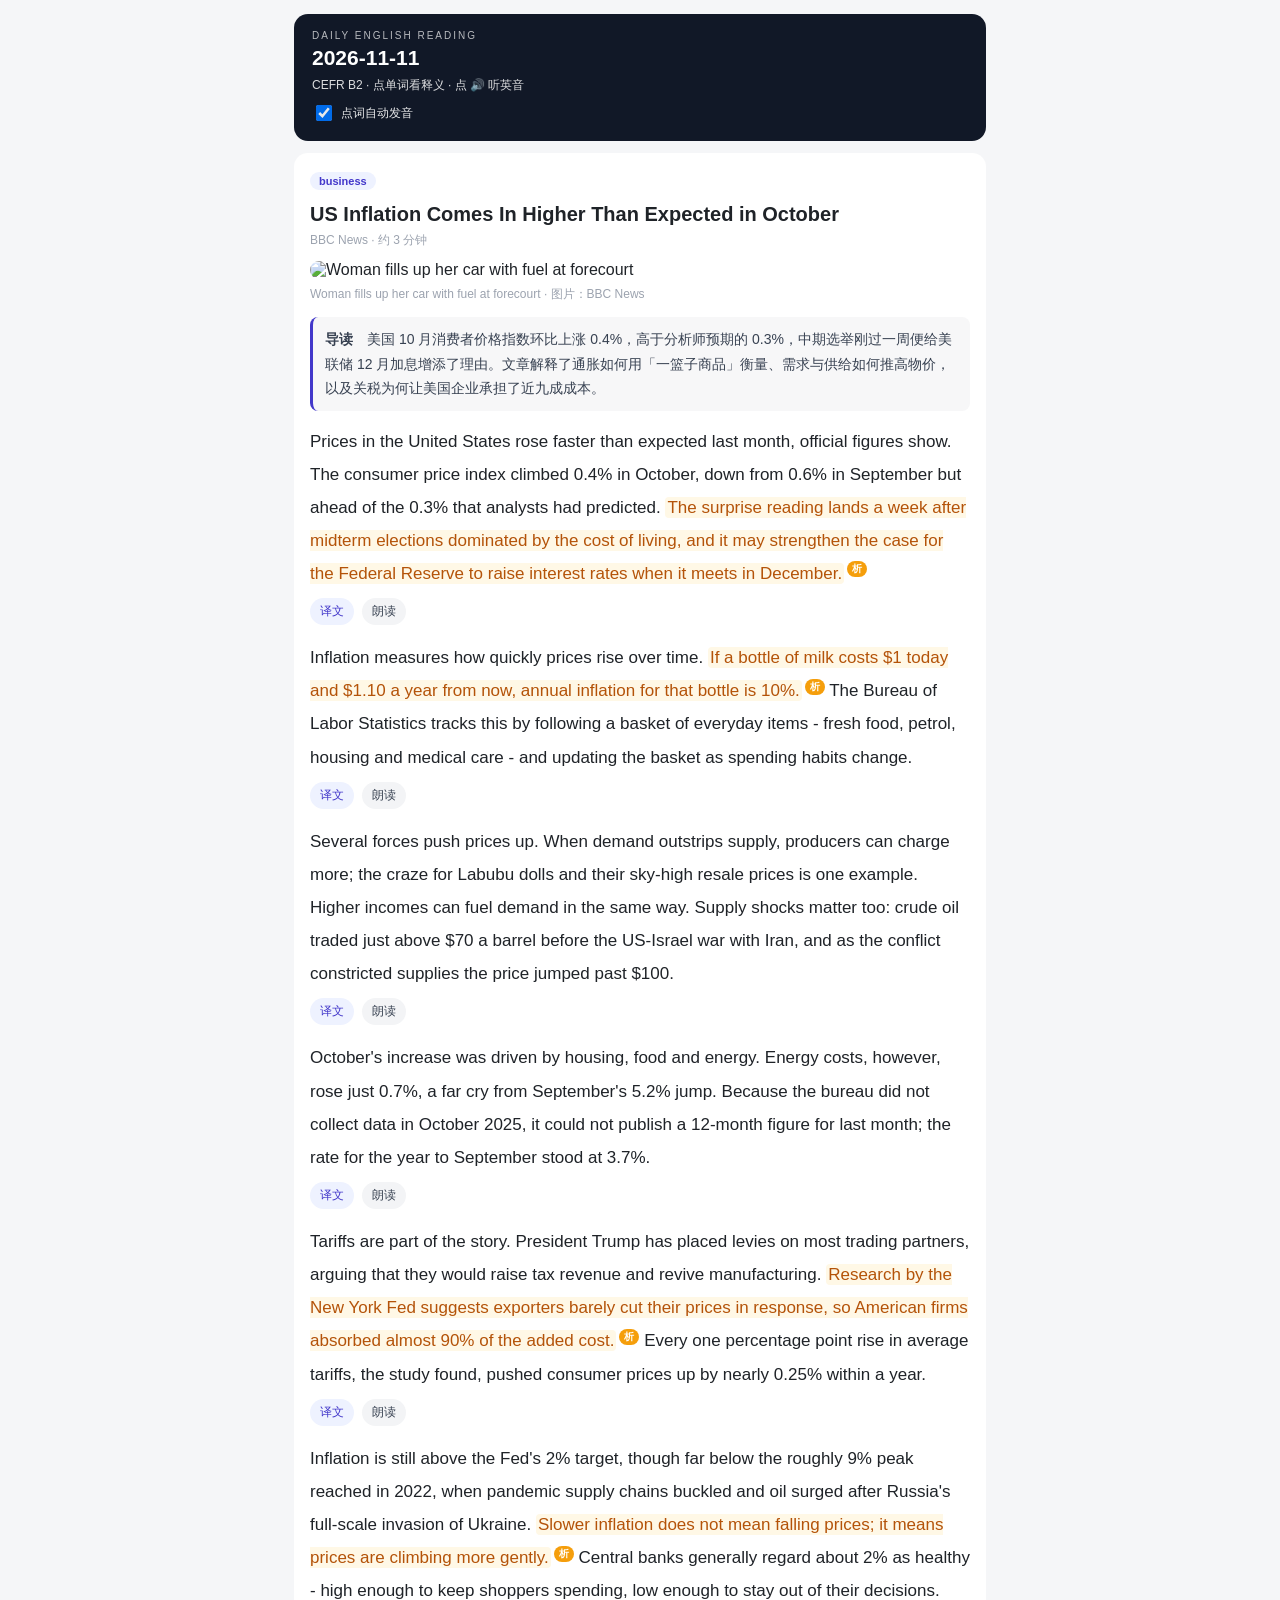
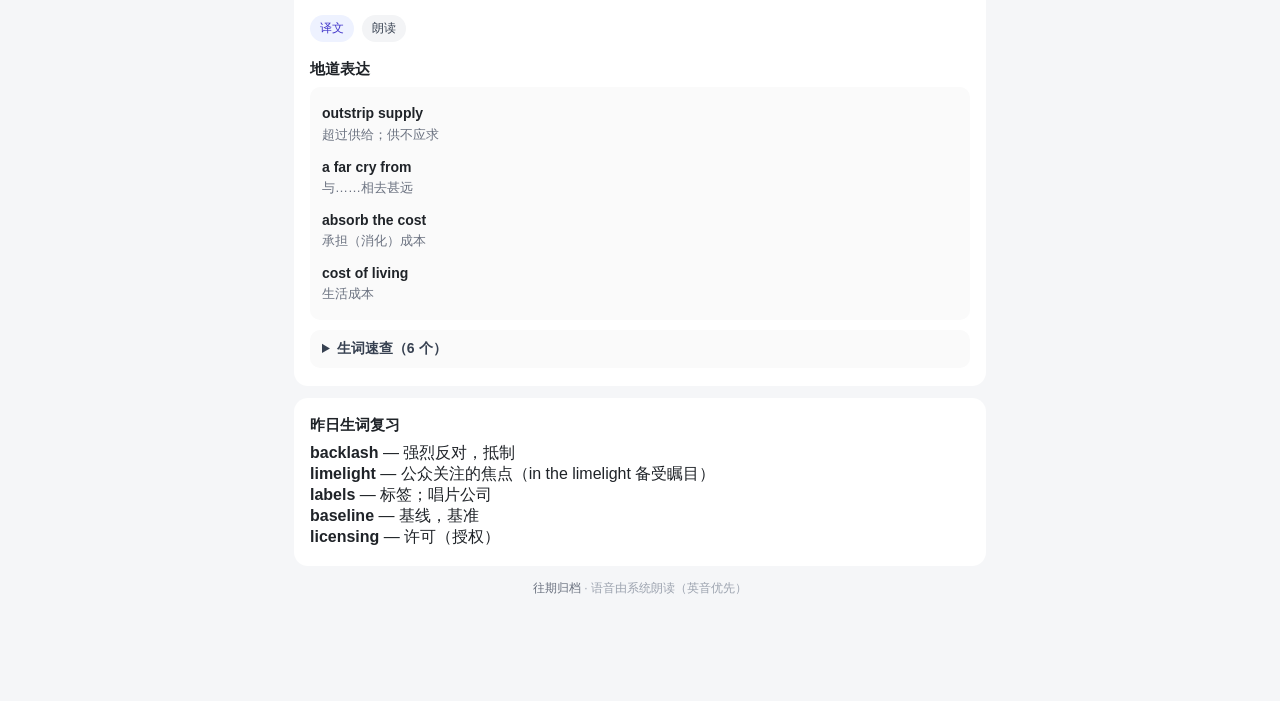
==== qub2qw6b/index.html @ 4f00673b "Daily English Reading 2026-11-11" ====
<!doctype html><html lang="en"><head><meta charset="utf-8">
<meta name="viewport" content="width=device-width,initial-scale=1,viewport-fit=cover">
<meta name="theme-color" content="#111827">
<title>2026-11-11 · Daily English Reading</title>
<style>
*{box-sizing:border-box}
html,body{margin:0;padding:0}
body{background:#f5f6f8;color:#1f2328;font-family:-apple-system,BlinkMacSystemFont,'PingFang SC','Helvetica Neue',Arial,sans-serif;-webkit-text-size-adjust:100%;padding-bottom:calc(90px + env(safe-area-inset-bottom))}
.wrap{max-width:720px;margin:0 auto;padding:14px 14px 8px}
.hero{background:#111827;color:#fff;border-radius:14px;padding:16px 18px}
.kicker{font-size:10px;letter-spacing:2px;opacity:.7}
.date{font-size:21px;font-weight:700;margin-top:5px}
.tip{font-size:12px;opacity:.85;margin-top:6px;line-height:1.5}
.card{background:#fff;border-radius:14px;padding:18px 16px;margin-top:12px}
.pill{display:inline-block;font-size:11px;font-weight:600;padding:3px 9px;border-radius:999px;background:#eef2ff;color:#4338ca}
h1{font-size:20px;line-height:1.4;margin:10px 0 4px}
.src{font-size:12px;color:#9ca3af;margin-bottom:12px}
.sum{border-left:3px solid #4338ca;background:#f7f7f8;border-radius:8px;padding:10px 12px;font-size:14px;line-height:1.75;color:#374151;margin-bottom:14px}
p{font-size:17px;line-height:1.95;margin:0 0 16px;overflow-wrap:break-word}
.w{cursor:pointer;border-radius:4px;-webkit-tap-highlight-color:transparent;touch-action:manipulation}
.w.on{background:#fff3c4}
.tr{margin:-8px 0 16px;display:flex;align-items:center;gap:8px;flex-wrap:wrap}
.trbtn{border:0;background:#eef2ff;color:#4338ca;font-size:12px;padding:5px 10px;border-radius:999px;font-family:inherit}
.spk{border:0;background:#f3f4f6;color:#374151;font-size:12px;padding:5px 10px;border-radius:999px;font-family:inherit}
.trbox{flex-basis:100%;margin-top:8px;background:#f7f8fa;border-left:3px solid #c7d2fe;border-radius:8px;padding:10px 12px;font-size:14px;line-height:1.8;color:#374151}
.trbox[hidden]{display:none}
.pa{display:none}
.hard{color:#b45309;background:#fff8e6;border-radius:4px;padding:1px 2px;cursor:pointer}
.hardmark{display:inline-block;margin-left:3px;font-size:10px;line-height:1;padding:3px 5px;border-radius:999px;background:#f59e0b;color:#fff;cursor:pointer;vertical-align:super;font-weight:600}
#pop .pc{white-space:pre-line}
#wy{display:none}
figure{margin:0 0 14px}
figure img{width:100%;display:block;border-radius:10px}
figcaption{font-size:12px;color:#9ca3af;margin-top:6px;line-height:1.5}
h3{font-size:15px;margin:18px 0 8px}
.col{background:#fafafa;border-radius:10px;padding:10px 12px}
.col .it{padding:5px 0;font-size:14px;line-height:1.6}
.col .cn{color:#6b7280;font-size:13px}
details{background:#fafafa;border-radius:10px;padding:10px 12px;margin-top:10px}
summary{cursor:pointer;font-size:14px;font-weight:600;color:#374151}
details .li{font-size:14px;line-height:1.9;padding:2px 0}
details .li b{font-weight:600}
.foot{font-size:12px;color:#9ca3af;text-align:center;padding:14px 0 6px}
#pop{position:fixed;display:none;z-index:99;background:#111827;color:#fff;border-radius:12px;padding:11px 13px;box-shadow:0 10px 30px rgba(0,0,0,.28);max-width:min(280px,calc(100vw - 24px));font-size:14px;line-height:1.55}
#pop.show{display:block}
#pop .pw{font-weight:700;font-size:16px}
#pop .pi{font-family:Georgia,'Times New Roman',serif;color:#c7d2fe;margin-top:2px}
#pop .pp{display:inline-block;font-size:12px;color:#9ca3af;margin-top:2px}
#pop .pc{margin-top:4px;color:#f3f4f6}
#pop .row{margin-top:8px;display:flex;gap:8px}
#pop button{border:0;border-radius:9px;padding:10px 14px;font-size:15px;min-height:42px;background:#374151;color:#fff}
.sw{display:inline-flex;align-items:center;gap:6px;margin-top:8px;font-size:12px;opacity:.9}
.sw input{width:16px;height:16px}
#pop button.say{background:#4f46e5}
</style>
</head><body><div class="wrap">
<div class="hero"><div class="kicker">DAILY ENGLISH READING</div><div class="date">2026-11-11</div><div class="tip">CEFR B2 · 点单词看释义 · 点 🔊 听英音</div><label class="sw"><input type="checkbox" id="auto" checked> 点词自动发音</label></div>
<div class="card">
<div class="pill">business</div>
<h1>US Inflation Comes In Higher Than Expected in October</h1>
<div class="src">BBC News · 约 3 分钟</div>
<figure><img src="/english-reading/qub2qw6b/images/2026-11-11/a1.jpg" alt="Woman fills up her car with fuel at forecourt"><figcaption>Woman fills up her car with fuel at forecourt · 图片：BBC News</figcaption></figure>
<div class="sum"><b>导读</b>　美国 10 月消费者价格指数环比上涨 0.4%，高于分析师预期的 0.3%，中期选举刚过一周便给美联储 12 月加息增添了理由。文章解释了通胀如何用「一篮子商品」衡量、需求与供给如何推高物价，以及关税为何让美国企业承担了近九成成本。</div>
<p><span class="w" data-i="prais" data-p="" data-c="n. 价格（price的复数）">Prices</span> <span class="w" data-i="in" data-p="" data-c="prep. 在...期间；在...之内；处于...之中；从事于 ｜ adv. 进入；朝里；在里面；在屋里 ｜ a. 在里面的；在朝的">in</span> <span class="w" data-i="ðә" data-p="" data-c="art. 那">the</span> <span class="w" data-i="ju:&#x27;naitid" data-p="" data-c="a. 联合的；团结的；一致的；和睦的 ｜ [法] 联合的；统一的；一致的">United</span> <span class="w" data-i="stæt" data-p="" data-c="n. 美国">States</span> <span class="w" data-i="rәuz" data-p="" data-c="n. 玫瑰；蔷薇；玫瑰色 ｜ a. 玫瑰色的；玫瑰花的 ｜ vt. 使成玫瑰色">rose</span> <span class="w" data-i="fɑ:st" data-p="" data-c="[计] 加快">faster</span> <span class="w" data-i="ðæn" data-p="" data-c="conj. 比；除...外 ｜ prep. 比">than</span> <span class="w" data-i="iks&#x27;pekt" data-p="" data-c="a. 预期的；预料的">expected</span> <span class="w" data-i="lɑ:st" data-p="" data-c="a. 最后的；末尾的；最近的 ｜ vi. 持续；支持；维持 ｜ vt. 使维持；够...用">last</span> <span class="w" data-i="mʌnθ" data-p="" data-c="n. 月 ｜ [经] 月">month</span>, <span class="w" data-i="ә&#x27;fiʃәl" data-p="" data-c="n. 官员；公务员；职员 ｜ a. 公务的；官方的；正式的">official</span> <span class="w" data-i="&#x27;figә" data-p="" data-c="n. 图形；图表；价格；金额">figures</span> <span class="w" data-i="ʃәu" data-p="" data-c="n. 显示；表现；展览；卖弄 ｜ vt. 表示；显示；展现；陈列 ｜ vi. 露面；显现；演出">show</span>. <span class="w" data-i="ðә" data-p="" data-c="art. 那">The</span> <span class="w" data-i="kәn&#x27;sju:mә" data-p="" data-c="n. 消费者 ｜ [经] 消费者；用户">consumer</span> <span class="w" data-i="prais" data-p="" data-c="n. 价格；代价；价值 ｜ vt. 定...的价格">price</span> <span class="w" data-i="&#x27;indeks" data-p="" data-c="n. 索引；指针；指数；指标 ｜ vt. 编入索引中；指出 ｜ vi. 做索引">index</span> <span class="w" data-i="klaɪmd" data-p="" data-c="v. 爬（ climb的过去式和过去分词 ）；攀登；（尤指吃力地向某处）爬；登山">climbed</span> 0.4% <span class="w" data-i="in" data-p="" data-c="prep. 在...期间；在...之内；处于...之中；从事于 ｜ adv. 进入；朝里；在里面；在屋里 ｜ a. 在里面的；在朝的">in</span> <span class="w" data-i="ɒk&#x27;tәubә" data-p="" data-c="n. 十月">October</span>, <span class="w" data-i="daun" data-p="" data-c="a. 向下的 ｜ adv. 下；下去；降下 ｜ prep. 往下；沿着">down</span> <span class="w" data-i="frɒm" data-p="" data-c="prep. 从；来自；根据">from</span> 0.6% <span class="w" data-i="in" data-p="" data-c="prep. 在...期间；在...之内；处于...之中；从事于 ｜ adv. 进入；朝里；在里面；在屋里 ｜ a. 在里面的；在朝的">in</span> <span class="w" data-i="sep&#x27;tembә" data-p="" data-c="n. 九月">September</span> <span class="w" data-i="bʌt" data-p="" data-c="prep. 除了 ｜ conj. 但是 ｜ adv. 仅仅">but</span> <span class="w" data-i="ә&#x27;hed" data-p="" data-c="a. 领先的；预先的；向前的 ｜ adv. 领先；预先；向前；胜于">ahead</span> <span class="w" data-i="ɒv" data-p="" data-c="prep. 的；属于">of</span> <span class="w" data-i="ðә" data-p="" data-c="art. 那">the</span> 0.3% <span class="w" data-i="ðæt" data-p="" data-c="a. 那；那个 ｜ conj. 以致；因为 ｜ pron. 那">that</span> <span class="w" data-i="&#x27;ænәlist" data-p="" data-c="n. 分析家；分析师；分析员（analyst的复数）">analysts</span> <span class="w" data-i="hæd" data-p="" data-c="have的过去式和过去分词">had</span> <span class="w" data-i="priˈdiktid" data-p="" data-c="v. 预言；预测；预示( predict的过去式和过去分词 )">predicted</span>. <span class="hard" data-cn="这一出人意料的读数发布于一场以生活成本为主导议题的期中选举之后一周，它可能强化美联储在 12 月会议上加息的理由。" data-an="主干是两个并列分句：The surprise reading lands ... / it may strengthen ...。a week after ... 为时间状语；dominated by the cost of living 是过去分词短语作后置定语，修饰 midterm elections；when it meets in December 是时间状语从句，it 指 the Fed。"><span class="w" data-i="ðә" data-p="" data-c="art. 那">The</span> <span class="w" data-i="sә&#x27;praiz" data-p="" data-c="n. 惊奇；奇袭；诧异 ｜ vt. 使惊奇；撞见；奇袭">surprise</span> <span class="w" data-i="&#x27;ri:diŋ" data-p="" data-c="n. 阅读；知识；读物 ｜ a. 阅读的">reading</span> <span class="w" data-i="lænd" data-p="" data-c="n. 平原；平面；土地（land的复数形式）">lands</span> <span class="w" data-i="ei" data-p="" data-c="第一个字母 A；一个；第一的\r ｜ art. [计] 累加器；加法器；地址；振幅">a</span> <span class="w" data-i="wi:k" data-p="" data-c="n. 星期；周">week</span> <span class="w" data-i="&#x27;ɑ:ftә" data-p="" data-c="prep. 在...之后；由于 ｜ conj. 在...之后 ｜ adv. 后来">after</span> <span class="w" data-i="&#x27;midtә:m" data-p="" data-c="a. 中期的 ｜ n. 期中考试">midterm</span> <span class="w" data-i="i&#x27;lekʃәn" data-p="" data-c="n. 选举；选举制；投票（election的复数形式）">elections</span> <span class="w" data-i="&#x27;dɒmineit" data-p="" data-c="a. 占统治地位的；占主导地位的；强势的；受控的">dominated</span> <span class="w" data-i="bai" data-p="" data-c="prep. 被；经；由；在...之旁 ｜ adv. 经过；在近处">by</span> <span class="w" data-i="ðә" data-p="" data-c="art. 那">the</span> <span class="w" data-i="kɒst" data-p="" data-c="n. 代价；价值；费用 ｜ vi. 花费 ｜ vt. 使失去；值；使花费">cost</span> <span class="w" data-i="ɒv" data-p="" data-c="prep. 的；属于">of</span> <span class="w" data-i="&#x27;liviŋ" data-p="" data-c="n. 生活；生计；生存 ｜ a. 活的；逼真的；现存的">living</span>, <span class="w" data-i="ænd" data-p="" data-c="conj. 和；与 ｜ [计] 与">and</span> <span class="w" data-i="it" data-p="" data-c="pron. 它 ｜ [计] 信息论；输入终端；智能终端；内捕获">it</span> <span class="w" data-i="mei" data-p="" data-c="n. 五月 ｜ aux. 愿能；可以；愿意">may</span> <span class="w" data-i="&#x27;streŋθәn" data-p="" data-c="vt. 加强；变坚固 ｜ vi. 变强；股票上涨">strengthen</span> <span class="w" data-i="ðә" data-p="" data-c="art. 那">the</span> <span class="w" data-i="keis" data-p="" data-c="n. 情形；情况；箱；容器 ｜ vt. 装箱；包盖">case</span> <span class="w" data-i="fɒ:" data-p="" data-c="prep. 为；因为；至于 ｜ conj. 因为 ｜ [计] DOS批处理命令:对一组参数重复执行指定的命令">for</span> <span class="w" data-i="ðә" data-p="" data-c="art. 那">the</span> <span class="w" data-i="&#x27;fedәrәl" data-p="" data-c="a. 联邦的；联合的；同盟的 ｜ [法] 联邦的；联邦制的；联盟的">Federal</span> <span class="w" data-i="ri&#x27;zә:v" data-p="" data-c="n. 储备品；贮量；后备军；自然保护区 ｜ vt. 保留；保存；预订；延期">Reserve</span> <span class="w" data-i="tu:" data-p="" data-c="prep. 到；向；趋于 ｜ adv. 向前">to</span> <span class="w" data-i="reiz" data-p="" data-c="n. 上升；高地；增高 ｜ vt. 升起；举起；唤起；提高">raise</span> <span class="w" data-i="&#x27;intrist" data-p="" data-c="n. 兴趣；嗜好；利息；利益 ｜ vt. 使感兴趣；与...有关系">interest</span> <span class="w" data-i="ræt" data-p="" data-c="n. 比率；价格；等级（rate的复数形式）">rates</span> <span class="w" data-i="hwen" data-p="" data-c="conj. 当...的时候 ｜ adv. 何时；什么时候 ｜ pron. 什么时侯">when</span> <span class="w" data-i="it" data-p="" data-c="pron. 它 ｜ [计] 信息论；输入终端；智能终端；内捕获">it</span> <span class="w" data-i="mi:ts" data-p="" data-c="v. 相遇( meet的第三人称单数 )；相识；开会；接触（某物）">meets</span> <span class="w" data-i="in" data-p="" data-c="prep. 在...期间；在...之内；处于...之中；从事于 ｜ adv. 进入；朝里；在里面；在屋里 ｜ a. 在里面的；在朝的">in</span> <span class="w" data-i="di&#x27;sembә" data-p="" data-c="n. 十二月">December</span>.</span><span class="hardmark">析</span></p>
<div class="tr"><button class="trbtn" type="button">译文</button><button class="spk" type="button">朗读</button><audio class="pa" preload="none" src="/english-reading/qub2qw6b/audio/2026-11-11/b1-1.mp3"></audio><div class="trbox" hidden>美国官方数据显示，上月物价上涨速度快于预期。10 月消费者价格指数上涨 0.4%，低于 9 月的 0.6%，但高于分析师预测的 0.3%。这个出人意料的读数出现在中期选举一周之后——那场选举的焦点正是生活成本——它可能增强美联储在 12 月会议上加息的论据。</div></div>
<p><span class="w" data-i="in&#x27;fleiʃәn" data-p="" data-c="n. 胀大；夸张；通货膨胀 ｜ [化] 充气吹胀；膨胀">Inflation</span> <span class="w" data-i="&#x27;meʒә" data-p="" data-c="n. 措施；层组（measure的复数）">measures</span> <span class="w" data-i="hau" data-p="" data-c="adv. 如何；怎样；多少；多么 ｜ n. 方式">how</span> <span class="w" data-i="&#x27;kwikli" data-p="" data-c="adv. 很快地">quickly</span> <span class="w" data-i="prais" data-p="" data-c="n. 价格（price的复数）">prices</span> <span class="w" data-i="raiz" data-p="" data-c="n. 上升；增加；上涨；高地 ｜ vi. 升起；起身；起立；上升 ｜ vt. 使飞起">rise</span> <span class="w" data-i="&#x27;әuvә" data-p="" data-c="adv. 结束；越过；从头到尾 ｜ prep. 在...之上；遍于...之上；越过 ｜ a. 上面的">over</span> <span class="w" data-i="taim" data-p="" data-c="n. 时间；时侯；时机；时期 ｜ vt. 测定...的时间；记录...的时间；计时；定时 ｜ a. 时间的；记时的；定时的；定期的">time</span>. <span class="hard" data-cn="如果一瓶牛奶今天卖 1 美元、一年后卖 1.10 美元，那么这瓶牛奶的年通胀率就是 10%。" data-an="if 引导条件状语从句；从句中 costs 后接并列宾语 $1 today and $1.10 a year from now；主句为主系表结构。a year from now 意为“一年之后”。"><span class="w" data-i="if" data-p="" data-c="conj. 如果；是否；无论何时；假设 ｜ n. 条件 ｜ [计] DOS批处理命令:根据所测试的条件决定是否执行另一条命令">If</span> <span class="w" data-i="ei" data-p="" data-c="第一个字母 A；一个；第一的\r ｜ art. [计] 累加器；加法器；地址；振幅">a</span> <span class="w" data-i="&#x27;bɒtl" data-p="" data-c="n. 瓶子；酒瓶 ｜ vt. 装瓶；抑制；围困">bottle</span> <span class="w" data-i="ɒv" data-p="" data-c="prep. 的；属于">of</span> <span class="w" data-i="milk" data-p="" data-c="n. 奶；乳状物 ｜ vt. 挤乳；榨取 ｜ vi. 产乳">milk</span> <span class="w" data-i="kɒst" data-p="" data-c="n. 费用；诉讼费；损失（cost的复数）">costs</span> $1 <span class="w" data-i="tә&#x27;dei" data-p="" data-c="n. 今天；当今；现在 ｜ adv. 今天；当今">today</span> <span class="w" data-i="ænd" data-p="" data-c="conj. 和；与 ｜ [计] 与">and</span> $1.10 <span class="w" data-i="ei" data-p="" data-c="第一个字母 A；一个；第一的\r ｜ art. [计] 累加器；加法器；地址；振幅">a</span> <span class="w" data-i="jiә" data-p="" data-c="n. 年；年度；年龄 ｜ [经] 年度">year</span> <span class="w" data-i="frɒm" data-p="" data-c="prep. 从；来自；根据">from</span> <span class="w" data-i="nau" data-p="" data-c="adv. 现在；刚才；目前 ｜ n. 现在 ｜ a. 现在的">now</span>, <span class="w" data-i="&#x27;ænjuәl" data-p="" data-c="n. 年刊；年报 ｜ a. 每年的；一年一次的；全年的；一年生的">annual</span> <span class="w" data-i="in&#x27;fleiʃәn" data-p="" data-c="n. 胀大；夸张；通货膨胀 ｜ [化] 充气吹胀；膨胀">inflation</span> <span class="w" data-i="fɒ:" data-p="" data-c="prep. 为；因为；至于 ｜ conj. 因为 ｜ [计] DOS批处理命令:对一组参数重复执行指定的命令">for</span> <span class="w" data-i="ðæt" data-p="" data-c="a. 那；那个 ｜ conj. 以致；因为 ｜ pron. 那">that</span> <span class="w" data-i="&#x27;bɒtl" data-p="" data-c="n. 瓶子；酒瓶 ｜ vt. 装瓶；抑制；围困">bottle</span> <span class="w" data-i="iz" data-p="" data-c="be的现在式第三人称 ｜ [计] 加下标次序；信息系统；国际标准；中间系统">is</span> 10%.</span><span class="hardmark">析</span> <span class="w" data-i="ðә" data-p="" data-c="art. 那">The</span> <span class="w" data-i="&#x27;bjuәrәu" data-p="" data-c="n. 局；办公处 ｜ [经] 局；司；处">Bureau</span> <span class="w" data-i="ɒv" data-p="" data-c="prep. 的；属于">of</span> <span class="w" data-i="&#x27;leibә" data-p="" data-c="n. 劳动；努力；工作；劳工 ｜ vi. 劳动；努力；苦干 ｜ vt. 详细分析；使厌烦">Labor</span> <span class="w" data-i="stә&#x27;tistiks" data-p="" data-c="n. 统计学；统计资料 ｜ [计] 统计信息">Statistics</span> <span class="w" data-i="træk" data-p="" data-c="n. 轮胎；磁道；轨道（track的复数）">tracks</span> <span class="w" data-i="θis" data-p="" data-c="pron. 这；本 ｜ a. 这；本 ｜ adv. 这么">this</span> <span class="w" data-i="bai" data-p="" data-c="prep. 被；经；由；在...之旁 ｜ adv. 经过；在近处">by</span> <span class="w" data-i="&#x27;fɒlәuiŋ" data-p="" data-c="n. 下列各项；部下；追随者 ｜ a. 下列的；其次的">following</span> <span class="w" data-i="ei" data-p="" data-c="第一个字母 A；一个；第一的\r ｜ art. [计] 累加器；加法器；地址；振幅">a</span> <span class="w" data-i="&#x27;bɑ:skit" data-p="" data-c="n. 篮；篮子 ｜ vt. 装入篮">basket</span> <span class="w" data-i="ɒv" data-p="" data-c="prep. 的；属于">of</span> <span class="w" data-i="&#x27;evri&#x27;dei" data-p="" data-c="a. 每天的；日常的；平常的">everyday</span> <span class="w" data-i="&#x27;aitәm" data-p="" data-c="n. 项目；名目；所有物品（item的复数形式）">items</span> - <span class="w" data-i="freʃ" data-p="" data-c="a. 新鲜的；新奇的；另外的；淡的 ｜ adv. 最新地；刚刚 ｜ n. 开始；泛滥">fresh</span> <span class="w" data-i="fu:d" data-p="" data-c="n. 食物；养料 ｜ [医] 食物；食品">food</span>, <span class="w" data-i="&#x27;petrәl" data-p="" data-c="n. 汽油 ｜ [经] 汽油；挥发油；石油">petrol</span>, <span class="w" data-i="&#x27;hausiŋ" data-p="" data-c="n. 遮盖；住房供给；居留(处)；房屋 ｜ [化] 外壳">housing</span> <span class="w" data-i="ænd" data-p="" data-c="conj. 和；与 ｜ [计] 与">and</span> <span class="w" data-i="&#x27;medikl" data-p="" data-c="n. 医生；体格检查 ｜ a. 医学的；内科的；药的">medical</span> <span class="w" data-i="kєә" data-p="" data-c="n. 小心；照料；忧虑 ｜ vi. 关心；介意 ｜ vt. 在意；喜欢">care</span> - <span class="w" data-i="ænd" data-p="" data-c="conj. 和；与 ｜ [计] 与">and</span> <span class="w" data-i="ʌp&#x27;deitiŋ" data-p="" data-c="[计] 校正；更新 ｜ [化] 使现代化">updating</span> <span class="w" data-i="ðә" data-p="" data-c="art. 那">the</span> <span class="w" data-i="&#x27;bɑ:skit" data-p="" data-c="n. 篮；篮子 ｜ vt. 装入篮">basket</span> <span class="w" data-i="æz" data-p="" data-c="adv. 同样地；例如 ｜ prep. 做为；当作 ｜ conj. 当...之时；以...的方式；像...一样；因为">as</span> <span class="w" data-i="&#x27;spendiŋ" data-p="" data-c="n. 经费；开销 ｜ [经] 开支；开销；经费">spending</span> <span class="w" data-i="&#x27;hæbit" data-p="" data-c="n. 习性；习惯（habit的复数）">habits</span> <span class="w" data-i="tʃeindʒ" data-p="" data-c="n. 变化；找回的零钱；找头；更换 ｜ vt. 改变；更换；兑换">change</span>.</p>
<div class="tr"><button class="trbtn" type="button">译文</button><button class="spk" type="button">朗读</button><audio class="pa" preload="none" src="/english-reading/qub2qw6b/audio/2026-11-11/b1-2.mp3"></audio><div class="trbox" hidden>通货膨胀衡量的是物价随时间的上涨速度。如果一瓶牛奶今天卖 1 美元，一年后涨到 1.10 美元，那么这瓶牛奶的年通胀率就是 10%。美国劳工统计局通过跟踪一篮子日常商品——新鲜食品、汽油、住房和医疗服务——并随着消费习惯的变化不断更新这个篮子，来衡量通胀。</div></div>
<p><span class="w" data-i="&#x27;sevәrәl" data-p="" data-c="a. 几个的；一些的；各自的 ｜ pron. 几个">Several</span> <span class="w" data-i="fɒ:s" data-p="" data-c="n. 势力；兵力；武装力量（force的复数形式）">forces</span> <span class="w" data-i="puʃ" data-p="" data-c="n. 推；推动；奋斗；攻击 ｜ vt. 推；推动；使伸出；推行 ｜ vi. 推；推进；增加；努力争取">push</span> <span class="w" data-i="prais" data-p="" data-c="n. 价格（price的复数）">prices</span> <span class="w" data-i="ʌp" data-p="" data-c="a. 向上的；起床的；涨的 ｜ adv. 向上；上涨 ｜ prep. 在...上面；向...的较高处">up</span>. <span class="w" data-i="hwen" data-p="" data-c="conj. 当...的时候 ｜ adv. 何时；什么时候 ｜ pron. 什么时侯">When</span> <span class="w" data-i="di&#x27;mɑ:nd" data-p="" data-c="n. 要求；需求；需要 ｜ v. 要求；查询">demand</span> <span class="w" data-i="aʊtˈstrɪps" data-p="" data-c="v. 做得比…更好；（在赛跑等中）超过( outstrip的第三人称单数 )">outstrips</span> <span class="w" data-i="sә&#x27;plai" data-p="" data-c="n. 补给；供给；供应品 ｜ vt. 补给；供给；提供；补充 ｜ vi. 替代">supply</span>, <span class="w" data-i="prəˈdu:səz" data-p="" data-c="n. 生产者；制造者( producer的复数形式 )；制片人">producers</span> <span class="w" data-i="kæn" data-p="" data-c="vt. 装罐 ｜ n. 罐头；容器 ｜ aux. 能；可以">can</span> <span class="w" data-i="tʃɑ:dʒ" data-p="" data-c="n. 指控；费用；冲锋；电荷 ｜ vt. 控诉；加罪于；使充满；使充电 ｜ vi. 冲锋；要价；收费">charge</span> <span class="w" data-i="mɒ:" data-p="" data-c="n. 更多 ｜ a. 多的；程度较大的；更大的 ｜ adv. 多；更多；进一步">more</span>; <span class="w" data-i="ðә" data-p="" data-c="art. 那">the</span> <span class="w" data-i="kreiz" data-p="" data-c="n. 狂热；大流行 ｜ v. (使)发狂；(使)开裂">craze</span> <span class="w" data-i="fɒ:" data-p="" data-c="prep. 为；因为；至于 ｜ conj. 因为 ｜ [计] DOS批处理命令:对一组参数重复执行指定的命令">for</span> <span class="w" data-i="" data-p="" data-c="暂无词典释义（可能是专有名词）">Labubu</span> <span class="w" data-i="dɒl" data-p="" data-c="n. 玩偶（doll的复数）">dolls</span> <span class="w" data-i="ænd" data-p="" data-c="conj. 和；与 ｜ [计] 与">and</span> <span class="w" data-i="ðєә" data-p="" data-c="pron. 他们的">their</span> <span class="w" data-i="" data-p="" data-c="adv. 极高；粉碎 ｜ a. 极高的；昂贵的">sky-high</span> <span class="w" data-i="ri:&#x27;seil" data-p="" data-c="n. 再贩卖；转售 ｜ [经] 再卖；转卖">resale</span> <span class="w" data-i="prais" data-p="" data-c="n. 价格（price的复数）">prices</span> <span class="w" data-i="iz" data-p="" data-c="be的现在式第三人称 ｜ [计] 加下标次序；信息系统；国际标准；中间系统">is</span> <span class="w" data-i="wʌn" data-p="" data-c="n. 一(个) ｜ pron. 一；任何人 ｜ num. 一；一个">one</span> <span class="w" data-i="ig&#x27;zæmpl" data-p="" data-c="n. 例子；样本；实例 ｜ [化] 实例">example</span>. <span class="w" data-i="&#x27;haiә" data-p="" data-c="[经] 上扬">Higher</span> <span class="w" data-i="&#x27;inkʌm" data-p="" data-c="n. 收入；收益（income的复数）">incomes</span> <span class="w" data-i="kæn" data-p="" data-c="vt. 装罐 ｜ n. 罐头；容器 ｜ aux. 能；可以">can</span> <span class="w" data-i="&#x27;fjuәl" data-p="" data-c="n. 燃料；木炭 ｜ vt. 加燃料；供燃料 ｜ vi. 得到燃料">fuel</span> <span class="w" data-i="di&#x27;mɑ:nd" data-p="" data-c="n. 要求；需求；需要 ｜ v. 要求；查询">demand</span> <span class="w" data-i="in" data-p="" data-c="prep. 在...期间；在...之内；处于...之中；从事于 ｜ adv. 进入；朝里；在里面；在屋里 ｜ a. 在里面的；在朝的">in</span> <span class="w" data-i="ðә" data-p="" data-c="art. 那">the</span> <span class="w" data-i="seim" data-p="" data-c="a. 相同的；同样的 ｜ pron. 相同的人(或事物) ｜ adv. 同样地">same</span> <span class="w" data-i="wei" data-p="" data-c="n. 路；路线；路途；方法 ｜ adv. 远远地；非常">way</span>. <span class="w" data-i="sә&#x27;plai" data-p="" data-c="n. 补给；供给；供应品 ｜ vt. 补给；供给；提供；补充 ｜ vi. 替代">Supply</span> <span class="w" data-i="ʃɒk" data-p="" data-c="n. 缓冲装置；冲击；震动；蓬乱的一堆">shocks</span> <span class="w" data-i="&#x27;mætә" data-p="" data-c="n. 事件；物质；原因；素材 ｜ vi. 有关系">matter</span> <span class="w" data-i="tu:" data-p="" data-c="adv. 也；非常；太">too</span>: <span class="w" data-i="kru:d" data-p="" data-c="a. 天然的；未成熟的；粗糙的；粗鲁的 ｜ n. 天然的物质">crude</span> <span class="w" data-i="ɒil" data-p="" data-c="n. 油；石油；油画颜料 ｜ vt. 涂油于；使融化成油状；加油于 ｜ vi. 加燃油；融化">oil</span> <span class="w" data-i="treid" data-p="" data-c="v. 交易；贸易（trade的过去分词形式）">traded</span> <span class="w" data-i="dʒʌst" data-p="" data-c="a. 正直的；合理的；正确的；应得的 ｜ adv. 刚刚；正好；仅仅">just</span> <span class="w" data-i="ә&#x27;bʌv" data-p="" data-c="prep. 在上方；超出 ｜ adv. 在上面 ｜ a. 上述的；上面的">above</span> $70 <span class="w" data-i="ei" data-p="" data-c="第一个字母 A；一个；第一的\r ｜ art. [计] 累加器；加法器；地址；振幅">a</span> <span class="w" data-i="&#x27;bærәl" data-p="" data-c="n. 桶 ｜ vt. 装入桶内">barrel</span> <span class="w" data-i="bi&#x27;fɒ:" data-p="" data-c="prep. 在...之前 ｜ conj. 在...之前 ｜ adv. 在前">before</span> <span class="w" data-i="ðә" data-p="" data-c="art. 那">the</span> <span class="w" data-i="" data-p="" data-c="暂无词典释义（可能是专有名词）">US-Israel</span> <span class="w" data-i="wɒ:" data-p="" data-c="n. 战争；战争状态；战术；军事 ｜ vi. 进行战争；作战；打仗；战斗 ｜ a. 战争的；战时用的">war</span> <span class="w" data-i="wið" data-p="" data-c="prep. 和...在一起；以；由于">with</span> <span class="w" data-i="i&#x27;rɑ:n" data-p="" data-c="n. 伊朗">Iran</span>, <span class="w" data-i="ænd" data-p="" data-c="conj. 和；与 ｜ [计] 与">and</span> <span class="w" data-i="æz" data-p="" data-c="adv. 同样地；例如 ｜ prep. 做为；当作 ｜ conj. 当...之时；以...的方式；像...一样；因为">as</span> <span class="w" data-i="ðә" data-p="" data-c="art. 那">the</span> <span class="w" data-i="&#x27;kɒnflikt" data-p="" data-c="n. 战斗；冲突；矛盾；争执 ｜ vi. 争执；战斗；冲突；抵触 ｜ [计] 冲突">conflict</span> <span class="w" data-i="&#x27;kənstriktid" data-p="" data-c="v. 压缩；压紧；使收缩( constrict的过去式和过去分词)">constricted</span> <span class="w" data-i="&#x27;sʌpl" data-p="" data-c="n. 供应品；日用必需品；生活用品；(储备)物质 ｜ [化] 辅助材料">supplies</span> <span class="w" data-i="ðә" data-p="" data-c="art. 那">the</span> <span class="w" data-i="prais" data-p="" data-c="n. 价格；代价；价值 ｜ vt. 定...的价格">price</span> <span class="w" data-i="dʒʌmp" data-p="" data-c="v. 跳跃（jump的过去分词）">jumped</span> <span class="w" data-i="pɑ:st" data-p="" data-c="n. 过去；昔时；往事；早年经历 ｜ a. 过去的；结束的；卸任的；过去时的 ｜ prep. 越过；晚于；超越；超出...的可能性(能力、范围等)">past</span> $100.</p>
<div class="tr"><button class="trbtn" type="button">译文</button><button class="spk" type="button">朗读</button><audio class="pa" preload="none" src="/english-reading/qub2qw6b/audio/2026-11-11/b1-3.mp3"></audio><div class="trbox" hidden>推高物价的因素有好几个。当需求超过供给时，生产商就可以提高价格；近年来拉布布娃娃的热潮及其高得离谱的转售价格就是一个例子。收入提高同样会刺激需求，进而推高价格。供给冲击也很重要：在与伊朗开战之前，原油价格略高于每桶 70 美元，而随着冲突收紧了供应，油价迅速突破 100 美元。</div></div>
<p><span class="w" data-i="ɒk&#x27;tәubә" data-p="" data-c="n. 十月">October&#x27;s</span> <span class="w" data-i="in&#x27;kri:s" data-p="" data-c="n. 增加；增进；利益 ｜ vt. 增加；加大 ｜ vi. 增加；繁殖">increase</span> <span class="w" data-i="wɒz" data-p="" data-c="be的过去式">was</span> <span class="w" data-i="&#x27;drivn" data-p="" data-c="a. 有紧迫感的 ｜ drive的过去分词">driven</span> <span class="w" data-i="bai" data-p="" data-c="prep. 被；经；由；在...之旁 ｜ adv. 经过；在近处">by</span> <span class="w" data-i="&#x27;hausiŋ" data-p="" data-c="n. 遮盖；住房供给；居留(处)；房屋 ｜ [化] 外壳">housing</span>, <span class="w" data-i="fu:d" data-p="" data-c="n. 食物；养料 ｜ [医] 食物；食品">food</span> <span class="w" data-i="ænd" data-p="" data-c="conj. 和；与 ｜ [计] 与">and</span> <span class="w" data-i="&#x27;enәdʒi" data-p="" data-c="n. 精力；精神；活力；能量 ｜ [化] 能；能量">energy</span>. <span class="w" data-i="&#x27;enәdʒi" data-p="" data-c="n. 精力；精神；活力；能量 ｜ [化] 能；能量">Energy</span> <span class="w" data-i="kɒst" data-p="" data-c="n. 费用；诉讼费；损失（cost的复数）">costs</span>, <span class="w" data-i="hau&#x27;evә" data-p="" data-c="adv. 然而；无论如何；究竟怎样 ｜ conj. 然而；可是">however</span>, <span class="w" data-i="rәuz" data-p="" data-c="n. 玫瑰；蔷薇；玫瑰色 ｜ a. 玫瑰色的；玫瑰花的 ｜ vt. 使成玫瑰色">rose</span> <span class="w" data-i="dʒʌst" data-p="" data-c="a. 正直的；合理的；正确的；应得的 ｜ adv. 刚刚；正好；仅仅">just</span> 0.7%, <span class="w" data-i="ei" data-p="" data-c="第一个字母 A；一个；第一的\r ｜ art. [计] 累加器；加法器；地址；振幅">a</span> <span class="w" data-i="fɑ:" data-p="" data-c="a. 远的；久远的；遥远的 ｜ adv. 甚远地；很；到很深的程度；到很远的距离">far</span> <span class="w" data-i="krai" data-p="" data-c="n. 叫声；哭声；大叫 ｜ vi. 哭；叫；喊 ｜ vt. 叫喊；大声说；哭出">cry</span> <span class="w" data-i="frɒm" data-p="" data-c="prep. 从；来自；根据">from</span> <span class="w" data-i="sep&#x27;tembә" data-p="" data-c="n. 九月">September&#x27;s</span> 5.2% <span class="w" data-i="dʒʌmp" data-p="" data-c="n. 跳跃；跳动；暴涨；惊跳 ｜ vt. 跳跃；跃过；突升；使跳跃 ｜ vi. 跳跃；跳；跳动；暴涨">jump</span>. <span class="w" data-i="bi&#x27;kɒ:z" data-p="" data-c="conj. 因为">Because</span> <span class="w" data-i="ðә" data-p="" data-c="art. 那">the</span> <span class="w" data-i="&#x27;bjuәrәu" data-p="" data-c="n. 局；办公处 ｜ [经] 局；司；处">bureau</span> <span class="w" data-i="did" data-p="" data-c="do的过去式">did</span> <span class="w" data-i="nɒt" data-p="" data-c="adv. 不；非；未 ｜ [计] 非">not</span> <span class="w" data-i="kә&#x27;lekt" data-p="" data-c="v. 收集；聚集；集中；搜集 ｜ a. 由收到者付款的 ｜ adv. 由收到者付款地">collect</span> <span class="w" data-i="&#x27;deitә" data-p="" data-c="pl. 资料；数据 ｜ [计] 数据；DOS内部命令:用于显示或设定系统的日期">data</span> <span class="w" data-i="in" data-p="" data-c="prep. 在...期间；在...之内；处于...之中；从事于 ｜ adv. 进入；朝里；在里面；在屋里 ｜ a. 在里面的；在朝的">in</span> <span class="w" data-i="ɒk&#x27;tәubә" data-p="" data-c="n. 十月">October</span> 2025, <span class="w" data-i="it" data-p="" data-c="pron. 它 ｜ [计] 信息论；输入终端；智能终端；内捕获">it</span> <span class="w" data-i="kud" data-p="" data-c="aux. 可以；能">could</span> <span class="w" data-i="nɒt" data-p="" data-c="adv. 不；非；未 ｜ [计] 非">not</span> <span class="w" data-i="&#x27;pʌbliʃ" data-p="" data-c="vt. 出版；发行；公开；发表 ｜ vi. 出版；发行">publish</span> <span class="w" data-i="ei" data-p="" data-c="第一个字母 A；一个；第一的\r ｜ art. [计] 累加器；加法器；地址；振幅">a</span> 12-<span class="w" data-i="mʌnθ" data-p="" data-c="n. 月 ｜ [经] 月">month</span> <span class="w" data-i="&#x27;figә" data-p="" data-c="n. 数字；价格；图形；形状 ｜ vt. 描绘；表示；演算；认为 ｜ vi. 计算；出现；估计">figure</span> <span class="w" data-i="fɒ:" data-p="" data-c="prep. 为；因为；至于 ｜ conj. 因为 ｜ [计] DOS批处理命令:对一组参数重复执行指定的命令">for</span> <span class="w" data-i="lɑ:st" data-p="" data-c="a. 最后的；末尾的；最近的 ｜ vi. 持续；支持；维持 ｜ vt. 使维持；够...用">last</span> <span class="w" data-i="mʌnθ" data-p="" data-c="n. 月 ｜ [经] 月">month</span>; <span class="w" data-i="ðә" data-p="" data-c="art. 那">the</span> <span class="w" data-i="reit" data-p="" data-c="n. 比率；率；速度；价格 ｜ vt. 估价；认为；鉴定等级；责骂 ｜ vi. 被评价；责骂">rate</span> <span class="w" data-i="fɒ:" data-p="" data-c="prep. 为；因为；至于 ｜ conj. 因为 ｜ [计] DOS批处理命令:对一组参数重复执行指定的命令">for</span> <span class="w" data-i="ðә" data-p="" data-c="art. 那">the</span> <span class="w" data-i="jiә" data-p="" data-c="n. 年；年度；年龄 ｜ [经] 年度">year</span> <span class="w" data-i="tu:" data-p="" data-c="prep. 到；向；趋于 ｜ adv. 向前">to</span> <span class="w" data-i="sep&#x27;tembә" data-p="" data-c="n. 九月">September</span> <span class="w" data-i="stud" data-p="" data-c="stand的过去式和过去分词">stood</span> <span class="w" data-i="æt" data-p="" data-c="prep. 在；向；对 ｜ [计] 地址转换器；异常传输；自动订票">at</span> 3.7%.</p>
<div class="tr"><button class="trbtn" type="button">译文</button><button class="spk" type="button">朗读</button><audio class="pa" preload="none" src="/english-reading/qub2qw6b/audio/2026-11-11/b1-4.mp3"></audio><div class="trbox" hidden>10 月的涨幅主要由住房、食品和能源成本推动。不过能源价格仅上涨 0.7%，远低于 9 月 5.2% 的涨幅。由于劳工统计局没有收集 2025 年 10 月的数据，因此无法给出上月的 12 个月同比数据；截至 9 月的年度通胀率为 3.7%。</div></div>
<p><span class="w" data-i="&#x27;tærɪf" data-p="" data-c="n. 关税制度；关税( tariff的名词复数 )；关税表；（旅馆或饭店等的）收费表">Tariffs</span> <span class="w" data-i="ɑ:" data-p="" data-c="be的现在时复数或第二人称单数">are</span> <span class="w" data-i="pɑ:t" data-p="" data-c="n. 部分；局部；零件；要素 ｜ vt. 分开；分离；断绝；区别 ｜ vi. 分开；断裂；分手">part</span> <span class="w" data-i="ɒv" data-p="" data-c="prep. 的；属于">of</span> <span class="w" data-i="ðә" data-p="" data-c="art. 那">the</span> <span class="w" data-i="&#x27;stɒ:ri" data-p="" data-c="n. 故事；小说；传奇；描述">story</span>. <span class="w" data-i="&#x27;prezidәnt" data-p="" data-c="n. 总统；总裁；董事长；(学院)院长 ｜ [经] 总经理；董事长；总裁">President</span> <span class="w" data-i="trʌmp" data-p="" data-c="n. 王牌；法宝；喇叭 ｜ vt. 打出王牌赢；胜过 ｜ vi. 出王牌；吹喇叭">Trump</span> <span class="w" data-i="hæz" data-p="" data-c="have的第三人称单数现在式">has</span> <span class="w" data-i="&#x27;pleist" data-p="" data-c="v. 放置（place的过去分词形式）">placed</span> <span class="w" data-i="ˈli:viz" data-p="" data-c="n. （部队）征兵( levy的名词复数 )；募捐；被征募的军队 ｜ v. 征（兵）( levy的第三人称单数 )；索取；发动（战争）；征税">levies</span> <span class="w" data-i="ɒn" data-p="" data-c="prep. 在...之上 ｜ adv. ...上去 ｜ a. 正起作用的">on</span> <span class="w" data-i="mәust" data-p="" data-c="n. 最多；最大 ｜ a. 大多数的；几乎全部的；最多的 ｜ adv. 最；最多；极其">most</span> <span class="w" data-i="&#x27;treidiŋ" data-p="" data-c="[经] 交易">trading</span> <span class="w" data-i="&#x27;pɑ:tnә" data-p="" data-c="n. 合作伙伴；合伙人；伙伴（partner的复数形式）">partners</span>, <span class="w" data-i="&#x27;ɑ:gju" data-p="" data-c="v. 争辩；争吵（argue的ing形式）">arguing</span> <span class="w" data-i="ðæt" data-p="" data-c="a. 那；那个 ｜ conj. 以致；因为 ｜ pron. 那">that</span> <span class="w" data-i="ðei" data-p="" data-c="pron. 他们；它们">they</span> <span class="w" data-i="wud" data-p="" data-c="aux. 将；愿意">would</span> <span class="w" data-i="reiz" data-p="" data-c="n. 上升；高地；增高 ｜ vt. 升起；举起；唤起；提高">raise</span> <span class="w" data-i="tæks" data-p="" data-c="n. 税；税款；重负；会费 ｜ vt. 课以税；使负重荷；斥责">tax</span> <span class="w" data-i="&#x27;revinju:" data-p="" data-c="n. 收入；岁入；税收；税务局 ｜ [经] 岁入；税收；税务局">revenue</span> <span class="w" data-i="ænd" data-p="" data-c="conj. 和；与 ｜ [计] 与">and</span> <span class="w" data-i="ri&#x27;vaiv" data-p="" data-c="vt. 使苏醒；使复兴；使振奋；回想起 ｜ vi. 苏醒；复活；复兴；恢复精神">revive</span> <span class="w" data-i=".mænju&#x27;fæktʃәriŋ" data-p="" data-c="n. 制造业 ｜ a. 制造业的">manufacturing</span>. <span class="hard" data-cn="纽约联储的研究表明，出口商几乎没有因此降价，因此美国企业承担了约 90% 的额外成本。" data-an="主干：Research suggests (that) ...。suggests 后为省略 that 的宾语从句；so 连接结果分句；in response 意为“作为回应”，added cost 指关税带来的额外成本。"><span class="w" data-i="ri&#x27;sә:tʃ" data-p="" data-c="n. 研究；调查；考察 ｜ vi. 研究；调查">Research</span> <span class="w" data-i="bai" data-p="" data-c="prep. 被；经；由；在...之旁 ｜ adv. 经过；在近处">by</span> <span class="w" data-i="ðә" data-p="" data-c="art. 那">the</span> <span class="w" data-i="nju:" data-p="" data-c="a. 新的；陌生的；最近的；不熟悉的 ｜ [法] 新发现的；新的；重新开始的">New</span> <span class="w" data-i="jɔ:k" data-p="" data-c="n. 约克郡；约克王朝">York</span> <span class="w" data-i="fed" data-p="" data-c="feed的过去式和过去分词 ｜ [经] 联邦储备局">Fed</span> <span class="w" data-i="sәg&#x27;dʒest" data-p="" data-c="v. 暗示；建议（suggest的单数）">suggests</span> <span class="w" data-i="ɪks&#x27;pɔ:təz" data-p="" data-c="n. 出口商；输出国( exporter的复数形式 )">exporters</span> <span class="w" data-i="&#x27;bєәli" data-p="" data-c="adv. 几乎不">barely</span> <span class="w" data-i="kʌt" data-p="" data-c="n. 切口；割伤；降低；切 ｜ a. 经切割的；缩减的 ｜ vt. 切；割；减少；刺痛">cut</span> <span class="w" data-i="ðєә" data-p="" data-c="pron. 他们的">their</span> <span class="w" data-i="prais" data-p="" data-c="n. 价格（price的复数）">prices</span> <span class="w" data-i="in" data-p="" data-c="prep. 在...期间；在...之内；处于...之中；从事于 ｜ adv. 进入；朝里；在里面；在屋里 ｜ a. 在里面的；在朝的">in</span> <span class="w" data-i="ri&#x27;spɒns" data-p="" data-c="n. 反应；回答；响应 ｜ [计] 应答">response</span>, <span class="w" data-i="sәu" data-p="" data-c="adv. 如此；如是；如...那样 ｜ conj. 所以；因此 ｜ pron. 这样">so</span> <span class="w" data-i="ә&#x27;merikәn" data-p="" data-c="n. 美国人 ｜ a. 美国的；美洲的">American</span> <span class="w" data-i="fә:m" data-p="" data-c="n. 公司；厂商（firm的复数）">firms</span> <span class="w" data-i="әb&#x27;sɒ:bd" data-p="" data-c="a. 全神贯注的；一心一意的 ｜ [机] 被吸收的">absorbed</span> <span class="w" data-i="&#x27;ɒ:lmәust" data-p="" data-c="adv. 几乎；差不多">almost</span> 90% <span class="w" data-i="ɒv" data-p="" data-c="prep. 的；属于">of</span> <span class="w" data-i="ðә" data-p="" data-c="art. 那">the</span> <span class="w" data-i="&#x27;ædid" data-p="" data-c="a. 额外的；更多的">added</span> <span class="w" data-i="kɒst" data-p="" data-c="n. 代价；价值；费用 ｜ vi. 花费 ｜ vt. 使失去；值；使花费">cost</span>.</span><span class="hardmark">析</span> <span class="w" data-i="&#x27;evri" data-p="" data-c="a. 每一；所有的">Every</span> <span class="w" data-i="wʌn" data-p="" data-c="n. 一(个) ｜ pron. 一；任何人 ｜ num. 一；一个">one</span> <span class="w" data-i="pә&#x27;sentidʒ" data-p="" data-c="n. 百分比；比率；部分；可能性 ｜ [计] 百分比">percentage</span> <span class="w" data-i="pɒint" data-p="" data-c="n. 点；小数点；标点；地点 ｜ vt. 弄尖；强调；指出；加标点于 ｜ vi. 指；指向；表明">point</span> <span class="w" data-i="raiz" data-p="" data-c="n. 上升；增加；上涨；高地 ｜ vi. 升起；起身；起立；上升 ｜ vt. 使飞起">rise</span> <span class="w" data-i="in" data-p="" data-c="prep. 在...期间；在...之内；处于...之中；从事于 ｜ adv. 进入；朝里；在里面；在屋里 ｜ a. 在里面的；在朝的">in</span> <span class="w" data-i="&#x27;ævәridʒ" data-p="" data-c="n. 平均；平均数；一般水平；海损 ｜ a. 平均的；中等的；平常的 ｜ vt. 算出...平均数；平均做；均分；使平衡">average</span> <span class="w" data-i="&#x27;tærɪf" data-p="" data-c="n. 关税制度；关税( tariff的名词复数 )；关税表；（旅馆或饭店等的）收费表">tariffs</span>, <span class="w" data-i="ðә" data-p="" data-c="art. 那">the</span> <span class="w" data-i="&#x27;stʌdi" data-p="" data-c="n. 学习；研究；学科；论文 ｜ vt. 学习；读书；研究；考虑 ｜ vi. 学习；思索">study</span> <span class="w" data-i="faund" data-p="" data-c="vt. 建立；创立；铸造 ｜ find的过去式和过去分词">found</span>, <span class="w" data-i="puʃ" data-p="" data-c="a. 拮据的；紧张的；没空的；忙">pushed</span> <span class="w" data-i="kәn&#x27;sju:mә" data-p="" data-c="n. 消费者 ｜ [经] 消费者；用户">consumer</span> <span class="w" data-i="prais" data-p="" data-c="n. 价格（price的复数）">prices</span> <span class="w" data-i="ʌp" data-p="" data-c="a. 向上的；起床的；涨的 ｜ adv. 向上；上涨 ｜ prep. 在...上面；向...的较高处">up</span> <span class="w" data-i="bai" data-p="" data-c="prep. 被；经；由；在...之旁 ｜ adv. 经过；在近处">by</span> <span class="w" data-i="&#x27;niәli" data-p="" data-c="adv. 几乎；密切地">nearly</span> 0.25% <span class="w" data-i="wi&#x27;ðin" data-p="" data-c="n. 内部；里头 ｜ adv. 在内部；在内心里 ｜ prep. 在...之内">within</span> <span class="w" data-i="ei" data-p="" data-c="第一个字母 A；一个；第一的\r ｜ art. [计] 累加器；加法器；地址；振幅">a</span> <span class="w" data-i="jiә" data-p="" data-c="n. 年；年度；年龄 ｜ [经] 年度">year</span>.</p>
<div class="tr"><button class="trbtn" type="button">译文</button><button class="spk" type="button">朗读</button><audio class="pa" preload="none" src="/english-reading/qub2qw6b/audio/2026-11-11/b1-5.mp3"></audio><div class="trbox" hidden>关税也是其中一环。特朗普总统对大多数贸易伙伴加征了关税，称这将增加税收、重振制造业。纽约联储的研究显示，出口商几乎没有因此降价，因此美国企业承担了近 90% 的额外成本。研究发现，平均关税每提高 1 个百分点，一年内就会把消费品价格推高近 0.25%。</div></div>
<p><span class="w" data-i="in&#x27;fleiʃәn" data-p="" data-c="n. 胀大；夸张；通货膨胀 ｜ [化] 充气吹胀；膨胀">Inflation</span> <span class="w" data-i="iz" data-p="" data-c="be的现在式第三人称 ｜ [计] 加下标次序；信息系统；国际标准；中间系统">is</span> <span class="w" data-i="stil" data-p="" data-c="n. 蒸馏室；寂静；剧照 ｜ v. 蒸馏；(使)平静；(使)静止 ｜ a. 静止的；不动的；静寂的；不起泡的">still</span> <span class="w" data-i="ә&#x27;bʌv" data-p="" data-c="prep. 在上方；超出 ｜ adv. 在上面 ｜ a. 上述的；上面的">above</span> <span class="w" data-i="ðә" data-p="" data-c="art. 那">the</span> <span class="w" data-i="fed" data-p="" data-c="feed的过去式和过去分词 ｜ [经] 联邦储备局">Fed&#x27;s</span> 2% <span class="w" data-i="&#x27;tɑ:git" data-p="" data-c="n. 目标；靶子；指标 ｜ vt. 对准；订指标">target</span>, <span class="w" data-i="ðәu" data-p="" data-c="adv. 然而；可是 ｜ conj. 虽然；纵然">though</span> <span class="w" data-i="fɑ:" data-p="" data-c="a. 远的；久远的；遥远的 ｜ adv. 甚远地；很；到很深的程度；到很远的距离">far</span> <span class="w" data-i="bi&#x27;lәu" data-p="" data-c="prep. 在下面 ｜ adv. 在下面">below</span> <span class="w" data-i="ðә" data-p="" data-c="art. 那">the</span> <span class="w" data-i="&#x27;rʌfli" data-p="" data-c="adv. 概略地；粗糙地；粗暴地">roughly</span> 9% <span class="w" data-i="pi:k" data-p="" data-c="n. 山峰；巅；山顶；顶点 ｜ a. 最高的；最大值的 ｜ vi. 到达最高点；消瘦；变憔悴；逐渐缩小">peak</span> <span class="w" data-i="ri:tʃt" data-p="" data-c="v. 到达( reach的过去式和过去分词 )；联络；伸出手臂；延伸">reached</span> <span class="w" data-i="in" data-p="" data-c="prep. 在...期间；在...之内；处于...之中；从事于 ｜ adv. 进入；朝里；在里面；在屋里 ｜ a. 在里面的；在朝的">in</span> 2022, <span class="w" data-i="hwen" data-p="" data-c="conj. 当...的时候 ｜ adv. 何时；什么时候 ｜ pron. 什么时侯">when</span> <span class="w" data-i="pæn&#x27;demik" data-p="" data-c="a. 大流行的；普遍的；全世界的 ｜ [医] 大流行的；大流行病">pandemic</span> <span class="w" data-i="sә&#x27;plai" data-p="" data-c="n. 补给；供给；供应品 ｜ vt. 补给；供给；提供；补充 ｜ vi. 替代">supply</span> <span class="w" data-i="tʃein" data-p="" data-c="n. 枷锁；联营企业；缝条；链条（chain的复数）">chains</span> <span class="w" data-i="&#x27;bʌkld" data-p="" data-c="a. 有扣的">buckled</span> <span class="w" data-i="ænd" data-p="" data-c="conj. 和；与 ｜ [计] 与">and</span> <span class="w" data-i="ɒil" data-p="" data-c="n. 油；石油；油画颜料 ｜ vt. 涂油于；使融化成油状；加油于 ｜ vi. 加燃油；融化">oil</span> <span class="w" data-i="sә:dʒ" data-p="" data-c="v. （波涛等）汹涌( surge的过去式和过去分词 )；（人群等）蜂拥而出；使强烈地感到">surged</span> <span class="w" data-i="&#x27;ɑ:ftә" data-p="" data-c="prep. 在...之后；由于 ｜ conj. 在...之后 ｜ adv. 后来">after</span> <span class="w" data-i="&#x27;rʌʃә" data-p="" data-c="n. 俄国；俄罗斯 ｜ [法] 俄罗斯；苏联">Russia&#x27;s</span> <span class="w" data-i="" data-p="" data-c="a. 原尺寸的；全面的；完全的">full-scale</span> <span class="w" data-i="in&#x27;veiʒәn" data-p="" data-c="n. 侵犯；侵入；侵害 ｜ [医] 侵袭；侵入；发病">invasion</span> <span class="w" data-i="ɒv" data-p="" data-c="prep. 的；属于">of</span> <span class="w" data-i="ju(:)&#x27;krein" data-p="" data-c="n. 乌克兰（原苏联一加盟共和国；现已独立）">Ukraine</span>. <span class="hard" data-cn="通胀放缓并不意味着物价下跌；它意味着物价上涨得更温和。" data-an="分号连接两个并列分句。mean 后可接名词（falling prices）或宾语从句（prices are climbing ...），用对比强调“放缓 ≠ 降价”。"><span class="w" data-i="slәu" data-p="" data-c="[计] 减慢">Slower</span> <span class="w" data-i="in&#x27;fleiʃәn" data-p="" data-c="n. 胀大；夸张；通货膨胀 ｜ [化] 充气吹胀；膨胀">inflation</span> <span class="w" data-i="dʌz; dәz" data-p="" data-c="v. 做；工作；有用（do的第三人称单数形式）">does</span> <span class="w" data-i="nɒt" data-p="" data-c="adv. 不；非；未 ｜ [计] 非">not</span> <span class="w" data-i="mi:n" data-p="" data-c="a. 低劣的；卑贱的；简陋的；吝啬的 ｜ vt. 意谓；想要；意欲；预定 ｜ vi. 用意；有意义">mean</span> <span class="w" data-i="&#x27;fɒ:liŋ" data-p="" data-c="a. 落下的；坠落的；下降的 ｜ [化] 消胀">falling</span> <span class="w" data-i="prais" data-p="" data-c="n. 价格（price的复数）">prices</span>; <span class="w" data-i="it" data-p="" data-c="pron. 它 ｜ [计] 信息论；输入终端；智能终端；内捕获">it</span> <span class="w" data-i="mi:nz" data-p="" data-c="n. 方法；手段；工具；财产 ｜ [经] 方法；手段；工具；意谓">means</span> <span class="w" data-i="prais" data-p="" data-c="n. 价格（price的复数）">prices</span> <span class="w" data-i="ɑ:" data-p="" data-c="be的现在时复数或第二人称单数">are</span> <span class="w" data-i="&#x27;klaimiŋ" data-p="" data-c="a. 攀缘而登的；上升的 ｜ n. 攀登">climbing</span> <span class="w" data-i="mɒ:" data-p="" data-c="n. 更多 ｜ a. 多的；程度较大的；更大的 ｜ adv. 多；更多；进一步">more</span> <span class="w" data-i="&#x27;dʒentli" data-p="" data-c="adv. 温和地；温柔地；轻轻地；逐渐地">gently</span>.</span><span class="hardmark">析</span> <span class="w" data-i="&#x27;sentrәl" data-p="" data-c="a. 中央的；重要的 ｜ [医] 中央的；中心的；中枢的">Central</span> <span class="w" data-i="bæŋks" data-p="" data-c="n. 银行；斜床；岸；堤（bank的复数形式）">banks</span> <span class="w" data-i="&#x27;dʒenәrәli" data-p="" data-c="adv. 通常；逐渐地；普遍地">generally</span> <span class="w" data-i="ri&#x27;gɑ:d" data-p="" data-c="n. 关心；注意；尊敬；关系 ｜ vt. 视为；注意；考虑；和...有关 ｜ vi. 注视；注意">regard</span> <span class="w" data-i="ә&#x27;baut" data-p="" data-c="prep. 在...周围；大约；有关；关于 ｜ adv. 大约；四处；在附近；周围">about</span> 2% <span class="w" data-i="æz" data-p="" data-c="adv. 同样地；例如 ｜ prep. 做为；当作 ｜ conj. 当...之时；以...的方式；像...一样；因为">as</span> <span class="w" data-i="&#x27;helθi" data-p="" data-c="a. 健康的；有益健康的；卫生的 ｜ [医] 健康的">healthy</span> - <span class="w" data-i="hai" data-p="" data-c="n. 高度；高处 ｜ a. 高的；高级的；主要的；高尚的 ｜ adv. 高度地；奢侈地">high</span> <span class="w" data-i="i&#x27;nʌf" data-p="" data-c="n. 充足；够；很多 ｜ a. 充足的；足够 ｜ adv. 足够">enough</span> <span class="w" data-i="tu:" data-p="" data-c="prep. 到；向；趋于 ｜ adv. 向前">to</span> <span class="w" data-i="ki:p" data-p="" data-c="n. 生计；维持；保持 ｜ vt. 保持；保存；遵守；看守 ｜ vi. 保持；继续不断">keep</span> <span class="w" data-i="&#x27;ʃɒpә" data-p="" data-c="n. 购物者（shopper复数）">shoppers</span> <span class="w" data-i="&#x27;spendiŋ" data-p="" data-c="n. 经费；开销 ｜ [经] 开支；开销；经费">spending</span>, <span class="w" data-i="lәu" data-p="" data-c="n. 低点；低价；低；牛叫声 ｜ a. 低的；消沉的；低等的；浅的 ｜ adv. 低下地；谦卑地；低">low</span> <span class="w" data-i="i&#x27;nʌf" data-p="" data-c="n. 充足；够；很多 ｜ a. 充足的；足够 ｜ adv. 足够">enough</span> <span class="w" data-i="tu:" data-p="" data-c="prep. 到；向；趋于 ｜ adv. 向前">to</span> <span class="w" data-i="stei" data-p="" data-c="n. 停留；逗留；制止；延缓 ｜ vt. 制止；延缓；坚持；支持 ｜ vi. 停留；逗留；暂停；坚持">stay</span> <span class="w" data-i="aut" data-p="" data-c="a. 外面的；熄灭的；结束的 ｜ adv. 在外；熄灭；出现 ｜ prep. 出自；离去；向">out</span> <span class="w" data-i="ɒv" data-p="" data-c="prep. 的；属于">of</span> <span class="w" data-i="ðєә" data-p="" data-c="pron. 他们的">their</span> <span class="w" data-i="di&#x27;siʒәn" data-p="" data-c="n. 决断；决策；決定（decision的复数）">decisions</span>.</p>
<div class="tr"><button class="trbtn" type="button">译文</button><button class="spk" type="button">朗读</button><audio class="pa" preload="none" src="/english-reading/qub2qw6b/audio/2026-11-11/b1-6.mp3"></audio><div class="trbox" hidden>通胀仍高于美联储 2% 的目标，但远低于 2022 年约 9% 的峰值——当时疫情扰乱了供应链，俄罗斯全面入侵乌克兰又令油价飙升。通胀放缓并不意味着物价下跌，而是意味着物价上涨得更温和。各国央行通常认为 2% 左右是健康的：足以让人们继续消费，又低到不会左右他们的决定。</div></div>
<h3>地道表达</h3><div class="col">
<div class="it"><b>outstrip supply</b><div class="cn">超过供给；供不应求</div></div>
<div class="it"><b>a far cry from</b><div class="cn">与……相去甚远</div></div>
<div class="it"><b>absorb the cost</b><div class="cn">承担（消化）成本</div></div>
<div class="it"><b>cost of living</b><div class="cn">生活成本</div></div>
</div>
<details><summary>生词速查（6 个）</summary>
<div class="li"><b>Fed</b> — 美联储（美国联邦储备系统）</div>
<div class="li"><b>basket of goods</b> — 一篮子商品（计算通胀所用的代表性商品组合）</div>
<div class="li"><b>crude</b> — 未加工的；（crude oil）原油</div>
<div class="li"><b>crude oil</b> — 原油</div>
<div class="li"><b>levies</b> — 征收的税款（此处指进口关税）</div>
<div class="li"><b>outstrips</b> — 超过；胜过</div>
</details>
</div>
<div class="card"><h3 style="margin-top:0">昨日生词复习</h3>
<div class="li"><b>backlash</b> — 强烈反对，抵制</div>
<div class="li"><b>limelight</b> — 公众关注的焦点（in the limelight 备受瞩目）</div>
<div class="li"><b>labels</b> — 标签；唱片公司</div>
<div class="li"><b>baseline</b> — 基线，基准</div>
<div class="li"><b>licensing</b> — 许可（授权）</div>
</div>
<div class="foot"><a href="./archive/" style="color:#6b7280;text-decoration:none">往期归档</a> · 语音由系统朗读（英音优先）</div>
</div>
<audio id="wy" preload="none"></audio>
<div id="pop"><div class="pw"></div><div class="pi"></div><span class="pp"></span><div class="pc"></div>
<div class="row"><button class="say" id="say">🔊 英音</button><button id="close">收起</button></div></div>
<script>
(function(){
  var pop=document.getElementById('pop');
  var pw=pop.querySelector('.pw'), pi=pop.querySelector('.pi'), pp=pop.querySelector('.pp'), pc=pop.querySelector('.pc');
  var say=document.getElementById('say'), closeBtn=document.getElementById('close');
  var active=null, cur='', voice=null, spkBtn=null;
  function ttsWord(word){
    if(!window.speechSynthesis || !word){ return; }
    try{
      speechSynthesis.cancel();
      var u=new SpeechSynthesisUtterance(word);
      u.lang='en-GB'; u.rate=0.88; u.pitch=1;
      if(voice){ u.voice=voice; }
      speechSynthesis.speak(u);
    }catch(err){}
  }

  function playWord(word){
    if(!word){ return false; }
    var a=document.getElementById('wy');
    if(!a){ return false; }
    stopAudio(a);
    try{ if(window.speechSynthesis){ speechSynthesis.cancel(); } }catch(e){}
    try{
      a.src='https://dict.youdao.com/dictvoice?audio='+encodeURIComponent(word)+'&type=1';
      var pr=a.play();
      if(pr && pr.catch){ pr.catch(function(){ ttsWord(word); }); }
      return true;
    }catch(err){ return false; }
  }

  function pickVoice(){
    try{
      var vs=window.speechSynthesis?speechSynthesis.getVoices():[];
      if(!vs||!vs.length) return;
      var gb=vs.filter(function(v){return (v.lang||'').toLowerCase().indexOf('en-gb')===0;});
      voice=gb[0]||vs.filter(function(v){return (v.lang||'').toLowerCase().indexOf('en')===0;})[0]||null;
    }catch(e){}
  }
  if(window.speechSynthesis){
    pickVoice();
    speechSynthesis.onvoiceschanged=pickVoice;
  }

  function resetSpk(){ if(spkBtn){ spkBtn.textContent='朗读'; spkBtn=null; } }

  function speakNow(){
    if(!cur){ return; }
    if(!playWord(cur)){ ttsWord(cur); }
  }

  function hide(){
    pop.classList.remove('show');
    if(active){active.classList.remove('on');}
    active=null;
    resetSpk();
    try{ if(window.speechSynthesis){ speechSynthesis.cancel(); } }catch(e){}
    try{ var wy=document.getElementById('wy'); if(wy){ wy.pause(); } }catch(e){}
  }

  function place(el){
    var r=el.getBoundingClientRect();
    var vw=window.innerWidth, vh=window.innerHeight;
    pop.classList.add('show');
    var w=pop.offsetWidth, h=pop.offsetHeight;
    var left=Math.min(Math.max(8, r.left), vw-w-8);
    var top=r.bottom+8;
    if(top+h>vh-8){ top=Math.max(8, r.top-h-8); }
    pop.style.left=left+'px';
    pop.style.top=top+'px';
  }

  document.addEventListener('click', function(e){
    var w=e.target.closest ? e.target.closest('.w') : null;
    if(w){
      e.preventDefault();
      if(active===w){ hide(); return; }
      hide();
      active=w;
      w.classList.add('on');
      cur=(w.textContent||'').trim();
      pw.textContent=cur;
      say.style.display='';
      var i=w.getAttribute('data-i')||'', p=w.getAttribute('data-p')||'', c=w.getAttribute('data-c')||'';
      var line=(i?('/'+i+'/'):'')+(p?('  '+p):'');
      pi.textContent=line; pi.style.display=line?'block':'none';
      pp.textContent=''; pp.style.display='none';
      pc.textContent=c;
      place(w);
      var au=document.getElementById('auto');
      if(au && au.checked){ speakNow(); }
      return;
    }
    if(pop.contains(e.target)) return;
    hide();
  });

  say.addEventListener('click', function(e){
    e.stopPropagation();
    speakNow();
  });

  var autoBox=document.getElementById('auto');
  if(autoBox){
    try{ var v=localStorage.getItem('autoSpeak'); if(v==='0'){ autoBox.checked=false; } }catch(e){}
    autoBox.addEventListener('change', function(){
      try{ localStorage.setItem('autoSpeak', autoBox.checked?'1':'0'); }catch(e){}
    });
  }

  closeBtn.addEventListener('click', function(e){ e.stopPropagation(); hide(); });
  document.addEventListener('click', function(e){
    var b=e.target.closest?e.target.closest('.trbtn'):null;
    if(!b){ return; }
    e.preventDefault(); e.stopPropagation();
    var box=b.parentNode.querySelector('.trbox');
    if(!box){ return; }
    if(box.hasAttribute('hidden')){ box.removeAttribute('hidden'); b.textContent='收起'; }
    else { box.setAttribute('hidden',''); b.textContent='译文'; }
  });

  function stopAudio(except){
    var as=document.querySelectorAll('audio.pa, #wy');
    for(var i=0;i<as.length;i++){ if(as[i]!==except){ try{as[i].pause(); as[i].currentTime=0;}catch(e){} } }
  }

  function speakText(text){
    if(!window.speechSynthesis){ return null; }
    try{
      speechSynthesis.cancel();
      var u=new SpeechSynthesisUtterance(text);
      u.lang='en-GB'; u.rate=0.95; u.pitch=1;
      if(voice){ u.voice=voice; }
      speechSynthesis.speak(u);
      return u;
    }catch(err){ return null; }
  }

  document.addEventListener('click', function(e){
    var b=e.target.closest?e.target.closest('.spk'):null;
    if(!b){ return; }
    e.preventDefault(); e.stopPropagation();
    var wrap=b.closest('.tr');
    var p=wrap?wrap.previousElementSibling:null;
    if(!p){ return; }
    var text=(p.textContent||'').trim();
    if(!text){ return; }
    var au=wrap.querySelector('audio.pa');
    var hasAudio=!!(au && au.getAttribute('src'));

    if(spkBtn===b){
      if(hasAudio){ try{au.pause(); au.currentTime=0;}catch(e){} }
      if(window.speechSynthesis){ try{speechSynthesis.cancel();}catch(e){} }
      resetSpk(); return;
    }

    resetSpk();
    stopAudio(null);
    if(window.speechSynthesis){ try{speechSynthesis.cancel();}catch(e){} }

    spkBtn=b; b.textContent='停止';
    if(hasAudio){
      au.onended=function(){ if(spkBtn===b){ b.textContent='朗读'; spkBtn=null; } };
      au.onerror=function(){
        if(spkBtn!==b){ return; }
        var u=speakText(text);
        if(!u){ b.textContent='朗读'; spkBtn=null; return; }
        u.onend=function(){ if(spkBtn===b){ b.textContent='朗读'; spkBtn=null; } };
        u.onerror=function(){ if(spkBtn===b){ b.textContent='朗读'; spkBtn=null; } };
      };
      var pr=au.play();
      if(pr && pr.catch){ pr.catch(function(){ au.onerror(); }); }
      return;
    }

    var u2=speakText(text);
    if(!u2){ b.textContent='朗读'; spkBtn=null; return; }
    u2.onend=function(){ if(spkBtn===b){ b.textContent='朗读'; spkBtn=null; } };
    u2.onerror=function(){ if(spkBtn===b){ b.textContent='朗读'; spkBtn=null; } };
  });

  function openAnalysis(el){
    if(!el){ return; }
    hide();
    pw.textContent='长难句解析';
    say.style.display='none';
    pi.textContent=''; pi.style.display='none';
    pp.textContent=''; pp.style.display='none';
    pc.textContent=(el.getAttribute('data-cn')||'')+'\n\n'+(el.getAttribute('data-an')||'');
    pop.classList.add('show');
    var r=el.getBoundingClientRect();
    var vw=window.innerWidth, vh=window.innerHeight;
    var w=pop.offsetWidth, h=pop.offsetHeight;
    var left=Math.min(Math.max(8, r.left), vw-w-8);
    var top=r.bottom+8;
    if(top+h>vh-8){ top=Math.max(8, r.top-h-8); }
    pop.style.left=left+'px';
    pop.style.top=top+'px';
  }

  document.addEventListener('click', function(e){
    var mark=e.target.closest?e.target.closest('.hardmark'):null;
    if(mark){
      e.preventDefault(); e.stopPropagation();
      openAnalysis(mark.previousElementSibling);
      return;
    }
    if(e.target && e.target.classList && e.target.classList.contains('hard')){
      e.preventDefault(); e.stopPropagation();
      openAnalysis(e.target);
      return;
    }
  });

  window.addEventListener('scroll', function(){ if(pop.classList.contains('show') && active){ place(active); } }, {passive:true});
})();
</script>
</body></html>
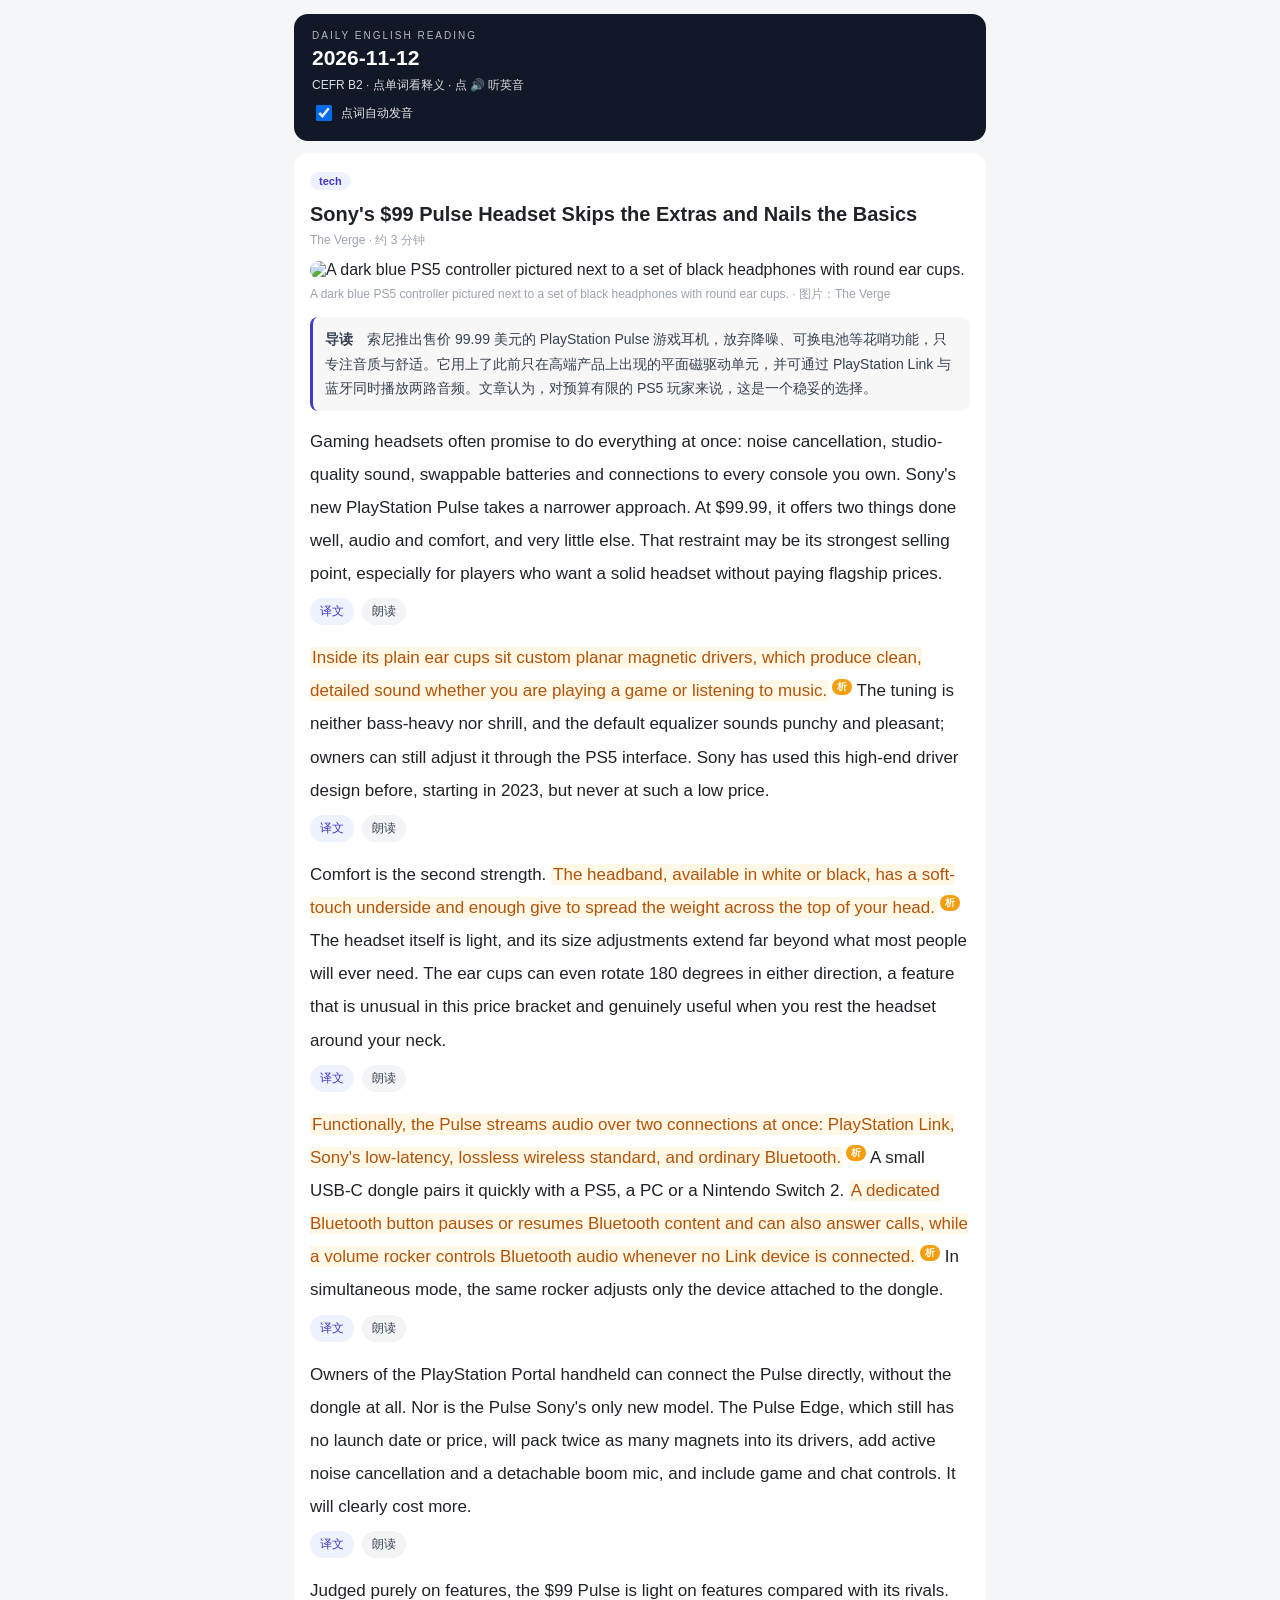
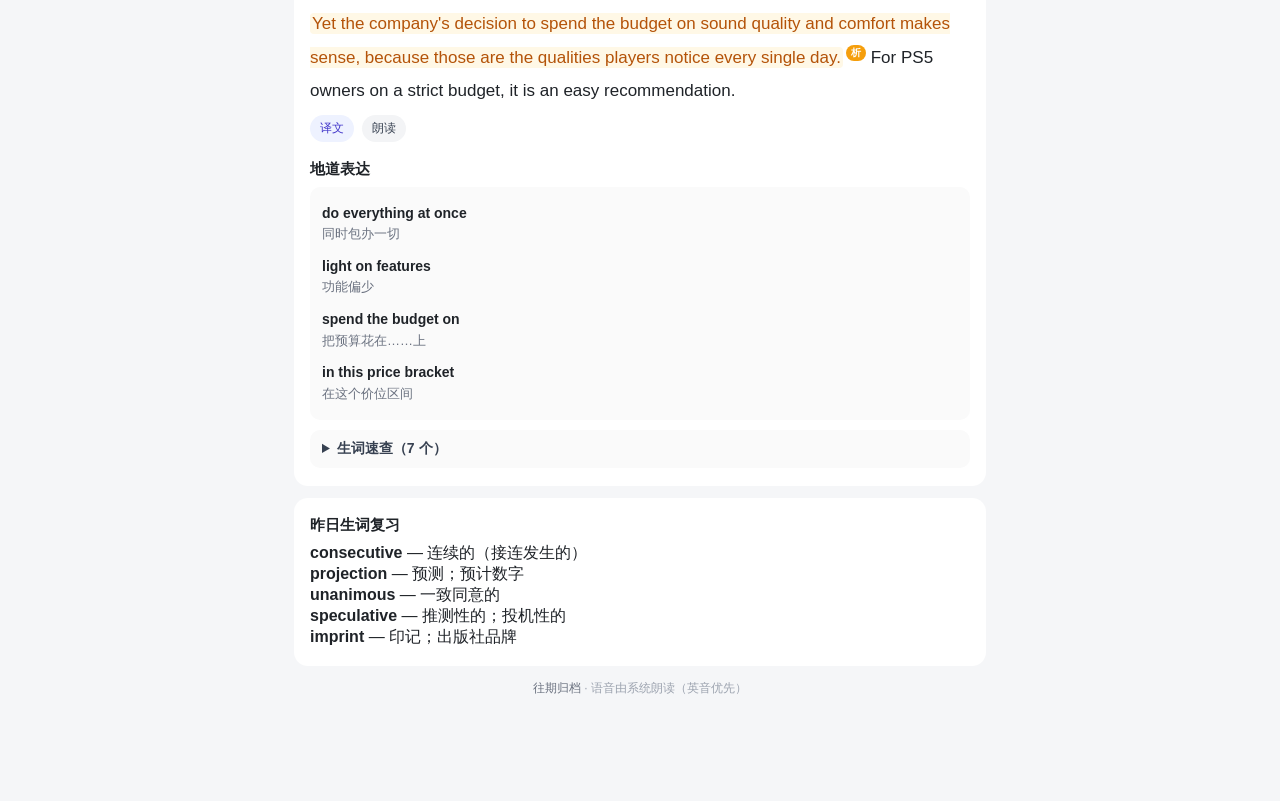
==== commit 1c05358c: "Daily English Reading 2026-11-12" ====
--- a/qub2qw6b/index.html
+++ b/qub2qw6b/index.html
@@ -1,7 +1,7 @@
 <!doctype html><html lang="en"><head><meta charset="utf-8">
 <meta name="viewport" content="width=device-width,initial-scale=1,viewport-fit=cover">
 <meta name="theme-color" content="#111827">
-<title>2026-11-11 · Daily English Reading</title>
+<title>2026-11-12 · Daily English Reading</title>
 <style>
 *{box-sizing:border-box}
 html,body{margin:0;padding:0}
@@ -54,46 +54,47 @@
 #pop button.say{background:#4f46e5}
 </style>
 </head><body><div class="wrap">
-<div class="hero"><div class="kicker">DAILY ENGLISH READING</div><div class="date">2026-11-11</div><div class="tip">CEFR B2 · 点单词看释义 · 点 🔊 听英音</div><label class="sw"><input type="checkbox" id="auto" checked> 点词自动发音</label></div>
+<div class="hero"><div class="kicker">DAILY ENGLISH READING</div><div class="date">2026-11-12</div><div class="tip">CEFR B2 · 点单词看释义 · 点 🔊 听英音</div><label class="sw"><input type="checkbox" id="auto" checked> 点词自动发音</label></div>
 <div class="card">
-<div class="pill">business</div>
-<h1>US Inflation Comes In Higher Than Expected in October</h1>
-<div class="src">BBC News · 约 3 分钟</div>
-<figure><img src="/english-reading/qub2qw6b/images/2026-11-11/a1.jpg" alt="Woman fills up her car with fuel at forecourt"><figcaption>Woman fills up her car with fuel at forecourt · 图片：BBC News</figcaption></figure>
-<div class="sum"><b>导读</b>　美国 10 月消费者价格指数环比上涨 0.4%，高于分析师预期的 0.3%，中期选举刚过一周便给美联储 12 月加息增添了理由。文章解释了通胀如何用「一篮子商品」衡量、需求与供给如何推高物价，以及关税为何让美国企业承担了近九成成本。</div>
-<p><span class="w" data-i="prais" data-p="" data-c="n. 价格（price的复数）">Prices</span> <span class="w" data-i="in" data-p="" data-c="prep. 在...期间；在...之内；处于...之中；从事于 ｜ adv. 进入；朝里；在里面；在屋里 ｜ a. 在里面的；在朝的">in</span> <span class="w" data-i="ðә" data-p="" data-c="art. 那">the</span> <span class="w" data-i="ju:&#x27;naitid" data-p="" data-c="a. 联合的；团结的；一致的；和睦的 ｜ [法] 联合的；统一的；一致的">United</span> <span class="w" data-i="stæt" data-p="" data-c="n. 美国">States</span> <span class="w" data-i="rәuz" data-p="" data-c="n. 玫瑰；蔷薇；玫瑰色 ｜ a. 玫瑰色的；玫瑰花的 ｜ vt. 使成玫瑰色">rose</span> <span class="w" data-i="fɑ:st" data-p="" data-c="[计] 加快">faster</span> <span class="w" data-i="ðæn" data-p="" data-c="conj. 比；除...外 ｜ prep. 比">than</span> <span class="w" data-i="iks&#x27;pekt" data-p="" data-c="a. 预期的；预料的">expected</span> <span class="w" data-i="lɑ:st" data-p="" data-c="a. 最后的；末尾的；最近的 ｜ vi. 持续；支持；维持 ｜ vt. 使维持；够...用">last</span> <span class="w" data-i="mʌnθ" data-p="" data-c="n. 月 ｜ [经] 月">month</span>, <span class="w" data-i="ә&#x27;fiʃәl" data-p="" data-c="n. 官员；公务员；职员 ｜ a. 公务的；官方的；正式的">official</span> <span class="w" data-i="&#x27;figә" data-p="" data-c="n. 图形；图表；价格；金额">figures</span> <span class="w" data-i="ʃәu" data-p="" data-c="n. 显示；表现；展览；卖弄 ｜ vt. 表示；显示；展现；陈列 ｜ vi. 露面；显现；演出">show</span>. <span class="w" data-i="ðә" data-p="" data-c="art. 那">The</span> <span class="w" data-i="kәn&#x27;sju:mә" data-p="" data-c="n. 消费者 ｜ [经] 消费者；用户">consumer</span> <span class="w" data-i="prais" data-p="" data-c="n. 价格；代价；价值 ｜ vt. 定...的价格">price</span> <span class="w" data-i="&#x27;indeks" data-p="" data-c="n. 索引；指针；指数；指标 ｜ vt. 编入索引中；指出 ｜ vi. 做索引">index</span> <span class="w" data-i="klaɪmd" data-p="" data-c="v. 爬（ climb的过去式和过去分词 ）；攀登；（尤指吃力地向某处）爬；登山">climbed</span> 0.4% <span class="w" data-i="in" data-p="" data-c="prep. 在...期间；在...之内；处于...之中；从事于 ｜ adv. 进入；朝里；在里面；在屋里 ｜ a. 在里面的；在朝的">in</span> <span class="w" data-i="ɒk&#x27;tәubә" data-p="" data-c="n. 十月">October</span>, <span class="w" data-i="daun" data-p="" data-c="a. 向下的 ｜ adv. 下；下去；降下 ｜ prep. 往下；沿着">down</span> <span class="w" data-i="frɒm" data-p="" data-c="prep. 从；来自；根据">from</span> 0.6% <span class="w" data-i="in" data-p="" data-c="prep. 在...期间；在...之内；处于...之中；从事于 ｜ adv. 进入；朝里；在里面；在屋里 ｜ a. 在里面的；在朝的">in</span> <span class="w" data-i="sep&#x27;tembә" data-p="" data-c="n. 九月">September</span> <span class="w" data-i="bʌt" data-p="" data-c="prep. 除了 ｜ conj. 但是 ｜ adv. 仅仅">but</span> <span class="w" data-i="ә&#x27;hed" data-p="" data-c="a. 领先的；预先的；向前的 ｜ adv. 领先；预先；向前；胜于">ahead</span> <span class="w" data-i="ɒv" data-p="" data-c="prep. 的；属于">of</span> <span class="w" data-i="ðә" data-p="" data-c="art. 那">the</span> 0.3% <span class="w" data-i="ðæt" data-p="" data-c="a. 那；那个 ｜ conj. 以致；因为 ｜ pron. 那">that</span> <span class="w" data-i="&#x27;ænәlist" data-p="" data-c="n. 分析家；分析师；分析员（analyst的复数）">analysts</span> <span class="w" data-i="hæd" data-p="" data-c="have的过去式和过去分词">had</span> <span class="w" data-i="priˈdiktid" data-p="" data-c="v. 预言；预测；预示( predict的过去式和过去分词 )">predicted</span>. <span class="hard" data-cn="这一出人意料的读数发布于一场以生活成本为主导议题的期中选举之后一周，它可能强化美联储在 12 月会议上加息的理由。" data-an="主干是两个并列分句：The surprise reading lands ... / it may strengthen ...。a week after ... 为时间状语；dominated by the cost of living 是过去分词短语作后置定语，修饰 midterm elections；when it meets in December 是时间状语从句，it 指 the Fed。"><span class="w" data-i="ðә" data-p="" data-c="art. 那">The</span> <span class="w" data-i="sә&#x27;praiz" data-p="" data-c="n. 惊奇；奇袭；诧异 ｜ vt. 使惊奇；撞见；奇袭">surprise</span> <span class="w" data-i="&#x27;ri:diŋ" data-p="" data-c="n. 阅读；知识；读物 ｜ a. 阅读的">reading</span> <span class="w" data-i="lænd" data-p="" data-c="n. 平原；平面；土地（land的复数形式）">lands</span> <span class="w" data-i="ei" data-p="" data-c="第一个字母 A；一个；第一的\r ｜ art. [计] 累加器；加法器；地址；振幅">a</span> <span class="w" data-i="wi:k" data-p="" data-c="n. 星期；周">week</span> <span class="w" data-i="&#x27;ɑ:ftә" data-p="" data-c="prep. 在...之后；由于 ｜ conj. 在...之后 ｜ adv. 后来">after</span> <span class="w" data-i="&#x27;midtә:m" data-p="" data-c="a. 中期的 ｜ n. 期中考试">midterm</span> <span class="w" data-i="i&#x27;lekʃәn" data-p="" data-c="n. 选举；选举制；投票（election的复数形式）">elections</span> <span class="w" data-i="&#x27;dɒmineit" data-p="" data-c="a. 占统治地位的；占主导地位的；强势的；受控的">dominated</span> <span class="w" data-i="bai" data-p="" data-c="prep. 被；经；由；在...之旁 ｜ adv. 经过；在近处">by</span> <span class="w" data-i="ðә" data-p="" data-c="art. 那">the</span> <span class="w" data-i="kɒst" data-p="" data-c="n. 代价；价值；费用 ｜ vi. 花费 ｜ vt. 使失去；值；使花费">cost</span> <span class="w" data-i="ɒv" data-p="" data-c="prep. 的；属于">of</span> <span class="w" data-i="&#x27;liviŋ" data-p="" data-c="n. 生活；生计；生存 ｜ a. 活的；逼真的；现存的">living</span>, <span class="w" data-i="ænd" data-p="" data-c="conj. 和；与 ｜ [计] 与">and</span> <span class="w" data-i="it" data-p="" data-c="pron. 它 ｜ [计] 信息论；输入终端；智能终端；内捕获">it</span> <span class="w" data-i="mei" data-p="" data-c="n. 五月 ｜ aux. 愿能；可以；愿意">may</span> <span class="w" data-i="&#x27;streŋθәn" data-p="" data-c="vt. 加强；变坚固 ｜ vi. 变强；股票上涨">strengthen</span> <span class="w" data-i="ðә" data-p="" data-c="art. 那">the</span> <span class="w" data-i="keis" data-p="" data-c="n. 情形；情况；箱；容器 ｜ vt. 装箱；包盖">case</span> <span class="w" data-i="fɒ:" data-p="" data-c="prep. 为；因为；至于 ｜ conj. 因为 ｜ [计] DOS批处理命令:对一组参数重复执行指定的命令">for</span> <span class="w" data-i="ðә" data-p="" data-c="art. 那">the</span> <span class="w" data-i="&#x27;fedәrәl" data-p="" data-c="a. 联邦的；联合的；同盟的 ｜ [法] 联邦的；联邦制的；联盟的">Federal</span> <span class="w" data-i="ri&#x27;zә:v" data-p="" data-c="n. 储备品；贮量；后备军；自然保护区 ｜ vt. 保留；保存；预订；延期">Reserve</span> <span class="w" data-i="tu:" data-p="" data-c="prep. 到；向；趋于 ｜ adv. 向前">to</span> <span class="w" data-i="reiz" data-p="" data-c="n. 上升；高地；增高 ｜ vt. 升起；举起；唤起；提高">raise</span> <span class="w" data-i="&#x27;intrist" data-p="" data-c="n. 兴趣；嗜好；利息；利益 ｜ vt. 使感兴趣；与...有关系">interest</span> <span class="w" data-i="ræt" data-p="" data-c="n. 比率；价格；等级（rate的复数形式）">rates</span> <span class="w" data-i="hwen" data-p="" data-c="conj. 当...的时候 ｜ adv. 何时；什么时候 ｜ pron. 什么时侯">when</span> <span class="w" data-i="it" data-p="" data-c="pron. 它 ｜ [计] 信息论；输入终端；智能终端；内捕获">it</span> <span class="w" data-i="mi:ts" data-p="" data-c="v. 相遇( meet的第三人称单数 )；相识；开会；接触（某物）">meets</span> <span class="w" data-i="in" data-p="" data-c="prep. 在...期间；在...之内；处于...之中；从事于 ｜ adv. 进入；朝里；在里面；在屋里 ｜ a. 在里面的；在朝的">in</span> <span class="w" data-i="di&#x27;sembә" data-p="" data-c="n. 十二月">December</span>.</span><span class="hardmark">析</span></p>
-<div class="tr"><button class="trbtn" type="button">译文</button><button class="spk" type="button">朗读</button><audio class="pa" preload="none" src="/english-reading/qub2qw6b/audio/2026-11-11/b1-1.mp3"></audio><div class="trbox" hidden>美国官方数据显示，上月物价上涨速度快于预期。10 月消费者价格指数上涨 0.4%，低于 9 月的 0.6%，但高于分析师预测的 0.3%。这个出人意料的读数出现在中期选举一周之后——那场选举的焦点正是生活成本——它可能增强美联储在 12 月会议上加息的论据。</div></div>
-<p><span class="w" data-i="in&#x27;fleiʃәn" data-p="" data-c="n. 胀大；夸张；通货膨胀 ｜ [化] 充气吹胀；膨胀">Inflation</span> <span class="w" data-i="&#x27;meʒә" data-p="" data-c="n. 措施；层组（measure的复数）">measures</span> <span class="w" data-i="hau" data-p="" data-c="adv. 如何；怎样；多少；多么 ｜ n. 方式">how</span> <span class="w" data-i="&#x27;kwikli" data-p="" data-c="adv. 很快地">quickly</span> <span class="w" data-i="prais" data-p="" data-c="n. 价格（price的复数）">prices</span> <span class="w" data-i="raiz" data-p="" data-c="n. 上升；增加；上涨；高地 ｜ vi. 升起；起身；起立；上升 ｜ vt. 使飞起">rise</span> <span class="w" data-i="&#x27;әuvә" data-p="" data-c="adv. 结束；越过；从头到尾 ｜ prep. 在...之上；遍于...之上；越过 ｜ a. 上面的">over</span> <span class="w" data-i="taim" data-p="" data-c="n. 时间；时侯；时机；时期 ｜ vt. 测定...的时间；记录...的时间；计时；定时 ｜ a. 时间的；记时的；定时的；定期的">time</span>. <span class="hard" data-cn="如果一瓶牛奶今天卖 1 美元、一年后卖 1.10 美元，那么这瓶牛奶的年通胀率就是 10%。" data-an="if 引导条件状语从句；从句中 costs 后接并列宾语 $1 today and $1.10 a year from now；主句为主系表结构。a year from now 意为“一年之后”。"><span class="w" data-i="if" data-p="" data-c="conj. 如果；是否；无论何时；假设 ｜ n. 条件 ｜ [计] DOS批处理命令:根据所测试的条件决定是否执行另一条命令">If</span> <span class="w" data-i="ei" data-p="" data-c="第一个字母 A；一个；第一的\r ｜ art. [计] 累加器；加法器；地址；振幅">a</span> <span class="w" data-i="&#x27;bɒtl" data-p="" data-c="n. 瓶子；酒瓶 ｜ vt. 装瓶；抑制；围困">bottle</span> <span class="w" data-i="ɒv" data-p="" data-c="prep. 的；属于">of</span> <span class="w" data-i="milk" data-p="" data-c="n. 奶；乳状物 ｜ vt. 挤乳；榨取 ｜ vi. 产乳">milk</span> <span class="w" data-i="kɒst" data-p="" data-c="n. 费用；诉讼费；损失（cost的复数）">costs</span> $1 <span class="w" data-i="tә&#x27;dei" data-p="" data-c="n. 今天；当今；现在 ｜ adv. 今天；当今">today</span> <span class="w" data-i="ænd" data-p="" data-c="conj. 和；与 ｜ [计] 与">and</span> $1.10 <span class="w" data-i="ei" data-p="" data-c="第一个字母 A；一个；第一的\r ｜ art. [计] 累加器；加法器；地址；振幅">a</span> <span class="w" data-i="jiә" data-p="" data-c="n. 年；年度；年龄 ｜ [经] 年度">year</span> <span class="w" data-i="frɒm" data-p="" data-c="prep. 从；来自；根据">from</span> <span class="w" data-i="nau" data-p="" data-c="adv. 现在；刚才；目前 ｜ n. 现在 ｜ a. 现在的">now</span>, <span class="w" data-i="&#x27;ænjuәl" data-p="" data-c="n. 年刊；年报 ｜ a. 每年的；一年一次的；全年的；一年生的">annual</span> <span class="w" data-i="in&#x27;fleiʃәn" data-p="" data-c="n. 胀大；夸张；通货膨胀 ｜ [化] 充气吹胀；膨胀">inflation</span> <span class="w" data-i="fɒ:" data-p="" data-c="prep. 为；因为；至于 ｜ conj. 因为 ｜ [计] DOS批处理命令:对一组参数重复执行指定的命令">for</span> <span class="w" data-i="ðæt" data-p="" data-c="a. 那；那个 ｜ conj. 以致；因为 ｜ pron. 那">that</span> <span class="w" data-i="&#x27;bɒtl" data-p="" data-c="n. 瓶子；酒瓶 ｜ vt. 装瓶；抑制；围困">bottle</span> <span class="w" data-i="iz" data-p="" data-c="be的现在式第三人称 ｜ [计] 加下标次序；信息系统；国际标准；中间系统">is</span> 10%.</span><span class="hardmark">析</span> <span class="w" data-i="ðә" data-p="" data-c="art. 那">The</span> <span class="w" data-i="&#x27;bjuәrәu" data-p="" data-c="n. 局；办公处 ｜ [经] 局；司；处">Bureau</span> <span class="w" data-i="ɒv" data-p="" data-c="prep. 的；属于">of</span> <span class="w" data-i="&#x27;leibә" data-p="" data-c="n. 劳动；努力；工作；劳工 ｜ vi. 劳动；努力；苦干 ｜ vt. 详细分析；使厌烦">Labor</span> <span class="w" data-i="stә&#x27;tistiks" data-p="" data-c="n. 统计学；统计资料 ｜ [计] 统计信息">Statistics</span> <span class="w" data-i="træk" data-p="" data-c="n. 轮胎；磁道；轨道（track的复数）">tracks</span> <span class="w" data-i="θis" data-p="" data-c="pron. 这；本 ｜ a. 这；本 ｜ adv. 这么">this</span> <span class="w" data-i="bai" data-p="" data-c="prep. 被；经；由；在...之旁 ｜ adv. 经过；在近处">by</span> <span class="w" data-i="&#x27;fɒlәuiŋ" data-p="" data-c="n. 下列各项；部下；追随者 ｜ a. 下列的；其次的">following</span> <span class="w" data-i="ei" data-p="" data-c="第一个字母 A；一个；第一的\r ｜ art. [计] 累加器；加法器；地址；振幅">a</span> <span class="w" data-i="&#x27;bɑ:skit" data-p="" data-c="n. 篮；篮子 ｜ vt. 装入篮">basket</span> <span class="w" data-i="ɒv" data-p="" data-c="prep. 的；属于">of</span> <span class="w" data-i="&#x27;evri&#x27;dei" data-p="" data-c="a. 每天的；日常的；平常的">everyday</span> <span class="w" data-i="&#x27;aitәm" data-p="" data-c="n. 项目；名目；所有物品（item的复数形式）">items</span> - <span class="w" data-i="freʃ" data-p="" data-c="a. 新鲜的；新奇的；另外的；淡的 ｜ adv. 最新地；刚刚 ｜ n. 开始；泛滥">fresh</span> <span class="w" data-i="fu:d" data-p="" data-c="n. 食物；养料 ｜ [医] 食物；食品">food</span>, <span class="w" data-i="&#x27;petrәl" data-p="" data-c="n. 汽油 ｜ [经] 汽油；挥发油；石油">petrol</span>, <span class="w" data-i="&#x27;hausiŋ" data-p="" data-c="n. 遮盖；住房供给；居留(处)；房屋 ｜ [化] 外壳">housing</span> <span class="w" data-i="ænd" data-p="" data-c="conj. 和；与 ｜ [计] 与">and</span> <span class="w" data-i="&#x27;medikl" data-p="" data-c="n. 医生；体格检查 ｜ a. 医学的；内科的；药的">medical</span> <span class="w" data-i="kєә" data-p="" data-c="n. 小心；照料；忧虑 ｜ vi. 关心；介意 ｜ vt. 在意；喜欢">care</span> - <span class="w" data-i="ænd" data-p="" data-c="conj. 和；与 ｜ [计] 与">and</span> <span class="w" data-i="ʌp&#x27;deitiŋ" data-p="" data-c="[计] 校正；更新 ｜ [化] 使现代化">updating</span> <span class="w" data-i="ðә" data-p="" data-c="art. 那">the</span> <span class="w" data-i="&#x27;bɑ:skit" data-p="" data-c="n. 篮；篮子 ｜ vt. 装入篮">basket</span> <span class="w" data-i="æz" data-p="" data-c="adv. 同样地；例如 ｜ prep. 做为；当作 ｜ conj. 当...之时；以...的方式；像...一样；因为">as</span> <span class="w" data-i="&#x27;spendiŋ" data-p="" data-c="n. 经费；开销 ｜ [经] 开支；开销；经费">spending</span> <span class="w" data-i="&#x27;hæbit" data-p="" data-c="n. 习性；习惯（habit的复数）">habits</span> <span class="w" data-i="tʃeindʒ" data-p="" data-c="n. 变化；找回的零钱；找头；更换 ｜ vt. 改变；更换；兑换">change</span>.</p>
-<div class="tr"><button class="trbtn" type="button">译文</button><button class="spk" type="button">朗读</button><audio class="pa" preload="none" src="/english-reading/qub2qw6b/audio/2026-11-11/b1-2.mp3"></audio><div class="trbox" hidden>通货膨胀衡量的是物价随时间的上涨速度。如果一瓶牛奶今天卖 1 美元，一年后涨到 1.10 美元，那么这瓶牛奶的年通胀率就是 10%。美国劳工统计局通过跟踪一篮子日常商品——新鲜食品、汽油、住房和医疗服务——并随着消费习惯的变化不断更新这个篮子，来衡量通胀。</div></div>
-<p><span class="w" data-i="&#x27;sevәrәl" data-p="" data-c="a. 几个的；一些的；各自的 ｜ pron. 几个">Several</span> <span class="w" data-i="fɒ:s" data-p="" data-c="n. 势力；兵力；武装力量（force的复数形式）">forces</span> <span class="w" data-i="puʃ" data-p="" data-c="n. 推；推动；奋斗；攻击 ｜ vt. 推；推动；使伸出；推行 ｜ vi. 推；推进；增加；努力争取">push</span> <span class="w" data-i="prais" data-p="" data-c="n. 价格（price的复数）">prices</span> <span class="w" data-i="ʌp" data-p="" data-c="a. 向上的；起床的；涨的 ｜ adv. 向上；上涨 ｜ prep. 在...上面；向...的较高处">up</span>. <span class="w" data-i="hwen" data-p="" data-c="conj. 当...的时候 ｜ adv. 何时；什么时候 ｜ pron. 什么时侯">When</span> <span class="w" data-i="di&#x27;mɑ:nd" data-p="" data-c="n. 要求；需求；需要 ｜ v. 要求；查询">demand</span> <span class="w" data-i="aʊtˈstrɪps" data-p="" data-c="v. 做得比…更好；（在赛跑等中）超过( outstrip的第三人称单数 )">outstrips</span> <span class="w" data-i="sә&#x27;plai" data-p="" data-c="n. 补给；供给；供应品 ｜ vt. 补给；供给；提供；补充 ｜ vi. 替代">supply</span>, <span class="w" data-i="prəˈdu:səz" data-p="" data-c="n. 生产者；制造者( producer的复数形式 )；制片人">producers</span> <span class="w" data-i="kæn" data-p="" data-c="vt. 装罐 ｜ n. 罐头；容器 ｜ aux. 能；可以">can</span> <span class="w" data-i="tʃɑ:dʒ" data-p="" data-c="n. 指控；费用；冲锋；电荷 ｜ vt. 控诉；加罪于；使充满；使充电 ｜ vi. 冲锋；要价；收费">charge</span> <span class="w" data-i="mɒ:" data-p="" data-c="n. 更多 ｜ a. 多的；程度较大的；更大的 ｜ adv. 多；更多；进一步">more</span>; <span class="w" data-i="ðә" data-p="" data-c="art. 那">the</span> <span class="w" data-i="kreiz" data-p="" data-c="n. 狂热；大流行 ｜ v. (使)发狂；(使)开裂">craze</span> <span class="w" data-i="fɒ:" data-p="" data-c="prep. 为；因为；至于 ｜ conj. 因为 ｜ [计] DOS批处理命令:对一组参数重复执行指定的命令">for</span> <span class="w" data-i="" data-p="" data-c="暂无词典释义（可能是专有名词）">Labubu</span> <span class="w" data-i="dɒl" data-p="" data-c="n. 玩偶（doll的复数）">dolls</span> <span class="w" data-i="ænd" data-p="" data-c="conj. 和；与 ｜ [计] 与">and</span> <span class="w" data-i="ðєә" data-p="" data-c="pron. 他们的">their</span> <span class="w" data-i="" data-p="" data-c="adv. 极高；粉碎 ｜ a. 极高的；昂贵的">sky-high</span> <span class="w" data-i="ri:&#x27;seil" data-p="" data-c="n. 再贩卖；转售 ｜ [经] 再卖；转卖">resale</span> <span class="w" data-i="prais" data-p="" data-c="n. 价格（price的复数）">prices</span> <span class="w" data-i="iz" data-p="" data-c="be的现在式第三人称 ｜ [计] 加下标次序；信息系统；国际标准；中间系统">is</span> <span class="w" data-i="wʌn" data-p="" data-c="n. 一(个) ｜ pron. 一；任何人 ｜ num. 一；一个">one</span> <span class="w" data-i="ig&#x27;zæmpl" data-p="" data-c="n. 例子；样本；实例 ｜ [化] 实例">example</span>. <span class="w" data-i="&#x27;haiә" data-p="" data-c="[经] 上扬">Higher</span> <span class="w" data-i="&#x27;inkʌm" data-p="" data-c="n. 收入；收益（income的复数）">incomes</span> <span class="w" data-i="kæn" data-p="" data-c="vt. 装罐 ｜ n. 罐头；容器 ｜ aux. 能；可以">can</span> <span class="w" data-i="&#x27;fjuәl" data-p="" data-c="n. 燃料；木炭 ｜ vt. 加燃料；供燃料 ｜ vi. 得到燃料">fuel</span> <span class="w" data-i="di&#x27;mɑ:nd" data-p="" data-c="n. 要求；需求；需要 ｜ v. 要求；查询">demand</span> <span class="w" data-i="in" data-p="" data-c="prep. 在...期间；在...之内；处于...之中；从事于 ｜ adv. 进入；朝里；在里面；在屋里 ｜ a. 在里面的；在朝的">in</span> <span class="w" data-i="ðә" data-p="" data-c="art. 那">the</span> <span class="w" data-i="seim" data-p="" data-c="a. 相同的；同样的 ｜ pron. 相同的人(或事物) ｜ adv. 同样地">same</span> <span class="w" data-i="wei" data-p="" data-c="n. 路；路线；路途；方法 ｜ adv. 远远地；非常">way</span>. <span class="w" data-i="sә&#x27;plai" data-p="" data-c="n. 补给；供给；供应品 ｜ vt. 补给；供给；提供；补充 ｜ vi. 替代">Supply</span> <span class="w" data-i="ʃɒk" data-p="" data-c="n. 缓冲装置；冲击；震动；蓬乱的一堆">shocks</span> <span class="w" data-i="&#x27;mætә" data-p="" data-c="n. 事件；物质；原因；素材 ｜ vi. 有关系">matter</span> <span class="w" data-i="tu:" data-p="" data-c="adv. 也；非常；太">too</span>: <span class="w" data-i="kru:d" data-p="" data-c="a. 天然的；未成熟的；粗糙的；粗鲁的 ｜ n. 天然的物质">crude</span> <span class="w" data-i="ɒil" data-p="" data-c="n. 油；石油；油画颜料 ｜ vt. 涂油于；使融化成油状；加油于 ｜ vi. 加燃油；融化">oil</span> <span class="w" data-i="treid" data-p="" data-c="v. 交易；贸易（trade的过去分词形式）">traded</span> <span class="w" data-i="dʒʌst" data-p="" data-c="a. 正直的；合理的；正确的；应得的 ｜ adv. 刚刚；正好；仅仅">just</span> <span class="w" data-i="ә&#x27;bʌv" data-p="" data-c="prep. 在上方；超出 ｜ adv. 在上面 ｜ a. 上述的；上面的">above</span> $70 <span class="w" data-i="ei" data-p="" data-c="第一个字母 A；一个；第一的\r ｜ art. [计] 累加器；加法器；地址；振幅">a</span> <span class="w" data-i="&#x27;bærәl" data-p="" data-c="n. 桶 ｜ vt. 装入桶内">barrel</span> <span class="w" data-i="bi&#x27;fɒ:" data-p="" data-c="prep. 在...之前 ｜ conj. 在...之前 ｜ adv. 在前">before</span> <span class="w" data-i="ðә" data-p="" data-c="art. 那">the</span> <span class="w" data-i="" data-p="" data-c="暂无词典释义（可能是专有名词）">US-Israel</span> <span class="w" data-i="wɒ:" data-p="" data-c="n. 战争；战争状态；战术；军事 ｜ vi. 进行战争；作战；打仗；战斗 ｜ a. 战争的；战时用的">war</span> <span class="w" data-i="wið" data-p="" data-c="prep. 和...在一起；以；由于">with</span> <span class="w" data-i="i&#x27;rɑ:n" data-p="" data-c="n. 伊朗">Iran</span>, <span class="w" data-i="ænd" data-p="" data-c="conj. 和；与 ｜ [计] 与">and</span> <span class="w" data-i="æz" data-p="" data-c="adv. 同样地；例如 ｜ prep. 做为；当作 ｜ conj. 当...之时；以...的方式；像...一样；因为">as</span> <span class="w" data-i="ðә" data-p="" data-c="art. 那">the</span> <span class="w" data-i="&#x27;kɒnflikt" data-p="" data-c="n. 战斗；冲突；矛盾；争执 ｜ vi. 争执；战斗；冲突；抵触 ｜ [计] 冲突">conflict</span> <span class="w" data-i="&#x27;kənstriktid" data-p="" data-c="v. 压缩；压紧；使收缩( constrict的过去式和过去分词)">constricted</span> <span class="w" data-i="&#x27;sʌpl" data-p="" data-c="n. 供应品；日用必需品；生活用品；(储备)物质 ｜ [化] 辅助材料">supplies</span> <span class="w" data-i="ðә" data-p="" data-c="art. 那">the</span> <span class="w" data-i="prais" data-p="" data-c="n. 价格；代价；价值 ｜ vt. 定...的价格">price</span> <span class="w" data-i="dʒʌmp" data-p="" data-c="v. 跳跃（jump的过去分词）">jumped</span> <span class="w" data-i="pɑ:st" data-p="" data-c="n. 过去；昔时；往事；早年经历 ｜ a. 过去的；结束的；卸任的；过去时的 ｜ prep. 越过；晚于；超越；超出...的可能性(能力、范围等)">past</span> $100.</p>
-<div class="tr"><button class="trbtn" type="button">译文</button><button class="spk" type="button">朗读</button><audio class="pa" preload="none" src="/english-reading/qub2qw6b/audio/2026-11-11/b1-3.mp3"></audio><div class="trbox" hidden>推高物价的因素有好几个。当需求超过供给时，生产商就可以提高价格；近年来拉布布娃娃的热潮及其高得离谱的转售价格就是一个例子。收入提高同样会刺激需求，进而推高价格。供给冲击也很重要：在与伊朗开战之前，原油价格略高于每桶 70 美元，而随着冲突收紧了供应，油价迅速突破 100 美元。</div></div>
-<p><span class="w" data-i="ɒk&#x27;tәubә" data-p="" data-c="n. 十月">October&#x27;s</span> <span class="w" data-i="in&#x27;kri:s" data-p="" data-c="n. 增加；增进；利益 ｜ vt. 增加；加大 ｜ vi. 增加；繁殖">increase</span> <span class="w" data-i="wɒz" data-p="" data-c="be的过去式">was</span> <span class="w" data-i="&#x27;drivn" data-p="" data-c="a. 有紧迫感的 ｜ drive的过去分词">driven</span> <span class="w" data-i="bai" data-p="" data-c="prep. 被；经；由；在...之旁 ｜ adv. 经过；在近处">by</span> <span class="w" data-i="&#x27;hausiŋ" data-p="" data-c="n. 遮盖；住房供给；居留(处)；房屋 ｜ [化] 外壳">housing</span>, <span class="w" data-i="fu:d" data-p="" data-c="n. 食物；养料 ｜ [医] 食物；食品">food</span> <span class="w" data-i="ænd" data-p="" data-c="conj. 和；与 ｜ [计] 与">and</span> <span class="w" data-i="&#x27;enәdʒi" data-p="" data-c="n. 精力；精神；活力；能量 ｜ [化] 能；能量">energy</span>. <span class="w" data-i="&#x27;enәdʒi" data-p="" data-c="n. 精力；精神；活力；能量 ｜ [化] 能；能量">Energy</span> <span class="w" data-i="kɒst" data-p="" data-c="n. 费用；诉讼费；损失（cost的复数）">costs</span>, <span class="w" data-i="hau&#x27;evә" data-p="" data-c="adv. 然而；无论如何；究竟怎样 ｜ conj. 然而；可是">however</span>, <span class="w" data-i="rәuz" data-p="" data-c="n. 玫瑰；蔷薇；玫瑰色 ｜ a. 玫瑰色的；玫瑰花的 ｜ vt. 使成玫瑰色">rose</span> <span class="w" data-i="dʒʌst" data-p="" data-c="a. 正直的；合理的；正确的；应得的 ｜ adv. 刚刚；正好；仅仅">just</span> 0.7%, <span class="w" data-i="ei" data-p="" data-c="第一个字母 A；一个；第一的\r ｜ art. [计] 累加器；加法器；地址；振幅">a</span> <span class="w" data-i="fɑ:" data-p="" data-c="a. 远的；久远的；遥远的 ｜ adv. 甚远地；很；到很深的程度；到很远的距离">far</span> <span class="w" data-i="krai" data-p="" data-c="n. 叫声；哭声；大叫 ｜ vi. 哭；叫；喊 ｜ vt. 叫喊；大声说；哭出">cry</span> <span class="w" data-i="frɒm" data-p="" data-c="prep. 从；来自；根据">from</span> <span class="w" data-i="sep&#x27;tembә" data-p="" data-c="n. 九月">September&#x27;s</span> 5.2% <span class="w" data-i="dʒʌmp" data-p="" data-c="n. 跳跃；跳动；暴涨；惊跳 ｜ vt. 跳跃；跃过；突升；使跳跃 ｜ vi. 跳跃；跳；跳动；暴涨">jump</span>. <span class="w" data-i="bi&#x27;kɒ:z" data-p="" data-c="conj. 因为">Because</span> <span class="w" data-i="ðә" data-p="" data-c="art. 那">the</span> <span class="w" data-i="&#x27;bjuәrәu" data-p="" data-c="n. 局；办公处 ｜ [经] 局；司；处">bureau</span> <span class="w" data-i="did" data-p="" data-c="do的过去式">did</span> <span class="w" data-i="nɒt" data-p="" data-c="adv. 不；非；未 ｜ [计] 非">not</span> <span class="w" data-i="kә&#x27;lekt" data-p="" data-c="v. 收集；聚集；集中；搜集 ｜ a. 由收到者付款的 ｜ adv. 由收到者付款地">collect</span> <span class="w" data-i="&#x27;deitә" data-p="" data-c="pl. 资料；数据 ｜ [计] 数据；DOS内部命令:用于显示或设定系统的日期">data</span> <span class="w" data-i="in" data-p="" data-c="prep. 在...期间；在...之内；处于...之中；从事于 ｜ adv. 进入；朝里；在里面；在屋里 ｜ a. 在里面的；在朝的">in</span> <span class="w" data-i="ɒk&#x27;tәubә" data-p="" data-c="n. 十月">October</span> 2025, <span class="w" data-i="it" data-p="" data-c="pron. 它 ｜ [计] 信息论；输入终端；智能终端；内捕获">it</span> <span class="w" data-i="kud" data-p="" data-c="aux. 可以；能">could</span> <span class="w" data-i="nɒt" data-p="" data-c="adv. 不；非；未 ｜ [计] 非">not</span> <span class="w" data-i="&#x27;pʌbliʃ" data-p="" data-c="vt. 出版；发行；公开；发表 ｜ vi. 出版；发行">publish</span> <span class="w" data-i="ei" data-p="" data-c="第一个字母 A；一个；第一的\r ｜ art. [计] 累加器；加法器；地址；振幅">a</span> 12-<span class="w" data-i="mʌnθ" data-p="" data-c="n. 月 ｜ [经] 月">month</span> <span class="w" data-i="&#x27;figә" data-p="" data-c="n. 数字；价格；图形；形状 ｜ vt. 描绘；表示；演算；认为 ｜ vi. 计算；出现；估计">figure</span> <span class="w" data-i="fɒ:" data-p="" data-c="prep. 为；因为；至于 ｜ conj. 因为 ｜ [计] DOS批处理命令:对一组参数重复执行指定的命令">for</span> <span class="w" data-i="lɑ:st" data-p="" data-c="a. 最后的；末尾的；最近的 ｜ vi. 持续；支持；维持 ｜ vt. 使维持；够...用">last</span> <span class="w" data-i="mʌnθ" data-p="" data-c="n. 月 ｜ [经] 月">month</span>; <span class="w" data-i="ðә" data-p="" data-c="art. 那">the</span> <span class="w" data-i="reit" data-p="" data-c="n. 比率；率；速度；价格 ｜ vt. 估价；认为；鉴定等级；责骂 ｜ vi. 被评价；责骂">rate</span> <span class="w" data-i="fɒ:" data-p="" data-c="prep. 为；因为；至于 ｜ conj. 因为 ｜ [计] DOS批处理命令:对一组参数重复执行指定的命令">for</span> <span class="w" data-i="ðә" data-p="" data-c="art. 那">the</span> <span class="w" data-i="jiә" data-p="" data-c="n. 年；年度；年龄 ｜ [经] 年度">year</span> <span class="w" data-i="tu:" data-p="" data-c="prep. 到；向；趋于 ｜ adv. 向前">to</span> <span class="w" data-i="sep&#x27;tembә" data-p="" data-c="n. 九月">September</span> <span class="w" data-i="stud" data-p="" data-c="stand的过去式和过去分词">stood</span> <span class="w" data-i="æt" data-p="" data-c="prep. 在；向；对 ｜ [计] 地址转换器；异常传输；自动订票">at</span> 3.7%.</p>
-<div class="tr"><button class="trbtn" type="button">译文</button><button class="spk" type="button">朗读</button><audio class="pa" preload="none" src="/english-reading/qub2qw6b/audio/2026-11-11/b1-4.mp3"></audio><div class="trbox" hidden>10 月的涨幅主要由住房、食品和能源成本推动。不过能源价格仅上涨 0.7%，远低于 9 月 5.2% 的涨幅。由于劳工统计局没有收集 2025 年 10 月的数据，因此无法给出上月的 12 个月同比数据；截至 9 月的年度通胀率为 3.7%。</div></div>
-<p><span class="w" data-i="&#x27;tærɪf" data-p="" data-c="n. 关税制度；关税( tariff的名词复数 )；关税表；（旅馆或饭店等的）收费表">Tariffs</span> <span class="w" data-i="ɑ:" data-p="" data-c="be的现在时复数或第二人称单数">are</span> <span class="w" data-i="pɑ:t" data-p="" data-c="n. 部分；局部；零件；要素 ｜ vt. 分开；分离；断绝；区别 ｜ vi. 分开；断裂；分手">part</span> <span class="w" data-i="ɒv" data-p="" data-c="prep. 的；属于">of</span> <span class="w" data-i="ðә" data-p="" data-c="art. 那">the</span> <span class="w" data-i="&#x27;stɒ:ri" data-p="" data-c="n. 故事；小说；传奇；描述">story</span>. <span class="w" data-i="&#x27;prezidәnt" data-p="" data-c="n. 总统；总裁；董事长；(学院)院长 ｜ [经] 总经理；董事长；总裁">President</span> <span class="w" data-i="trʌmp" data-p="" data-c="n. 王牌；法宝；喇叭 ｜ vt. 打出王牌赢；胜过 ｜ vi. 出王牌；吹喇叭">Trump</span> <span class="w" data-i="hæz" data-p="" data-c="have的第三人称单数现在式">has</span> <span class="w" data-i="&#x27;pleist" data-p="" data-c="v. 放置（place的过去分词形式）">placed</span> <span class="w" data-i="ˈli:viz" data-p="" data-c="n. （部队）征兵( levy的名词复数 )；募捐；被征募的军队 ｜ v. 征（兵）( levy的第三人称单数 )；索取；发动（战争）；征税">levies</span> <span class="w" data-i="ɒn" data-p="" data-c="prep. 在...之上 ｜ adv. ...上去 ｜ a. 正起作用的">on</span> <span class="w" data-i="mәust" data-p="" data-c="n. 最多；最大 ｜ a. 大多数的；几乎全部的；最多的 ｜ adv. 最；最多；极其">most</span> <span class="w" data-i="&#x27;treidiŋ" data-p="" data-c="[经] 交易">trading</span> <span class="w" data-i="&#x27;pɑ:tnә" data-p="" data-c="n. 合作伙伴；合伙人；伙伴（partner的复数形式）">partners</span>, <span class="w" data-i="&#x27;ɑ:gju" data-p="" data-c="v. 争辩；争吵（argue的ing形式）">arguing</span> <span class="w" data-i="ðæt" data-p="" data-c="a. 那；那个 ｜ conj. 以致；因为 ｜ pron. 那">that</span> <span class="w" data-i="ðei" data-p="" data-c="pron. 他们；它们">they</span> <span class="w" data-i="wud" data-p="" data-c="aux. 将；愿意">would</span> <span class="w" data-i="reiz" data-p="" data-c="n. 上升；高地；增高 ｜ vt. 升起；举起；唤起；提高">raise</span> <span class="w" data-i="tæks" data-p="" data-c="n. 税；税款；重负；会费 ｜ vt. 课以税；使负重荷；斥责">tax</span> <span class="w" data-i="&#x27;revinju:" data-p="" data-c="n. 收入；岁入；税收；税务局 ｜ [经] 岁入；税收；税务局">revenue</span> <span class="w" data-i="ænd" data-p="" data-c="conj. 和；与 ｜ [计] 与">and</span> <span class="w" data-i="ri&#x27;vaiv" data-p="" data-c="vt. 使苏醒；使复兴；使振奋；回想起 ｜ vi. 苏醒；复活；复兴；恢复精神">revive</span> <span class="w" data-i=".mænju&#x27;fæktʃәriŋ" data-p="" data-c="n. 制造业 ｜ a. 制造业的">manufacturing</span>. <span class="hard" data-cn="纽约联储的研究表明，出口商几乎没有因此降价，因此美国企业承担了约 90% 的额外成本。" data-an="主干：Research suggests (that) ...。suggests 后为省略 that 的宾语从句；so 连接结果分句；in response 意为“作为回应”，added cost 指关税带来的额外成本。"><span class="w" data-i="ri&#x27;sә:tʃ" data-p="" data-c="n. 研究；调查；考察 ｜ vi. 研究；调查">Research</span> <span class="w" data-i="bai" data-p="" data-c="prep. 被；经；由；在...之旁 ｜ adv. 经过；在近处">by</span> <span class="w" data-i="ðә" data-p="" data-c="art. 那">the</span> <span class="w" data-i="nju:" data-p="" data-c="a. 新的；陌生的；最近的；不熟悉的 ｜ [法] 新发现的；新的；重新开始的">New</span> <span class="w" data-i="jɔ:k" data-p="" data-c="n. 约克郡；约克王朝">York</span> <span class="w" data-i="fed" data-p="" data-c="feed的过去式和过去分词 ｜ [经] 联邦储备局">Fed</span> <span class="w" data-i="sәg&#x27;dʒest" data-p="" data-c="v. 暗示；建议（suggest的单数）">suggests</span> <span class="w" data-i="ɪks&#x27;pɔ:təz" data-p="" data-c="n. 出口商；输出国( exporter的复数形式 )">exporters</span> <span class="w" data-i="&#x27;bєәli" data-p="" data-c="adv. 几乎不">barely</span> <span class="w" data-i="kʌt" data-p="" data-c="n. 切口；割伤；降低；切 ｜ a. 经切割的；缩减的 ｜ vt. 切；割；减少；刺痛">cut</span> <span class="w" data-i="ðєә" data-p="" data-c="pron. 他们的">their</span> <span class="w" data-i="prais" data-p="" data-c="n. 价格（price的复数）">prices</span> <span class="w" data-i="in" data-p="" data-c="prep. 在...期间；在...之内；处于...之中；从事于 ｜ adv. 进入；朝里；在里面；在屋里 ｜ a. 在里面的；在朝的">in</span> <span class="w" data-i="ri&#x27;spɒns" data-p="" data-c="n. 反应；回答；响应 ｜ [计] 应答">response</span>, <span class="w" data-i="sәu" data-p="" data-c="adv. 如此；如是；如...那样 ｜ conj. 所以；因此 ｜ pron. 这样">so</span> <span class="w" data-i="ә&#x27;merikәn" data-p="" data-c="n. 美国人 ｜ a. 美国的；美洲的">American</span> <span class="w" data-i="fә:m" data-p="" data-c="n. 公司；厂商（firm的复数）">firms</span> <span class="w" data-i="әb&#x27;sɒ:bd" data-p="" data-c="a. 全神贯注的；一心一意的 ｜ [机] 被吸收的">absorbed</span> <span class="w" data-i="&#x27;ɒ:lmәust" data-p="" data-c="adv. 几乎；差不多">almost</span> 90% <span class="w" data-i="ɒv" data-p="" data-c="prep. 的；属于">of</span> <span class="w" data-i="ðә" data-p="" data-c="art. 那">the</span> <span class="w" data-i="&#x27;ædid" data-p="" data-c="a. 额外的；更多的">added</span> <span class="w" data-i="kɒst" data-p="" data-c="n. 代价；价值；费用 ｜ vi. 花费 ｜ vt. 使失去；值；使花费">cost</span>.</span><span class="hardmark">析</span> <span class="w" data-i="&#x27;evri" data-p="" data-c="a. 每一；所有的">Every</span> <span class="w" data-i="wʌn" data-p="" data-c="n. 一(个) ｜ pron. 一；任何人 ｜ num. 一；一个">one</span> <span class="w" data-i="pә&#x27;sentidʒ" data-p="" data-c="n. 百分比；比率；部分；可能性 ｜ [计] 百分比">percentage</span> <span class="w" data-i="pɒint" data-p="" data-c="n. 点；小数点；标点；地点 ｜ vt. 弄尖；强调；指出；加标点于 ｜ vi. 指；指向；表明">point</span> <span class="w" data-i="raiz" data-p="" data-c="n. 上升；增加；上涨；高地 ｜ vi. 升起；起身；起立；上升 ｜ vt. 使飞起">rise</span> <span class="w" data-i="in" data-p="" data-c="prep. 在...期间；在...之内；处于...之中；从事于 ｜ adv. 进入；朝里；在里面；在屋里 ｜ a. 在里面的；在朝的">in</span> <span class="w" data-i="&#x27;ævәridʒ" data-p="" data-c="n. 平均；平均数；一般水平；海损 ｜ a. 平均的；中等的；平常的 ｜ vt. 算出...平均数；平均做；均分；使平衡">average</span> <span class="w" data-i="&#x27;tærɪf" data-p="" data-c="n. 关税制度；关税( tariff的名词复数 )；关税表；（旅馆或饭店等的）收费表">tariffs</span>, <span class="w" data-i="ðә" data-p="" data-c="art. 那">the</span> <span class="w" data-i="&#x27;stʌdi" data-p="" data-c="n. 学习；研究；学科；论文 ｜ vt. 学习；读书；研究；考虑 ｜ vi. 学习；思索">study</span> <span class="w" data-i="faund" data-p="" data-c="vt. 建立；创立；铸造 ｜ find的过去式和过去分词">found</span>, <span class="w" data-i="puʃ" data-p="" data-c="a. 拮据的；紧张的；没空的；忙">pushed</span> <span class="w" data-i="kәn&#x27;sju:mә" data-p="" data-c="n. 消费者 ｜ [经] 消费者；用户">consumer</span> <span class="w" data-i="prais" data-p="" data-c="n. 价格（price的复数）">prices</span> <span class="w" data-i="ʌp" data-p="" data-c="a. 向上的；起床的；涨的 ｜ adv. 向上；上涨 ｜ prep. 在...上面；向...的较高处">up</span> <span class="w" data-i="bai" data-p="" data-c="prep. 被；经；由；在...之旁 ｜ adv. 经过；在近处">by</span> <span class="w" data-i="&#x27;niәli" data-p="" data-c="adv. 几乎；密切地">nearly</span> 0.25% <span class="w" data-i="wi&#x27;ðin" data-p="" data-c="n. 内部；里头 ｜ adv. 在内部；在内心里 ｜ prep. 在...之内">within</span> <span class="w" data-i="ei" data-p="" data-c="第一个字母 A；一个；第一的\r ｜ art. [计] 累加器；加法器；地址；振幅">a</span> <span class="w" data-i="jiә" data-p="" data-c="n. 年；年度；年龄 ｜ [经] 年度">year</span>.</p>
-<div class="tr"><button class="trbtn" type="button">译文</button><button class="spk" type="button">朗读</button><audio class="pa" preload="none" src="/english-reading/qub2qw6b/audio/2026-11-11/b1-5.mp3"></audio><div class="trbox" hidden>关税也是其中一环。特朗普总统对大多数贸易伙伴加征了关税，称这将增加税收、重振制造业。纽约联储的研究显示，出口商几乎没有因此降价，因此美国企业承担了近 90% 的额外成本。研究发现，平均关税每提高 1 个百分点，一年内就会把消费品价格推高近 0.25%。</div></div>
-<p><span class="w" data-i="in&#x27;fleiʃәn" data-p="" data-c="n. 胀大；夸张；通货膨胀 ｜ [化] 充气吹胀；膨胀">Inflation</span> <span class="w" data-i="iz" data-p="" data-c="be的现在式第三人称 ｜ [计] 加下标次序；信息系统；国际标准；中间系统">is</span> <span class="w" data-i="stil" data-p="" data-c="n. 蒸馏室；寂静；剧照 ｜ v. 蒸馏；(使)平静；(使)静止 ｜ a. 静止的；不动的；静寂的；不起泡的">still</span> <span class="w" data-i="ә&#x27;bʌv" data-p="" data-c="prep. 在上方；超出 ｜ adv. 在上面 ｜ a. 上述的；上面的">above</span> <span class="w" data-i="ðә" data-p="" data-c="art. 那">the</span> <span class="w" data-i="fed" data-p="" data-c="feed的过去式和过去分词 ｜ [经] 联邦储备局">Fed&#x27;s</span> 2% <span class="w" data-i="&#x27;tɑ:git" data-p="" data-c="n. 目标；靶子；指标 ｜ vt. 对准；订指标">target</span>, <span class="w" data-i="ðәu" data-p="" data-c="adv. 然而；可是 ｜ conj. 虽然；纵然">though</span> <span class="w" data-i="fɑ:" data-p="" data-c="a. 远的；久远的；遥远的 ｜ adv. 甚远地；很；到很深的程度；到很远的距离">far</span> <span class="w" data-i="bi&#x27;lәu" data-p="" data-c="prep. 在下面 ｜ adv. 在下面">below</span> <span class="w" data-i="ðә" data-p="" data-c="art. 那">the</span> <span class="w" data-i="&#x27;rʌfli" data-p="" data-c="adv. 概略地；粗糙地；粗暴地">roughly</span> 9% <span class="w" data-i="pi:k" data-p="" data-c="n. 山峰；巅；山顶；顶点 ｜ a. 最高的；最大值的 ｜ vi. 到达最高点；消瘦；变憔悴；逐渐缩小">peak</span> <span class="w" data-i="ri:tʃt" data-p="" data-c="v. 到达( reach的过去式和过去分词 )；联络；伸出手臂；延伸">reached</span> <span class="w" data-i="in" data-p="" data-c="prep. 在...期间；在...之内；处于...之中；从事于 ｜ adv. 进入；朝里；在里面；在屋里 ｜ a. 在里面的；在朝的">in</span> 2022, <span class="w" data-i="hwen" data-p="" data-c="conj. 当...的时候 ｜ adv. 何时；什么时候 ｜ pron. 什么时侯">when</span> <span class="w" data-i="pæn&#x27;demik" data-p="" data-c="a. 大流行的；普遍的；全世界的 ｜ [医] 大流行的；大流行病">pandemic</span> <span class="w" data-i="sә&#x27;plai" data-p="" data-c="n. 补给；供给；供应品 ｜ vt. 补给；供给；提供；补充 ｜ vi. 替代">supply</span> <span class="w" data-i="tʃein" data-p="" data-c="n. 枷锁；联营企业；缝条；链条（chain的复数）">chains</span> <span class="w" data-i="&#x27;bʌkld" data-p="" data-c="a. 有扣的">buckled</span> <span class="w" data-i="ænd" data-p="" data-c="conj. 和；与 ｜ [计] 与">and</span> <span class="w" data-i="ɒil" data-p="" data-c="n. 油；石油；油画颜料 ｜ vt. 涂油于；使融化成油状；加油于 ｜ vi. 加燃油；融化">oil</span> <span class="w" data-i="sә:dʒ" data-p="" data-c="v. （波涛等）汹涌( surge的过去式和过去分词 )；（人群等）蜂拥而出；使强烈地感到">surged</span> <span class="w" data-i="&#x27;ɑ:ftә" data-p="" data-c="prep. 在...之后；由于 ｜ conj. 在...之后 ｜ adv. 后来">after</span> <span class="w" data-i="&#x27;rʌʃә" data-p="" data-c="n. 俄国；俄罗斯 ｜ [法] 俄罗斯；苏联">Russia&#x27;s</span> <span class="w" data-i="" data-p="" data-c="a. 原尺寸的；全面的；完全的">full-scale</span> <span class="w" data-i="in&#x27;veiʒәn" data-p="" data-c="n. 侵犯；侵入；侵害 ｜ [医] 侵袭；侵入；发病">invasion</span> <span class="w" data-i="ɒv" data-p="" data-c="prep. 的；属于">of</span> <span class="w" data-i="ju(:)&#x27;krein" data-p="" data-c="n. 乌克兰（原苏联一加盟共和国；现已独立）">Ukraine</span>. <span class="hard" data-cn="通胀放缓并不意味着物价下跌；它意味着物价上涨得更温和。" data-an="分号连接两个并列分句。mean 后可接名词（falling prices）或宾语从句（prices are climbing ...），用对比强调“放缓 ≠ 降价”。"><span class="w" data-i="slәu" data-p="" data-c="[计] 减慢">Slower</span> <span class="w" data-i="in&#x27;fleiʃәn" data-p="" data-c="n. 胀大；夸张；通货膨胀 ｜ [化] 充气吹胀；膨胀">inflation</span> <span class="w" data-i="dʌz; dәz" data-p="" data-c="v. 做；工作；有用（do的第三人称单数形式）">does</span> <span class="w" data-i="nɒt" data-p="" data-c="adv. 不；非；未 ｜ [计] 非">not</span> <span class="w" data-i="mi:n" data-p="" data-c="a. 低劣的；卑贱的；简陋的；吝啬的 ｜ vt. 意谓；想要；意欲；预定 ｜ vi. 用意；有意义">mean</span> <span class="w" data-i="&#x27;fɒ:liŋ" data-p="" data-c="a. 落下的；坠落的；下降的 ｜ [化] 消胀">falling</span> <span class="w" data-i="prais" data-p="" data-c="n. 价格（price的复数）">prices</span>; <span class="w" data-i="it" data-p="" data-c="pron. 它 ｜ [计] 信息论；输入终端；智能终端；内捕获">it</span> <span class="w" data-i="mi:nz" data-p="" data-c="n. 方法；手段；工具；财产 ｜ [经] 方法；手段；工具；意谓">means</span> <span class="w" data-i="prais" data-p="" data-c="n. 价格（price的复数）">prices</span> <span class="w" data-i="ɑ:" data-p="" data-c="be的现在时复数或第二人称单数">are</span> <span class="w" data-i="&#x27;klaimiŋ" data-p="" data-c="a. 攀缘而登的；上升的 ｜ n. 攀登">climbing</span> <span class="w" data-i="mɒ:" data-p="" data-c="n. 更多 ｜ a. 多的；程度较大的；更大的 ｜ adv. 多；更多；进一步">more</span> <span class="w" data-i="&#x27;dʒentli" data-p="" data-c="adv. 温和地；温柔地；轻轻地；逐渐地">gently</span>.</span><span class="hardmark">析</span> <span class="w" data-i="&#x27;sentrәl" data-p="" data-c="a. 中央的；重要的 ｜ [医] 中央的；中心的；中枢的">Central</span> <span class="w" data-i="bæŋks" data-p="" data-c="n. 银行；斜床；岸；堤（bank的复数形式）">banks</span> <span class="w" data-i="&#x27;dʒenәrәli" data-p="" data-c="adv. 通常；逐渐地；普遍地">generally</span> <span class="w" data-i="ri&#x27;gɑ:d" data-p="" data-c="n. 关心；注意；尊敬；关系 ｜ vt. 视为；注意；考虑；和...有关 ｜ vi. 注视；注意">regard</span> <span class="w" data-i="ә&#x27;baut" data-p="" data-c="prep. 在...周围；大约；有关；关于 ｜ adv. 大约；四处；在附近；周围">about</span> 2% <span class="w" data-i="æz" data-p="" data-c="adv. 同样地；例如 ｜ prep. 做为；当作 ｜ conj. 当...之时；以...的方式；像...一样；因为">as</span> <span class="w" data-i="&#x27;helθi" data-p="" data-c="a. 健康的；有益健康的；卫生的 ｜ [医] 健康的">healthy</span> - <span class="w" data-i="hai" data-p="" data-c="n. 高度；高处 ｜ a. 高的；高级的；主要的；高尚的 ｜ adv. 高度地；奢侈地">high</span> <span class="w" data-i="i&#x27;nʌf" data-p="" data-c="n. 充足；够；很多 ｜ a. 充足的；足够 ｜ adv. 足够">enough</span> <span class="w" data-i="tu:" data-p="" data-c="prep. 到；向；趋于 ｜ adv. 向前">to</span> <span class="w" data-i="ki:p" data-p="" data-c="n. 生计；维持；保持 ｜ vt. 保持；保存；遵守；看守 ｜ vi. 保持；继续不断">keep</span> <span class="w" data-i="&#x27;ʃɒpә" data-p="" data-c="n. 购物者（shopper复数）">shoppers</span> <span class="w" data-i="&#x27;spendiŋ" data-p="" data-c="n. 经费；开销 ｜ [经] 开支；开销；经费">spending</span>, <span class="w" data-i="lәu" data-p="" data-c="n. 低点；低价；低；牛叫声 ｜ a. 低的；消沉的；低等的；浅的 ｜ adv. 低下地；谦卑地；低">low</span> <span class="w" data-i="i&#x27;nʌf" data-p="" data-c="n. 充足；够；很多 ｜ a. 充足的；足够 ｜ adv. 足够">enough</span> <span class="w" data-i="tu:" data-p="" data-c="prep. 到；向；趋于 ｜ adv. 向前">to</span> <span class="w" data-i="stei" data-p="" data-c="n. 停留；逗留；制止；延缓 ｜ vt. 制止；延缓；坚持；支持 ｜ vi. 停留；逗留；暂停；坚持">stay</span> <span class="w" data-i="aut" data-p="" data-c="a. 外面的；熄灭的；结束的 ｜ adv. 在外；熄灭；出现 ｜ prep. 出自；离去；向">out</span> <span class="w" data-i="ɒv" data-p="" data-c="prep. 的；属于">of</span> <span class="w" data-i="ðєә" data-p="" data-c="pron. 他们的">their</span> <span class="w" data-i="di&#x27;siʒәn" data-p="" data-c="n. 决断；决策；決定（decision的复数）">decisions</span>.</p>
-<div class="tr"><button class="trbtn" type="button">译文</button><button class="spk" type="button">朗读</button><audio class="pa" preload="none" src="/english-reading/qub2qw6b/audio/2026-11-11/b1-6.mp3"></audio><div class="trbox" hidden>通胀仍高于美联储 2% 的目标，但远低于 2022 年约 9% 的峰值——当时疫情扰乱了供应链，俄罗斯全面入侵乌克兰又令油价飙升。通胀放缓并不意味着物价下跌，而是意味着物价上涨得更温和。各国央行通常认为 2% 左右是健康的：足以让人们继续消费，又低到不会左右他们的决定。</div></div>
+<div class="pill">tech</div>
+<h1>Sony&#x27;s $99 Pulse Headset Skips the Extras and Nails the Basics</h1>
+<div class="src">The Verge · 约 3 分钟</div>
+<figure><img src="/english-reading/qub2qw6b/images/2026-11-12/a1.jpg" alt="A dark blue PS5 controller pictured next to a set of black headphones with round ear cups."><figcaption>A dark blue PS5 controller pictured next to a set of black headphones with round ear cups. · 图片：The Verge</figcaption></figure>
+<div class="sum"><b>导读</b>　索尼推出售价 99.99 美元的 PlayStation Pulse 游戏耳机，放弃降噪、可换电池等花哨功能，只专注音质与舒适。它用上了此前只在高端产品上出现的平面磁驱动单元，并可通过 PlayStation Link 与蓝牙同时播放两路音频。文章认为，对预算有限的 PS5 玩家来说，这是一个稳妥的选择。</div>
+<p><span class="w" data-i="&#x27;geimiŋ" data-p="" data-c="n. 赌博；赌胜负 ｜ [法] 赌博；赌赛">Gaming</span> <span class="w" data-i="ˈhedsets" data-p="" data-c="n. 戴在头上的耳机或听筒( headset的复数形式 )">headsets</span> <span class="w" data-i="&#x27;ɒ:fn" data-p="" data-c="adv. 时常；常常">often</span> <span class="w" data-i="&#x27;prɒmis" data-p="" data-c="n. 诺言；约定的事情；有指望 ｜ vt. 允诺；约定；预示 ｜ vi. 允诺；有前途；有指望">promise</span> <span class="w" data-i="tu:" data-p="" data-c="prep. 到；向；趋于 ｜ adv. 向前">to</span> <span class="w" data-i="du:" data-p="" data-c="v. 做；进行；完成">do</span> <span class="w" data-i="&#x27;evriθiŋ" data-p="" data-c="pron. 每件事物；所有事物">everything</span> <span class="w" data-i="æt" data-p="" data-c="prep. 在；向；对 ｜ [计] 地址转换器；异常传输；自动订票">at</span> <span class="w" data-i="wʌns" data-p="" data-c="adv. 一次；曾经；一旦 ｜ conj. 一旦；一经 ｜ n. 一次">once</span>: <span class="w" data-i="nɒiz" data-p="" data-c="n. 噪音；杂音；响声；喧闹 ｜ vt. 谣传 ｜ vi. 喧闹">noise</span> <span class="w" data-i="kænsә&#x27;leiʃәn" data-p="" data-c="n. 取消；作废；注销戳 ｜ [经] 注销；取消；保险单的注销">cancellation</span>, <span class="w" data-i="" data-p="" data-c="暂无词典释义（可能是专有名词）">studio-quality</span> <span class="w" data-i="saund" data-p="" data-c="n. 声音；语音；吵闹；声调 ｜ a. 健全的；可靠的；合理的；健康的 ｜ adv. 彻底地；充分地">sound</span>, <span class="w" data-i="" data-p="" data-c="[计] 可交换的">swappable</span> <span class="w" data-i="&#x27;bætә" data-p="" data-c="n. 电池（battery的复数形式）">batteries</span> <span class="w" data-i="ænd" data-p="" data-c="conj. 和；与 ｜ [计] 与">and</span> <span class="w" data-i="kә&#x27;nekʃәn" data-p="" data-c="n. 连接；关系（connection的复数形式）；关系学">connections</span> <span class="w" data-i="tu:" data-p="" data-c="prep. 到；向；趋于 ｜ adv. 向前">to</span> <span class="w" data-i="&#x27;evri" data-p="" data-c="a. 每一；所有的">every</span> <span class="w" data-i="kәn&#x27;sәul" data-p="" data-c="vt. 安慰；藉慰 ｜ n. 控制台 ｜ [计] 控制台">console</span> <span class="w" data-i="ju:" data-p="" data-c="pron. 你；你们">you</span> <span class="w" data-i="әun" data-p="" data-c="n. 自己的 ｜ a. 自己的；嫡亲的；同胞的 ｜ vt. 拥有；支配；自认；承认">own</span>. <span class="w" data-i="" data-p="" data-c="n. 索尼（日本电子娱乐公司）">Sony&#x27;s</span> <span class="w" data-i="nju:" data-p="" data-c="a. 新的；陌生的；最近的；不熟悉的 ｜ [法] 新发现的；新的；重新开始的">new</span> <span class="w" data-i="" data-p="" data-c="n. 游戏机">PlayStation</span> <span class="w" data-i="pʌls" data-p="" data-c="n. 脉冲；脉搏；情绪；意向 ｜ vi. 跳动；脉跳 ｜ vt. 使跳动；用脉冲调制">Pulse</span> <span class="w" data-i="teik" data-p="" data-c="vt. 取走；预备动作（take第三人称单数）">takes</span> <span class="w" data-i="ei" data-p="" data-c="第一个字母 A；一个；第一的\r ｜ art. [计] 累加器；加法器；地址；振幅">a</span> <span class="w" data-i="&#x27;nærәu" data-p="" data-c="a. 比较狭窄的（narrow的比较级）">narrower</span> <span class="w" data-i="ә&#x27;prәutʃ" data-p="" data-c="n. 接近；入门 ｜ vt. 接近；近似；找...商量 ｜ vi. 靠近">approach</span>. <span class="w" data-i="æt" data-p="" data-c="prep. 在；向；对 ｜ [计] 地址转换器；异常传输；自动订票">At</span> $99.99, <span class="w" data-i="it" data-p="" data-c="pron. 它 ｜ [计] 信息论；输入终端；智能终端；内捕获">it</span> <span class="w" data-i="&#x27;ɒfә" data-p="" data-c="n. 提议；出价；求婚；试图（offer的复数）">offers</span> <span class="w" data-i="tu:" data-p="" data-c="num. 二；二个">two</span> <span class="w" data-i="θiŋ" data-p="" data-c="n. 所有物；财产；用具；用品 ｜ [法] 物">things</span> <span class="w" data-i="dʌn" data-p="" data-c="a. 完成了的；好了的 ｜ do的过去分词">done</span> <span class="w" data-i="wel" data-p="" data-c="n. 井；泉水；源泉；好 ｜ v. 涌出 ｜ a. 健康的；良好的；适宜的；恰当的">well</span>, <span class="w" data-i="&#x27;ɒ:diou" data-p="" data-c="a. 音频的；声音的 ｜ [电] 声频">audio</span> <span class="w" data-i="ænd" data-p="" data-c="conj. 和；与 ｜ [计] 与">and</span> <span class="w" data-i="&#x27;kʌmfәt" data-p="" data-c="n. 舒适；安慰；安慰者 ｜ vt. 安慰">comfort</span>, <span class="w" data-i="ænd" data-p="" data-c="conj. 和；与 ｜ [计] 与">and</span> <span class="w" data-i="&#x27;veri" data-p="" data-c="a. 真正的；恰好的；十足的；特有的 ｜ adv. 非常；完全">very</span> <span class="w" data-i="&#x27;litl" data-p="" data-c="n. 一点点；少许；一会儿；短时间 ｜ a. 小的；很少的；幼小的；琐碎的 ｜ adv. 很少；稍微；完全不">little</span> <span class="w" data-i="els" data-p="" data-c="a. 别的；其他的 ｜ adv. 另外；否则；不然">else</span>. <span class="w" data-i="ðæt" data-p="" data-c="a. 那；那个 ｜ conj. 以致；因为 ｜ pron. 那">That</span> <span class="w" data-i="ri&#x27;streint" data-p="" data-c="n. 抑制；克制；束缚 ｜ [医] 约束；拘束">restraint</span> <span class="w" data-i="mei" data-p="" data-c="n. 五月 ｜ aux. 愿能；可以；愿意">may</span> <span class="w" data-i="bi:" data-p="" data-c="v. 是；表示；在 ｜ [计] 后端；总线允许">be</span> <span class="w" data-i="its" data-p="" data-c="pron. 它的">its</span> <span class="w" data-i="strɒŋ" data-p="" data-c="a. 最强壮的（为strong的最高级）">strongest</span> <span class="w" data-i="&#x27;seliŋ" data-p="" data-c="a. 卖的；销路好的；出售的 ｜ [经] 卖盘；出售；销路好">selling</span> <span class="w" data-i="pɒint" data-p="" data-c="n. 点；小数点；标点；地点 ｜ vt. 弄尖；强调；指出；加标点于 ｜ vi. 指；指向；表明">point</span>, <span class="w" data-i="i&#x27;speʃәli" data-p="" data-c="adv. 尤其；特别；格外">especially</span> <span class="w" data-i="fɒ:" data-p="" data-c="prep. 为；因为；至于 ｜ conj. 因为 ｜ [计] DOS批处理命令:对一组参数重复执行指定的命令">for</span> <span class="w" data-i="&#x27;pleiә" data-p="" data-c="n. 队员；参与者；迷你音碟机；雷射唱盘（player的复数形式）">players</span> <span class="w" data-i="hu:" data-p="" data-c="pron. 谁">who</span> <span class="w" data-i="wɒnt" data-p="" data-c="n. 需要的东西；缺乏；贫困；需要 ｜ vt. 要；希望；应该；缺少 ｜ vi. 生活困苦；需要；缺少">want</span> <span class="w" data-i="ei" data-p="" data-c="第一个字母 A；一个；第一的\r ｜ art. [计] 累加器；加法器；地址；振幅">a</span> <span class="w" data-i="&#x27;sɒlid" data-p="" data-c="n. 固体 ｜ a. 坚硬的；稳固的；固体的；实心的 ｜ [计] 原色">solid</span> <span class="w" data-i="&#x27;hedset" data-p="" data-c="n. (一副)耳机 ｜ [电] 头载机组">headset</span> <span class="w" data-i="wi&#x27;ðaut" data-p="" data-c="prep. 没有；不；在...之外 ｜ adv. 在外面；户外 ｜ n. 外面；外部">without</span> <span class="w" data-i="&#x27;peiiŋ" data-p="" data-c="a. 支付的；付款的；有利的；赢利的 ｜ [经] 支付">paying</span> <span class="w" data-i="&#x27;flægʃip" data-p="" data-c="n. 旗舰">flagship</span> <span class="w" data-i="prais" data-p="" data-c="n. 价格（price的复数）">prices</span>.</p>
+<div class="tr"><button class="trbtn" type="button">译文</button><button class="spk" type="button">朗读</button><audio class="pa" preload="none" src="/english-reading/qub2qw6b/audio/2026-11-12/b1-1.mp3"></audio><div class="trbox" hidden>游戏耳机常常承诺样样全能：主动降噪、录音室级音质、可更换电池，还能连上你拥有的每一台游戏机。索尼新推出的 PlayStation Pulse 走的是更窄的路线：99.99 美元的价格，只把音质和佩戴舒适这两件事做好，其他几乎一概不加。这种克制或许正是它最大的卖点，尤其对那些想要一副靠谱耳机、又不想付旗舰价钱的玩家来说。</div></div>
+<p><span class="hard" data-cn="在它毫不起眼的耳罩里，装着定制的平面磁驱动单元，无论你是在打游戏还是听音乐，都能提供干净、细腻的声音。" data-an="全句为完全倒装：地点状语 Inside its plain ear cups 前置，谓语 sit 提到主语 custom planar magnetic drivers 之前。which 引导非限制性定语从句修饰 drivers；whether ... or ... 引导让步/选择状语从句，说明两种情况都成立。关键词搭配 produce clean, detailed sound。"><span class="w" data-i="&#x27;in&#x27;said" data-p="" data-c="n. 内部；内脏；内幕 ｜ a. 内部的；秘密的；户内的 ｜ adv. 在里面">Inside</span> <span class="w" data-i="its" data-p="" data-c="pron. 它的">its</span> <span class="w" data-i="plein" data-p="" data-c="n. 平原；草原；朴实无华的东西；无格式 ｜ a. 简单的；明白的；平常的；不好看的 ｜ adv. 清楚地；显然地">plain</span> <span class="w" data-i="iә" data-p="" data-c="n. 耳朵；倾听；听觉；穗 ｜ vi. 抽穗">ear</span> <span class="w" data-i="kʌp" data-p="" data-c="n. 拨火罐（器具）；杯子（cup的复数形式）">cups</span> <span class="w" data-i="sit" data-p="" data-c="vi. 坐；就座；坐落 ｜ vt. 使就座；骑 ｜ n. 坐；衣服合身">sit</span> <span class="w" data-i="&#x27;kʌstәm" data-p="" data-c="n. 习惯；风俗；海关；自定义 ｜ a. 定制的 ｜ [计] 定制；自定义">custom</span> <span class="w" data-i="&#x27;pleinә" data-p="" data-c="a. 平面的；在同一平面上的；二维的 ｜ [电] 平面">planar</span> <span class="w" data-i="mæg&#x27;netik" data-p="" data-c="a. 有磁性的；有吸引力的；催眠术的 ｜ [医] 磁[性]的">magnetic</span> <span class="w" data-i="&#x27;draivә" data-p="" data-c="[计] 驱动程序">drivers</span>, <span class="w" data-i="hwitʃ" data-p="" data-c="pron. 哪一个；那一个">which</span> <span class="w" data-i="prә&#x27;dju:s" data-p="" data-c="n. 生产品；物产；后代 ｜ vt. 产生；生产；提出；出示 ｜ vi. 生产；制造">produce</span> <span class="w" data-i="kli:n" data-p="" data-c="a. 干净的；清白的；简洁的 ｜ adv. 清洁地；完全地 ｜ vt. 清理；使干净；出空">clean</span>, <span class="w" data-i="&#x27;di:teild" data-p="" data-c="a. 详细的；复杂的 ｜ [法] 详细的；详尽的">detailed</span> <span class="w" data-i="saund" data-p="" data-c="n. 声音；语音；吵闹；声调 ｜ a. 健全的；可靠的；合理的；健康的 ｜ adv. 彻底地；充分地">sound</span> <span class="w" data-i="&#x27;hweðә" data-p="" data-c="conj. 是否；不论 ｜ pron. 两个中的哪一个">whether</span> <span class="w" data-i="ju:" data-p="" data-c="pron. 你；你们">you</span> <span class="w" data-i="ɑ:" data-p="" data-c="be的现在时复数或第二人称单数">are</span> <span class="w" data-i="p&#x27;leɪ" data-p="" data-c="n. 游戏；玩耍；竞技；比赛">playing</span> <span class="w" data-i="ei" data-p="" data-c="第一个字母 A；一个；第一的\r ｜ art. [计] 累加器；加法器；地址；振幅">a</span> <span class="w" data-i="geim" data-p="" data-c="n. 比赛；玩耍；比分；得胜 ｜ vi. 赌博 ｜ a. 勇敢的；有胆量的；关于野味的；跛的">game</span> <span class="w" data-i="ɒ:" data-p="" data-c="conj. 或；或者 ｜ [计] 或">or</span> <span class="w" data-i="&#x27;lisniŋ" data-p="" data-c="n. 听；监听 ｜ a. 助听用的">listening</span> <span class="w" data-i="tu:" data-p="" data-c="prep. 到；向；趋于 ｜ adv. 向前">to</span> <span class="w" data-i="&#x27;mju:zik" data-p="" data-c="n. 音乐；乐曲">music</span>.</span><span class="hardmark">析</span> <span class="w" data-i="ðә" data-p="" data-c="art. 那">The</span> <span class="w" data-i="&#x27;tju:niŋ" data-p="" data-c="n. 调音；调谐；协调 ｜ [计] 调整">tuning</span> <span class="w" data-i="iz" data-p="" data-c="be的现在式第三人称 ｜ [计] 加下标次序；信息系统；国际标准；中间系统">is</span> <span class="w" data-i="&#x27;naiðә" data-p="" data-c="adv. 皆不；两个都不 ｜ a. (两者)都不的 ｜ pron. 两者都不">neither</span> <span class="w" data-i="" data-p="" data-c="暂无词典释义（可能是专有名词）">bass-heavy</span> <span class="w" data-i="nɒ:" data-p="" data-c="conj. 也不；也没有 ｜ [计] 或非">nor</span> <span class="w" data-i="ʃril" data-p="" data-c="n. 尖声 ｜ a. 尖锐的；刺耳的 ｜ vt. 尖声说出">shrill</span>, <span class="w" data-i="ænd" data-p="" data-c="conj. 和；与 ｜ [计] 与">and</span> <span class="w" data-i="ðә" data-p="" data-c="art. 那">the</span> <span class="w" data-i="di&#x27;fɒ:lt" data-p="" data-c="n. 违约；不履行责任；缺席；默认值 ｜ v. 疏怠职责；缺席；拖欠；默认 ｜ [计] 默认；默认值；缺省值">default</span> <span class="w" data-i="&#x27;i:kwәlaizә" data-p="" data-c="n. 使相等的东西；平衡装置；均压器 ｜ [化] 平衡器；均衡器；均压管；均压平衡管">equalizer</span> <span class="w" data-i="saund" data-p="" data-c="n. 音效；声音（sound的复数）">sounds</span> <span class="w" data-i="" data-p="" data-c="a. 有力的；生气勃勃的">punchy</span> <span class="w" data-i="ænd" data-p="" data-c="conj. 和；与 ｜ [计] 与">and</span> <span class="w" data-i="&#x27;pleznt" data-p="" data-c="a. 愉快的；可爱的；活泼的；亲切的">pleasant</span>; <span class="w" data-i="&#x27;әunә" data-p="" data-c="n. 所有者；业主（owner的复数）">owners</span> <span class="w" data-i="kæn" data-p="" data-c="vt. 装罐 ｜ n. 罐头；容器 ｜ aux. 能；可以">can</span> <span class="w" data-i="stil" data-p="" data-c="n. 蒸馏室；寂静；剧照 ｜ v. 蒸馏；(使)平静；(使)静止 ｜ a. 静止的；不动的；静寂的；不起泡的">still</span> <span class="w" data-i="ә&#x27;dʒʌst" data-p="" data-c="vt. 调整；使适应于；校准 ｜ vi. 适应于；被调节；相互熟悉而适应">adjust</span> <span class="w" data-i="it" data-p="" data-c="pron. 它 ｜ [计] 信息论；输入终端；智能终端；内捕获">it</span> <span class="w" data-i="θru:" data-p="" data-c="adv. 穿越；从头至尾；到底；因为 ｜ prep. 经过；穿过 ｜ a. 对穿的；直达的；完结的">through</span> <span class="w" data-i="ðә" data-p="" data-c="art. 那">the</span> <span class="w" data-i="" data-p="" data-c="[计] 实际顺序；图象系统；电源；保护状态 ｜ [化] 磷脂酰丝氨酸">PS</span>5 <span class="w" data-i="&#x27;intәfeis" data-p="" data-c="n. 分界面；接触面；界面 ｜ [计] 接口；界面">interface</span>. <span class="w" data-i="" data-p="" data-c="n. 索尼（日本电子娱乐公司）">Sony</span> <span class="w" data-i="hæz" data-p="" data-c="have的第三人称单数现在式">has</span> <span class="w" data-i="&#x27;ju:st" data-p="" data-c="a. 使用过的；二手的；习惯的">used</span> <span class="w" data-i="θis" data-p="" data-c="pron. 这；本 ｜ a. 这；本 ｜ adv. 这么">this</span> <span class="w" data-i="" data-p="" data-c="[计] 高端">high-end</span> <span class="w" data-i="&#x27;draivә" data-p="" data-c="n. 驾驶员；驱动器；驱动程序 ｜ [化] 驱动器">driver</span> <span class="w" data-i="di&#x27;zain" data-p="" data-c="n. 设计；图样；方案；企图 ｜ v. 设计；计划">design</span> <span class="w" data-i="bi&#x27;fɒ:" data-p="" data-c="prep. 在...之前 ｜ conj. 在...之前 ｜ adv. 在前">before</span>, <span class="w" data-i="&#x27;stɑ:tiŋ" data-p="" data-c="n. 开端；开始；出发；起动 ｜ [机] 开动；起动">starting</span> <span class="w" data-i="in" data-p="" data-c="prep. 在...期间；在...之内；处于...之中；从事于 ｜ adv. 进入；朝里；在里面；在屋里 ｜ a. 在里面的；在朝的">in</span> 2023, <span class="w" data-i="bʌt" data-p="" data-c="prep. 除了 ｜ conj. 但是 ｜ adv. 仅仅">but</span> <span class="w" data-i="&#x27;nevә" data-p="" data-c="adv. 从不；决不；不曾 ｜ [法] 永不；决不；从来没有">never</span> <span class="w" data-i="æt" data-p="" data-c="prep. 在；向；对 ｜ [计] 地址转换器；异常传输；自动订票">at</span> <span class="w" data-i="sʌtʃ" data-p="" data-c="a. 如此的；这样的">such</span> <span class="w" data-i="ei" data-p="" data-c="第一个字母 A；一个；第一的\r ｜ art. [计] 累加器；加法器；地址；振幅">a</span> <span class="w" data-i="lәu" data-p="" data-c="n. 低点；低价；低；牛叫声 ｜ a. 低的；消沉的；低等的；浅的 ｜ adv. 低下地；谦卑地；低">low</span> <span class="w" data-i="prais" data-p="" data-c="n. 价格；代价；价值 ｜ vt. 定...的价格">price</span>.</p>
+<div class="tr"><button class="trbtn" type="button">译文</button><button class="spk" type="button">朗读</button><audio class="pa" preload="none" src="/english-reading/qub2qw6b/audio/2026-11-12/b1-2.mp3"></audio><div class="trbox" hidden>在它毫不起眼的耳罩里，装着定制的平面磁驱动单元，无论你是在打游戏还是听音乐，都能提供干净、细腻的声音。它的调音既不过分强调低频，也不尖利刺耳，默认的均衡器听起来饱满悦耳；用户仍可在 PS5 界面里自行调整。索尼早在 2023 年就用过这种高端驱动设计，但从没有做到这么低的价位。</div></div>
+<p><span class="w" data-i="&#x27;kʌmfәt" data-p="" data-c="n. 舒适；安慰；安慰者 ｜ vt. 安慰">Comfort</span> <span class="w" data-i="iz" data-p="" data-c="be的现在式第三人称 ｜ [计] 加下标次序；信息系统；国际标准；中间系统">is</span> <span class="w" data-i="ðә" data-p="" data-c="art. 那">the</span> <span class="w" data-i="&#x27;sekәnd" data-p="" data-c="n. 秒；瞬间；第二名；支持者 ｜ a. 第二的；其次的；次要的；附加的 ｜ num. 第二">second</span> <span class="w" data-i="streŋθ" data-p="" data-c="n. 力量；实力；强度；浓度 ｜ [化] 强度">strength</span>. <span class="hard" data-cn="头梁有白色和黑色两种，内侧为柔软的触感材质，头顶承重处留有足够弹性，能把重量分散开。" data-an="主干为 The headband has a soft-touch underside and enough give。available in white or black 是形容词短语作插入语，补充说明头梁的颜色选项。enough give to spread ... 为 enough + 名词 + 不定式结构，give 在这里是名词，意为「弹性」。"><span class="w" data-i="ðә" data-p="" data-c="art. 那">The</span> <span class="w" data-i="&#x27;hedbænd" data-p="" data-c="n. 头巾；头饰带 ｜ [医] 额镜带">headband</span>, <span class="w" data-i="ә&#x27;veilәbl" data-p="" data-c="a. 可利用的；可获得的；有效的 ｜ [医] 有效的；可得的">available</span> <span class="w" data-i="in" data-p="" data-c="prep. 在...期间；在...之内；处于...之中；从事于 ｜ adv. 进入；朝里；在里面；在屋里 ｜ a. 在里面的；在朝的">in</span> <span class="w" data-i="hwait" data-p="" data-c="n. 白色；洁白；眼白；白种人 ｜ a. 白色的；纯洁的；白种的；苍白的">white</span> <span class="w" data-i="ɒ:" data-p="" data-c="conj. 或；或者 ｜ [计] 或">or</span> <span class="w" data-i="blæk" data-p="" data-c="n. 黑色；黑颜料 ｜ a. 黑色的">black</span>, <span class="w" data-i="hæz" data-p="" data-c="have的第三人称单数现在式">has</span> <span class="w" data-i="ei" data-p="" data-c="第一个字母 A；一个；第一的\r ｜ art. [计] 累加器；加法器；地址；振幅">a</span> <span class="w" data-i="" data-p="" data-c="暂无词典释义（可能是专有名词）">soft-touch</span> <span class="w" data-i="&#x27;ʌndәsaid" data-p="" data-c="n. 下面；下侧；底面">underside</span> <span class="w" data-i="ænd" data-p="" data-c="conj. 和；与 ｜ [计] 与">and</span> <span class="w" data-i="i&#x27;nʌf" data-p="" data-c="n. 充足；够；很多 ｜ a. 充足的；足够 ｜ adv. 足够">enough</span> <span class="w" data-i="giv" data-p="" data-c="n. 弹性；适应性 ｜ vt. 给；授予；供给；产生 ｜ vi. 捐赠；支持不住；让步">give</span> <span class="w" data-i="tu:" data-p="" data-c="prep. 到；向；趋于 ｜ adv. 向前">to</span> <span class="w" data-i="spred" data-p="" data-c="n. 传播；散布；伸展 ｜ a. 双唇展开的；伸展的 ｜ vt. 展开；铺开；传播；推广">spread</span> <span class="w" data-i="ðә" data-p="" data-c="art. 那">the</span> <span class="w" data-i="weit" data-p="" data-c="n. 重；重量；体重；砝码 ｜ vt. 加重量于；压迫；使加权；称重量 ｜ [计] 粗细">weight</span> <span class="w" data-i="ә&#x27;krɒs" data-p="" data-c="prep. 越过；穿过；与...相交叉；在...的对面 ｜ adv. 交叉；到另一边；在对面；成十字">across</span> <span class="w" data-i="ðә" data-p="" data-c="art. 那">the</span> <span class="w" data-i="tɒp" data-p="" data-c="n. 顶部；顶端；极点；上面 ｜ a. 最高的；顶上的；头等的 ｜ vt. 盖；加以顶；高达；超越">top</span> <span class="w" data-i="ɒv" data-p="" data-c="prep. 的；属于">of</span> <span class="w" data-i="juә" data-p="" data-c="pron. 你的；你们的">your</span> <span class="w" data-i="hed" data-p="" data-c="n. 头；头脑；领袖；脑袋 ｜ vt. 为首；朝向；前进；用头顶 ｜ vi. 朝特定方向行进；(作物)结穗">head</span>.</span><span class="hardmark">析</span> <span class="w" data-i="ðә" data-p="" data-c="art. 那">The</span> <span class="w" data-i="&#x27;hedset" data-p="" data-c="n. (一副)耳机 ｜ [电] 头载机组">headset</span> <span class="w" data-i="it&#x27;self" data-p="" data-c="pron. 它本身；它自己">itself</span> <span class="w" data-i="iz" data-p="" data-c="be的现在式第三人称 ｜ [计] 加下标次序；信息系统；国际标准；中间系统">is</span> <span class="w" data-i="lait" data-p="" data-c="n. 光；光亮；灯；日光 ｜ a. 轻的；少量的；轻微的；轻快的 ｜ vt. 点燃；照亮">light</span>, <span class="w" data-i="ænd" data-p="" data-c="conj. 和；与 ｜ [计] 与">and</span> <span class="w" data-i="its" data-p="" data-c="pron. 它的">its</span> <span class="w" data-i="saiz" data-p="" data-c="n. 大小；尺寸；规模；尺码 ｜ vt. 上浆；依大小排列 ｜ vi. 可比拟">size</span> <span class="w" data-i="əˈdʒʌstmənts" data-p="" data-c="n. 调解( adjustment的复数形式 )；&lt;心&gt;调节；调整；调节器">adjustments</span> <span class="w" data-i="ik&#x27;stend" data-p="" data-c="v. 扩充；延伸；伸展；扩大 ｜ [计] 扩展">extend</span> <span class="w" data-i="fɑ:" data-p="" data-c="a. 远的；久远的；遥远的 ｜ adv. 甚远地；很；到很深的程度；到很远的距离">far</span> <span class="w" data-i="bi&#x27;jɒnd" data-p="" data-c="prep. 超过；在那一边；迟于 ｜ adv. 在远处 ｜ n. 更远处">beyond</span> <span class="w" data-i="hwɒt" data-p="" data-c="pron. 什么 ｜ interj. 怎么；多么 ｜ a. 什么的">what</span> <span class="w" data-i="mәust" data-p="" data-c="n. 最多；最大 ｜ a. 大多数的；几乎全部的；最多的 ｜ adv. 最；最多；极其">most</span> <span class="w" data-i="&#x27;pi:pl" data-p="" data-c="n. 人；人民；民族；平民 ｜ vt. 使住满人；居住于">people</span> <span class="w" data-i="wil" data-p="" data-c="n. 意志；决心；意愿；意向 ｜ vt. 用意志的力量驱使；决意；愿意；立遗嘱 ｜ vi. 下决心；愿意">will</span> <span class="w" data-i="&#x27;evә" data-p="" data-c="adv. 曾经；究竟；永远">ever</span> <span class="w" data-i="ni:d" data-p="" data-c="n. 需要；必须；缺乏 ｜ vt. 需要；必需 ｜ vi. 贫困；有必要">need</span>. <span class="w" data-i="ðә" data-p="" data-c="art. 那">The</span> <span class="w" data-i="iә" data-p="" data-c="n. 耳朵；倾听；听觉；穗 ｜ vi. 抽穗">ear</span> <span class="w" data-i="kʌp" data-p="" data-c="n. 拨火罐（器具）；杯子（cup的复数形式）">cups</span> <span class="w" data-i="kæn" data-p="" data-c="vt. 装罐 ｜ n. 罐头；容器 ｜ aux. 能；可以">can</span> <span class="w" data-i="&#x27;i:vәn" data-p="" data-c="a. 平坦的；相等的；连贯的；均等的 ｜ vt. 使平坦；使相等 ｜ vi. 变平；成为相等">even</span> <span class="w" data-i="&#x27;rәuteit" data-p="" data-c="a. 辐状的 ｜ vt. 使旋转；使转动；使轮流 ｜ vi. 旋转；循环">rotate</span> 180 <span class="w" data-i="di&#x27;gri:" data-p="" data-c="n. 角度；学历；度数（degree的复数）">degrees</span> <span class="w" data-i="in" data-p="" data-c="prep. 在...期间；在...之内；处于...之中；从事于 ｜ adv. 进入；朝里；在里面；在屋里 ｜ a. 在里面的；在朝的">in</span> <span class="w" data-i="&#x27;i:ðә" data-p="" data-c="a. (两者之中)任一的；(两者之中)各一的 ｜ pron. (两者之中)任一 ｜ conj. 或；要么">either</span> <span class="w" data-i="di&#x27;rekʃәn" data-p="" data-c="n. 方向；指导；趋势 ｜ [计] 方向；流向">direction</span>, <span class="w" data-i="ei" data-p="" data-c="第一个字母 A；一个；第一的\r ｜ art. [计] 累加器；加法器；地址；振幅">a</span> <span class="w" data-i="&#x27;fi:tʃә" data-p="" data-c="n. 面孔的一部分(如眼、口等)；特征；容貌；特色 ｜ vt. 是...的特色；特写；放映 ｜ vi. 起重要作用">feature</span> <span class="w" data-i="ðæt" data-p="" data-c="a. 那；那个 ｜ conj. 以致；因为 ｜ pron. 那">that</span> <span class="w" data-i="iz" data-p="" data-c="be的现在式第三人称 ｜ [计] 加下标次序；信息系统；国际标准；中间系统">is</span> <span class="w" data-i=".ʌn&#x27;ju:ʒu:l" data-p="" data-c="a. 不寻常的；罕见的；与众不同的">unusual</span> <span class="w" data-i="in" data-p="" data-c="prep. 在...期间；在...之内；处于...之中；从事于 ｜ adv. 进入；朝里；在里面；在屋里 ｜ a. 在里面的；在朝的">in</span> <span class="w" data-i="θis" data-p="" data-c="pron. 这；本 ｜ a. 这；本 ｜ adv. 这么">this</span> <span class="w" data-i="prais" data-p="" data-c="n. 价格；代价；价值 ｜ vt. 定...的价格">price</span> <span class="w" data-i="&#x27;brækit" data-p="" data-c="n. 支架；括弧；托架 ｜ vt. 装托架；括入括弧 ｜ [计] 方括号；括号">bracket</span> <span class="w" data-i="ænd" data-p="" data-c="conj. 和；与 ｜ [计] 与">and</span> <span class="w" data-i="&#x27;dʒenjuin" data-p="" data-c="adv. 真诚地；诚实地">genuinely</span> <span class="w" data-i="&#x27;ju:sful" data-p="" data-c="a. 有用的；有益的 ｜ [机] 有用的；有效的">useful</span> <span class="w" data-i="hwen" data-p="" data-c="conj. 当...的时候 ｜ adv. 何时；什么时候 ｜ pron. 什么时侯">when</span> <span class="w" data-i="ju:" data-p="" data-c="pron. 你；你们">you</span> <span class="w" data-i="rest" data-p="" data-c="n. 休息；睡眠；安息；稍息 ｜ vi. 休息；睡；长眠；安心 ｜ vt. 使休息；使支撑；把...寄托于">rest</span> <span class="w" data-i="ðә" data-p="" data-c="art. 那">the</span> <span class="w" data-i="&#x27;hedset" data-p="" data-c="n. (一副)耳机 ｜ [电] 头载机组">headset</span> <span class="w" data-i="ә&#x27;raund" data-p="" data-c="prep. 包围；在...周围；四处 ｜ adv. 兜着圈子；在附近；到处">around</span> <span class="w" data-i="juә" data-p="" data-c="pron. 你的；你们的">your</span> <span class="w" data-i="nek" data-p="" data-c="n. 脖子；衣领；颈 ｜ vi. 拥抱；拥吻；收缩 ｜ vt. 割颈">neck</span>.</p>
+<div class="tr"><button class="trbtn" type="button">译文</button><button class="spk" type="button">朗读</button><audio class="pa" preload="none" src="/english-reading/qub2qw6b/audio/2026-11-12/b1-3.mp3"></audio><div class="trbox" hidden>舒适是它的第二个强项。头梁有白色和黑色两种，内侧为柔软的触感材质，头顶承重处留有足够弹性，能把重量分散开。耳机本身很轻，尺寸调节范围也远超大多数人的需要。耳罩甚至可以向任意方向旋转 180 度——在这个价位区间并不常见，而当你把耳机挂在脖子上时，这个设计确实好用。</div></div>
+<p><span class="hard" data-cn="在功能上，Pulse 可以同时通过两条连接串流音频：一条是 PlayStation Link（索尼的低延迟无损无线标准），另一条是普通蓝牙。" data-an="主干是 the Pulse streams audio over two connections。冒号后并列两个名词短语作解释：PlayStation Link 与 ordinary Bluetooth，中间夹着同位语 Sony&#x27;s low-latency, lossless wireless standard 说明前者的性质。at once 意为「同时」。"><span class="w" data-i="&#x27;fʌŋkʃәnәl" data-p="" data-c="adv. 官能；有功能；职务；机能 ｜ [计] 功能地">Functionally</span>, <span class="w" data-i="ðә" data-p="" data-c="art. 那">the</span> <span class="w" data-i="pʌls" data-p="" data-c="n. 脉冲；脉搏；情绪；意向 ｜ vi. 跳动；脉跳 ｜ vt. 使跳动；用脉冲调制">Pulse</span> <span class="w" data-i="stri:m" data-p="" data-c="n. 数据流；流控制（stream复数形式）">streams</span> <span class="w" data-i="&#x27;ɒ:diou" data-p="" data-c="a. 音频的；声音的 ｜ [电] 声频">audio</span> <span class="w" data-i="&#x27;әuvә" data-p="" data-c="adv. 结束；越过；从头到尾 ｜ prep. 在...之上；遍于...之上；越过 ｜ a. 上面的">over</span> <span class="w" data-i="tu:" data-p="" data-c="num. 二；二个">two</span> <span class="w" data-i="kә&#x27;nekʃәn" data-p="" data-c="n. 连接；关系（connection的复数形式）；关系学">connections</span> <span class="w" data-i="æt" data-p="" data-c="prep. 在；向；对 ｜ [计] 地址转换器；异常传输；自动订票">at</span> <span class="w" data-i="wʌns" data-p="" data-c="adv. 一次；曾经；一旦 ｜ conj. 一旦；一经 ｜ n. 一次">once</span>: <span class="w" data-i="" data-p="" data-c="n. 游戏机">PlayStation</span> <span class="w" data-i="liŋk" data-p="" data-c="n. 环；连结物；链接；火把 ｜ vt. 连结；联合；挽住 ｜ vi. 连接起来">Link</span>, <span class="w" data-i="" data-p="" data-c="n. 索尼（日本电子娱乐公司）">Sony&#x27;s</span> <span class="w" data-i="" data-p="" data-c="暂无词典释义（可能是专有名词）">low-latency</span>, <span class="w" data-i="ˈlɒsləs" data-p="" data-c="a. 无损的；无损耗；无耗">lossless</span> <span class="w" data-i="&#x27;waiәlis" data-p="" data-c="n. 无线电 ｜ a. 无线的；无线电的">wireless</span> <span class="w" data-i="&#x27;stændәd" data-p="" data-c="n. 标准；规格；旗；军旗 ｜ a. 标准的；合规格的 ｜ [计] 标准">standard</span>, <span class="w" data-i="ænd" data-p="" data-c="conj. 和；与 ｜ [计] 与">and</span> <span class="w" data-i="&#x27;ɒ:dinәri" data-p="" data-c="a. 平常的；普通的；平凡的 ｜ n. 平常的人(或事)">ordinary</span> <span class="w" data-i="" data-p="" data-c="n. 蓝牙技术（一种无线通信的标准）">Bluetooth</span>.</span><span class="hardmark">析</span> <span class="w" data-i="ei" data-p="" data-c="第一个字母 A；一个；第一的\r ｜ art. [计] 累加器；加法器；地址；振幅">A</span> <span class="w" data-i="smɒ:l" data-p="" data-c="a. 小的；少的；小型的；低微的 ｜ adv. 些微地 ｜ n. 狭小部分">small</span> <span class="w" data-i="" data-p="" data-c="暂无词典释义（可能是专有名词）">USB-C</span> <span class="w" data-i="ˈdɒŋgl" data-p="" data-c="n. 电子狗；软件狗">dongle</span> <span class="w" data-i="pεәz" data-p="" data-c="n. 夫妇；一副（pair的复数）">pairs</span> <span class="w" data-i="it" data-p="" data-c="pron. 它 ｜ [计] 信息论；输入终端；智能终端；内捕获">it</span> <span class="w" data-i="&#x27;kwikli" data-p="" data-c="adv. 很快地">quickly</span> <span class="w" data-i="wið" data-p="" data-c="prep. 和...在一起；以；由于">with</span> <span class="w" data-i="ei" data-p="" data-c="第一个字母 A；一个；第一的\r ｜ art. [计] 累加器；加法器；地址；振幅">a</span> <span class="w" data-i="" data-p="" data-c="[计] 实际顺序；图象系统；电源；保护状态 ｜ [化] 磷脂酰丝氨酸">PS</span>5, <span class="w" data-i="ei" data-p="" data-c="第一个字母 A；一个；第一的\r ｜ art. [计] 累加器；加法器；地址；振幅">a</span> <span class="w" data-i="" data-p="" data-c="个人计算机 ｜ [计] 外部控制；个人计算机；光电导体；伪码">PC</span> <span class="w" data-i="ɒ:" data-p="" data-c="conj. 或；或者 ｜ [计] 或">or</span> <span class="w" data-i="ei" data-p="" data-c="第一个字母 A；一个；第一的\r ｜ art. [计] 累加器；加法器；地址；振幅">a</span> <span class="w" data-i="nin&#x27;tendәj" data-p="" data-c="任天堂">Nintendo</span> <span class="w" data-i="switʃ" data-p="" data-c="n. 开关；电闸；转换；软枝 ｜ vt. 转变；切换；摆动；转换 ｜ vi. 转换；变换；摆动">Switch</span> 2. <span class="hard" data-cn="专用蓝牙按键除了配对，还能暂停或继续蓝牙音源（也可以接听、挂断电话）；而音量拨轮只在没有 Link 设备连接时才控制蓝牙音量。" data-an="两个并列分句由 while 连接，表示对比：前一分句主语 A dedicated Bluetooth button 带两个谓语（pauses or resumes ... and can also answer）。whenever no Link device is connected 是时间状语从句。注意 while 在此不是「当……时」，而是对比连词。"><span class="w" data-i="ei" data-p="" data-c="第一个字母 A；一个；第一的\r ｜ art. [计] 累加器；加法器；地址；振幅">A</span> <span class="w" data-i="&#x27;dedikeitid" data-p="" data-c="a. 专注的；献身的">dedicated</span> <span class="w" data-i="" data-p="" data-c="n. 蓝牙技术（一种无线通信的标准）">Bluetooth</span> <span class="w" data-i="&#x27;bʌtәn" data-p="" data-c="n. 钮扣；按钮 ｜ vi. 扣住 ｜ vt. 钉钮扣于；扣紧">button</span> <span class="w" data-i="pɔ:ziz" data-p="" data-c="n. 停顿( pause的名词复数 )；暂停；延长记号；暂停键 ｜ v. 停顿( pause的第三人称单数 )；暂停；（按暂停键）暂停放音；暂停放像">pauses</span> <span class="w" data-i="ɒ:" data-p="" data-c="conj. 或；或者 ｜ [计] 或">or</span> <span class="w" data-i="ri&#x27;zju:m" data-p="" data-c="n. 简历；个人履历（resume的复数）">resumes</span> <span class="w" data-i="" data-p="" data-c="n. 蓝牙技术（一种无线通信的标准）">Bluetooth</span> <span class="w" data-i="kәn&#x27;tent" data-p="" data-c="n. 内容；满足；意义；要旨 ｜ a. 满足的；满意的 ｜ vt. 使...满足；使...安心">content</span> <span class="w" data-i="ænd" data-p="" data-c="conj. 和；与 ｜ [计] 与">and</span> <span class="w" data-i="kæn" data-p="" data-c="vt. 装罐 ｜ n. 罐头；容器 ｜ aux. 能；可以">can</span> <span class="w" data-i="&#x27;ɒ:lsәu" data-p="" data-c="adv. 也；并且；同样地">also</span> <span class="w" data-i="&#x27;ɑ:nsә" data-p="" data-c="n. 答案；回答；回报；答辩 ｜ vt. 回答；反驳；适应；响应 ｜ vi. 回答；答应；负责；符合">answer</span> <span class="w" data-i="kɒ:l" data-p="" data-c="n. 调用；呼吁；电话（call的复数）">calls</span>, <span class="w" data-i="hwail" data-p="" data-c="n. 一会儿；(一段)时间 ｜ conj. 当...的时候；虽然 ｜ vt. 消磨">while</span> <span class="w" data-i="ei" data-p="" data-c="第一个字母 A；一个；第一的\r ｜ art. [计] 累加器；加法器；地址；振幅">a</span> <span class="w" data-i="&#x27;vɒljum" data-p="" data-c="n. 册；卷；体积；容量 ｜ vi. 成团卷起 ｜ vt. 把...收集成卷">volume</span> <span class="w" data-i="&#x27;rɒkә" data-p="" data-c="n. 摇的人；摇杆 ｜ [电] 摇杆">rocker</span> <span class="w" data-i="kәn&#x27;trәul" data-p="" data-c="n. 控制；控制元件；控制装置（control的复数）">controls</span> <span class="w" data-i="" data-p="" data-c="n. 蓝牙技术（一种无线通信的标准）">Bluetooth</span> <span class="w" data-i="&#x27;ɒ:diou" data-p="" data-c="a. 音频的；声音的 ｜ [电] 声频">audio</span> <span class="w" data-i="hwen&#x27;evә" data-p="" data-c="conj. 每当 ｜ adv. 不论何时；每逢">whenever</span> <span class="w" data-i="nәu" data-p="" data-c="n. 不；拒绝；否决票 ｜ a. 没有；不是；绝非 ｜ adv. 不">no</span> <span class="w" data-i="liŋk" data-p="" data-c="n. 环；连结物；链接；火把 ｜ vt. 连结；联合；挽住 ｜ vi. 连接起来">Link</span> <span class="w" data-i="di&#x27;vais" data-p="" data-c="n. 装置；设计；策略；发明物 ｜ [计] 设备；DOS内部命令:该命令要求DOS安装一个设备驱动程序">device</span> <span class="w" data-i="iz" data-p="" data-c="be的现在式第三人称 ｜ [计] 加下标次序；信息系统；国际标准；中间系统">is</span> <span class="w" data-i="kә&#x27;nektid" data-p="" data-c="a. 连接的；连贯的；有联系的；关联的 ｜ [计] 连接的">connected</span>.</span><span class="hardmark">析</span> <span class="w" data-i="in" data-p="" data-c="prep. 在...期间；在...之内；处于...之中；从事于 ｜ adv. 进入；朝里；在里面；在屋里 ｜ a. 在里面的；在朝的">In</span> <span class="w" data-i=".simәl&#x27;teinjәs" data-p="" data-c="a. 同时的；同时发生的 ｜ [计] 同时的">simultaneous</span> <span class="w" data-i="mәud" data-p="" data-c="n. 模态；调式；样式；文体 ｜ [计] 方式；DOS外部命令:设定各种设备命令">mode</span>, <span class="w" data-i="ðә" data-p="" data-c="art. 那">the</span> <span class="w" data-i="seim" data-p="" data-c="a. 相同的；同样的 ｜ pron. 相同的人(或事物) ｜ adv. 同样地">same</span> <span class="w" data-i="&#x27;rɒkә" data-p="" data-c="n. 摇的人；摇杆 ｜ [电] 摇杆">rocker</span> <span class="w" data-i="əˈdʒʌsts" data-p="" data-c="v. （改变…以）适应；调整；校正( adjust的第三人称单数 )">adjusts</span> <span class="w" data-i="&#x27;әunli" data-p="" data-c="a. 唯一的；仅有的；最佳的 ｜ adv. 只有；仅仅；只能 ｜ conj. 但是；不过">only</span> <span class="w" data-i="ðә" data-p="" data-c="art. 那">the</span> <span class="w" data-i="di&#x27;vais" data-p="" data-c="n. 装置；设计；策略；发明物 ｜ [计] 设备；DOS内部命令:该命令要求DOS安装一个设备驱动程序">device</span> <span class="w" data-i="ә&#x27;tætʃt" data-p="" data-c="a. 附加的；依恋的；充满爱心的">attached</span> <span class="w" data-i="tu:" data-p="" data-c="prep. 到；向；趋于 ｜ adv. 向前">to</span> <span class="w" data-i="ðә" data-p="" data-c="art. 那">the</span> <span class="w" data-i="ˈdɒŋgl" data-p="" data-c="n. 电子狗；软件狗">dongle</span>.</p>
+<div class="tr"><button class="trbtn" type="button">译文</button><button class="spk" type="button">朗读</button><audio class="pa" preload="none" src="/english-reading/qub2qw6b/audio/2026-11-12/b1-4.mp3"></audio><div class="trbox" hidden>在功能上，Pulse 可以同时通过两条连接串流音频：一条是 PlayStation Link（索尼的低延迟无损无线标准），另一条是普通蓝牙。它附带一个小巧的 USB-C 适配器，插上 PS5、个人电脑或任天堂 Switch 2 就能快速配对。专用蓝牙按键除了配对，还能暂停或继续蓝牙音源（也可以接听、挂断电话）；而音量拨轮只在没有 Link 设备连接时才控制蓝牙音量。在同时播放模式下，同一拨轮只调节接在适配器上的设备。</div></div>
+<p><span class="w" data-i="&#x27;әunә" data-p="" data-c="n. 所有者；业主（owner的复数）">Owners</span> <span class="w" data-i="ɒv" data-p="" data-c="prep. 的；属于">of</span> <span class="w" data-i="ðә" data-p="" data-c="art. 那">the</span> <span class="w" data-i="" data-p="" data-c="n. 游戏机">PlayStation</span> <span class="w" data-i="&#x27;pɒ:tl" data-p="" data-c="n. 入口；大门 ｜ a. 肝门的">Portal</span> <span class="w" data-i="hændheld" data-p="" data-c="a. 掌上型；手持型">handheld</span> <span class="w" data-i="kæn" data-p="" data-c="vt. 装罐 ｜ n. 罐头；容器 ｜ aux. 能；可以">can</span> <span class="w" data-i="kә&#x27;nekt" data-p="" data-c="v. 连接；联合；联系">connect</span> <span class="w" data-i="ðә" data-p="" data-c="art. 那">the</span> <span class="w" data-i="pʌls" data-p="" data-c="n. 脉冲；脉搏；情绪；意向 ｜ vi. 跳动；脉跳 ｜ vt. 使跳动；用脉冲调制">Pulse</span> <span class="w" data-i="di&#x27;rektli, dai&#x27;rektli" data-p="" data-c="adv. 径直地；直接地；直率地；正好地 ｜ conj. 一...(就...)；一当...就... ｜ [计] 直接的">directly</span>, <span class="w" data-i="wi&#x27;ðaut" data-p="" data-c="prep. 没有；不；在...之外 ｜ adv. 在外面；户外 ｜ n. 外面；外部">without</span> <span class="w" data-i="ðә" data-p="" data-c="art. 那">the</span> <span class="w" data-i="ˈdɒŋgl" data-p="" data-c="n. 电子狗；软件狗">dongle</span> <span class="w" data-i="æt" data-p="" data-c="prep. 在；向；对 ｜ [计] 地址转换器；异常传输；自动订票">at</span> <span class="w" data-i="ɒ:l" data-p="" data-c="a. 所有的；全部的；一切的 ｜ adv. 全部；全然 ｜ pron. 全部">all</span>. <span class="w" data-i="nɒ:" data-p="" data-c="conj. 也不；也没有 ｜ [计] 或非">Nor</span> <span class="w" data-i="iz" data-p="" data-c="be的现在式第三人称 ｜ [计] 加下标次序；信息系统；国际标准；中间系统">is</span> <span class="w" data-i="ðә" data-p="" data-c="art. 那">the</span> <span class="w" data-i="pʌls" data-p="" data-c="n. 脉冲；脉搏；情绪；意向 ｜ vi. 跳动；脉跳 ｜ vt. 使跳动；用脉冲调制">Pulse</span> <span class="w" data-i="" data-p="" data-c="n. 索尼（日本电子娱乐公司）">Sony&#x27;s</span> <span class="w" data-i="&#x27;әunli" data-p="" data-c="a. 唯一的；仅有的；最佳的 ｜ adv. 只有；仅仅；只能 ｜ conj. 但是；不过">only</span> <span class="w" data-i="nju:" data-p="" data-c="a. 新的；陌生的；最近的；不熟悉的 ｜ [法] 新发现的；新的；重新开始的">new</span> <span class="w" data-i="&#x27;mɒdәl" data-p="" data-c="n. 模型；模范；模特儿 ｜ a. 模范的；作模型用的 ｜ vi. 做模型；做模特儿">model</span>. <span class="w" data-i="ðә" data-p="" data-c="art. 那">The</span> <span class="w" data-i="pʌls" data-p="" data-c="n. 脉冲；脉搏；情绪；意向 ｜ vi. 跳动；脉跳 ｜ vt. 使跳动；用脉冲调制">Pulse</span> <span class="w" data-i="edʒ" data-p="" data-c="n. 边缘；尖锐；刀刃；优势 ｜ vt. 使锐利；挤进；镶边 ｜ vi. 缓缓移动">Edge</span>, <span class="w" data-i="hwitʃ" data-p="" data-c="pron. 哪一个；那一个">which</span> <span class="w" data-i="stil" data-p="" data-c="n. 蒸馏室；寂静；剧照 ｜ v. 蒸馏；(使)平静；(使)静止 ｜ a. 静止的；不动的；静寂的；不起泡的">still</span> <span class="w" data-i="hæz" data-p="" data-c="have的第三人称单数现在式">has</span> <span class="w" data-i="nәu" data-p="" data-c="n. 不；拒绝；否决票 ｜ a. 没有；不是；绝非 ｜ adv. 不">no</span> <span class="w" data-i="lɒ:ntʃ" data-p="" data-c="n. 下水；汽艇；发射 ｜ vt. 使下水；发射；发动 ｜ vi. 起飞；下水；投入；开始">launch</span> <span class="w" data-i="deit" data-p="" data-c="n. 日期；约会；枣椰树 ｜ vt. 约会；定日期 ｜ vi. 注明日期；过时">date</span> <span class="w" data-i="ɒ:" data-p="" data-c="conj. 或；或者 ｜ [计] 或">or</span> <span class="w" data-i="prais" data-p="" data-c="n. 价格；代价；价值 ｜ vt. 定...的价格">price</span>, <span class="w" data-i="wil" data-p="" data-c="n. 意志；决心；意愿；意向 ｜ vt. 用意志的力量驱使；决意；愿意；立遗嘱 ｜ vi. 下决心；愿意">will</span> <span class="w" data-i="pæk" data-p="" data-c="n. 包裹；一伙；一副；背包 ｜ vt. 包装；捆扎；塞满；压紧 ｜ vi. 包装货物；挤；群集；被包装">pack</span> <span class="w" data-i="twais" data-p="" data-c="adv. 两次；两倍">twice</span> <span class="w" data-i="æz" data-p="" data-c="adv. 同样地；例如 ｜ prep. 做为；当作 ｜ conj. 当...之时；以...的方式；像...一样；因为">as</span> <span class="w" data-i="&#x27;meni" data-p="" data-c="n. 多数；多数人 ｜ a. 许多的 ｜ pron. 许多">many</span> <span class="w" data-i="&#x27;mæɡnɪts" data-p="" data-c="n. 磁铁；磁体( magnet的复数形式 )；有吸引力的人[物]；磁石">magnets</span> <span class="w" data-i="&#x27;intu:" data-p="" data-c="prep. 进入...之内；朝...；深入...之中；成为...状况">into</span> <span class="w" data-i="its" data-p="" data-c="pron. 它的">its</span> <span class="w" data-i="&#x27;draivә" data-p="" data-c="[计] 驱动程序">drivers</span>, <span class="w" data-i="æd" data-p="" data-c="vt. 增加；添加；附带说明；计算...总和 ｜ vi. 做加法；积累而成；增添 ｜ [计] 加法">add</span> <span class="w" data-i="&#x27;æktiv" data-p="" data-c="a. 活跃的；起作用的；积极的；有效的 ｜ n. 主动语态；积极分子">active</span> <span class="w" data-i="nɒiz" data-p="" data-c="n. 噪音；杂音；响声；喧闹 ｜ vt. 谣传 ｜ vi. 喧闹">noise</span> <span class="w" data-i="kænsә&#x27;leiʃәn" data-p="" data-c="n. 取消；作废；注销戳 ｜ [经] 注销；取消；保险单的注销">cancellation</span> <span class="w" data-i="ænd" data-p="" data-c="conj. 和；与 ｜ [计] 与">and</span> <span class="w" data-i="ei" data-p="" data-c="第一个字母 A；一个；第一的\r ｜ art. [计] 累加器；加法器；地址；振幅">a</span> <span class="w" data-i="di&#x27;tætʃәbl" data-p="" data-c="a. 可分离的">detachable</span> <span class="w" data-i="bu:m" data-p="" data-c="n. 繁荣；隆隆声 ｜ vi. 急速发展；发隆隆声 ｜ vt. 使兴旺；发隆隆声">boom</span> <span class="w" data-i="" data-p="" data-c="[计] 介质接口；连接器">mic</span>, <span class="w" data-i="ænd" data-p="" data-c="conj. 和；与 ｜ [计] 与">and</span> <span class="w" data-i="in&#x27;klu:d" data-p="" data-c="vt. 包括；把...算入；包住 ｜ [计] DOS内部命令:在CONFIG.SYS文件的一个配置块中包含另一配置块的内容">include</span> <span class="w" data-i="geim" data-p="" data-c="n. 比赛；玩耍；比分；得胜 ｜ vi. 赌博 ｜ a. 勇敢的；有胆量的；关于野味的；跛的">game</span> <span class="w" data-i="ænd" data-p="" data-c="conj. 和；与 ｜ [计] 与">and</span> <span class="w" data-i="tʃæt" data-p="" data-c="n. 闲谈 ｜ vi. 闲谈；聊天">chat</span> <span class="w" data-i="kәn&#x27;trәul" data-p="" data-c="n. 控制；控制元件；控制装置（control的复数）">controls</span>. <span class="w" data-i="it" data-p="" data-c="pron. 它 ｜ [计] 信息论；输入终端；智能终端；内捕获">It</span> <span class="w" data-i="wil" data-p="" data-c="n. 意志；决心；意愿；意向 ｜ vt. 用意志的力量驱使；决意；愿意；立遗嘱 ｜ vi. 下决心；愿意">will</span> <span class="w" data-i="&#x27;kliәli" data-p="" data-c="adv. 清楚地">clearly</span> <span class="w" data-i="kɒst" data-p="" data-c="n. 代价；价值；费用 ｜ vi. 花费 ｜ vt. 使失去；值；使花费">cost</span> <span class="w" data-i="mɒ:" data-p="" data-c="n. 更多 ｜ a. 多的；程度较大的；更大的 ｜ adv. 多；更多；进一步">more</span>.</p>
+<div class="tr"><button class="trbtn" type="button">译文</button><button class="spk" type="button">朗读</button><audio class="pa" preload="none" src="/english-reading/qub2qw6b/audio/2026-11-12/b1-5.mp3"></audio><div class="trbox" hidden>拥有 PlayStation Portal 掌机的用户可以直接连接 Pulse，完全不需要适配器。Pulse 也不是索尼唯一的新型号。Pulse Edge 至今没有公布上市日期和价格，但它会把驱动单元里的磁体数量翻倍，加入主动降噪和可拆卸悬臂麦克风，并提供游戏与语音聊天音量控制。它显然会更贵。</div></div>
+<p><span class="w" data-i="dʒʌdʒd" data-p="" data-c="判断正确的">Judged</span> <span class="w" data-i="&#x27;pjuәli" data-p="" data-c="adv. 纯粹地；清白地；贞洁地">purely</span> <span class="w" data-i="ɒn" data-p="" data-c="prep. 在...之上 ｜ adv. ...上去 ｜ a. 正起作用的">on</span> <span class="w" data-i="&#x27;fi:tʃә" data-p="" data-c="n. 容貌；产品特点；特征；嘴脸（feature的复数）">features</span>, <span class="w" data-i="ðә" data-p="" data-c="art. 那">the</span> $99 <span class="w" data-i="pʌls" data-p="" data-c="n. 脉冲；脉搏；情绪；意向 ｜ vi. 跳动；脉跳 ｜ vt. 使跳动；用脉冲调制">Pulse</span> <span class="w" data-i="iz" data-p="" data-c="be的现在式第三人称 ｜ [计] 加下标次序；信息系统；国际标准；中间系统">is</span> <span class="w" data-i="lait" data-p="" data-c="n. 光；光亮；灯；日光 ｜ a. 轻的；少量的；轻微的；轻快的 ｜ vt. 点燃；照亮">light</span> <span class="w" data-i="ɒn" data-p="" data-c="prep. 在...之上 ｜ adv. ...上去 ｜ a. 正起作用的">on</span> <span class="w" data-i="&#x27;fi:tʃә" data-p="" data-c="n. 容貌；产品特点；特征；嘴脸（feature的复数）">features</span> <span class="w" data-i="kәm&#x27;pєә" data-p="" data-c="a. 比较的；对照的（compare的过去式和过去分词）">compared</span> <span class="w" data-i="wið" data-p="" data-c="prep. 和...在一起；以；由于">with</span> <span class="w" data-i="its" data-p="" data-c="pron. 它的">its</span> <span class="w" data-i="&#x27;raivəlz" data-p="" data-c="n. 竞争对手( rival的名词复数 )">rivals</span>. <span class="hard" data-cn="但索尼把预算花在音质和舒适度上的决定是合理的，因为这两点正是玩家每天都能感受到的东西。" data-an="主干是 the company&#x27;s decision makes sense。to spend the budget on ... 是不定式短语作 decision 的同位语（说明决定的内容）。because 引导原因状语从句，其中 players notice every single day 是省略关系词的定语从句修饰 the qualities。"><span class="w" data-i="jet" data-p="" data-c="adv. 还；尚；仍然；已经 ｜ conj. 然而">Yet</span> <span class="w" data-i="ðә" data-p="" data-c="art. 那">the</span> <span class="w" data-i="&#x27;kʌmpәni" data-p="" data-c="n. 公司；友伴；交往；连队 ｜ vt. 陪伴 ｜ vi. 交往">company&#x27;s</span> <span class="w" data-i="di&#x27;siʒәn" data-p="" data-c="n. 决定；决心；决断 ｜ [计] 判定">decision</span> <span class="w" data-i="tu:" data-p="" data-c="prep. 到；向；趋于 ｜ adv. 向前">to</span> <span class="w" data-i="spend" data-p="" data-c="vt. 花费；浪费；度过；消耗 ｜ vi. 花费；用尽">spend</span> <span class="w" data-i="ðә" data-p="" data-c="art. 那">the</span> <span class="w" data-i="&#x27;bʌdʒit" data-p="" data-c="n. 预算 ｜ vi. 编预算 ｜ vt. 编入预算；安排">budget</span> <span class="w" data-i="ɒn" data-p="" data-c="prep. 在...之上 ｜ adv. ...上去 ｜ a. 正起作用的">on</span> <span class="w" data-i="saund" data-p="" data-c="n. 声音；语音；吵闹；声调 ｜ a. 健全的；可靠的；合理的；健康的 ｜ adv. 彻底地；充分地">sound</span> <span class="w" data-i="&#x27;kwɒlәti" data-p="" data-c="n. 品质；特性；才能；质量 ｜ a. 优质的 ｜ [计] 品质">quality</span> <span class="w" data-i="ænd" data-p="" data-c="conj. 和；与 ｜ [计] 与">and</span> <span class="w" data-i="&#x27;kʌmfәt" data-p="" data-c="n. 舒适；安慰；安慰者 ｜ vt. 安慰">comfort</span> <span class="w" data-i="meik" data-p="" data-c="v. 做；制作（make的第三人称单数）">makes</span> <span class="w" data-i="sens" data-p="" data-c="n. 感应；感觉；感官；意识 ｜ vt. 感觉；觉察；检测 ｜ [计] 阅读；检测">sense</span>, <span class="w" data-i="bi&#x27;kɒ:z" data-p="" data-c="conj. 因为">because</span> <span class="w" data-i="ðәuz" data-p="" data-c="pron. 那些">those</span> <span class="w" data-i="ɑ:" data-p="" data-c="be的现在时复数或第二人称单数">are</span> <span class="w" data-i="ðә" data-p="" data-c="art. 那">the</span> <span class="w" data-i="ˈkwɔlitiz" data-p="" data-c="n. 质( quality的名词复数 )；特点；品质；优点">qualities</span> <span class="w" data-i="&#x27;pleiә" data-p="" data-c="n. 队员；参与者；迷你音碟机；雷射唱盘（player的复数形式）">players</span> <span class="w" data-i="&#x27;nәutis" data-p="" data-c="n. 注意；布告；通知；预告 ｜ vt. 注意；通知；评论；提及 ｜ vi. 注意">notice</span> <span class="w" data-i="&#x27;evri" data-p="" data-c="a. 每一；所有的">every</span> <span class="w" data-i="&#x27;siŋgl" data-p="" data-c="a. 单身的；单程的；单一的；个别的 ｜ n. 一个；单打；单程票 ｜ vt. 选出">single</span> <span class="w" data-i="dei" data-p="" data-c="n. 天；日子；白天；工作日 ｜ [医] 日(一昼夜)；昼；白天">day</span>.</span><span class="hardmark">析</span> <span class="w" data-i="fɒ:" data-p="" data-c="prep. 为；因为；至于 ｜ conj. 因为 ｜ [计] DOS批处理命令:对一组参数重复执行指定的命令">For</span> <span class="w" data-i="" data-p="" data-c="[计] 实际顺序；图象系统；电源；保护状态 ｜ [化] 磷脂酰丝氨酸">PS</span>5 <span class="w" data-i="&#x27;әunә" data-p="" data-c="n. 所有者；业主（owner的复数）">owners</span> <span class="w" data-i="ɒn" data-p="" data-c="prep. 在...之上 ｜ adv. ...上去 ｜ a. 正起作用的">on</span> <span class="w" data-i="ei" data-p="" data-c="第一个字母 A；一个；第一的\r ｜ art. [计] 累加器；加法器；地址；振幅">a</span> <span class="w" data-i="strikt" data-p="" data-c="a. 严厉的；绝对的；详尽的；严格的 ｜ [法] 严格的；精确的；绝对的">strict</span> <span class="w" data-i="&#x27;bʌdʒit" data-p="" data-c="n. 预算 ｜ vi. 编预算 ｜ vt. 编入预算；安排">budget</span>, <span class="w" data-i="it" data-p="" data-c="pron. 它 ｜ [计] 信息论；输入终端；智能终端；内捕获">it</span> <span class="w" data-i="iz" data-p="" data-c="be的现在式第三人称 ｜ [计] 加下标次序；信息系统；国际标准；中间系统">is</span> <span class="w" data-i="æn" data-p="" data-c="art. 一">an</span> <span class="w" data-i="&#x27;i:zi" data-p="" data-c="a. 容易的；缓缓的；舒适的；从容的 ｜ adv. 容易地；慢慢地">easy</span> <span class="w" data-i=".rekәmen&#x27;deiʃәn" data-p="" data-c="n. 推荐；介绍；推荐信；劝告 ｜ [经] 建议书">recommendation</span>.</p>
+<div class="tr"><button class="trbtn" type="button">译文</button><button class="spk" type="button">朗读</button><audio class="pa" preload="none" src="/english-reading/qub2qw6b/audio/2026-11-12/b1-6.mp3"></audio><div class="trbox" hidden>如果只看功能清单，99 美元的 Pulse 相比同价位对手确实功能偏少。但索尼把预算花在音质和舒适度上的决定是合理的，因为这两点正是玩家每天都能感受到的东西。对于预算紧张的 PS5 用户来说，它是个很容易做出的推荐。</div></div>
 <h3>地道表达</h3><div class="col">
-<div class="it"><b>outstrip supply</b><div class="cn">超过供给；供不应求</div></div>
-<div class="it"><b>a far cry from</b><div class="cn">与……相去甚远</div></div>
-<div class="it"><b>absorb the cost</b><div class="cn">承担（消化）成本</div></div>
-<div class="it"><b>cost of living</b><div class="cn">生活成本</div></div>
+<div class="it"><b>do everything at once</b><div class="cn">同时包办一切</div></div>
+<div class="it"><b>light on features</b><div class="cn">功能偏少</div></div>
+<div class="it"><b>spend the budget on</b><div class="cn">把预算花在……上</div></div>
+<div class="it"><b>in this price bracket</b><div class="cn">在这个价位区间</div></div>
 </div>
-<details><summary>生词速查（6 个）</summary>
-<div class="li"><b>Fed</b> — 美联储（美国联邦储备系统）</div>
-<div class="li"><b>basket of goods</b> — 一篮子商品（计算通胀所用的代表性商品组合）</div>
-<div class="li"><b>crude</b> — 未加工的；（crude oil）原油</div>
-<div class="li"><b>crude oil</b> — 原油</div>
-<div class="li"><b>levies</b> — 征收的税款（此处指进口关税）</div>
-<div class="li"><b>outstrips</b> — 超过；胜过</div>
+<details><summary>生词速查（7 个）</summary>
+<div class="li"><b>boom mic</b> — 悬臂麦克风（可伸到嘴边的麦克风）</div>
+<div class="li"><b>dongle</b> — 无线适配器（插在设备上的小接收器）</div>
+<div class="li"><b>equalizer</b> — 均衡器（调节各频段音量的设置）</div>
+<div class="li"><b>give</b> — 弹性；回弹余地（此处为名词）</div>
+<div class="li"><b>lossless</b> — 无损的（压缩后不损失音质）</div>
+<div class="li"><b>planar magnetic drivers</b> — 平面磁驱动单元（高端耳机常用的一种发声单元）</div>
+<div class="li"><b>shrill</b> — 尖厉刺耳的</div>
 </details>
 </div>
 <div class="card"><h3 style="margin-top:0">昨日生词复习</h3>
-<div class="li"><b>backlash</b> — 强烈反对，抵制</div>
-<div class="li"><b>limelight</b> — 公众关注的焦点（in the limelight 备受瞩目）</div>
-<div class="li"><b>labels</b> — 标签；唱片公司</div>
-<div class="li"><b>baseline</b> — 基线，基准</div>
-<div class="li"><b>licensing</b> — 许可（授权）</div>
+<div class="li"><b>consecutive</b> — 连续的（接连发生的）</div>
+<div class="li"><b>projection</b> — 预测；预计数字</div>
+<div class="li"><b>unanimous</b> — 一致同意的</div>
+<div class="li"><b>speculative</b> — 推测性的；投机性的</div>
+<div class="li"><b>imprint</b> — 印记；出版社品牌</div>
 </div>
 <div class="foot"><a href="./archive/" style="color:#6b7280;text-decoration:none">往期归档</a> · 语音由系统朗读（英音优先）</div>
 </div>
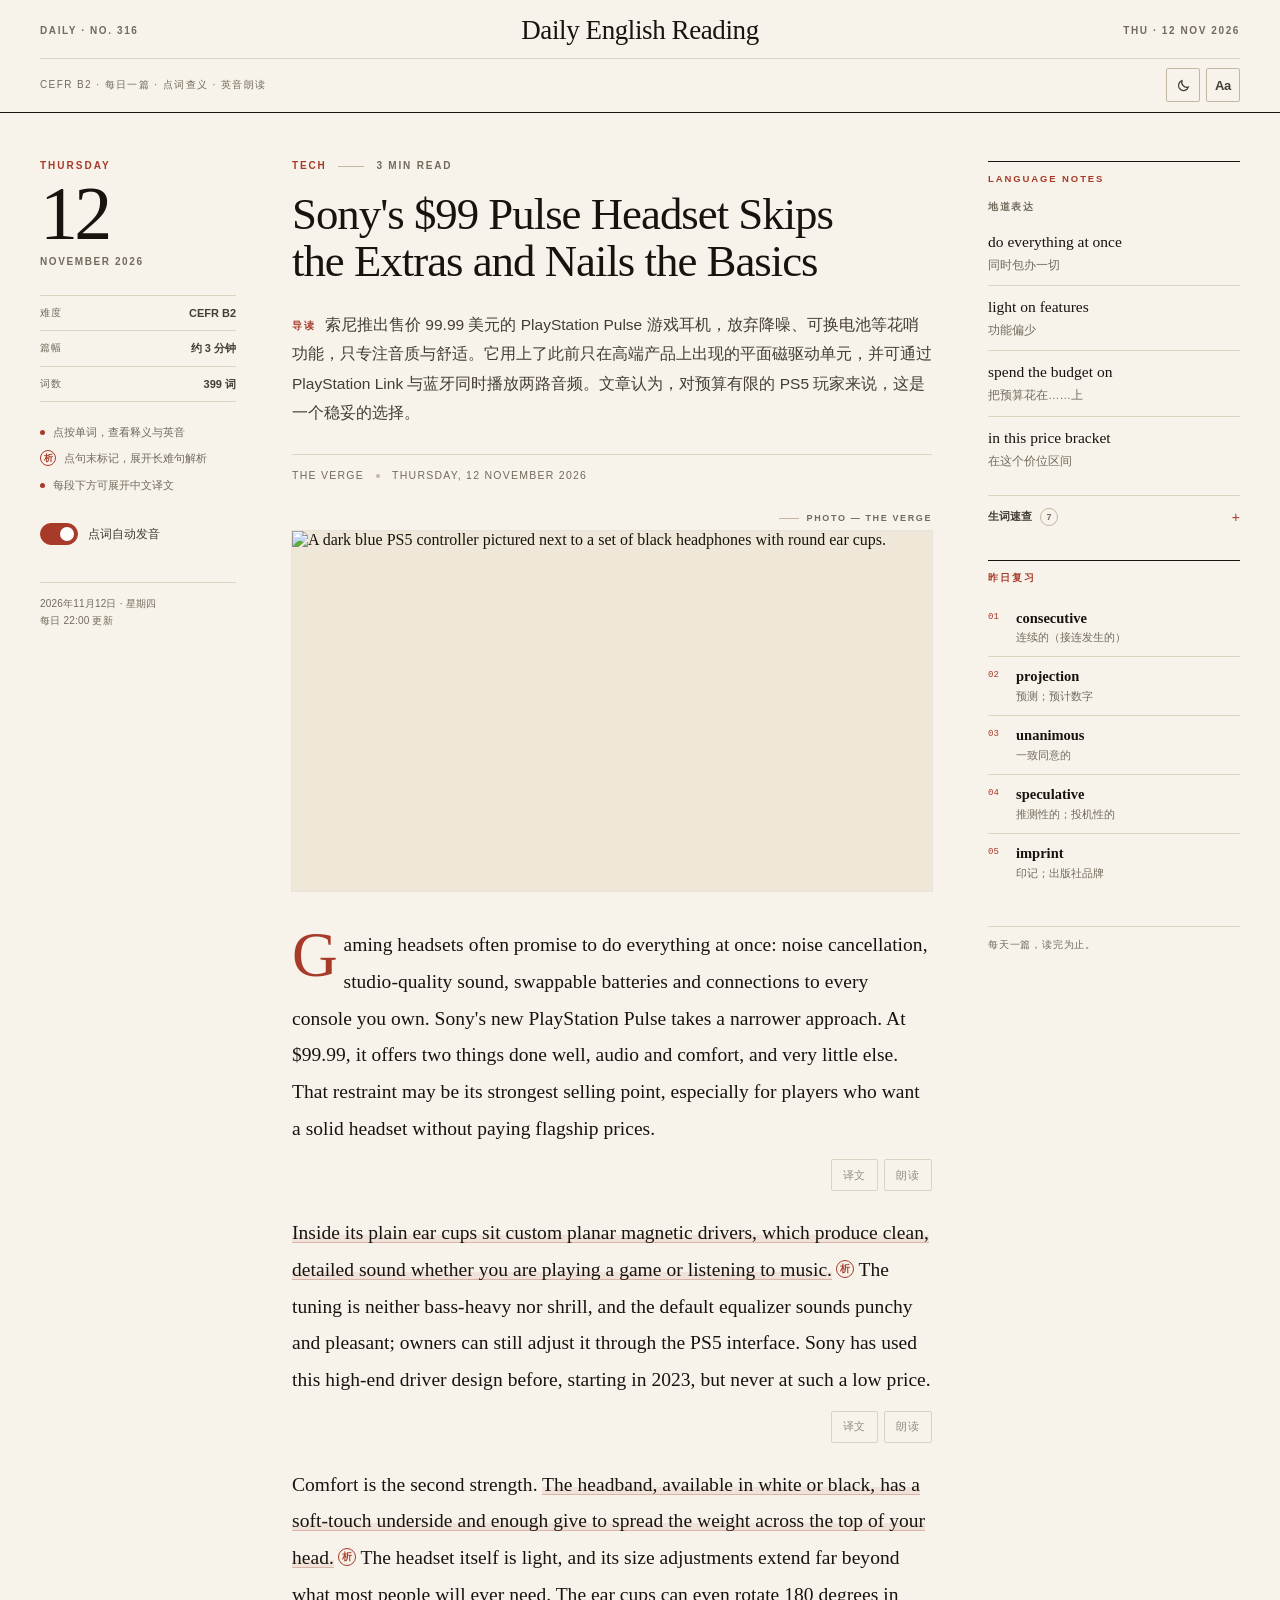
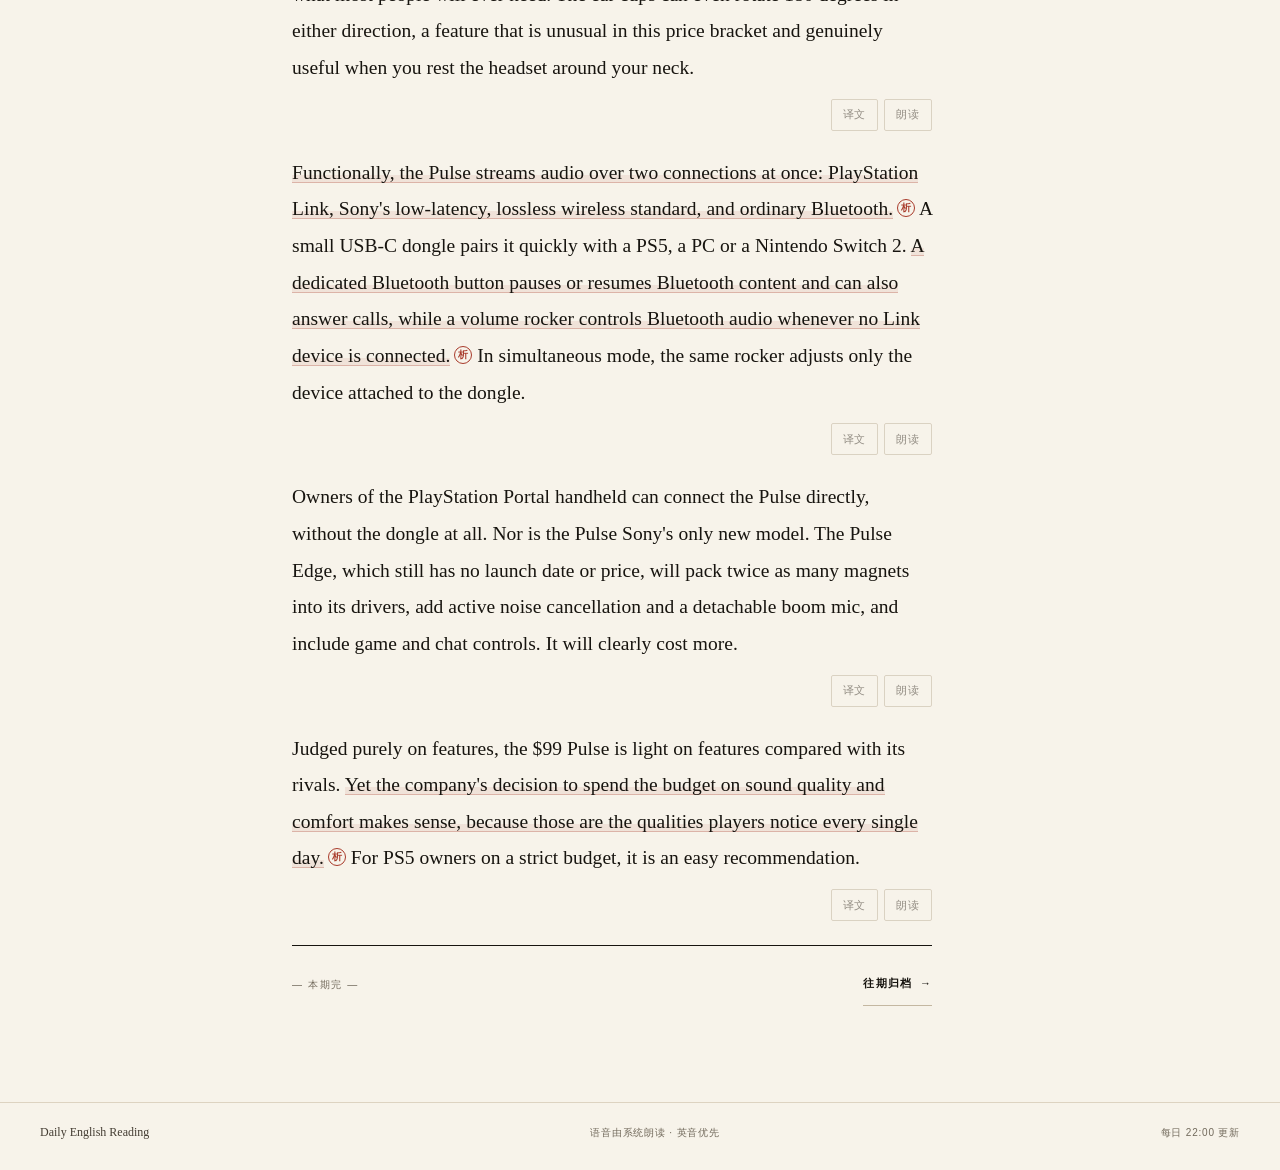
==== commit f2f57542: "Daily English Reading 2026-11-12" ====
--- a/qub2qw6b/index.html
+++ b/qub2qw6b/index.html
@@ -1,106 +1,363 @@
-<!doctype html><html lang="en"><head><meta charset="utf-8">
+<!doctype html><html lang="zh-CN" data-theme="light"><head><meta charset="utf-8">
 <meta name="viewport" content="width=device-width,initial-scale=1,viewport-fit=cover">
-<meta name="theme-color" content="#111827">
-<title>2026-11-12 · Daily English Reading</title>
+<meta name="theme-color" content="#F7F3EA">
+<meta name="page-type" content="editorial"><meta name="site-kind" content="media">
+<meta name="description" content="索尼推出售价 99.99 美元的 PlayStation Pulse 游戏耳机，放弃降噪、可换电池等花哨功能，只专注音质与舒适。它用上了此前只在高端产品上出现的平面磁驱动单元…">
+<title>2026-11-12 · Sony&#x27;s $99 Pulse Headset Skips the Extras and Nails the Basics · Daily English Reading</title>
+<script>try{var t=localStorage.getItem("theme");document.documentElement.setAttribute("data-theme",t||(window.matchMedia&&matchMedia("(prefers-color-scheme: dark)").matches?"dark":"light"));}catch(e){}</script>
 <style>
-*{box-sizing:border-box}
+*,*::before,*::after{box-sizing:border-box}
+html{-webkit-text-size-adjust:100%;scroll-behavior:auto}
+:root{
+  --paper:#F7F3EA;--paper-2:#EFE8D9;--ink:#17140F;--ink-2:#443D33;
+  --rule:#DDD3C1;--rule-strong:#C4B7A1;--accent:#A83A2A;--accent-ink:#7C2A1E;--muted:#726A5C;
+  --accent-soft:rgba(168,58,42,.09);--card:#FCF9F2;--pop-bg:#191510;--pop-ink:#F7F3EA;
+  --pop-border:rgba(255,255,255,.24);
+  --serif:"Charter","Iowan Old Style","Palatino Linotype",Palatino,Georgia,"Songti SC","Noto Serif CJK SC",serif;
+  --sans:-apple-system,BlinkMacSystemFont,"Segoe UI","PingFang SC","Hiragino Sans GB","Microsoft YaHei",sans-serif;
+  --mono:"SFMono-Regular",Consolas,"Liberation Mono",monospace;
+  --read:19.5px;--gutter:40px;
+  color-scheme:light;
+}
+[data-theme="dark"]{
+  --paper:#131210;--paper-2:#191713;--ink:#EFE9DD;--ink-2:#CFC6B6;--muted:#9A9081;
+  --rule:#2D2922;--rule-strong:#443D32;--accent:#E0785F;--accent-ink:#F2A28D;
+  --accent-soft:rgba(224,120,95,.13);--card:#1B1916;--pop-bg:#F2EBDF;--pop-ink:#17140F;
+  --pop-border:rgba(0,0,0,.2);
+  color-scheme:dark;
+}
 html,body{margin:0;padding:0}
-body{background:#f5f6f8;color:#1f2328;font-family:-apple-system,BlinkMacSystemFont,'PingFang SC','Helvetica Neue',Arial,sans-serif;-webkit-text-size-adjust:100%;padding-bottom:calc(90px + env(safe-area-inset-bottom))}
-.wrap{max-width:720px;margin:0 auto;padding:14px 14px 8px}
-.hero{background:#111827;color:#fff;border-radius:14px;padding:16px 18px}
-.kicker{font-size:10px;letter-spacing:2px;opacity:.7}
-.date{font-size:21px;font-weight:700;margin-top:5px}
-.tip{font-size:12px;opacity:.85;margin-top:6px;line-height:1.5}
-.card{background:#fff;border-radius:14px;padding:18px 16px;margin-top:12px}
-.pill{display:inline-block;font-size:11px;font-weight:600;padding:3px 9px;border-radius:999px;background:#eef2ff;color:#4338ca}
-h1{font-size:20px;line-height:1.4;margin:10px 0 4px}
-.src{font-size:12px;color:#9ca3af;margin-bottom:12px}
-.sum{border-left:3px solid #4338ca;background:#f7f7f8;border-radius:8px;padding:10px 12px;font-size:14px;line-height:1.75;color:#374151;margin-bottom:14px}
-p{font-size:17px;line-height:1.95;margin:0 0 16px;overflow-wrap:break-word}
-.w{cursor:pointer;border-radius:4px;-webkit-tap-highlight-color:transparent;touch-action:manipulation}
-.w.on{background:#fff3c4}
-.tr{margin:-8px 0 16px;display:flex;align-items:center;gap:8px;flex-wrap:wrap}
-.trbtn{border:0;background:#eef2ff;color:#4338ca;font-size:12px;padding:5px 10px;border-radius:999px;font-family:inherit}
-.spk{border:0;background:#f3f4f6;color:#374151;font-size:12px;padding:5px 10px;border-radius:999px;font-family:inherit}
-.trbox{flex-basis:100%;margin-top:8px;background:#f7f8fa;border-left:3px solid #c7d2fe;border-radius:8px;padding:10px 12px;font-size:14px;line-height:1.8;color:#374151}
+body{background:var(--paper);color:var(--ink);font-family:var(--serif);-webkit-font-smoothing:antialiased;text-rendering:optimizeLegibility}
+a{color:inherit}
+img{max-width:100%}
+button{font-family:inherit}
+::selection{background:var(--accent);color:#fff}
+:focus-visible{outline:2px solid var(--accent);outline-offset:3px}
+.skip{position:absolute;left:16px;top:-80px;z-index:220;background:var(--ink);color:var(--paper);padding:12px 16px;font:600 13px/1 var(--sans);text-decoration:none;border-radius:2px;transition:top .15s}
+.skip:focus{top:12px}
+.progress{position:fixed;top:0;left:0;right:0;height:2px;z-index:150;pointer-events:none}
+.progress span{display:block;height:100%;background:var(--accent);transform:scaleX(0);transform-origin:0 50%;transition:transform .1s linear}
+/* masthead */
+.masthead{border-bottom:1px solid var(--ink)}
+.mast-inner{max-width:1320px;margin:0 auto;padding:0 var(--gutter)}
+.mast-main{display:grid;grid-template-columns:1fr auto 1fr;align-items:center;gap:20px;padding:17px 0 14px}
+.mast-meta{font:600 10px/1.4 var(--sans);letter-spacing:.16em;text-transform:uppercase;color:var(--muted)}
+.mast-date{text-align:right}
+.wordmark{font-family:var(--serif);font-size:27px;line-height:1;letter-spacing:-.015em;text-decoration:none;text-align:center;white-space:nowrap}
+.mast-sub{display:flex;align-items:center;justify-content:space-between;gap:16px;padding:9px 0 10px;border-top:1px solid var(--rule)}
+.mast-hint{font:500 10px/1.4 var(--sans);letter-spacing:.14em;text-transform:uppercase;color:var(--muted)}
+.tools{display:flex;gap:6px;align-items:center}
+.tool{width:34px;height:34px;display:inline-flex;align-items:center;justify-content:center;border:1px solid var(--rule-strong);border-radius:2px;background:transparent;color:var(--ink-2);cursor:pointer;transition:background .18s,color .18s,border-color .18s}
+.tool:hover{background:var(--ink);color:var(--paper);border-color:var(--ink)}
+.tool:active{transform:translateY(1px)}
+.tool svg{width:15px;height:15px;display:block}
+.tool.aa{font:600 13px/1 var(--sans);letter-spacing:-.02em}
+[data-theme="light"] .i-sun{display:none}
+[data-theme="dark"] .i-moon{display:none}
+/* page frame */
+.page{max-width:1320px;margin:0 auto;padding:48px var(--gutter) 40px;display:grid;grid-template-columns:196px minmax(0,1fr) 252px;column-gap:56px;align-items:start}
+/* left rail */
+.rail-left{position:sticky;top:28px}
+.dateline{display:flex;flex-direction:column;line-height:1}
+.dow{font:600 10px/1 var(--sans);letter-spacing:.2em;color:var(--accent)}
+.dnum{font-family:var(--serif);font-size:76px;line-height:.92;letter-spacing:-.05em;margin:8px 0 6px;font-weight:400}
+.dmy{font:600 10px/1.4 var(--sans);letter-spacing:.16em;color:var(--muted)}
+.factlist{margin:26px 0 0;padding:0;border-top:1px solid var(--rule)}
+.factlist > div{display:flex;justify-content:space-between;gap:12px;padding:9px 0;border-bottom:1px solid var(--rule)}
+.factlist dt{font:500 10px/1.5 var(--sans);letter-spacing:.1em;color:var(--muted)}
+.factlist dd{margin:0;font:600 11px/1.5 var(--sans);color:var(--ink-2);text-align:right}
+.howto{margin-top:22px}
+.howto p{display:flex;gap:8px;align-items:flex-start;margin:0 0 9px;font:400 11px/1.55 var(--sans);color:var(--muted)}
+.hdot{flex:none;width:5px;height:5px;border-radius:50%;background:var(--accent);margin-top:6px}
+.hmark{flex:none;width:16px;height:16px;border:1px solid var(--accent);color:var(--accent);border-radius:50%;font:600 9px/14px var(--sans);text-align:center;margin-top:0}
+.switch{display:flex;align-items:center;gap:10px;min-height:44px;margin-top:18px;font:500 11.5px/1.4 var(--sans);color:var(--ink-2);cursor:pointer;user-select:none}
+.switch input{position:absolute;opacity:0;width:1px;height:1px}
+.track{position:relative;flex:none;width:38px;height:22px;border:1px solid var(--rule-strong);border-radius:999px;transition:background .18s,border-color .18s}
+.track::after{content:"";position:absolute;left:3px;top:3px;width:14px;height:14px;border-radius:50%;background:var(--muted);transition:transform .18s,background .18s}
+.switch input:checked + .track{background:var(--accent);border-color:var(--accent)}
+.switch input:checked + .track::after{transform:translateX(16px);background:#fff}
+.switch input:focus-visible + .track{outline:2px solid var(--accent);outline-offset:3px}
+.rail-foot{margin-top:26px;padding-top:12px;border-top:1px solid var(--rule);font:400 10px/1.7 var(--sans);color:var(--muted);letter-spacing:.02em}
+/* story */
+.stories{min-width:0;max-width:700px}
+.eyebrow{display:flex;align-items:center;gap:12px;font:600 10px/1 var(--sans);letter-spacing:.18em;text-transform:uppercase;color:var(--muted)}
+.cat{color:var(--accent)}
+.eyebrow .sep{display:block;width:26px;height:1px;background:var(--rule-strong)}
+h1{font-family:var(--serif);font-weight:400;font-size:clamp(36px,3.5vw,52px);line-height:1.06;letter-spacing:-.022em;margin:20px 0 0;text-wrap:balance;color:var(--ink)}
+.standfirst{margin:24px 0 0;font-family:var(--sans);font-size:15.5px;line-height:1.9;color:var(--ink-2);text-wrap:pretty}
+.sf-label{display:inline-block;margin-right:10px;font:600 9.5px/1 var(--sans);letter-spacing:.16em;color:var(--accent);vertical-align:1px}
+.byline{margin-top:26px;padding-top:13px;border-top:1px solid var(--rule);display:flex;flex-wrap:wrap;align-items:center;gap:8px 12px;font:500 10.5px/1.5 var(--sans);letter-spacing:.12em;text-transform:uppercase;color:var(--muted)}
+.byline a{text-decoration:none;border-bottom:1px solid transparent;transition:border-color .18s,color .18s}
+.byline a:hover{color:var(--ink);border-color:var(--ink)}
+.byline .sep{width:4px;height:4px;border-radius:50%;background:var(--rule-strong)}
+.lead{margin:30px 0 36px}
+.fig-credit{display:flex;justify-content:flex-end;align-items:center;gap:8px;padding:0 0 8px;font:600 9px/1 var(--sans);letter-spacing:.18em;text-transform:uppercase;color:var(--muted)}
+.fig-credit::before{content:"";width:20px;height:1px;background:var(--rule-strong)}
+.frame{overflow:hidden;background:var(--paper-2);outline:1px solid rgba(0,0,0,.06)}
+.frame img{display:block;width:100%;height:auto;aspect-ratio:16/9;object-fit:cover;transition:transform .7s cubic-bezier(.2,.7,.2,1)}
+.frame:hover img{transform:scale(1.012)}
+[data-theme="dark"] .frame img{filter:brightness(.92) saturate(.95)}
+.typeplate{aspect-ratio:16/9;background:var(--ink);color:var(--paper);display:flex;flex-direction:column;justify-content:space-between;padding:26px 28px;margin:30px 0 36px}
+.tp-kicker{font:600 9px/1 var(--sans);letter-spacing:.2em;color:var(--accent)}
+.tp-word{font:400 clamp(54px,10vw,96px)/.9 var(--serif);letter-spacing:-.04em}
+.tp-line{height:1px;background:currentColor;opacity:.3}
+/* prose */
+.prose{margin-top:8px}
+.prose p{font-family:var(--serif);font-size:var(--read);line-height:1.88;letter-spacing:.002em;margin:0 0 16px;overflow-wrap:break-word;text-wrap:pretty}
+.prose p.first::first-letter{float:left;font-size:3.25em;line-height:.78;padding:.06em .09em 0 0;color:var(--accent);font-weight:400}
+.w{cursor:pointer;border-radius:2px;transition:background-color .16s,box-shadow .16s,color .16s;-webkit-tap-highlight-color:transparent;touch-action:manipulation}
+.w:hover{background:var(--accent-soft);box-shadow:inset 0 -1px 0 var(--rule-strong)}
+.w.on{background:var(--accent-soft);box-shadow:inset 0 -1px 0 var(--accent);color:var(--accent-ink)}
+.hard{background:linear-gradient(180deg,transparent 62%,var(--accent-soft) 62%);box-shadow:inset 0 -1px 0 rgba(168,58,42,.28);cursor:pointer}
+[data-theme="dark"] .hard{box-shadow:inset 0 -1px 0 rgba(224,120,95,.32)}
+.hard:hover{background:var(--accent-soft)}
+.hardmark{display:inline-flex;align-items:center;justify-content:center;width:18px;height:18px;margin-left:4px;border:1px solid var(--accent);border-radius:50%;color:var(--accent);font:600 9.5px/1 var(--sans);vertical-align:4px;cursor:pointer;transition:background .16s,color .16s}
+.hardmark:hover{background:var(--accent);color:var(--paper)}
+.para-tools{display:flex;align-items:center;justify-content:flex-end;gap:6px;margin:-4px 0 24px;opacity:.55;transition:opacity .18s}
+.prose p:hover + .para-tools,.para-tools:hover,.para-tools:focus-within{opacity:1}
+.trbtn,.spk{display:inline-flex;align-items:center;gap:6px;height:32px;padding:0 11px;border:1px solid var(--rule-strong);border-radius:2px;background:transparent;color:var(--ink-2);font:500 10.5px/1 var(--sans);letter-spacing:.08em;cursor:pointer;transition:background .18s,color .18s,border-color .18s}
+.trbtn:hover,.spk:hover{background:var(--ink);border-color:var(--ink);color:var(--paper)}
+.trbtn:active,.spk:active{transform:translateY(1px)}
+.pa{display:none}
+.trbox{margin:-14px 0 28px;padding:16px 18px;background:var(--card);border-left:2px solid var(--accent);font-family:var(--sans);font-size:14.5px;line-height:1.9;color:var(--ink-2);text-wrap:pretty}
+.trbox::before{content:"参考译文";display:block;margin-bottom:6px;font:600 9px/1 var(--sans);letter-spacing:.16em;color:var(--accent)}
 .trbox[hidden]{display:none}
-.pa{display:none}
-.hard{color:#b45309;background:#fff8e6;border-radius:4px;padding:1px 2px;cursor:pointer}
-.hardmark{display:inline-block;margin-left:3px;font-size:10px;line-height:1;padding:3px 5px;border-radius:999px;background:#f59e0b;color:#fff;cursor:pointer;vertical-align:super;font-weight:600}
-#pop .pc{white-space:pre-line}
-#wy{display:none}
-figure{margin:0 0 14px}
-figure img{width:100%;display:block;border-radius:10px}
-figcaption{font-size:12px;color:#9ca3af;margin-top:6px;line-height:1.5}
-h3{font-size:15px;margin:18px 0 8px}
-.col{background:#fafafa;border-radius:10px;padding:10px 12px}
-.col .it{padding:5px 0;font-size:14px;line-height:1.6}
-.col .cn{color:#6b7280;font-size:13px}
-details{background:#fafafa;border-radius:10px;padding:10px 12px;margin-top:10px}
-summary{cursor:pointer;font-size:14px;font-weight:600;color:#374151}
-details .li{font-size:14px;line-height:1.9;padding:2px 0}
-details .li b{font-weight:600}
-.foot{font-size:12px;color:#9ca3af;text-align:center;padding:14px 0 6px}
-#pop{position:fixed;display:none;z-index:99;background:#111827;color:#fff;border-radius:12px;padding:11px 13px;box-shadow:0 10px 30px rgba(0,0,0,.28);max-width:min(280px,calc(100vw - 24px));font-size:14px;line-height:1.55}
-#pop.show{display:block}
-#pop .pw{font-weight:700;font-size:16px}
-#pop .pi{font-family:Georgia,'Times New Roman',serif;color:#c7d2fe;margin-top:2px}
-#pop .pp{display:inline-block;font-size:12px;color:#9ca3af;margin-top:2px}
-#pop .pc{margin-top:4px;color:#f3f4f6}
-#pop .row{margin-top:8px;display:flex;gap:8px}
-#pop button{border:0;border-radius:9px;padding:10px 14px;font-size:15px;min-height:42px;background:#374151;color:#fff}
-.sw{display:inline-flex;align-items:center;gap:6px;margin-top:8px;font-size:12px;opacity:.9}
-.sw input{width:16px;height:16px}
-#pop button.say{background:#4f46e5}
+/* right rail */
+.rail-right{display:flex;flex-direction:column;gap:34px}
+.panel{border-top:1px solid var(--ink);padding-top:12px}
+.panel-title{margin:0 0 16px;font:600 9.5px/1 var(--sans);letter-spacing:.2em;text-transform:uppercase;color:var(--accent)}
+.panel h3{margin:0 0 8px;font:600 9.5px/1.4 var(--sans);letter-spacing:.16em;text-transform:uppercase;color:var(--muted)}
+.colloc{list-style:none;margin:0;padding:0}
+.colloc li{display:block;padding:11px 0;border-bottom:1px solid var(--rule)}
+.colloc li:last-child{border-bottom:0}
+.colloc .en{display:block;font-family:var(--serif);font-size:15.5px;line-height:1.35;color:var(--ink)}
+.colloc .cn{display:block;margin-top:3px;font:400 11.5px/1.6 var(--sans);color:var(--muted)}
+.gloss{margin-top:14px;padding-top:12px;border-top:1px solid var(--rule)}
+.gloss summary{display:flex;align-items:center;gap:8px;cursor:pointer;font:600 11px/1.4 var(--sans);color:var(--ink-2);list-style:none}
+.gloss summary::-webkit-details-marker{display:none}
+.gloss summary span{display:inline-flex;align-items:center;justify-content:center;min-width:18px;height:18px;padding:0 5px;border:1px solid var(--rule-strong);border-radius:50%;font:600 9px/1 var(--sans);color:var(--muted)}
+.gloss summary::after{content:"+";font:400 14px/1 var(--sans);color:var(--accent);margin-left:auto}
+.gloss[open] summary::after{content:"−"}
+.gloss dl{margin:10px 0 0;padding:0}
+.gloss dl > div{padding:7px 0;border-bottom:1px solid var(--rule)}
+.gloss dl > div:last-child{border-bottom:0}
+.gloss dt{font-family:var(--serif);font-size:13.5px;line-height:1.4;color:var(--ink)}
+.gloss dd{margin:2px 0 0;font:400 11.5px/1.6 var(--sans);color:var(--muted)}
+.review-list{list-style:none;margin:0;padding:0}
+.review-list li{display:grid;grid-template-columns:22px 1fr;grid-template-rows:auto auto;column-gap:6px;padding:10px 0;border-bottom:1px solid var(--rule)}
+.review-list li:last-child{border-bottom:0}
+.review-list .idx{grid-row:1 / span 2;font:500 9px/1 var(--mono);color:var(--accent);padding-top:4px}
+.review-list b{font-family:var(--serif);font-size:14.5px;font-weight:600;line-height:1.3}
+.review-list .meaning{grid-column:2;font:400 11px/1.55 var(--sans);color:var(--muted);margin-top:2px}
+.rail-end{margin:0;padding-top:10px;border-top:1px solid var(--rule);font:400 10px/1.6 var(--sans);letter-spacing:.08em;color:var(--muted)}
+.notes-inline{margin-top:44px}
+/* foot */
+.story-foot{display:flex;flex-wrap:wrap;align-items:center;justify-content:space-between;gap:12px;margin-top:22px;padding-top:16px;border-top:1px solid var(--ink);font:500 10px/1.5 var(--sans);letter-spacing:.12em;text-transform:uppercase;color:var(--muted)}
+.end-mark{font:400 10px/1.5 var(--sans);letter-spacing:.16em;text-transform:uppercase}
+.archive-link{display:inline-flex;align-items:center;gap:8px;min-height:44px;font:600 11px/1 var(--sans);letter-spacing:.1em;text-transform:uppercase;text-decoration:none;color:var(--ink);border-bottom:1px solid var(--rule-strong);transition:border-color .18s}
+.archive-link:hover{border-color:var(--accent)}
+.archive-link span{transition:transform .18s}
+.archive-link:hover span{transform:translateX(3px)}
+.bottom{margin-top:56px;border-top:1px solid var(--rule)}
+.bottom-in{display:flex;align-items:center;justify-content:space-between;gap:16px;max-width:1320px;margin:0 auto;padding:20px var(--gutter) 28px;font:400 10px/1.6 var(--sans);letter-spacing:.08em;color:var(--muted)}
+.bottom-in .brand{font-family:var(--serif);font-size:12px;letter-spacing:0;color:var(--ink-2)}
+/* dictionary popover */
+#pop{position:fixed;display:none;z-index:180;width:300px;max-width:calc(100vw - 24px);background:var(--pop-bg);color:var(--pop-ink);padding:18px 18px 14px;border-radius:2px;box-shadow:0 20px 60px rgba(0,0,0,.3),0 2px 8px rgba(0,0,0,.18);font-family:var(--sans);max-height:70vh;overflow:auto}
+#pop.show{display:block;animation:popIn .18s ease-out both}
+@keyframes popIn{from{opacity:0;transform:translateY(4px)}to{opacity:1;transform:none}}
+#pop .pw{font-family:var(--serif);font-size:24px;line-height:1.1;letter-spacing:-.01em}
+#pop .pi{font-family:var(--serif);font-size:12.5px;font-style:italic;opacity:.72;margin-top:4px}
+#pop .pp{display:inline-block;font-size:11px;opacity:.7;margin-top:3px}
+#pop .pc{margin-top:10px;font-size:13px;line-height:1.7;white-space:pre-line}
+#pop .row{display:flex;gap:8px;margin-top:14px}
+#pop button{flex:1;height:40px;border:1px solid var(--pop-border);background:transparent;color:inherit;font:500 12px/1 var(--sans);border-radius:2px;cursor:pointer;transition:background .18s,color .18s,border-color .18s}
+#pop button:hover{background:rgba(127,127,127,.16)}
+#pop button svg{width:13px;height:13px;vertical-align:-2px;margin-right:4px}
+#pop button.say{background:var(--accent);border-color:var(--accent);color:#fff}
+#pop button.say:hover{filter:brightness(1.08)}
+/* entrance */
+@media (prefers-reduced-motion:no-preference){
+  .story-head{animation:rise .65s cubic-bezier(.2,.7,.2,1) both}
+  .lead,.typeplate{animation:rise .8s .08s cubic-bezier(.2,.7,.2,1) both}
+}
+@keyframes rise{from{opacity:0;transform:translateY(12px)}to{opacity:1;transform:none}}
+@media (prefers-reduced-motion:reduce){
+  *,*::before,*::after{animation-duration:.001ms !important;animation-iteration-count:1 !important;transition-duration:.001ms !important}
+  .frame:hover img{transform:none}
+}
+@media (hover:none){.para-tools{opacity:1}
+  .tool:hover{background:transparent;color:var(--ink-2);border-color:var(--rule-strong)}
+  .trbtn:hover,.spk:hover{background:transparent;color:var(--ink-2);border-color:var(--rule-strong)}
+  .frame:hover img{transform:none}}
+/* tablet */
+@media (max-width:1180px){
+  .page{grid-template-columns:170px minmax(0,1fr);grid-template-areas:"left stories" "left notes";column-gap:44px}
+  .rail-left{grid-area:left}
+  .stories{grid-area:stories}
+  .rail-right{grid-area:notes;display:grid;grid-template-columns:1fr 1fr;gap:34px;align-items:start;margin-top:48px}
+  h1{font-size:clamp(38px,4.2vw,44px)}
+  .rail-end{display:none}
+}
+@media (max-width:900px){
+  :root{--gutter:24px}
+  .wordmark{font-size:22px}
+  .page{display:block;padding-top:28px}
+  .rail-left{position:static;display:grid;grid-template-columns:auto 1fr auto;align-items:center;gap:20px;padding:18px 0 20px;border-top:1px solid var(--ink);border-bottom:1px solid var(--rule);margin-bottom:34px}
+  .dateline{flex-direction:row;align-items:baseline;gap:10px}
+  .dnum{font-size:46px;margin:0}
+  .dow,.dmy{font-size:9px;letter-spacing:.14em}
+  .factlist{display:flex;gap:18px;margin:0;border:0}
+  .factlist>div{display:block;border:0;padding:0}
+  .factlist dt{font-size:9px}
+  .factlist dd{text-align:left;font-size:10px}
+  .howto,.rail-foot{display:none}
+  .switch{margin:0;justify-self:end}
+  .stories{max-width:720px;margin:0 auto}
+  .rail-right{margin-top:44px}
+  h1{font-size:clamp(34px,6vw,46px)}
+}
+/* phone */
+@media (max-width:640px){
+  :root{--gutter:20px;--read:18.5px}
+  .mast-inner{position:relative}
+  .mast-main{display:flex;flex-wrap:wrap;align-items:center;padding:11px 0 10px;gap:0}
+  .mast-meta{font-size:9px;letter-spacing:.1em}
+  .mast-date{display:none}
+  .wordmark{order:3;flex:1 1 100%;text-align:left;font-size:21px;white-space:normal;margin-top:7px}
+  .mast-sub{position:absolute;top:7px;right:20px;border:0;padding:0}
+  .mast-hint{display:none}
+  .tool{width:44px;height:44px}
+  .tools{gap:4px}
+  .mast-sub .tools{margin-left:auto}
+  .page{padding-top:22px}
+  .rail-left{display:flex;flex-wrap:wrap;gap:12px 16px;padding:14px 0 16px;margin-bottom:26px}
+  .dateline{flex:1 1 100%;justify-content:space-between;align-items:baseline}
+  .dnum{font-size:40px}
+  .factlist{flex:1 1 auto;gap:14px;order:2}
+  .switch{order:3;margin:0 0 0 auto;min-height:44px;font-size:10.5px}
+  h1{font-size:clamp(30px,8.6vw,38px);line-height:1.1;margin-top:16px}
+  .standfirst{font-size:14.5px;margin-top:20px;line-height:1.85}
+  .byline{margin-top:20px}
+  .lead,.typeplate{margin:24px 0 28px}
+  .prose p{line-height:1.84;margin-bottom:14px}
+  .prose p.first::first-letter{font-size:2.9em}
+  .para-tools{opacity:1;margin:-2px 0 20px;gap:8px}
+  .trbtn,.spk{height:44px;padding:0 15px;font-size:11px}
+  .trbox{font-size:14px;padding:15px 16px;margin:-10px 0 26px}
+  .gloss summary{min-height:44px;padding:4px 0}
+  .rail-right{grid-template-columns:1fr;gap:30px}
+  .bottom-in{flex-direction:column;align-items:flex-start;gap:8px;padding-top:18px}
+}
+@media (max-width:420px){
+  .mast-hint{display:none}
+  .factlist{gap:12px}
+  h1{font-size:31px}
+}
+/* popover as bottom sheet on phones */
+@media (max-width:640px){
+  #pop.sheet{left:0 !important;right:0 !important;top:auto !important;bottom:0;width:100%;max-width:none;max-height:72vh;border-radius:0;padding:18px 20px calc(18px + env(safe-area-inset-bottom));box-shadow:0 -18px 50px rgba(0,0,0,.25);animation:sheetIn .2s ease-out both}
+  #pop.sheet::before{content:"";display:block;width:34px;height:3px;background:currentColor;opacity:.22;margin:-6px auto 14px}
+  #pop.sheet button{height:44px}
+  @keyframes sheetIn{from{opacity:.4;transform:translateY(24px)}to{opacity:1;transform:none}}
+}
 </style>
-</head><body><div class="wrap">
-<div class="hero"><div class="kicker">DAILY ENGLISH READING</div><div class="date">2026-11-12</div><div class="tip">CEFR B2 · 点单词看释义 · 点 🔊 听英音</div><label class="sw"><input type="checkbox" id="auto" checked> 点词自动发音</label></div>
-<div class="card">
-<div class="pill">tech</div>
-<h1>Sony&#x27;s $99 Pulse Headset Skips the Extras and Nails the Basics</h1>
-<div class="src">The Verge · 约 3 分钟</div>
-<figure><img src="/english-reading/qub2qw6b/images/2026-11-12/a1.jpg" alt="A dark blue PS5 controller pictured next to a set of black headphones with round ear cups."><figcaption>A dark blue PS5 controller pictured next to a set of black headphones with round ear cups. · 图片：The Verge</figcaption></figure>
-<div class="sum"><b>导读</b>　索尼推出售价 99.99 美元的 PlayStation Pulse 游戏耳机，放弃降噪、可换电池等花哨功能，只专注音质与舒适。它用上了此前只在高端产品上出现的平面磁驱动单元，并可通过 PlayStation Link 与蓝牙同时播放两路音频。文章认为，对预算有限的 PS5 玩家来说，这是一个稳妥的选择。</div>
-<p><span class="w" data-i="&#x27;geimiŋ" data-p="" data-c="n. 赌博；赌胜负 ｜ [法] 赌博；赌赛">Gaming</span> <span class="w" data-i="ˈhedsets" data-p="" data-c="n. 戴在头上的耳机或听筒( headset的复数形式 )">headsets</span> <span class="w" data-i="&#x27;ɒ:fn" data-p="" data-c="adv. 时常；常常">often</span> <span class="w" data-i="&#x27;prɒmis" data-p="" data-c="n. 诺言；约定的事情；有指望 ｜ vt. 允诺；约定；预示 ｜ vi. 允诺；有前途；有指望">promise</span> <span class="w" data-i="tu:" data-p="" data-c="prep. 到；向；趋于 ｜ adv. 向前">to</span> <span class="w" data-i="du:" data-p="" data-c="v. 做；进行；完成">do</span> <span class="w" data-i="&#x27;evriθiŋ" data-p="" data-c="pron. 每件事物；所有事物">everything</span> <span class="w" data-i="æt" data-p="" data-c="prep. 在；向；对 ｜ [计] 地址转换器；异常传输；自动订票">at</span> <span class="w" data-i="wʌns" data-p="" data-c="adv. 一次；曾经；一旦 ｜ conj. 一旦；一经 ｜ n. 一次">once</span>: <span class="w" data-i="nɒiz" data-p="" data-c="n. 噪音；杂音；响声；喧闹 ｜ vt. 谣传 ｜ vi. 喧闹">noise</span> <span class="w" data-i="kænsә&#x27;leiʃәn" data-p="" data-c="n. 取消；作废；注销戳 ｜ [经] 注销；取消；保险单的注销">cancellation</span>, <span class="w" data-i="" data-p="" data-c="暂无词典释义（可能是专有名词）">studio-quality</span> <span class="w" data-i="saund" data-p="" data-c="n. 声音；语音；吵闹；声调 ｜ a. 健全的；可靠的；合理的；健康的 ｜ adv. 彻底地；充分地">sound</span>, <span class="w" data-i="" data-p="" data-c="[计] 可交换的">swappable</span> <span class="w" data-i="&#x27;bætә" data-p="" data-c="n. 电池（battery的复数形式）">batteries</span> <span class="w" data-i="ænd" data-p="" data-c="conj. 和；与 ｜ [计] 与">and</span> <span class="w" data-i="kә&#x27;nekʃәn" data-p="" data-c="n. 连接；关系（connection的复数形式）；关系学">connections</span> <span class="w" data-i="tu:" data-p="" data-c="prep. 到；向；趋于 ｜ adv. 向前">to</span> <span class="w" data-i="&#x27;evri" data-p="" data-c="a. 每一；所有的">every</span> <span class="w" data-i="kәn&#x27;sәul" data-p="" data-c="vt. 安慰；藉慰 ｜ n. 控制台 ｜ [计] 控制台">console</span> <span class="w" data-i="ju:" data-p="" data-c="pron. 你；你们">you</span> <span class="w" data-i="әun" data-p="" data-c="n. 自己的 ｜ a. 自己的；嫡亲的；同胞的 ｜ vt. 拥有；支配；自认；承认">own</span>. <span class="w" data-i="" data-p="" data-c="n. 索尼（日本电子娱乐公司）">Sony&#x27;s</span> <span class="w" data-i="nju:" data-p="" data-c="a. 新的；陌生的；最近的；不熟悉的 ｜ [法] 新发现的；新的；重新开始的">new</span> <span class="w" data-i="" data-p="" data-c="n. 游戏机">PlayStation</span> <span class="w" data-i="pʌls" data-p="" data-c="n. 脉冲；脉搏；情绪；意向 ｜ vi. 跳动；脉跳 ｜ vt. 使跳动；用脉冲调制">Pulse</span> <span class="w" data-i="teik" data-p="" data-c="vt. 取走；预备动作（take第三人称单数）">takes</span> <span class="w" data-i="ei" data-p="" data-c="第一个字母 A；一个；第一的\r ｜ art. [计] 累加器；加法器；地址；振幅">a</span> <span class="w" data-i="&#x27;nærәu" data-p="" data-c="a. 比较狭窄的（narrow的比较级）">narrower</span> <span class="w" data-i="ә&#x27;prәutʃ" data-p="" data-c="n. 接近；入门 ｜ vt. 接近；近似；找...商量 ｜ vi. 靠近">approach</span>. <span class="w" data-i="æt" data-p="" data-c="prep. 在；向；对 ｜ [计] 地址转换器；异常传输；自动订票">At</span> $99.99, <span class="w" data-i="it" data-p="" data-c="pron. 它 ｜ [计] 信息论；输入终端；智能终端；内捕获">it</span> <span class="w" data-i="&#x27;ɒfә" data-p="" data-c="n. 提议；出价；求婚；试图（offer的复数）">offers</span> <span class="w" data-i="tu:" data-p="" data-c="num. 二；二个">two</span> <span class="w" data-i="θiŋ" data-p="" data-c="n. 所有物；财产；用具；用品 ｜ [法] 物">things</span> <span class="w" data-i="dʌn" data-p="" data-c="a. 完成了的；好了的 ｜ do的过去分词">done</span> <span class="w" data-i="wel" data-p="" data-c="n. 井；泉水；源泉；好 ｜ v. 涌出 ｜ a. 健康的；良好的；适宜的；恰当的">well</span>, <span class="w" data-i="&#x27;ɒ:diou" data-p="" data-c="a. 音频的；声音的 ｜ [电] 声频">audio</span> <span class="w" data-i="ænd" data-p="" data-c="conj. 和；与 ｜ [计] 与">and</span> <span class="w" data-i="&#x27;kʌmfәt" data-p="" data-c="n. 舒适；安慰；安慰者 ｜ vt. 安慰">comfort</span>, <span class="w" data-i="ænd" data-p="" data-c="conj. 和；与 ｜ [计] 与">and</span> <span class="w" data-i="&#x27;veri" data-p="" data-c="a. 真正的；恰好的；十足的；特有的 ｜ adv. 非常；完全">very</span> <span class="w" data-i="&#x27;litl" data-p="" data-c="n. 一点点；少许；一会儿；短时间 ｜ a. 小的；很少的；幼小的；琐碎的 ｜ adv. 很少；稍微；完全不">little</span> <span class="w" data-i="els" data-p="" data-c="a. 别的；其他的 ｜ adv. 另外；否则；不然">else</span>. <span class="w" data-i="ðæt" data-p="" data-c="a. 那；那个 ｜ conj. 以致；因为 ｜ pron. 那">That</span> <span class="w" data-i="ri&#x27;streint" data-p="" data-c="n. 抑制；克制；束缚 ｜ [医] 约束；拘束">restraint</span> <span class="w" data-i="mei" data-p="" data-c="n. 五月 ｜ aux. 愿能；可以；愿意">may</span> <span class="w" data-i="bi:" data-p="" data-c="v. 是；表示；在 ｜ [计] 后端；总线允许">be</span> <span class="w" data-i="its" data-p="" data-c="pron. 它的">its</span> <span class="w" data-i="strɒŋ" data-p="" data-c="a. 最强壮的（为strong的最高级）">strongest</span> <span class="w" data-i="&#x27;seliŋ" data-p="" data-c="a. 卖的；销路好的；出售的 ｜ [经] 卖盘；出售；销路好">selling</span> <span class="w" data-i="pɒint" data-p="" data-c="n. 点；小数点；标点；地点 ｜ vt. 弄尖；强调；指出；加标点于 ｜ vi. 指；指向；表明">point</span>, <span class="w" data-i="i&#x27;speʃәli" data-p="" data-c="adv. 尤其；特别；格外">especially</span> <span class="w" data-i="fɒ:" data-p="" data-c="prep. 为；因为；至于 ｜ conj. 因为 ｜ [计] DOS批处理命令:对一组参数重复执行指定的命令">for</span> <span class="w" data-i="&#x27;pleiә" data-p="" data-c="n. 队员；参与者；迷你音碟机；雷射唱盘（player的复数形式）">players</span> <span class="w" data-i="hu:" data-p="" data-c="pron. 谁">who</span> <span class="w" data-i="wɒnt" data-p="" data-c="n. 需要的东西；缺乏；贫困；需要 ｜ vt. 要；希望；应该；缺少 ｜ vi. 生活困苦；需要；缺少">want</span> <span class="w" data-i="ei" data-p="" data-c="第一个字母 A；一个；第一的\r ｜ art. [计] 累加器；加法器；地址；振幅">a</span> <span class="w" data-i="&#x27;sɒlid" data-p="" data-c="n. 固体 ｜ a. 坚硬的；稳固的；固体的；实心的 ｜ [计] 原色">solid</span> <span class="w" data-i="&#x27;hedset" data-p="" data-c="n. (一副)耳机 ｜ [电] 头载机组">headset</span> <span class="w" data-i="wi&#x27;ðaut" data-p="" data-c="prep. 没有；不；在...之外 ｜ adv. 在外面；户外 ｜ n. 外面；外部">without</span> <span class="w" data-i="&#x27;peiiŋ" data-p="" data-c="a. 支付的；付款的；有利的；赢利的 ｜ [经] 支付">paying</span> <span class="w" data-i="&#x27;flægʃip" data-p="" data-c="n. 旗舰">flagship</span> <span class="w" data-i="prais" data-p="" data-c="n. 价格（price的复数）">prices</span>.</p>
-<div class="tr"><button class="trbtn" type="button">译文</button><button class="spk" type="button">朗读</button><audio class="pa" preload="none" src="/english-reading/qub2qw6b/audio/2026-11-12/b1-1.mp3"></audio><div class="trbox" hidden>游戏耳机常常承诺样样全能：主动降噪、录音室级音质、可更换电池，还能连上你拥有的每一台游戏机。索尼新推出的 PlayStation Pulse 走的是更窄的路线：99.99 美元的价格，只把音质和佩戴舒适这两件事做好，其他几乎一概不加。这种克制或许正是它最大的卖点，尤其对那些想要一副靠谱耳机、又不想付旗舰价钱的玩家来说。</div></div>
+
+</head><body>
+<a class="skip" href="#story">跳到正文</a>
+<div class="progress" aria-hidden="true"><span id="progbar"></span></div>
+<header class="masthead"><div class="mast-inner">
+<div class="mast-main"><span class="mast-meta">DAILY · NO. 316</span>
+<a class="wordmark" href="./">Daily English Reading</a>
+<span class="mast-meta mast-date">THU · 12 NOV 2026</span></div>
+<div class="mast-sub"><span class="mast-hint">CEFR B2 · 每日一篇 · 点词查义 · 英音朗读</span>
+<div class="tools">
+<button class="tool" id="themeBtn" type="button" aria-label="切换夜间模式"><svg class="i-moon" viewBox="0 0 16 16" fill="none" stroke="currentColor" stroke-width="1.3" aria-hidden="true"><path d="M13.2 9.6A5.4 5.4 0 0 1 6.4 2.8 5.4 5.4 0 1 0 13.2 9.6Z"/></svg><svg class="i-sun" viewBox="0 0 16 16" fill="none" stroke="currentColor" stroke-width="1.3" aria-hidden="true"><circle cx="8" cy="8" r="3"/><path d="M8 1.6v1.2M8 13.2v1.2M1.6 8h1.2M13.2 8h1.2M3.5 3.5l.85.85M11.65 11.65l.85.85M12.5 3.5l-.85.85M4.35 11.65l-.85.85"/></svg></button>
+<button class="tool aa" id="sizeBtn" type="button" aria-label="字号：标准，点击切换">Aa</button>
+</div></div></div></header>
+<main class="page" id="main">
+<aside class="rail-left" aria-label="本期信息">
+<div class="dateline"><span class="dow">THURSDAY</span><span class="dnum">12</span><span class="dmy">NOVEMBER 2026</span></div>
+<dl class="factlist">
+<div><dt>难度</dt><dd>CEFR B2</dd></div>
+<div><dt>篇幅</dt><dd>约 3 分钟</dd></div>
+<div><dt>词数</dt><dd>399 词</dd></div>
+</dl>
+<div class="howto"><p><span class="hdot" aria-hidden="true"></span>点按单词，查看释义与英音</p><p><span class="hmark" aria-hidden="true">析</span>点句末标记，展开长难句解析</p><p><span class="hdot" aria-hidden="true"></span>每段下方可展开中文译文</p></div>
+<label class="switch"><input type="checkbox" id="auto" checked><span class="track" aria-hidden="true"></span><span>点词自动发音</span></label>
+<div class="rail-foot">2026年11月12日 · 星期四<br>每日 22:00 更新</div>
+</aside>
+<div class="stories">
+<article class="story" id="story">
+<header class="story-head" data-enter>
+<div class="eyebrow"><span class="cat">TECH</span><span class="sep" aria-hidden="true"></span><span>3 MIN READ</span></div>
+<h1 lang="en">Sony&#x27;s $99 Pulse Headset Skips the Extras and Nails the Basics</h1>
+<p class="standfirst" lang="zh-CN"><span class="sf-label">导读</span>索尼推出售价 99.99 美元的 PlayStation Pulse 游戏耳机，放弃降噪、可换电池等花哨功能，只专注音质与舒适。它用上了此前只在高端产品上出现的平面磁驱动单元，并可通过 PlayStation Link 与蓝牙同时播放两路音频。文章认为，对预算有限的 PS5 玩家来说，这是一个稳妥的选择。</p>
+<div class="byline"><a href="https://www.theverge.com/games/1031291/sony-playstation-pulse-wireless-gaming-headset-hands-on" target="_blank" rel="noopener">The Verge</a><span class="sep" aria-hidden="true"></span><time datetime="2026-11-12">Thursday, 12 November 2026</time></div>
+</header>
+<figure class="lead"><div class="fig-credit">PHOTO — The Verge</div><div class="frame"><img src="/english-reading/qub2qw6b/images/2026-11-12/a1.jpg" alt="A dark blue PS5 controller pictured next to a set of black headphones with round ear cups." loading="eager" decoding="async"></div></figure>
+<div class="prose" lang="en">
+<p class="first"><span class="w" data-i="&#x27;geimiŋ" data-p="" data-c="n. 赌博；赌胜负 ｜ [法] 赌博；赌赛">Gaming</span> <span class="w" data-i="ˈhedsets" data-p="" data-c="n. 戴在头上的耳机或听筒( headset的复数形式 )">headsets</span> <span class="w" data-i="&#x27;ɒ:fn" data-p="" data-c="adv. 时常；常常">often</span> <span class="w" data-i="&#x27;prɒmis" data-p="" data-c="n. 诺言；约定的事情；有指望 ｜ vt. 允诺；约定；预示 ｜ vi. 允诺；有前途；有指望">promise</span> <span class="w" data-i="tu:" data-p="" data-c="prep. 到；向；趋于 ｜ adv. 向前">to</span> <span class="w" data-i="du:" data-p="" data-c="v. 做；进行；完成">do</span> <span class="w" data-i="&#x27;evriθiŋ" data-p="" data-c="pron. 每件事物；所有事物">everything</span> <span class="w" data-i="æt" data-p="" data-c="prep. 在；向；对 ｜ [计] 地址转换器；异常传输；自动订票">at</span> <span class="w" data-i="wʌns" data-p="" data-c="adv. 一次；曾经；一旦 ｜ conj. 一旦；一经 ｜ n. 一次">once</span>: <span class="w" data-i="nɒiz" data-p="" data-c="n. 噪音；杂音；响声；喧闹 ｜ vt. 谣传 ｜ vi. 喧闹">noise</span> <span class="w" data-i="kænsә&#x27;leiʃәn" data-p="" data-c="n. 取消；作废；注销戳 ｜ [经] 注销；取消；保险单的注销">cancellation</span>, <span class="w" data-i="" data-p="" data-c="暂无词典释义（可能是专有名词）">studio-quality</span> <span class="w" data-i="saund" data-p="" data-c="n. 声音；语音；吵闹；声调 ｜ a. 健全的；可靠的；合理的；健康的 ｜ adv. 彻底地；充分地">sound</span>, <span class="w" data-i="" data-p="" data-c="[计] 可交换的">swappable</span> <span class="w" data-i="&#x27;bætә" data-p="" data-c="n. 电池（battery的复数形式）">batteries</span> <span class="w" data-i="ænd" data-p="" data-c="conj. 和；与 ｜ [计] 与">and</span> <span class="w" data-i="kә&#x27;nekʃәn" data-p="" data-c="n. 连接；关系（connection的复数形式）；关系学">connections</span> <span class="w" data-i="tu:" data-p="" data-c="prep. 到；向；趋于 ｜ adv. 向前">to</span> <span class="w" data-i="&#x27;evri" data-p="" data-c="a. 每一；所有的">every</span> <span class="w" data-i="kәn&#x27;sәul" data-p="" data-c="vt. 安慰；藉慰 ｜ n. 控制台 ｜ [计] 控制台">console</span> <span class="w" data-i="ju:" data-p="" data-c="pron. 你；你们">you</span> <span class="w" data-i="әun" data-p="" data-c="n. 自己的 ｜ a. 自己的；嫡亲的；同胞的 ｜ vt. 拥有；支配；自认；承认">own</span>. <span class="w" data-i="" data-p="" data-c="n. 索尼（日本电子娱乐公司）">Sony&#x27;s</span> <span class="w" data-i="nju:" data-p="" data-c="a. 新的；陌生的；最近的；不熟悉的 ｜ [法] 新发现的；新的；重新开始的">new</span> <span class="w" data-i="" data-p="" data-c="n. 游戏机">PlayStation</span> <span class="w" data-i="pʌls" data-p="" data-c="n. 脉冲；脉搏；情绪；意向 ｜ vi. 跳动；脉跳 ｜ vt. 使跳动；用脉冲调制">Pulse</span> <span class="w" data-i="teik" data-p="" data-c="vt. 取走；预备动作（take第三人称单数）">takes</span> <span class="w" data-i="ei" data-p="" data-c="第一个字母 A；一个；第一的\r ｜ art. [计] 累加器；加法器；地址；振幅">a</span> <span class="w" data-i="&#x27;nærәu" data-p="" data-c="a. 比较狭窄的（narrow的比较级）">narrower</span> <span class="w" data-i="ә&#x27;prәutʃ" data-p="" data-c="n. 接近；入门 ｜ vt. 接近；近似；找...商量 ｜ vi. 靠近">approach</span>. <span class="w" data-i="æt" data-p="" data-c="prep. 在；向；对 ｜ [计] 地址转换器；异常传输；自动订票">At</span> $99.99, <span class="w" data-i="it" data-p="" data-c="pron. 它 ｜ [计] 信息论；输入终端；智能终端；内捕获">it</span> <span class="w" data-i="&#x27;ɒfә" data-p="" data-c="n. 提议；出价；求婚；试图（offer的复数）">offers</span> <span class="w" data-i="tu:" data-p="" data-c="num. 二；二个">two</span> <span class="w" data-i="θiŋ" data-p="" data-c="n. 所有物；财产；用具；用品 ｜ [法] 物">things</span> <span class="w" data-i="dʌn" data-p="" data-c="a. 完成了的；好了的 ｜ do的过去分词">done</span> <span class="w" data-i="wel" data-p="" data-c="n. 井；泉水；源泉；好 ｜ v. 涌出 ｜ a. 健康的；良好的；适宜的；恰当的">well</span>, <span class="w" data-i="&#x27;ɒ:diou" data-p="" data-c="a. 音频的；声音的 ｜ [电] 声频">audio</span> <span class="w" data-i="ænd" data-p="" data-c="conj. 和；与 ｜ [计] 与">and</span> <span class="w" data-i="&#x27;kʌmfәt" data-p="" data-c="n. 舒适；安慰；安慰者 ｜ vt. 安慰">comfort</span>, <span class="w" data-i="ænd" data-p="" data-c="conj. 和；与 ｜ [计] 与">and</span> <span class="w" data-i="&#x27;veri" data-p="" data-c="a. 真正的；恰好的；十足的；特有的 ｜ adv. 非常；完全">very</span> <span class="w" data-i="&#x27;litl" data-p="" data-c="n. 一点点；少许；一会儿；短时间 ｜ a. 小的；很少的；幼小的；琐碎的 ｜ adv. 很少；稍微；完全不">little</span> <span class="w" data-i="els" data-p="" data-c="a. 别的；其他的 ｜ adv. 另外；否则；不然">else</span>. <span class="w" data-i="ðæt" data-p="" data-c="a. 那；那个 ｜ conj. 以致；因为 ｜ pron. 那">That</span> <span class="w" data-i="ri&#x27;streint" data-p="" data-c="n. 抑制；克制；束缚 ｜ [医] 约束；拘束">restraint</span> <span class="w" data-i="mei" data-p="" data-c="n. 五月 ｜ aux. 愿能；可以；愿意">may</span> <span class="w" data-i="bi:" data-p="" data-c="v. 是；表示；在 ｜ [计] 后端；总线允许">be</span> <span class="w" data-i="its" data-p="" data-c="pron. 它的">its</span> <span class="w" data-i="strɒŋ" data-p="" data-c="a. 最强壮的（为strong的最高级）">strongest</span> <span class="w" data-i="&#x27;seliŋ" data-p="" data-c="a. 卖的；销路好的；出售的 ｜ [经] 卖盘；出售；销路好">selling</span> <span class="w" data-i="pɒint" data-p="" data-c="n. 点；小数点；标点；地点 ｜ vt. 弄尖；强调；指出；加标点于 ｜ vi. 指；指向；表明">point</span>, <span class="w" data-i="i&#x27;speʃәli" data-p="" data-c="adv. 尤其；特别；格外">especially</span> <span class="w" data-i="fɒ:" data-p="" data-c="prep. 为；因为；至于 ｜ conj. 因为 ｜ [计] DOS批处理命令:对一组参数重复执行指定的命令">for</span> <span class="w" data-i="&#x27;pleiә" data-p="" data-c="n. 队员；参与者；迷你音碟机；雷射唱盘（player的复数形式）">players</span> <span class="w" data-i="hu:" data-p="" data-c="pron. 谁">who</span> <span class="w" data-i="wɒnt" data-p="" data-c="n. 需要的东西；缺乏；贫困；需要 ｜ vt. 要；希望；应该；缺少 ｜ vi. 生活困苦；需要；缺少">want</span> <span class="w" data-i="ei" data-p="" data-c="第一个字母 A；一个；第一的\r ｜ art. [计] 累加器；加法器；地址；振幅">a</span> <span class="w" data-i="&#x27;sɒlid" data-p="" data-c="n. 固体 ｜ a. 坚硬的；稳固的；固体的；实心的 ｜ [计] 原色">solid</span> <span class="w" data-i="&#x27;hedset" data-p="" data-c="n. (一副)耳机 ｜ [电] 头载机组">headset</span> <span class="w" data-i="wi&#x27;ðaut" data-p="" data-c="prep. 没有；不；在...之外 ｜ adv. 在外面；户外 ｜ n. 外面；外部">without</span> <span class="w" data-i="&#x27;peiiŋ" data-p="" data-c="a. 支付的；付款的；有利的；赢利的 ｜ [经] 支付">paying</span> <span class="w" data-i="&#x27;flægʃip" data-p="" data-c="n. 旗舰">flagship</span> <span class="w" data-i="prais" data-p="" data-c="n. 价格（price的复数）">prices</span>.</p>
+<div class="para-tools">
+<button class="trbtn" type="button" aria-expanded="false">译文</button>
+<button class="spk" type="button">朗读</button>
+<audio class="pa" preload="none" src="/english-reading/qub2qw6b/audio/2026-11-12/b1-1.mp3"></audio>
+</div>
+<div class="trbox" hidden>游戏耳机常常承诺样样全能：主动降噪、录音室级音质、可更换电池，还能连上你拥有的每一台游戏机。索尼新推出的 PlayStation Pulse 走的是更窄的路线：99.99 美元的价格，只把音质和佩戴舒适这两件事做好，其他几乎一概不加。这种克制或许正是它最大的卖点，尤其对那些想要一副靠谱耳机、又不想付旗舰价钱的玩家来说。</div>
 <p><span class="hard" data-cn="在它毫不起眼的耳罩里，装着定制的平面磁驱动单元，无论你是在打游戏还是听音乐，都能提供干净、细腻的声音。" data-an="全句为完全倒装：地点状语 Inside its plain ear cups 前置，谓语 sit 提到主语 custom planar magnetic drivers 之前。which 引导非限制性定语从句修饰 drivers；whether ... or ... 引导让步/选择状语从句，说明两种情况都成立。关键词搭配 produce clean, detailed sound。"><span class="w" data-i="&#x27;in&#x27;said" data-p="" data-c="n. 内部；内脏；内幕 ｜ a. 内部的；秘密的；户内的 ｜ adv. 在里面">Inside</span> <span class="w" data-i="its" data-p="" data-c="pron. 它的">its</span> <span class="w" data-i="plein" data-p="" data-c="n. 平原；草原；朴实无华的东西；无格式 ｜ a. 简单的；明白的；平常的；不好看的 ｜ adv. 清楚地；显然地">plain</span> <span class="w" data-i="iә" data-p="" data-c="n. 耳朵；倾听；听觉；穗 ｜ vi. 抽穗">ear</span> <span class="w" data-i="kʌp" data-p="" data-c="n. 拨火罐（器具）；杯子（cup的复数形式）">cups</span> <span class="w" data-i="sit" data-p="" data-c="vi. 坐；就座；坐落 ｜ vt. 使就座；骑 ｜ n. 坐；衣服合身">sit</span> <span class="w" data-i="&#x27;kʌstәm" data-p="" data-c="n. 习惯；风俗；海关；自定义 ｜ a. 定制的 ｜ [计] 定制；自定义">custom</span> <span class="w" data-i="&#x27;pleinә" data-p="" data-c="a. 平面的；在同一平面上的；二维的 ｜ [电] 平面">planar</span> <span class="w" data-i="mæg&#x27;netik" data-p="" data-c="a. 有磁性的；有吸引力的；催眠术的 ｜ [医] 磁[性]的">magnetic</span> <span class="w" data-i="&#x27;draivә" data-p="" data-c="[计] 驱动程序">drivers</span>, <span class="w" data-i="hwitʃ" data-p="" data-c="pron. 哪一个；那一个">which</span> <span class="w" data-i="prә&#x27;dju:s" data-p="" data-c="n. 生产品；物产；后代 ｜ vt. 产生；生产；提出；出示 ｜ vi. 生产；制造">produce</span> <span class="w" data-i="kli:n" data-p="" data-c="a. 干净的；清白的；简洁的 ｜ adv. 清洁地；完全地 ｜ vt. 清理；使干净；出空">clean</span>, <span class="w" data-i="&#x27;di:teild" data-p="" data-c="a. 详细的；复杂的 ｜ [法] 详细的；详尽的">detailed</span> <span class="w" data-i="saund" data-p="" data-c="n. 声音；语音；吵闹；声调 ｜ a. 健全的；可靠的；合理的；健康的 ｜ adv. 彻底地；充分地">sound</span> <span class="w" data-i="&#x27;hweðә" data-p="" data-c="conj. 是否；不论 ｜ pron. 两个中的哪一个">whether</span> <span class="w" data-i="ju:" data-p="" data-c="pron. 你；你们">you</span> <span class="w" data-i="ɑ:" data-p="" data-c="be的现在时复数或第二人称单数">are</span> <span class="w" data-i="p&#x27;leɪ" data-p="" data-c="n. 游戏；玩耍；竞技；比赛">playing</span> <span class="w" data-i="ei" data-p="" data-c="第一个字母 A；一个；第一的\r ｜ art. [计] 累加器；加法器；地址；振幅">a</span> <span class="w" data-i="geim" data-p="" data-c="n. 比赛；玩耍；比分；得胜 ｜ vi. 赌博 ｜ a. 勇敢的；有胆量的；关于野味的；跛的">game</span> <span class="w" data-i="ɒ:" data-p="" data-c="conj. 或；或者 ｜ [计] 或">or</span> <span class="w" data-i="&#x27;lisniŋ" data-p="" data-c="n. 听；监听 ｜ a. 助听用的">listening</span> <span class="w" data-i="tu:" data-p="" data-c="prep. 到；向；趋于 ｜ adv. 向前">to</span> <span class="w" data-i="&#x27;mju:zik" data-p="" data-c="n. 音乐；乐曲">music</span>.</span><span class="hardmark">析</span> <span class="w" data-i="ðә" data-p="" data-c="art. 那">The</span> <span class="w" data-i="&#x27;tju:niŋ" data-p="" data-c="n. 调音；调谐；协调 ｜ [计] 调整">tuning</span> <span class="w" data-i="iz" data-p="" data-c="be的现在式第三人称 ｜ [计] 加下标次序；信息系统；国际标准；中间系统">is</span> <span class="w" data-i="&#x27;naiðә" data-p="" data-c="adv. 皆不；两个都不 ｜ a. (两者)都不的 ｜ pron. 两者都不">neither</span> <span class="w" data-i="" data-p="" data-c="暂无词典释义（可能是专有名词）">bass-heavy</span> <span class="w" data-i="nɒ:" data-p="" data-c="conj. 也不；也没有 ｜ [计] 或非">nor</span> <span class="w" data-i="ʃril" data-p="" data-c="n. 尖声 ｜ a. 尖锐的；刺耳的 ｜ vt. 尖声说出">shrill</span>, <span class="w" data-i="ænd" data-p="" data-c="conj. 和；与 ｜ [计] 与">and</span> <span class="w" data-i="ðә" data-p="" data-c="art. 那">the</span> <span class="w" data-i="di&#x27;fɒ:lt" data-p="" data-c="n. 违约；不履行责任；缺席；默认值 ｜ v. 疏怠职责；缺席；拖欠；默认 ｜ [计] 默认；默认值；缺省值">default</span> <span class="w" data-i="&#x27;i:kwәlaizә" data-p="" data-c="n. 使相等的东西；平衡装置；均压器 ｜ [化] 平衡器；均衡器；均压管；均压平衡管">equalizer</span> <span class="w" data-i="saund" data-p="" data-c="n. 音效；声音（sound的复数）">sounds</span> <span class="w" data-i="" data-p="" data-c="a. 有力的；生气勃勃的">punchy</span> <span class="w" data-i="ænd" data-p="" data-c="conj. 和；与 ｜ [计] 与">and</span> <span class="w" data-i="&#x27;pleznt" data-p="" data-c="a. 愉快的；可爱的；活泼的；亲切的">pleasant</span>; <span class="w" data-i="&#x27;әunә" data-p="" data-c="n. 所有者；业主（owner的复数）">owners</span> <span class="w" data-i="kæn" data-p="" data-c="vt. 装罐 ｜ n. 罐头；容器 ｜ aux. 能；可以">can</span> <span class="w" data-i="stil" data-p="" data-c="n. 蒸馏室；寂静；剧照 ｜ v. 蒸馏；(使)平静；(使)静止 ｜ a. 静止的；不动的；静寂的；不起泡的">still</span> <span class="w" data-i="ә&#x27;dʒʌst" data-p="" data-c="vt. 调整；使适应于；校准 ｜ vi. 适应于；被调节；相互熟悉而适应">adjust</span> <span class="w" data-i="it" data-p="" data-c="pron. 它 ｜ [计] 信息论；输入终端；智能终端；内捕获">it</span> <span class="w" data-i="θru:" data-p="" data-c="adv. 穿越；从头至尾；到底；因为 ｜ prep. 经过；穿过 ｜ a. 对穿的；直达的；完结的">through</span> <span class="w" data-i="ðә" data-p="" data-c="art. 那">the</span> <span class="w" data-i="" data-p="" data-c="[计] 实际顺序；图象系统；电源；保护状态 ｜ [化] 磷脂酰丝氨酸">PS</span>5 <span class="w" data-i="&#x27;intәfeis" data-p="" data-c="n. 分界面；接触面；界面 ｜ [计] 接口；界面">interface</span>. <span class="w" data-i="" data-p="" data-c="n. 索尼（日本电子娱乐公司）">Sony</span> <span class="w" data-i="hæz" data-p="" data-c="have的第三人称单数现在式">has</span> <span class="w" data-i="&#x27;ju:st" data-p="" data-c="a. 使用过的；二手的；习惯的">used</span> <span class="w" data-i="θis" data-p="" data-c="pron. 这；本 ｜ a. 这；本 ｜ adv. 这么">this</span> <span class="w" data-i="" data-p="" data-c="[计] 高端">high-end</span> <span class="w" data-i="&#x27;draivә" data-p="" data-c="n. 驾驶员；驱动器；驱动程序 ｜ [化] 驱动器">driver</span> <span class="w" data-i="di&#x27;zain" data-p="" data-c="n. 设计；图样；方案；企图 ｜ v. 设计；计划">design</span> <span class="w" data-i="bi&#x27;fɒ:" data-p="" data-c="prep. 在...之前 ｜ conj. 在...之前 ｜ adv. 在前">before</span>, <span class="w" data-i="&#x27;stɑ:tiŋ" data-p="" data-c="n. 开端；开始；出发；起动 ｜ [机] 开动；起动">starting</span> <span class="w" data-i="in" data-p="" data-c="prep. 在...期间；在...之内；处于...之中；从事于 ｜ adv. 进入；朝里；在里面；在屋里 ｜ a. 在里面的；在朝的">in</span> 2023, <span class="w" data-i="bʌt" data-p="" data-c="prep. 除了 ｜ conj. 但是 ｜ adv. 仅仅">but</span> <span class="w" data-i="&#x27;nevә" data-p="" data-c="adv. 从不；决不；不曾 ｜ [法] 永不；决不；从来没有">never</span> <span class="w" data-i="æt" data-p="" data-c="prep. 在；向；对 ｜ [计] 地址转换器；异常传输；自动订票">at</span> <span class="w" data-i="sʌtʃ" data-p="" data-c="a. 如此的；这样的">such</span> <span class="w" data-i="ei" data-p="" data-c="第一个字母 A；一个；第一的\r ｜ art. [计] 累加器；加法器；地址；振幅">a</span> <span class="w" data-i="lәu" data-p="" data-c="n. 低点；低价；低；牛叫声 ｜ a. 低的；消沉的；低等的；浅的 ｜ adv. 低下地；谦卑地；低">low</span> <span class="w" data-i="prais" data-p="" data-c="n. 价格；代价；价值 ｜ vt. 定...的价格">price</span>.</p>
-<div class="tr"><button class="trbtn" type="button">译文</button><button class="spk" type="button">朗读</button><audio class="pa" preload="none" src="/english-reading/qub2qw6b/audio/2026-11-12/b1-2.mp3"></audio><div class="trbox" hidden>在它毫不起眼的耳罩里，装着定制的平面磁驱动单元，无论你是在打游戏还是听音乐，都能提供干净、细腻的声音。它的调音既不过分强调低频，也不尖利刺耳，默认的均衡器听起来饱满悦耳；用户仍可在 PS5 界面里自行调整。索尼早在 2023 年就用过这种高端驱动设计，但从没有做到这么低的价位。</div></div>
+<div class="para-tools">
+<button class="trbtn" type="button" aria-expanded="false">译文</button>
+<button class="spk" type="button">朗读</button>
+<audio class="pa" preload="none" src="/english-reading/qub2qw6b/audio/2026-11-12/b1-2.mp3"></audio>
+</div>
+<div class="trbox" hidden>在它毫不起眼的耳罩里，装着定制的平面磁驱动单元，无论你是在打游戏还是听音乐，都能提供干净、细腻的声音。它的调音既不过分强调低频，也不尖利刺耳，默认的均衡器听起来饱满悦耳；用户仍可在 PS5 界面里自行调整。索尼早在 2023 年就用过这种高端驱动设计，但从没有做到这么低的价位。</div>
 <p><span class="w" data-i="&#x27;kʌmfәt" data-p="" data-c="n. 舒适；安慰；安慰者 ｜ vt. 安慰">Comfort</span> <span class="w" data-i="iz" data-p="" data-c="be的现在式第三人称 ｜ [计] 加下标次序；信息系统；国际标准；中间系统">is</span> <span class="w" data-i="ðә" data-p="" data-c="art. 那">the</span> <span class="w" data-i="&#x27;sekәnd" data-p="" data-c="n. 秒；瞬间；第二名；支持者 ｜ a. 第二的；其次的；次要的；附加的 ｜ num. 第二">second</span> <span class="w" data-i="streŋθ" data-p="" data-c="n. 力量；实力；强度；浓度 ｜ [化] 强度">strength</span>. <span class="hard" data-cn="头梁有白色和黑色两种，内侧为柔软的触感材质，头顶承重处留有足够弹性，能把重量分散开。" data-an="主干为 The headband has a soft-touch underside and enough give。available in white or black 是形容词短语作插入语，补充说明头梁的颜色选项。enough give to spread ... 为 enough + 名词 + 不定式结构，give 在这里是名词，意为「弹性」。"><span class="w" data-i="ðә" data-p="" data-c="art. 那">The</span> <span class="w" data-i="&#x27;hedbænd" data-p="" data-c="n. 头巾；头饰带 ｜ [医] 额镜带">headband</span>, <span class="w" data-i="ә&#x27;veilәbl" data-p="" data-c="a. 可利用的；可获得的；有效的 ｜ [医] 有效的；可得的">available</span> <span class="w" data-i="in" data-p="" data-c="prep. 在...期间；在...之内；处于...之中；从事于 ｜ adv. 进入；朝里；在里面；在屋里 ｜ a. 在里面的；在朝的">in</span> <span class="w" data-i="hwait" data-p="" data-c="n. 白色；洁白；眼白；白种人 ｜ a. 白色的；纯洁的；白种的；苍白的">white</span> <span class="w" data-i="ɒ:" data-p="" data-c="conj. 或；或者 ｜ [计] 或">or</span> <span class="w" data-i="blæk" data-p="" data-c="n. 黑色；黑颜料 ｜ a. 黑色的">black</span>, <span class="w" data-i="hæz" data-p="" data-c="have的第三人称单数现在式">has</span> <span class="w" data-i="ei" data-p="" data-c="第一个字母 A；一个；第一的\r ｜ art. [计] 累加器；加法器；地址；振幅">a</span> <span class="w" data-i="" data-p="" data-c="暂无词典释义（可能是专有名词）">soft-touch</span> <span class="w" data-i="&#x27;ʌndәsaid" data-p="" data-c="n. 下面；下侧；底面">underside</span> <span class="w" data-i="ænd" data-p="" data-c="conj. 和；与 ｜ [计] 与">and</span> <span class="w" data-i="i&#x27;nʌf" data-p="" data-c="n. 充足；够；很多 ｜ a. 充足的；足够 ｜ adv. 足够">enough</span> <span class="w" data-i="giv" data-p="" data-c="n. 弹性；适应性 ｜ vt. 给；授予；供给；产生 ｜ vi. 捐赠；支持不住；让步">give</span> <span class="w" data-i="tu:" data-p="" data-c="prep. 到；向；趋于 ｜ adv. 向前">to</span> <span class="w" data-i="spred" data-p="" data-c="n. 传播；散布；伸展 ｜ a. 双唇展开的；伸展的 ｜ vt. 展开；铺开；传播；推广">spread</span> <span class="w" data-i="ðә" data-p="" data-c="art. 那">the</span> <span class="w" data-i="weit" data-p="" data-c="n. 重；重量；体重；砝码 ｜ vt. 加重量于；压迫；使加权；称重量 ｜ [计] 粗细">weight</span> <span class="w" data-i="ә&#x27;krɒs" data-p="" data-c="prep. 越过；穿过；与...相交叉；在...的对面 ｜ adv. 交叉；到另一边；在对面；成十字">across</span> <span class="w" data-i="ðә" data-p="" data-c="art. 那">the</span> <span class="w" data-i="tɒp" data-p="" data-c="n. 顶部；顶端；极点；上面 ｜ a. 最高的；顶上的；头等的 ｜ vt. 盖；加以顶；高达；超越">top</span> <span class="w" data-i="ɒv" data-p="" data-c="prep. 的；属于">of</span> <span class="w" data-i="juә" data-p="" data-c="pron. 你的；你们的">your</span> <span class="w" data-i="hed" data-p="" data-c="n. 头；头脑；领袖；脑袋 ｜ vt. 为首；朝向；前进；用头顶 ｜ vi. 朝特定方向行进；(作物)结穗">head</span>.</span><span class="hardmark">析</span> <span class="w" data-i="ðә" data-p="" data-c="art. 那">The</span> <span class="w" data-i="&#x27;hedset" data-p="" data-c="n. (一副)耳机 ｜ [电] 头载机组">headset</span> <span class="w" data-i="it&#x27;self" data-p="" data-c="pron. 它本身；它自己">itself</span> <span class="w" data-i="iz" data-p="" data-c="be的现在式第三人称 ｜ [计] 加下标次序；信息系统；国际标准；中间系统">is</span> <span class="w" data-i="lait" data-p="" data-c="n. 光；光亮；灯；日光 ｜ a. 轻的；少量的；轻微的；轻快的 ｜ vt. 点燃；照亮">light</span>, <span class="w" data-i="ænd" data-p="" data-c="conj. 和；与 ｜ [计] 与">and</span> <span class="w" data-i="its" data-p="" data-c="pron. 它的">its</span> <span class="w" data-i="saiz" data-p="" data-c="n. 大小；尺寸；规模；尺码 ｜ vt. 上浆；依大小排列 ｜ vi. 可比拟">size</span> <span class="w" data-i="əˈdʒʌstmənts" data-p="" data-c="n. 调解( adjustment的复数形式 )；&lt;心&gt;调节；调整；调节器">adjustments</span> <span class="w" data-i="ik&#x27;stend" data-p="" data-c="v. 扩充；延伸；伸展；扩大 ｜ [计] 扩展">extend</span> <span class="w" data-i="fɑ:" data-p="" data-c="a. 远的；久远的；遥远的 ｜ adv. 甚远地；很；到很深的程度；到很远的距离">far</span> <span class="w" data-i="bi&#x27;jɒnd" data-p="" data-c="prep. 超过；在那一边；迟于 ｜ adv. 在远处 ｜ n. 更远处">beyond</span> <span class="w" data-i="hwɒt" data-p="" data-c="pron. 什么 ｜ interj. 怎么；多么 ｜ a. 什么的">what</span> <span class="w" data-i="mәust" data-p="" data-c="n. 最多；最大 ｜ a. 大多数的；几乎全部的；最多的 ｜ adv. 最；最多；极其">most</span> <span class="w" data-i="&#x27;pi:pl" data-p="" data-c="n. 人；人民；民族；平民 ｜ vt. 使住满人；居住于">people</span> <span class="w" data-i="wil" data-p="" data-c="n. 意志；决心；意愿；意向 ｜ vt. 用意志的力量驱使；决意；愿意；立遗嘱 ｜ vi. 下决心；愿意">will</span> <span class="w" data-i="&#x27;evә" data-p="" data-c="adv. 曾经；究竟；永远">ever</span> <span class="w" data-i="ni:d" data-p="" data-c="n. 需要；必须；缺乏 ｜ vt. 需要；必需 ｜ vi. 贫困；有必要">need</span>. <span class="w" data-i="ðә" data-p="" data-c="art. 那">The</span> <span class="w" data-i="iә" data-p="" data-c="n. 耳朵；倾听；听觉；穗 ｜ vi. 抽穗">ear</span> <span class="w" data-i="kʌp" data-p="" data-c="n. 拨火罐（器具）；杯子（cup的复数形式）">cups</span> <span class="w" data-i="kæn" data-p="" data-c="vt. 装罐 ｜ n. 罐头；容器 ｜ aux. 能；可以">can</span> <span class="w" data-i="&#x27;i:vәn" data-p="" data-c="a. 平坦的；相等的；连贯的；均等的 ｜ vt. 使平坦；使相等 ｜ vi. 变平；成为相等">even</span> <span class="w" data-i="&#x27;rәuteit" data-p="" data-c="a. 辐状的 ｜ vt. 使旋转；使转动；使轮流 ｜ vi. 旋转；循环">rotate</span> 180 <span class="w" data-i="di&#x27;gri:" data-p="" data-c="n. 角度；学历；度数（degree的复数）">degrees</span> <span class="w" data-i="in" data-p="" data-c="prep. 在...期间；在...之内；处于...之中；从事于 ｜ adv. 进入；朝里；在里面；在屋里 ｜ a. 在里面的；在朝的">in</span> <span class="w" data-i="&#x27;i:ðә" data-p="" data-c="a. (两者之中)任一的；(两者之中)各一的 ｜ pron. (两者之中)任一 ｜ conj. 或；要么">either</span> <span class="w" data-i="di&#x27;rekʃәn" data-p="" data-c="n. 方向；指导；趋势 ｜ [计] 方向；流向">direction</span>, <span class="w" data-i="ei" data-p="" data-c="第一个字母 A；一个；第一的\r ｜ art. [计] 累加器；加法器；地址；振幅">a</span> <span class="w" data-i="&#x27;fi:tʃә" data-p="" data-c="n. 面孔的一部分(如眼、口等)；特征；容貌；特色 ｜ vt. 是...的特色；特写；放映 ｜ vi. 起重要作用">feature</span> <span class="w" data-i="ðæt" data-p="" data-c="a. 那；那个 ｜ conj. 以致；因为 ｜ pron. 那">that</span> <span class="w" data-i="iz" data-p="" data-c="be的现在式第三人称 ｜ [计] 加下标次序；信息系统；国际标准；中间系统">is</span> <span class="w" data-i=".ʌn&#x27;ju:ʒu:l" data-p="" data-c="a. 不寻常的；罕见的；与众不同的">unusual</span> <span class="w" data-i="in" data-p="" data-c="prep. 在...期间；在...之内；处于...之中；从事于 ｜ adv. 进入；朝里；在里面；在屋里 ｜ a. 在里面的；在朝的">in</span> <span class="w" data-i="θis" data-p="" data-c="pron. 这；本 ｜ a. 这；本 ｜ adv. 这么">this</span> <span class="w" data-i="prais" data-p="" data-c="n. 价格；代价；价值 ｜ vt. 定...的价格">price</span> <span class="w" data-i="&#x27;brækit" data-p="" data-c="n. 支架；括弧；托架 ｜ vt. 装托架；括入括弧 ｜ [计] 方括号；括号">bracket</span> <span class="w" data-i="ænd" data-p="" data-c="conj. 和；与 ｜ [计] 与">and</span> <span class="w" data-i="&#x27;dʒenjuin" data-p="" data-c="adv. 真诚地；诚实地">genuinely</span> <span class="w" data-i="&#x27;ju:sful" data-p="" data-c="a. 有用的；有益的 ｜ [机] 有用的；有效的">useful</span> <span class="w" data-i="hwen" data-p="" data-c="conj. 当...的时候 ｜ adv. 何时；什么时候 ｜ pron. 什么时侯">when</span> <span class="w" data-i="ju:" data-p="" data-c="pron. 你；你们">you</span> <span class="w" data-i="rest" data-p="" data-c="n. 休息；睡眠；安息；稍息 ｜ vi. 休息；睡；长眠；安心 ｜ vt. 使休息；使支撑；把...寄托于">rest</span> <span class="w" data-i="ðә" data-p="" data-c="art. 那">the</span> <span class="w" data-i="&#x27;hedset" data-p="" data-c="n. (一副)耳机 ｜ [电] 头载机组">headset</span> <span class="w" data-i="ә&#x27;raund" data-p="" data-c="prep. 包围；在...周围；四处 ｜ adv. 兜着圈子；在附近；到处">around</span> <span class="w" data-i="juә" data-p="" data-c="pron. 你的；你们的">your</span> <span class="w" data-i="nek" data-p="" data-c="n. 脖子；衣领；颈 ｜ vi. 拥抱；拥吻；收缩 ｜ vt. 割颈">neck</span>.</p>
-<div class="tr"><button class="trbtn" type="button">译文</button><button class="spk" type="button">朗读</button><audio class="pa" preload="none" src="/english-reading/qub2qw6b/audio/2026-11-12/b1-3.mp3"></audio><div class="trbox" hidden>舒适是它的第二个强项。头梁有白色和黑色两种，内侧为柔软的触感材质，头顶承重处留有足够弹性，能把重量分散开。耳机本身很轻，尺寸调节范围也远超大多数人的需要。耳罩甚至可以向任意方向旋转 180 度——在这个价位区间并不常见，而当你把耳机挂在脖子上时，这个设计确实好用。</div></div>
+<div class="para-tools">
+<button class="trbtn" type="button" aria-expanded="false">译文</button>
+<button class="spk" type="button">朗读</button>
+<audio class="pa" preload="none" src="/english-reading/qub2qw6b/audio/2026-11-12/b1-3.mp3"></audio>
+</div>
+<div class="trbox" hidden>舒适是它的第二个强项。头梁有白色和黑色两种，内侧为柔软的触感材质，头顶承重处留有足够弹性，能把重量分散开。耳机本身很轻，尺寸调节范围也远超大多数人的需要。耳罩甚至可以向任意方向旋转 180 度——在这个价位区间并不常见，而当你把耳机挂在脖子上时，这个设计确实好用。</div>
 <p><span class="hard" data-cn="在功能上，Pulse 可以同时通过两条连接串流音频：一条是 PlayStation Link（索尼的低延迟无损无线标准），另一条是普通蓝牙。" data-an="主干是 the Pulse streams audio over two connections。冒号后并列两个名词短语作解释：PlayStation Link 与 ordinary Bluetooth，中间夹着同位语 Sony&#x27;s low-latency, lossless wireless standard 说明前者的性质。at once 意为「同时」。"><span class="w" data-i="&#x27;fʌŋkʃәnәl" data-p="" data-c="adv. 官能；有功能；职务；机能 ｜ [计] 功能地">Functionally</span>, <span class="w" data-i="ðә" data-p="" data-c="art. 那">the</span> <span class="w" data-i="pʌls" data-p="" data-c="n. 脉冲；脉搏；情绪；意向 ｜ vi. 跳动；脉跳 ｜ vt. 使跳动；用脉冲调制">Pulse</span> <span class="w" data-i="stri:m" data-p="" data-c="n. 数据流；流控制（stream复数形式）">streams</span> <span class="w" data-i="&#x27;ɒ:diou" data-p="" data-c="a. 音频的；声音的 ｜ [电] 声频">audio</span> <span class="w" data-i="&#x27;әuvә" data-p="" data-c="adv. 结束；越过；从头到尾 ｜ prep. 在...之上；遍于...之上；越过 ｜ a. 上面的">over</span> <span class="w" data-i="tu:" data-p="" data-c="num. 二；二个">two</span> <span class="w" data-i="kә&#x27;nekʃәn" data-p="" data-c="n. 连接；关系（connection的复数形式）；关系学">connections</span> <span class="w" data-i="æt" data-p="" data-c="prep. 在；向；对 ｜ [计] 地址转换器；异常传输；自动订票">at</span> <span class="w" data-i="wʌns" data-p="" data-c="adv. 一次；曾经；一旦 ｜ conj. 一旦；一经 ｜ n. 一次">once</span>: <span class="w" data-i="" data-p="" data-c="n. 游戏机">PlayStation</span> <span class="w" data-i="liŋk" data-p="" data-c="n. 环；连结物；链接；火把 ｜ vt. 连结；联合；挽住 ｜ vi. 连接起来">Link</span>, <span class="w" data-i="" data-p="" data-c="n. 索尼（日本电子娱乐公司）">Sony&#x27;s</span> <span class="w" data-i="" data-p="" data-c="暂无词典释义（可能是专有名词）">low-latency</span>, <span class="w" data-i="ˈlɒsləs" data-p="" data-c="a. 无损的；无损耗；无耗">lossless</span> <span class="w" data-i="&#x27;waiәlis" data-p="" data-c="n. 无线电 ｜ a. 无线的；无线电的">wireless</span> <span class="w" data-i="&#x27;stændәd" data-p="" data-c="n. 标准；规格；旗；军旗 ｜ a. 标准的；合规格的 ｜ [计] 标准">standard</span>, <span class="w" data-i="ænd" data-p="" data-c="conj. 和；与 ｜ [计] 与">and</span> <span class="w" data-i="&#x27;ɒ:dinәri" data-p="" data-c="a. 平常的；普通的；平凡的 ｜ n. 平常的人(或事)">ordinary</span> <span class="w" data-i="" data-p="" data-c="n. 蓝牙技术（一种无线通信的标准）">Bluetooth</span>.</span><span class="hardmark">析</span> <span class="w" data-i="ei" data-p="" data-c="第一个字母 A；一个；第一的\r ｜ art. [计] 累加器；加法器；地址；振幅">A</span> <span class="w" data-i="smɒ:l" data-p="" data-c="a. 小的；少的；小型的；低微的 ｜ adv. 些微地 ｜ n. 狭小部分">small</span> <span class="w" data-i="" data-p="" data-c="暂无词典释义（可能是专有名词）">USB-C</span> <span class="w" data-i="ˈdɒŋgl" data-p="" data-c="n. 电子狗；软件狗">dongle</span> <span class="w" data-i="pεәz" data-p="" data-c="n. 夫妇；一副（pair的复数）">pairs</span> <span class="w" data-i="it" data-p="" data-c="pron. 它 ｜ [计] 信息论；输入终端；智能终端；内捕获">it</span> <span class="w" data-i="&#x27;kwikli" data-p="" data-c="adv. 很快地">quickly</span> <span class="w" data-i="wið" data-p="" data-c="prep. 和...在一起；以；由于">with</span> <span class="w" data-i="ei" data-p="" data-c="第一个字母 A；一个；第一的\r ｜ art. [计] 累加器；加法器；地址；振幅">a</span> <span class="w" data-i="" data-p="" data-c="[计] 实际顺序；图象系统；电源；保护状态 ｜ [化] 磷脂酰丝氨酸">PS</span>5, <span class="w" data-i="ei" data-p="" data-c="第一个字母 A；一个；第一的\r ｜ art. [计] 累加器；加法器；地址；振幅">a</span> <span class="w" data-i="" data-p="" data-c="个人计算机 ｜ [计] 外部控制；个人计算机；光电导体；伪码">PC</span> <span class="w" data-i="ɒ:" data-p="" data-c="conj. 或；或者 ｜ [计] 或">or</span> <span class="w" data-i="ei" data-p="" data-c="第一个字母 A；一个；第一的\r ｜ art. [计] 累加器；加法器；地址；振幅">a</span> <span class="w" data-i="nin&#x27;tendәj" data-p="" data-c="任天堂">Nintendo</span> <span class="w" data-i="switʃ" data-p="" data-c="n. 开关；电闸；转换；软枝 ｜ vt. 转变；切换；摆动；转换 ｜ vi. 转换；变换；摆动">Switch</span> 2. <span class="hard" data-cn="专用蓝牙按键除了配对，还能暂停或继续蓝牙音源（也可以接听、挂断电话）；而音量拨轮只在没有 Link 设备连接时才控制蓝牙音量。" data-an="两个并列分句由 while 连接，表示对比：前一分句主语 A dedicated Bluetooth button 带两个谓语（pauses or resumes ... and can also answer）。whenever no Link device is connected 是时间状语从句。注意 while 在此不是「当……时」，而是对比连词。"><span class="w" data-i="ei" data-p="" data-c="第一个字母 A；一个；第一的\r ｜ art. [计] 累加器；加法器；地址；振幅">A</span> <span class="w" data-i="&#x27;dedikeitid" data-p="" data-c="a. 专注的；献身的">dedicated</span> <span class="w" data-i="" data-p="" data-c="n. 蓝牙技术（一种无线通信的标准）">Bluetooth</span> <span class="w" data-i="&#x27;bʌtәn" data-p="" data-c="n. 钮扣；按钮 ｜ vi. 扣住 ｜ vt. 钉钮扣于；扣紧">button</span> <span class="w" data-i="pɔ:ziz" data-p="" data-c="n. 停顿( pause的名词复数 )；暂停；延长记号；暂停键 ｜ v. 停顿( pause的第三人称单数 )；暂停；（按暂停键）暂停放音；暂停放像">pauses</span> <span class="w" data-i="ɒ:" data-p="" data-c="conj. 或；或者 ｜ [计] 或">or</span> <span class="w" data-i="ri&#x27;zju:m" data-p="" data-c="n. 简历；个人履历（resume的复数）">resumes</span> <span class="w" data-i="" data-p="" data-c="n. 蓝牙技术（一种无线通信的标准）">Bluetooth</span> <span class="w" data-i="kәn&#x27;tent" data-p="" data-c="n. 内容；满足；意义；要旨 ｜ a. 满足的；满意的 ｜ vt. 使...满足；使...安心">content</span> <span class="w" data-i="ænd" data-p="" data-c="conj. 和；与 ｜ [计] 与">and</span> <span class="w" data-i="kæn" data-p="" data-c="vt. 装罐 ｜ n. 罐头；容器 ｜ aux. 能；可以">can</span> <span class="w" data-i="&#x27;ɒ:lsәu" data-p="" data-c="adv. 也；并且；同样地">also</span> <span class="w" data-i="&#x27;ɑ:nsә" data-p="" data-c="n. 答案；回答；回报；答辩 ｜ vt. 回答；反驳；适应；响应 ｜ vi. 回答；答应；负责；符合">answer</span> <span class="w" data-i="kɒ:l" data-p="" data-c="n. 调用；呼吁；电话（call的复数）">calls</span>, <span class="w" data-i="hwail" data-p="" data-c="n. 一会儿；(一段)时间 ｜ conj. 当...的时候；虽然 ｜ vt. 消磨">while</span> <span class="w" data-i="ei" data-p="" data-c="第一个字母 A；一个；第一的\r ｜ art. [计] 累加器；加法器；地址；振幅">a</span> <span class="w" data-i="&#x27;vɒljum" data-p="" data-c="n. 册；卷；体积；容量 ｜ vi. 成团卷起 ｜ vt. 把...收集成卷">volume</span> <span class="w" data-i="&#x27;rɒkә" data-p="" data-c="n. 摇的人；摇杆 ｜ [电] 摇杆">rocker</span> <span class="w" data-i="kәn&#x27;trәul" data-p="" data-c="n. 控制；控制元件；控制装置（control的复数）">controls</span> <span class="w" data-i="" data-p="" data-c="n. 蓝牙技术（一种无线通信的标准）">Bluetooth</span> <span class="w" data-i="&#x27;ɒ:diou" data-p="" data-c="a. 音频的；声音的 ｜ [电] 声频">audio</span> <span class="w" data-i="hwen&#x27;evә" data-p="" data-c="conj. 每当 ｜ adv. 不论何时；每逢">whenever</span> <span class="w" data-i="nәu" data-p="" data-c="n. 不；拒绝；否决票 ｜ a. 没有；不是；绝非 ｜ adv. 不">no</span> <span class="w" data-i="liŋk" data-p="" data-c="n. 环；连结物；链接；火把 ｜ vt. 连结；联合；挽住 ｜ vi. 连接起来">Link</span> <span class="w" data-i="di&#x27;vais" data-p="" data-c="n. 装置；设计；策略；发明物 ｜ [计] 设备；DOS内部命令:该命令要求DOS安装一个设备驱动程序">device</span> <span class="w" data-i="iz" data-p="" data-c="be的现在式第三人称 ｜ [计] 加下标次序；信息系统；国际标准；中间系统">is</span> <span class="w" data-i="kә&#x27;nektid" data-p="" data-c="a. 连接的；连贯的；有联系的；关联的 ｜ [计] 连接的">connected</span>.</span><span class="hardmark">析</span> <span class="w" data-i="in" data-p="" data-c="prep. 在...期间；在...之内；处于...之中；从事于 ｜ adv. 进入；朝里；在里面；在屋里 ｜ a. 在里面的；在朝的">In</span> <span class="w" data-i=".simәl&#x27;teinjәs" data-p="" data-c="a. 同时的；同时发生的 ｜ [计] 同时的">simultaneous</span> <span class="w" data-i="mәud" data-p="" data-c="n. 模态；调式；样式；文体 ｜ [计] 方式；DOS外部命令:设定各种设备命令">mode</span>, <span class="w" data-i="ðә" data-p="" data-c="art. 那">the</span> <span class="w" data-i="seim" data-p="" data-c="a. 相同的；同样的 ｜ pron. 相同的人(或事物) ｜ adv. 同样地">same</span> <span class="w" data-i="&#x27;rɒkә" data-p="" data-c="n. 摇的人；摇杆 ｜ [电] 摇杆">rocker</span> <span class="w" data-i="əˈdʒʌsts" data-p="" data-c="v. （改变…以）适应；调整；校正( adjust的第三人称单数 )">adjusts</span> <span class="w" data-i="&#x27;әunli" data-p="" data-c="a. 唯一的；仅有的；最佳的 ｜ adv. 只有；仅仅；只能 ｜ conj. 但是；不过">only</span> <span class="w" data-i="ðә" data-p="" data-c="art. 那">the</span> <span class="w" data-i="di&#x27;vais" data-p="" data-c="n. 装置；设计；策略；发明物 ｜ [计] 设备；DOS内部命令:该命令要求DOS安装一个设备驱动程序">device</span> <span class="w" data-i="ә&#x27;tætʃt" data-p="" data-c="a. 附加的；依恋的；充满爱心的">attached</span> <span class="w" data-i="tu:" data-p="" data-c="prep. 到；向；趋于 ｜ adv. 向前">to</span> <span class="w" data-i="ðә" data-p="" data-c="art. 那">the</span> <span class="w" data-i="ˈdɒŋgl" data-p="" data-c="n. 电子狗；软件狗">dongle</span>.</p>
-<div class="tr"><button class="trbtn" type="button">译文</button><button class="spk" type="button">朗读</button><audio class="pa" preload="none" src="/english-reading/qub2qw6b/audio/2026-11-12/b1-4.mp3"></audio><div class="trbox" hidden>在功能上，Pulse 可以同时通过两条连接串流音频：一条是 PlayStation Link（索尼的低延迟无损无线标准），另一条是普通蓝牙。它附带一个小巧的 USB-C 适配器，插上 PS5、个人电脑或任天堂 Switch 2 就能快速配对。专用蓝牙按键除了配对，还能暂停或继续蓝牙音源（也可以接听、挂断电话）；而音量拨轮只在没有 Link 设备连接时才控制蓝牙音量。在同时播放模式下，同一拨轮只调节接在适配器上的设备。</div></div>
+<div class="para-tools">
+<button class="trbtn" type="button" aria-expanded="false">译文</button>
+<button class="spk" type="button">朗读</button>
+<audio class="pa" preload="none" src="/english-reading/qub2qw6b/audio/2026-11-12/b1-4.mp3"></audio>
+</div>
+<div class="trbox" hidden>在功能上，Pulse 可以同时通过两条连接串流音频：一条是 PlayStation Link（索尼的低延迟无损无线标准），另一条是普通蓝牙。它附带一个小巧的 USB-C 适配器，插上 PS5、个人电脑或任天堂 Switch 2 就能快速配对。专用蓝牙按键除了配对，还能暂停或继续蓝牙音源（也可以接听、挂断电话）；而音量拨轮只在没有 Link 设备连接时才控制蓝牙音量。在同时播放模式下，同一拨轮只调节接在适配器上的设备。</div>
 <p><span class="w" data-i="&#x27;әunә" data-p="" data-c="n. 所有者；业主（owner的复数）">Owners</span> <span class="w" data-i="ɒv" data-p="" data-c="prep. 的；属于">of</span> <span class="w" data-i="ðә" data-p="" data-c="art. 那">the</span> <span class="w" data-i="" data-p="" data-c="n. 游戏机">PlayStation</span> <span class="w" data-i="&#x27;pɒ:tl" data-p="" data-c="n. 入口；大门 ｜ a. 肝门的">Portal</span> <span class="w" data-i="hændheld" data-p="" data-c="a. 掌上型；手持型">handheld</span> <span class="w" data-i="kæn" data-p="" data-c="vt. 装罐 ｜ n. 罐头；容器 ｜ aux. 能；可以">can</span> <span class="w" data-i="kә&#x27;nekt" data-p="" data-c="v. 连接；联合；联系">connect</span> <span class="w" data-i="ðә" data-p="" data-c="art. 那">the</span> <span class="w" data-i="pʌls" data-p="" data-c="n. 脉冲；脉搏；情绪；意向 ｜ vi. 跳动；脉跳 ｜ vt. 使跳动；用脉冲调制">Pulse</span> <span class="w" data-i="di&#x27;rektli, dai&#x27;rektli" data-p="" data-c="adv. 径直地；直接地；直率地；正好地 ｜ conj. 一...(就...)；一当...就... ｜ [计] 直接的">directly</span>, <span class="w" data-i="wi&#x27;ðaut" data-p="" data-c="prep. 没有；不；在...之外 ｜ adv. 在外面；户外 ｜ n. 外面；外部">without</span> <span class="w" data-i="ðә" data-p="" data-c="art. 那">the</span> <span class="w" data-i="ˈdɒŋgl" data-p="" data-c="n. 电子狗；软件狗">dongle</span> <span class="w" data-i="æt" data-p="" data-c="prep. 在；向；对 ｜ [计] 地址转换器；异常传输；自动订票">at</span> <span class="w" data-i="ɒ:l" data-p="" data-c="a. 所有的；全部的；一切的 ｜ adv. 全部；全然 ｜ pron. 全部">all</span>. <span class="w" data-i="nɒ:" data-p="" data-c="conj. 也不；也没有 ｜ [计] 或非">Nor</span> <span class="w" data-i="iz" data-p="" data-c="be的现在式第三人称 ｜ [计] 加下标次序；信息系统；国际标准；中间系统">is</span> <span class="w" data-i="ðә" data-p="" data-c="art. 那">the</span> <span class="w" data-i="pʌls" data-p="" data-c="n. 脉冲；脉搏；情绪；意向 ｜ vi. 跳动；脉跳 ｜ vt. 使跳动；用脉冲调制">Pulse</span> <span class="w" data-i="" data-p="" data-c="n. 索尼（日本电子娱乐公司）">Sony&#x27;s</span> <span class="w" data-i="&#x27;әunli" data-p="" data-c="a. 唯一的；仅有的；最佳的 ｜ adv. 只有；仅仅；只能 ｜ conj. 但是；不过">only</span> <span class="w" data-i="nju:" data-p="" data-c="a. 新的；陌生的；最近的；不熟悉的 ｜ [法] 新发现的；新的；重新开始的">new</span> <span class="w" data-i="&#x27;mɒdәl" data-p="" data-c="n. 模型；模范；模特儿 ｜ a. 模范的；作模型用的 ｜ vi. 做模型；做模特儿">model</span>. <span class="w" data-i="ðә" data-p="" data-c="art. 那">The</span> <span class="w" data-i="pʌls" data-p="" data-c="n. 脉冲；脉搏；情绪；意向 ｜ vi. 跳动；脉跳 ｜ vt. 使跳动；用脉冲调制">Pulse</span> <span class="w" data-i="edʒ" data-p="" data-c="n. 边缘；尖锐；刀刃；优势 ｜ vt. 使锐利；挤进；镶边 ｜ vi. 缓缓移动">Edge</span>, <span class="w" data-i="hwitʃ" data-p="" data-c="pron. 哪一个；那一个">which</span> <span class="w" data-i="stil" data-p="" data-c="n. 蒸馏室；寂静；剧照 ｜ v. 蒸馏；(使)平静；(使)静止 ｜ a. 静止的；不动的；静寂的；不起泡的">still</span> <span class="w" data-i="hæz" data-p="" data-c="have的第三人称单数现在式">has</span> <span class="w" data-i="nәu" data-p="" data-c="n. 不；拒绝；否决票 ｜ a. 没有；不是；绝非 ｜ adv. 不">no</span> <span class="w" data-i="lɒ:ntʃ" data-p="" data-c="n. 下水；汽艇；发射 ｜ vt. 使下水；发射；发动 ｜ vi. 起飞；下水；投入；开始">launch</span> <span class="w" data-i="deit" data-p="" data-c="n. 日期；约会；枣椰树 ｜ vt. 约会；定日期 ｜ vi. 注明日期；过时">date</span> <span class="w" data-i="ɒ:" data-p="" data-c="conj. 或；或者 ｜ [计] 或">or</span> <span class="w" data-i="prais" data-p="" data-c="n. 价格；代价；价值 ｜ vt. 定...的价格">price</span>, <span class="w" data-i="wil" data-p="" data-c="n. 意志；决心；意愿；意向 ｜ vt. 用意志的力量驱使；决意；愿意；立遗嘱 ｜ vi. 下决心；愿意">will</span> <span class="w" data-i="pæk" data-p="" data-c="n. 包裹；一伙；一副；背包 ｜ vt. 包装；捆扎；塞满；压紧 ｜ vi. 包装货物；挤；群集；被包装">pack</span> <span class="w" data-i="twais" data-p="" data-c="adv. 两次；两倍">twice</span> <span class="w" data-i="æz" data-p="" data-c="adv. 同样地；例如 ｜ prep. 做为；当作 ｜ conj. 当...之时；以...的方式；像...一样；因为">as</span> <span class="w" data-i="&#x27;meni" data-p="" data-c="n. 多数；多数人 ｜ a. 许多的 ｜ pron. 许多">many</span> <span class="w" data-i="&#x27;mæɡnɪts" data-p="" data-c="n. 磁铁；磁体( magnet的复数形式 )；有吸引力的人[物]；磁石">magnets</span> <span class="w" data-i="&#x27;intu:" data-p="" data-c="prep. 进入...之内；朝...；深入...之中；成为...状况">into</span> <span class="w" data-i="its" data-p="" data-c="pron. 它的">its</span> <span class="w" data-i="&#x27;draivә" data-p="" data-c="[计] 驱动程序">drivers</span>, <span class="w" data-i="æd" data-p="" data-c="vt. 增加；添加；附带说明；计算...总和 ｜ vi. 做加法；积累而成；增添 ｜ [计] 加法">add</span> <span class="w" data-i="&#x27;æktiv" data-p="" data-c="a. 活跃的；起作用的；积极的；有效的 ｜ n. 主动语态；积极分子">active</span> <span class="w" data-i="nɒiz" data-p="" data-c="n. 噪音；杂音；响声；喧闹 ｜ vt. 谣传 ｜ vi. 喧闹">noise</span> <span class="w" data-i="kænsә&#x27;leiʃәn" data-p="" data-c="n. 取消；作废；注销戳 ｜ [经] 注销；取消；保险单的注销">cancellation</span> <span class="w" data-i="ænd" data-p="" data-c="conj. 和；与 ｜ [计] 与">and</span> <span class="w" data-i="ei" data-p="" data-c="第一个字母 A；一个；第一的\r ｜ art. [计] 累加器；加法器；地址；振幅">a</span> <span class="w" data-i="di&#x27;tætʃәbl" data-p="" data-c="a. 可分离的">detachable</span> <span class="w" data-i="bu:m" data-p="" data-c="n. 繁荣；隆隆声 ｜ vi. 急速发展；发隆隆声 ｜ vt. 使兴旺；发隆隆声">boom</span> <span class="w" data-i="" data-p="" data-c="[计] 介质接口；连接器">mic</span>, <span class="w" data-i="ænd" data-p="" data-c="conj. 和；与 ｜ [计] 与">and</span> <span class="w" data-i="in&#x27;klu:d" data-p="" data-c="vt. 包括；把...算入；包住 ｜ [计] DOS内部命令:在CONFIG.SYS文件的一个配置块中包含另一配置块的内容">include</span> <span class="w" data-i="geim" data-p="" data-c="n. 比赛；玩耍；比分；得胜 ｜ vi. 赌博 ｜ a. 勇敢的；有胆量的；关于野味的；跛的">game</span> <span class="w" data-i="ænd" data-p="" data-c="conj. 和；与 ｜ [计] 与">and</span> <span class="w" data-i="tʃæt" data-p="" data-c="n. 闲谈 ｜ vi. 闲谈；聊天">chat</span> <span class="w" data-i="kәn&#x27;trәul" data-p="" data-c="n. 控制；控制元件；控制装置（control的复数）">controls</span>. <span class="w" data-i="it" data-p="" data-c="pron. 它 ｜ [计] 信息论；输入终端；智能终端；内捕获">It</span> <span class="w" data-i="wil" data-p="" data-c="n. 意志；决心；意愿；意向 ｜ vt. 用意志的力量驱使；决意；愿意；立遗嘱 ｜ vi. 下决心；愿意">will</span> <span class="w" data-i="&#x27;kliәli" data-p="" data-c="adv. 清楚地">clearly</span> <span class="w" data-i="kɒst" data-p="" data-c="n. 代价；价值；费用 ｜ vi. 花费 ｜ vt. 使失去；值；使花费">cost</span> <span class="w" data-i="mɒ:" data-p="" data-c="n. 更多 ｜ a. 多的；程度较大的；更大的 ｜ adv. 多；更多；进一步">more</span>.</p>
-<div class="tr"><button class="trbtn" type="button">译文</button><button class="spk" type="button">朗读</button><audio class="pa" preload="none" src="/english-reading/qub2qw6b/audio/2026-11-12/b1-5.mp3"></audio><div class="trbox" hidden>拥有 PlayStation Portal 掌机的用户可以直接连接 Pulse，完全不需要适配器。Pulse 也不是索尼唯一的新型号。Pulse Edge 至今没有公布上市日期和价格，但它会把驱动单元里的磁体数量翻倍，加入主动降噪和可拆卸悬臂麦克风，并提供游戏与语音聊天音量控制。它显然会更贵。</div></div>
+<div class="para-tools">
+<button class="trbtn" type="button" aria-expanded="false">译文</button>
+<button class="spk" type="button">朗读</button>
+<audio class="pa" preload="none" src="/english-reading/qub2qw6b/audio/2026-11-12/b1-5.mp3"></audio>
+</div>
+<div class="trbox" hidden>拥有 PlayStation Portal 掌机的用户可以直接连接 Pulse，完全不需要适配器。Pulse 也不是索尼唯一的新型号。Pulse Edge 至今没有公布上市日期和价格，但它会把驱动单元里的磁体数量翻倍，加入主动降噪和可拆卸悬臂麦克风，并提供游戏与语音聊天音量控制。它显然会更贵。</div>
 <p><span class="w" data-i="dʒʌdʒd" data-p="" data-c="判断正确的">Judged</span> <span class="w" data-i="&#x27;pjuәli" data-p="" data-c="adv. 纯粹地；清白地；贞洁地">purely</span> <span class="w" data-i="ɒn" data-p="" data-c="prep. 在...之上 ｜ adv. ...上去 ｜ a. 正起作用的">on</span> <span class="w" data-i="&#x27;fi:tʃә" data-p="" data-c="n. 容貌；产品特点；特征；嘴脸（feature的复数）">features</span>, <span class="w" data-i="ðә" data-p="" data-c="art. 那">the</span> $99 <span class="w" data-i="pʌls" data-p="" data-c="n. 脉冲；脉搏；情绪；意向 ｜ vi. 跳动；脉跳 ｜ vt. 使跳动；用脉冲调制">Pulse</span> <span class="w" data-i="iz" data-p="" data-c="be的现在式第三人称 ｜ [计] 加下标次序；信息系统；国际标准；中间系统">is</span> <span class="w" data-i="lait" data-p="" data-c="n. 光；光亮；灯；日光 ｜ a. 轻的；少量的；轻微的；轻快的 ｜ vt. 点燃；照亮">light</span> <span class="w" data-i="ɒn" data-p="" data-c="prep. 在...之上 ｜ adv. ...上去 ｜ a. 正起作用的">on</span> <span class="w" data-i="&#x27;fi:tʃә" data-p="" data-c="n. 容貌；产品特点；特征；嘴脸（feature的复数）">features</span> <span class="w" data-i="kәm&#x27;pєә" data-p="" data-c="a. 比较的；对照的（compare的过去式和过去分词）">compared</span> <span class="w" data-i="wið" data-p="" data-c="prep. 和...在一起；以；由于">with</span> <span class="w" data-i="its" data-p="" data-c="pron. 它的">its</span> <span class="w" data-i="&#x27;raivəlz" data-p="" data-c="n. 竞争对手( rival的名词复数 )">rivals</span>. <span class="hard" data-cn="但索尼把预算花在音质和舒适度上的决定是合理的，因为这两点正是玩家每天都能感受到的东西。" data-an="主干是 the company&#x27;s decision makes sense。to spend the budget on ... 是不定式短语作 decision 的同位语（说明决定的内容）。because 引导原因状语从句，其中 players notice every single day 是省略关系词的定语从句修饰 the qualities。"><span class="w" data-i="jet" data-p="" data-c="adv. 还；尚；仍然；已经 ｜ conj. 然而">Yet</span> <span class="w" data-i="ðә" data-p="" data-c="art. 那">the</span> <span class="w" data-i="&#x27;kʌmpәni" data-p="" data-c="n. 公司；友伴；交往；连队 ｜ vt. 陪伴 ｜ vi. 交往">company&#x27;s</span> <span class="w" data-i="di&#x27;siʒәn" data-p="" data-c="n. 决定；决心；决断 ｜ [计] 判定">decision</span> <span class="w" data-i="tu:" data-p="" data-c="prep. 到；向；趋于 ｜ adv. 向前">to</span> <span class="w" data-i="spend" data-p="" data-c="vt. 花费；浪费；度过；消耗 ｜ vi. 花费；用尽">spend</span> <span class="w" data-i="ðә" data-p="" data-c="art. 那">the</span> <span class="w" data-i="&#x27;bʌdʒit" data-p="" data-c="n. 预算 ｜ vi. 编预算 ｜ vt. 编入预算；安排">budget</span> <span class="w" data-i="ɒn" data-p="" data-c="prep. 在...之上 ｜ adv. ...上去 ｜ a. 正起作用的">on</span> <span class="w" data-i="saund" data-p="" data-c="n. 声音；语音；吵闹；声调 ｜ a. 健全的；可靠的；合理的；健康的 ｜ adv. 彻底地；充分地">sound</span> <span class="w" data-i="&#x27;kwɒlәti" data-p="" data-c="n. 品质；特性；才能；质量 ｜ a. 优质的 ｜ [计] 品质">quality</span> <span class="w" data-i="ænd" data-p="" data-c="conj. 和；与 ｜ [计] 与">and</span> <span class="w" data-i="&#x27;kʌmfәt" data-p="" data-c="n. 舒适；安慰；安慰者 ｜ vt. 安慰">comfort</span> <span class="w" data-i="meik" data-p="" data-c="v. 做；制作（make的第三人称单数）">makes</span> <span class="w" data-i="sens" data-p="" data-c="n. 感应；感觉；感官；意识 ｜ vt. 感觉；觉察；检测 ｜ [计] 阅读；检测">sense</span>, <span class="w" data-i="bi&#x27;kɒ:z" data-p="" data-c="conj. 因为">because</span> <span class="w" data-i="ðәuz" data-p="" data-c="pron. 那些">those</span> <span class="w" data-i="ɑ:" data-p="" data-c="be的现在时复数或第二人称单数">are</span> <span class="w" data-i="ðә" data-p="" data-c="art. 那">the</span> <span class="w" data-i="ˈkwɔlitiz" data-p="" data-c="n. 质( quality的名词复数 )；特点；品质；优点">qualities</span> <span class="w" data-i="&#x27;pleiә" data-p="" data-c="n. 队员；参与者；迷你音碟机；雷射唱盘（player的复数形式）">players</span> <span class="w" data-i="&#x27;nәutis" data-p="" data-c="n. 注意；布告；通知；预告 ｜ vt. 注意；通知；评论；提及 ｜ vi. 注意">notice</span> <span class="w" data-i="&#x27;evri" data-p="" data-c="a. 每一；所有的">every</span> <span class="w" data-i="&#x27;siŋgl" data-p="" data-c="a. 单身的；单程的；单一的；个别的 ｜ n. 一个；单打；单程票 ｜ vt. 选出">single</span> <span class="w" data-i="dei" data-p="" data-c="n. 天；日子；白天；工作日 ｜ [医] 日(一昼夜)；昼；白天">day</span>.</span><span class="hardmark">析</span> <span class="w" data-i="fɒ:" data-p="" data-c="prep. 为；因为；至于 ｜ conj. 因为 ｜ [计] DOS批处理命令:对一组参数重复执行指定的命令">For</span> <span class="w" data-i="" data-p="" data-c="[计] 实际顺序；图象系统；电源；保护状态 ｜ [化] 磷脂酰丝氨酸">PS</span>5 <span class="w" data-i="&#x27;әunә" data-p="" data-c="n. 所有者；业主（owner的复数）">owners</span> <span class="w" data-i="ɒn" data-p="" data-c="prep. 在...之上 ｜ adv. ...上去 ｜ a. 正起作用的">on</span> <span class="w" data-i="ei" data-p="" data-c="第一个字母 A；一个；第一的\r ｜ art. [计] 累加器；加法器；地址；振幅">a</span> <span class="w" data-i="strikt" data-p="" data-c="a. 严厉的；绝对的；详尽的；严格的 ｜ [法] 严格的；精确的；绝对的">strict</span> <span class="w" data-i="&#x27;bʌdʒit" data-p="" data-c="n. 预算 ｜ vi. 编预算 ｜ vt. 编入预算；安排">budget</span>, <span class="w" data-i="it" data-p="" data-c="pron. 它 ｜ [计] 信息论；输入终端；智能终端；内捕获">it</span> <span class="w" data-i="iz" data-p="" data-c="be的现在式第三人称 ｜ [计] 加下标次序；信息系统；国际标准；中间系统">is</span> <span class="w" data-i="æn" data-p="" data-c="art. 一">an</span> <span class="w" data-i="&#x27;i:zi" data-p="" data-c="a. 容易的；缓缓的；舒适的；从容的 ｜ adv. 容易地；慢慢地">easy</span> <span class="w" data-i=".rekәmen&#x27;deiʃәn" data-p="" data-c="n. 推荐；介绍；推荐信；劝告 ｜ [经] 建议书">recommendation</span>.</p>
-<div class="tr"><button class="trbtn" type="button">译文</button><button class="spk" type="button">朗读</button><audio class="pa" preload="none" src="/english-reading/qub2qw6b/audio/2026-11-12/b1-6.mp3"></audio><div class="trbox" hidden>如果只看功能清单，99 美元的 Pulse 相比同价位对手确实功能偏少。但索尼把预算花在音质和舒适度上的决定是合理的，因为这两点正是玩家每天都能感受到的东西。对于预算紧张的 PS5 用户来说，它是个很容易做出的推荐。</div></div>
-<h3>地道表达</h3><div class="col">
-<div class="it"><b>do everything at once</b><div class="cn">同时包办一切</div></div>
-<div class="it"><b>light on features</b><div class="cn">功能偏少</div></div>
-<div class="it"><b>spend the budget on</b><div class="cn">把预算花在……上</div></div>
-<div class="it"><b>in this price bracket</b><div class="cn">在这个价位区间</div></div>
-</div>
-<details><summary>生词速查（7 个）</summary>
-<div class="li"><b>boom mic</b> — 悬臂麦克风（可伸到嘴边的麦克风）</div>
-<div class="li"><b>dongle</b> — 无线适配器（插在设备上的小接收器）</div>
-<div class="li"><b>equalizer</b> — 均衡器（调节各频段音量的设置）</div>
-<div class="li"><b>give</b> — 弹性；回弹余地（此处为名词）</div>
-<div class="li"><b>lossless</b> — 无损的（压缩后不损失音质）</div>
-<div class="li"><b>planar magnetic drivers</b> — 平面磁驱动单元（高端耳机常用的一种发声单元）</div>
-<div class="li"><b>shrill</b> — 尖厉刺耳的</div>
-</details>
-</div>
-<div class="card"><h3 style="margin-top:0">昨日生词复习</h3>
-<div class="li"><b>consecutive</b> — 连续的（接连发生的）</div>
-<div class="li"><b>projection</b> — 预测；预计数字</div>
-<div class="li"><b>unanimous</b> — 一致同意的</div>
-<div class="li"><b>speculative</b> — 推测性的；投机性的</div>
-<div class="li"><b>imprint</b> — 印记；出版社品牌</div>
-</div>
-<div class="foot"><a href="./archive/" style="color:#6b7280;text-decoration:none">往期归档</a> · 语音由系统朗读（英音优先）</div>
-</div>
+<div class="para-tools">
+<button class="trbtn" type="button" aria-expanded="false">译文</button>
+<button class="spk" type="button">朗读</button>
+<audio class="pa" preload="none" src="/english-reading/qub2qw6b/audio/2026-11-12/b1-6.mp3"></audio>
+</div>
+<div class="trbox" hidden>如果只看功能清单，99 美元的 Pulse 相比同价位对手确实功能偏少。但索尼把预算花在音质和舒适度上的决定是合理的，因为这两点正是玩家每天都能感受到的东西。对于预算紧张的 PS5 用户来说，它是个很容易做出的推荐。</div>
+</div>
+</article>
+<footer class="story-foot"><span class="end-mark">— 本期完 —</span><a class="archive-link" href="./archive/">往期归档 <span aria-hidden="true">→</span></a></footer>
+</div>
+<aside class="rail-right" aria-label="语言笔记">
+<section class="panel notes"><h2 class="panel-title">Language notes</h2><h3>地道表达</h3><ol class="colloc"><li><span class="en">do everything at once</span><span class="cn">同时包办一切</span></li><li><span class="en">light on features</span><span class="cn">功能偏少</span></li><li><span class="en">spend the budget on</span><span class="cn">把预算花在……上</span></li><li><span class="en">in this price bracket</span><span class="cn">在这个价位区间</span></li></ol><details class="gloss"><summary>生词速查 <span>7</span></summary><dl><div><dt>boom mic</dt><dd>悬臂麦克风（可伸到嘴边的麦克风）</dd></div><div><dt>dongle</dt><dd>无线适配器（插在设备上的小接收器）</dd></div><div><dt>equalizer</dt><dd>均衡器（调节各频段音量的设置）</dd></div><div><dt>give</dt><dd>弹性；回弹余地（此处为名词）</dd></div><div><dt>lossless</dt><dd>无损的（压缩后不损失音质）</dd></div><div><dt>planar magnetic drivers</dt><dd>平面磁驱动单元（高端耳机常用的一种发声单元）</dd></div><div><dt>shrill</dt><dd>尖厉刺耳的</dd></div></dl></details></section>
+<section class="panel review"><h2 class="panel-title">昨日复习</h2><ol class="review-list">
+<li><span class="idx">01</span><b>consecutive</b><span class="meaning">连续的（接连发生的）</span></li>
+<li><span class="idx">02</span><b>projection</b><span class="meaning">预测；预计数字</span></li>
+<li><span class="idx">03</span><b>unanimous</b><span class="meaning">一致同意的</span></li>
+<li><span class="idx">04</span><b>speculative</b><span class="meaning">推测性的；投机性的</span></li>
+<li><span class="idx">05</span><b>imprint</b><span class="meaning">印记；出版社品牌</span></li>
+</ol></section>
+<p class="rail-end">每天一篇，读完为止。</p>
+</aside>
+</main>
+<footer class="bottom"><div class="bottom-in"><span class="brand">Daily English Reading</span><span>语音由系统朗读 · 英音优先</span><span>每日 22:00 更新</span></div></footer>
 <audio id="wy" preload="none"></audio>
-<div id="pop"><div class="pw"></div><div class="pi"></div><span class="pp"></span><div class="pc"></div>
-<div class="row"><button class="say" id="say">🔊 英音</button><button id="close">收起</button></div></div>
+<div id="pop" role="dialog" aria-label="单词与句子解析"><div class="pw"></div><div class="pi"></div><span class="pp"></span><div class="pc"></div>
+<div class="row"><button class="say" id="say" type="button"><svg viewBox="0 0 16 16" fill="none" stroke="currentColor" stroke-width="1.4" aria-hidden="true"><path d="M3 6h2l3-2.5v9L5 10H3z"/><path d="M11 6.2c.8.8.8 2.8 0 3.6"/></svg>英音</button><button id="close" type="button">收起</button></div></div>
 <script>
 (function(){
   var pop=document.getElementById('pop');
@@ -162,9 +419,14 @@
   }
 
   function place(el){
+    pop.classList.add('show');
+    if(window.innerWidth<=640){
+      pop.classList.add('sheet');
+      return;
+    }
+    pop.classList.remove('sheet');
     var r=el.getBoundingClientRect();
     var vw=window.innerWidth, vh=window.innerHeight;
-    pop.classList.add('show');
     var w=pop.offsetWidth, h=pop.offsetHeight;
     var left=Math.min(Math.max(8, r.left), vw-w-8);
     var top=r.bottom+8;
@@ -216,10 +478,10 @@
     var b=e.target.closest?e.target.closest('.trbtn'):null;
     if(!b){ return; }
     e.preventDefault(); e.stopPropagation();
-    var box=b.parentNode.querySelector('.trbox');
+    var box=b.closest('.para-tools')?b.closest('.para-tools').nextElementSibling:null;
     if(!box){ return; }
-    if(box.hasAttribute('hidden')){ box.removeAttribute('hidden'); b.textContent='收起'; }
-    else { box.setAttribute('hidden',''); b.textContent='译文'; }
+    if(box.hasAttribute('hidden')){ box.removeAttribute('hidden'); b.textContent='收起'; b.setAttribute('aria-expanded','true'); }
+    else { box.setAttribute('hidden',''); b.textContent='译文'; b.setAttribute('aria-expanded','false'); }
   });
 
   function stopAudio(except){
@@ -243,10 +505,13 @@
     var b=e.target.closest?e.target.closest('.spk'):null;
     if(!b){ return; }
     e.preventDefault(); e.stopPropagation();
-    var wrap=b.closest('.tr');
+    var wrap=b.closest('.para-tools');
     var p=wrap?wrap.previousElementSibling:null;
     if(!p){ return; }
-    var text=(p.textContent||'').trim();
+    var clone=p.cloneNode(true);
+    var marks=clone.querySelectorAll('.hardmark');
+    for(var mi=0;mi<marks.length;mi++){ marks[mi].parentNode.removeChild(marks[mi]); }
+    var text=(clone.textContent||'').trim();
     if(!text){ return; }
     var au=wrap.querySelector('audio.pa');
     var hasAudio=!!(au && au.getAttribute('src'));
@@ -290,15 +555,7 @@
     pi.textContent=''; pi.style.display='none';
     pp.textContent=''; pp.style.display='none';
     pc.textContent=(el.getAttribute('data-cn')||'')+'\n\n'+(el.getAttribute('data-an')||'');
-    pop.classList.add('show');
-    var r=el.getBoundingClientRect();
-    var vw=window.innerWidth, vh=window.innerHeight;
-    var w=pop.offsetWidth, h=pop.offsetHeight;
-    var left=Math.min(Math.max(8, r.left), vw-w-8);
-    var top=r.bottom+8;
-    if(top+h>vh-8){ top=Math.max(8, r.top-h-8); }
-    pop.style.left=left+'px';
-    pop.style.top=top+'px';
+    place(el);
   }
 
   document.addEventListener('click', function(e){
@@ -316,6 +573,55 @@
   });
 
   window.addEventListener('scroll', function(){ if(pop.classList.contains('show') && active){ place(active); } }, {passive:true});
+  window.addEventListener('keydown',function(e){ if(e.key==='Escape'){ hide(); } });
+
+  var root=document.documentElement;
+  var themeBtn=document.getElementById('themeBtn');
+  var sizeBtn=document.getElementById('sizeBtn');
+  var prog=document.getElementById('progbar');
+  var metaTheme=document.querySelector('meta[name="theme-color"]');
+  var sizeSteps=['18px','19.5px','21px'];
+  var sizeNames=['小','标准','大'];
+  var sizeIdx=1;
+  try{
+    var sv=localStorage.getItem('readSize');
+    if(sv!==null){ var n=parseInt(sv,10); if(!isNaN(n)&&n>=0&&n<=2){ sizeIdx=n; root.style.setProperty('--read',sizeSteps[sizeIdx]); } }
+  }catch(e){}
+  function syncSize(){ if(sizeBtn){ sizeBtn.setAttribute('aria-label','字号：'+sizeNames[sizeIdx]+'，点击切换'); } }
+  if(sizeBtn){
+    syncSize();
+    sizeBtn.addEventListener('click',function(){
+      sizeIdx=(sizeIdx+1)%3;
+      root.style.setProperty('--read',sizeSteps[sizeIdx]);
+      syncSize();
+      try{ localStorage.setItem('readSize',String(sizeIdx)); }catch(e){}
+    });
+  }
+  function syncTheme(){
+    var dark=root.getAttribute('data-theme')==='dark';
+    if(themeBtn){ themeBtn.setAttribute('aria-label',dark?'切换到日间模式':'切换到夜间模式'); }
+    if(metaTheme){ metaTheme.setAttribute('content',dark?'#131210':'#F7F3EA'); }
+  }
+  if(themeBtn){
+    themeBtn.addEventListener('click',function(){
+      var dark=root.getAttribute('data-theme')==='dark';
+      root.setAttribute('data-theme',dark?'light':'dark');
+      try{ localStorage.setItem('theme',dark?'light':'dark'); }catch(e){}
+      syncTheme();
+    });
+  }
+  syncTheme();
+  function onScroll(){
+    if(!prog){ return; }
+    var d=document.documentElement;
+    var max=d.scrollHeight-window.innerHeight;
+    var p=max>0?Math.min(1,Math.max(0,window.scrollY/max)):0;
+    prog.style.transform='scaleX('+p+')';
+  }
+  window.addEventListener('scroll',onScroll,{passive:true});
+  window.addEventListener('resize',onScroll);
+  onScroll();
+
 })();
 </script>
 </body></html>
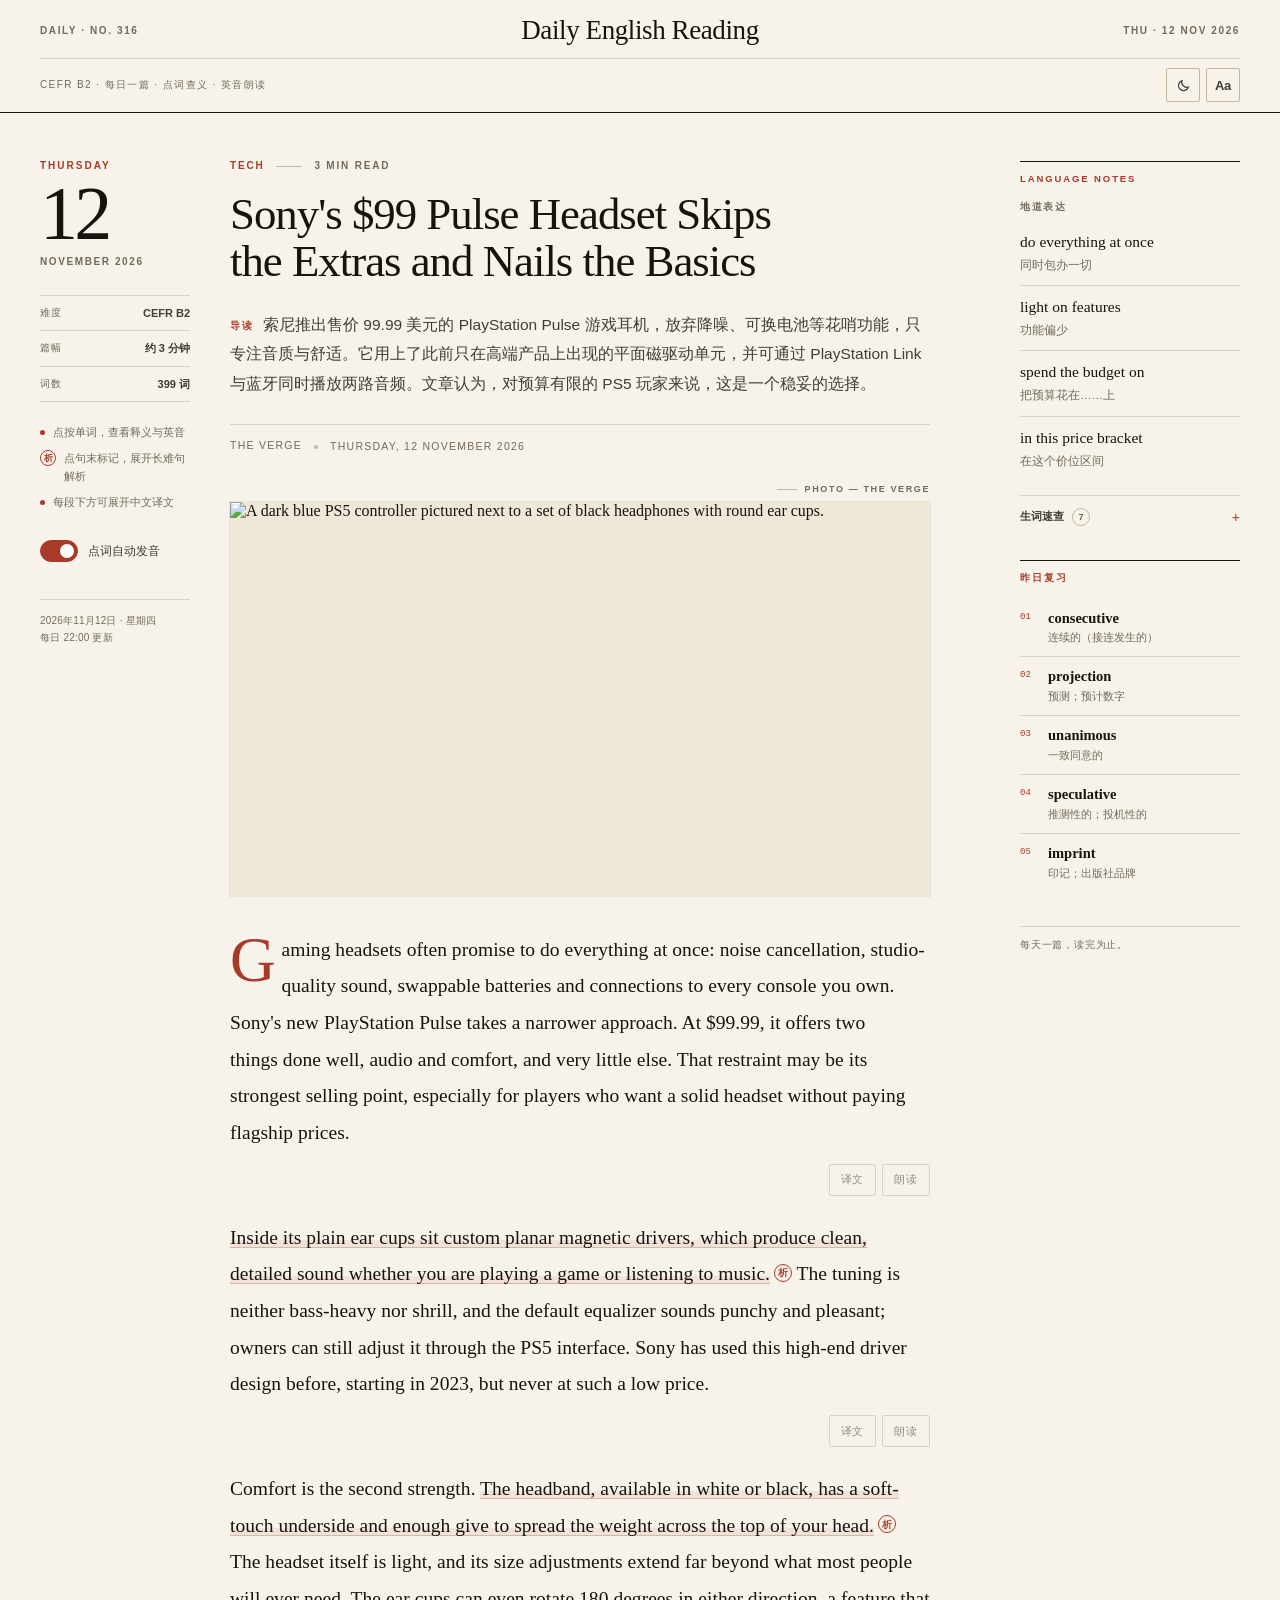
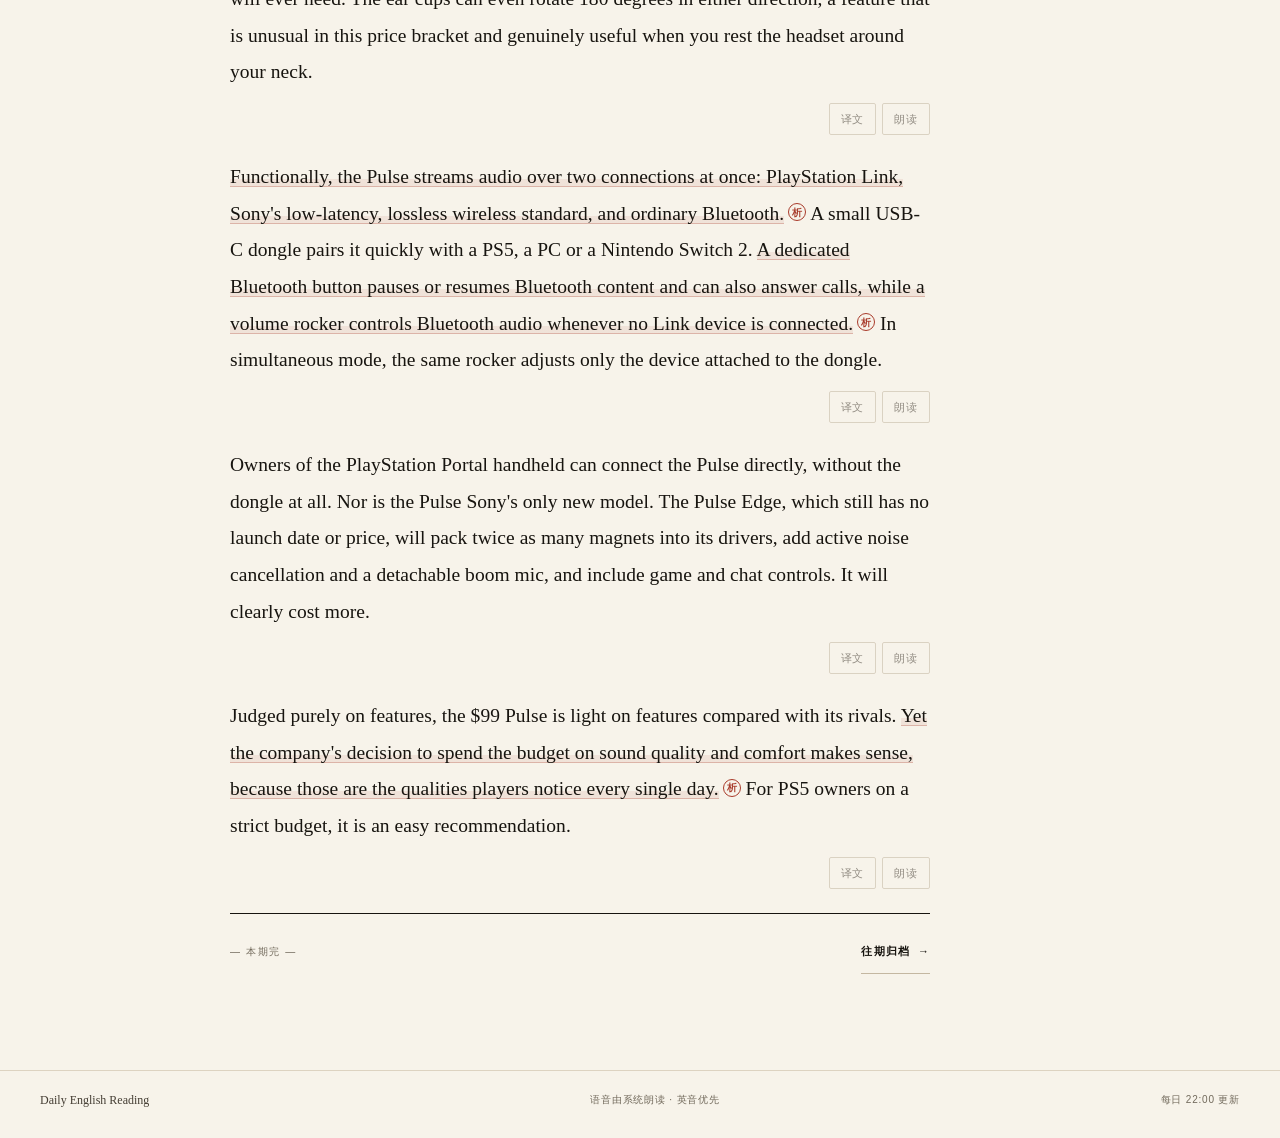
==== commit 729d4e2a: "Daily English Reading 2026-11-12" ====
--- a/qub2qw6b/index.html
+++ b/qub2qw6b/index.html
@@ -111,7 +111,8 @@
 .hard{background:linear-gradient(180deg,transparent 62%,var(--accent-soft) 62%);box-shadow:inset 0 -1px 0 rgba(168,58,42,.28);cursor:pointer}
 [data-theme="dark"] .hard{box-shadow:inset 0 -1px 0 rgba(224,120,95,.32)}
 .hard:hover{background:var(--accent-soft)}
-.hardmark{display:inline-flex;align-items:center;justify-content:center;width:18px;height:18px;margin-left:4px;border:1px solid var(--accent);border-radius:50%;color:var(--accent);font:600 9.5px/1 var(--sans);vertical-align:4px;cursor:pointer;transition:background .16s,color .16s}
+.hardmark{position:relative;display:inline-flex;align-items:center;justify-content:center;width:18px;height:18px;margin-left:4px;padding:0;border:1px solid var(--accent);border-radius:50%;background:transparent;color:var(--accent);font:600 9.5px/1 var(--sans);vertical-align:4px;cursor:pointer;transition:background .16s,color .16s}
+.hardmark::after{content:"";position:absolute;inset:-11px -9px}
 .hardmark:hover{background:var(--accent);color:var(--paper)}
 .para-tools{display:flex;align-items:center;justify-content:flex-end;gap:6px;margin:-4px 0 24px;opacity:.55;transition:opacity .18s}
 .prose p:hover + .para-tools,.para-tools:hover,.para-tools:focus-within{opacity:1}
@@ -190,6 +191,9 @@
   .trbtn:hover,.spk:hover{background:transparent;color:var(--ink-2);border-color:var(--rule-strong)}
   .frame:hover img{transform:none}}
 /* tablet */
+@media (min-width:1181px) and (max-width:1319px){
+  .page{grid-template-columns:150px minmax(0,1fr) 220px;column-gap:40px}
+}
 @media (max-width:1180px){
   .page{grid-template-columns:170px minmax(0,1fr);grid-template-areas:"left stories" "left notes";column-gap:44px}
   .rail-left{grid-area:left}
@@ -253,6 +257,7 @@
   .factlist{gap:12px}
   h1{font-size:31px}
 }
+@media (max-width:360px){.wordmark{font-size:19px}}
 /* popover as bottom sheet on phones */
 @media (max-width:640px){
   #pop.sheet{left:0 !important;right:0 !important;top:auto !important;bottom:0;width:100%;max-width:none;max-height:72vh;border-radius:0;padding:18px 20px calc(18px + env(safe-area-inset-bottom));box-shadow:0 -18px 50px rgba(0,0,0,.25);animation:sheetIn .2s ease-out both}
@@ -303,21 +308,21 @@
 <audio class="pa" preload="none" src="/english-reading/qub2qw6b/audio/2026-11-12/b1-1.mp3"></audio>
 </div>
 <div class="trbox" hidden>游戏耳机常常承诺样样全能：主动降噪、录音室级音质、可更换电池，还能连上你拥有的每一台游戏机。索尼新推出的 PlayStation Pulse 走的是更窄的路线：99.99 美元的价格，只把音质和佩戴舒适这两件事做好，其他几乎一概不加。这种克制或许正是它最大的卖点，尤其对那些想要一副靠谱耳机、又不想付旗舰价钱的玩家来说。</div>
-<p><span class="hard" data-cn="在它毫不起眼的耳罩里，装着定制的平面磁驱动单元，无论你是在打游戏还是听音乐，都能提供干净、细腻的声音。" data-an="全句为完全倒装：地点状语 Inside its plain ear cups 前置，谓语 sit 提到主语 custom planar magnetic drivers 之前。which 引导非限制性定语从句修饰 drivers；whether ... or ... 引导让步/选择状语从句，说明两种情况都成立。关键词搭配 produce clean, detailed sound。"><span class="w" data-i="&#x27;in&#x27;said" data-p="" data-c="n. 内部；内脏；内幕 ｜ a. 内部的；秘密的；户内的 ｜ adv. 在里面">Inside</span> <span class="w" data-i="its" data-p="" data-c="pron. 它的">its</span> <span class="w" data-i="plein" data-p="" data-c="n. 平原；草原；朴实无华的东西；无格式 ｜ a. 简单的；明白的；平常的；不好看的 ｜ adv. 清楚地；显然地">plain</span> <span class="w" data-i="iә" data-p="" data-c="n. 耳朵；倾听；听觉；穗 ｜ vi. 抽穗">ear</span> <span class="w" data-i="kʌp" data-p="" data-c="n. 拨火罐（器具）；杯子（cup的复数形式）">cups</span> <span class="w" data-i="sit" data-p="" data-c="vi. 坐；就座；坐落 ｜ vt. 使就座；骑 ｜ n. 坐；衣服合身">sit</span> <span class="w" data-i="&#x27;kʌstәm" data-p="" data-c="n. 习惯；风俗；海关；自定义 ｜ a. 定制的 ｜ [计] 定制；自定义">custom</span> <span class="w" data-i="&#x27;pleinә" data-p="" data-c="a. 平面的；在同一平面上的；二维的 ｜ [电] 平面">planar</span> <span class="w" data-i="mæg&#x27;netik" data-p="" data-c="a. 有磁性的；有吸引力的；催眠术的 ｜ [医] 磁[性]的">magnetic</span> <span class="w" data-i="&#x27;draivә" data-p="" data-c="[计] 驱动程序">drivers</span>, <span class="w" data-i="hwitʃ" data-p="" data-c="pron. 哪一个；那一个">which</span> <span class="w" data-i="prә&#x27;dju:s" data-p="" data-c="n. 生产品；物产；后代 ｜ vt. 产生；生产；提出；出示 ｜ vi. 生产；制造">produce</span> <span class="w" data-i="kli:n" data-p="" data-c="a. 干净的；清白的；简洁的 ｜ adv. 清洁地；完全地 ｜ vt. 清理；使干净；出空">clean</span>, <span class="w" data-i="&#x27;di:teild" data-p="" data-c="a. 详细的；复杂的 ｜ [法] 详细的；详尽的">detailed</span> <span class="w" data-i="saund" data-p="" data-c="n. 声音；语音；吵闹；声调 ｜ a. 健全的；可靠的；合理的；健康的 ｜ adv. 彻底地；充分地">sound</span> <span class="w" data-i="&#x27;hweðә" data-p="" data-c="conj. 是否；不论 ｜ pron. 两个中的哪一个">whether</span> <span class="w" data-i="ju:" data-p="" data-c="pron. 你；你们">you</span> <span class="w" data-i="ɑ:" data-p="" data-c="be的现在时复数或第二人称单数">are</span> <span class="w" data-i="p&#x27;leɪ" data-p="" data-c="n. 游戏；玩耍；竞技；比赛">playing</span> <span class="w" data-i="ei" data-p="" data-c="第一个字母 A；一个；第一的\r ｜ art. [计] 累加器；加法器；地址；振幅">a</span> <span class="w" data-i="geim" data-p="" data-c="n. 比赛；玩耍；比分；得胜 ｜ vi. 赌博 ｜ a. 勇敢的；有胆量的；关于野味的；跛的">game</span> <span class="w" data-i="ɒ:" data-p="" data-c="conj. 或；或者 ｜ [计] 或">or</span> <span class="w" data-i="&#x27;lisniŋ" data-p="" data-c="n. 听；监听 ｜ a. 助听用的">listening</span> <span class="w" data-i="tu:" data-p="" data-c="prep. 到；向；趋于 ｜ adv. 向前">to</span> <span class="w" data-i="&#x27;mju:zik" data-p="" data-c="n. 音乐；乐曲">music</span>.</span><span class="hardmark">析</span> <span class="w" data-i="ðә" data-p="" data-c="art. 那">The</span> <span class="w" data-i="&#x27;tju:niŋ" data-p="" data-c="n. 调音；调谐；协调 ｜ [计] 调整">tuning</span> <span class="w" data-i="iz" data-p="" data-c="be的现在式第三人称 ｜ [计] 加下标次序；信息系统；国际标准；中间系统">is</span> <span class="w" data-i="&#x27;naiðә" data-p="" data-c="adv. 皆不；两个都不 ｜ a. (两者)都不的 ｜ pron. 两者都不">neither</span> <span class="w" data-i="" data-p="" data-c="暂无词典释义（可能是专有名词）">bass-heavy</span> <span class="w" data-i="nɒ:" data-p="" data-c="conj. 也不；也没有 ｜ [计] 或非">nor</span> <span class="w" data-i="ʃril" data-p="" data-c="n. 尖声 ｜ a. 尖锐的；刺耳的 ｜ vt. 尖声说出">shrill</span>, <span class="w" data-i="ænd" data-p="" data-c="conj. 和；与 ｜ [计] 与">and</span> <span class="w" data-i="ðә" data-p="" data-c="art. 那">the</span> <span class="w" data-i="di&#x27;fɒ:lt" data-p="" data-c="n. 违约；不履行责任；缺席；默认值 ｜ v. 疏怠职责；缺席；拖欠；默认 ｜ [计] 默认；默认值；缺省值">default</span> <span class="w" data-i="&#x27;i:kwәlaizә" data-p="" data-c="n. 使相等的东西；平衡装置；均压器 ｜ [化] 平衡器；均衡器；均压管；均压平衡管">equalizer</span> <span class="w" data-i="saund" data-p="" data-c="n. 音效；声音（sound的复数）">sounds</span> <span class="w" data-i="" data-p="" data-c="a. 有力的；生气勃勃的">punchy</span> <span class="w" data-i="ænd" data-p="" data-c="conj. 和；与 ｜ [计] 与">and</span> <span class="w" data-i="&#x27;pleznt" data-p="" data-c="a. 愉快的；可爱的；活泼的；亲切的">pleasant</span>; <span class="w" data-i="&#x27;әunә" data-p="" data-c="n. 所有者；业主（owner的复数）">owners</span> <span class="w" data-i="kæn" data-p="" data-c="vt. 装罐 ｜ n. 罐头；容器 ｜ aux. 能；可以">can</span> <span class="w" data-i="stil" data-p="" data-c="n. 蒸馏室；寂静；剧照 ｜ v. 蒸馏；(使)平静；(使)静止 ｜ a. 静止的；不动的；静寂的；不起泡的">still</span> <span class="w" data-i="ә&#x27;dʒʌst" data-p="" data-c="vt. 调整；使适应于；校准 ｜ vi. 适应于；被调节；相互熟悉而适应">adjust</span> <span class="w" data-i="it" data-p="" data-c="pron. 它 ｜ [计] 信息论；输入终端；智能终端；内捕获">it</span> <span class="w" data-i="θru:" data-p="" data-c="adv. 穿越；从头至尾；到底；因为 ｜ prep. 经过；穿过 ｜ a. 对穿的；直达的；完结的">through</span> <span class="w" data-i="ðә" data-p="" data-c="art. 那">the</span> <span class="w" data-i="" data-p="" data-c="[计] 实际顺序；图象系统；电源；保护状态 ｜ [化] 磷脂酰丝氨酸">PS</span>5 <span class="w" data-i="&#x27;intәfeis" data-p="" data-c="n. 分界面；接触面；界面 ｜ [计] 接口；界面">interface</span>. <span class="w" data-i="" data-p="" data-c="n. 索尼（日本电子娱乐公司）">Sony</span> <span class="w" data-i="hæz" data-p="" data-c="have的第三人称单数现在式">has</span> <span class="w" data-i="&#x27;ju:st" data-p="" data-c="a. 使用过的；二手的；习惯的">used</span> <span class="w" data-i="θis" data-p="" data-c="pron. 这；本 ｜ a. 这；本 ｜ adv. 这么">this</span> <span class="w" data-i="" data-p="" data-c="[计] 高端">high-end</span> <span class="w" data-i="&#x27;draivә" data-p="" data-c="n. 驾驶员；驱动器；驱动程序 ｜ [化] 驱动器">driver</span> <span class="w" data-i="di&#x27;zain" data-p="" data-c="n. 设计；图样；方案；企图 ｜ v. 设计；计划">design</span> <span class="w" data-i="bi&#x27;fɒ:" data-p="" data-c="prep. 在...之前 ｜ conj. 在...之前 ｜ adv. 在前">before</span>, <span class="w" data-i="&#x27;stɑ:tiŋ" data-p="" data-c="n. 开端；开始；出发；起动 ｜ [机] 开动；起动">starting</span> <span class="w" data-i="in" data-p="" data-c="prep. 在...期间；在...之内；处于...之中；从事于 ｜ adv. 进入；朝里；在里面；在屋里 ｜ a. 在里面的；在朝的">in</span> 2023, <span class="w" data-i="bʌt" data-p="" data-c="prep. 除了 ｜ conj. 但是 ｜ adv. 仅仅">but</span> <span class="w" data-i="&#x27;nevә" data-p="" data-c="adv. 从不；决不；不曾 ｜ [法] 永不；决不；从来没有">never</span> <span class="w" data-i="æt" data-p="" data-c="prep. 在；向；对 ｜ [计] 地址转换器；异常传输；自动订票">at</span> <span class="w" data-i="sʌtʃ" data-p="" data-c="a. 如此的；这样的">such</span> <span class="w" data-i="ei" data-p="" data-c="第一个字母 A；一个；第一的\r ｜ art. [计] 累加器；加法器；地址；振幅">a</span> <span class="w" data-i="lәu" data-p="" data-c="n. 低点；低价；低；牛叫声 ｜ a. 低的；消沉的；低等的；浅的 ｜ adv. 低下地；谦卑地；低">low</span> <span class="w" data-i="prais" data-p="" data-c="n. 价格；代价；价值 ｜ vt. 定...的价格">price</span>.</p>
+<p><span class="hard" data-cn="在它毫不起眼的耳罩里，装着定制的平面磁驱动单元，无论你是在打游戏还是听音乐，都能提供干净、细腻的声音。" data-an="全句为完全倒装：地点状语 Inside its plain ear cups 前置，谓语 sit 提到主语 custom planar magnetic drivers 之前。which 引导非限制性定语从句修饰 drivers；whether ... or ... 引导让步/选择状语从句，说明两种情况都成立。关键词搭配 produce clean, detailed sound。"><span class="w" data-i="&#x27;in&#x27;said" data-p="" data-c="n. 内部；内脏；内幕 ｜ a. 内部的；秘密的；户内的 ｜ adv. 在里面">Inside</span> <span class="w" data-i="its" data-p="" data-c="pron. 它的">its</span> <span class="w" data-i="plein" data-p="" data-c="n. 平原；草原；朴实无华的东西；无格式 ｜ a. 简单的；明白的；平常的；不好看的 ｜ adv. 清楚地；显然地">plain</span> <span class="w" data-i="iә" data-p="" data-c="n. 耳朵；倾听；听觉；穗 ｜ vi. 抽穗">ear</span> <span class="w" data-i="kʌp" data-p="" data-c="n. 拨火罐（器具）；杯子（cup的复数形式）">cups</span> <span class="w" data-i="sit" data-p="" data-c="vi. 坐；就座；坐落 ｜ vt. 使就座；骑 ｜ n. 坐；衣服合身">sit</span> <span class="w" data-i="&#x27;kʌstәm" data-p="" data-c="n. 习惯；风俗；海关；自定义 ｜ a. 定制的 ｜ [计] 定制；自定义">custom</span> <span class="w" data-i="&#x27;pleinә" data-p="" data-c="a. 平面的；在同一平面上的；二维的 ｜ [电] 平面">planar</span> <span class="w" data-i="mæg&#x27;netik" data-p="" data-c="a. 有磁性的；有吸引力的；催眠术的 ｜ [医] 磁[性]的">magnetic</span> <span class="w" data-i="&#x27;draivә" data-p="" data-c="[计] 驱动程序">drivers</span>, <span class="w" data-i="hwitʃ" data-p="" data-c="pron. 哪一个；那一个">which</span> <span class="w" data-i="prә&#x27;dju:s" data-p="" data-c="n. 生产品；物产；后代 ｜ vt. 产生；生产；提出；出示 ｜ vi. 生产；制造">produce</span> <span class="w" data-i="kli:n" data-p="" data-c="a. 干净的；清白的；简洁的 ｜ adv. 清洁地；完全地 ｜ vt. 清理；使干净；出空">clean</span>, <span class="w" data-i="&#x27;di:teild" data-p="" data-c="a. 详细的；复杂的 ｜ [法] 详细的；详尽的">detailed</span> <span class="w" data-i="saund" data-p="" data-c="n. 声音；语音；吵闹；声调 ｜ a. 健全的；可靠的；合理的；健康的 ｜ adv. 彻底地；充分地">sound</span> <span class="w" data-i="&#x27;hweðә" data-p="" data-c="conj. 是否；不论 ｜ pron. 两个中的哪一个">whether</span> <span class="w" data-i="ju:" data-p="" data-c="pron. 你；你们">you</span> <span class="w" data-i="ɑ:" data-p="" data-c="be的现在时复数或第二人称单数">are</span> <span class="w" data-i="p&#x27;leɪ" data-p="" data-c="n. 游戏；玩耍；竞技；比赛">playing</span> <span class="w" data-i="ei" data-p="" data-c="第一个字母 A；一个；第一的\r ｜ art. [计] 累加器；加法器；地址；振幅">a</span> <span class="w" data-i="geim" data-p="" data-c="n. 比赛；玩耍；比分；得胜 ｜ vi. 赌博 ｜ a. 勇敢的；有胆量的；关于野味的；跛的">game</span> <span class="w" data-i="ɒ:" data-p="" data-c="conj. 或；或者 ｜ [计] 或">or</span> <span class="w" data-i="&#x27;lisniŋ" data-p="" data-c="n. 听；监听 ｜ a. 助听用的">listening</span> <span class="w" data-i="tu:" data-p="" data-c="prep. 到；向；趋于 ｜ adv. 向前">to</span> <span class="w" data-i="&#x27;mju:zik" data-p="" data-c="n. 音乐；乐曲">music</span>.</span><button class="hardmark" type="button" aria-label="查看长难句解析">析</button> <span class="w" data-i="ðә" data-p="" data-c="art. 那">The</span> <span class="w" data-i="&#x27;tju:niŋ" data-p="" data-c="n. 调音；调谐；协调 ｜ [计] 调整">tuning</span> <span class="w" data-i="iz" data-p="" data-c="be的现在式第三人称 ｜ [计] 加下标次序；信息系统；国际标准；中间系统">is</span> <span class="w" data-i="&#x27;naiðә" data-p="" data-c="adv. 皆不；两个都不 ｜ a. (两者)都不的 ｜ pron. 两者都不">neither</span> <span class="w" data-i="" data-p="" data-c="暂无词典释义（可能是专有名词）">bass-heavy</span> <span class="w" data-i="nɒ:" data-p="" data-c="conj. 也不；也没有 ｜ [计] 或非">nor</span> <span class="w" data-i="ʃril" data-p="" data-c="n. 尖声 ｜ a. 尖锐的；刺耳的 ｜ vt. 尖声说出">shrill</span>, <span class="w" data-i="ænd" data-p="" data-c="conj. 和；与 ｜ [计] 与">and</span> <span class="w" data-i="ðә" data-p="" data-c="art. 那">the</span> <span class="w" data-i="di&#x27;fɒ:lt" data-p="" data-c="n. 违约；不履行责任；缺席；默认值 ｜ v. 疏怠职责；缺席；拖欠；默认 ｜ [计] 默认；默认值；缺省值">default</span> <span class="w" data-i="&#x27;i:kwәlaizә" data-p="" data-c="n. 使相等的东西；平衡装置；均压器 ｜ [化] 平衡器；均衡器；均压管；均压平衡管">equalizer</span> <span class="w" data-i="saund" data-p="" data-c="n. 音效；声音（sound的复数）">sounds</span> <span class="w" data-i="" data-p="" data-c="a. 有力的；生气勃勃的">punchy</span> <span class="w" data-i="ænd" data-p="" data-c="conj. 和；与 ｜ [计] 与">and</span> <span class="w" data-i="&#x27;pleznt" data-p="" data-c="a. 愉快的；可爱的；活泼的；亲切的">pleasant</span>; <span class="w" data-i="&#x27;әunә" data-p="" data-c="n. 所有者；业主（owner的复数）">owners</span> <span class="w" data-i="kæn" data-p="" data-c="vt. 装罐 ｜ n. 罐头；容器 ｜ aux. 能；可以">can</span> <span class="w" data-i="stil" data-p="" data-c="n. 蒸馏室；寂静；剧照 ｜ v. 蒸馏；(使)平静；(使)静止 ｜ a. 静止的；不动的；静寂的；不起泡的">still</span> <span class="w" data-i="ә&#x27;dʒʌst" data-p="" data-c="vt. 调整；使适应于；校准 ｜ vi. 适应于；被调节；相互熟悉而适应">adjust</span> <span class="w" data-i="it" data-p="" data-c="pron. 它 ｜ [计] 信息论；输入终端；智能终端；内捕获">it</span> <span class="w" data-i="θru:" data-p="" data-c="adv. 穿越；从头至尾；到底；因为 ｜ prep. 经过；穿过 ｜ a. 对穿的；直达的；完结的">through</span> <span class="w" data-i="ðә" data-p="" data-c="art. 那">the</span> <span class="w" data-i="" data-p="" data-c="[计] 实际顺序；图象系统；电源；保护状态 ｜ [化] 磷脂酰丝氨酸">PS</span>5 <span class="w" data-i="&#x27;intәfeis" data-p="" data-c="n. 分界面；接触面；界面 ｜ [计] 接口；界面">interface</span>. <span class="w" data-i="" data-p="" data-c="n. 索尼（日本电子娱乐公司）">Sony</span> <span class="w" data-i="hæz" data-p="" data-c="have的第三人称单数现在式">has</span> <span class="w" data-i="&#x27;ju:st" data-p="" data-c="a. 使用过的；二手的；习惯的">used</span> <span class="w" data-i="θis" data-p="" data-c="pron. 这；本 ｜ a. 这；本 ｜ adv. 这么">this</span> <span class="w" data-i="" data-p="" data-c="[计] 高端">high-end</span> <span class="w" data-i="&#x27;draivә" data-p="" data-c="n. 驾驶员；驱动器；驱动程序 ｜ [化] 驱动器">driver</span> <span class="w" data-i="di&#x27;zain" data-p="" data-c="n. 设计；图样；方案；企图 ｜ v. 设计；计划">design</span> <span class="w" data-i="bi&#x27;fɒ:" data-p="" data-c="prep. 在...之前 ｜ conj. 在...之前 ｜ adv. 在前">before</span>, <span class="w" data-i="&#x27;stɑ:tiŋ" data-p="" data-c="n. 开端；开始；出发；起动 ｜ [机] 开动；起动">starting</span> <span class="w" data-i="in" data-p="" data-c="prep. 在...期间；在...之内；处于...之中；从事于 ｜ adv. 进入；朝里；在里面；在屋里 ｜ a. 在里面的；在朝的">in</span> 2023, <span class="w" data-i="bʌt" data-p="" data-c="prep. 除了 ｜ conj. 但是 ｜ adv. 仅仅">but</span> <span class="w" data-i="&#x27;nevә" data-p="" data-c="adv. 从不；决不；不曾 ｜ [法] 永不；决不；从来没有">never</span> <span class="w" data-i="æt" data-p="" data-c="prep. 在；向；对 ｜ [计] 地址转换器；异常传输；自动订票">at</span> <span class="w" data-i="sʌtʃ" data-p="" data-c="a. 如此的；这样的">such</span> <span class="w" data-i="ei" data-p="" data-c="第一个字母 A；一个；第一的\r ｜ art. [计] 累加器；加法器；地址；振幅">a</span> <span class="w" data-i="lәu" data-p="" data-c="n. 低点；低价；低；牛叫声 ｜ a. 低的；消沉的；低等的；浅的 ｜ adv. 低下地；谦卑地；低">low</span> <span class="w" data-i="prais" data-p="" data-c="n. 价格；代价；价值 ｜ vt. 定...的价格">price</span>.</p>
 <div class="para-tools">
 <button class="trbtn" type="button" aria-expanded="false">译文</button>
 <button class="spk" type="button">朗读</button>
 <audio class="pa" preload="none" src="/english-reading/qub2qw6b/audio/2026-11-12/b1-2.mp3"></audio>
 </div>
 <div class="trbox" hidden>在它毫不起眼的耳罩里，装着定制的平面磁驱动单元，无论你是在打游戏还是听音乐，都能提供干净、细腻的声音。它的调音既不过分强调低频，也不尖利刺耳，默认的均衡器听起来饱满悦耳；用户仍可在 PS5 界面里自行调整。索尼早在 2023 年就用过这种高端驱动设计，但从没有做到这么低的价位。</div>
-<p><span class="w" data-i="&#x27;kʌmfәt" data-p="" data-c="n. 舒适；安慰；安慰者 ｜ vt. 安慰">Comfort</span> <span class="w" data-i="iz" data-p="" data-c="be的现在式第三人称 ｜ [计] 加下标次序；信息系统；国际标准；中间系统">is</span> <span class="w" data-i="ðә" data-p="" data-c="art. 那">the</span> <span class="w" data-i="&#x27;sekәnd" data-p="" data-c="n. 秒；瞬间；第二名；支持者 ｜ a. 第二的；其次的；次要的；附加的 ｜ num. 第二">second</span> <span class="w" data-i="streŋθ" data-p="" data-c="n. 力量；实力；强度；浓度 ｜ [化] 强度">strength</span>. <span class="hard" data-cn="头梁有白色和黑色两种，内侧为柔软的触感材质，头顶承重处留有足够弹性，能把重量分散开。" data-an="主干为 The headband has a soft-touch underside and enough give。available in white or black 是形容词短语作插入语，补充说明头梁的颜色选项。enough give to spread ... 为 enough + 名词 + 不定式结构，give 在这里是名词，意为「弹性」。"><span class="w" data-i="ðә" data-p="" data-c="art. 那">The</span> <span class="w" data-i="&#x27;hedbænd" data-p="" data-c="n. 头巾；头饰带 ｜ [医] 额镜带">headband</span>, <span class="w" data-i="ә&#x27;veilәbl" data-p="" data-c="a. 可利用的；可获得的；有效的 ｜ [医] 有效的；可得的">available</span> <span class="w" data-i="in" data-p="" data-c="prep. 在...期间；在...之内；处于...之中；从事于 ｜ adv. 进入；朝里；在里面；在屋里 ｜ a. 在里面的；在朝的">in</span> <span class="w" data-i="hwait" data-p="" data-c="n. 白色；洁白；眼白；白种人 ｜ a. 白色的；纯洁的；白种的；苍白的">white</span> <span class="w" data-i="ɒ:" data-p="" data-c="conj. 或；或者 ｜ [计] 或">or</span> <span class="w" data-i="blæk" data-p="" data-c="n. 黑色；黑颜料 ｜ a. 黑色的">black</span>, <span class="w" data-i="hæz" data-p="" data-c="have的第三人称单数现在式">has</span> <span class="w" data-i="ei" data-p="" data-c="第一个字母 A；一个；第一的\r ｜ art. [计] 累加器；加法器；地址；振幅">a</span> <span class="w" data-i="" data-p="" data-c="暂无词典释义（可能是专有名词）">soft-touch</span> <span class="w" data-i="&#x27;ʌndәsaid" data-p="" data-c="n. 下面；下侧；底面">underside</span> <span class="w" data-i="ænd" data-p="" data-c="conj. 和；与 ｜ [计] 与">and</span> <span class="w" data-i="i&#x27;nʌf" data-p="" data-c="n. 充足；够；很多 ｜ a. 充足的；足够 ｜ adv. 足够">enough</span> <span class="w" data-i="giv" data-p="" data-c="n. 弹性；适应性 ｜ vt. 给；授予；供给；产生 ｜ vi. 捐赠；支持不住；让步">give</span> <span class="w" data-i="tu:" data-p="" data-c="prep. 到；向；趋于 ｜ adv. 向前">to</span> <span class="w" data-i="spred" data-p="" data-c="n. 传播；散布；伸展 ｜ a. 双唇展开的；伸展的 ｜ vt. 展开；铺开；传播；推广">spread</span> <span class="w" data-i="ðә" data-p="" data-c="art. 那">the</span> <span class="w" data-i="weit" data-p="" data-c="n. 重；重量；体重；砝码 ｜ vt. 加重量于；压迫；使加权；称重量 ｜ [计] 粗细">weight</span> <span class="w" data-i="ә&#x27;krɒs" data-p="" data-c="prep. 越过；穿过；与...相交叉；在...的对面 ｜ adv. 交叉；到另一边；在对面；成十字">across</span> <span class="w" data-i="ðә" data-p="" data-c="art. 那">the</span> <span class="w" data-i="tɒp" data-p="" data-c="n. 顶部；顶端；极点；上面 ｜ a. 最高的；顶上的；头等的 ｜ vt. 盖；加以顶；高达；超越">top</span> <span class="w" data-i="ɒv" data-p="" data-c="prep. 的；属于">of</span> <span class="w" data-i="juә" data-p="" data-c="pron. 你的；你们的">your</span> <span class="w" data-i="hed" data-p="" data-c="n. 头；头脑；领袖；脑袋 ｜ vt. 为首；朝向；前进；用头顶 ｜ vi. 朝特定方向行进；(作物)结穗">head</span>.</span><span class="hardmark">析</span> <span class="w" data-i="ðә" data-p="" data-c="art. 那">The</span> <span class="w" data-i="&#x27;hedset" data-p="" data-c="n. (一副)耳机 ｜ [电] 头载机组">headset</span> <span class="w" data-i="it&#x27;self" data-p="" data-c="pron. 它本身；它自己">itself</span> <span class="w" data-i="iz" data-p="" data-c="be的现在式第三人称 ｜ [计] 加下标次序；信息系统；国际标准；中间系统">is</span> <span class="w" data-i="lait" data-p="" data-c="n. 光；光亮；灯；日光 ｜ a. 轻的；少量的；轻微的；轻快的 ｜ vt. 点燃；照亮">light</span>, <span class="w" data-i="ænd" data-p="" data-c="conj. 和；与 ｜ [计] 与">and</span> <span class="w" data-i="its" data-p="" data-c="pron. 它的">its</span> <span class="w" data-i="saiz" data-p="" data-c="n. 大小；尺寸；规模；尺码 ｜ vt. 上浆；依大小排列 ｜ vi. 可比拟">size</span> <span class="w" data-i="əˈdʒʌstmənts" data-p="" data-c="n. 调解( adjustment的复数形式 )；&lt;心&gt;调节；调整；调节器">adjustments</span> <span class="w" data-i="ik&#x27;stend" data-p="" data-c="v. 扩充；延伸；伸展；扩大 ｜ [计] 扩展">extend</span> <span class="w" data-i="fɑ:" data-p="" data-c="a. 远的；久远的；遥远的 ｜ adv. 甚远地；很；到很深的程度；到很远的距离">far</span> <span class="w" data-i="bi&#x27;jɒnd" data-p="" data-c="prep. 超过；在那一边；迟于 ｜ adv. 在远处 ｜ n. 更远处">beyond</span> <span class="w" data-i="hwɒt" data-p="" data-c="pron. 什么 ｜ interj. 怎么；多么 ｜ a. 什么的">what</span> <span class="w" data-i="mәust" data-p="" data-c="n. 最多；最大 ｜ a. 大多数的；几乎全部的；最多的 ｜ adv. 最；最多；极其">most</span> <span class="w" data-i="&#x27;pi:pl" data-p="" data-c="n. 人；人民；民族；平民 ｜ vt. 使住满人；居住于">people</span> <span class="w" data-i="wil" data-p="" data-c="n. 意志；决心；意愿；意向 ｜ vt. 用意志的力量驱使；决意；愿意；立遗嘱 ｜ vi. 下决心；愿意">will</span> <span class="w" data-i="&#x27;evә" data-p="" data-c="adv. 曾经；究竟；永远">ever</span> <span class="w" data-i="ni:d" data-p="" data-c="n. 需要；必须；缺乏 ｜ vt. 需要；必需 ｜ vi. 贫困；有必要">need</span>. <span class="w" data-i="ðә" data-p="" data-c="art. 那">The</span> <span class="w" data-i="iә" data-p="" data-c="n. 耳朵；倾听；听觉；穗 ｜ vi. 抽穗">ear</span> <span class="w" data-i="kʌp" data-p="" data-c="n. 拨火罐（器具）；杯子（cup的复数形式）">cups</span> <span class="w" data-i="kæn" data-p="" data-c="vt. 装罐 ｜ n. 罐头；容器 ｜ aux. 能；可以">can</span> <span class="w" data-i="&#x27;i:vәn" data-p="" data-c="a. 平坦的；相等的；连贯的；均等的 ｜ vt. 使平坦；使相等 ｜ vi. 变平；成为相等">even</span> <span class="w" data-i="&#x27;rәuteit" data-p="" data-c="a. 辐状的 ｜ vt. 使旋转；使转动；使轮流 ｜ vi. 旋转；循环">rotate</span> 180 <span class="w" data-i="di&#x27;gri:" data-p="" data-c="n. 角度；学历；度数（degree的复数）">degrees</span> <span class="w" data-i="in" data-p="" data-c="prep. 在...期间；在...之内；处于...之中；从事于 ｜ adv. 进入；朝里；在里面；在屋里 ｜ a. 在里面的；在朝的">in</span> <span class="w" data-i="&#x27;i:ðә" data-p="" data-c="a. (两者之中)任一的；(两者之中)各一的 ｜ pron. (两者之中)任一 ｜ conj. 或；要么">either</span> <span class="w" data-i="di&#x27;rekʃәn" data-p="" data-c="n. 方向；指导；趋势 ｜ [计] 方向；流向">direction</span>, <span class="w" data-i="ei" data-p="" data-c="第一个字母 A；一个；第一的\r ｜ art. [计] 累加器；加法器；地址；振幅">a</span> <span class="w" data-i="&#x27;fi:tʃә" data-p="" data-c="n. 面孔的一部分(如眼、口等)；特征；容貌；特色 ｜ vt. 是...的特色；特写；放映 ｜ vi. 起重要作用">feature</span> <span class="w" data-i="ðæt" data-p="" data-c="a. 那；那个 ｜ conj. 以致；因为 ｜ pron. 那">that</span> <span class="w" data-i="iz" data-p="" data-c="be的现在式第三人称 ｜ [计] 加下标次序；信息系统；国际标准；中间系统">is</span> <span class="w" data-i=".ʌn&#x27;ju:ʒu:l" data-p="" data-c="a. 不寻常的；罕见的；与众不同的">unusual</span> <span class="w" data-i="in" data-p="" data-c="prep. 在...期间；在...之内；处于...之中；从事于 ｜ adv. 进入；朝里；在里面；在屋里 ｜ a. 在里面的；在朝的">in</span> <span class="w" data-i="θis" data-p="" data-c="pron. 这；本 ｜ a. 这；本 ｜ adv. 这么">this</span> <span class="w" data-i="prais" data-p="" data-c="n. 价格；代价；价值 ｜ vt. 定...的价格">price</span> <span class="w" data-i="&#x27;brækit" data-p="" data-c="n. 支架；括弧；托架 ｜ vt. 装托架；括入括弧 ｜ [计] 方括号；括号">bracket</span> <span class="w" data-i="ænd" data-p="" data-c="conj. 和；与 ｜ [计] 与">and</span> <span class="w" data-i="&#x27;dʒenjuin" data-p="" data-c="adv. 真诚地；诚实地">genuinely</span> <span class="w" data-i="&#x27;ju:sful" data-p="" data-c="a. 有用的；有益的 ｜ [机] 有用的；有效的">useful</span> <span class="w" data-i="hwen" data-p="" data-c="conj. 当...的时候 ｜ adv. 何时；什么时候 ｜ pron. 什么时侯">when</span> <span class="w" data-i="ju:" data-p="" data-c="pron. 你；你们">you</span> <span class="w" data-i="rest" data-p="" data-c="n. 休息；睡眠；安息；稍息 ｜ vi. 休息；睡；长眠；安心 ｜ vt. 使休息；使支撑；把...寄托于">rest</span> <span class="w" data-i="ðә" data-p="" data-c="art. 那">the</span> <span class="w" data-i="&#x27;hedset" data-p="" data-c="n. (一副)耳机 ｜ [电] 头载机组">headset</span> <span class="w" data-i="ә&#x27;raund" data-p="" data-c="prep. 包围；在...周围；四处 ｜ adv. 兜着圈子；在附近；到处">around</span> <span class="w" data-i="juә" data-p="" data-c="pron. 你的；你们的">your</span> <span class="w" data-i="nek" data-p="" data-c="n. 脖子；衣领；颈 ｜ vi. 拥抱；拥吻；收缩 ｜ vt. 割颈">neck</span>.</p>
+<p><span class="w" data-i="&#x27;kʌmfәt" data-p="" data-c="n. 舒适；安慰；安慰者 ｜ vt. 安慰">Comfort</span> <span class="w" data-i="iz" data-p="" data-c="be的现在式第三人称 ｜ [计] 加下标次序；信息系统；国际标准；中间系统">is</span> <span class="w" data-i="ðә" data-p="" data-c="art. 那">the</span> <span class="w" data-i="&#x27;sekәnd" data-p="" data-c="n. 秒；瞬间；第二名；支持者 ｜ a. 第二的；其次的；次要的；附加的 ｜ num. 第二">second</span> <span class="w" data-i="streŋθ" data-p="" data-c="n. 力量；实力；强度；浓度 ｜ [化] 强度">strength</span>. <span class="hard" data-cn="头梁有白色和黑色两种，内侧为柔软的触感材质，头顶承重处留有足够弹性，能把重量分散开。" data-an="主干为 The headband has a soft-touch underside and enough give。available in white or black 是形容词短语作插入语，补充说明头梁的颜色选项。enough give to spread ... 为 enough + 名词 + 不定式结构，give 在这里是名词，意为「弹性」。"><span class="w" data-i="ðә" data-p="" data-c="art. 那">The</span> <span class="w" data-i="&#x27;hedbænd" data-p="" data-c="n. 头巾；头饰带 ｜ [医] 额镜带">headband</span>, <span class="w" data-i="ә&#x27;veilәbl" data-p="" data-c="a. 可利用的；可获得的；有效的 ｜ [医] 有效的；可得的">available</span> <span class="w" data-i="in" data-p="" data-c="prep. 在...期间；在...之内；处于...之中；从事于 ｜ adv. 进入；朝里；在里面；在屋里 ｜ a. 在里面的；在朝的">in</span> <span class="w" data-i="hwait" data-p="" data-c="n. 白色；洁白；眼白；白种人 ｜ a. 白色的；纯洁的；白种的；苍白的">white</span> <span class="w" data-i="ɒ:" data-p="" data-c="conj. 或；或者 ｜ [计] 或">or</span> <span class="w" data-i="blæk" data-p="" data-c="n. 黑色；黑颜料 ｜ a. 黑色的">black</span>, <span class="w" data-i="hæz" data-p="" data-c="have的第三人称单数现在式">has</span> <span class="w" data-i="ei" data-p="" data-c="第一个字母 A；一个；第一的\r ｜ art. [计] 累加器；加法器；地址；振幅">a</span> <span class="w" data-i="" data-p="" data-c="暂无词典释义（可能是专有名词）">soft-touch</span> <span class="w" data-i="&#x27;ʌndәsaid" data-p="" data-c="n. 下面；下侧；底面">underside</span> <span class="w" data-i="ænd" data-p="" data-c="conj. 和；与 ｜ [计] 与">and</span> <span class="w" data-i="i&#x27;nʌf" data-p="" data-c="n. 充足；够；很多 ｜ a. 充足的；足够 ｜ adv. 足够">enough</span> <span class="w" data-i="giv" data-p="" data-c="n. 弹性；适应性 ｜ vt. 给；授予；供给；产生 ｜ vi. 捐赠；支持不住；让步">give</span> <span class="w" data-i="tu:" data-p="" data-c="prep. 到；向；趋于 ｜ adv. 向前">to</span> <span class="w" data-i="spred" data-p="" data-c="n. 传播；散布；伸展 ｜ a. 双唇展开的；伸展的 ｜ vt. 展开；铺开；传播；推广">spread</span> <span class="w" data-i="ðә" data-p="" data-c="art. 那">the</span> <span class="w" data-i="weit" data-p="" data-c="n. 重；重量；体重；砝码 ｜ vt. 加重量于；压迫；使加权；称重量 ｜ [计] 粗细">weight</span> <span class="w" data-i="ә&#x27;krɒs" data-p="" data-c="prep. 越过；穿过；与...相交叉；在...的对面 ｜ adv. 交叉；到另一边；在对面；成十字">across</span> <span class="w" data-i="ðә" data-p="" data-c="art. 那">the</span> <span class="w" data-i="tɒp" data-p="" data-c="n. 顶部；顶端；极点；上面 ｜ a. 最高的；顶上的；头等的 ｜ vt. 盖；加以顶；高达；超越">top</span> <span class="w" data-i="ɒv" data-p="" data-c="prep. 的；属于">of</span> <span class="w" data-i="juә" data-p="" data-c="pron. 你的；你们的">your</span> <span class="w" data-i="hed" data-p="" data-c="n. 头；头脑；领袖；脑袋 ｜ vt. 为首；朝向；前进；用头顶 ｜ vi. 朝特定方向行进；(作物)结穗">head</span>.</span><button class="hardmark" type="button" aria-label="查看长难句解析">析</button> <span class="w" data-i="ðә" data-p="" data-c="art. 那">The</span> <span class="w" data-i="&#x27;hedset" data-p="" data-c="n. (一副)耳机 ｜ [电] 头载机组">headset</span> <span class="w" data-i="it&#x27;self" data-p="" data-c="pron. 它本身；它自己">itself</span> <span class="w" data-i="iz" data-p="" data-c="be的现在式第三人称 ｜ [计] 加下标次序；信息系统；国际标准；中间系统">is</span> <span class="w" data-i="lait" data-p="" data-c="n. 光；光亮；灯；日光 ｜ a. 轻的；少量的；轻微的；轻快的 ｜ vt. 点燃；照亮">light</span>, <span class="w" data-i="ænd" data-p="" data-c="conj. 和；与 ｜ [计] 与">and</span> <span class="w" data-i="its" data-p="" data-c="pron. 它的">its</span> <span class="w" data-i="saiz" data-p="" data-c="n. 大小；尺寸；规模；尺码 ｜ vt. 上浆；依大小排列 ｜ vi. 可比拟">size</span> <span class="w" data-i="əˈdʒʌstmənts" data-p="" data-c="n. 调解( adjustment的复数形式 )；&lt;心&gt;调节；调整；调节器">adjustments</span> <span class="w" data-i="ik&#x27;stend" data-p="" data-c="v. 扩充；延伸；伸展；扩大 ｜ [计] 扩展">extend</span> <span class="w" data-i="fɑ:" data-p="" data-c="a. 远的；久远的；遥远的 ｜ adv. 甚远地；很；到很深的程度；到很远的距离">far</span> <span class="w" data-i="bi&#x27;jɒnd" data-p="" data-c="prep. 超过；在那一边；迟于 ｜ adv. 在远处 ｜ n. 更远处">beyond</span> <span class="w" data-i="hwɒt" data-p="" data-c="pron. 什么 ｜ interj. 怎么；多么 ｜ a. 什么的">what</span> <span class="w" data-i="mәust" data-p="" data-c="n. 最多；最大 ｜ a. 大多数的；几乎全部的；最多的 ｜ adv. 最；最多；极其">most</span> <span class="w" data-i="&#x27;pi:pl" data-p="" data-c="n. 人；人民；民族；平民 ｜ vt. 使住满人；居住于">people</span> <span class="w" data-i="wil" data-p="" data-c="n. 意志；决心；意愿；意向 ｜ vt. 用意志的力量驱使；决意；愿意；立遗嘱 ｜ vi. 下决心；愿意">will</span> <span class="w" data-i="&#x27;evә" data-p="" data-c="adv. 曾经；究竟；永远">ever</span> <span class="w" data-i="ni:d" data-p="" data-c="n. 需要；必须；缺乏 ｜ vt. 需要；必需 ｜ vi. 贫困；有必要">need</span>. <span class="w" data-i="ðә" data-p="" data-c="art. 那">The</span> <span class="w" data-i="iә" data-p="" data-c="n. 耳朵；倾听；听觉；穗 ｜ vi. 抽穗">ear</span> <span class="w" data-i="kʌp" data-p="" data-c="n. 拨火罐（器具）；杯子（cup的复数形式）">cups</span> <span class="w" data-i="kæn" data-p="" data-c="vt. 装罐 ｜ n. 罐头；容器 ｜ aux. 能；可以">can</span> <span class="w" data-i="&#x27;i:vәn" data-p="" data-c="a. 平坦的；相等的；连贯的；均等的 ｜ vt. 使平坦；使相等 ｜ vi. 变平；成为相等">even</span> <span class="w" data-i="&#x27;rәuteit" data-p="" data-c="a. 辐状的 ｜ vt. 使旋转；使转动；使轮流 ｜ vi. 旋转；循环">rotate</span> 180 <span class="w" data-i="di&#x27;gri:" data-p="" data-c="n. 角度；学历；度数（degree的复数）">degrees</span> <span class="w" data-i="in" data-p="" data-c="prep. 在...期间；在...之内；处于...之中；从事于 ｜ adv. 进入；朝里；在里面；在屋里 ｜ a. 在里面的；在朝的">in</span> <span class="w" data-i="&#x27;i:ðә" data-p="" data-c="a. (两者之中)任一的；(两者之中)各一的 ｜ pron. (两者之中)任一 ｜ conj. 或；要么">either</span> <span class="w" data-i="di&#x27;rekʃәn" data-p="" data-c="n. 方向；指导；趋势 ｜ [计] 方向；流向">direction</span>, <span class="w" data-i="ei" data-p="" data-c="第一个字母 A；一个；第一的\r ｜ art. [计] 累加器；加法器；地址；振幅">a</span> <span class="w" data-i="&#x27;fi:tʃә" data-p="" data-c="n. 面孔的一部分(如眼、口等)；特征；容貌；特色 ｜ vt. 是...的特色；特写；放映 ｜ vi. 起重要作用">feature</span> <span class="w" data-i="ðæt" data-p="" data-c="a. 那；那个 ｜ conj. 以致；因为 ｜ pron. 那">that</span> <span class="w" data-i="iz" data-p="" data-c="be的现在式第三人称 ｜ [计] 加下标次序；信息系统；国际标准；中间系统">is</span> <span class="w" data-i=".ʌn&#x27;ju:ʒu:l" data-p="" data-c="a. 不寻常的；罕见的；与众不同的">unusual</span> <span class="w" data-i="in" data-p="" data-c="prep. 在...期间；在...之内；处于...之中；从事于 ｜ adv. 进入；朝里；在里面；在屋里 ｜ a. 在里面的；在朝的">in</span> <span class="w" data-i="θis" data-p="" data-c="pron. 这；本 ｜ a. 这；本 ｜ adv. 这么">this</span> <span class="w" data-i="prais" data-p="" data-c="n. 价格；代价；价值 ｜ vt. 定...的价格">price</span> <span class="w" data-i="&#x27;brækit" data-p="" data-c="n. 支架；括弧；托架 ｜ vt. 装托架；括入括弧 ｜ [计] 方括号；括号">bracket</span> <span class="w" data-i="ænd" data-p="" data-c="conj. 和；与 ｜ [计] 与">and</span> <span class="w" data-i="&#x27;dʒenjuin" data-p="" data-c="adv. 真诚地；诚实地">genuinely</span> <span class="w" data-i="&#x27;ju:sful" data-p="" data-c="a. 有用的；有益的 ｜ [机] 有用的；有效的">useful</span> <span class="w" data-i="hwen" data-p="" data-c="conj. 当...的时候 ｜ adv. 何时；什么时候 ｜ pron. 什么时侯">when</span> <span class="w" data-i="ju:" data-p="" data-c="pron. 你；你们">you</span> <span class="w" data-i="rest" data-p="" data-c="n. 休息；睡眠；安息；稍息 ｜ vi. 休息；睡；长眠；安心 ｜ vt. 使休息；使支撑；把...寄托于">rest</span> <span class="w" data-i="ðә" data-p="" data-c="art. 那">the</span> <span class="w" data-i="&#x27;hedset" data-p="" data-c="n. (一副)耳机 ｜ [电] 头载机组">headset</span> <span class="w" data-i="ә&#x27;raund" data-p="" data-c="prep. 包围；在...周围；四处 ｜ adv. 兜着圈子；在附近；到处">around</span> <span class="w" data-i="juә" data-p="" data-c="pron. 你的；你们的">your</span> <span class="w" data-i="nek" data-p="" data-c="n. 脖子；衣领；颈 ｜ vi. 拥抱；拥吻；收缩 ｜ vt. 割颈">neck</span>.</p>
 <div class="para-tools">
 <button class="trbtn" type="button" aria-expanded="false">译文</button>
 <button class="spk" type="button">朗读</button>
 <audio class="pa" preload="none" src="/english-reading/qub2qw6b/audio/2026-11-12/b1-3.mp3"></audio>
 </div>
 <div class="trbox" hidden>舒适是它的第二个强项。头梁有白色和黑色两种，内侧为柔软的触感材质，头顶承重处留有足够弹性，能把重量分散开。耳机本身很轻，尺寸调节范围也远超大多数人的需要。耳罩甚至可以向任意方向旋转 180 度——在这个价位区间并不常见，而当你把耳机挂在脖子上时，这个设计确实好用。</div>
-<p><span class="hard" data-cn="在功能上，Pulse 可以同时通过两条连接串流音频：一条是 PlayStation Link（索尼的低延迟无损无线标准），另一条是普通蓝牙。" data-an="主干是 the Pulse streams audio over two connections。冒号后并列两个名词短语作解释：PlayStation Link 与 ordinary Bluetooth，中间夹着同位语 Sony&#x27;s low-latency, lossless wireless standard 说明前者的性质。at once 意为「同时」。"><span class="w" data-i="&#x27;fʌŋkʃәnәl" data-p="" data-c="adv. 官能；有功能；职务；机能 ｜ [计] 功能地">Functionally</span>, <span class="w" data-i="ðә" data-p="" data-c="art. 那">the</span> <span class="w" data-i="pʌls" data-p="" data-c="n. 脉冲；脉搏；情绪；意向 ｜ vi. 跳动；脉跳 ｜ vt. 使跳动；用脉冲调制">Pulse</span> <span class="w" data-i="stri:m" data-p="" data-c="n. 数据流；流控制（stream复数形式）">streams</span> <span class="w" data-i="&#x27;ɒ:diou" data-p="" data-c="a. 音频的；声音的 ｜ [电] 声频">audio</span> <span class="w" data-i="&#x27;әuvә" data-p="" data-c="adv. 结束；越过；从头到尾 ｜ prep. 在...之上；遍于...之上；越过 ｜ a. 上面的">over</span> <span class="w" data-i="tu:" data-p="" data-c="num. 二；二个">two</span> <span class="w" data-i="kә&#x27;nekʃәn" data-p="" data-c="n. 连接；关系（connection的复数形式）；关系学">connections</span> <span class="w" data-i="æt" data-p="" data-c="prep. 在；向；对 ｜ [计] 地址转换器；异常传输；自动订票">at</span> <span class="w" data-i="wʌns" data-p="" data-c="adv. 一次；曾经；一旦 ｜ conj. 一旦；一经 ｜ n. 一次">once</span>: <span class="w" data-i="" data-p="" data-c="n. 游戏机">PlayStation</span> <span class="w" data-i="liŋk" data-p="" data-c="n. 环；连结物；链接；火把 ｜ vt. 连结；联合；挽住 ｜ vi. 连接起来">Link</span>, <span class="w" data-i="" data-p="" data-c="n. 索尼（日本电子娱乐公司）">Sony&#x27;s</span> <span class="w" data-i="" data-p="" data-c="暂无词典释义（可能是专有名词）">low-latency</span>, <span class="w" data-i="ˈlɒsləs" data-p="" data-c="a. 无损的；无损耗；无耗">lossless</span> <span class="w" data-i="&#x27;waiәlis" data-p="" data-c="n. 无线电 ｜ a. 无线的；无线电的">wireless</span> <span class="w" data-i="&#x27;stændәd" data-p="" data-c="n. 标准；规格；旗；军旗 ｜ a. 标准的；合规格的 ｜ [计] 标准">standard</span>, <span class="w" data-i="ænd" data-p="" data-c="conj. 和；与 ｜ [计] 与">and</span> <span class="w" data-i="&#x27;ɒ:dinәri" data-p="" data-c="a. 平常的；普通的；平凡的 ｜ n. 平常的人(或事)">ordinary</span> <span class="w" data-i="" data-p="" data-c="n. 蓝牙技术（一种无线通信的标准）">Bluetooth</span>.</span><span class="hardmark">析</span> <span class="w" data-i="ei" data-p="" data-c="第一个字母 A；一个；第一的\r ｜ art. [计] 累加器；加法器；地址；振幅">A</span> <span class="w" data-i="smɒ:l" data-p="" data-c="a. 小的；少的；小型的；低微的 ｜ adv. 些微地 ｜ n. 狭小部分">small</span> <span class="w" data-i="" data-p="" data-c="暂无词典释义（可能是专有名词）">USB-C</span> <span class="w" data-i="ˈdɒŋgl" data-p="" data-c="n. 电子狗；软件狗">dongle</span> <span class="w" data-i="pεәz" data-p="" data-c="n. 夫妇；一副（pair的复数）">pairs</span> <span class="w" data-i="it" data-p="" data-c="pron. 它 ｜ [计] 信息论；输入终端；智能终端；内捕获">it</span> <span class="w" data-i="&#x27;kwikli" data-p="" data-c="adv. 很快地">quickly</span> <span class="w" data-i="wið" data-p="" data-c="prep. 和...在一起；以；由于">with</span> <span class="w" data-i="ei" data-p="" data-c="第一个字母 A；一个；第一的\r ｜ art. [计] 累加器；加法器；地址；振幅">a</span> <span class="w" data-i="" data-p="" data-c="[计] 实际顺序；图象系统；电源；保护状态 ｜ [化] 磷脂酰丝氨酸">PS</span>5, <span class="w" data-i="ei" data-p="" data-c="第一个字母 A；一个；第一的\r ｜ art. [计] 累加器；加法器；地址；振幅">a</span> <span class="w" data-i="" data-p="" data-c="个人计算机 ｜ [计] 外部控制；个人计算机；光电导体；伪码">PC</span> <span class="w" data-i="ɒ:" data-p="" data-c="conj. 或；或者 ｜ [计] 或">or</span> <span class="w" data-i="ei" data-p="" data-c="第一个字母 A；一个；第一的\r ｜ art. [计] 累加器；加法器；地址；振幅">a</span> <span class="w" data-i="nin&#x27;tendәj" data-p="" data-c="任天堂">Nintendo</span> <span class="w" data-i="switʃ" data-p="" data-c="n. 开关；电闸；转换；软枝 ｜ vt. 转变；切换；摆动；转换 ｜ vi. 转换；变换；摆动">Switch</span> 2. <span class="hard" data-cn="专用蓝牙按键除了配对，还能暂停或继续蓝牙音源（也可以接听、挂断电话）；而音量拨轮只在没有 Link 设备连接时才控制蓝牙音量。" data-an="两个并列分句由 while 连接，表示对比：前一分句主语 A dedicated Bluetooth button 带两个谓语（pauses or resumes ... and can also answer）。whenever no Link device is connected 是时间状语从句。注意 while 在此不是「当……时」，而是对比连词。"><span class="w" data-i="ei" data-p="" data-c="第一个字母 A；一个；第一的\r ｜ art. [计] 累加器；加法器；地址；振幅">A</span> <span class="w" data-i="&#x27;dedikeitid" data-p="" data-c="a. 专注的；献身的">dedicated</span> <span class="w" data-i="" data-p="" data-c="n. 蓝牙技术（一种无线通信的标准）">Bluetooth</span> <span class="w" data-i="&#x27;bʌtәn" data-p="" data-c="n. 钮扣；按钮 ｜ vi. 扣住 ｜ vt. 钉钮扣于；扣紧">button</span> <span class="w" data-i="pɔ:ziz" data-p="" data-c="n. 停顿( pause的名词复数 )；暂停；延长记号；暂停键 ｜ v. 停顿( pause的第三人称单数 )；暂停；（按暂停键）暂停放音；暂停放像">pauses</span> <span class="w" data-i="ɒ:" data-p="" data-c="conj. 或；或者 ｜ [计] 或">or</span> <span class="w" data-i="ri&#x27;zju:m" data-p="" data-c="n. 简历；个人履历（resume的复数）">resumes</span> <span class="w" data-i="" data-p="" data-c="n. 蓝牙技术（一种无线通信的标准）">Bluetooth</span> <span class="w" data-i="kәn&#x27;tent" data-p="" data-c="n. 内容；满足；意义；要旨 ｜ a. 满足的；满意的 ｜ vt. 使...满足；使...安心">content</span> <span class="w" data-i="ænd" data-p="" data-c="conj. 和；与 ｜ [计] 与">and</span> <span class="w" data-i="kæn" data-p="" data-c="vt. 装罐 ｜ n. 罐头；容器 ｜ aux. 能；可以">can</span> <span class="w" data-i="&#x27;ɒ:lsәu" data-p="" data-c="adv. 也；并且；同样地">also</span> <span class="w" data-i="&#x27;ɑ:nsә" data-p="" data-c="n. 答案；回答；回报；答辩 ｜ vt. 回答；反驳；适应；响应 ｜ vi. 回答；答应；负责；符合">answer</span> <span class="w" data-i="kɒ:l" data-p="" data-c="n. 调用；呼吁；电话（call的复数）">calls</span>, <span class="w" data-i="hwail" data-p="" data-c="n. 一会儿；(一段)时间 ｜ conj. 当...的时候；虽然 ｜ vt. 消磨">while</span> <span class="w" data-i="ei" data-p="" data-c="第一个字母 A；一个；第一的\r ｜ art. [计] 累加器；加法器；地址；振幅">a</span> <span class="w" data-i="&#x27;vɒljum" data-p="" data-c="n. 册；卷；体积；容量 ｜ vi. 成团卷起 ｜ vt. 把...收集成卷">volume</span> <span class="w" data-i="&#x27;rɒkә" data-p="" data-c="n. 摇的人；摇杆 ｜ [电] 摇杆">rocker</span> <span class="w" data-i="kәn&#x27;trәul" data-p="" data-c="n. 控制；控制元件；控制装置（control的复数）">controls</span> <span class="w" data-i="" data-p="" data-c="n. 蓝牙技术（一种无线通信的标准）">Bluetooth</span> <span class="w" data-i="&#x27;ɒ:diou" data-p="" data-c="a. 音频的；声音的 ｜ [电] 声频">audio</span> <span class="w" data-i="hwen&#x27;evә" data-p="" data-c="conj. 每当 ｜ adv. 不论何时；每逢">whenever</span> <span class="w" data-i="nәu" data-p="" data-c="n. 不；拒绝；否决票 ｜ a. 没有；不是；绝非 ｜ adv. 不">no</span> <span class="w" data-i="liŋk" data-p="" data-c="n. 环；连结物；链接；火把 ｜ vt. 连结；联合；挽住 ｜ vi. 连接起来">Link</span> <span class="w" data-i="di&#x27;vais" data-p="" data-c="n. 装置；设计；策略；发明物 ｜ [计] 设备；DOS内部命令:该命令要求DOS安装一个设备驱动程序">device</span> <span class="w" data-i="iz" data-p="" data-c="be的现在式第三人称 ｜ [计] 加下标次序；信息系统；国际标准；中间系统">is</span> <span class="w" data-i="kә&#x27;nektid" data-p="" data-c="a. 连接的；连贯的；有联系的；关联的 ｜ [计] 连接的">connected</span>.</span><span class="hardmark">析</span> <span class="w" data-i="in" data-p="" data-c="prep. 在...期间；在...之内；处于...之中；从事于 ｜ adv. 进入；朝里；在里面；在屋里 ｜ a. 在里面的；在朝的">In</span> <span class="w" data-i=".simәl&#x27;teinjәs" data-p="" data-c="a. 同时的；同时发生的 ｜ [计] 同时的">simultaneous</span> <span class="w" data-i="mәud" data-p="" data-c="n. 模态；调式；样式；文体 ｜ [计] 方式；DOS外部命令:设定各种设备命令">mode</span>, <span class="w" data-i="ðә" data-p="" data-c="art. 那">the</span> <span class="w" data-i="seim" data-p="" data-c="a. 相同的；同样的 ｜ pron. 相同的人(或事物) ｜ adv. 同样地">same</span> <span class="w" data-i="&#x27;rɒkә" data-p="" data-c="n. 摇的人；摇杆 ｜ [电] 摇杆">rocker</span> <span class="w" data-i="əˈdʒʌsts" data-p="" data-c="v. （改变…以）适应；调整；校正( adjust的第三人称单数 )">adjusts</span> <span class="w" data-i="&#x27;әunli" data-p="" data-c="a. 唯一的；仅有的；最佳的 ｜ adv. 只有；仅仅；只能 ｜ conj. 但是；不过">only</span> <span class="w" data-i="ðә" data-p="" data-c="art. 那">the</span> <span class="w" data-i="di&#x27;vais" data-p="" data-c="n. 装置；设计；策略；发明物 ｜ [计] 设备；DOS内部命令:该命令要求DOS安装一个设备驱动程序">device</span> <span class="w" data-i="ә&#x27;tætʃt" data-p="" data-c="a. 附加的；依恋的；充满爱心的">attached</span> <span class="w" data-i="tu:" data-p="" data-c="prep. 到；向；趋于 ｜ adv. 向前">to</span> <span class="w" data-i="ðә" data-p="" data-c="art. 那">the</span> <span class="w" data-i="ˈdɒŋgl" data-p="" data-c="n. 电子狗；软件狗">dongle</span>.</p>
+<p><span class="hard" data-cn="在功能上，Pulse 可以同时通过两条连接串流音频：一条是 PlayStation Link（索尼的低延迟无损无线标准），另一条是普通蓝牙。" data-an="主干是 the Pulse streams audio over two connections。冒号后并列两个名词短语作解释：PlayStation Link 与 ordinary Bluetooth，中间夹着同位语 Sony&#x27;s low-latency, lossless wireless standard 说明前者的性质。at once 意为「同时」。"><span class="w" data-i="&#x27;fʌŋkʃәnәl" data-p="" data-c="adv. 官能；有功能；职务；机能 ｜ [计] 功能地">Functionally</span>, <span class="w" data-i="ðә" data-p="" data-c="art. 那">the</span> <span class="w" data-i="pʌls" data-p="" data-c="n. 脉冲；脉搏；情绪；意向 ｜ vi. 跳动；脉跳 ｜ vt. 使跳动；用脉冲调制">Pulse</span> <span class="w" data-i="stri:m" data-p="" data-c="n. 数据流；流控制（stream复数形式）">streams</span> <span class="w" data-i="&#x27;ɒ:diou" data-p="" data-c="a. 音频的；声音的 ｜ [电] 声频">audio</span> <span class="w" data-i="&#x27;әuvә" data-p="" data-c="adv. 结束；越过；从头到尾 ｜ prep. 在...之上；遍于...之上；越过 ｜ a. 上面的">over</span> <span class="w" data-i="tu:" data-p="" data-c="num. 二；二个">two</span> <span class="w" data-i="kә&#x27;nekʃәn" data-p="" data-c="n. 连接；关系（connection的复数形式）；关系学">connections</span> <span class="w" data-i="æt" data-p="" data-c="prep. 在；向；对 ｜ [计] 地址转换器；异常传输；自动订票">at</span> <span class="w" data-i="wʌns" data-p="" data-c="adv. 一次；曾经；一旦 ｜ conj. 一旦；一经 ｜ n. 一次">once</span>: <span class="w" data-i="" data-p="" data-c="n. 游戏机">PlayStation</span> <span class="w" data-i="liŋk" data-p="" data-c="n. 环；连结物；链接；火把 ｜ vt. 连结；联合；挽住 ｜ vi. 连接起来">Link</span>, <span class="w" data-i="" data-p="" data-c="n. 索尼（日本电子娱乐公司）">Sony&#x27;s</span> <span class="w" data-i="" data-p="" data-c="暂无词典释义（可能是专有名词）">low-latency</span>, <span class="w" data-i="ˈlɒsləs" data-p="" data-c="a. 无损的；无损耗；无耗">lossless</span> <span class="w" data-i="&#x27;waiәlis" data-p="" data-c="n. 无线电 ｜ a. 无线的；无线电的">wireless</span> <span class="w" data-i="&#x27;stændәd" data-p="" data-c="n. 标准；规格；旗；军旗 ｜ a. 标准的；合规格的 ｜ [计] 标准">standard</span>, <span class="w" data-i="ænd" data-p="" data-c="conj. 和；与 ｜ [计] 与">and</span> <span class="w" data-i="&#x27;ɒ:dinәri" data-p="" data-c="a. 平常的；普通的；平凡的 ｜ n. 平常的人(或事)">ordinary</span> <span class="w" data-i="" data-p="" data-c="n. 蓝牙技术（一种无线通信的标准）">Bluetooth</span>.</span><button class="hardmark" type="button" aria-label="查看长难句解析">析</button> <span class="w" data-i="ei" data-p="" data-c="第一个字母 A；一个；第一的\r ｜ art. [计] 累加器；加法器；地址；振幅">A</span> <span class="w" data-i="smɒ:l" data-p="" data-c="a. 小的；少的；小型的；低微的 ｜ adv. 些微地 ｜ n. 狭小部分">small</span> <span class="w" data-i="" data-p="" data-c="暂无词典释义（可能是专有名词）">USB-C</span> <span class="w" data-i="ˈdɒŋgl" data-p="" data-c="n. 电子狗；软件狗">dongle</span> <span class="w" data-i="pεәz" data-p="" data-c="n. 夫妇；一副（pair的复数）">pairs</span> <span class="w" data-i="it" data-p="" data-c="pron. 它 ｜ [计] 信息论；输入终端；智能终端；内捕获">it</span> <span class="w" data-i="&#x27;kwikli" data-p="" data-c="adv. 很快地">quickly</span> <span class="w" data-i="wið" data-p="" data-c="prep. 和...在一起；以；由于">with</span> <span class="w" data-i="ei" data-p="" data-c="第一个字母 A；一个；第一的\r ｜ art. [计] 累加器；加法器；地址；振幅">a</span> <span class="w" data-i="" data-p="" data-c="[计] 实际顺序；图象系统；电源；保护状态 ｜ [化] 磷脂酰丝氨酸">PS</span>5, <span class="w" data-i="ei" data-p="" data-c="第一个字母 A；一个；第一的\r ｜ art. [计] 累加器；加法器；地址；振幅">a</span> <span class="w" data-i="" data-p="" data-c="个人计算机 ｜ [计] 外部控制；个人计算机；光电导体；伪码">PC</span> <span class="w" data-i="ɒ:" data-p="" data-c="conj. 或；或者 ｜ [计] 或">or</span> <span class="w" data-i="ei" data-p="" data-c="第一个字母 A；一个；第一的\r ｜ art. [计] 累加器；加法器；地址；振幅">a</span> <span class="w" data-i="nin&#x27;tendәj" data-p="" data-c="任天堂">Nintendo</span> <span class="w" data-i="switʃ" data-p="" data-c="n. 开关；电闸；转换；软枝 ｜ vt. 转变；切换；摆动；转换 ｜ vi. 转换；变换；摆动">Switch</span> 2. <span class="hard" data-cn="专用蓝牙按键除了配对，还能暂停或继续蓝牙音源（也可以接听、挂断电话）；而音量拨轮只在没有 Link 设备连接时才控制蓝牙音量。" data-an="两个并列分句由 while 连接，表示对比：前一分句主语 A dedicated Bluetooth button 带两个谓语（pauses or resumes ... and can also answer）。whenever no Link device is connected 是时间状语从句。注意 while 在此不是「当……时」，而是对比连词。"><span class="w" data-i="ei" data-p="" data-c="第一个字母 A；一个；第一的\r ｜ art. [计] 累加器；加法器；地址；振幅">A</span> <span class="w" data-i="&#x27;dedikeitid" data-p="" data-c="a. 专注的；献身的">dedicated</span> <span class="w" data-i="" data-p="" data-c="n. 蓝牙技术（一种无线通信的标准）">Bluetooth</span> <span class="w" data-i="&#x27;bʌtәn" data-p="" data-c="n. 钮扣；按钮 ｜ vi. 扣住 ｜ vt. 钉钮扣于；扣紧">button</span> <span class="w" data-i="pɔ:ziz" data-p="" data-c="n. 停顿( pause的名词复数 )；暂停；延长记号；暂停键 ｜ v. 停顿( pause的第三人称单数 )；暂停；（按暂停键）暂停放音；暂停放像">pauses</span> <span class="w" data-i="ɒ:" data-p="" data-c="conj. 或；或者 ｜ [计] 或">or</span> <span class="w" data-i="ri&#x27;zju:m" data-p="" data-c="n. 简历；个人履历（resume的复数）">resumes</span> <span class="w" data-i="" data-p="" data-c="n. 蓝牙技术（一种无线通信的标准）">Bluetooth</span> <span class="w" data-i="kәn&#x27;tent" data-p="" data-c="n. 内容；满足；意义；要旨 ｜ a. 满足的；满意的 ｜ vt. 使...满足；使...安心">content</span> <span class="w" data-i="ænd" data-p="" data-c="conj. 和；与 ｜ [计] 与">and</span> <span class="w" data-i="kæn" data-p="" data-c="vt. 装罐 ｜ n. 罐头；容器 ｜ aux. 能；可以">can</span> <span class="w" data-i="&#x27;ɒ:lsәu" data-p="" data-c="adv. 也；并且；同样地">also</span> <span class="w" data-i="&#x27;ɑ:nsә" data-p="" data-c="n. 答案；回答；回报；答辩 ｜ vt. 回答；反驳；适应；响应 ｜ vi. 回答；答应；负责；符合">answer</span> <span class="w" data-i="kɒ:l" data-p="" data-c="n. 调用；呼吁；电话（call的复数）">calls</span>, <span class="w" data-i="hwail" data-p="" data-c="n. 一会儿；(一段)时间 ｜ conj. 当...的时候；虽然 ｜ vt. 消磨">while</span> <span class="w" data-i="ei" data-p="" data-c="第一个字母 A；一个；第一的\r ｜ art. [计] 累加器；加法器；地址；振幅">a</span> <span class="w" data-i="&#x27;vɒljum" data-p="" data-c="n. 册；卷；体积；容量 ｜ vi. 成团卷起 ｜ vt. 把...收集成卷">volume</span> <span class="w" data-i="&#x27;rɒkә" data-p="" data-c="n. 摇的人；摇杆 ｜ [电] 摇杆">rocker</span> <span class="w" data-i="kәn&#x27;trәul" data-p="" data-c="n. 控制；控制元件；控制装置（control的复数）">controls</span> <span class="w" data-i="" data-p="" data-c="n. 蓝牙技术（一种无线通信的标准）">Bluetooth</span> <span class="w" data-i="&#x27;ɒ:diou" data-p="" data-c="a. 音频的；声音的 ｜ [电] 声频">audio</span> <span class="w" data-i="hwen&#x27;evә" data-p="" data-c="conj. 每当 ｜ adv. 不论何时；每逢">whenever</span> <span class="w" data-i="nәu" data-p="" data-c="n. 不；拒绝；否决票 ｜ a. 没有；不是；绝非 ｜ adv. 不">no</span> <span class="w" data-i="liŋk" data-p="" data-c="n. 环；连结物；链接；火把 ｜ vt. 连结；联合；挽住 ｜ vi. 连接起来">Link</span> <span class="w" data-i="di&#x27;vais" data-p="" data-c="n. 装置；设计；策略；发明物 ｜ [计] 设备；DOS内部命令:该命令要求DOS安装一个设备驱动程序">device</span> <span class="w" data-i="iz" data-p="" data-c="be的现在式第三人称 ｜ [计] 加下标次序；信息系统；国际标准；中间系统">is</span> <span class="w" data-i="kә&#x27;nektid" data-p="" data-c="a. 连接的；连贯的；有联系的；关联的 ｜ [计] 连接的">connected</span>.</span><button class="hardmark" type="button" aria-label="查看长难句解析">析</button> <span class="w" data-i="in" data-p="" data-c="prep. 在...期间；在...之内；处于...之中；从事于 ｜ adv. 进入；朝里；在里面；在屋里 ｜ a. 在里面的；在朝的">In</span> <span class="w" data-i=".simәl&#x27;teinjәs" data-p="" data-c="a. 同时的；同时发生的 ｜ [计] 同时的">simultaneous</span> <span class="w" data-i="mәud" data-p="" data-c="n. 模态；调式；样式；文体 ｜ [计] 方式；DOS外部命令:设定各种设备命令">mode</span>, <span class="w" data-i="ðә" data-p="" data-c="art. 那">the</span> <span class="w" data-i="seim" data-p="" data-c="a. 相同的；同样的 ｜ pron. 相同的人(或事物) ｜ adv. 同样地">same</span> <span class="w" data-i="&#x27;rɒkә" data-p="" data-c="n. 摇的人；摇杆 ｜ [电] 摇杆">rocker</span> <span class="w" data-i="əˈdʒʌsts" data-p="" data-c="v. （改变…以）适应；调整；校正( adjust的第三人称单数 )">adjusts</span> <span class="w" data-i="&#x27;әunli" data-p="" data-c="a. 唯一的；仅有的；最佳的 ｜ adv. 只有；仅仅；只能 ｜ conj. 但是；不过">only</span> <span class="w" data-i="ðә" data-p="" data-c="art. 那">the</span> <span class="w" data-i="di&#x27;vais" data-p="" data-c="n. 装置；设计；策略；发明物 ｜ [计] 设备；DOS内部命令:该命令要求DOS安装一个设备驱动程序">device</span> <span class="w" data-i="ә&#x27;tætʃt" data-p="" data-c="a. 附加的；依恋的；充满爱心的">attached</span> <span class="w" data-i="tu:" data-p="" data-c="prep. 到；向；趋于 ｜ adv. 向前">to</span> <span class="w" data-i="ðә" data-p="" data-c="art. 那">the</span> <span class="w" data-i="ˈdɒŋgl" data-p="" data-c="n. 电子狗；软件狗">dongle</span>.</p>
 <div class="para-tools">
 <button class="trbtn" type="button" aria-expanded="false">译文</button>
 <button class="spk" type="button">朗读</button>
@@ -331,7 +336,7 @@
 <audio class="pa" preload="none" src="/english-reading/qub2qw6b/audio/2026-11-12/b1-5.mp3"></audio>
 </div>
 <div class="trbox" hidden>拥有 PlayStation Portal 掌机的用户可以直接连接 Pulse，完全不需要适配器。Pulse 也不是索尼唯一的新型号。Pulse Edge 至今没有公布上市日期和价格，但它会把驱动单元里的磁体数量翻倍，加入主动降噪和可拆卸悬臂麦克风，并提供游戏与语音聊天音量控制。它显然会更贵。</div>
-<p><span class="w" data-i="dʒʌdʒd" data-p="" data-c="判断正确的">Judged</span> <span class="w" data-i="&#x27;pjuәli" data-p="" data-c="adv. 纯粹地；清白地；贞洁地">purely</span> <span class="w" data-i="ɒn" data-p="" data-c="prep. 在...之上 ｜ adv. ...上去 ｜ a. 正起作用的">on</span> <span class="w" data-i="&#x27;fi:tʃә" data-p="" data-c="n. 容貌；产品特点；特征；嘴脸（feature的复数）">features</span>, <span class="w" data-i="ðә" data-p="" data-c="art. 那">the</span> $99 <span class="w" data-i="pʌls" data-p="" data-c="n. 脉冲；脉搏；情绪；意向 ｜ vi. 跳动；脉跳 ｜ vt. 使跳动；用脉冲调制">Pulse</span> <span class="w" data-i="iz" data-p="" data-c="be的现在式第三人称 ｜ [计] 加下标次序；信息系统；国际标准；中间系统">is</span> <span class="w" data-i="lait" data-p="" data-c="n. 光；光亮；灯；日光 ｜ a. 轻的；少量的；轻微的；轻快的 ｜ vt. 点燃；照亮">light</span> <span class="w" data-i="ɒn" data-p="" data-c="prep. 在...之上 ｜ adv. ...上去 ｜ a. 正起作用的">on</span> <span class="w" data-i="&#x27;fi:tʃә" data-p="" data-c="n. 容貌；产品特点；特征；嘴脸（feature的复数）">features</span> <span class="w" data-i="kәm&#x27;pєә" data-p="" data-c="a. 比较的；对照的（compare的过去式和过去分词）">compared</span> <span class="w" data-i="wið" data-p="" data-c="prep. 和...在一起；以；由于">with</span> <span class="w" data-i="its" data-p="" data-c="pron. 它的">its</span> <span class="w" data-i="&#x27;raivəlz" data-p="" data-c="n. 竞争对手( rival的名词复数 )">rivals</span>. <span class="hard" data-cn="但索尼把预算花在音质和舒适度上的决定是合理的，因为这两点正是玩家每天都能感受到的东西。" data-an="主干是 the company&#x27;s decision makes sense。to spend the budget on ... 是不定式短语作 decision 的同位语（说明决定的内容）。because 引导原因状语从句，其中 players notice every single day 是省略关系词的定语从句修饰 the qualities。"><span class="w" data-i="jet" data-p="" data-c="adv. 还；尚；仍然；已经 ｜ conj. 然而">Yet</span> <span class="w" data-i="ðә" data-p="" data-c="art. 那">the</span> <span class="w" data-i="&#x27;kʌmpәni" data-p="" data-c="n. 公司；友伴；交往；连队 ｜ vt. 陪伴 ｜ vi. 交往">company&#x27;s</span> <span class="w" data-i="di&#x27;siʒәn" data-p="" data-c="n. 决定；决心；决断 ｜ [计] 判定">decision</span> <span class="w" data-i="tu:" data-p="" data-c="prep. 到；向；趋于 ｜ adv. 向前">to</span> <span class="w" data-i="spend" data-p="" data-c="vt. 花费；浪费；度过；消耗 ｜ vi. 花费；用尽">spend</span> <span class="w" data-i="ðә" data-p="" data-c="art. 那">the</span> <span class="w" data-i="&#x27;bʌdʒit" data-p="" data-c="n. 预算 ｜ vi. 编预算 ｜ vt. 编入预算；安排">budget</span> <span class="w" data-i="ɒn" data-p="" data-c="prep. 在...之上 ｜ adv. ...上去 ｜ a. 正起作用的">on</span> <span class="w" data-i="saund" data-p="" data-c="n. 声音；语音；吵闹；声调 ｜ a. 健全的；可靠的；合理的；健康的 ｜ adv. 彻底地；充分地">sound</span> <span class="w" data-i="&#x27;kwɒlәti" data-p="" data-c="n. 品质；特性；才能；质量 ｜ a. 优质的 ｜ [计] 品质">quality</span> <span class="w" data-i="ænd" data-p="" data-c="conj. 和；与 ｜ [计] 与">and</span> <span class="w" data-i="&#x27;kʌmfәt" data-p="" data-c="n. 舒适；安慰；安慰者 ｜ vt. 安慰">comfort</span> <span class="w" data-i="meik" data-p="" data-c="v. 做；制作（make的第三人称单数）">makes</span> <span class="w" data-i="sens" data-p="" data-c="n. 感应；感觉；感官；意识 ｜ vt. 感觉；觉察；检测 ｜ [计] 阅读；检测">sense</span>, <span class="w" data-i="bi&#x27;kɒ:z" data-p="" data-c="conj. 因为">because</span> <span class="w" data-i="ðәuz" data-p="" data-c="pron. 那些">those</span> <span class="w" data-i="ɑ:" data-p="" data-c="be的现在时复数或第二人称单数">are</span> <span class="w" data-i="ðә" data-p="" data-c="art. 那">the</span> <span class="w" data-i="ˈkwɔlitiz" data-p="" data-c="n. 质( quality的名词复数 )；特点；品质；优点">qualities</span> <span class="w" data-i="&#x27;pleiә" data-p="" data-c="n. 队员；参与者；迷你音碟机；雷射唱盘（player的复数形式）">players</span> <span class="w" data-i="&#x27;nәutis" data-p="" data-c="n. 注意；布告；通知；预告 ｜ vt. 注意；通知；评论；提及 ｜ vi. 注意">notice</span> <span class="w" data-i="&#x27;evri" data-p="" data-c="a. 每一；所有的">every</span> <span class="w" data-i="&#x27;siŋgl" data-p="" data-c="a. 单身的；单程的；单一的；个别的 ｜ n. 一个；单打；单程票 ｜ vt. 选出">single</span> <span class="w" data-i="dei" data-p="" data-c="n. 天；日子；白天；工作日 ｜ [医] 日(一昼夜)；昼；白天">day</span>.</span><span class="hardmark">析</span> <span class="w" data-i="fɒ:" data-p="" data-c="prep. 为；因为；至于 ｜ conj. 因为 ｜ [计] DOS批处理命令:对一组参数重复执行指定的命令">For</span> <span class="w" data-i="" data-p="" data-c="[计] 实际顺序；图象系统；电源；保护状态 ｜ [化] 磷脂酰丝氨酸">PS</span>5 <span class="w" data-i="&#x27;әunә" data-p="" data-c="n. 所有者；业主（owner的复数）">owners</span> <span class="w" data-i="ɒn" data-p="" data-c="prep. 在...之上 ｜ adv. ...上去 ｜ a. 正起作用的">on</span> <span class="w" data-i="ei" data-p="" data-c="第一个字母 A；一个；第一的\r ｜ art. [计] 累加器；加法器；地址；振幅">a</span> <span class="w" data-i="strikt" data-p="" data-c="a. 严厉的；绝对的；详尽的；严格的 ｜ [法] 严格的；精确的；绝对的">strict</span> <span class="w" data-i="&#x27;bʌdʒit" data-p="" data-c="n. 预算 ｜ vi. 编预算 ｜ vt. 编入预算；安排">budget</span>, <span class="w" data-i="it" data-p="" data-c="pron. 它 ｜ [计] 信息论；输入终端；智能终端；内捕获">it</span> <span class="w" data-i="iz" data-p="" data-c="be的现在式第三人称 ｜ [计] 加下标次序；信息系统；国际标准；中间系统">is</span> <span class="w" data-i="æn" data-p="" data-c="art. 一">an</span> <span class="w" data-i="&#x27;i:zi" data-p="" data-c="a. 容易的；缓缓的；舒适的；从容的 ｜ adv. 容易地；慢慢地">easy</span> <span class="w" data-i=".rekәmen&#x27;deiʃәn" data-p="" data-c="n. 推荐；介绍；推荐信；劝告 ｜ [经] 建议书">recommendation</span>.</p>
+<p><span class="w" data-i="dʒʌdʒd" data-p="" data-c="判断正确的">Judged</span> <span class="w" data-i="&#x27;pjuәli" data-p="" data-c="adv. 纯粹地；清白地；贞洁地">purely</span> <span class="w" data-i="ɒn" data-p="" data-c="prep. 在...之上 ｜ adv. ...上去 ｜ a. 正起作用的">on</span> <span class="w" data-i="&#x27;fi:tʃә" data-p="" data-c="n. 容貌；产品特点；特征；嘴脸（feature的复数）">features</span>, <span class="w" data-i="ðә" data-p="" data-c="art. 那">the</span> $99 <span class="w" data-i="pʌls" data-p="" data-c="n. 脉冲；脉搏；情绪；意向 ｜ vi. 跳动；脉跳 ｜ vt. 使跳动；用脉冲调制">Pulse</span> <span class="w" data-i="iz" data-p="" data-c="be的现在式第三人称 ｜ [计] 加下标次序；信息系统；国际标准；中间系统">is</span> <span class="w" data-i="lait" data-p="" data-c="n. 光；光亮；灯；日光 ｜ a. 轻的；少量的；轻微的；轻快的 ｜ vt. 点燃；照亮">light</span> <span class="w" data-i="ɒn" data-p="" data-c="prep. 在...之上 ｜ adv. ...上去 ｜ a. 正起作用的">on</span> <span class="w" data-i="&#x27;fi:tʃә" data-p="" data-c="n. 容貌；产品特点；特征；嘴脸（feature的复数）">features</span> <span class="w" data-i="kәm&#x27;pєә" data-p="" data-c="a. 比较的；对照的（compare的过去式和过去分词）">compared</span> <span class="w" data-i="wið" data-p="" data-c="prep. 和...在一起；以；由于">with</span> <span class="w" data-i="its" data-p="" data-c="pron. 它的">its</span> <span class="w" data-i="&#x27;raivəlz" data-p="" data-c="n. 竞争对手( rival的名词复数 )">rivals</span>. <span class="hard" data-cn="但索尼把预算花在音质和舒适度上的决定是合理的，因为这两点正是玩家每天都能感受到的东西。" data-an="主干是 the company&#x27;s decision makes sense。to spend the budget on ... 是不定式短语作 decision 的同位语（说明决定的内容）。because 引导原因状语从句，其中 players notice every single day 是省略关系词的定语从句修饰 the qualities。"><span class="w" data-i="jet" data-p="" data-c="adv. 还；尚；仍然；已经 ｜ conj. 然而">Yet</span> <span class="w" data-i="ðә" data-p="" data-c="art. 那">the</span> <span class="w" data-i="&#x27;kʌmpәni" data-p="" data-c="n. 公司；友伴；交往；连队 ｜ vt. 陪伴 ｜ vi. 交往">company&#x27;s</span> <span class="w" data-i="di&#x27;siʒәn" data-p="" data-c="n. 决定；决心；决断 ｜ [计] 判定">decision</span> <span class="w" data-i="tu:" data-p="" data-c="prep. 到；向；趋于 ｜ adv. 向前">to</span> <span class="w" data-i="spend" data-p="" data-c="vt. 花费；浪费；度过；消耗 ｜ vi. 花费；用尽">spend</span> <span class="w" data-i="ðә" data-p="" data-c="art. 那">the</span> <span class="w" data-i="&#x27;bʌdʒit" data-p="" data-c="n. 预算 ｜ vi. 编预算 ｜ vt. 编入预算；安排">budget</span> <span class="w" data-i="ɒn" data-p="" data-c="prep. 在...之上 ｜ adv. ...上去 ｜ a. 正起作用的">on</span> <span class="w" data-i="saund" data-p="" data-c="n. 声音；语音；吵闹；声调 ｜ a. 健全的；可靠的；合理的；健康的 ｜ adv. 彻底地；充分地">sound</span> <span class="w" data-i="&#x27;kwɒlәti" data-p="" data-c="n. 品质；特性；才能；质量 ｜ a. 优质的 ｜ [计] 品质">quality</span> <span class="w" data-i="ænd" data-p="" data-c="conj. 和；与 ｜ [计] 与">and</span> <span class="w" data-i="&#x27;kʌmfәt" data-p="" data-c="n. 舒适；安慰；安慰者 ｜ vt. 安慰">comfort</span> <span class="w" data-i="meik" data-p="" data-c="v. 做；制作（make的第三人称单数）">makes</span> <span class="w" data-i="sens" data-p="" data-c="n. 感应；感觉；感官；意识 ｜ vt. 感觉；觉察；检测 ｜ [计] 阅读；检测">sense</span>, <span class="w" data-i="bi&#x27;kɒ:z" data-p="" data-c="conj. 因为">because</span> <span class="w" data-i="ðәuz" data-p="" data-c="pron. 那些">those</span> <span class="w" data-i="ɑ:" data-p="" data-c="be的现在时复数或第二人称单数">are</span> <span class="w" data-i="ðә" data-p="" data-c="art. 那">the</span> <span class="w" data-i="ˈkwɔlitiz" data-p="" data-c="n. 质( quality的名词复数 )；特点；品质；优点">qualities</span> <span class="w" data-i="&#x27;pleiә" data-p="" data-c="n. 队员；参与者；迷你音碟机；雷射唱盘（player的复数形式）">players</span> <span class="w" data-i="&#x27;nәutis" data-p="" data-c="n. 注意；布告；通知；预告 ｜ vt. 注意；通知；评论；提及 ｜ vi. 注意">notice</span> <span class="w" data-i="&#x27;evri" data-p="" data-c="a. 每一；所有的">every</span> <span class="w" data-i="&#x27;siŋgl" data-p="" data-c="a. 单身的；单程的；单一的；个别的 ｜ n. 一个；单打；单程票 ｜ vt. 选出">single</span> <span class="w" data-i="dei" data-p="" data-c="n. 天；日子；白天；工作日 ｜ [医] 日(一昼夜)；昼；白天">day</span>.</span><button class="hardmark" type="button" aria-label="查看长难句解析">析</button> <span class="w" data-i="fɒ:" data-p="" data-c="prep. 为；因为；至于 ｜ conj. 因为 ｜ [计] DOS批处理命令:对一组参数重复执行指定的命令">For</span> <span class="w" data-i="" data-p="" data-c="[计] 实际顺序；图象系统；电源；保护状态 ｜ [化] 磷脂酰丝氨酸">PS</span>5 <span class="w" data-i="&#x27;әunә" data-p="" data-c="n. 所有者；业主（owner的复数）">owners</span> <span class="w" data-i="ɒn" data-p="" data-c="prep. 在...之上 ｜ adv. ...上去 ｜ a. 正起作用的">on</span> <span class="w" data-i="ei" data-p="" data-c="第一个字母 A；一个；第一的\r ｜ art. [计] 累加器；加法器；地址；振幅">a</span> <span class="w" data-i="strikt" data-p="" data-c="a. 严厉的；绝对的；详尽的；严格的 ｜ [法] 严格的；精确的；绝对的">strict</span> <span class="w" data-i="&#x27;bʌdʒit" data-p="" data-c="n. 预算 ｜ vi. 编预算 ｜ vt. 编入预算；安排">budget</span>, <span class="w" data-i="it" data-p="" data-c="pron. 它 ｜ [计] 信息论；输入终端；智能终端；内捕获">it</span> <span class="w" data-i="iz" data-p="" data-c="be的现在式第三人称 ｜ [计] 加下标次序；信息系统；国际标准；中间系统">is</span> <span class="w" data-i="æn" data-p="" data-c="art. 一">an</span> <span class="w" data-i="&#x27;i:zi" data-p="" data-c="a. 容易的；缓缓的；舒适的；从容的 ｜ adv. 容易地；慢慢地">easy</span> <span class="w" data-i=".rekәmen&#x27;deiʃәn" data-p="" data-c="n. 推荐；介绍；推荐信；劝告 ｜ [经] 建议书">recommendation</span>.</p>
 <div class="para-tools">
 <button class="trbtn" type="button" aria-expanded="false">译文</button>
 <button class="spk" type="button">朗读</button>
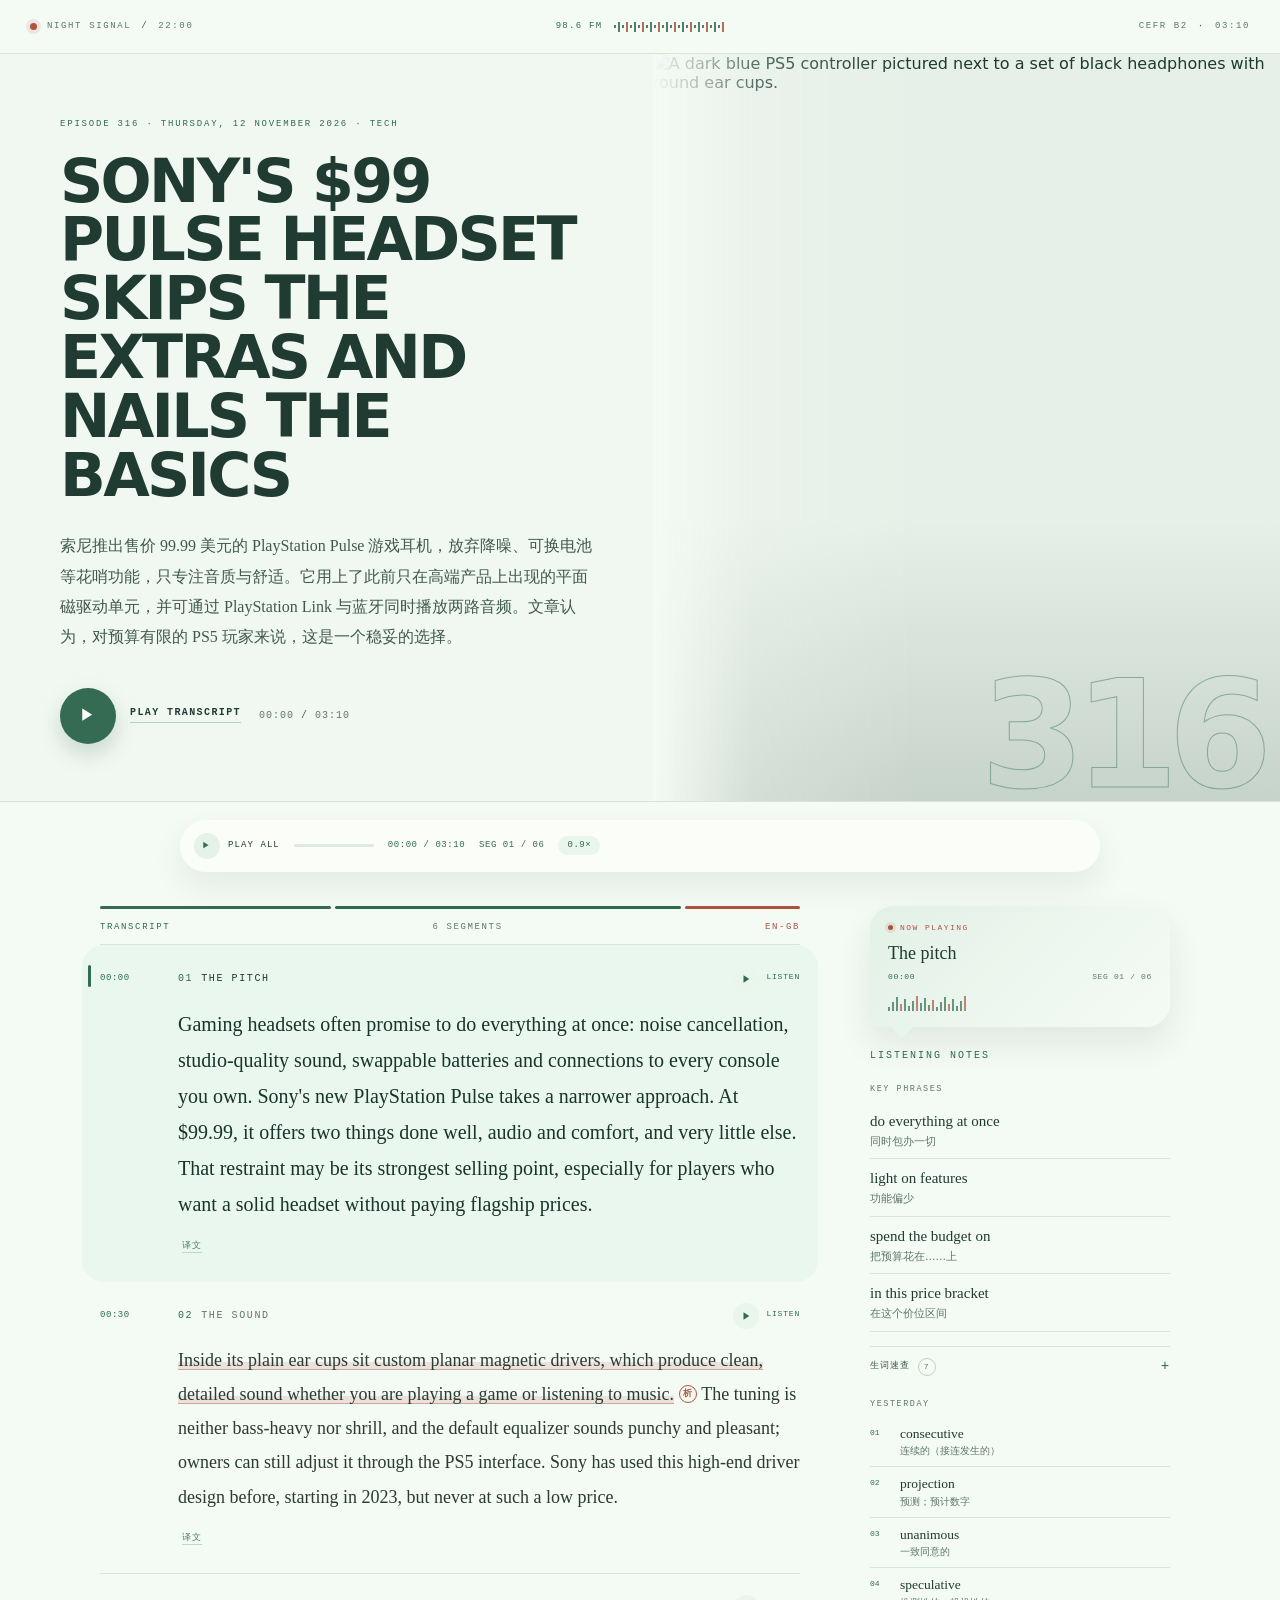
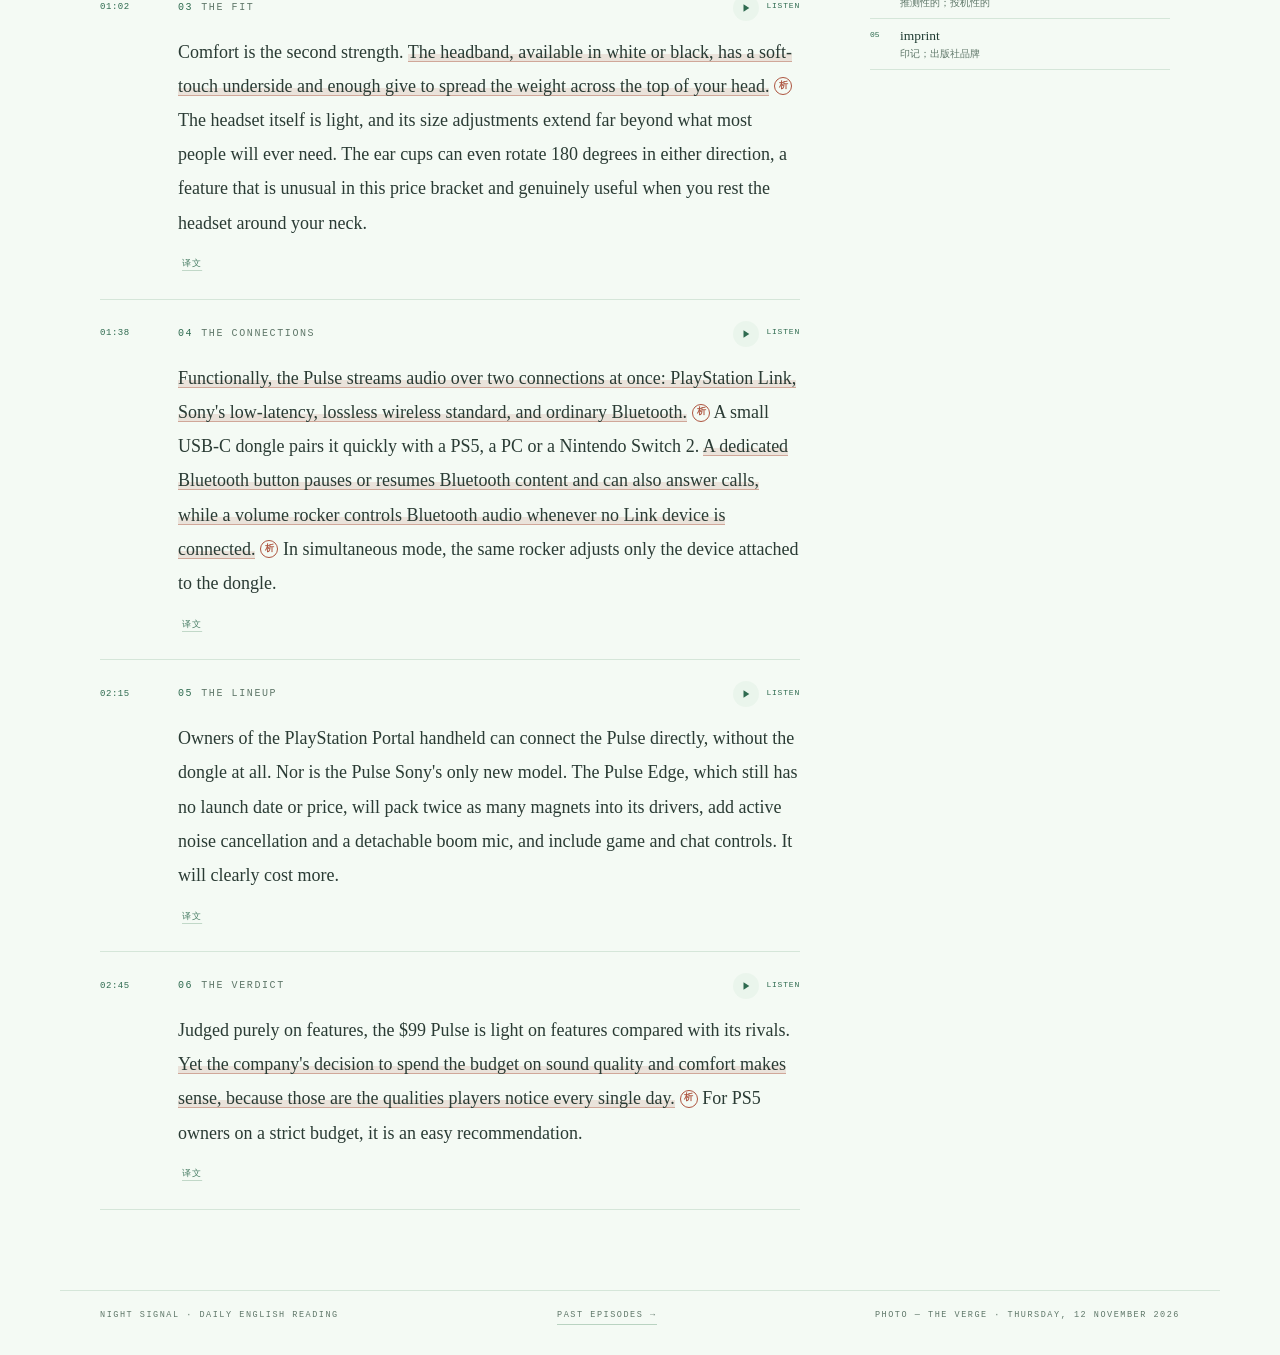
==== commit 3ef074bc: "Daily English Reading 2026-11-12" ====
--- a/qub2qw6b/index.html
+++ b/qub2qw6b/index.html
@@ -1,368 +1,432 @@
-<!doctype html><html lang="zh-CN" data-theme="light"><head><meta charset="utf-8">
+<!doctype html><html lang="zh-CN"><head><meta charset="utf-8">
 <meta name="viewport" content="width=device-width,initial-scale=1,viewport-fit=cover">
-<meta name="theme-color" content="#F7F3EA">
+<meta name="theme-color" content="#F4FAF4">
 <meta name="page-type" content="editorial"><meta name="site-kind" content="media">
 <meta name="description" content="索尼推出售价 99.99 美元的 PlayStation Pulse 游戏耳机，放弃降噪、可换电池等花哨功能，只专注音质与舒适。它用上了此前只在高端产品上出现的平面磁驱动单元…">
 <title>2026-11-12 · Sony&#x27;s $99 Pulse Headset Skips the Extras and Nails the Basics · Daily English Reading</title>
-<script>try{var t=localStorage.getItem("theme");document.documentElement.setAttribute("data-theme",t||(window.matchMedia&&matchMedia("(prefers-color-scheme: dark)").matches?"dark":"light"));}catch(e){}</script>
+<link rel="stylesheet" href="/english-reading/qub2qw6b/fonts/fonts.css">
 <style>
-*,*::before,*::after{box-sizing:border-box}
-html{-webkit-text-size-adjust:100%;scroll-behavior:auto}
 :root{
-  --paper:#F7F3EA;--paper-2:#EFE8D9;--ink:#17140F;--ink-2:#443D33;
-  --rule:#DDD3C1;--rule-strong:#C4B7A1;--accent:#A83A2A;--accent-ink:#7C2A1E;--muted:#726A5C;
-  --accent-soft:rgba(168,58,42,.09);--card:#FCF9F2;--pop-bg:#191510;--pop-ink:#F7F3EA;
-  --pop-border:rgba(255,255,255,.24);
-  --serif:"Charter","Iowan Old Style","Palatino Linotype",Palatino,Georgia,"Songti SC","Noto Serif CJK SC",serif;
-  --sans:-apple-system,BlinkMacSystemFont,"Segoe UI","PingFang SC","Hiragino Sans GB","Microsoft YaHei",sans-serif;
-  --mono:"SFMono-Regular",Consolas,"Liberation Mono",monospace;
-  --read:19.5px;--gutter:40px;
-  color-scheme:light;
+ --bg:#08111F;--bg2:#0F1A2B;--panel:#121D30;--ink:#F4EFE4;--soft:#C9D2DF;--muted:#8593A8;
+ --line:#223047;--amber:#FFB24A;--amber2:#FF7A3D;--red:#FF6B57;--mint:#7FE0C3;
+ --ui:'Archivo',system-ui,sans-serif;--display:'Archivo',system-ui,sans-serif;--serif:'Newsreader',Georgia,serif;--mono:'IBM Plex Mono',monospace;
+ --pop-bg:#F4F0E6;--pop-ink:#0B0E13;--pop-accent:#FFB24A;--pop-accent-ink:#0B0E13;--pop-border:rgba(11,14,19,.2);
 }
-[data-theme="dark"]{
-  --paper:#131210;--paper-2:#191713;--ink:#EFE9DD;--ink-2:#CFC6B6;--muted:#9A9081;
-  --rule:#2D2922;--rule-strong:#443D32;--accent:#E0785F;--accent-ink:#F2A28D;
-  --accent-soft:rgba(224,120,95,.13);--card:#1B1916;--pop-bg:#F2EBDF;--pop-ink:#17140F;
-  --pop-border:rgba(0,0,0,.2);
-  color-scheme:dark;
-}
+*{box-sizing:border-box}
 html,body{margin:0;padding:0}
-body{background:var(--paper);color:var(--ink);font-family:var(--serif);-webkit-font-smoothing:antialiased;text-rendering:optimizeLegibility}
+body{background:var(--bg);color:var(--ink);font-family:var(--ui);-webkit-font-smoothing:antialiased}
 a{color:inherit}
 img{max-width:100%}
 button{font-family:inherit}
-::selection{background:var(--accent);color:#fff}
-:focus-visible{outline:2px solid var(--accent);outline-offset:3px}
-.skip{position:absolute;left:16px;top:-80px;z-index:220;background:var(--ink);color:var(--paper);padding:12px 16px;font:600 13px/1 var(--sans);text-decoration:none;border-radius:2px;transition:top .15s}
-.skip:focus{top:12px}
-.progress{position:fixed;top:0;left:0;right:0;height:2px;z-index:150;pointer-events:none}
-.progress span{display:block;height:100%;background:var(--accent);transform:scaleX(0);transform-origin:0 50%;transition:transform .1s linear}
-/* masthead */
-.masthead{border-bottom:1px solid var(--ink)}
-.mast-inner{max-width:1320px;margin:0 auto;padding:0 var(--gutter)}
-.mast-main{display:grid;grid-template-columns:1fr auto 1fr;align-items:center;gap:20px;padding:17px 0 14px}
-.mast-meta{font:600 10px/1.4 var(--sans);letter-spacing:.16em;text-transform:uppercase;color:var(--muted)}
-.mast-date{text-align:right}
-.wordmark{font-family:var(--serif);font-size:27px;line-height:1;letter-spacing:-.015em;text-decoration:none;text-align:center;white-space:nowrap}
-.mast-sub{display:flex;align-items:center;justify-content:space-between;gap:16px;padding:9px 0 10px;border-top:1px solid var(--rule)}
-.mast-hint{font:500 10px/1.4 var(--sans);letter-spacing:.14em;text-transform:uppercase;color:var(--muted)}
-.tools{display:flex;gap:6px;align-items:center}
-.tool{width:34px;height:34px;display:inline-flex;align-items:center;justify-content:center;border:1px solid var(--rule-strong);border-radius:2px;background:transparent;color:var(--ink-2);cursor:pointer;transition:background .18s,color .18s,border-color .18s}
-.tool:hover{background:var(--ink);color:var(--paper);border-color:var(--ink)}
-.tool:active{transform:translateY(1px)}
-.tool svg{width:15px;height:15px;display:block}
-.tool.aa{font:600 13px/1 var(--sans);letter-spacing:-.02em}
-[data-theme="light"] .i-sun{display:none}
-[data-theme="dark"] .i-moon{display:none}
-/* page frame */
-.page{max-width:1320px;margin:0 auto;padding:48px var(--gutter) 40px;display:grid;grid-template-columns:196px minmax(0,1fr) 252px;column-gap:56px;align-items:start}
-/* left rail */
-.rail-left{position:sticky;top:28px}
-.dateline{display:flex;flex-direction:column;line-height:1}
-.dow{font:600 10px/1 var(--sans);letter-spacing:.2em;color:var(--accent)}
-.dnum{font-family:var(--serif);font-size:76px;line-height:.92;letter-spacing:-.05em;margin:8px 0 6px;font-weight:400}
-.dmy{font:600 10px/1.4 var(--sans);letter-spacing:.16em;color:var(--muted)}
-.factlist{margin:26px 0 0;padding:0;border-top:1px solid var(--rule)}
-.factlist > div{display:flex;justify-content:space-between;gap:12px;padding:9px 0;border-bottom:1px solid var(--rule)}
-.factlist dt{font:500 10px/1.5 var(--sans);letter-spacing:.1em;color:var(--muted)}
-.factlist dd{margin:0;font:600 11px/1.5 var(--sans);color:var(--ink-2);text-align:right}
-.howto{margin-top:22px}
-.howto p{display:flex;gap:8px;align-items:flex-start;margin:0 0 9px;font:400 11px/1.55 var(--sans);color:var(--muted)}
-.hdot{flex:none;width:5px;height:5px;border-radius:50%;background:var(--accent);margin-top:6px}
-.hmark{flex:none;width:16px;height:16px;border:1px solid var(--accent);color:var(--accent);border-radius:50%;font:600 9px/14px var(--sans);text-align:center;margin-top:0}
-.switch{display:flex;align-items:center;gap:10px;min-height:44px;margin-top:18px;font:500 11.5px/1.4 var(--sans);color:var(--ink-2);cursor:pointer;user-select:none}
-.switch input{position:absolute;opacity:0;width:1px;height:1px}
-.track{position:relative;flex:none;width:38px;height:22px;border:1px solid var(--rule-strong);border-radius:999px;transition:background .18s,border-color .18s}
-.track::after{content:"";position:absolute;left:3px;top:3px;width:14px;height:14px;border-radius:50%;background:var(--muted);transition:transform .18s,background .18s}
-.switch input:checked + .track{background:var(--accent);border-color:var(--accent)}
-.switch input:checked + .track::after{transform:translateX(16px);background:#fff}
-.switch input:focus-visible + .track{outline:2px solid var(--accent);outline-offset:3px}
-.rail-foot{margin-top:26px;padding-top:12px;border-top:1px solid var(--rule);font:400 10px/1.7 var(--sans);color:var(--muted);letter-spacing:.02em}
-/* story */
-.stories{min-width:0;max-width:700px}
-.eyebrow{display:flex;align-items:center;gap:12px;font:600 10px/1 var(--sans);letter-spacing:.18em;text-transform:uppercase;color:var(--muted)}
-.cat{color:var(--accent)}
-.eyebrow .sep{display:block;width:26px;height:1px;background:var(--rule-strong)}
-h1{font-family:var(--serif);font-weight:400;font-size:clamp(36px,3.5vw,52px);line-height:1.06;letter-spacing:-.022em;margin:20px 0 0;text-wrap:balance;color:var(--ink)}
-.standfirst{margin:24px 0 0;font-family:var(--sans);font-size:15.5px;line-height:1.9;color:var(--ink-2);text-wrap:pretty}
-.sf-label{display:inline-block;margin-right:10px;font:600 9.5px/1 var(--sans);letter-spacing:.16em;color:var(--accent);vertical-align:1px}
-.byline{margin-top:26px;padding-top:13px;border-top:1px solid var(--rule);display:flex;flex-wrap:wrap;align-items:center;gap:8px 12px;font:500 10.5px/1.5 var(--sans);letter-spacing:.12em;text-transform:uppercase;color:var(--muted)}
-.byline a{text-decoration:none;border-bottom:1px solid transparent;transition:border-color .18s,color .18s}
-.byline a:hover{color:var(--ink);border-color:var(--ink)}
-.byline .sep{width:4px;height:4px;border-radius:50%;background:var(--rule-strong)}
-.lead{margin:30px 0 36px}
-.fig-credit{display:flex;justify-content:flex-end;align-items:center;gap:8px;padding:0 0 8px;font:600 9px/1 var(--sans);letter-spacing:.18em;text-transform:uppercase;color:var(--muted)}
-.fig-credit::before{content:"";width:20px;height:1px;background:var(--rule-strong)}
-.frame{overflow:hidden;background:var(--paper-2);outline:1px solid rgba(0,0,0,.06)}
-.frame img{display:block;width:100%;height:auto;aspect-ratio:16/9;object-fit:cover;transition:transform .7s cubic-bezier(.2,.7,.2,1)}
-.frame:hover img{transform:scale(1.012)}
-[data-theme="dark"] .frame img{filter:brightness(.92) saturate(.95)}
-.typeplate{aspect-ratio:16/9;background:var(--ink);color:var(--paper);display:flex;flex-direction:column;justify-content:space-between;padding:26px 28px;margin:30px 0 36px}
-.tp-kicker{font:600 9px/1 var(--sans);letter-spacing:.2em;color:var(--accent)}
-.tp-word{font:400 clamp(54px,10vw,96px)/.9 var(--serif);letter-spacing:-.04em}
-.tp-line{height:1px;background:currentColor;opacity:.3}
-/* prose */
-.prose{margin-top:8px}
-.prose p{font-family:var(--serif);font-size:var(--read);line-height:1.88;letter-spacing:.002em;margin:0 0 16px;overflow-wrap:break-word;text-wrap:pretty}
-.prose p.first::first-letter{float:left;font-size:3.25em;line-height:.78;padding:.06em .09em 0 0;color:var(--accent);font-weight:400}
-.w{cursor:pointer;border-radius:2px;transition:background-color .16s,box-shadow .16s,color .16s;-webkit-tap-highlight-color:transparent;touch-action:manipulation}
-.w:hover{background:var(--accent-soft);box-shadow:inset 0 -1px 0 var(--rule-strong)}
-.w.on{background:var(--accent-soft);box-shadow:inset 0 -1px 0 var(--accent);color:var(--accent-ink)}
-.hard{background:linear-gradient(180deg,transparent 62%,var(--accent-soft) 62%);box-shadow:inset 0 -1px 0 rgba(168,58,42,.28);cursor:pointer}
-[data-theme="dark"] .hard{box-shadow:inset 0 -1px 0 rgba(224,120,95,.32)}
-.hard:hover{background:var(--accent-soft)}
-.hardmark{position:relative;display:inline-flex;align-items:center;justify-content:center;width:18px;height:18px;margin-left:4px;padding:0;border:1px solid var(--accent);border-radius:50%;background:transparent;color:var(--accent);font:600 9.5px/1 var(--sans);vertical-align:4px;cursor:pointer;transition:background .16s,color .16s}
+::selection{background:var(--amber);color:#0B0E13}
+:focus-visible{outline:2px solid var(--amber);outline-offset:3px}
+.dim{color:#4C5563}
+/* air bar */
+.air{position:sticky;top:0;z-index:60;display:grid;grid-template-columns:1fr auto 1fr;align-items:center;gap:20px;height:54px;padding:0 30px;background:rgba(8,17,31,.92);backdrop-filter:blur(12px);border-bottom:1px solid var(--line)}
+.air-left,.air-right{display:flex;align-items:center;gap:10px;font:500 9px/1 var(--mono);letter-spacing:.18em;color:var(--muted);text-transform:uppercase}
+.air-right{justify-content:flex-end}
+.live{width:7px;height:7px;border-radius:50%;background:var(--red);box-shadow:0 0 0 4px rgba(255,107,87,.14);animation:pulse 2.2s infinite}
+@keyframes pulse{0%,100%{opacity:1}50%{opacity:.35}}
+.air-mid{display:flex;align-items:center;gap:12px}
+.freq{font:500 9px/1 var(--mono);letter-spacing:.14em;color:var(--amber)}
+.wave{display:flex;align-items:center;gap:2px;height:18px}
+.wave i{display:block;width:2px;height:var(--h,8px);background:var(--amber);opacity:.8;transform-origin:50% 50%}
+.wave i:nth-child(3n){background:var(--mint)}
+.wave i:nth-child(4n){background:var(--red)}
+.playing .wave i{animation:wave .9s infinite ease-in-out;animation-delay:var(--d,0s)}
+@keyframes wave{0%,100%{transform:scaleY(.5);opacity:.45}50%{transform:scaleY(1.15);opacity:1}}
+/* hero */
+.hero{display:grid;grid-template-columns:1.02fr .98fr;min-height:640px;border-bottom:1px solid var(--line)}
+.hero-copy{display:flex;flex-direction:column;justify-content:center;padding:64px 56px 56px 60px;max-width:800px}
+.kicker{font:500 9px/1.5 var(--mono);letter-spacing:.2em;color:var(--mint);text-transform:uppercase}
+h1{font:800 clamp(44px,4.7vw,74px)/.98 var(--display);letter-spacing:-.045em;text-transform:uppercase;margin:20px 0 0;max-width:820px}
+.deck{font:400 16px/1.9 var(--serif);color:var(--soft);max-width:580px;margin:26px 0 0}
+.hero-actions{display:flex;align-items:center;gap:18px;margin-top:34px;flex-wrap:wrap}
+.hero-play{display:inline-flex;align-items:center;gap:12px;height:52px;padding:0 22px;border:1px solid var(--amber);background:var(--amber);color:#0B0E13;font:600 10px/1 var(--mono);letter-spacing:.14em;text-transform:uppercase;cursor:pointer;transition:transform .18s,background .18s}
+.hero-play:hover{transform:translateY(-2px);background:#FFC46E}
+.hero-play:active{transform:translateY(1px)}
+.hero-play .ico{font-size:12px}
+.duration{font:500 10px/1 var(--mono);letter-spacing:.1em;color:var(--muted)}
+.hero-art{position:relative;overflow:hidden;background:#000;min-height:520px}
+.hero-art img{position:absolute;inset:0;width:100%;height:100%;object-fit:cover;object-position:55% 50%;filter:contrast(1.03) brightness(.92) saturate(1.12)}
+.hero-art::after{content:"";position:absolute;inset:0;background:linear-gradient(90deg,var(--bg) 0%,rgba(8,17,31,.12) 22%,transparent 45%),linear-gradient(0deg,rgba(8,17,31,.72),transparent 42%)}
+.big-no{position:absolute;right:18px;bottom:6px;z-index:2;font:800 150px/.8 var(--display);letter-spacing:-.07em;color:transparent;-webkit-text-stroke:1px rgba(127,224,195,.45)}
+/* transport */
+.transport{position:sticky;top:54px;z-index:55;display:grid;grid-template-columns:auto 1fr auto auto auto;gap:16px;align-items:center;height:48px;padding:0 30px;background:rgba(8,17,31,.95);backdrop-filter:blur(12px);border-bottom:1px solid var(--line)}
+.transport-play{display:inline-flex;align-items:center;gap:8px;height:32px;padding:0 12px;border:1px solid var(--amber);background:transparent;color:var(--amber);font:500 9px/1 var(--mono);letter-spacing:.12em;text-transform:uppercase;cursor:pointer;transition:background .18s,color .18s,transform .18s}
+.transport-play:hover{background:var(--amber);color:#0B0E13;transform:translateY(-1px)}
+.transport-play:active{transform:translateY(1px)}
+.transport-play .ic{font-size:9px}
+.transport-track{height:2px;background:#2A313C;position:relative;min-width:80px}
+.transport-track span{position:absolute;left:0;top:0;bottom:0;width:0;background:var(--amber)}
+.transport-time{font:500 9px/1 var(--mono);letter-spacing:.06em;color:var(--mint);white-space:nowrap}
+.transport-seg{font:500 9px/1 var(--mono);letter-spacing:.06em;color:var(--amber);white-space:nowrap}
+.transport-seg{color:var(--amber)}
+.transport-speed{font:500 9px/1 var(--mono);letter-spacing:.06em;color:var(--mint);border:1px solid #2C4A55;padding:6px 8px;cursor:pointer;user-select:none;white-space:nowrap}
+.transport-speed:hover{border-color:var(--amber);color:var(--amber)}
+/* transcript */
+.console{display:grid;grid-template-columns:minmax(0,700px) 300px;gap:70px;max-width:1160px;margin:0 auto;padding:34px 40px 80px;align-items:start}
+.spectrum{display:flex;gap:4px;margin-bottom:14px}
+.spectrum i{display:block;height:2px}
+.spectrum i:nth-child(1){flex:2;background:var(--amber)}
+.spectrum i:nth-child(2){flex:3;background:var(--mint)}
+.spectrum i:nth-child(3){flex:1;background:var(--red)}
+.transcript-head{display:flex;justify-content:space-between;gap:12px;padding-bottom:12px;border-bottom:1px solid var(--line);font:500 9px/1 var(--mono);letter-spacing:.18em;color:var(--muted);text-transform:uppercase}
+.segment{position:relative;border-bottom:1px solid rgba(34,48,71,.85);transition:background .2s}
+.segment.active{background:linear-gradient(90deg,rgba(255,178,74,.10),rgba(127,224,195,.05) 44%,transparent 72%)}
+.segment.active::before{content:"";position:absolute;left:-18px;top:15px;bottom:15px;width:2px;background:var(--amber)}
+.seg-head{display:grid;grid-template-columns:62px 1fr auto;gap:16px;align-items:center;padding:17px 0 10px}
+.seg-time{font:500 9px/1 var(--mono);color:var(--mint);letter-spacing:.06em}
+.seg-title{font:500 10px/1.4 var(--mono);letter-spacing:.16em;text-transform:uppercase;color:#7F8DA1;margin:0;min-width:0}
+.seg-title b{color:var(--mint);font-weight:500;margin-right:8px}
+.segment.active .seg-title b{color:var(--amber)}
+.segment.active .seg-title{color:var(--ink)}
+.seg-play{display:inline-flex;align-items:center;gap:7px;height:30px;padding:0 9px;border:1px solid #2C4A55;background:transparent;color:var(--mint);font:500 8px/1 var(--mono);letter-spacing:.1em;text-transform:uppercase;cursor:pointer;transition:border-color .18s,color .18s,background .18s}
+.seg-play svg{width:9px;height:9px;flex:none}
+.seg-play:hover,.segment.playing .seg-play{border-color:var(--amber);color:var(--amber)}
+.seg-play:hover svg,.segment.playing .seg-play svg{color:var(--amber)}
+.seg-body{padding:0 0 18px 78px;min-width:0}
+.seg-body p{font:400 18px/1.9 var(--serif);margin:0;color:#E6E9ED;text-wrap:pretty;overflow-wrap:break-word}
+.segment.lead .seg-body p{font-size:20px;line-height:1.8;color:#F4F0E6}
+.seg-body .para-tools{display:flex;justify-content:flex-start;gap:8px;margin-top:9px;opacity:.78;transition:opacity .18s}
+.segment:hover .para-tools,.para-tools:focus-within{opacity:1}
+.seg-body .trbtn{height:30px;padding:0 10px;border:1px solid #2C4A55;background:transparent;color:var(--mint);font:500 9px/1 var(--mono);letter-spacing:.12em;text-transform:uppercase;cursor:pointer;transition:background .18s,color .18s,border-color .18s}
+.seg-body .trbtn:hover{background:var(--mint);border-color:var(--mint);color:#08111F}
+.w{cursor:pointer;border-radius:1px;transition:background .16s,box-shadow .16s,color .16s;-webkit-tap-highlight-color:transparent}
+.w:hover{background:rgba(127,224,195,.13);box-shadow:inset 0 -1px 0 var(--mint)}
+.w.on{background:rgba(127,224,195,.18);box-shadow:inset 0 -1px 0 var(--mint);color:var(--mint)}
+.hard{background:linear-gradient(180deg,transparent 61%,rgba(255,107,87,.15) 61%);box-shadow:inset 0 -1px 0 rgba(255,107,87,.42);cursor:pointer}
+.hard:hover{background:rgba(255,107,87,.13)}
+.hardmark{position:relative;display:inline-flex;align-items:center;justify-content:center;width:18px;height:18px;margin-left:5px;padding:0;border:1px solid var(--red);border-radius:50%;background:transparent;color:var(--red);font:600 9px/1 var(--mono);vertical-align:4px;cursor:pointer}
 .hardmark::after{content:"";position:absolute;inset:-11px -9px}
-.hardmark:hover{background:var(--accent);color:var(--paper)}
-.para-tools{display:flex;align-items:center;justify-content:flex-end;gap:6px;margin:-4px 0 24px;opacity:.55;transition:opacity .18s}
-.prose p:hover + .para-tools,.para-tools:hover,.para-tools:focus-within{opacity:1}
-.trbtn,.spk{display:inline-flex;align-items:center;gap:6px;height:32px;padding:0 11px;border:1px solid var(--rule-strong);border-radius:2px;background:transparent;color:var(--ink-2);font:500 10.5px/1 var(--sans);letter-spacing:.08em;cursor:pointer;transition:background .18s,color .18s,border-color .18s}
-.trbtn:hover,.spk:hover{background:var(--ink);border-color:var(--ink);color:var(--paper)}
-.trbtn:active,.spk:active{transform:translateY(1px)}
+.hardmark:hover{background:var(--red);color:#0B0E13}
 .pa{display:none}
-.trbox{margin:-14px 0 28px;padding:16px 18px;background:var(--card);border-left:2px solid var(--accent);font-family:var(--sans);font-size:14.5px;line-height:1.9;color:var(--ink-2);text-wrap:pretty}
-.trbox::before{content:"参考译文";display:block;margin-bottom:6px;font:600 9px/1 var(--sans);letter-spacing:.16em;color:var(--accent)}
+.trbox{margin:12px 0 0;padding:14px 16px;background:#0D2528;border:1px solid #1E4A47;border-left:2px solid var(--mint);font:400 13.5px/1.85 var(--ui);color:#C8CED6}
+.trbox::before{content:"TRANSLATION / 参考译文";display:block;margin-bottom:6px;font:500 8px/1 var(--mono);letter-spacing:.18em;color:var(--mint)}
 .trbox[hidden]{display:none}
-/* right rail */
-.rail-right{display:flex;flex-direction:column;gap:34px}
-.panel{border-top:1px solid var(--ink);padding-top:12px}
-.panel-title{margin:0 0 16px;font:600 9.5px/1 var(--sans);letter-spacing:.2em;text-transform:uppercase;color:var(--accent)}
-.panel h3{margin:0 0 8px;font:600 9.5px/1.4 var(--sans);letter-spacing:.16em;text-transform:uppercase;color:var(--muted)}
-.colloc{list-style:none;margin:0;padding:0}
-.colloc li{display:block;padding:11px 0;border-bottom:1px solid var(--rule)}
-.colloc li:last-child{border-bottom:0}
-.colloc .en{display:block;font-family:var(--serif);font-size:15.5px;line-height:1.35;color:var(--ink)}
-.colloc .cn{display:block;margin-top:3px;font:400 11.5px/1.6 var(--sans);color:var(--muted)}
-.gloss{margin-top:14px;padding-top:12px;border-top:1px solid var(--rule)}
-.gloss summary{display:flex;align-items:center;gap:8px;cursor:pointer;font:600 11px/1.4 var(--sans);color:var(--ink-2);list-style:none}
+/* now playing + notes */
+.log{position:sticky;top:116px;align-self:start}
+.now{border:1px solid #1E4A47;border-top:2px solid var(--red);background:#0C2428;padding:14px 14px 12px;margin-bottom:24px}
+.now-kicker{display:flex;align-items:center;gap:7px;font:500 8px/1 var(--mono);letter-spacing:.18em;color:var(--red);text-transform:uppercase}
+.now-kicker .dot{width:5px;height:5px;border-radius:50%;background:var(--red);box-shadow:0 0 0 3px rgba(255,107,87,.14)}
+.playing .now-kicker .dot{animation:pulse 1.2s infinite}
+.now-title{font:400 18px/1.3 var(--serif);color:var(--ink);margin-top:10px}
+.now-meta{display:flex;justify-content:space-between;gap:10px;margin-top:8px;font:500 8px/1 var(--mono);letter-spacing:.08em;color:var(--muted)}
+.now-meta span:first-child{color:var(--mint)}
+.now-wave{display:flex;align-items:flex-end;gap:2px;height:18px;margin-top:12px}
+.now-wave i{display:block;width:2px;height:var(--h,8px);background:var(--amber);opacity:.6;transform-origin:50% 100%}
+.now-wave i:nth-child(3n){background:var(--mint)}
+.now-wave i:nth-child(4n){background:var(--red)}
+.playing .now-wave i{animation:nowwave .9s infinite ease-in-out;animation-delay:var(--d,0s)}
+@keyframes nowwave{0%,100%{transform:scaleY(.55);opacity:.45}50%{transform:scaleY(1);opacity:1}}
+.log h2{font:500 10px/1 var(--mono);letter-spacing:.2em;color:var(--mint);margin:0 0 18px;text-transform:uppercase}
+.log h3{font:500 8.5px/1 var(--mono);letter-spacing:.18em;color:var(--muted);margin:24px 0 8px;text-transform:uppercase}
+.log-item{padding:9px 0;border-bottom:1px solid var(--line)}
+.log-item .en{font:400 15px/1.35 var(--serif);color:var(--ink)}
+.log-item .cn{font:400 10.5px/1.55 var(--ui);color:var(--muted);margin-top:2px}
+.gloss{margin-top:14px;border-top:1px solid var(--line);padding-top:10px}
+.gloss summary{display:flex;align-items:center;gap:8px;cursor:pointer;font:500 9px/1.4 var(--mono);letter-spacing:.1em;color:var(--soft);list-style:none;text-transform:uppercase}
 .gloss summary::-webkit-details-marker{display:none}
-.gloss summary span{display:inline-flex;align-items:center;justify-content:center;min-width:18px;height:18px;padding:0 5px;border:1px solid var(--rule-strong);border-radius:50%;font:600 9px/1 var(--sans);color:var(--muted)}
-.gloss summary::after{content:"+";font:400 14px/1 var(--sans);color:var(--accent);margin-left:auto}
+.gloss summary span{display:inline-flex;align-items:center;justify-content:center;min-width:18px;height:18px;border:1px solid #39424F;border-radius:50%;font-size:8px;color:var(--muted)}
+.gloss summary::after{content:"+";margin-left:auto;color:var(--amber);font-size:14px}
 .gloss[open] summary::after{content:"−"}
-.gloss dl{margin:10px 0 0;padding:0}
-.gloss dl > div{padding:7px 0;border-bottom:1px solid var(--rule)}
-.gloss dl > div:last-child{border-bottom:0}
-.gloss dt{font-family:var(--serif);font-size:13.5px;line-height:1.4;color:var(--ink)}
-.gloss dd{margin:2px 0 0;font:400 11.5px/1.6 var(--sans);color:var(--muted)}
-.review-list{list-style:none;margin:0;padding:0}
-.review-list li{display:grid;grid-template-columns:22px 1fr;grid-template-rows:auto auto;column-gap:6px;padding:10px 0;border-bottom:1px solid var(--rule)}
-.review-list li:last-child{border-bottom:0}
-.review-list .idx{grid-row:1 / span 2;font:500 9px/1 var(--mono);color:var(--accent);padding-top:4px}
-.review-list b{font-family:var(--serif);font-size:14.5px;font-weight:600;line-height:1.3}
-.review-list .meaning{grid-column:2;font:400 11px/1.55 var(--sans);color:var(--muted);margin-top:2px}
-.rail-end{margin:0;padding-top:10px;border-top:1px solid var(--rule);font:400 10px/1.6 var(--sans);letter-spacing:.08em;color:var(--muted)}
-.notes-inline{margin-top:44px}
-/* foot */
-.story-foot{display:flex;flex-wrap:wrap;align-items:center;justify-content:space-between;gap:12px;margin-top:22px;padding-top:16px;border-top:1px solid var(--ink);font:500 10px/1.5 var(--sans);letter-spacing:.12em;text-transform:uppercase;color:var(--muted)}
-.end-mark{font:400 10px/1.5 var(--sans);letter-spacing:.16em;text-transform:uppercase}
-.archive-link{display:inline-flex;align-items:center;gap:8px;min-height:44px;font:600 11px/1 var(--sans);letter-spacing:.1em;text-transform:uppercase;text-decoration:none;color:var(--ink);border-bottom:1px solid var(--rule-strong);transition:border-color .18s}
-.archive-link:hover{border-color:var(--accent)}
-.archive-link span{transition:transform .18s}
-.archive-link:hover span{transform:translateX(3px)}
-.bottom{margin-top:56px;border-top:1px solid var(--rule)}
-.bottom-in{display:flex;align-items:center;justify-content:space-between;gap:16px;max-width:1320px;margin:0 auto;padding:20px var(--gutter) 28px;font:400 10px/1.6 var(--sans);letter-spacing:.08em;color:var(--muted)}
-.bottom-in .brand{font-family:var(--serif);font-size:12px;letter-spacing:0;color:var(--ink-2)}
-/* dictionary popover */
-#pop{position:fixed;display:none;z-index:180;width:300px;max-width:calc(100vw - 24px);background:var(--pop-bg);color:var(--pop-ink);padding:18px 18px 14px;border-radius:2px;box-shadow:0 20px 60px rgba(0,0,0,.3),0 2px 8px rgba(0,0,0,.18);font-family:var(--sans);max-height:70vh;overflow:auto}
-#pop.show{display:block;animation:popIn .18s ease-out both}
-@keyframes popIn{from{opacity:0;transform:translateY(4px)}to{opacity:1;transform:none}}
-#pop .pw{font-family:var(--serif);font-size:24px;line-height:1.1;letter-spacing:-.01em}
-#pop .pi{font-family:var(--serif);font-size:12.5px;font-style:italic;opacity:.72;margin-top:4px}
+.gloss dl{margin:8px 0 0;padding:0}
+.gloss-row{padding:7px 0;border-bottom:1px solid var(--line)}
+.gloss-row:last-child{border:0}
+.gloss dt{font:400 12.5px/1.4 var(--serif);color:var(--ink)}
+.gloss dd{margin:2px 0 0;font:400 10px/1.55 var(--ui);color:var(--muted)}
+.review{list-style:none;margin:0;padding:0}
+.review-item{display:grid;grid-template-columns:24px 1fr;grid-template-rows:auto auto;column-gap:6px;padding:8px 0;border-bottom:1px solid var(--line)}
+.review-item .idx{grid-row:1/span 2;font:500 8px/1 var(--mono);color:var(--mint);padding-top:4px}
+.review-item b{font:400 13.5px/1.3 var(--serif);color:var(--ink)}
+.review-item .meaning{grid-column:2;font:400 10px/1.5 var(--ui);color:var(--muted);margin-top:1px}
+/* footer + player */
+.foot{max-width:1160px;margin:0 auto;padding:18px 40px 30px;border-top:1px solid var(--line);font:500 8.5px/1.6 var(--mono);letter-spacing:.18em;color:#5B6472;text-transform:uppercase;display:flex;justify-content:space-between;gap:12px}
+.player{display:none}
+@media(max-width:1100px){
+ .hero{grid-template-columns:1fr;min-height:auto}
+ .hero-copy{padding:48px 36px 40px;max-width:none}
+ .hero-art{min-height:420px}
+ .console{grid-template-columns:minmax(0,700px) 270px;gap:44px;max-width:1050px}
+ .log{top:116px}
+}
+@media(max-width:900px){
+ .console{grid-template-columns:1fr;max-width:820px;gap:44px}
+ .log{position:static;display:grid;grid-template-columns:1fr 1fr;gap:26px;align-items:start}
+ .now{grid-column:1/-1;margin-bottom:0}
+ .log h2{grid-column:1/-1;margin-bottom:0}
+}
+@media(max-width:640px){
+ .air{height:48px;padding:0 18px;grid-template-columns:1fr auto}
+ .air-mid{display:none}
+ .air-left{font-size:8px;letter-spacing:.14em}
+ .air-right{font-size:8px;letter-spacing:.1em}
+ .hero-copy{padding:34px 20px 30px}
+ .hero-art{min-height:250px}
+ h1{font-size:clamp(34px,10.4vw,46px);letter-spacing:-.04em;margin-top:16px}
+ .deck{font-size:14.5px;line-height:1.8;margin-top:20px}
+ .hero-actions{margin-top:26px}
+ .hero-play{height:50px;width:100%;justify-content:center}
+ .duration{width:100%;text-align:center}
+ .hero-art{min-height:250px}
+ .big-no{font-size:100px;right:12px;bottom:0}
+ .transport{display:none}
+ .console{padding:26px 20px 92px}
+ .transcript-head{font-size:8px;letter-spacing:.12em}
+ .seg-head{grid-template-columns:42px 1fr auto;gap:8px;padding:14px 0 8px}
+ .seg-time{font-size:8px}
+ .seg-title{font-size:10px;letter-spacing:.08em}
+ .seg-title b{margin-right:5px}
+ .seg-play{width:44px;height:44px;padding:0;justify-content:center}
+ .seg-play .label{display:none}
+ .seg-body{padding:0 0 16px 0}
+ .seg-body p{font-size:17px;line-height:1.85}
+ .segment.lead .seg-body p{font-size:18.5px;line-height:1.8}
+ .seg-body .para-tools{opacity:1;margin-top:7px}
+ .seg-body .trbtn{height:44px;padding:0 13px;font-size:10px}
+ .segment.active::before{left:-8px;top:12px;bottom:12px}
+ .log{grid-template-columns:1fr;gap:24px}
+ .now{margin-bottom:0}
+ .foot{padding:16px 20px 88px;font-size:7.5px;flex-direction:column;gap:4px}
+ .player{display:flex;position:fixed;left:0;right:0;bottom:0;z-index:80;align-items:center;gap:12px;height:66px;padding:0 16px calc(env(safe-area-inset-bottom));background:rgba(11,14,19,.97);border-top:1px solid var(--line);backdrop-filter:blur(12px)}
+ .player-play{width:44px;height:44px;border:1px solid var(--amber);background:var(--amber);color:#0B0E13;font-size:11px;cursor:pointer;flex:none}
+ .player-main{flex:1;min-width:0}
+ .player-top{display:flex;justify-content:space-between;gap:10px;margin-bottom:6px;font:500 8px/1 var(--mono);letter-spacing:.1em;color:var(--muted)}
+ .player-top span:first-child{color:var(--amber)}
+ .player-track{height:2px;background:#2B3340;position:relative}
+ .player-track span{position:absolute;left:0;top:0;bottom:0;width:0;background:var(--amber)}
+}
+@media(prefers-reduced-motion:reduce){*,*::before,*::after{animation-duration:.001ms!important;transition-duration:.001ms!important}}
+
+/* MINT PALETTE */
+:root{
+ --bg:#F4FAF4;--bg2:#EAF4EC;--panel:#FFFFFF;--ink:#1F3B32;--soft:#3F5A4B;--muted:#5F7769;
+ --line:#D5E6D9;--amber:#356B52;--amber2:#5E9C7A;--red:#AD543F;--mint:#2F6B50;
+ --pop-bg:#FBFDF8;--pop-ink:#1F3B32;--pop-accent:#356B52;--pop-accent-ink:#FFFFFF;--pop-border:rgba(31,59,50,.2);--pop-radius:16px;--pop-button-radius:999px;
+}
+body{background:var(--bg);color:var(--ink)}
+::selection{background:#CDE8D6;color:#17352B}
+:focus-visible{outline-color:var(--amber)}
+.air{background:rgba(244,250,244,.93);border-bottom-color:var(--line)}
+.air-left,.air-right{color:var(--muted)}
+.live{background:var(--red);box-shadow:0 0 0 4px rgba(173,84,63,.12)}
+.freq{color:var(--amber)}
+.wave i{background:var(--amber);opacity:.85}
+.wave i:nth-child(3n){background:var(--mint)}
+.wave i:nth-child(4n){background:var(--red)}
+.kicker{color:var(--mint)}
+.hero{background:#F1F8F2;border-bottom-color:var(--line)}
+h1{color:var(--ink)}
+.deck{color:var(--soft)}
+.hero-play{background:var(--amber);border-color:var(--amber);color:#FFFFFF}
+.hero-play:hover{background:#2C5B45}
+.duration{color:var(--muted)}
+.hero-art{background:#E6F0E8}
+.hero-art img{filter:contrast(1.02) brightness(1.0) saturate(1.06)}
+.hero-art::after{background:linear-gradient(90deg,var(--bg) 0%,rgba(244,250,244,.28) 16%,transparent 42%),linear-gradient(0deg,rgba(31,59,50,.16),transparent 38%)}
+.big-no{color:transparent;-webkit-text-stroke:1px rgba(47,107,80,.45)}
+.transport{background:rgba(251,253,248,.96);border-bottom-color:var(--line)}
+.transport-play{color:var(--amber);border-color:var(--amber);background:transparent}
+.transport-play:hover{background:var(--amber);color:#FFFFFF}
+.transport-track{background:#DCEBDD}
+.transport-track span{background:var(--amber)}
+.transport-time{color:var(--mint)}
+.transport-seg{color:var(--amber)}
+.transport-speed{color:var(--mint);border-color:#B9D3C1}
+.transport-speed:hover{border-color:var(--amber);color:var(--amber)}
+.transcript-head{color:var(--muted);border-bottom-color:var(--line)}
+.transcript-head span:first-child{color:var(--mint)}
+.transcript-head span:last-child{color:var(--red)}
+.segment{border-bottom-color:var(--line)}
+.segment.active{background:linear-gradient(90deg,rgba(53,107,82,.075),rgba(47,107,80,.035) 44%,transparent 72%)}
+.segment.active::before{background:var(--amber)}
+.seg-time{color:var(--mint)}
+.seg-title{color:var(--muted)}
+.seg-title b{color:var(--mint)}
+.segment.active .seg-title{color:var(--ink)}
+.segment.active .seg-title b{color:var(--amber)}
+.seg-play{color:var(--mint);border-color:#B9D3C1;background:transparent}
+.seg-play:hover,.segment.playing .seg-play{border-color:var(--amber);color:var(--amber);background:#F0F8F1}
+.seg-body p{color:#2A3B34}
+.segment.lead .seg-body p{color:#17352B}
+.w:hover{background:#E1F2E5;box-shadow:inset 0 -1px 0 var(--mint)}
+.w.on{background:#D6EEDD;box-shadow:inset 0 -1px 0 var(--mint);color:#1F5B43}
+.hard{background:linear-gradient(180deg,transparent 61%,rgba(173,84,63,.14) 61%);box-shadow:inset 0 -1px 0 rgba(173,84,63,.42)}
+.hard:hover{background:rgba(173,84,63,.12)}
+.hardmark{border-color:var(--red);color:var(--red);background:transparent}
+.hardmark:hover{background:var(--red);color:#FFFFFF}
+.seg-body .para-tools{opacity:.85}
+.seg-body .trbtn{color:var(--mint);border-color:#B9D3C1;background:transparent}
+.seg-body .trbtn:hover{background:var(--mint);border-color:var(--mint);color:#FFFFFF}
+.trbox{background:#EAF5EC;border:1px solid #C9DFD0;border-left:2px solid var(--mint);color:#3E5A4B}
+.trbox::before{color:var(--mint)}
+.now{background:#E3F1E7;border:1px solid #C9DFD0;border-top:2px solid var(--red)}
+.now-kicker{color:var(--red)}
+.now-kicker .dot{background:var(--red);box-shadow:0 0 0 3px rgba(173,84,63,.12)}
+.now-title{color:var(--ink)}
+.now-meta{color:var(--muted)}
+.now-meta span:first-child{color:var(--mint)}
+.now-wave i{background:var(--amber);opacity:.7}
+.now-wave i:nth-child(3n){background:var(--mint)}
+.now-wave i:nth-child(4n){background:var(--red)}
+.log h2{color:var(--mint)}
+.log h3{color:var(--muted)}
+.log-item{border-bottom-color:var(--line)}
+.log-item .en{color:var(--ink)}
+.log-item .cn{color:var(--muted)}
+.gloss{border-top-color:var(--line)}
+.gloss summary{color:var(--soft)}
+.gloss summary span{border-color:#B9D3C1;color:var(--muted)}
+.gloss summary::after{color:var(--mint)}
+.gloss-row{border-bottom-color:var(--line)}
+.gloss dt{color:var(--ink)}
+.gloss dd{color:var(--muted)}
+.review-item{border-bottom-color:var(--line)}
+.review-item .idx{color:var(--mint)}
+.review-item b{color:var(--ink)}
+.review-item .meaning{color:var(--muted)}
+.foot{color:var(--muted);border-top-color:var(--line)}
+.player{background:rgba(251,253,248,.97);border-top-color:var(--line)}
+.player-play{background:var(--amber);border-color:var(--amber);color:#FFFFFF}
+.player-top{color:var(--muted)}
+.player-top span:first-child{color:var(--amber)}
+.player-track{background:#DCEBDD}
+.player-track span{background:var(--amber)}
+
+/* SOFT SHAPES */
+.hero-play{height:58px;padding:0;border:0;background:transparent;color:var(--ink);gap:14px;display:inline-flex;align-items:center;box-shadow:none}
+.hero-play .ico{display:inline-flex;align-items:center;justify-content:center;width:56px;height:56px;border-radius:50%;background:var(--amber);color:#fff;font-size:14px;box-shadow:0 10px 22px rgba(53,107,82,.22);transition:transform .18s,box-shadow .18s}
+.hero-play .lbl{font:600 10px/1 var(--mono);letter-spacing:.14em;text-transform:uppercase;padding-bottom:4px;border-bottom:1px solid #B9D3C1;transition:border-color .18s}
+.hero-play:hover{background:transparent;transform:none}
+.hero-play:hover .ico{transform:scale(1.05);box-shadow:0 12px 26px rgba(53,107,82,.28)}
+.hero-play:hover .lbl{border-color:var(--amber)}
+.hero-play:active{transform:none}
+.hero-play:active .ico{transform:scale(.97)}
+.transport{display:flex;width:min(920px,calc(100% - 40px));height:52px;margin:18px auto 0;padding:0 14px;border:0;border-radius:999px;background:rgba(251,253,248,.94);box-shadow:0 14px 32px rgba(31,59,50,.08);backdrop-filter:blur(12px);gap:14px;top:64px}
+.transport-play{height:32px;padding:0;border:0;background:transparent;color:var(--ink);gap:8px}
+.transport-play .ic{display:inline-flex;align-items:center;justify-content:center;width:26px;height:26px;border-radius:50%;background:#E4F2E8;color:var(--amber);font-size:8px;transition:background .18s,color .18s}
+.transport-play:hover{background:transparent;color:var(--ink);transform:none}
+.transport-play:hover .ic{background:var(--amber);color:#fff}
+.transport-track{height:3px;border-radius:999px;overflow:hidden}
+.transport-track span{border-radius:999px}
+.transport-speed{border:0;border-radius:999px;background:#EAF5EC;padding:5px 9px;color:var(--mint)}
+.transport-speed:hover{background:#DCEFE2;color:var(--amber)}
+.seg-play{height:34px;padding:0;border:0;background:transparent;color:var(--mint);gap:7px}
+.seg-play svg{width:26px;height:26px;padding:8px;box-sizing:border-box;border-radius:50%;background:#EAF5EC;color:var(--mint);transition:background .18s,color .18s}
+.seg-play .label{font:500 8px/1 var(--mono);letter-spacing:.1em;padding-bottom:2px;border-bottom:1px solid transparent;transition:border-color .18s}
+.seg-play:hover,.segment.playing .seg-play{background:transparent;color:var(--amber);border-color:transparent}
+.seg-play:hover svg,.segment.playing .seg-play svg{background:var(--amber);color:#fff}
+.seg-play:hover .label{border-color:var(--amber)}
+.seg-body .trbtn{height:32px;padding:0 4px;border:0;border-radius:0;background:transparent;color:var(--mint);text-decoration:underline;text-decoration-color:#B9D3C1;text-underline-offset:4px;text-decoration-thickness:1px}
+.seg-body .trbtn:hover{background:transparent;border:0;color:var(--amber);text-decoration-color:var(--amber)}
+.segment.active{background:#EAF7EE;border-radius:22px;margin:0 -18px;padding:0 18px;border-bottom-color:transparent}
+.segment.active::before{left:6px;top:20px;width:3px;height:22px;border-radius:999px;background:var(--amber)}
+.spectrum i{height:3px;border-radius:999px}
+.trbox{border:0;border-radius:18px 18px 18px 6px;background:linear-gradient(135deg,#EAF5EC 0%,#F7FBF7 100%);box-shadow:0 12px 28px rgba(31,59,50,.07);padding:18px;position:relative}
+.trbox::after{content:"";position:absolute;left:22px;top:-7px;width:14px;height:14px;background:#EAF5EC;transform:rotate(45deg);border-radius:3px}
+.now{border:0;border-radius:24px 24px 24px 8px;background:linear-gradient(135deg,#E3F1E7,#F4FBF5);box-shadow:0 16px 34px rgba(31,59,50,.09);padding:18px 18px 16px;position:relative}
+.now::after{content:"";position:absolute;left:24px;bottom:-8px;width:16px;height:16px;background:#E8F5EC;transform:rotate(45deg);border-radius:3px}
+.player{left:12px;right:12px;bottom:calc(10px + env(safe-area-inset-bottom));height:60px;border:0;border-radius:999px;background:rgba(251,253,248,.97);box-shadow:0 16px 34px rgba(31,59,50,.18);padding:0 8px}
+.player-play{width:44px;height:44px;border:0;border-radius:50%;background:var(--amber);color:#fff;box-shadow:0 8px 18px rgba(53,107,82,.2)}
+.player-track{height:3px;border-radius:999px;overflow:hidden}
+.player-track span{border-radius:999px}
+@media(max-width:640px){
+ .transport{display:none}
+ .hero-play{height:58px}
+ .seg-play{width:44px;height:44px}
+ .seg-play svg{width:30px;height:30px;padding:9px}
+ .seg-body .trbtn{height:44px}
+ .segment.active{margin:0 -10px;padding:0 10px;border-radius:16px}
+ .segment.active::before{left:2px;top:16px;height:18px}
+}
+
+
+#pop{position:fixed;display:none;z-index:200;width:300px;max-width:calc(100vw - 24px);background:var(--pop-bg);color:var(--pop-ink);padding:18px;border-radius:var(--pop-radius,2px);box-shadow:0 20px 60px rgba(0,0,0,.38);font-family:var(--ui);max-height:70vh;overflow:auto}
+#pop.show{display:block}
+#pop .pw{font-family:var(--display);font-size:26px;line-height:1.1;letter-spacing:-.01em}
+#pop .pi{font-family:var(--serif);font-size:12px;font-style:italic;opacity:.7;margin-top:4px}
 #pop .pp{display:inline-block;font-size:11px;opacity:.7;margin-top:3px}
-#pop .pc{margin-top:10px;font-size:13px;line-height:1.7;white-space:pre-line}
+#pop .pc{font-family:var(--ui);font-size:13px;line-height:1.7;margin-top:10px;white-space:pre-line}
 #pop .row{display:flex;gap:8px;margin-top:14px}
-#pop button{flex:1;height:40px;border:1px solid var(--pop-border);background:transparent;color:inherit;font:500 12px/1 var(--sans);border-radius:2px;cursor:pointer;transition:background .18s,color .18s,border-color .18s}
-#pop button:hover{background:rgba(127,127,127,.16)}
+#pop button{flex:1;height:40px;border:1px solid var(--pop-border);background:transparent;color:inherit;font:500 10px/1 var(--mono);letter-spacing:.08em;border-radius:var(--pop-button-radius,2px);cursor:pointer}
+#pop button.say{background:var(--pop-accent);border-color:var(--pop-accent);color:var(--pop-accent-ink)}
 #pop button svg{width:13px;height:13px;vertical-align:-2px;margin-right:4px}
-#pop button.say{background:var(--accent);border-color:var(--accent);color:#fff}
-#pop button.say:hover{filter:brightness(1.08)}
-/* entrance */
-@media (prefers-reduced-motion:no-preference){
-  .story-head{animation:rise .65s cubic-bezier(.2,.7,.2,1) both}
-  .lead,.typeplate{animation:rise .8s .08s cubic-bezier(.2,.7,.2,1) both}
+@media(max-width:640px){
+ #pop.sheet{left:0!important;right:0!important;top:auto!important;bottom:0;width:100%;max-width:none;max-height:74vh;border-radius:0;padding:20px 20px calc(18px + env(safe-area-inset-bottom));box-shadow:0 -18px 50px rgba(0,0,0,.35);animation:sheetIn .2s ease-out both}
+ #pop.sheet::before{content:"";display:block;width:34px;height:3px;background:currentColor;opacity:.22;margin:-6px auto 14px}
+ #pop.sheet button{height:44px}
+ @keyframes sheetIn{from{opacity:.4;transform:translateY(24px)}to{opacity:1;transform:none}}
 }
-@keyframes rise{from{opacity:0;transform:translateY(12px)}to{opacity:1;transform:none}}
-@media (prefers-reduced-motion:reduce){
-  *,*::before,*::after{animation-duration:.001ms !important;animation-iteration-count:1 !important;transition-duration:.001ms !important}
-  .frame:hover img{transform:none}
-}
-@media (hover:none){.para-tools{opacity:1}
-  .tool:hover{background:transparent;color:var(--ink-2);border-color:var(--rule-strong)}
-  .trbtn:hover,.spk:hover{background:transparent;color:var(--ink-2);border-color:var(--rule-strong)}
-  .frame:hover img{transform:none}}
-/* tablet */
-@media (min-width:1181px) and (max-width:1319px){
-  .page{grid-template-columns:150px minmax(0,1fr) 220px;column-gap:40px}
-}
-@media (max-width:1180px){
-  .page{grid-template-columns:170px minmax(0,1fr);grid-template-areas:"left stories" "left notes";column-gap:44px}
-  .rail-left{grid-area:left}
-  .stories{grid-area:stories}
-  .rail-right{grid-area:notes;display:grid;grid-template-columns:1fr 1fr;gap:34px;align-items:start;margin-top:48px}
-  h1{font-size:clamp(38px,4.2vw,44px)}
-  .rail-end{display:none}
-}
-@media (max-width:900px){
-  :root{--gutter:24px}
-  .wordmark{font-size:22px}
-  .page{display:block;padding-top:28px}
-  .rail-left{position:static;display:grid;grid-template-columns:auto 1fr auto;align-items:center;gap:20px;padding:18px 0 20px;border-top:1px solid var(--ink);border-bottom:1px solid var(--rule);margin-bottom:34px}
-  .dateline{flex-direction:row;align-items:baseline;gap:10px}
-  .dnum{font-size:46px;margin:0}
-  .dow,.dmy{font-size:9px;letter-spacing:.14em}
-  .factlist{display:flex;gap:18px;margin:0;border:0}
-  .factlist>div{display:block;border:0;padding:0}
-  .factlist dt{font-size:9px}
-  .factlist dd{text-align:left;font-size:10px}
-  .howto,.rail-foot{display:none}
-  .switch{margin:0;justify-self:end}
-  .stories{max-width:720px;margin:0 auto}
-  .rail-right{margin-top:44px}
-  h1{font-size:clamp(34px,6vw,46px)}
-}
-/* phone */
-@media (max-width:640px){
-  :root{--gutter:20px;--read:18.5px}
-  .mast-inner{position:relative}
-  .mast-main{display:flex;flex-wrap:wrap;align-items:center;padding:11px 0 10px;gap:0}
-  .mast-meta{font-size:9px;letter-spacing:.1em}
-  .mast-date{display:none}
-  .wordmark{order:3;flex:1 1 100%;text-align:left;font-size:21px;white-space:normal;margin-top:7px}
-  .mast-sub{position:absolute;top:7px;right:20px;border:0;padding:0}
-  .mast-hint{display:none}
-  .tool{width:44px;height:44px}
-  .tools{gap:4px}
-  .mast-sub .tools{margin-left:auto}
-  .page{padding-top:22px}
-  .rail-left{display:flex;flex-wrap:wrap;gap:12px 16px;padding:14px 0 16px;margin-bottom:26px}
-  .dateline{flex:1 1 100%;justify-content:space-between;align-items:baseline}
-  .dnum{font-size:40px}
-  .factlist{flex:1 1 auto;gap:14px;order:2}
-  .switch{order:3;margin:0 0 0 auto;min-height:44px;font-size:10.5px}
-  h1{font-size:clamp(30px,8.6vw,38px);line-height:1.1;margin-top:16px}
-  .standfirst{font-size:14.5px;margin-top:20px;line-height:1.85}
-  .byline{margin-top:20px}
-  .lead,.typeplate{margin:24px 0 28px}
-  .prose p{line-height:1.84;margin-bottom:14px}
-  .prose p.first::first-letter{font-size:2.9em}
-  .para-tools{opacity:1;margin:-2px 0 20px;gap:8px}
-  .trbtn,.spk{height:44px;padding:0 15px;font-size:11px}
-  .trbox{font-size:14px;padding:15px 16px;margin:-10px 0 26px}
-  .gloss summary{min-height:44px;padding:4px 0}
-  .rail-right{grid-template-columns:1fr;gap:30px}
-  .bottom-in{flex-direction:column;align-items:flex-start;gap:8px;padding-top:18px}
-}
-@media (max-width:420px){
-  .mast-hint{display:none}
-  .factlist{gap:12px}
-  h1{font-size:31px}
-}
-@media (max-width:360px){.wordmark{font-size:19px}}
-/* popover as bottom sheet on phones */
-@media (max-width:640px){
-  #pop.sheet{left:0 !important;right:0 !important;top:auto !important;bottom:0;width:100%;max-width:none;max-height:72vh;border-radius:0;padding:18px 20px calc(18px + env(safe-area-inset-bottom));box-shadow:0 -18px 50px rgba(0,0,0,.25);animation:sheetIn .2s ease-out both}
-  #pop.sheet::before{content:"";display:block;width:34px;height:3px;background:currentColor;opacity:.22;margin:-6px auto 14px}
-  #pop.sheet button{height:44px}
-  @keyframes sheetIn{from{opacity:.4;transform:translateY(24px)}to{opacity:1;transform:none}}
-}
+
+.foot a{text-decoration:none;border-bottom:1px solid #B9D3C1;padding-bottom:2px;transition:border-color .18s,color .18s}
+.foot a:hover{color:var(--amber);border-color:var(--amber)}
 </style>
-
 </head><body>
-<a class="skip" href="#story">跳到正文</a>
-<div class="progress" aria-hidden="true"><span id="progbar"></span></div>
-<header class="masthead"><div class="mast-inner">
-<div class="mast-main"><span class="mast-meta">DAILY · NO. 316</span>
-<a class="wordmark" href="./">Daily English Reading</a>
-<span class="mast-meta mast-date">THU · 12 NOV 2026</span></div>
-<div class="mast-sub"><span class="mast-hint">CEFR B2 · 每日一篇 · 点词查义 · 英音朗读</span>
-<div class="tools">
-<button class="tool" id="themeBtn" type="button" aria-label="切换夜间模式"><svg class="i-moon" viewBox="0 0 16 16" fill="none" stroke="currentColor" stroke-width="1.3" aria-hidden="true"><path d="M13.2 9.6A5.4 5.4 0 0 1 6.4 2.8 5.4 5.4 0 1 0 13.2 9.6Z"/></svg><svg class="i-sun" viewBox="0 0 16 16" fill="none" stroke="currentColor" stroke-width="1.3" aria-hidden="true"><circle cx="8" cy="8" r="3"/><path d="M8 1.6v1.2M8 13.2v1.2M1.6 8h1.2M13.2 8h1.2M3.5 3.5l.85.85M11.65 11.65l.85.85M12.5 3.5l-.85.85M4.35 11.65l-.85.85"/></svg></button>
-<button class="tool aa" id="sizeBtn" type="button" aria-label="字号：标准，点击切换">Aa</button>
-</div></div></div></header>
-<main class="page" id="main">
-<aside class="rail-left" aria-label="本期信息">
-<div class="dateline"><span class="dow">THURSDAY</span><span class="dnum">12</span><span class="dmy">NOVEMBER 2026</span></div>
-<dl class="factlist">
-<div><dt>难度</dt><dd>CEFR B2</dd></div>
-<div><dt>篇幅</dt><dd>约 3 分钟</dd></div>
-<div><dt>词数</dt><dd>399 词</dd></div>
-</dl>
-<div class="howto"><p><span class="hdot" aria-hidden="true"></span>点按单词，查看释义与英音</p><p><span class="hmark" aria-hidden="true">析</span>点句末标记，展开长难句解析</p><p><span class="hdot" aria-hidden="true"></span>每段下方可展开中文译文</p></div>
-<label class="switch"><input type="checkbox" id="auto" checked><span class="track" aria-hidden="true"></span><span>点词自动发音</span></label>
-<div class="rail-foot">2026年11月12日 · 星期四<br>每日 22:00 更新</div>
-</aside>
-<div class="stories">
-<article class="story" id="story">
-<header class="story-head" data-enter>
-<div class="eyebrow"><span class="cat">TECH</span><span class="sep" aria-hidden="true"></span><span>3 MIN READ</span></div>
-<h1 lang="en">Sony&#x27;s $99 Pulse Headset Skips the Extras and Nails the Basics</h1>
-<p class="standfirst" lang="zh-CN"><span class="sf-label">导读</span>索尼推出售价 99.99 美元的 PlayStation Pulse 游戏耳机，放弃降噪、可换电池等花哨功能，只专注音质与舒适。它用上了此前只在高端产品上出现的平面磁驱动单元，并可通过 PlayStation Link 与蓝牙同时播放两路音频。文章认为，对预算有限的 PS5 玩家来说，这是一个稳妥的选择。</p>
-<div class="byline"><a href="https://www.theverge.com/games/1031291/sony-playstation-pulse-wireless-gaming-headset-hands-on" target="_blank" rel="noopener">The Verge</a><span class="sep" aria-hidden="true"></span><time datetime="2026-11-12">Thursday, 12 November 2026</time></div>
+
+<header class="air">
+  <div class="air-left"><span class="live"></span>NIGHT SIGNAL <span class="dim">/</span> 22:00</div>
+  <div class="air-mid"><span class="freq">98.6 FM</span><span class="wave" aria-hidden="true"><i style="--h:3px;--d:0.00s"></i><i style="--h:10px;--d:0.09s"></i><i style="--h:3px;--d:0.18s"></i><i style="--h:10px;--d:0.27s"></i><i style="--h:3px;--d:0.36s"></i><i style="--h:10px;--d:0.45s"></i><i style="--h:3px;--d:0.54s"></i><i style="--h:10px;--d:0.00s"></i><i style="--h:3px;--d:0.09s"></i><i style="--h:10px;--d:0.18s"></i><i style="--h:3px;--d:0.27s"></i><i style="--h:10px;--d:0.36s"></i><i style="--h:3px;--d:0.45s"></i><i style="--h:10px;--d:0.54s"></i><i style="--h:3px;--d:0.00s"></i><i style="--h:10px;--d:0.09s"></i><i style="--h:3px;--d:0.18s"></i><i style="--h:10px;--d:0.27s"></i><i style="--h:3px;--d:0.36s"></i><i style="--h:10px;--d:0.45s"></i><i style="--h:3px;--d:0.54s"></i><i style="--h:10px;--d:0.00s"></i><i style="--h:3px;--d:0.09s"></i><i style="--h:10px;--d:0.18s"></i><i style="--h:3px;--d:0.27s"></i><i style="--h:10px;--d:0.36s"></i><i style="--h:3px;--d:0.45s"></i><i style="--h:10px;--d:0.54s"></i></span></div>
+  <div class="air-right">CEFR B2 <span class="dim">·</span> 03:10</div>
 </header>
-<figure class="lead"><div class="fig-credit">PHOTO — The Verge</div><div class="frame"><img src="/english-reading/qub2qw6b/images/2026-11-12/a1.jpg" alt="A dark blue PS5 controller pictured next to a set of black headphones with round ear cups." loading="eager" decoding="async"></div></figure>
-<div class="prose" lang="en">
-<p class="first"><span class="w" data-i="&#x27;geimiŋ" data-p="" data-c="n. 赌博；赌胜负 ｜ [法] 赌博；赌赛">Gaming</span> <span class="w" data-i="ˈhedsets" data-p="" data-c="n. 戴在头上的耳机或听筒( headset的复数形式 )">headsets</span> <span class="w" data-i="&#x27;ɒ:fn" data-p="" data-c="adv. 时常；常常">often</span> <span class="w" data-i="&#x27;prɒmis" data-p="" data-c="n. 诺言；约定的事情；有指望 ｜ vt. 允诺；约定；预示 ｜ vi. 允诺；有前途；有指望">promise</span> <span class="w" data-i="tu:" data-p="" data-c="prep. 到；向；趋于 ｜ adv. 向前">to</span> <span class="w" data-i="du:" data-p="" data-c="v. 做；进行；完成">do</span> <span class="w" data-i="&#x27;evriθiŋ" data-p="" data-c="pron. 每件事物；所有事物">everything</span> <span class="w" data-i="æt" data-p="" data-c="prep. 在；向；对 ｜ [计] 地址转换器；异常传输；自动订票">at</span> <span class="w" data-i="wʌns" data-p="" data-c="adv. 一次；曾经；一旦 ｜ conj. 一旦；一经 ｜ n. 一次">once</span>: <span class="w" data-i="nɒiz" data-p="" data-c="n. 噪音；杂音；响声；喧闹 ｜ vt. 谣传 ｜ vi. 喧闹">noise</span> <span class="w" data-i="kænsә&#x27;leiʃәn" data-p="" data-c="n. 取消；作废；注销戳 ｜ [经] 注销；取消；保险单的注销">cancellation</span>, <span class="w" data-i="" data-p="" data-c="暂无词典释义（可能是专有名词）">studio-quality</span> <span class="w" data-i="saund" data-p="" data-c="n. 声音；语音；吵闹；声调 ｜ a. 健全的；可靠的；合理的；健康的 ｜ adv. 彻底地；充分地">sound</span>, <span class="w" data-i="" data-p="" data-c="[计] 可交换的">swappable</span> <span class="w" data-i="&#x27;bætә" data-p="" data-c="n. 电池（battery的复数形式）">batteries</span> <span class="w" data-i="ænd" data-p="" data-c="conj. 和；与 ｜ [计] 与">and</span> <span class="w" data-i="kә&#x27;nekʃәn" data-p="" data-c="n. 连接；关系（connection的复数形式）；关系学">connections</span> <span class="w" data-i="tu:" data-p="" data-c="prep. 到；向；趋于 ｜ adv. 向前">to</span> <span class="w" data-i="&#x27;evri" data-p="" data-c="a. 每一；所有的">every</span> <span class="w" data-i="kәn&#x27;sәul" data-p="" data-c="vt. 安慰；藉慰 ｜ n. 控制台 ｜ [计] 控制台">console</span> <span class="w" data-i="ju:" data-p="" data-c="pron. 你；你们">you</span> <span class="w" data-i="әun" data-p="" data-c="n. 自己的 ｜ a. 自己的；嫡亲的；同胞的 ｜ vt. 拥有；支配；自认；承认">own</span>. <span class="w" data-i="" data-p="" data-c="n. 索尼（日本电子娱乐公司）">Sony&#x27;s</span> <span class="w" data-i="nju:" data-p="" data-c="a. 新的；陌生的；最近的；不熟悉的 ｜ [法] 新发现的；新的；重新开始的">new</span> <span class="w" data-i="" data-p="" data-c="n. 游戏机">PlayStation</span> <span class="w" data-i="pʌls" data-p="" data-c="n. 脉冲；脉搏；情绪；意向 ｜ vi. 跳动；脉跳 ｜ vt. 使跳动；用脉冲调制">Pulse</span> <span class="w" data-i="teik" data-p="" data-c="vt. 取走；预备动作（take第三人称单数）">takes</span> <span class="w" data-i="ei" data-p="" data-c="第一个字母 A；一个；第一的\r ｜ art. [计] 累加器；加法器；地址；振幅">a</span> <span class="w" data-i="&#x27;nærәu" data-p="" data-c="a. 比较狭窄的（narrow的比较级）">narrower</span> <span class="w" data-i="ә&#x27;prәutʃ" data-p="" data-c="n. 接近；入门 ｜ vt. 接近；近似；找...商量 ｜ vi. 靠近">approach</span>. <span class="w" data-i="æt" data-p="" data-c="prep. 在；向；对 ｜ [计] 地址转换器；异常传输；自动订票">At</span> $99.99, <span class="w" data-i="it" data-p="" data-c="pron. 它 ｜ [计] 信息论；输入终端；智能终端；内捕获">it</span> <span class="w" data-i="&#x27;ɒfә" data-p="" data-c="n. 提议；出价；求婚；试图（offer的复数）">offers</span> <span class="w" data-i="tu:" data-p="" data-c="num. 二；二个">two</span> <span class="w" data-i="θiŋ" data-p="" data-c="n. 所有物；财产；用具；用品 ｜ [法] 物">things</span> <span class="w" data-i="dʌn" data-p="" data-c="a. 完成了的；好了的 ｜ do的过去分词">done</span> <span class="w" data-i="wel" data-p="" data-c="n. 井；泉水；源泉；好 ｜ v. 涌出 ｜ a. 健康的；良好的；适宜的；恰当的">well</span>, <span class="w" data-i="&#x27;ɒ:diou" data-p="" data-c="a. 音频的；声音的 ｜ [电] 声频">audio</span> <span class="w" data-i="ænd" data-p="" data-c="conj. 和；与 ｜ [计] 与">and</span> <span class="w" data-i="&#x27;kʌmfәt" data-p="" data-c="n. 舒适；安慰；安慰者 ｜ vt. 安慰">comfort</span>, <span class="w" data-i="ænd" data-p="" data-c="conj. 和；与 ｜ [计] 与">and</span> <span class="w" data-i="&#x27;veri" data-p="" data-c="a. 真正的；恰好的；十足的；特有的 ｜ adv. 非常；完全">very</span> <span class="w" data-i="&#x27;litl" data-p="" data-c="n. 一点点；少许；一会儿；短时间 ｜ a. 小的；很少的；幼小的；琐碎的 ｜ adv. 很少；稍微；完全不">little</span> <span class="w" data-i="els" data-p="" data-c="a. 别的；其他的 ｜ adv. 另外；否则；不然">else</span>. <span class="w" data-i="ðæt" data-p="" data-c="a. 那；那个 ｜ conj. 以致；因为 ｜ pron. 那">That</span> <span class="w" data-i="ri&#x27;streint" data-p="" data-c="n. 抑制；克制；束缚 ｜ [医] 约束；拘束">restraint</span> <span class="w" data-i="mei" data-p="" data-c="n. 五月 ｜ aux. 愿能；可以；愿意">may</span> <span class="w" data-i="bi:" data-p="" data-c="v. 是；表示；在 ｜ [计] 后端；总线允许">be</span> <span class="w" data-i="its" data-p="" data-c="pron. 它的">its</span> <span class="w" data-i="strɒŋ" data-p="" data-c="a. 最强壮的（为strong的最高级）">strongest</span> <span class="w" data-i="&#x27;seliŋ" data-p="" data-c="a. 卖的；销路好的；出售的 ｜ [经] 卖盘；出售；销路好">selling</span> <span class="w" data-i="pɒint" data-p="" data-c="n. 点；小数点；标点；地点 ｜ vt. 弄尖；强调；指出；加标点于 ｜ vi. 指；指向；表明">point</span>, <span class="w" data-i="i&#x27;speʃәli" data-p="" data-c="adv. 尤其；特别；格外">especially</span> <span class="w" data-i="fɒ:" data-p="" data-c="prep. 为；因为；至于 ｜ conj. 因为 ｜ [计] DOS批处理命令:对一组参数重复执行指定的命令">for</span> <span class="w" data-i="&#x27;pleiә" data-p="" data-c="n. 队员；参与者；迷你音碟机；雷射唱盘（player的复数形式）">players</span> <span class="w" data-i="hu:" data-p="" data-c="pron. 谁">who</span> <span class="w" data-i="wɒnt" data-p="" data-c="n. 需要的东西；缺乏；贫困；需要 ｜ vt. 要；希望；应该；缺少 ｜ vi. 生活困苦；需要；缺少">want</span> <span class="w" data-i="ei" data-p="" data-c="第一个字母 A；一个；第一的\r ｜ art. [计] 累加器；加法器；地址；振幅">a</span> <span class="w" data-i="&#x27;sɒlid" data-p="" data-c="n. 固体 ｜ a. 坚硬的；稳固的；固体的；实心的 ｜ [计] 原色">solid</span> <span class="w" data-i="&#x27;hedset" data-p="" data-c="n. (一副)耳机 ｜ [电] 头载机组">headset</span> <span class="w" data-i="wi&#x27;ðaut" data-p="" data-c="prep. 没有；不；在...之外 ｜ adv. 在外面；户外 ｜ n. 外面；外部">without</span> <span class="w" data-i="&#x27;peiiŋ" data-p="" data-c="a. 支付的；付款的；有利的；赢利的 ｜ [经] 支付">paying</span> <span class="w" data-i="&#x27;flægʃip" data-p="" data-c="n. 旗舰">flagship</span> <span class="w" data-i="prais" data-p="" data-c="n. 价格（price的复数）">prices</span>.</p>
-<div class="para-tools">
-<button class="trbtn" type="button" aria-expanded="false">译文</button>
-<button class="spk" type="button">朗读</button>
-<audio class="pa" preload="none" src="/english-reading/qub2qw6b/audio/2026-11-12/b1-1.mp3"></audio>
+
+<section class="hero">
+  <div class="hero-copy">
+    <div class="kicker">EPISODE 316 · THURSDAY, 12 NOVEMBER 2026 · TECH</div>
+    <h1>Sony&#x27;s $99 Pulse Headset Skips the Extras and Nails the Basics</h1>
+    <p class="deck" lang="zh-CN">索尼推出售价 99.99 美元的 PlayStation Pulse 游戏耳机，放弃降噪、可换电池等花哨功能，只专注音质与舒适。它用上了此前只在高端产品上出现的平面磁驱动单元，并可通过 PlayStation Link 与蓝牙同时播放两路音频。文章认为，对预算有限的 PS5 玩家来说，这是一个稳妥的选择。</p>
+    <div class="hero-actions">
+      <button class="hero-play" type="button"><span class="ico">▶</span><span class="lbl">Play transcript</span></button>
+      <span class="duration">00:00 <span class="dim">/</span> 03:10</span>
+    </div>
+  </div>
+  <div class="hero-art">
+    <img src="/english-reading/qub2qw6b/images/2026-11-12/a1.jpg" alt="A dark blue PS5 controller pictured next to a set of black headphones with round ear cups.">
+    <div class="big-no" aria-hidden="true">316</div>
+  </div>
+</section>
+
+<div class="transport" aria-label="播放控制">
+  <button class="transport-play" type="button"><span class="ic">▶</span><span class="txt">Play all</span></button>
+  <div class="transport-track"><span id="tprogress"></span></div>
+  <span class="transport-time" id="ttime">00:00 / 03:10</span>
+  <span class="transport-seg" id="tseg">SEG 01 / 06</span>
+  <span class="transport-speed" id="speed" role="button" tabindex="0" aria-label="播放速度 0.9 倍">0.9×</span>
 </div>
-<div class="trbox" hidden>游戏耳机常常承诺样样全能：主动降噪、录音室级音质、可更换电池，还能连上你拥有的每一台游戏机。索尼新推出的 PlayStation Pulse 走的是更窄的路线：99.99 美元的价格，只把音质和佩戴舒适这两件事做好，其他几乎一概不加。这种克制或许正是它最大的卖点，尤其对那些想要一副靠谱耳机、又不想付旗舰价钱的玩家来说。</div>
-<p><span class="hard" data-cn="在它毫不起眼的耳罩里，装着定制的平面磁驱动单元，无论你是在打游戏还是听音乐，都能提供干净、细腻的声音。" data-an="全句为完全倒装：地点状语 Inside its plain ear cups 前置，谓语 sit 提到主语 custom planar magnetic drivers 之前。which 引导非限制性定语从句修饰 drivers；whether ... or ... 引导让步/选择状语从句，说明两种情况都成立。关键词搭配 produce clean, detailed sound。"><span class="w" data-i="&#x27;in&#x27;said" data-p="" data-c="n. 内部；内脏；内幕 ｜ a. 内部的；秘密的；户内的 ｜ adv. 在里面">Inside</span> <span class="w" data-i="its" data-p="" data-c="pron. 它的">its</span> <span class="w" data-i="plein" data-p="" data-c="n. 平原；草原；朴实无华的东西；无格式 ｜ a. 简单的；明白的；平常的；不好看的 ｜ adv. 清楚地；显然地">plain</span> <span class="w" data-i="iә" data-p="" data-c="n. 耳朵；倾听；听觉；穗 ｜ vi. 抽穗">ear</span> <span class="w" data-i="kʌp" data-p="" data-c="n. 拨火罐（器具）；杯子（cup的复数形式）">cups</span> <span class="w" data-i="sit" data-p="" data-c="vi. 坐；就座；坐落 ｜ vt. 使就座；骑 ｜ n. 坐；衣服合身">sit</span> <span class="w" data-i="&#x27;kʌstәm" data-p="" data-c="n. 习惯；风俗；海关；自定义 ｜ a. 定制的 ｜ [计] 定制；自定义">custom</span> <span class="w" data-i="&#x27;pleinә" data-p="" data-c="a. 平面的；在同一平面上的；二维的 ｜ [电] 平面">planar</span> <span class="w" data-i="mæg&#x27;netik" data-p="" data-c="a. 有磁性的；有吸引力的；催眠术的 ｜ [医] 磁[性]的">magnetic</span> <span class="w" data-i="&#x27;draivә" data-p="" data-c="[计] 驱动程序">drivers</span>, <span class="w" data-i="hwitʃ" data-p="" data-c="pron. 哪一个；那一个">which</span> <span class="w" data-i="prә&#x27;dju:s" data-p="" data-c="n. 生产品；物产；后代 ｜ vt. 产生；生产；提出；出示 ｜ vi. 生产；制造">produce</span> <span class="w" data-i="kli:n" data-p="" data-c="a. 干净的；清白的；简洁的 ｜ adv. 清洁地；完全地 ｜ vt. 清理；使干净；出空">clean</span>, <span class="w" data-i="&#x27;di:teild" data-p="" data-c="a. 详细的；复杂的 ｜ [法] 详细的；详尽的">detailed</span> <span class="w" data-i="saund" data-p="" data-c="n. 声音；语音；吵闹；声调 ｜ a. 健全的；可靠的；合理的；健康的 ｜ adv. 彻底地；充分地">sound</span> <span class="w" data-i="&#x27;hweðә" data-p="" data-c="conj. 是否；不论 ｜ pron. 两个中的哪一个">whether</span> <span class="w" data-i="ju:" data-p="" data-c="pron. 你；你们">you</span> <span class="w" data-i="ɑ:" data-p="" data-c="be的现在时复数或第二人称单数">are</span> <span class="w" data-i="p&#x27;leɪ" data-p="" data-c="n. 游戏；玩耍；竞技；比赛">playing</span> <span class="w" data-i="ei" data-p="" data-c="第一个字母 A；一个；第一的\r ｜ art. [计] 累加器；加法器；地址；振幅">a</span> <span class="w" data-i="geim" data-p="" data-c="n. 比赛；玩耍；比分；得胜 ｜ vi. 赌博 ｜ a. 勇敢的；有胆量的；关于野味的；跛的">game</span> <span class="w" data-i="ɒ:" data-p="" data-c="conj. 或；或者 ｜ [计] 或">or</span> <span class="w" data-i="&#x27;lisniŋ" data-p="" data-c="n. 听；监听 ｜ a. 助听用的">listening</span> <span class="w" data-i="tu:" data-p="" data-c="prep. 到；向；趋于 ｜ adv. 向前">to</span> <span class="w" data-i="&#x27;mju:zik" data-p="" data-c="n. 音乐；乐曲">music</span>.</span><button class="hardmark" type="button" aria-label="查看长难句解析">析</button> <span class="w" data-i="ðә" data-p="" data-c="art. 那">The</span> <span class="w" data-i="&#x27;tju:niŋ" data-p="" data-c="n. 调音；调谐；协调 ｜ [计] 调整">tuning</span> <span class="w" data-i="iz" data-p="" data-c="be的现在式第三人称 ｜ [计] 加下标次序；信息系统；国际标准；中间系统">is</span> <span class="w" data-i="&#x27;naiðә" data-p="" data-c="adv. 皆不；两个都不 ｜ a. (两者)都不的 ｜ pron. 两者都不">neither</span> <span class="w" data-i="" data-p="" data-c="暂无词典释义（可能是专有名词）">bass-heavy</span> <span class="w" data-i="nɒ:" data-p="" data-c="conj. 也不；也没有 ｜ [计] 或非">nor</span> <span class="w" data-i="ʃril" data-p="" data-c="n. 尖声 ｜ a. 尖锐的；刺耳的 ｜ vt. 尖声说出">shrill</span>, <span class="w" data-i="ænd" data-p="" data-c="conj. 和；与 ｜ [计] 与">and</span> <span class="w" data-i="ðә" data-p="" data-c="art. 那">the</span> <span class="w" data-i="di&#x27;fɒ:lt" data-p="" data-c="n. 违约；不履行责任；缺席；默认值 ｜ v. 疏怠职责；缺席；拖欠；默认 ｜ [计] 默认；默认值；缺省值">default</span> <span class="w" data-i="&#x27;i:kwәlaizә" data-p="" data-c="n. 使相等的东西；平衡装置；均压器 ｜ [化] 平衡器；均衡器；均压管；均压平衡管">equalizer</span> <span class="w" data-i="saund" data-p="" data-c="n. 音效；声音（sound的复数）">sounds</span> <span class="w" data-i="" data-p="" data-c="a. 有力的；生气勃勃的">punchy</span> <span class="w" data-i="ænd" data-p="" data-c="conj. 和；与 ｜ [计] 与">and</span> <span class="w" data-i="&#x27;pleznt" data-p="" data-c="a. 愉快的；可爱的；活泼的；亲切的">pleasant</span>; <span class="w" data-i="&#x27;әunә" data-p="" data-c="n. 所有者；业主（owner的复数）">owners</span> <span class="w" data-i="kæn" data-p="" data-c="vt. 装罐 ｜ n. 罐头；容器 ｜ aux. 能；可以">can</span> <span class="w" data-i="stil" data-p="" data-c="n. 蒸馏室；寂静；剧照 ｜ v. 蒸馏；(使)平静；(使)静止 ｜ a. 静止的；不动的；静寂的；不起泡的">still</span> <span class="w" data-i="ә&#x27;dʒʌst" data-p="" data-c="vt. 调整；使适应于；校准 ｜ vi. 适应于；被调节；相互熟悉而适应">adjust</span> <span class="w" data-i="it" data-p="" data-c="pron. 它 ｜ [计] 信息论；输入终端；智能终端；内捕获">it</span> <span class="w" data-i="θru:" data-p="" data-c="adv. 穿越；从头至尾；到底；因为 ｜ prep. 经过；穿过 ｜ a. 对穿的；直达的；完结的">through</span> <span class="w" data-i="ðә" data-p="" data-c="art. 那">the</span> <span class="w" data-i="" data-p="" data-c="[计] 实际顺序；图象系统；电源；保护状态 ｜ [化] 磷脂酰丝氨酸">PS</span>5 <span class="w" data-i="&#x27;intәfeis" data-p="" data-c="n. 分界面；接触面；界面 ｜ [计] 接口；界面">interface</span>. <span class="w" data-i="" data-p="" data-c="n. 索尼（日本电子娱乐公司）">Sony</span> <span class="w" data-i="hæz" data-p="" data-c="have的第三人称单数现在式">has</span> <span class="w" data-i="&#x27;ju:st" data-p="" data-c="a. 使用过的；二手的；习惯的">used</span> <span class="w" data-i="θis" data-p="" data-c="pron. 这；本 ｜ a. 这；本 ｜ adv. 这么">this</span> <span class="w" data-i="" data-p="" data-c="[计] 高端">high-end</span> <span class="w" data-i="&#x27;draivә" data-p="" data-c="n. 驾驶员；驱动器；驱动程序 ｜ [化] 驱动器">driver</span> <span class="w" data-i="di&#x27;zain" data-p="" data-c="n. 设计；图样；方案；企图 ｜ v. 设计；计划">design</span> <span class="w" data-i="bi&#x27;fɒ:" data-p="" data-c="prep. 在...之前 ｜ conj. 在...之前 ｜ adv. 在前">before</span>, <span class="w" data-i="&#x27;stɑ:tiŋ" data-p="" data-c="n. 开端；开始；出发；起动 ｜ [机] 开动；起动">starting</span> <span class="w" data-i="in" data-p="" data-c="prep. 在...期间；在...之内；处于...之中；从事于 ｜ adv. 进入；朝里；在里面；在屋里 ｜ a. 在里面的；在朝的">in</span> 2023, <span class="w" data-i="bʌt" data-p="" data-c="prep. 除了 ｜ conj. 但是 ｜ adv. 仅仅">but</span> <span class="w" data-i="&#x27;nevә" data-p="" data-c="adv. 从不；决不；不曾 ｜ [法] 永不；决不；从来没有">never</span> <span class="w" data-i="æt" data-p="" data-c="prep. 在；向；对 ｜ [计] 地址转换器；异常传输；自动订票">at</span> <span class="w" data-i="sʌtʃ" data-p="" data-c="a. 如此的；这样的">such</span> <span class="w" data-i="ei" data-p="" data-c="第一个字母 A；一个；第一的\r ｜ art. [计] 累加器；加法器；地址；振幅">a</span> <span class="w" data-i="lәu" data-p="" data-c="n. 低点；低价；低；牛叫声 ｜ a. 低的；消沉的；低等的；浅的 ｜ adv. 低下地；谦卑地；低">low</span> <span class="w" data-i="prais" data-p="" data-c="n. 价格；代价；价值 ｜ vt. 定...的价格">price</span>.</p>
-<div class="para-tools">
-<button class="trbtn" type="button" aria-expanded="false">译文</button>
-<button class="spk" type="button">朗读</button>
-<audio class="pa" preload="none" src="/english-reading/qub2qw6b/audio/2026-11-12/b1-2.mp3"></audio>
+
+<main class="console">
+  <div class="transcript">
+    <div class="spectrum" aria-hidden="true"><i></i><i></i><i></i></div>
+    <div class="transcript-head"><span>Transcript</span><span>6 segments</span><span>EN-GB</span></div>
+    <section class="segment lead" id="s1" data-seg="1"><header class="seg-head"><span class="seg-time">00:00</span><h2 class="seg-title"><b>01</b>The pitch</h2><button class="spk seg-play" type="button" aria-label="播放第 1 段"><svg viewBox="0 0 12 12" aria-hidden="true"><path d="M3 1.4l7 4.6-7 4.6z" fill="currentColor"/></svg><span class="label">Listen</span></button><audio class="pa" preload="none" src="/english-reading/qub2qw6b/audio/2026-11-12/b1-1.mp3"></audio></header><div class="seg-body"><p><span class="w" data-i="&#x27;geimiŋ" data-p="" data-c="n. 赌博；赌胜负 ｜ [法] 赌博；赌赛">Gaming</span> <span class="w" data-i="ˈhedsets" data-p="" data-c="n. 戴在头上的耳机或听筒( headset的复数形式 )">headsets</span> <span class="w" data-i="&#x27;ɒ:fn" data-p="" data-c="adv. 时常；常常">often</span> <span class="w" data-i="&#x27;prɒmis" data-p="" data-c="n. 诺言；约定的事情；有指望 ｜ vt. 允诺；约定；预示 ｜ vi. 允诺；有前途；有指望">promise</span> <span class="w" data-i="tu:" data-p="" data-c="prep. 到；向；趋于 ｜ adv. 向前">to</span> <span class="w" data-i="du:" data-p="" data-c="v. 做；进行；完成">do</span> <span class="w" data-i="&#x27;evriθiŋ" data-p="" data-c="pron. 每件事物；所有事物">everything</span> <span class="w" data-i="æt" data-p="" data-c="prep. 在；向；对 ｜ [计] 地址转换器；异常传输；自动订票">at</span> <span class="w" data-i="wʌns" data-p="" data-c="adv. 一次；曾经；一旦 ｜ conj. 一旦；一经 ｜ n. 一次">once</span>: <span class="w" data-i="nɒiz" data-p="" data-c="n. 噪音；杂音；响声；喧闹 ｜ vt. 谣传 ｜ vi. 喧闹">noise</span> <span class="w" data-i="kænsә&#x27;leiʃәn" data-p="" data-c="n. 取消；作废；注销戳 ｜ [经] 注销；取消；保险单的注销">cancellation</span>, <span class="w" data-i="" data-p="" data-c="暂无词典释义（可能是专有名词）">studio-quality</span> <span class="w" data-i="saund" data-p="" data-c="n. 声音；语音；吵闹；声调 ｜ a. 健全的；可靠的；合理的；健康的 ｜ adv. 彻底地；充分地">sound</span>, <span class="w" data-i="" data-p="" data-c="[计] 可交换的">swappable</span> <span class="w" data-i="&#x27;bætә" data-p="" data-c="n. 电池（battery的复数形式）">batteries</span> <span class="w" data-i="ænd" data-p="" data-c="conj. 和；与 ｜ [计] 与">and</span> <span class="w" data-i="kә&#x27;nekʃәn" data-p="" data-c="n. 连接；关系（connection的复数形式）；关系学">connections</span> <span class="w" data-i="tu:" data-p="" data-c="prep. 到；向；趋于 ｜ adv. 向前">to</span> <span class="w" data-i="&#x27;evri" data-p="" data-c="a. 每一；所有的">every</span> <span class="w" data-i="kәn&#x27;sәul" data-p="" data-c="vt. 安慰；藉慰 ｜ n. 控制台 ｜ [计] 控制台">console</span> <span class="w" data-i="ju:" data-p="" data-c="pron. 你；你们">you</span> <span class="w" data-i="әun" data-p="" data-c="n. 自己的 ｜ a. 自己的；嫡亲的；同胞的 ｜ vt. 拥有；支配；自认；承认">own</span>. <span class="w" data-i="" data-p="" data-c="n. 索尼（日本电子娱乐公司）">Sony&#x27;s</span> <span class="w" data-i="nju:" data-p="" data-c="a. 新的；陌生的；最近的；不熟悉的 ｜ [法] 新发现的；新的；重新开始的">new</span> <span class="w" data-i="" data-p="" data-c="n. 游戏机">PlayStation</span> <span class="w" data-i="pʌls" data-p="" data-c="n. 脉冲；脉搏；情绪；意向 ｜ vi. 跳动；脉跳 ｜ vt. 使跳动；用脉冲调制">Pulse</span> <span class="w" data-i="teik" data-p="" data-c="vt. 取走；预备动作（take第三人称单数）">takes</span> <span class="w" data-i="ei" data-p="" data-c="第一个字母 A；一个；第一的\r ｜ art. [计] 累加器；加法器；地址；振幅">a</span> <span class="w" data-i="&#x27;nærәu" data-p="" data-c="a. 比较狭窄的（narrow的比较级）">narrower</span> <span class="w" data-i="ә&#x27;prәutʃ" data-p="" data-c="n. 接近；入门 ｜ vt. 接近；近似；找...商量 ｜ vi. 靠近">approach</span>. <span class="w" data-i="æt" data-p="" data-c="prep. 在；向；对 ｜ [计] 地址转换器；异常传输；自动订票">At</span> $99.99, <span class="w" data-i="it" data-p="" data-c="pron. 它 ｜ [计] 信息论；输入终端；智能终端；内捕获">it</span> <span class="w" data-i="&#x27;ɒfә" data-p="" data-c="n. 提议；出价；求婚；试图（offer的复数）">offers</span> <span class="w" data-i="tu:" data-p="" data-c="num. 二；二个">two</span> <span class="w" data-i="θiŋ" data-p="" data-c="n. 所有物；财产；用具；用品 ｜ [法] 物">things</span> <span class="w" data-i="dʌn" data-p="" data-c="a. 完成了的；好了的 ｜ do的过去分词">done</span> <span class="w" data-i="wel" data-p="" data-c="n. 井；泉水；源泉；好 ｜ v. 涌出 ｜ a. 健康的；良好的；适宜的；恰当的">well</span>, <span class="w" data-i="&#x27;ɒ:diou" data-p="" data-c="a. 音频的；声音的 ｜ [电] 声频">audio</span> <span class="w" data-i="ænd" data-p="" data-c="conj. 和；与 ｜ [计] 与">and</span> <span class="w" data-i="&#x27;kʌmfәt" data-p="" data-c="n. 舒适；安慰；安慰者 ｜ vt. 安慰">comfort</span>, <span class="w" data-i="ænd" data-p="" data-c="conj. 和；与 ｜ [计] 与">and</span> <span class="w" data-i="&#x27;veri" data-p="" data-c="a. 真正的；恰好的；十足的；特有的 ｜ adv. 非常；完全">very</span> <span class="w" data-i="&#x27;litl" data-p="" data-c="n. 一点点；少许；一会儿；短时间 ｜ a. 小的；很少的；幼小的；琐碎的 ｜ adv. 很少；稍微；完全不">little</span> <span class="w" data-i="els" data-p="" data-c="a. 别的；其他的 ｜ adv. 另外；否则；不然">else</span>. <span class="w" data-i="ðæt" data-p="" data-c="a. 那；那个 ｜ conj. 以致；因为 ｜ pron. 那">That</span> <span class="w" data-i="ri&#x27;streint" data-p="" data-c="n. 抑制；克制；束缚 ｜ [医] 约束；拘束">restraint</span> <span class="w" data-i="mei" data-p="" data-c="n. 五月 ｜ aux. 愿能；可以；愿意">may</span> <span class="w" data-i="bi:" data-p="" data-c="v. 是；表示；在 ｜ [计] 后端；总线允许">be</span> <span class="w" data-i="its" data-p="" data-c="pron. 它的">its</span> <span class="w" data-i="strɒŋ" data-p="" data-c="a. 最强壮的（为strong的最高级）">strongest</span> <span class="w" data-i="&#x27;seliŋ" data-p="" data-c="a. 卖的；销路好的；出售的 ｜ [经] 卖盘；出售；销路好">selling</span> <span class="w" data-i="pɒint" data-p="" data-c="n. 点；小数点；标点；地点 ｜ vt. 弄尖；强调；指出；加标点于 ｜ vi. 指；指向；表明">point</span>, <span class="w" data-i="i&#x27;speʃәli" data-p="" data-c="adv. 尤其；特别；格外">especially</span> <span class="w" data-i="fɒ:" data-p="" data-c="prep. 为；因为；至于 ｜ conj. 因为 ｜ [计] DOS批处理命令:对一组参数重复执行指定的命令">for</span> <span class="w" data-i="&#x27;pleiә" data-p="" data-c="n. 队员；参与者；迷你音碟机；雷射唱盘（player的复数形式）">players</span> <span class="w" data-i="hu:" data-p="" data-c="pron. 谁">who</span> <span class="w" data-i="wɒnt" data-p="" data-c="n. 需要的东西；缺乏；贫困；需要 ｜ vt. 要；希望；应该；缺少 ｜ vi. 生活困苦；需要；缺少">want</span> <span class="w" data-i="ei" data-p="" data-c="第一个字母 A；一个；第一的\r ｜ art. [计] 累加器；加法器；地址；振幅">a</span> <span class="w" data-i="&#x27;sɒlid" data-p="" data-c="n. 固体 ｜ a. 坚硬的；稳固的；固体的；实心的 ｜ [计] 原色">solid</span> <span class="w" data-i="&#x27;hedset" data-p="" data-c="n. (一副)耳机 ｜ [电] 头载机组">headset</span> <span class="w" data-i="wi&#x27;ðaut" data-p="" data-c="prep. 没有；不；在...之外 ｜ adv. 在外面；户外 ｜ n. 外面；外部">without</span> <span class="w" data-i="&#x27;peiiŋ" data-p="" data-c="a. 支付的；付款的；有利的；赢利的 ｜ [经] 支付">paying</span> <span class="w" data-i="&#x27;flægʃip" data-p="" data-c="n. 旗舰">flagship</span> <span class="w" data-i="prais" data-p="" data-c="n. 价格（price的复数）">prices</span>.</p><div class="para-tools"><button class="trbtn" type="button" aria-expanded="false">译文</button></div><div class="trbox" hidden>游戏耳机常常承诺样样全能：主动降噪、录音室级音质、可更换电池，还能连上你拥有的每一台游戏机。索尼新推出的 PlayStation Pulse 走的是更窄的路线：99.99 美元的价格，只把音质和佩戴舒适这两件事做好，其他几乎一概不加。这种克制或许正是它最大的卖点，尤其对那些想要一副靠谱耳机、又不想付旗舰价钱的玩家来说。</div></div></section><section class="segment" id="s2" data-seg="2"><header class="seg-head"><span class="seg-time">00:30</span><h2 class="seg-title"><b>02</b>The sound</h2><button class="spk seg-play" type="button" aria-label="播放第 2 段"><svg viewBox="0 0 12 12" aria-hidden="true"><path d="M3 1.4l7 4.6-7 4.6z" fill="currentColor"/></svg><span class="label">Listen</span></button><audio class="pa" preload="none" src="/english-reading/qub2qw6b/audio/2026-11-12/b1-2.mp3"></audio></header><div class="seg-body"><p><span class="hard" data-cn="在它毫不起眼的耳罩里，装着定制的平面磁驱动单元，无论你是在打游戏还是听音乐，都能提供干净、细腻的声音。" data-an="全句为完全倒装：地点状语 Inside its plain ear cups 前置，谓语 sit 提到主语 custom planar magnetic drivers 之前。which 引导非限制性定语从句修饰 drivers；whether ... or ... 引导让步/选择状语从句，说明两种情况都成立。关键词搭配 produce clean, detailed sound。"><span class="w" data-i="&#x27;in&#x27;said" data-p="" data-c="n. 内部；内脏；内幕 ｜ a. 内部的；秘密的；户内的 ｜ adv. 在里面">Inside</span> <span class="w" data-i="its" data-p="" data-c="pron. 它的">its</span> <span class="w" data-i="plein" data-p="" data-c="n. 平原；草原；朴实无华的东西；无格式 ｜ a. 简单的；明白的；平常的；不好看的 ｜ adv. 清楚地；显然地">plain</span> <span class="w" data-i="iә" data-p="" data-c="n. 耳朵；倾听；听觉；穗 ｜ vi. 抽穗">ear</span> <span class="w" data-i="kʌp" data-p="" data-c="n. 拨火罐（器具）；杯子（cup的复数形式）">cups</span> <span class="w" data-i="sit" data-p="" data-c="vi. 坐；就座；坐落 ｜ vt. 使就座；骑 ｜ n. 坐；衣服合身">sit</span> <span class="w" data-i="&#x27;kʌstәm" data-p="" data-c="n. 习惯；风俗；海关；自定义 ｜ a. 定制的 ｜ [计] 定制；自定义">custom</span> <span class="w" data-i="&#x27;pleinә" data-p="" data-c="a. 平面的；在同一平面上的；二维的 ｜ [电] 平面">planar</span> <span class="w" data-i="mæg&#x27;netik" data-p="" data-c="a. 有磁性的；有吸引力的；催眠术的 ｜ [医] 磁[性]的">magnetic</span> <span class="w" data-i="&#x27;draivә" data-p="" data-c="[计] 驱动程序">drivers</span>, <span class="w" data-i="hwitʃ" data-p="" data-c="pron. 哪一个；那一个">which</span> <span class="w" data-i="prә&#x27;dju:s" data-p="" data-c="n. 生产品；物产；后代 ｜ vt. 产生；生产；提出；出示 ｜ vi. 生产；制造">produce</span> <span class="w" data-i="kli:n" data-p="" data-c="a. 干净的；清白的；简洁的 ｜ adv. 清洁地；完全地 ｜ vt. 清理；使干净；出空">clean</span>, <span class="w" data-i="&#x27;di:teild" data-p="" data-c="a. 详细的；复杂的 ｜ [法] 详细的；详尽的">detailed</span> <span class="w" data-i="saund" data-p="" data-c="n. 声音；语音；吵闹；声调 ｜ a. 健全的；可靠的；合理的；健康的 ｜ adv. 彻底地；充分地">sound</span> <span class="w" data-i="&#x27;hweðә" data-p="" data-c="conj. 是否；不论 ｜ pron. 两个中的哪一个">whether</span> <span class="w" data-i="ju:" data-p="" data-c="pron. 你；你们">you</span> <span class="w" data-i="ɑ:" data-p="" data-c="be的现在时复数或第二人称单数">are</span> <span class="w" data-i="p&#x27;leɪ" data-p="" data-c="n. 游戏；玩耍；竞技；比赛">playing</span> <span class="w" data-i="ei" data-p="" data-c="第一个字母 A；一个；第一的\r ｜ art. [计] 累加器；加法器；地址；振幅">a</span> <span class="w" data-i="geim" data-p="" data-c="n. 比赛；玩耍；比分；得胜 ｜ vi. 赌博 ｜ a. 勇敢的；有胆量的；关于野味的；跛的">game</span> <span class="w" data-i="ɒ:" data-p="" data-c="conj. 或；或者 ｜ [计] 或">or</span> <span class="w" data-i="&#x27;lisniŋ" data-p="" data-c="n. 听；监听 ｜ a. 助听用的">listening</span> <span class="w" data-i="tu:" data-p="" data-c="prep. 到；向；趋于 ｜ adv. 向前">to</span> <span class="w" data-i="&#x27;mju:zik" data-p="" data-c="n. 音乐；乐曲">music</span>.</span><button class="hardmark" type="button" aria-label="查看长难句解析">析</button> <span class="w" data-i="ðә" data-p="" data-c="art. 那">The</span> <span class="w" data-i="&#x27;tju:niŋ" data-p="" data-c="n. 调音；调谐；协调 ｜ [计] 调整">tuning</span> <span class="w" data-i="iz" data-p="" data-c="be的现在式第三人称 ｜ [计] 加下标次序；信息系统；国际标准；中间系统">is</span> <span class="w" data-i="&#x27;naiðә" data-p="" data-c="adv. 皆不；两个都不 ｜ a. (两者)都不的 ｜ pron. 两者都不">neither</span> <span class="w" data-i="" data-p="" data-c="暂无词典释义（可能是专有名词）">bass-heavy</span> <span class="w" data-i="nɒ:" data-p="" data-c="conj. 也不；也没有 ｜ [计] 或非">nor</span> <span class="w" data-i="ʃril" data-p="" data-c="n. 尖声 ｜ a. 尖锐的；刺耳的 ｜ vt. 尖声说出">shrill</span>, <span class="w" data-i="ænd" data-p="" data-c="conj. 和；与 ｜ [计] 与">and</span> <span class="w" data-i="ðә" data-p="" data-c="art. 那">the</span> <span class="w" data-i="di&#x27;fɒ:lt" data-p="" data-c="n. 违约；不履行责任；缺席；默认值 ｜ v. 疏怠职责；缺席；拖欠；默认 ｜ [计] 默认；默认值；缺省值">default</span> <span class="w" data-i="&#x27;i:kwәlaizә" data-p="" data-c="n. 使相等的东西；平衡装置；均压器 ｜ [化] 平衡器；均衡器；均压管；均压平衡管">equalizer</span> <span class="w" data-i="saund" data-p="" data-c="n. 音效；声音（sound的复数）">sounds</span> <span class="w" data-i="" data-p="" data-c="a. 有力的；生气勃勃的">punchy</span> <span class="w" data-i="ænd" data-p="" data-c="conj. 和；与 ｜ [计] 与">and</span> <span class="w" data-i="&#x27;pleznt" data-p="" data-c="a. 愉快的；可爱的；活泼的；亲切的">pleasant</span>; <span class="w" data-i="&#x27;әunә" data-p="" data-c="n. 所有者；业主（owner的复数）">owners</span> <span class="w" data-i="kæn" data-p="" data-c="vt. 装罐 ｜ n. 罐头；容器 ｜ aux. 能；可以">can</span> <span class="w" data-i="stil" data-p="" data-c="n. 蒸馏室；寂静；剧照 ｜ v. 蒸馏；(使)平静；(使)静止 ｜ a. 静止的；不动的；静寂的；不起泡的">still</span> <span class="w" data-i="ә&#x27;dʒʌst" data-p="" data-c="vt. 调整；使适应于；校准 ｜ vi. 适应于；被调节；相互熟悉而适应">adjust</span> <span class="w" data-i="it" data-p="" data-c="pron. 它 ｜ [计] 信息论；输入终端；智能终端；内捕获">it</span> <span class="w" data-i="θru:" data-p="" data-c="adv. 穿越；从头至尾；到底；因为 ｜ prep. 经过；穿过 ｜ a. 对穿的；直达的；完结的">through</span> <span class="w" data-i="ðә" data-p="" data-c="art. 那">the</span> <span class="w" data-i="" data-p="" data-c="[计] 实际顺序；图象系统；电源；保护状态 ｜ [化] 磷脂酰丝氨酸">PS</span>5 <span class="w" data-i="&#x27;intәfeis" data-p="" data-c="n. 分界面；接触面；界面 ｜ [计] 接口；界面">interface</span>. <span class="w" data-i="" data-p="" data-c="n. 索尼（日本电子娱乐公司）">Sony</span> <span class="w" data-i="hæz" data-p="" data-c="have的第三人称单数现在式">has</span> <span class="w" data-i="&#x27;ju:st" data-p="" data-c="a. 使用过的；二手的；习惯的">used</span> <span class="w" data-i="θis" data-p="" data-c="pron. 这；本 ｜ a. 这；本 ｜ adv. 这么">this</span> <span class="w" data-i="" data-p="" data-c="[计] 高端">high-end</span> <span class="w" data-i="&#x27;draivә" data-p="" data-c="n. 驾驶员；驱动器；驱动程序 ｜ [化] 驱动器">driver</span> <span class="w" data-i="di&#x27;zain" data-p="" data-c="n. 设计；图样；方案；企图 ｜ v. 设计；计划">design</span> <span class="w" data-i="bi&#x27;fɒ:" data-p="" data-c="prep. 在...之前 ｜ conj. 在...之前 ｜ adv. 在前">before</span>, <span class="w" data-i="&#x27;stɑ:tiŋ" data-p="" data-c="n. 开端；开始；出发；起动 ｜ [机] 开动；起动">starting</span> <span class="w" data-i="in" data-p="" data-c="prep. 在...期间；在...之内；处于...之中；从事于 ｜ adv. 进入；朝里；在里面；在屋里 ｜ a. 在里面的；在朝的">in</span> 2023, <span class="w" data-i="bʌt" data-p="" data-c="prep. 除了 ｜ conj. 但是 ｜ adv. 仅仅">but</span> <span class="w" data-i="&#x27;nevә" data-p="" data-c="adv. 从不；决不；不曾 ｜ [法] 永不；决不；从来没有">never</span> <span class="w" data-i="æt" data-p="" data-c="prep. 在；向；对 ｜ [计] 地址转换器；异常传输；自动订票">at</span> <span class="w" data-i="sʌtʃ" data-p="" data-c="a. 如此的；这样的">such</span> <span class="w" data-i="ei" data-p="" data-c="第一个字母 A；一个；第一的\r ｜ art. [计] 累加器；加法器；地址；振幅">a</span> <span class="w" data-i="lәu" data-p="" data-c="n. 低点；低价；低；牛叫声 ｜ a. 低的；消沉的；低等的；浅的 ｜ adv. 低下地；谦卑地；低">low</span> <span class="w" data-i="prais" data-p="" data-c="n. 价格；代价；价值 ｜ vt. 定...的价格">price</span>.</p><div class="para-tools"><button class="trbtn" type="button" aria-expanded="false">译文</button></div><div class="trbox" hidden>在它毫不起眼的耳罩里，装着定制的平面磁驱动单元，无论你是在打游戏还是听音乐，都能提供干净、细腻的声音。它的调音既不过分强调低频，也不尖利刺耳，默认的均衡器听起来饱满悦耳；用户仍可在 PS5 界面里自行调整。索尼早在 2023 年就用过这种高端驱动设计，但从没有做到这么低的价位。</div></div></section><section class="segment" id="s3" data-seg="3"><header class="seg-head"><span class="seg-time">01:02</span><h2 class="seg-title"><b>03</b>The fit</h2><button class="spk seg-play" type="button" aria-label="播放第 3 段"><svg viewBox="0 0 12 12" aria-hidden="true"><path d="M3 1.4l7 4.6-7 4.6z" fill="currentColor"/></svg><span class="label">Listen</span></button><audio class="pa" preload="none" src="/english-reading/qub2qw6b/audio/2026-11-12/b1-3.mp3"></audio></header><div class="seg-body"><p><span class="w" data-i="&#x27;kʌmfәt" data-p="" data-c="n. 舒适；安慰；安慰者 ｜ vt. 安慰">Comfort</span> <span class="w" data-i="iz" data-p="" data-c="be的现在式第三人称 ｜ [计] 加下标次序；信息系统；国际标准；中间系统">is</span> <span class="w" data-i="ðә" data-p="" data-c="art. 那">the</span> <span class="w" data-i="&#x27;sekәnd" data-p="" data-c="n. 秒；瞬间；第二名；支持者 ｜ a. 第二的；其次的；次要的；附加的 ｜ num. 第二">second</span> <span class="w" data-i="streŋθ" data-p="" data-c="n. 力量；实力；强度；浓度 ｜ [化] 强度">strength</span>. <span class="hard" data-cn="头梁有白色和黑色两种，内侧为柔软的触感材质，头顶承重处留有足够弹性，能把重量分散开。" data-an="主干为 The headband has a soft-touch underside and enough give。available in white or black 是形容词短语作插入语，补充说明头梁的颜色选项。enough give to spread ... 为 enough + 名词 + 不定式结构，give 在这里是名词，意为「弹性」。"><span class="w" data-i="ðә" data-p="" data-c="art. 那">The</span> <span class="w" data-i="&#x27;hedbænd" data-p="" data-c="n. 头巾；头饰带 ｜ [医] 额镜带">headband</span>, <span class="w" data-i="ә&#x27;veilәbl" data-p="" data-c="a. 可利用的；可获得的；有效的 ｜ [医] 有效的；可得的">available</span> <span class="w" data-i="in" data-p="" data-c="prep. 在...期间；在...之内；处于...之中；从事于 ｜ adv. 进入；朝里；在里面；在屋里 ｜ a. 在里面的；在朝的">in</span> <span class="w" data-i="hwait" data-p="" data-c="n. 白色；洁白；眼白；白种人 ｜ a. 白色的；纯洁的；白种的；苍白的">white</span> <span class="w" data-i="ɒ:" data-p="" data-c="conj. 或；或者 ｜ [计] 或">or</span> <span class="w" data-i="blæk" data-p="" data-c="n. 黑色；黑颜料 ｜ a. 黑色的">black</span>, <span class="w" data-i="hæz" data-p="" data-c="have的第三人称单数现在式">has</span> <span class="w" data-i="ei" data-p="" data-c="第一个字母 A；一个；第一的\r ｜ art. [计] 累加器；加法器；地址；振幅">a</span> <span class="w" data-i="" data-p="" data-c="暂无词典释义（可能是专有名词）">soft-touch</span> <span class="w" data-i="&#x27;ʌndәsaid" data-p="" data-c="n. 下面；下侧；底面">underside</span> <span class="w" data-i="ænd" data-p="" data-c="conj. 和；与 ｜ [计] 与">and</span> <span class="w" data-i="i&#x27;nʌf" data-p="" data-c="n. 充足；够；很多 ｜ a. 充足的；足够 ｜ adv. 足够">enough</span> <span class="w" data-i="giv" data-p="" data-c="n. 弹性；适应性 ｜ vt. 给；授予；供给；产生 ｜ vi. 捐赠；支持不住；让步">give</span> <span class="w" data-i="tu:" data-p="" data-c="prep. 到；向；趋于 ｜ adv. 向前">to</span> <span class="w" data-i="spred" data-p="" data-c="n. 传播；散布；伸展 ｜ a. 双唇展开的；伸展的 ｜ vt. 展开；铺开；传播；推广">spread</span> <span class="w" data-i="ðә" data-p="" data-c="art. 那">the</span> <span class="w" data-i="weit" data-p="" data-c="n. 重；重量；体重；砝码 ｜ vt. 加重量于；压迫；使加权；称重量 ｜ [计] 粗细">weight</span> <span class="w" data-i="ә&#x27;krɒs" data-p="" data-c="prep. 越过；穿过；与...相交叉；在...的对面 ｜ adv. 交叉；到另一边；在对面；成十字">across</span> <span class="w" data-i="ðә" data-p="" data-c="art. 那">the</span> <span class="w" data-i="tɒp" data-p="" data-c="n. 顶部；顶端；极点；上面 ｜ a. 最高的；顶上的；头等的 ｜ vt. 盖；加以顶；高达；超越">top</span> <span class="w" data-i="ɒv" data-p="" data-c="prep. 的；属于">of</span> <span class="w" data-i="juә" data-p="" data-c="pron. 你的；你们的">your</span> <span class="w" data-i="hed" data-p="" data-c="n. 头；头脑；领袖；脑袋 ｜ vt. 为首；朝向；前进；用头顶 ｜ vi. 朝特定方向行进；(作物)结穗">head</span>.</span><button class="hardmark" type="button" aria-label="查看长难句解析">析</button> <span class="w" data-i="ðә" data-p="" data-c="art. 那">The</span> <span class="w" data-i="&#x27;hedset" data-p="" data-c="n. (一副)耳机 ｜ [电] 头载机组">headset</span> <span class="w" data-i="it&#x27;self" data-p="" data-c="pron. 它本身；它自己">itself</span> <span class="w" data-i="iz" data-p="" data-c="be的现在式第三人称 ｜ [计] 加下标次序；信息系统；国际标准；中间系统">is</span> <span class="w" data-i="lait" data-p="" data-c="n. 光；光亮；灯；日光 ｜ a. 轻的；少量的；轻微的；轻快的 ｜ vt. 点燃；照亮">light</span>, <span class="w" data-i="ænd" data-p="" data-c="conj. 和；与 ｜ [计] 与">and</span> <span class="w" data-i="its" data-p="" data-c="pron. 它的">its</span> <span class="w" data-i="saiz" data-p="" data-c="n. 大小；尺寸；规模；尺码 ｜ vt. 上浆；依大小排列 ｜ vi. 可比拟">size</span> <span class="w" data-i="əˈdʒʌstmənts" data-p="" data-c="n. 调解( adjustment的复数形式 )；&lt;心&gt;调节；调整；调节器">adjustments</span> <span class="w" data-i="ik&#x27;stend" data-p="" data-c="v. 扩充；延伸；伸展；扩大 ｜ [计] 扩展">extend</span> <span class="w" data-i="fɑ:" data-p="" data-c="a. 远的；久远的；遥远的 ｜ adv. 甚远地；很；到很深的程度；到很远的距离">far</span> <span class="w" data-i="bi&#x27;jɒnd" data-p="" data-c="prep. 超过；在那一边；迟于 ｜ adv. 在远处 ｜ n. 更远处">beyond</span> <span class="w" data-i="hwɒt" data-p="" data-c="pron. 什么 ｜ interj. 怎么；多么 ｜ a. 什么的">what</span> <span class="w" data-i="mәust" data-p="" data-c="n. 最多；最大 ｜ a. 大多数的；几乎全部的；最多的 ｜ adv. 最；最多；极其">most</span> <span class="w" data-i="&#x27;pi:pl" data-p="" data-c="n. 人；人民；民族；平民 ｜ vt. 使住满人；居住于">people</span> <span class="w" data-i="wil" data-p="" data-c="n. 意志；决心；意愿；意向 ｜ vt. 用意志的力量驱使；决意；愿意；立遗嘱 ｜ vi. 下决心；愿意">will</span> <span class="w" data-i="&#x27;evә" data-p="" data-c="adv. 曾经；究竟；永远">ever</span> <span class="w" data-i="ni:d" data-p="" data-c="n. 需要；必须；缺乏 ｜ vt. 需要；必需 ｜ vi. 贫困；有必要">need</span>. <span class="w" data-i="ðә" data-p="" data-c="art. 那">The</span> <span class="w" data-i="iә" data-p="" data-c="n. 耳朵；倾听；听觉；穗 ｜ vi. 抽穗">ear</span> <span class="w" data-i="kʌp" data-p="" data-c="n. 拨火罐（器具）；杯子（cup的复数形式）">cups</span> <span class="w" data-i="kæn" data-p="" data-c="vt. 装罐 ｜ n. 罐头；容器 ｜ aux. 能；可以">can</span> <span class="w" data-i="&#x27;i:vәn" data-p="" data-c="a. 平坦的；相等的；连贯的；均等的 ｜ vt. 使平坦；使相等 ｜ vi. 变平；成为相等">even</span> <span class="w" data-i="&#x27;rәuteit" data-p="" data-c="a. 辐状的 ｜ vt. 使旋转；使转动；使轮流 ｜ vi. 旋转；循环">rotate</span> 180 <span class="w" data-i="di&#x27;gri:" data-p="" data-c="n. 角度；学历；度数（degree的复数）">degrees</span> <span class="w" data-i="in" data-p="" data-c="prep. 在...期间；在...之内；处于...之中；从事于 ｜ adv. 进入；朝里；在里面；在屋里 ｜ a. 在里面的；在朝的">in</span> <span class="w" data-i="&#x27;i:ðә" data-p="" data-c="a. (两者之中)任一的；(两者之中)各一的 ｜ pron. (两者之中)任一 ｜ conj. 或；要么">either</span> <span class="w" data-i="di&#x27;rekʃәn" data-p="" data-c="n. 方向；指导；趋势 ｜ [计] 方向；流向">direction</span>, <span class="w" data-i="ei" data-p="" data-c="第一个字母 A；一个；第一的\r ｜ art. [计] 累加器；加法器；地址；振幅">a</span> <span class="w" data-i="&#x27;fi:tʃә" data-p="" data-c="n. 面孔的一部分(如眼、口等)；特征；容貌；特色 ｜ vt. 是...的特色；特写；放映 ｜ vi. 起重要作用">feature</span> <span class="w" data-i="ðæt" data-p="" data-c="a. 那；那个 ｜ conj. 以致；因为 ｜ pron. 那">that</span> <span class="w" data-i="iz" data-p="" data-c="be的现在式第三人称 ｜ [计] 加下标次序；信息系统；国际标准；中间系统">is</span> <span class="w" data-i=".ʌn&#x27;ju:ʒu:l" data-p="" data-c="a. 不寻常的；罕见的；与众不同的">unusual</span> <span class="w" data-i="in" data-p="" data-c="prep. 在...期间；在...之内；处于...之中；从事于 ｜ adv. 进入；朝里；在里面；在屋里 ｜ a. 在里面的；在朝的">in</span> <span class="w" data-i="θis" data-p="" data-c="pron. 这；本 ｜ a. 这；本 ｜ adv. 这么">this</span> <span class="w" data-i="prais" data-p="" data-c="n. 价格；代价；价值 ｜ vt. 定...的价格">price</span> <span class="w" data-i="&#x27;brækit" data-p="" data-c="n. 支架；括弧；托架 ｜ vt. 装托架；括入括弧 ｜ [计] 方括号；括号">bracket</span> <span class="w" data-i="ænd" data-p="" data-c="conj. 和；与 ｜ [计] 与">and</span> <span class="w" data-i="&#x27;dʒenjuin" data-p="" data-c="adv. 真诚地；诚实地">genuinely</span> <span class="w" data-i="&#x27;ju:sful" data-p="" data-c="a. 有用的；有益的 ｜ [机] 有用的；有效的">useful</span> <span class="w" data-i="hwen" data-p="" data-c="conj. 当...的时候 ｜ adv. 何时；什么时候 ｜ pron. 什么时侯">when</span> <span class="w" data-i="ju:" data-p="" data-c="pron. 你；你们">you</span> <span class="w" data-i="rest" data-p="" data-c="n. 休息；睡眠；安息；稍息 ｜ vi. 休息；睡；长眠；安心 ｜ vt. 使休息；使支撑；把...寄托于">rest</span> <span class="w" data-i="ðә" data-p="" data-c="art. 那">the</span> <span class="w" data-i="&#x27;hedset" data-p="" data-c="n. (一副)耳机 ｜ [电] 头载机组">headset</span> <span class="w" data-i="ә&#x27;raund" data-p="" data-c="prep. 包围；在...周围；四处 ｜ adv. 兜着圈子；在附近；到处">around</span> <span class="w" data-i="juә" data-p="" data-c="pron. 你的；你们的">your</span> <span class="w" data-i="nek" data-p="" data-c="n. 脖子；衣领；颈 ｜ vi. 拥抱；拥吻；收缩 ｜ vt. 割颈">neck</span>.</p><div class="para-tools"><button class="trbtn" type="button" aria-expanded="false">译文</button></div><div class="trbox" hidden>舒适是它的第二个强项。头梁有白色和黑色两种，内侧为柔软的触感材质，头顶承重处留有足够弹性，能把重量分散开。耳机本身很轻，尺寸调节范围也远超大多数人的需要。耳罩甚至可以向任意方向旋转 180 度——在这个价位区间并不常见，而当你把耳机挂在脖子上时，这个设计确实好用。</div></div></section><section class="segment" id="s4" data-seg="4"><header class="seg-head"><span class="seg-time">01:38</span><h2 class="seg-title"><b>04</b>The connections</h2><button class="spk seg-play" type="button" aria-label="播放第 4 段"><svg viewBox="0 0 12 12" aria-hidden="true"><path d="M3 1.4l7 4.6-7 4.6z" fill="currentColor"/></svg><span class="label">Listen</span></button><audio class="pa" preload="none" src="/english-reading/qub2qw6b/audio/2026-11-12/b1-4.mp3"></audio></header><div class="seg-body"><p><span class="hard" data-cn="在功能上，Pulse 可以同时通过两条连接串流音频：一条是 PlayStation Link（索尼的低延迟无损无线标准），另一条是普通蓝牙。" data-an="主干是 the Pulse streams audio over two connections。冒号后并列两个名词短语作解释：PlayStation Link 与 ordinary Bluetooth，中间夹着同位语 Sony&#x27;s low-latency, lossless wireless standard 说明前者的性质。at once 意为「同时」。"><span class="w" data-i="&#x27;fʌŋkʃәnәl" data-p="" data-c="adv. 官能；有功能；职务；机能 ｜ [计] 功能地">Functionally</span>, <span class="w" data-i="ðә" data-p="" data-c="art. 那">the</span> <span class="w" data-i="pʌls" data-p="" data-c="n. 脉冲；脉搏；情绪；意向 ｜ vi. 跳动；脉跳 ｜ vt. 使跳动；用脉冲调制">Pulse</span> <span class="w" data-i="stri:m" data-p="" data-c="n. 数据流；流控制（stream复数形式）">streams</span> <span class="w" data-i="&#x27;ɒ:diou" data-p="" data-c="a. 音频的；声音的 ｜ [电] 声频">audio</span> <span class="w" data-i="&#x27;әuvә" data-p="" data-c="adv. 结束；越过；从头到尾 ｜ prep. 在...之上；遍于...之上；越过 ｜ a. 上面的">over</span> <span class="w" data-i="tu:" data-p="" data-c="num. 二；二个">two</span> <span class="w" data-i="kә&#x27;nekʃәn" data-p="" data-c="n. 连接；关系（connection的复数形式）；关系学">connections</span> <span class="w" data-i="æt" data-p="" data-c="prep. 在；向；对 ｜ [计] 地址转换器；异常传输；自动订票">at</span> <span class="w" data-i="wʌns" data-p="" data-c="adv. 一次；曾经；一旦 ｜ conj. 一旦；一经 ｜ n. 一次">once</span>: <span class="w" data-i="" data-p="" data-c="n. 游戏机">PlayStation</span> <span class="w" data-i="liŋk" data-p="" data-c="n. 环；连结物；链接；火把 ｜ vt. 连结；联合；挽住 ｜ vi. 连接起来">Link</span>, <span class="w" data-i="" data-p="" data-c="n. 索尼（日本电子娱乐公司）">Sony&#x27;s</span> <span class="w" data-i="" data-p="" data-c="暂无词典释义（可能是专有名词）">low-latency</span>, <span class="w" data-i="ˈlɒsləs" data-p="" data-c="a. 无损的；无损耗；无耗">lossless</span> <span class="w" data-i="&#x27;waiәlis" data-p="" data-c="n. 无线电 ｜ a. 无线的；无线电的">wireless</span> <span class="w" data-i="&#x27;stændәd" data-p="" data-c="n. 标准；规格；旗；军旗 ｜ a. 标准的；合规格的 ｜ [计] 标准">standard</span>, <span class="w" data-i="ænd" data-p="" data-c="conj. 和；与 ｜ [计] 与">and</span> <span class="w" data-i="&#x27;ɒ:dinәri" data-p="" data-c="a. 平常的；普通的；平凡的 ｜ n. 平常的人(或事)">ordinary</span> <span class="w" data-i="" data-p="" data-c="n. 蓝牙技术（一种无线通信的标准）">Bluetooth</span>.</span><button class="hardmark" type="button" aria-label="查看长难句解析">析</button> <span class="w" data-i="ei" data-p="" data-c="第一个字母 A；一个；第一的\r ｜ art. [计] 累加器；加法器；地址；振幅">A</span> <span class="w" data-i="smɒ:l" data-p="" data-c="a. 小的；少的；小型的；低微的 ｜ adv. 些微地 ｜ n. 狭小部分">small</span> <span class="w" data-i="" data-p="" data-c="暂无词典释义（可能是专有名词）">USB-C</span> <span class="w" data-i="ˈdɒŋgl" data-p="" data-c="n. 电子狗；软件狗">dongle</span> <span class="w" data-i="pεәz" data-p="" data-c="n. 夫妇；一副（pair的复数）">pairs</span> <span class="w" data-i="it" data-p="" data-c="pron. 它 ｜ [计] 信息论；输入终端；智能终端；内捕获">it</span> <span class="w" data-i="&#x27;kwikli" data-p="" data-c="adv. 很快地">quickly</span> <span class="w" data-i="wið" data-p="" data-c="prep. 和...在一起；以；由于">with</span> <span class="w" data-i="ei" data-p="" data-c="第一个字母 A；一个；第一的\r ｜ art. [计] 累加器；加法器；地址；振幅">a</span> <span class="w" data-i="" data-p="" data-c="[计] 实际顺序；图象系统；电源；保护状态 ｜ [化] 磷脂酰丝氨酸">PS</span>5, <span class="w" data-i="ei" data-p="" data-c="第一个字母 A；一个；第一的\r ｜ art. [计] 累加器；加法器；地址；振幅">a</span> <span class="w" data-i="" data-p="" data-c="个人计算机 ｜ [计] 外部控制；个人计算机；光电导体；伪码">PC</span> <span class="w" data-i="ɒ:" data-p="" data-c="conj. 或；或者 ｜ [计] 或">or</span> <span class="w" data-i="ei" data-p="" data-c="第一个字母 A；一个；第一的\r ｜ art. [计] 累加器；加法器；地址；振幅">a</span> <span class="w" data-i="nin&#x27;tendәj" data-p="" data-c="任天堂">Nintendo</span> <span class="w" data-i="switʃ" data-p="" data-c="n. 开关；电闸；转换；软枝 ｜ vt. 转变；切换；摆动；转换 ｜ vi. 转换；变换；摆动">Switch</span> 2. <span class="hard" data-cn="专用蓝牙按键除了配对，还能暂停或继续蓝牙音源（也可以接听、挂断电话）；而音量拨轮只在没有 Link 设备连接时才控制蓝牙音量。" data-an="两个并列分句由 while 连接，表示对比：前一分句主语 A dedicated Bluetooth button 带两个谓语（pauses or resumes ... and can also answer）。whenever no Link device is connected 是时间状语从句。注意 while 在此不是「当……时」，而是对比连词。"><span class="w" data-i="ei" data-p="" data-c="第一个字母 A；一个；第一的\r ｜ art. [计] 累加器；加法器；地址；振幅">A</span> <span class="w" data-i="&#x27;dedikeitid" data-p="" data-c="a. 专注的；献身的">dedicated</span> <span class="w" data-i="" data-p="" data-c="n. 蓝牙技术（一种无线通信的标准）">Bluetooth</span> <span class="w" data-i="&#x27;bʌtәn" data-p="" data-c="n. 钮扣；按钮 ｜ vi. 扣住 ｜ vt. 钉钮扣于；扣紧">button</span> <span class="w" data-i="pɔ:ziz" data-p="" data-c="n. 停顿( pause的名词复数 )；暂停；延长记号；暂停键 ｜ v. 停顿( pause的第三人称单数 )；暂停；（按暂停键）暂停放音；暂停放像">pauses</span> <span class="w" data-i="ɒ:" data-p="" data-c="conj. 或；或者 ｜ [计] 或">or</span> <span class="w" data-i="ri&#x27;zju:m" data-p="" data-c="n. 简历；个人履历（resume的复数）">resumes</span> <span class="w" data-i="" data-p="" data-c="n. 蓝牙技术（一种无线通信的标准）">Bluetooth</span> <span class="w" data-i="kәn&#x27;tent" data-p="" data-c="n. 内容；满足；意义；要旨 ｜ a. 满足的；满意的 ｜ vt. 使...满足；使...安心">content</span> <span class="w" data-i="ænd" data-p="" data-c="conj. 和；与 ｜ [计] 与">and</span> <span class="w" data-i="kæn" data-p="" data-c="vt. 装罐 ｜ n. 罐头；容器 ｜ aux. 能；可以">can</span> <span class="w" data-i="&#x27;ɒ:lsәu" data-p="" data-c="adv. 也；并且；同样地">also</span> <span class="w" data-i="&#x27;ɑ:nsә" data-p="" data-c="n. 答案；回答；回报；答辩 ｜ vt. 回答；反驳；适应；响应 ｜ vi. 回答；答应；负责；符合">answer</span> <span class="w" data-i="kɒ:l" data-p="" data-c="n. 调用；呼吁；电话（call的复数）">calls</span>, <span class="w" data-i="hwail" data-p="" data-c="n. 一会儿；(一段)时间 ｜ conj. 当...的时候；虽然 ｜ vt. 消磨">while</span> <span class="w" data-i="ei" data-p="" data-c="第一个字母 A；一个；第一的\r ｜ art. [计] 累加器；加法器；地址；振幅">a</span> <span class="w" data-i="&#x27;vɒljum" data-p="" data-c="n. 册；卷；体积；容量 ｜ vi. 成团卷起 ｜ vt. 把...收集成卷">volume</span> <span class="w" data-i="&#x27;rɒkә" data-p="" data-c="n. 摇的人；摇杆 ｜ [电] 摇杆">rocker</span> <span class="w" data-i="kәn&#x27;trәul" data-p="" data-c="n. 控制；控制元件；控制装置（control的复数）">controls</span> <span class="w" data-i="" data-p="" data-c="n. 蓝牙技术（一种无线通信的标准）">Bluetooth</span> <span class="w" data-i="&#x27;ɒ:diou" data-p="" data-c="a. 音频的；声音的 ｜ [电] 声频">audio</span> <span class="w" data-i="hwen&#x27;evә" data-p="" data-c="conj. 每当 ｜ adv. 不论何时；每逢">whenever</span> <span class="w" data-i="nәu" data-p="" data-c="n. 不；拒绝；否决票 ｜ a. 没有；不是；绝非 ｜ adv. 不">no</span> <span class="w" data-i="liŋk" data-p="" data-c="n. 环；连结物；链接；火把 ｜ vt. 连结；联合；挽住 ｜ vi. 连接起来">Link</span> <span class="w" data-i="di&#x27;vais" data-p="" data-c="n. 装置；设计；策略；发明物 ｜ [计] 设备；DOS内部命令:该命令要求DOS安装一个设备驱动程序">device</span> <span class="w" data-i="iz" data-p="" data-c="be的现在式第三人称 ｜ [计] 加下标次序；信息系统；国际标准；中间系统">is</span> <span class="w" data-i="kә&#x27;nektid" data-p="" data-c="a. 连接的；连贯的；有联系的；关联的 ｜ [计] 连接的">connected</span>.</span><button class="hardmark" type="button" aria-label="查看长难句解析">析</button> <span class="w" data-i="in" data-p="" data-c="prep. 在...期间；在...之内；处于...之中；从事于 ｜ adv. 进入；朝里；在里面；在屋里 ｜ a. 在里面的；在朝的">In</span> <span class="w" data-i=".simәl&#x27;teinjәs" data-p="" data-c="a. 同时的；同时发生的 ｜ [计] 同时的">simultaneous</span> <span class="w" data-i="mәud" data-p="" data-c="n. 模态；调式；样式；文体 ｜ [计] 方式；DOS外部命令:设定各种设备命令">mode</span>, <span class="w" data-i="ðә" data-p="" data-c="art. 那">the</span> <span class="w" data-i="seim" data-p="" data-c="a. 相同的；同样的 ｜ pron. 相同的人(或事物) ｜ adv. 同样地">same</span> <span class="w" data-i="&#x27;rɒkә" data-p="" data-c="n. 摇的人；摇杆 ｜ [电] 摇杆">rocker</span> <span class="w" data-i="əˈdʒʌsts" data-p="" data-c="v. （改变…以）适应；调整；校正( adjust的第三人称单数 )">adjusts</span> <span class="w" data-i="&#x27;әunli" data-p="" data-c="a. 唯一的；仅有的；最佳的 ｜ adv. 只有；仅仅；只能 ｜ conj. 但是；不过">only</span> <span class="w" data-i="ðә" data-p="" data-c="art. 那">the</span> <span class="w" data-i="di&#x27;vais" data-p="" data-c="n. 装置；设计；策略；发明物 ｜ [计] 设备；DOS内部命令:该命令要求DOS安装一个设备驱动程序">device</span> <span class="w" data-i="ә&#x27;tætʃt" data-p="" data-c="a. 附加的；依恋的；充满爱心的">attached</span> <span class="w" data-i="tu:" data-p="" data-c="prep. 到；向；趋于 ｜ adv. 向前">to</span> <span class="w" data-i="ðә" data-p="" data-c="art. 那">the</span> <span class="w" data-i="ˈdɒŋgl" data-p="" data-c="n. 电子狗；软件狗">dongle</span>.</p><div class="para-tools"><button class="trbtn" type="button" aria-expanded="false">译文</button></div><div class="trbox" hidden>在功能上，Pulse 可以同时通过两条连接串流音频：一条是 PlayStation Link（索尼的低延迟无损无线标准），另一条是普通蓝牙。它附带一个小巧的 USB-C 适配器，插上 PS5、个人电脑或任天堂 Switch 2 就能快速配对。专用蓝牙按键除了配对，还能暂停或继续蓝牙音源（也可以接听、挂断电话）；而音量拨轮只在没有 Link 设备连接时才控制蓝牙音量。在同时播放模式下，同一拨轮只调节接在适配器上的设备。</div></div></section><section class="segment" id="s5" data-seg="5"><header class="seg-head"><span class="seg-time">02:15</span><h2 class="seg-title"><b>05</b>The lineup</h2><button class="spk seg-play" type="button" aria-label="播放第 5 段"><svg viewBox="0 0 12 12" aria-hidden="true"><path d="M3 1.4l7 4.6-7 4.6z" fill="currentColor"/></svg><span class="label">Listen</span></button><audio class="pa" preload="none" src="/english-reading/qub2qw6b/audio/2026-11-12/b1-5.mp3"></audio></header><div class="seg-body"><p><span class="w" data-i="&#x27;әunә" data-p="" data-c="n. 所有者；业主（owner的复数）">Owners</span> <span class="w" data-i="ɒv" data-p="" data-c="prep. 的；属于">of</span> <span class="w" data-i="ðә" data-p="" data-c="art. 那">the</span> <span class="w" data-i="" data-p="" data-c="n. 游戏机">PlayStation</span> <span class="w" data-i="&#x27;pɒ:tl" data-p="" data-c="n. 入口；大门 ｜ a. 肝门的">Portal</span> <span class="w" data-i="hændheld" data-p="" data-c="a. 掌上型；手持型">handheld</span> <span class="w" data-i="kæn" data-p="" data-c="vt. 装罐 ｜ n. 罐头；容器 ｜ aux. 能；可以">can</span> <span class="w" data-i="kә&#x27;nekt" data-p="" data-c="v. 连接；联合；联系">connect</span> <span class="w" data-i="ðә" data-p="" data-c="art. 那">the</span> <span class="w" data-i="pʌls" data-p="" data-c="n. 脉冲；脉搏；情绪；意向 ｜ vi. 跳动；脉跳 ｜ vt. 使跳动；用脉冲调制">Pulse</span> <span class="w" data-i="di&#x27;rektli, dai&#x27;rektli" data-p="" data-c="adv. 径直地；直接地；直率地；正好地 ｜ conj. 一...(就...)；一当...就... ｜ [计] 直接的">directly</span>, <span class="w" data-i="wi&#x27;ðaut" data-p="" data-c="prep. 没有；不；在...之外 ｜ adv. 在外面；户外 ｜ n. 外面；外部">without</span> <span class="w" data-i="ðә" data-p="" data-c="art. 那">the</span> <span class="w" data-i="ˈdɒŋgl" data-p="" data-c="n. 电子狗；软件狗">dongle</span> <span class="w" data-i="æt" data-p="" data-c="prep. 在；向；对 ｜ [计] 地址转换器；异常传输；自动订票">at</span> <span class="w" data-i="ɒ:l" data-p="" data-c="a. 所有的；全部的；一切的 ｜ adv. 全部；全然 ｜ pron. 全部">all</span>. <span class="w" data-i="nɒ:" data-p="" data-c="conj. 也不；也没有 ｜ [计] 或非">Nor</span> <span class="w" data-i="iz" data-p="" data-c="be的现在式第三人称 ｜ [计] 加下标次序；信息系统；国际标准；中间系统">is</span> <span class="w" data-i="ðә" data-p="" data-c="art. 那">the</span> <span class="w" data-i="pʌls" data-p="" data-c="n. 脉冲；脉搏；情绪；意向 ｜ vi. 跳动；脉跳 ｜ vt. 使跳动；用脉冲调制">Pulse</span> <span class="w" data-i="" data-p="" data-c="n. 索尼（日本电子娱乐公司）">Sony&#x27;s</span> <span class="w" data-i="&#x27;әunli" data-p="" data-c="a. 唯一的；仅有的；最佳的 ｜ adv. 只有；仅仅；只能 ｜ conj. 但是；不过">only</span> <span class="w" data-i="nju:" data-p="" data-c="a. 新的；陌生的；最近的；不熟悉的 ｜ [法] 新发现的；新的；重新开始的">new</span> <span class="w" data-i="&#x27;mɒdәl" data-p="" data-c="n. 模型；模范；模特儿 ｜ a. 模范的；作模型用的 ｜ vi. 做模型；做模特儿">model</span>. <span class="w" data-i="ðә" data-p="" data-c="art. 那">The</span> <span class="w" data-i="pʌls" data-p="" data-c="n. 脉冲；脉搏；情绪；意向 ｜ vi. 跳动；脉跳 ｜ vt. 使跳动；用脉冲调制">Pulse</span> <span class="w" data-i="edʒ" data-p="" data-c="n. 边缘；尖锐；刀刃；优势 ｜ vt. 使锐利；挤进；镶边 ｜ vi. 缓缓移动">Edge</span>, <span class="w" data-i="hwitʃ" data-p="" data-c="pron. 哪一个；那一个">which</span> <span class="w" data-i="stil" data-p="" data-c="n. 蒸馏室；寂静；剧照 ｜ v. 蒸馏；(使)平静；(使)静止 ｜ a. 静止的；不动的；静寂的；不起泡的">still</span> <span class="w" data-i="hæz" data-p="" data-c="have的第三人称单数现在式">has</span> <span class="w" data-i="nәu" data-p="" data-c="n. 不；拒绝；否决票 ｜ a. 没有；不是；绝非 ｜ adv. 不">no</span> <span class="w" data-i="lɒ:ntʃ" data-p="" data-c="n. 下水；汽艇；发射 ｜ vt. 使下水；发射；发动 ｜ vi. 起飞；下水；投入；开始">launch</span> <span class="w" data-i="deit" data-p="" data-c="n. 日期；约会；枣椰树 ｜ vt. 约会；定日期 ｜ vi. 注明日期；过时">date</span> <span class="w" data-i="ɒ:" data-p="" data-c="conj. 或；或者 ｜ [计] 或">or</span> <span class="w" data-i="prais" data-p="" data-c="n. 价格；代价；价值 ｜ vt. 定...的价格">price</span>, <span class="w" data-i="wil" data-p="" data-c="n. 意志；决心；意愿；意向 ｜ vt. 用意志的力量驱使；决意；愿意；立遗嘱 ｜ vi. 下决心；愿意">will</span> <span class="w" data-i="pæk" data-p="" data-c="n. 包裹；一伙；一副；背包 ｜ vt. 包装；捆扎；塞满；压紧 ｜ vi. 包装货物；挤；群集；被包装">pack</span> <span class="w" data-i="twais" data-p="" data-c="adv. 两次；两倍">twice</span> <span class="w" data-i="æz" data-p="" data-c="adv. 同样地；例如 ｜ prep. 做为；当作 ｜ conj. 当...之时；以...的方式；像...一样；因为">as</span> <span class="w" data-i="&#x27;meni" data-p="" data-c="n. 多数；多数人 ｜ a. 许多的 ｜ pron. 许多">many</span> <span class="w" data-i="&#x27;mæɡnɪts" data-p="" data-c="n. 磁铁；磁体( magnet的复数形式 )；有吸引力的人[物]；磁石">magnets</span> <span class="w" data-i="&#x27;intu:" data-p="" data-c="prep. 进入...之内；朝...；深入...之中；成为...状况">into</span> <span class="w" data-i="its" data-p="" data-c="pron. 它的">its</span> <span class="w" data-i="&#x27;draivә" data-p="" data-c="[计] 驱动程序">drivers</span>, <span class="w" data-i="æd" data-p="" data-c="vt. 增加；添加；附带说明；计算...总和 ｜ vi. 做加法；积累而成；增添 ｜ [计] 加法">add</span> <span class="w" data-i="&#x27;æktiv" data-p="" data-c="a. 活跃的；起作用的；积极的；有效的 ｜ n. 主动语态；积极分子">active</span> <span class="w" data-i="nɒiz" data-p="" data-c="n. 噪音；杂音；响声；喧闹 ｜ vt. 谣传 ｜ vi. 喧闹">noise</span> <span class="w" data-i="kænsә&#x27;leiʃәn" data-p="" data-c="n. 取消；作废；注销戳 ｜ [经] 注销；取消；保险单的注销">cancellation</span> <span class="w" data-i="ænd" data-p="" data-c="conj. 和；与 ｜ [计] 与">and</span> <span class="w" data-i="ei" data-p="" data-c="第一个字母 A；一个；第一的\r ｜ art. [计] 累加器；加法器；地址；振幅">a</span> <span class="w" data-i="di&#x27;tætʃәbl" data-p="" data-c="a. 可分离的">detachable</span> <span class="w" data-i="bu:m" data-p="" data-c="n. 繁荣；隆隆声 ｜ vi. 急速发展；发隆隆声 ｜ vt. 使兴旺；发隆隆声">boom</span> <span class="w" data-i="" data-p="" data-c="[计] 介质接口；连接器">mic</span>, <span class="w" data-i="ænd" data-p="" data-c="conj. 和；与 ｜ [计] 与">and</span> <span class="w" data-i="in&#x27;klu:d" data-p="" data-c="vt. 包括；把...算入；包住 ｜ [计] DOS内部命令:在CONFIG.SYS文件的一个配置块中包含另一配置块的内容">include</span> <span class="w" data-i="geim" data-p="" data-c="n. 比赛；玩耍；比分；得胜 ｜ vi. 赌博 ｜ a. 勇敢的；有胆量的；关于野味的；跛的">game</span> <span class="w" data-i="ænd" data-p="" data-c="conj. 和；与 ｜ [计] 与">and</span> <span class="w" data-i="tʃæt" data-p="" data-c="n. 闲谈 ｜ vi. 闲谈；聊天">chat</span> <span class="w" data-i="kәn&#x27;trәul" data-p="" data-c="n. 控制；控制元件；控制装置（control的复数）">controls</span>. <span class="w" data-i="it" data-p="" data-c="pron. 它 ｜ [计] 信息论；输入终端；智能终端；内捕获">It</span> <span class="w" data-i="wil" data-p="" data-c="n. 意志；决心；意愿；意向 ｜ vt. 用意志的力量驱使；决意；愿意；立遗嘱 ｜ vi. 下决心；愿意">will</span> <span class="w" data-i="&#x27;kliәli" data-p="" data-c="adv. 清楚地">clearly</span> <span class="w" data-i="kɒst" data-p="" data-c="n. 代价；价值；费用 ｜ vi. 花费 ｜ vt. 使失去；值；使花费">cost</span> <span class="w" data-i="mɒ:" data-p="" data-c="n. 更多 ｜ a. 多的；程度较大的；更大的 ｜ adv. 多；更多；进一步">more</span>.</p><div class="para-tools"><button class="trbtn" type="button" aria-expanded="false">译文</button></div><div class="trbox" hidden>拥有 PlayStation Portal 掌机的用户可以直接连接 Pulse，完全不需要适配器。Pulse 也不是索尼唯一的新型号。Pulse Edge 至今没有公布上市日期和价格，但它会把驱动单元里的磁体数量翻倍，加入主动降噪和可拆卸悬臂麦克风，并提供游戏与语音聊天音量控制。它显然会更贵。</div></div></section><section class="segment" id="s6" data-seg="6"><header class="seg-head"><span class="seg-time">02:45</span><h2 class="seg-title"><b>06</b>The verdict</h2><button class="spk seg-play" type="button" aria-label="播放第 6 段"><svg viewBox="0 0 12 12" aria-hidden="true"><path d="M3 1.4l7 4.6-7 4.6z" fill="currentColor"/></svg><span class="label">Listen</span></button><audio class="pa" preload="none" src="/english-reading/qub2qw6b/audio/2026-11-12/b1-6.mp3"></audio></header><div class="seg-body"><p><span class="w" data-i="dʒʌdʒd" data-p="" data-c="判断正确的">Judged</span> <span class="w" data-i="&#x27;pjuәli" data-p="" data-c="adv. 纯粹地；清白地；贞洁地">purely</span> <span class="w" data-i="ɒn" data-p="" data-c="prep. 在...之上 ｜ adv. ...上去 ｜ a. 正起作用的">on</span> <span class="w" data-i="&#x27;fi:tʃә" data-p="" data-c="n. 容貌；产品特点；特征；嘴脸（feature的复数）">features</span>, <span class="w" data-i="ðә" data-p="" data-c="art. 那">the</span> $99 <span class="w" data-i="pʌls" data-p="" data-c="n. 脉冲；脉搏；情绪；意向 ｜ vi. 跳动；脉跳 ｜ vt. 使跳动；用脉冲调制">Pulse</span> <span class="w" data-i="iz" data-p="" data-c="be的现在式第三人称 ｜ [计] 加下标次序；信息系统；国际标准；中间系统">is</span> <span class="w" data-i="lait" data-p="" data-c="n. 光；光亮；灯；日光 ｜ a. 轻的；少量的；轻微的；轻快的 ｜ vt. 点燃；照亮">light</span> <span class="w" data-i="ɒn" data-p="" data-c="prep. 在...之上 ｜ adv. ...上去 ｜ a. 正起作用的">on</span> <span class="w" data-i="&#x27;fi:tʃә" data-p="" data-c="n. 容貌；产品特点；特征；嘴脸（feature的复数）">features</span> <span class="w" data-i="kәm&#x27;pєә" data-p="" data-c="a. 比较的；对照的（compare的过去式和过去分词）">compared</span> <span class="w" data-i="wið" data-p="" data-c="prep. 和...在一起；以；由于">with</span> <span class="w" data-i="its" data-p="" data-c="pron. 它的">its</span> <span class="w" data-i="&#x27;raivəlz" data-p="" data-c="n. 竞争对手( rival的名词复数 )">rivals</span>. <span class="hard" data-cn="但索尼把预算花在音质和舒适度上的决定是合理的，因为这两点正是玩家每天都能感受到的东西。" data-an="主干是 the company&#x27;s decision makes sense。to spend the budget on ... 是不定式短语作 decision 的同位语（说明决定的内容）。because 引导原因状语从句，其中 players notice every single day 是省略关系词的定语从句修饰 the qualities。"><span class="w" data-i="jet" data-p="" data-c="adv. 还；尚；仍然；已经 ｜ conj. 然而">Yet</span> <span class="w" data-i="ðә" data-p="" data-c="art. 那">the</span> <span class="w" data-i="&#x27;kʌmpәni" data-p="" data-c="n. 公司；友伴；交往；连队 ｜ vt. 陪伴 ｜ vi. 交往">company&#x27;s</span> <span class="w" data-i="di&#x27;siʒәn" data-p="" data-c="n. 决定；决心；决断 ｜ [计] 判定">decision</span> <span class="w" data-i="tu:" data-p="" data-c="prep. 到；向；趋于 ｜ adv. 向前">to</span> <span class="w" data-i="spend" data-p="" data-c="vt. 花费；浪费；度过；消耗 ｜ vi. 花费；用尽">spend</span> <span class="w" data-i="ðә" data-p="" data-c="art. 那">the</span> <span class="w" data-i="&#x27;bʌdʒit" data-p="" data-c="n. 预算 ｜ vi. 编预算 ｜ vt. 编入预算；安排">budget</span> <span class="w" data-i="ɒn" data-p="" data-c="prep. 在...之上 ｜ adv. ...上去 ｜ a. 正起作用的">on</span> <span class="w" data-i="saund" data-p="" data-c="n. 声音；语音；吵闹；声调 ｜ a. 健全的；可靠的；合理的；健康的 ｜ adv. 彻底地；充分地">sound</span> <span class="w" data-i="&#x27;kwɒlәti" data-p="" data-c="n. 品质；特性；才能；质量 ｜ a. 优质的 ｜ [计] 品质">quality</span> <span class="w" data-i="ænd" data-p="" data-c="conj. 和；与 ｜ [计] 与">and</span> <span class="w" data-i="&#x27;kʌmfәt" data-p="" data-c="n. 舒适；安慰；安慰者 ｜ vt. 安慰">comfort</span> <span class="w" data-i="meik" data-p="" data-c="v. 做；制作（make的第三人称单数）">makes</span> <span class="w" data-i="sens" data-p="" data-c="n. 感应；感觉；感官；意识 ｜ vt. 感觉；觉察；检测 ｜ [计] 阅读；检测">sense</span>, <span class="w" data-i="bi&#x27;kɒ:z" data-p="" data-c="conj. 因为">because</span> <span class="w" data-i="ðәuz" data-p="" data-c="pron. 那些">those</span> <span class="w" data-i="ɑ:" data-p="" data-c="be的现在时复数或第二人称单数">are</span> <span class="w" data-i="ðә" data-p="" data-c="art. 那">the</span> <span class="w" data-i="ˈkwɔlitiz" data-p="" data-c="n. 质( quality的名词复数 )；特点；品质；优点">qualities</span> <span class="w" data-i="&#x27;pleiә" data-p="" data-c="n. 队员；参与者；迷你音碟机；雷射唱盘（player的复数形式）">players</span> <span class="w" data-i="&#x27;nәutis" data-p="" data-c="n. 注意；布告；通知；预告 ｜ vt. 注意；通知；评论；提及 ｜ vi. 注意">notice</span> <span class="w" data-i="&#x27;evri" data-p="" data-c="a. 每一；所有的">every</span> <span class="w" data-i="&#x27;siŋgl" data-p="" data-c="a. 单身的；单程的；单一的；个别的 ｜ n. 一个；单打；单程票 ｜ vt. 选出">single</span> <span class="w" data-i="dei" data-p="" data-c="n. 天；日子；白天；工作日 ｜ [医] 日(一昼夜)；昼；白天">day</span>.</span><button class="hardmark" type="button" aria-label="查看长难句解析">析</button> <span class="w" data-i="fɒ:" data-p="" data-c="prep. 为；因为；至于 ｜ conj. 因为 ｜ [计] DOS批处理命令:对一组参数重复执行指定的命令">For</span> <span class="w" data-i="" data-p="" data-c="[计] 实际顺序；图象系统；电源；保护状态 ｜ [化] 磷脂酰丝氨酸">PS</span>5 <span class="w" data-i="&#x27;әunә" data-p="" data-c="n. 所有者；业主（owner的复数）">owners</span> <span class="w" data-i="ɒn" data-p="" data-c="prep. 在...之上 ｜ adv. ...上去 ｜ a. 正起作用的">on</span> <span class="w" data-i="ei" data-p="" data-c="第一个字母 A；一个；第一的\r ｜ art. [计] 累加器；加法器；地址；振幅">a</span> <span class="w" data-i="strikt" data-p="" data-c="a. 严厉的；绝对的；详尽的；严格的 ｜ [法] 严格的；精确的；绝对的">strict</span> <span class="w" data-i="&#x27;bʌdʒit" data-p="" data-c="n. 预算 ｜ vi. 编预算 ｜ vt. 编入预算；安排">budget</span>, <span class="w" data-i="it" data-p="" data-c="pron. 它 ｜ [计] 信息论；输入终端；智能终端；内捕获">it</span> <span class="w" data-i="iz" data-p="" data-c="be的现在式第三人称 ｜ [计] 加下标次序；信息系统；国际标准；中间系统">is</span> <span class="w" data-i="æn" data-p="" data-c="art. 一">an</span> <span class="w" data-i="&#x27;i:zi" data-p="" data-c="a. 容易的；缓缓的；舒适的；从容的 ｜ adv. 容易地；慢慢地">easy</span> <span class="w" data-i=".rekәmen&#x27;deiʃәn" data-p="" data-c="n. 推荐；介绍；推荐信；劝告 ｜ [经] 建议书">recommendation</span>.</p><div class="para-tools"><button class="trbtn" type="button" aria-expanded="false">译文</button></div><div class="trbox" hidden>如果只看功能清单，99 美元的 Pulse 相比同价位对手确实功能偏少。但索尼把预算花在音质和舒适度上的决定是合理的，因为这两点正是玩家每天都能感受到的东西。对于预算紧张的 PS5 用户来说，它是个很容易做出的推荐。</div></div></section>
+  </div>
+  <aside class="log" aria-label="听力笔记">
+    <div class="now">
+      <div class="now-kicker"><span class="dot"></span>Now playing</div>
+      <div class="now-title" id="nowTitle">Opening</div>
+      <div class="now-meta"><span id="nowTime">00:00</span><span id="nowSeg">SEG 01 / 06</span></div>
+      <div class="now-wave" aria-hidden="true"><i style="--h:4px;--d:0.00s"></i><i style="--h:9px;--d:0.10s"></i><i style="--h:14px;--d:0.20s"></i><i style="--h:7px;--d:0.30s"></i><i style="--h:12px;--d:0.40s"></i><i style="--h:5px;--d:0.50s"></i><i style="--h:10px;--d:0.00s"></i><i style="--h:15px;--d:0.10s"></i><i style="--h:8px;--d:0.20s"></i><i style="--h:13px;--d:0.30s"></i><i style="--h:6px;--d:0.40s"></i><i style="--h:11px;--d:0.50s"></i><i style="--h:4px;--d:0.00s"></i><i style="--h:9px;--d:0.10s"></i><i style="--h:14px;--d:0.20s"></i><i style="--h:7px;--d:0.30s"></i><i style="--h:12px;--d:0.40s"></i><i style="--h:5px;--d:0.50s"></i><i style="--h:10px;--d:0.00s"></i><i style="--h:15px;--d:0.10s"></i></div>
+    </div>
+    <h2>Listening notes</h2>
+    <h3>Key phrases</h3>
+    <div class="log-item"><div class="en">do everything at once</div><div class="cn">同时包办一切</div></div><div class="log-item"><div class="en">light on features</div><div class="cn">功能偏少</div></div><div class="log-item"><div class="en">spend the budget on</div><div class="cn">把预算花在……上</div></div><div class="log-item"><div class="en">in this price bracket</div><div class="cn">在这个价位区间</div></div>
+    <details class="gloss"><summary>生词速查 <span>7</span></summary><dl><div class="gloss-row"><dt>boom mic</dt><dd>悬臂麦克风（可伸到嘴边的麦克风）</dd></div><div class="gloss-row"><dt>dongle</dt><dd>无线适配器（插在设备上的小接收器）</dd></div><div class="gloss-row"><dt>equalizer</dt><dd>均衡器（调节各频段音量的设置）</dd></div><div class="gloss-row"><dt>give</dt><dd>弹性；回弹余地（此处为名词）</dd></div><div class="gloss-row"><dt>lossless</dt><dd>无损的（压缩后不损失音质）</dd></div><div class="gloss-row"><dt>planar magnetic drivers</dt><dd>平面磁驱动单元（高端耳机常用的一种发声单元）</dd></div><div class="gloss-row"><dt>shrill</dt><dd>尖厉刺耳的</dd></div></dl></details>
+    <h3>Yesterday</h3>
+    <ol class="review"><li class="review-item"><span class="idx">01</span><b>consecutive</b><span class="meaning">连续的（接连发生的）</span></li><li class="review-item"><span class="idx">02</span><b>projection</b><span class="meaning">预测；预计数字</span></li><li class="review-item"><span class="idx">03</span><b>unanimous</b><span class="meaning">一致同意的</span></li><li class="review-item"><span class="idx">04</span><b>speculative</b><span class="meaning">推测性的；投机性的</span></li><li class="review-item"><span class="idx">05</span><b>imprint</b><span class="meaning">印记；出版社品牌</span></li></ol>
+  </aside>
+</main>
+
+<footer class="foot"><span>NIGHT SIGNAL · DAILY ENGLISH READING</span><a href="/english-reading/qub2qw6b/archive/">Past episodes →</a><span>PHOTO — THE VERGE · THURSDAY, 12 NOVEMBER 2026</span></footer>
+<div class="player" aria-label="移动端播放控制">
+  <button class="player-play" id="mPlay" type="button" aria-label="播放全文">▶</button>
+  <div class="player-main">
+    <div class="player-top"><span id="mSeg">SEG 01</span><span id="mTime">00:00</span></div>
+    <div class="player-track"><span id="mProgress"></span></div>
+  </div>
 </div>
-<div class="trbox" hidden>在它毫不起眼的耳罩里，装着定制的平面磁驱动单元，无论你是在打游戏还是听音乐，都能提供干净、细腻的声音。它的调音既不过分强调低频，也不尖利刺耳，默认的均衡器听起来饱满悦耳；用户仍可在 PS5 界面里自行调整。索尼早在 2023 年就用过这种高端驱动设计，但从没有做到这么低的价位。</div>
-<p><span class="w" data-i="&#x27;kʌmfәt" data-p="" data-c="n. 舒适；安慰；安慰者 ｜ vt. 安慰">Comfort</span> <span class="w" data-i="iz" data-p="" data-c="be的现在式第三人称 ｜ [计] 加下标次序；信息系统；国际标准；中间系统">is</span> <span class="w" data-i="ðә" data-p="" data-c="art. 那">the</span> <span class="w" data-i="&#x27;sekәnd" data-p="" data-c="n. 秒；瞬间；第二名；支持者 ｜ a. 第二的；其次的；次要的；附加的 ｜ num. 第二">second</span> <span class="w" data-i="streŋθ" data-p="" data-c="n. 力量；实力；强度；浓度 ｜ [化] 强度">strength</span>. <span class="hard" data-cn="头梁有白色和黑色两种，内侧为柔软的触感材质，头顶承重处留有足够弹性，能把重量分散开。" data-an="主干为 The headband has a soft-touch underside and enough give。available in white or black 是形容词短语作插入语，补充说明头梁的颜色选项。enough give to spread ... 为 enough + 名词 + 不定式结构，give 在这里是名词，意为「弹性」。"><span class="w" data-i="ðә" data-p="" data-c="art. 那">The</span> <span class="w" data-i="&#x27;hedbænd" data-p="" data-c="n. 头巾；头饰带 ｜ [医] 额镜带">headband</span>, <span class="w" data-i="ә&#x27;veilәbl" data-p="" data-c="a. 可利用的；可获得的；有效的 ｜ [医] 有效的；可得的">available</span> <span class="w" data-i="in" data-p="" data-c="prep. 在...期间；在...之内；处于...之中；从事于 ｜ adv. 进入；朝里；在里面；在屋里 ｜ a. 在里面的；在朝的">in</span> <span class="w" data-i="hwait" data-p="" data-c="n. 白色；洁白；眼白；白种人 ｜ a. 白色的；纯洁的；白种的；苍白的">white</span> <span class="w" data-i="ɒ:" data-p="" data-c="conj. 或；或者 ｜ [计] 或">or</span> <span class="w" data-i="blæk" data-p="" data-c="n. 黑色；黑颜料 ｜ a. 黑色的">black</span>, <span class="w" data-i="hæz" data-p="" data-c="have的第三人称单数现在式">has</span> <span class="w" data-i="ei" data-p="" data-c="第一个字母 A；一个；第一的\r ｜ art. [计] 累加器；加法器；地址；振幅">a</span> <span class="w" data-i="" data-p="" data-c="暂无词典释义（可能是专有名词）">soft-touch</span> <span class="w" data-i="&#x27;ʌndәsaid" data-p="" data-c="n. 下面；下侧；底面">underside</span> <span class="w" data-i="ænd" data-p="" data-c="conj. 和；与 ｜ [计] 与">and</span> <span class="w" data-i="i&#x27;nʌf" data-p="" data-c="n. 充足；够；很多 ｜ a. 充足的；足够 ｜ adv. 足够">enough</span> <span class="w" data-i="giv" data-p="" data-c="n. 弹性；适应性 ｜ vt. 给；授予；供给；产生 ｜ vi. 捐赠；支持不住；让步">give</span> <span class="w" data-i="tu:" data-p="" data-c="prep. 到；向；趋于 ｜ adv. 向前">to</span> <span class="w" data-i="spred" data-p="" data-c="n. 传播；散布；伸展 ｜ a. 双唇展开的；伸展的 ｜ vt. 展开；铺开；传播；推广">spread</span> <span class="w" data-i="ðә" data-p="" data-c="art. 那">the</span> <span class="w" data-i="weit" data-p="" data-c="n. 重；重量；体重；砝码 ｜ vt. 加重量于；压迫；使加权；称重量 ｜ [计] 粗细">weight</span> <span class="w" data-i="ә&#x27;krɒs" data-p="" data-c="prep. 越过；穿过；与...相交叉；在...的对面 ｜ adv. 交叉；到另一边；在对面；成十字">across</span> <span class="w" data-i="ðә" data-p="" data-c="art. 那">the</span> <span class="w" data-i="tɒp" data-p="" data-c="n. 顶部；顶端；极点；上面 ｜ a. 最高的；顶上的；头等的 ｜ vt. 盖；加以顶；高达；超越">top</span> <span class="w" data-i="ɒv" data-p="" data-c="prep. 的；属于">of</span> <span class="w" data-i="juә" data-p="" data-c="pron. 你的；你们的">your</span> <span class="w" data-i="hed" data-p="" data-c="n. 头；头脑；领袖；脑袋 ｜ vt. 为首；朝向；前进；用头顶 ｜ vi. 朝特定方向行进；(作物)结穗">head</span>.</span><button class="hardmark" type="button" aria-label="查看长难句解析">析</button> <span class="w" data-i="ðә" data-p="" data-c="art. 那">The</span> <span class="w" data-i="&#x27;hedset" data-p="" data-c="n. (一副)耳机 ｜ [电] 头载机组">headset</span> <span class="w" data-i="it&#x27;self" data-p="" data-c="pron. 它本身；它自己">itself</span> <span class="w" data-i="iz" data-p="" data-c="be的现在式第三人称 ｜ [计] 加下标次序；信息系统；国际标准；中间系统">is</span> <span class="w" data-i="lait" data-p="" data-c="n. 光；光亮；灯；日光 ｜ a. 轻的；少量的；轻微的；轻快的 ｜ vt. 点燃；照亮">light</span>, <span class="w" data-i="ænd" data-p="" data-c="conj. 和；与 ｜ [计] 与">and</span> <span class="w" data-i="its" data-p="" data-c="pron. 它的">its</span> <span class="w" data-i="saiz" data-p="" data-c="n. 大小；尺寸；规模；尺码 ｜ vt. 上浆；依大小排列 ｜ vi. 可比拟">size</span> <span class="w" data-i="əˈdʒʌstmənts" data-p="" data-c="n. 调解( adjustment的复数形式 )；&lt;心&gt;调节；调整；调节器">adjustments</span> <span class="w" data-i="ik&#x27;stend" data-p="" data-c="v. 扩充；延伸；伸展；扩大 ｜ [计] 扩展">extend</span> <span class="w" data-i="fɑ:" data-p="" data-c="a. 远的；久远的；遥远的 ｜ adv. 甚远地；很；到很深的程度；到很远的距离">far</span> <span class="w" data-i="bi&#x27;jɒnd" data-p="" data-c="prep. 超过；在那一边；迟于 ｜ adv. 在远处 ｜ n. 更远处">beyond</span> <span class="w" data-i="hwɒt" data-p="" data-c="pron. 什么 ｜ interj. 怎么；多么 ｜ a. 什么的">what</span> <span class="w" data-i="mәust" data-p="" data-c="n. 最多；最大 ｜ a. 大多数的；几乎全部的；最多的 ｜ adv. 最；最多；极其">most</span> <span class="w" data-i="&#x27;pi:pl" data-p="" data-c="n. 人；人民；民族；平民 ｜ vt. 使住满人；居住于">people</span> <span class="w" data-i="wil" data-p="" data-c="n. 意志；决心；意愿；意向 ｜ vt. 用意志的力量驱使；决意；愿意；立遗嘱 ｜ vi. 下决心；愿意">will</span> <span class="w" data-i="&#x27;evә" data-p="" data-c="adv. 曾经；究竟；永远">ever</span> <span class="w" data-i="ni:d" data-p="" data-c="n. 需要；必须；缺乏 ｜ vt. 需要；必需 ｜ vi. 贫困；有必要">need</span>. <span class="w" data-i="ðә" data-p="" data-c="art. 那">The</span> <span class="w" data-i="iә" data-p="" data-c="n. 耳朵；倾听；听觉；穗 ｜ vi. 抽穗">ear</span> <span class="w" data-i="kʌp" data-p="" data-c="n. 拨火罐（器具）；杯子（cup的复数形式）">cups</span> <span class="w" data-i="kæn" data-p="" data-c="vt. 装罐 ｜ n. 罐头；容器 ｜ aux. 能；可以">can</span> <span class="w" data-i="&#x27;i:vәn" data-p="" data-c="a. 平坦的；相等的；连贯的；均等的 ｜ vt. 使平坦；使相等 ｜ vi. 变平；成为相等">even</span> <span class="w" data-i="&#x27;rәuteit" data-p="" data-c="a. 辐状的 ｜ vt. 使旋转；使转动；使轮流 ｜ vi. 旋转；循环">rotate</span> 180 <span class="w" data-i="di&#x27;gri:" data-p="" data-c="n. 角度；学历；度数（degree的复数）">degrees</span> <span class="w" data-i="in" data-p="" data-c="prep. 在...期间；在...之内；处于...之中；从事于 ｜ adv. 进入；朝里；在里面；在屋里 ｜ a. 在里面的；在朝的">in</span> <span class="w" data-i="&#x27;i:ðә" data-p="" data-c="a. (两者之中)任一的；(两者之中)各一的 ｜ pron. (两者之中)任一 ｜ conj. 或；要么">either</span> <span class="w" data-i="di&#x27;rekʃәn" data-p="" data-c="n. 方向；指导；趋势 ｜ [计] 方向；流向">direction</span>, <span class="w" data-i="ei" data-p="" data-c="第一个字母 A；一个；第一的\r ｜ art. [计] 累加器；加法器；地址；振幅">a</span> <span class="w" data-i="&#x27;fi:tʃә" data-p="" data-c="n. 面孔的一部分(如眼、口等)；特征；容貌；特色 ｜ vt. 是...的特色；特写；放映 ｜ vi. 起重要作用">feature</span> <span class="w" data-i="ðæt" data-p="" data-c="a. 那；那个 ｜ conj. 以致；因为 ｜ pron. 那">that</span> <span class="w" data-i="iz" data-p="" data-c="be的现在式第三人称 ｜ [计] 加下标次序；信息系统；国际标准；中间系统">is</span> <span class="w" data-i=".ʌn&#x27;ju:ʒu:l" data-p="" data-c="a. 不寻常的；罕见的；与众不同的">unusual</span> <span class="w" data-i="in" data-p="" data-c="prep. 在...期间；在...之内；处于...之中；从事于 ｜ adv. 进入；朝里；在里面；在屋里 ｜ a. 在里面的；在朝的">in</span> <span class="w" data-i="θis" data-p="" data-c="pron. 这；本 ｜ a. 这；本 ｜ adv. 这么">this</span> <span class="w" data-i="prais" data-p="" data-c="n. 价格；代价；价值 ｜ vt. 定...的价格">price</span> <span class="w" data-i="&#x27;brækit" data-p="" data-c="n. 支架；括弧；托架 ｜ vt. 装托架；括入括弧 ｜ [计] 方括号；括号">bracket</span> <span class="w" data-i="ænd" data-p="" data-c="conj. 和；与 ｜ [计] 与">and</span> <span class="w" data-i="&#x27;dʒenjuin" data-p="" data-c="adv. 真诚地；诚实地">genuinely</span> <span class="w" data-i="&#x27;ju:sful" data-p="" data-c="a. 有用的；有益的 ｜ [机] 有用的；有效的">useful</span> <span class="w" data-i="hwen" data-p="" data-c="conj. 当...的时候 ｜ adv. 何时；什么时候 ｜ pron. 什么时侯">when</span> <span class="w" data-i="ju:" data-p="" data-c="pron. 你；你们">you</span> <span class="w" data-i="rest" data-p="" data-c="n. 休息；睡眠；安息；稍息 ｜ vi. 休息；睡；长眠；安心 ｜ vt. 使休息；使支撑；把...寄托于">rest</span> <span class="w" data-i="ðә" data-p="" data-c="art. 那">the</span> <span class="w" data-i="&#x27;hedset" data-p="" data-c="n. (一副)耳机 ｜ [电] 头载机组">headset</span> <span class="w" data-i="ә&#x27;raund" data-p="" data-c="prep. 包围；在...周围；四处 ｜ adv. 兜着圈子；在附近；到处">around</span> <span class="w" data-i="juә" data-p="" data-c="pron. 你的；你们的">your</span> <span class="w" data-i="nek" data-p="" data-c="n. 脖子；衣领；颈 ｜ vi. 拥抱；拥吻；收缩 ｜ vt. 割颈">neck</span>.</p>
-<div class="para-tools">
-<button class="trbtn" type="button" aria-expanded="false">译文</button>
-<button class="spk" type="button">朗读</button>
-<audio class="pa" preload="none" src="/english-reading/qub2qw6b/audio/2026-11-12/b1-3.mp3"></audio>
-</div>
-<div class="trbox" hidden>舒适是它的第二个强项。头梁有白色和黑色两种，内侧为柔软的触感材质，头顶承重处留有足够弹性，能把重量分散开。耳机本身很轻，尺寸调节范围也远超大多数人的需要。耳罩甚至可以向任意方向旋转 180 度——在这个价位区间并不常见，而当你把耳机挂在脖子上时，这个设计确实好用。</div>
-<p><span class="hard" data-cn="在功能上，Pulse 可以同时通过两条连接串流音频：一条是 PlayStation Link（索尼的低延迟无损无线标准），另一条是普通蓝牙。" data-an="主干是 the Pulse streams audio over two connections。冒号后并列两个名词短语作解释：PlayStation Link 与 ordinary Bluetooth，中间夹着同位语 Sony&#x27;s low-latency, lossless wireless standard 说明前者的性质。at once 意为「同时」。"><span class="w" data-i="&#x27;fʌŋkʃәnәl" data-p="" data-c="adv. 官能；有功能；职务；机能 ｜ [计] 功能地">Functionally</span>, <span class="w" data-i="ðә" data-p="" data-c="art. 那">the</span> <span class="w" data-i="pʌls" data-p="" data-c="n. 脉冲；脉搏；情绪；意向 ｜ vi. 跳动；脉跳 ｜ vt. 使跳动；用脉冲调制">Pulse</span> <span class="w" data-i="stri:m" data-p="" data-c="n. 数据流；流控制（stream复数形式）">streams</span> <span class="w" data-i="&#x27;ɒ:diou" data-p="" data-c="a. 音频的；声音的 ｜ [电] 声频">audio</span> <span class="w" data-i="&#x27;әuvә" data-p="" data-c="adv. 结束；越过；从头到尾 ｜ prep. 在...之上；遍于...之上；越过 ｜ a. 上面的">over</span> <span class="w" data-i="tu:" data-p="" data-c="num. 二；二个">two</span> <span class="w" data-i="kә&#x27;nekʃәn" data-p="" data-c="n. 连接；关系（connection的复数形式）；关系学">connections</span> <span class="w" data-i="æt" data-p="" data-c="prep. 在；向；对 ｜ [计] 地址转换器；异常传输；自动订票">at</span> <span class="w" data-i="wʌns" data-p="" data-c="adv. 一次；曾经；一旦 ｜ conj. 一旦；一经 ｜ n. 一次">once</span>: <span class="w" data-i="" data-p="" data-c="n. 游戏机">PlayStation</span> <span class="w" data-i="liŋk" data-p="" data-c="n. 环；连结物；链接；火把 ｜ vt. 连结；联合；挽住 ｜ vi. 连接起来">Link</span>, <span class="w" data-i="" data-p="" data-c="n. 索尼（日本电子娱乐公司）">Sony&#x27;s</span> <span class="w" data-i="" data-p="" data-c="暂无词典释义（可能是专有名词）">low-latency</span>, <span class="w" data-i="ˈlɒsləs" data-p="" data-c="a. 无损的；无损耗；无耗">lossless</span> <span class="w" data-i="&#x27;waiәlis" data-p="" data-c="n. 无线电 ｜ a. 无线的；无线电的">wireless</span> <span class="w" data-i="&#x27;stændәd" data-p="" data-c="n. 标准；规格；旗；军旗 ｜ a. 标准的；合规格的 ｜ [计] 标准">standard</span>, <span class="w" data-i="ænd" data-p="" data-c="conj. 和；与 ｜ [计] 与">and</span> <span class="w" data-i="&#x27;ɒ:dinәri" data-p="" data-c="a. 平常的；普通的；平凡的 ｜ n. 平常的人(或事)">ordinary</span> <span class="w" data-i="" data-p="" data-c="n. 蓝牙技术（一种无线通信的标准）">Bluetooth</span>.</span><button class="hardmark" type="button" aria-label="查看长难句解析">析</button> <span class="w" data-i="ei" data-p="" data-c="第一个字母 A；一个；第一的\r ｜ art. [计] 累加器；加法器；地址；振幅">A</span> <span class="w" data-i="smɒ:l" data-p="" data-c="a. 小的；少的；小型的；低微的 ｜ adv. 些微地 ｜ n. 狭小部分">small</span> <span class="w" data-i="" data-p="" data-c="暂无词典释义（可能是专有名词）">USB-C</span> <span class="w" data-i="ˈdɒŋgl" data-p="" data-c="n. 电子狗；软件狗">dongle</span> <span class="w" data-i="pεәz" data-p="" data-c="n. 夫妇；一副（pair的复数）">pairs</span> <span class="w" data-i="it" data-p="" data-c="pron. 它 ｜ [计] 信息论；输入终端；智能终端；内捕获">it</span> <span class="w" data-i="&#x27;kwikli" data-p="" data-c="adv. 很快地">quickly</span> <span class="w" data-i="wið" data-p="" data-c="prep. 和...在一起；以；由于">with</span> <span class="w" data-i="ei" data-p="" data-c="第一个字母 A；一个；第一的\r ｜ art. [计] 累加器；加法器；地址；振幅">a</span> <span class="w" data-i="" data-p="" data-c="[计] 实际顺序；图象系统；电源；保护状态 ｜ [化] 磷脂酰丝氨酸">PS</span>5, <span class="w" data-i="ei" data-p="" data-c="第一个字母 A；一个；第一的\r ｜ art. [计] 累加器；加法器；地址；振幅">a</span> <span class="w" data-i="" data-p="" data-c="个人计算机 ｜ [计] 外部控制；个人计算机；光电导体；伪码">PC</span> <span class="w" data-i="ɒ:" data-p="" data-c="conj. 或；或者 ｜ [计] 或">or</span> <span class="w" data-i="ei" data-p="" data-c="第一个字母 A；一个；第一的\r ｜ art. [计] 累加器；加法器；地址；振幅">a</span> <span class="w" data-i="nin&#x27;tendәj" data-p="" data-c="任天堂">Nintendo</span> <span class="w" data-i="switʃ" data-p="" data-c="n. 开关；电闸；转换；软枝 ｜ vt. 转变；切换；摆动；转换 ｜ vi. 转换；变换；摆动">Switch</span> 2. <span class="hard" data-cn="专用蓝牙按键除了配对，还能暂停或继续蓝牙音源（也可以接听、挂断电话）；而音量拨轮只在没有 Link 设备连接时才控制蓝牙音量。" data-an="两个并列分句由 while 连接，表示对比：前一分句主语 A dedicated Bluetooth button 带两个谓语（pauses or resumes ... and can also answer）。whenever no Link device is connected 是时间状语从句。注意 while 在此不是「当……时」，而是对比连词。"><span class="w" data-i="ei" data-p="" data-c="第一个字母 A；一个；第一的\r ｜ art. [计] 累加器；加法器；地址；振幅">A</span> <span class="w" data-i="&#x27;dedikeitid" data-p="" data-c="a. 专注的；献身的">dedicated</span> <span class="w" data-i="" data-p="" data-c="n. 蓝牙技术（一种无线通信的标准）">Bluetooth</span> <span class="w" data-i="&#x27;bʌtәn" data-p="" data-c="n. 钮扣；按钮 ｜ vi. 扣住 ｜ vt. 钉钮扣于；扣紧">button</span> <span class="w" data-i="pɔ:ziz" data-p="" data-c="n. 停顿( pause的名词复数 )；暂停；延长记号；暂停键 ｜ v. 停顿( pause的第三人称单数 )；暂停；（按暂停键）暂停放音；暂停放像">pauses</span> <span class="w" data-i="ɒ:" data-p="" data-c="conj. 或；或者 ｜ [计] 或">or</span> <span class="w" data-i="ri&#x27;zju:m" data-p="" data-c="n. 简历；个人履历（resume的复数）">resumes</span> <span class="w" data-i="" data-p="" data-c="n. 蓝牙技术（一种无线通信的标准）">Bluetooth</span> <span class="w" data-i="kәn&#x27;tent" data-p="" data-c="n. 内容；满足；意义；要旨 ｜ a. 满足的；满意的 ｜ vt. 使...满足；使...安心">content</span> <span class="w" data-i="ænd" data-p="" data-c="conj. 和；与 ｜ [计] 与">and</span> <span class="w" data-i="kæn" data-p="" data-c="vt. 装罐 ｜ n. 罐头；容器 ｜ aux. 能；可以">can</span> <span class="w" data-i="&#x27;ɒ:lsәu" data-p="" data-c="adv. 也；并且；同样地">also</span> <span class="w" data-i="&#x27;ɑ:nsә" data-p="" data-c="n. 答案；回答；回报；答辩 ｜ vt. 回答；反驳；适应；响应 ｜ vi. 回答；答应；负责；符合">answer</span> <span class="w" data-i="kɒ:l" data-p="" data-c="n. 调用；呼吁；电话（call的复数）">calls</span>, <span class="w" data-i="hwail" data-p="" data-c="n. 一会儿；(一段)时间 ｜ conj. 当...的时候；虽然 ｜ vt. 消磨">while</span> <span class="w" data-i="ei" data-p="" data-c="第一个字母 A；一个；第一的\r ｜ art. [计] 累加器；加法器；地址；振幅">a</span> <span class="w" data-i="&#x27;vɒljum" data-p="" data-c="n. 册；卷；体积；容量 ｜ vi. 成团卷起 ｜ vt. 把...收集成卷">volume</span> <span class="w" data-i="&#x27;rɒkә" data-p="" data-c="n. 摇的人；摇杆 ｜ [电] 摇杆">rocker</span> <span class="w" data-i="kәn&#x27;trәul" data-p="" data-c="n. 控制；控制元件；控制装置（control的复数）">controls</span> <span class="w" data-i="" data-p="" data-c="n. 蓝牙技术（一种无线通信的标准）">Bluetooth</span> <span class="w" data-i="&#x27;ɒ:diou" data-p="" data-c="a. 音频的；声音的 ｜ [电] 声频">audio</span> <span class="w" data-i="hwen&#x27;evә" data-p="" data-c="conj. 每当 ｜ adv. 不论何时；每逢">whenever</span> <span class="w" data-i="nәu" data-p="" data-c="n. 不；拒绝；否决票 ｜ a. 没有；不是；绝非 ｜ adv. 不">no</span> <span class="w" data-i="liŋk" data-p="" data-c="n. 环；连结物；链接；火把 ｜ vt. 连结；联合；挽住 ｜ vi. 连接起来">Link</span> <span class="w" data-i="di&#x27;vais" data-p="" data-c="n. 装置；设计；策略；发明物 ｜ [计] 设备；DOS内部命令:该命令要求DOS安装一个设备驱动程序">device</span> <span class="w" data-i="iz" data-p="" data-c="be的现在式第三人称 ｜ [计] 加下标次序；信息系统；国际标准；中间系统">is</span> <span class="w" data-i="kә&#x27;nektid" data-p="" data-c="a. 连接的；连贯的；有联系的；关联的 ｜ [计] 连接的">connected</span>.</span><button class="hardmark" type="button" aria-label="查看长难句解析">析</button> <span class="w" data-i="in" data-p="" data-c="prep. 在...期间；在...之内；处于...之中；从事于 ｜ adv. 进入；朝里；在里面；在屋里 ｜ a. 在里面的；在朝的">In</span> <span class="w" data-i=".simәl&#x27;teinjәs" data-p="" data-c="a. 同时的；同时发生的 ｜ [计] 同时的">simultaneous</span> <span class="w" data-i="mәud" data-p="" data-c="n. 模态；调式；样式；文体 ｜ [计] 方式；DOS外部命令:设定各种设备命令">mode</span>, <span class="w" data-i="ðә" data-p="" data-c="art. 那">the</span> <span class="w" data-i="seim" data-p="" data-c="a. 相同的；同样的 ｜ pron. 相同的人(或事物) ｜ adv. 同样地">same</span> <span class="w" data-i="&#x27;rɒkә" data-p="" data-c="n. 摇的人；摇杆 ｜ [电] 摇杆">rocker</span> <span class="w" data-i="əˈdʒʌsts" data-p="" data-c="v. （改变…以）适应；调整；校正( adjust的第三人称单数 )">adjusts</span> <span class="w" data-i="&#x27;әunli" data-p="" data-c="a. 唯一的；仅有的；最佳的 ｜ adv. 只有；仅仅；只能 ｜ conj. 但是；不过">only</span> <span class="w" data-i="ðә" data-p="" data-c="art. 那">the</span> <span class="w" data-i="di&#x27;vais" data-p="" data-c="n. 装置；设计；策略；发明物 ｜ [计] 设备；DOS内部命令:该命令要求DOS安装一个设备驱动程序">device</span> <span class="w" data-i="ә&#x27;tætʃt" data-p="" data-c="a. 附加的；依恋的；充满爱心的">attached</span> <span class="w" data-i="tu:" data-p="" data-c="prep. 到；向；趋于 ｜ adv. 向前">to</span> <span class="w" data-i="ðә" data-p="" data-c="art. 那">the</span> <span class="w" data-i="ˈdɒŋgl" data-p="" data-c="n. 电子狗；软件狗">dongle</span>.</p>
-<div class="para-tools">
-<button class="trbtn" type="button" aria-expanded="false">译文</button>
-<button class="spk" type="button">朗读</button>
-<audio class="pa" preload="none" src="/english-reading/qub2qw6b/audio/2026-11-12/b1-4.mp3"></audio>
-</div>
-<div class="trbox" hidden>在功能上，Pulse 可以同时通过两条连接串流音频：一条是 PlayStation Link（索尼的低延迟无损无线标准），另一条是普通蓝牙。它附带一个小巧的 USB-C 适配器，插上 PS5、个人电脑或任天堂 Switch 2 就能快速配对。专用蓝牙按键除了配对，还能暂停或继续蓝牙音源（也可以接听、挂断电话）；而音量拨轮只在没有 Link 设备连接时才控制蓝牙音量。在同时播放模式下，同一拨轮只调节接在适配器上的设备。</div>
-<p><span class="w" data-i="&#x27;әunә" data-p="" data-c="n. 所有者；业主（owner的复数）">Owners</span> <span class="w" data-i="ɒv" data-p="" data-c="prep. 的；属于">of</span> <span class="w" data-i="ðә" data-p="" data-c="art. 那">the</span> <span class="w" data-i="" data-p="" data-c="n. 游戏机">PlayStation</span> <span class="w" data-i="&#x27;pɒ:tl" data-p="" data-c="n. 入口；大门 ｜ a. 肝门的">Portal</span> <span class="w" data-i="hændheld" data-p="" data-c="a. 掌上型；手持型">handheld</span> <span class="w" data-i="kæn" data-p="" data-c="vt. 装罐 ｜ n. 罐头；容器 ｜ aux. 能；可以">can</span> <span class="w" data-i="kә&#x27;nekt" data-p="" data-c="v. 连接；联合；联系">connect</span> <span class="w" data-i="ðә" data-p="" data-c="art. 那">the</span> <span class="w" data-i="pʌls" data-p="" data-c="n. 脉冲；脉搏；情绪；意向 ｜ vi. 跳动；脉跳 ｜ vt. 使跳动；用脉冲调制">Pulse</span> <span class="w" data-i="di&#x27;rektli, dai&#x27;rektli" data-p="" data-c="adv. 径直地；直接地；直率地；正好地 ｜ conj. 一...(就...)；一当...就... ｜ [计] 直接的">directly</span>, <span class="w" data-i="wi&#x27;ðaut" data-p="" data-c="prep. 没有；不；在...之外 ｜ adv. 在外面；户外 ｜ n. 外面；外部">without</span> <span class="w" data-i="ðә" data-p="" data-c="art. 那">the</span> <span class="w" data-i="ˈdɒŋgl" data-p="" data-c="n. 电子狗；软件狗">dongle</span> <span class="w" data-i="æt" data-p="" data-c="prep. 在；向；对 ｜ [计] 地址转换器；异常传输；自动订票">at</span> <span class="w" data-i="ɒ:l" data-p="" data-c="a. 所有的；全部的；一切的 ｜ adv. 全部；全然 ｜ pron. 全部">all</span>. <span class="w" data-i="nɒ:" data-p="" data-c="conj. 也不；也没有 ｜ [计] 或非">Nor</span> <span class="w" data-i="iz" data-p="" data-c="be的现在式第三人称 ｜ [计] 加下标次序；信息系统；国际标准；中间系统">is</span> <span class="w" data-i="ðә" data-p="" data-c="art. 那">the</span> <span class="w" data-i="pʌls" data-p="" data-c="n. 脉冲；脉搏；情绪；意向 ｜ vi. 跳动；脉跳 ｜ vt. 使跳动；用脉冲调制">Pulse</span> <span class="w" data-i="" data-p="" data-c="n. 索尼（日本电子娱乐公司）">Sony&#x27;s</span> <span class="w" data-i="&#x27;әunli" data-p="" data-c="a. 唯一的；仅有的；最佳的 ｜ adv. 只有；仅仅；只能 ｜ conj. 但是；不过">only</span> <span class="w" data-i="nju:" data-p="" data-c="a. 新的；陌生的；最近的；不熟悉的 ｜ [法] 新发现的；新的；重新开始的">new</span> <span class="w" data-i="&#x27;mɒdәl" data-p="" data-c="n. 模型；模范；模特儿 ｜ a. 模范的；作模型用的 ｜ vi. 做模型；做模特儿">model</span>. <span class="w" data-i="ðә" data-p="" data-c="art. 那">The</span> <span class="w" data-i="pʌls" data-p="" data-c="n. 脉冲；脉搏；情绪；意向 ｜ vi. 跳动；脉跳 ｜ vt. 使跳动；用脉冲调制">Pulse</span> <span class="w" data-i="edʒ" data-p="" data-c="n. 边缘；尖锐；刀刃；优势 ｜ vt. 使锐利；挤进；镶边 ｜ vi. 缓缓移动">Edge</span>, <span class="w" data-i="hwitʃ" data-p="" data-c="pron. 哪一个；那一个">which</span> <span class="w" data-i="stil" data-p="" data-c="n. 蒸馏室；寂静；剧照 ｜ v. 蒸馏；(使)平静；(使)静止 ｜ a. 静止的；不动的；静寂的；不起泡的">still</span> <span class="w" data-i="hæz" data-p="" data-c="have的第三人称单数现在式">has</span> <span class="w" data-i="nәu" data-p="" data-c="n. 不；拒绝；否决票 ｜ a. 没有；不是；绝非 ｜ adv. 不">no</span> <span class="w" data-i="lɒ:ntʃ" data-p="" data-c="n. 下水；汽艇；发射 ｜ vt. 使下水；发射；发动 ｜ vi. 起飞；下水；投入；开始">launch</span> <span class="w" data-i="deit" data-p="" data-c="n. 日期；约会；枣椰树 ｜ vt. 约会；定日期 ｜ vi. 注明日期；过时">date</span> <span class="w" data-i="ɒ:" data-p="" data-c="conj. 或；或者 ｜ [计] 或">or</span> <span class="w" data-i="prais" data-p="" data-c="n. 价格；代价；价值 ｜ vt. 定...的价格">price</span>, <span class="w" data-i="wil" data-p="" data-c="n. 意志；决心；意愿；意向 ｜ vt. 用意志的力量驱使；决意；愿意；立遗嘱 ｜ vi. 下决心；愿意">will</span> <span class="w" data-i="pæk" data-p="" data-c="n. 包裹；一伙；一副；背包 ｜ vt. 包装；捆扎；塞满；压紧 ｜ vi. 包装货物；挤；群集；被包装">pack</span> <span class="w" data-i="twais" data-p="" data-c="adv. 两次；两倍">twice</span> <span class="w" data-i="æz" data-p="" data-c="adv. 同样地；例如 ｜ prep. 做为；当作 ｜ conj. 当...之时；以...的方式；像...一样；因为">as</span> <span class="w" data-i="&#x27;meni" data-p="" data-c="n. 多数；多数人 ｜ a. 许多的 ｜ pron. 许多">many</span> <span class="w" data-i="&#x27;mæɡnɪts" data-p="" data-c="n. 磁铁；磁体( magnet的复数形式 )；有吸引力的人[物]；磁石">magnets</span> <span class="w" data-i="&#x27;intu:" data-p="" data-c="prep. 进入...之内；朝...；深入...之中；成为...状况">into</span> <span class="w" data-i="its" data-p="" data-c="pron. 它的">its</span> <span class="w" data-i="&#x27;draivә" data-p="" data-c="[计] 驱动程序">drivers</span>, <span class="w" data-i="æd" data-p="" data-c="vt. 增加；添加；附带说明；计算...总和 ｜ vi. 做加法；积累而成；增添 ｜ [计] 加法">add</span> <span class="w" data-i="&#x27;æktiv" data-p="" data-c="a. 活跃的；起作用的；积极的；有效的 ｜ n. 主动语态；积极分子">active</span> <span class="w" data-i="nɒiz" data-p="" data-c="n. 噪音；杂音；响声；喧闹 ｜ vt. 谣传 ｜ vi. 喧闹">noise</span> <span class="w" data-i="kænsә&#x27;leiʃәn" data-p="" data-c="n. 取消；作废；注销戳 ｜ [经] 注销；取消；保险单的注销">cancellation</span> <span class="w" data-i="ænd" data-p="" data-c="conj. 和；与 ｜ [计] 与">and</span> <span class="w" data-i="ei" data-p="" data-c="第一个字母 A；一个；第一的\r ｜ art. [计] 累加器；加法器；地址；振幅">a</span> <span class="w" data-i="di&#x27;tætʃәbl" data-p="" data-c="a. 可分离的">detachable</span> <span class="w" data-i="bu:m" data-p="" data-c="n. 繁荣；隆隆声 ｜ vi. 急速发展；发隆隆声 ｜ vt. 使兴旺；发隆隆声">boom</span> <span class="w" data-i="" data-p="" data-c="[计] 介质接口；连接器">mic</span>, <span class="w" data-i="ænd" data-p="" data-c="conj. 和；与 ｜ [计] 与">and</span> <span class="w" data-i="in&#x27;klu:d" data-p="" data-c="vt. 包括；把...算入；包住 ｜ [计] DOS内部命令:在CONFIG.SYS文件的一个配置块中包含另一配置块的内容">include</span> <span class="w" data-i="geim" data-p="" data-c="n. 比赛；玩耍；比分；得胜 ｜ vi. 赌博 ｜ a. 勇敢的；有胆量的；关于野味的；跛的">game</span> <span class="w" data-i="ænd" data-p="" data-c="conj. 和；与 ｜ [计] 与">and</span> <span class="w" data-i="tʃæt" data-p="" data-c="n. 闲谈 ｜ vi. 闲谈；聊天">chat</span> <span class="w" data-i="kәn&#x27;trәul" data-p="" data-c="n. 控制；控制元件；控制装置（control的复数）">controls</span>. <span class="w" data-i="it" data-p="" data-c="pron. 它 ｜ [计] 信息论；输入终端；智能终端；内捕获">It</span> <span class="w" data-i="wil" data-p="" data-c="n. 意志；决心；意愿；意向 ｜ vt. 用意志的力量驱使；决意；愿意；立遗嘱 ｜ vi. 下决心；愿意">will</span> <span class="w" data-i="&#x27;kliәli" data-p="" data-c="adv. 清楚地">clearly</span> <span class="w" data-i="kɒst" data-p="" data-c="n. 代价；价值；费用 ｜ vi. 花费 ｜ vt. 使失去；值；使花费">cost</span> <span class="w" data-i="mɒ:" data-p="" data-c="n. 更多 ｜ a. 多的；程度较大的；更大的 ｜ adv. 多；更多；进一步">more</span>.</p>
-<div class="para-tools">
-<button class="trbtn" type="button" aria-expanded="false">译文</button>
-<button class="spk" type="button">朗读</button>
-<audio class="pa" preload="none" src="/english-reading/qub2qw6b/audio/2026-11-12/b1-5.mp3"></audio>
-</div>
-<div class="trbox" hidden>拥有 PlayStation Portal 掌机的用户可以直接连接 Pulse，完全不需要适配器。Pulse 也不是索尼唯一的新型号。Pulse Edge 至今没有公布上市日期和价格，但它会把驱动单元里的磁体数量翻倍，加入主动降噪和可拆卸悬臂麦克风，并提供游戏与语音聊天音量控制。它显然会更贵。</div>
-<p><span class="w" data-i="dʒʌdʒd" data-p="" data-c="判断正确的">Judged</span> <span class="w" data-i="&#x27;pjuәli" data-p="" data-c="adv. 纯粹地；清白地；贞洁地">purely</span> <span class="w" data-i="ɒn" data-p="" data-c="prep. 在...之上 ｜ adv. ...上去 ｜ a. 正起作用的">on</span> <span class="w" data-i="&#x27;fi:tʃә" data-p="" data-c="n. 容貌；产品特点；特征；嘴脸（feature的复数）">features</span>, <span class="w" data-i="ðә" data-p="" data-c="art. 那">the</span> $99 <span class="w" data-i="pʌls" data-p="" data-c="n. 脉冲；脉搏；情绪；意向 ｜ vi. 跳动；脉跳 ｜ vt. 使跳动；用脉冲调制">Pulse</span> <span class="w" data-i="iz" data-p="" data-c="be的现在式第三人称 ｜ [计] 加下标次序；信息系统；国际标准；中间系统">is</span> <span class="w" data-i="lait" data-p="" data-c="n. 光；光亮；灯；日光 ｜ a. 轻的；少量的；轻微的；轻快的 ｜ vt. 点燃；照亮">light</span> <span class="w" data-i="ɒn" data-p="" data-c="prep. 在...之上 ｜ adv. ...上去 ｜ a. 正起作用的">on</span> <span class="w" data-i="&#x27;fi:tʃә" data-p="" data-c="n. 容貌；产品特点；特征；嘴脸（feature的复数）">features</span> <span class="w" data-i="kәm&#x27;pєә" data-p="" data-c="a. 比较的；对照的（compare的过去式和过去分词）">compared</span> <span class="w" data-i="wið" data-p="" data-c="prep. 和...在一起；以；由于">with</span> <span class="w" data-i="its" data-p="" data-c="pron. 它的">its</span> <span class="w" data-i="&#x27;raivəlz" data-p="" data-c="n. 竞争对手( rival的名词复数 )">rivals</span>. <span class="hard" data-cn="但索尼把预算花在音质和舒适度上的决定是合理的，因为这两点正是玩家每天都能感受到的东西。" data-an="主干是 the company&#x27;s decision makes sense。to spend the budget on ... 是不定式短语作 decision 的同位语（说明决定的内容）。because 引导原因状语从句，其中 players notice every single day 是省略关系词的定语从句修饰 the qualities。"><span class="w" data-i="jet" data-p="" data-c="adv. 还；尚；仍然；已经 ｜ conj. 然而">Yet</span> <span class="w" data-i="ðә" data-p="" data-c="art. 那">the</span> <span class="w" data-i="&#x27;kʌmpәni" data-p="" data-c="n. 公司；友伴；交往；连队 ｜ vt. 陪伴 ｜ vi. 交往">company&#x27;s</span> <span class="w" data-i="di&#x27;siʒәn" data-p="" data-c="n. 决定；决心；决断 ｜ [计] 判定">decision</span> <span class="w" data-i="tu:" data-p="" data-c="prep. 到；向；趋于 ｜ adv. 向前">to</span> <span class="w" data-i="spend" data-p="" data-c="vt. 花费；浪费；度过；消耗 ｜ vi. 花费；用尽">spend</span> <span class="w" data-i="ðә" data-p="" data-c="art. 那">the</span> <span class="w" data-i="&#x27;bʌdʒit" data-p="" data-c="n. 预算 ｜ vi. 编预算 ｜ vt. 编入预算；安排">budget</span> <span class="w" data-i="ɒn" data-p="" data-c="prep. 在...之上 ｜ adv. ...上去 ｜ a. 正起作用的">on</span> <span class="w" data-i="saund" data-p="" data-c="n. 声音；语音；吵闹；声调 ｜ a. 健全的；可靠的；合理的；健康的 ｜ adv. 彻底地；充分地">sound</span> <span class="w" data-i="&#x27;kwɒlәti" data-p="" data-c="n. 品质；特性；才能；质量 ｜ a. 优质的 ｜ [计] 品质">quality</span> <span class="w" data-i="ænd" data-p="" data-c="conj. 和；与 ｜ [计] 与">and</span> <span class="w" data-i="&#x27;kʌmfәt" data-p="" data-c="n. 舒适；安慰；安慰者 ｜ vt. 安慰">comfort</span> <span class="w" data-i="meik" data-p="" data-c="v. 做；制作（make的第三人称单数）">makes</span> <span class="w" data-i="sens" data-p="" data-c="n. 感应；感觉；感官；意识 ｜ vt. 感觉；觉察；检测 ｜ [计] 阅读；检测">sense</span>, <span class="w" data-i="bi&#x27;kɒ:z" data-p="" data-c="conj. 因为">because</span> <span class="w" data-i="ðәuz" data-p="" data-c="pron. 那些">those</span> <span class="w" data-i="ɑ:" data-p="" data-c="be的现在时复数或第二人称单数">are</span> <span class="w" data-i="ðә" data-p="" data-c="art. 那">the</span> <span class="w" data-i="ˈkwɔlitiz" data-p="" data-c="n. 质( quality的名词复数 )；特点；品质；优点">qualities</span> <span class="w" data-i="&#x27;pleiә" data-p="" data-c="n. 队员；参与者；迷你音碟机；雷射唱盘（player的复数形式）">players</span> <span class="w" data-i="&#x27;nәutis" data-p="" data-c="n. 注意；布告；通知；预告 ｜ vt. 注意；通知；评论；提及 ｜ vi. 注意">notice</span> <span class="w" data-i="&#x27;evri" data-p="" data-c="a. 每一；所有的">every</span> <span class="w" data-i="&#x27;siŋgl" data-p="" data-c="a. 单身的；单程的；单一的；个别的 ｜ n. 一个；单打；单程票 ｜ vt. 选出">single</span> <span class="w" data-i="dei" data-p="" data-c="n. 天；日子；白天；工作日 ｜ [医] 日(一昼夜)；昼；白天">day</span>.</span><button class="hardmark" type="button" aria-label="查看长难句解析">析</button> <span class="w" data-i="fɒ:" data-p="" data-c="prep. 为；因为；至于 ｜ conj. 因为 ｜ [计] DOS批处理命令:对一组参数重复执行指定的命令">For</span> <span class="w" data-i="" data-p="" data-c="[计] 实际顺序；图象系统；电源；保护状态 ｜ [化] 磷脂酰丝氨酸">PS</span>5 <span class="w" data-i="&#x27;әunә" data-p="" data-c="n. 所有者；业主（owner的复数）">owners</span> <span class="w" data-i="ɒn" data-p="" data-c="prep. 在...之上 ｜ adv. ...上去 ｜ a. 正起作用的">on</span> <span class="w" data-i="ei" data-p="" data-c="第一个字母 A；一个；第一的\r ｜ art. [计] 累加器；加法器；地址；振幅">a</span> <span class="w" data-i="strikt" data-p="" data-c="a. 严厉的；绝对的；详尽的；严格的 ｜ [法] 严格的；精确的；绝对的">strict</span> <span class="w" data-i="&#x27;bʌdʒit" data-p="" data-c="n. 预算 ｜ vi. 编预算 ｜ vt. 编入预算；安排">budget</span>, <span class="w" data-i="it" data-p="" data-c="pron. 它 ｜ [计] 信息论；输入终端；智能终端；内捕获">it</span> <span class="w" data-i="iz" data-p="" data-c="be的现在式第三人称 ｜ [计] 加下标次序；信息系统；国际标准；中间系统">is</span> <span class="w" data-i="æn" data-p="" data-c="art. 一">an</span> <span class="w" data-i="&#x27;i:zi" data-p="" data-c="a. 容易的；缓缓的；舒适的；从容的 ｜ adv. 容易地；慢慢地">easy</span> <span class="w" data-i=".rekәmen&#x27;deiʃәn" data-p="" data-c="n. 推荐；介绍；推荐信；劝告 ｜ [经] 建议书">recommendation</span>.</p>
-<div class="para-tools">
-<button class="trbtn" type="button" aria-expanded="false">译文</button>
-<button class="spk" type="button">朗读</button>
-<audio class="pa" preload="none" src="/english-reading/qub2qw6b/audio/2026-11-12/b1-6.mp3"></audio>
-</div>
-<div class="trbox" hidden>如果只看功能清单，99 美元的 Pulse 相比同价位对手确实功能偏少。但索尼把预算花在音质和舒适度上的决定是合理的，因为这两点正是玩家每天都能感受到的东西。对于预算紧张的 PS5 用户来说，它是个很容易做出的推荐。</div>
-</div>
-</article>
-<footer class="story-foot"><span class="end-mark">— 本期完 —</span><a class="archive-link" href="./archive/">往期归档 <span aria-hidden="true">→</span></a></footer>
-</div>
-<aside class="rail-right" aria-label="语言笔记">
-<section class="panel notes"><h2 class="panel-title">Language notes</h2><h3>地道表达</h3><ol class="colloc"><li><span class="en">do everything at once</span><span class="cn">同时包办一切</span></li><li><span class="en">light on features</span><span class="cn">功能偏少</span></li><li><span class="en">spend the budget on</span><span class="cn">把预算花在……上</span></li><li><span class="en">in this price bracket</span><span class="cn">在这个价位区间</span></li></ol><details class="gloss"><summary>生词速查 <span>7</span></summary><dl><div><dt>boom mic</dt><dd>悬臂麦克风（可伸到嘴边的麦克风）</dd></div><div><dt>dongle</dt><dd>无线适配器（插在设备上的小接收器）</dd></div><div><dt>equalizer</dt><dd>均衡器（调节各频段音量的设置）</dd></div><div><dt>give</dt><dd>弹性；回弹余地（此处为名词）</dd></div><div><dt>lossless</dt><dd>无损的（压缩后不损失音质）</dd></div><div><dt>planar magnetic drivers</dt><dd>平面磁驱动单元（高端耳机常用的一种发声单元）</dd></div><div><dt>shrill</dt><dd>尖厉刺耳的</dd></div></dl></details></section>
-<section class="panel review"><h2 class="panel-title">昨日复习</h2><ol class="review-list">
-<li><span class="idx">01</span><b>consecutive</b><span class="meaning">连续的（接连发生的）</span></li>
-<li><span class="idx">02</span><b>projection</b><span class="meaning">预测；预计数字</span></li>
-<li><span class="idx">03</span><b>unanimous</b><span class="meaning">一致同意的</span></li>
-<li><span class="idx">04</span><b>speculative</b><span class="meaning">推测性的；投机性的</span></li>
-<li><span class="idx">05</span><b>imprint</b><span class="meaning">印记；出版社品牌</span></li>
-</ol></section>
-<p class="rail-end">每天一篇，读完为止。</p>
-</aside>
-</main>
-<footer class="bottom"><div class="bottom-in"><span class="brand">Daily English Reading</span><span>语音由系统朗读 · 英音优先</span><span>每日 22:00 更新</span></div></footer>
-<audio id="wy" preload="none"></audio>
+
 <div id="pop" role="dialog" aria-label="单词与句子解析"><div class="pw"></div><div class="pi"></div><span class="pp"></span><div class="pc"></div>
 <div class="row"><button class="say" id="say" type="button"><svg viewBox="0 0 16 16" fill="none" stroke="currentColor" stroke-width="1.4" aria-hidden="true"><path d="M3 6h2l3-2.5v9L5 10H3z"/><path d="M11 6.2c.8.8.8 2.8 0 3.6"/></svg>英音</button><button id="close" type="button">收起</button></div></div>
+<audio id="wy" preload="none"></audio>
 <script>
 (function(){
   var pop=document.getElementById('pop');
@@ -559,7 +623,7 @@
     say.style.display='none';
     pi.textContent=''; pi.style.display='none';
     pp.textContent=''; pp.style.display='none';
-    pc.textContent=(el.getAttribute('data-cn')||'')+'\n\n'+(el.getAttribute('data-an')||'');
+    pc.textContent=(el.getAttribute('data-cn')||'')+'\\n\\n'+(el.getAttribute('data-an')||'');
     place(el);
   }
 
@@ -580,53 +644,105 @@
   window.addEventListener('scroll', function(){ if(pop.classList.contains('show') && active){ place(active); } }, {passive:true});
   window.addEventListener('keydown',function(e){ if(e.key==='Escape'){ hide(); } });
 
-  var root=document.documentElement;
-  var themeBtn=document.getElementById('themeBtn');
-  var sizeBtn=document.getElementById('sizeBtn');
-  var prog=document.getElementById('progbar');
-  var metaTheme=document.querySelector('meta[name="theme-color"]');
-  var sizeSteps=['18px','19.5px','21px'];
-  var sizeNames=['小','标准','大'];
-  var sizeIdx=1;
-  try{
-    var sv=localStorage.getItem('readSize');
-    if(sv!==null){ var n=parseInt(sv,10); if(!isNaN(n)&&n>=0&&n<=2){ sizeIdx=n; root.style.setProperty('--read',sizeSteps[sizeIdx]); } }
-  }catch(e){}
-  function syncSize(){ if(sizeBtn){ sizeBtn.setAttribute('aria-label','字号：'+sizeNames[sizeIdx]+'，点击切换'); } }
-  if(sizeBtn){
-    syncSize();
-    sizeBtn.addEventListener('click',function(){
-      sizeIdx=(sizeIdx+1)%3;
-      root.style.setProperty('--read',sizeSteps[sizeIdx]);
-      syncSize();
-      try{ localStorage.setItem('readSize',String(sizeIdx)); }catch(e){}
+
+
+})();
+</script>
+
+<script>
+(function(){
+  var audios=[].slice.call(document.querySelectorAll('audio.pa'));
+  var segs=[].slice.call(document.querySelectorAll('.segment'));
+  var tprog=document.getElementById('tprogress'), ttime=document.getElementById('ttime'), tseg=document.getElementById('tseg');
+  var pprog=document.getElementById('mProgress'), ptime=document.getElementById('mTime'), pseg=document.getElementById('mSeg');
+  var nowTitle=document.getElementById('nowTitle'), nowTime=document.getElementById('nowTime'), nowSeg=document.getElementById('nowSeg');
+  var speedBtn=document.getElementById('speed'), mPlay=document.getElementById('mPlay');
+  var heroBtn=document.querySelector('.hero-play'), transportBtn=document.querySelector('.transport-play');
+  var TOTAL_SECONDS=190;
+  var rate=0.9, current=0, playing=false;
+  function dur(a){ return (a && isFinite(a.duration) && a.duration>0) ? a.duration : (TOTAL_SECONDS/Math.max(1,audios.length)); }
+  function total(){ var t=0; audios.forEach(function(a){ t+=dur(a); }); return t; }
+  function elapsed(){ var t=0; for(var i=0;i<current;i++){ t+=dur(audios[i]); } var a=audios[current]; return t+(a?a.currentTime:0); }
+  function fmt(s){ s=Math.max(0,Math.floor(s)); var m=Math.floor(s/60), x=s%60; return (m<10?'0':'')+m+':'+(x<10?'0':'')+x; }
+  function pad(n){ return (n<10?'0':'')+n; }
+  function paint(){
+    var t=total(), e=elapsed(), pct=t?Math.min(100,e/t*100):0;
+    if(tprog) tprog.style.width=pct+'%';
+    if(pprog) pprog.style.width=pct+'%';
+    if(ttime) ttime.textContent=fmt(e)+' / '+fmt(t);
+    if(ptime) ptime.textContent=fmt(e);
+    if(tseg) tseg.textContent='SEG '+pad(current+1)+' / '+pad(audios.length);
+    if(pseg) pseg.textContent='SEG '+pad(current+1);
+    if(nowTime) nowTime.textContent=fmt(e);
+    if(nowSeg) nowSeg.textContent='SEG '+pad(current+1)+' / '+pad(audios.length);
+  }
+  function setActive(i,scroll){
+    current=Math.max(0,Math.min(i,segs.length-1));
+    segs.forEach(function(s,j){ s.classList.toggle('active', j===current); });
+    var t=segs[current]?segs[current].querySelector('.seg-title'):null;
+    if(nowTitle){ nowTitle.textContent=t?t.textContent.replace(/^\s*\d+\s*/,'').trim():'—'; }
+    paint();
+    if(scroll && segs[current]){ try{ segs[current].scrollIntoView({behavior:'smooth',block:'center'}); }catch(e){ segs[current].scrollIntoView(); } }
+    updateButtons();
+  }
+  function updateButtons(){
+    document.body.classList.toggle('playing', playing);
+    segs.forEach(function(s,j){
+      var l=s.querySelector('.seg-play .label');
+      if(l) l.textContent=(playing && j===current)?'Pause':'Listen';
+      var svg=s.querySelector('.seg-play svg');
+      if(svg){ svg.innerHTML=(playing && j===current) ? '<rect x="2.4" y="1.4" width="2.6" height="9.2" fill="currentColor"/><rect x="7" y="1.4" width="2.6" height="9.2" fill="currentColor"/>' : '<path d="M3 1.4l7 4.6-7 4.6z" fill="currentColor"/>'; }
+      s.classList.toggle('playing', playing && j===current);
     });
-  }
-  function syncTheme(){
-    var dark=root.getAttribute('data-theme')==='dark';
-    if(themeBtn){ themeBtn.setAttribute('aria-label',dark?'切换到日间模式':'切换到夜间模式'); }
-    if(metaTheme){ metaTheme.setAttribute('content',dark?'#131210':'#F7F3EA'); }
-  }
-  if(themeBtn){
-    themeBtn.addEventListener('click',function(){
-      var dark=root.getAttribute('data-theme')==='dark';
-      root.setAttribute('data-theme',dark?'light':'dark');
-      try{ localStorage.setItem('theme',dark?'light':'dark'); }catch(e){}
-      syncTheme();
+    if(heroBtn){ var hl=heroBtn.querySelector('.lbl'); if(hl) hl.textContent=playing?'Pause':'Play transcript'; var hi=heroBtn.querySelector('.ico'); if(hi) hi.textContent=playing?'❚❚':'▶'; }
+    if(transportBtn){ var tt=transportBtn.querySelector('.txt'); if(tt) tt.textContent=playing?'Pause':'Play all'; var ic=transportBtn.querySelector('.ic'); if(ic) ic.textContent=playing?'❚❚':'▶'; }
+    if(mPlay) mPlay.textContent=playing?'❚❚':'▶';
+  }
+  function pauseAll(){ audios.forEach(function(a){ try{a.pause();}catch(e){} }); playing=false; updateButtons(); paint(); }
+  function playFrom(i,scroll){
+    audios.forEach(function(a){ try{a.pause();}catch(e){} });
+    current=Math.max(0,Math.min(i,audios.length-1));
+    playing=true;
+    setActive(current,scroll);
+    var a=audios[current];
+    if(!a){ playing=false; updateButtons(); return; }
+    try{ a.currentTime=0; a.playbackRate=rate; }catch(e){}
+    var p=a.play();
+    if(p && p.catch){ p.catch(function(){ playing=false; updateButtons(); paint(); }); }
+  }
+  function toggle(){
+    if(playing){ pauseAll(); return; }
+    var a=audios[current];
+    if(a && a.currentTime>0 && a.currentTime<dur(a)-0.15){ playing=true; a.playbackRate=rate; a.play(); updateButtons(); return; }
+    playFrom(current,false);
+  }
+  audios.forEach(function(a,i){
+    a.addEventListener('timeupdate',function(){ if(i===current){ paint(); } });
+    a.addEventListener('ended',function(){
+      if(!playing || i!==current) return;
+      if(i+1<audios.length){ playFrom(i+1,true); }
+      else { playing=false; updateButtons(); paint(); }
     });
-  }
-  syncTheme();
-  function onScroll(){
-    if(!prog){ return; }
-    var d=document.documentElement;
-    var max=d.scrollHeight-window.innerHeight;
-    var p=max>0?Math.min(1,Math.max(0,window.scrollY/max)):0;
-    prog.style.transform='scaleX('+p+')';
-  }
-  window.addEventListener('scroll',onScroll,{passive:true});
-  window.addEventListener('resize',onScroll);
-  onScroll();
-
+  });
+  document.addEventListener('click',function(e){
+    var b=e.target.closest?e.target.closest('.seg-play'):null;
+    if(!b) return;
+    e.preventDefault(); e.stopPropagation();
+    var idx=segs.indexOf(b.closest('.segment'));
+    if(playing && idx===current){ pauseAll(); } else { playFrom(idx,false); }
+  },true);
+  if(heroBtn) heroBtn.addEventListener('click',toggle);
+  if(transportBtn) transportBtn.addEventListener('click',toggle);
+  if(mPlay) mPlay.addEventListener('click',toggle);
+  if(speedBtn){
+    speedBtn.addEventListener('click',function(){
+      rate = rate===0.9 ? 1.0 : (rate===1.0 ? 1.1 : 0.9);
+      speedBtn.textContent=rate.toFixed(1)+'×';
+      audios.forEach(function(a){ try{a.playbackRate=rate;}catch(e){} });
+    });
+    speedBtn.addEventListener('keydown',function(e){ if(e.key==='Enter'||e.key===' '){ e.preventDefault(); speedBtn.click(); } });
+  }
+  setActive(0,false); paint();
 })();
 </script>
 </body></html>
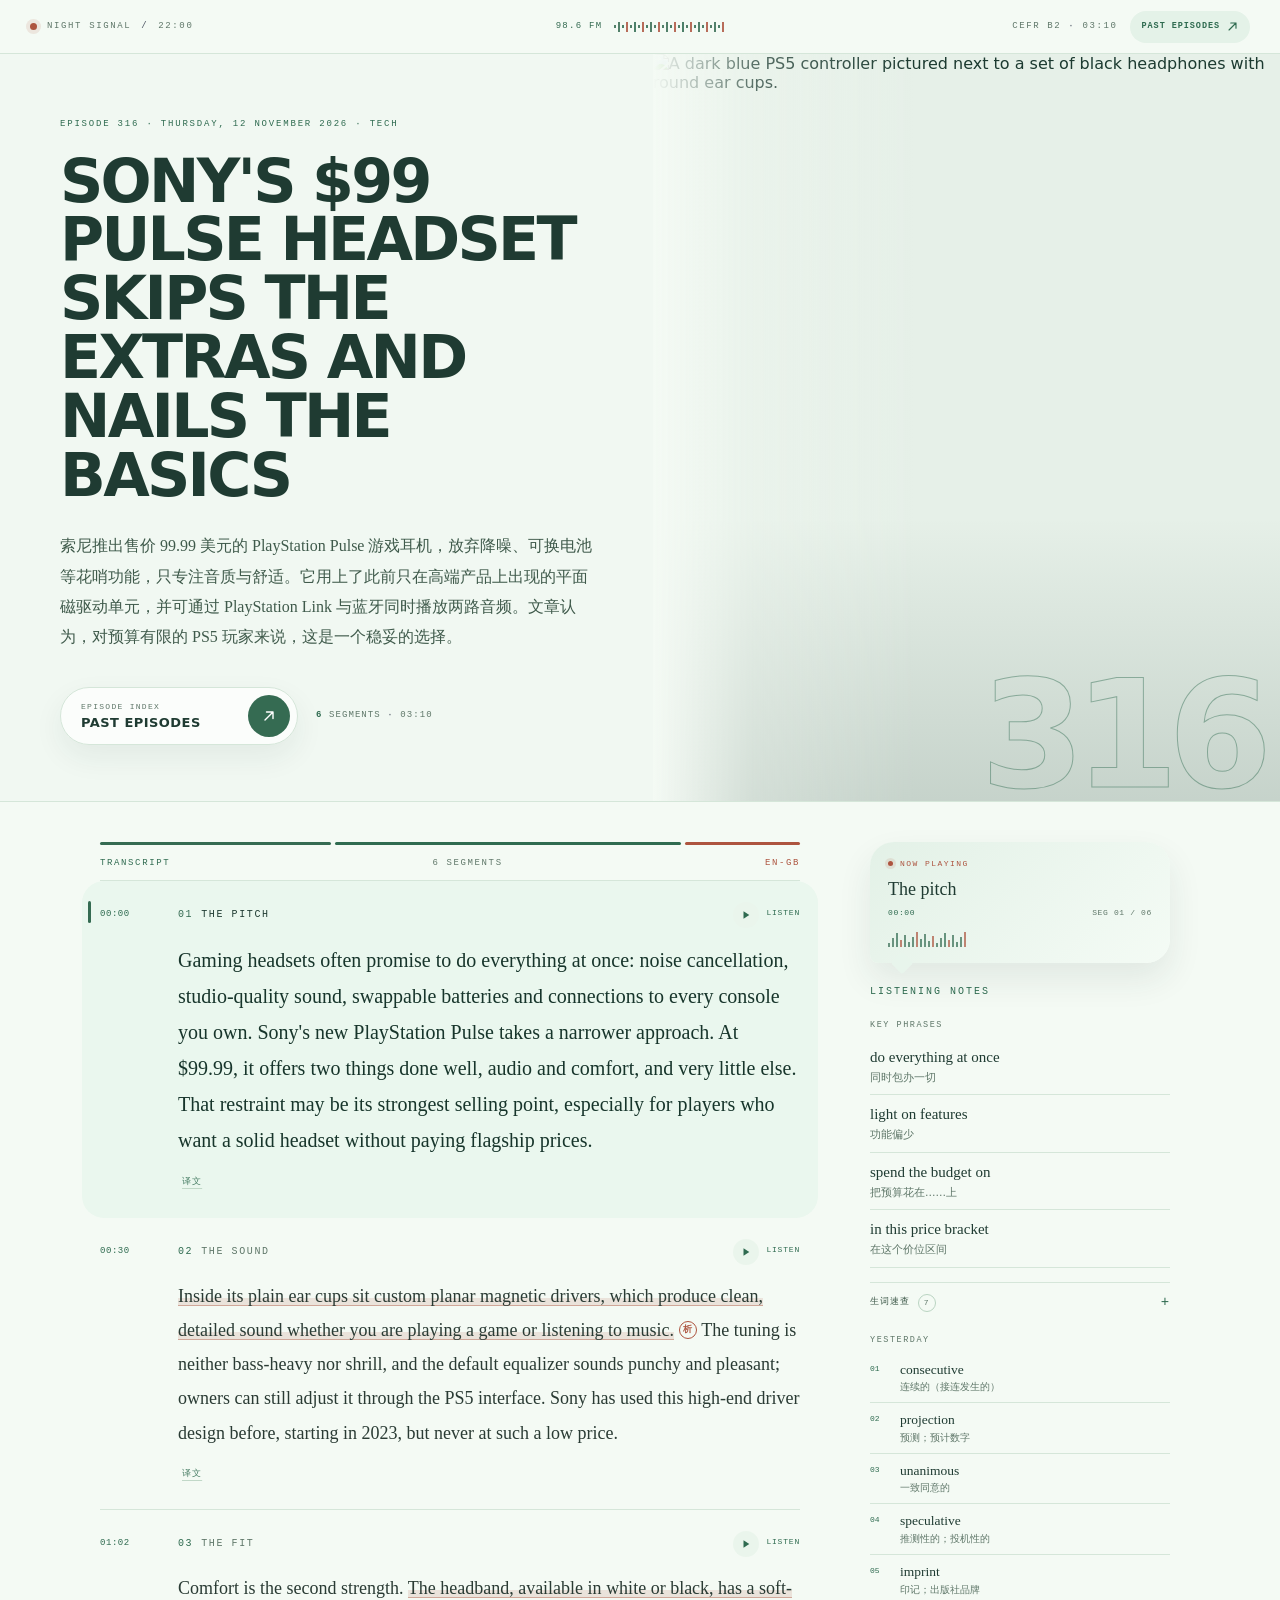
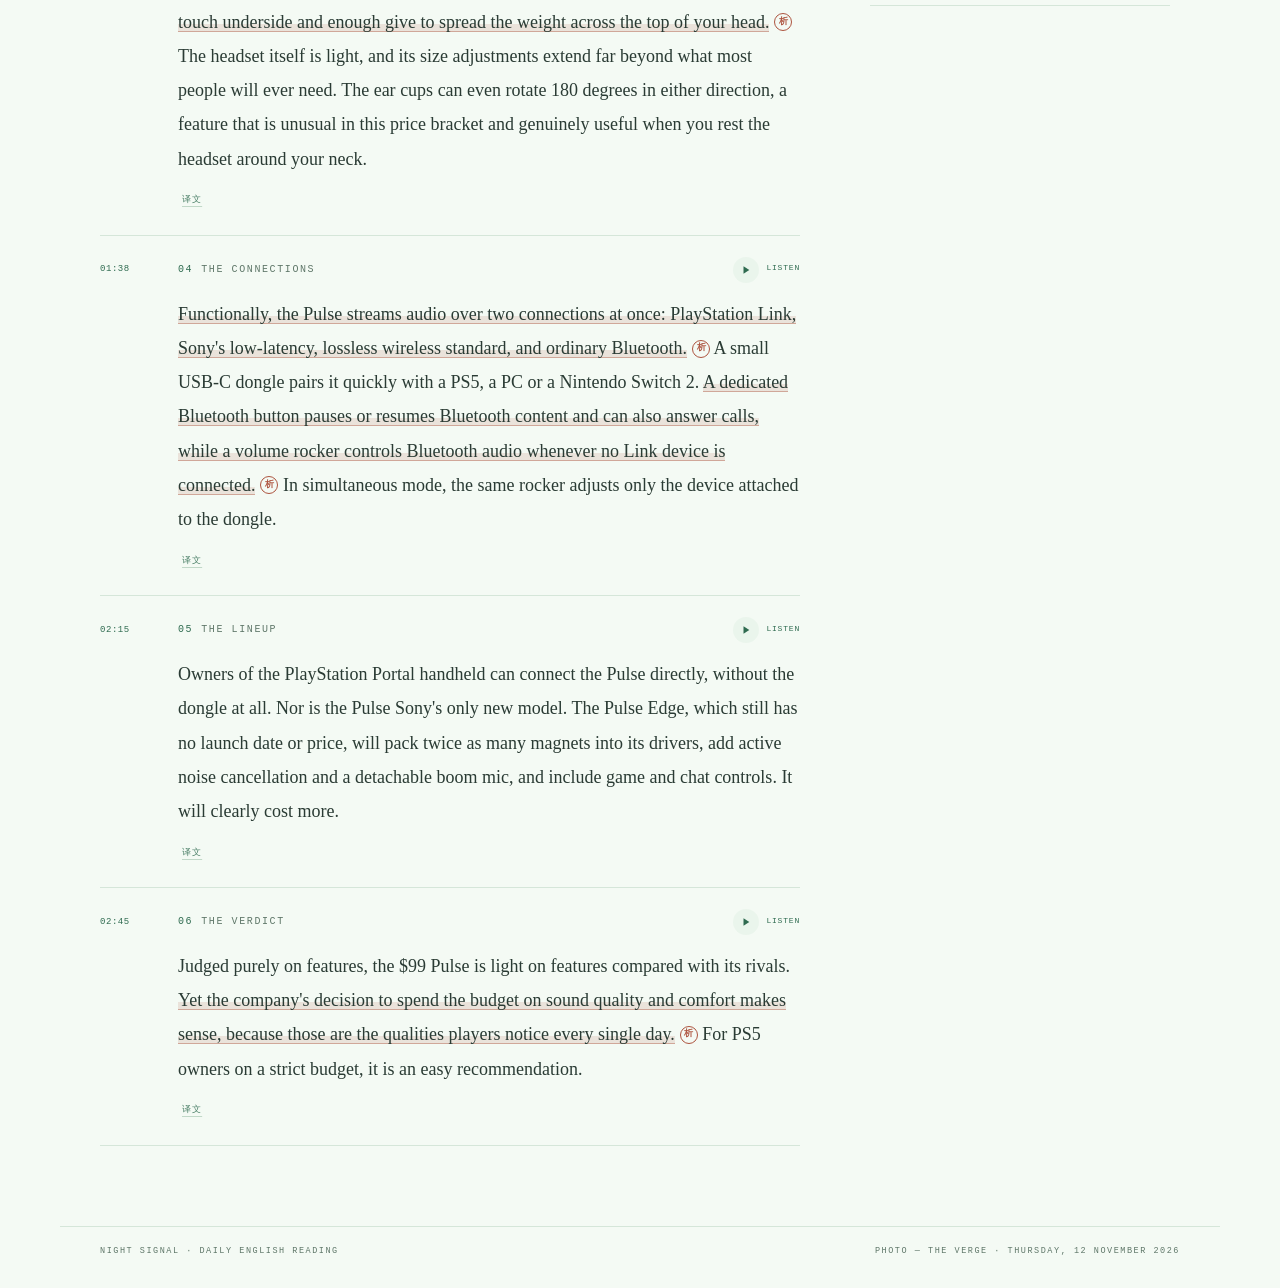
==== commit 574a42d7: "Daily English Reading 2026-11-12" ====
--- a/qub2qw6b/index.html
+++ b/qub2qw6b/index.html
@@ -360,23 +360,70 @@
 
 .foot a{text-decoration:none;border-bottom:1px solid #B9D3C1;padding-bottom:2px;transition:border-color .18s,color .18s}
 .foot a:hover{color:var(--amber);border-color:var(--amber)}
+
+
+/* ARCHIVE NAV + SEGMENT-ONLY LISTENING */
+.air-right{gap:12px}
+.air-level{white-space:nowrap}
+.archive-link{
+  display:inline-flex;align-items:center;gap:7px;height:32px;padding:0 12px;
+  border-radius:999px;background:#E4F2E8;color:var(--mint);text-decoration:none;
+  font:600 8.5px/1 var(--mono);letter-spacing:.11em;text-transform:uppercase;
+  transition:background .18s,color .18s,transform .18s;white-space:nowrap;
+}
+.archive-link svg{width:11px;height:11px;flex:none}
+.archive-link:hover{background:var(--amber);color:#fff;transform:translateY(-1px)}
+.archive-link:active{transform:translateY(1px)}
+.hero-actions{align-items:center}
+.archive-cta{
+  display:inline-flex;align-items:center;justify-content:space-between;gap:22px;
+  min-width:238px;padding:7px 7px 7px 20px;border:1px solid #D5E6D9;border-radius:999px;
+  background:rgba(255,255,255,.72);color:var(--ink);text-decoration:none;
+  box-shadow:0 12px 30px rgba(31,59,50,.07);transition:transform .18s,box-shadow .18s,border-color .18s;
+}
+.archive-cta-copy{display:flex;flex-direction:column;gap:5px}
+.archive-cta-copy small{font:500 8px/1 var(--mono);letter-spacing:.16em;text-transform:uppercase;color:var(--muted)}
+.archive-cta-copy strong{font:650 13px/1 var(--display);letter-spacing:.035em;text-transform:uppercase}
+.archive-cta-arrow{
+  display:inline-flex;align-items:center;justify-content:center;width:42px;height:42px;flex:none;
+  border-radius:50%;background:var(--amber);color:#fff;transition:transform .18s,background .18s;
+}
+.archive-cta-arrow svg{width:16px;height:16px}
+.archive-cta:hover{border-color:#B9D3C1;box-shadow:0 16px 36px rgba(31,59,50,.11);transform:translateY(-2px)}
+.archive-cta:hover .archive-cta-arrow{background:#2C5B45;transform:rotate(8deg)}
+.archive-cta:active{transform:translateY(1px)}
+.issue-meta{font:500 9px/1.4 var(--mono);letter-spacing:.12em;text-transform:uppercase;color:var(--muted);white-space:nowrap}
+.issue-meta b{font-weight:600;color:var(--mint)}
+.log{top:78px}
+.console{padding-top:40px}
+@media(max-width:640px){
+  .air-level{display:none}
+  .archive-link{height:34px;padding:0 12px;font-size:8px}
+  .hero-actions{width:100%;gap:14px}
+  .archive-cta{width:100%;min-width:0}
+  .issue-meta{width:100%;text-align:center}
+  .console{padding-top:28px}
+}
 </style>
 </head><body>
 
 <header class="air">
   <div class="air-left"><span class="live"></span>NIGHT SIGNAL <span class="dim">/</span> 22:00</div>
   <div class="air-mid"><span class="freq">98.6 FM</span><span class="wave" aria-hidden="true"><i style="--h:3px;--d:0.00s"></i><i style="--h:10px;--d:0.09s"></i><i style="--h:3px;--d:0.18s"></i><i style="--h:10px;--d:0.27s"></i><i style="--h:3px;--d:0.36s"></i><i style="--h:10px;--d:0.45s"></i><i style="--h:3px;--d:0.54s"></i><i style="--h:10px;--d:0.00s"></i><i style="--h:3px;--d:0.09s"></i><i style="--h:10px;--d:0.18s"></i><i style="--h:3px;--d:0.27s"></i><i style="--h:10px;--d:0.36s"></i><i style="--h:3px;--d:0.45s"></i><i style="--h:10px;--d:0.54s"></i><i style="--h:3px;--d:0.00s"></i><i style="--h:10px;--d:0.09s"></i><i style="--h:3px;--d:0.18s"></i><i style="--h:10px;--d:0.27s"></i><i style="--h:3px;--d:0.36s"></i><i style="--h:10px;--d:0.45s"></i><i style="--h:3px;--d:0.54s"></i><i style="--h:10px;--d:0.00s"></i><i style="--h:3px;--d:0.09s"></i><i style="--h:10px;--d:0.18s"></i><i style="--h:3px;--d:0.27s"></i><i style="--h:10px;--d:0.36s"></i><i style="--h:3px;--d:0.45s"></i><i style="--h:10px;--d:0.54s"></i></span></div>
-  <div class="air-right">CEFR B2 <span class="dim">·</span> 03:10</div>
+  <div class="air-right"><span class="air-level">CEFR B2 <span class="dim">·</span> 03:10</span><a class="archive-link" href="/english-reading/qub2qw6b/archive/"><span>Past episodes</span><svg viewBox="0 0 12 12" aria-hidden="true"><path d="M2.2 9.8 9.8 2.2M4.1 2.2h5.7v5.7" fill="none" stroke="currentColor" stroke-width="1.25" stroke-linecap="round" stroke-linejoin="round"/></svg></a></div>
 </header>
 
 <section class="hero">
   <div class="hero-copy">
-    <div class="kicker">EPISODE 316 · THURSDAY, 12 NOVEMBER 2026 · TECH</div>
+    <div class="kicker">EPISODE 316 · THURSDAY, 12 NOVEMBER 2026 · <span class="cat">TECH</span></div>
     <h1>Sony&#x27;s $99 Pulse Headset Skips the Extras and Nails the Basics</h1>
     <p class="deck" lang="zh-CN">索尼推出售价 99.99 美元的 PlayStation Pulse 游戏耳机，放弃降噪、可换电池等花哨功能，只专注音质与舒适。它用上了此前只在高端产品上出现的平面磁驱动单元，并可通过 PlayStation Link 与蓝牙同时播放两路音频。文章认为，对预算有限的 PS5 玩家来说，这是一个稳妥的选择。</p>
     <div class="hero-actions">
-      <button class="hero-play" type="button"><span class="ico">▶</span><span class="lbl">Play transcript</span></button>
-      <span class="duration">00:00 <span class="dim">/</span> 03:10</span>
+      <a class="archive-cta" href="/english-reading/qub2qw6b/archive/">
+        <span class="archive-cta-copy"><small>Episode index</small><strong>Past episodes</strong></span>
+        <span class="archive-cta-arrow" aria-hidden="true"><svg viewBox="0 0 16 16"><path d="M4 12 12 4M5.5 4H12v6.5" fill="none" stroke="currentColor" stroke-width="1.4" stroke-linecap="round" stroke-linejoin="round"/></svg></span>
+      </a>
+      <span class="issue-meta"><b>6</b> segments <span class="dim">·</span> 03:10</span>
     </div>
   </div>
   <div class="hero-art">
@@ -384,14 +431,6 @@
     <div class="big-no" aria-hidden="true">316</div>
   </div>
 </section>
-
-<div class="transport" aria-label="播放控制">
-  <button class="transport-play" type="button"><span class="ic">▶</span><span class="txt">Play all</span></button>
-  <div class="transport-track"><span id="tprogress"></span></div>
-  <span class="transport-time" id="ttime">00:00 / 03:10</span>
-  <span class="transport-seg" id="tseg">SEG 01 / 06</span>
-  <span class="transport-speed" id="speed" role="button" tabindex="0" aria-label="播放速度 0.9 倍">0.9×</span>
-</div>
 
 <main class="console">
   <div class="transcript">
@@ -415,14 +454,7 @@
   </aside>
 </main>
 
-<footer class="foot"><span>NIGHT SIGNAL · DAILY ENGLISH READING</span><a href="/english-reading/qub2qw6b/archive/">Past episodes →</a><span>PHOTO — THE VERGE · THURSDAY, 12 NOVEMBER 2026</span></footer>
-<div class="player" aria-label="移动端播放控制">
-  <button class="player-play" id="mPlay" type="button" aria-label="播放全文">▶</button>
-  <div class="player-main">
-    <div class="player-top"><span id="mSeg">SEG 01</span><span id="mTime">00:00</span></div>
-    <div class="player-track"><span id="mProgress"></span></div>
-  </div>
-</div>
+<footer class="foot"><span>NIGHT SIGNAL · DAILY ENGLISH READING</span><span>PHOTO — THE VERGE · THURSDAY, 12 NOVEMBER 2026</span></footer>
 
 <div id="pop" role="dialog" aria-label="单词与句子解析"><div class="pw"></div><div class="pi"></div><span class="pp"></span><div class="pc"></div>
 <div class="row"><button class="say" id="say" type="button"><svg viewBox="0 0 16 16" fill="none" stroke="currentColor" stroke-width="1.4" aria-hidden="true"><path d="M3 6h2l3-2.5v9L5 10H3z"/><path d="M11 6.2c.8.8.8 2.8 0 3.6"/></svg>英音</button><button id="close" type="button">收起</button></div></div>
@@ -649,100 +681,89 @@
 })();
 </script>
 
+
 <script>
 (function(){
   var audios=[].slice.call(document.querySelectorAll('audio.pa'));
   var segs=[].slice.call(document.querySelectorAll('.segment'));
-  var tprog=document.getElementById('tprogress'), ttime=document.getElementById('ttime'), tseg=document.getElementById('tseg');
-  var pprog=document.getElementById('mProgress'), ptime=document.getElementById('mTime'), pseg=document.getElementById('mSeg');
   var nowTitle=document.getElementById('nowTitle'), nowTime=document.getElementById('nowTime'), nowSeg=document.getElementById('nowSeg');
-  var speedBtn=document.getElementById('speed'), mPlay=document.getElementById('mPlay');
-  var heroBtn=document.querySelector('.hero-play'), transportBtn=document.querySelector('.transport-play');
-  var TOTAL_SECONDS=190;
-  var rate=0.9, current=0, playing=false;
-  function dur(a){ return (a && isFinite(a.duration) && a.duration>0) ? a.duration : (TOTAL_SECONDS/Math.max(1,audios.length)); }
-  function total(){ var t=0; audios.forEach(function(a){ t+=dur(a); }); return t; }
-  function elapsed(){ var t=0; for(var i=0;i<current;i++){ t+=dur(audios[i]); } var a=audios[current]; return t+(a?a.currentTime:0); }
-  function fmt(s){ s=Math.max(0,Math.floor(s)); var m=Math.floor(s/60), x=s%60; return (m<10?'0':'')+m+':'+(x<10?'0':'')+x; }
+  var current=0, playing=false, rate=0.9;
+
+  function fmt(s){
+    s=Math.max(0,Math.floor(s||0));
+    var m=Math.floor(s/60), x=s%60;
+    return (m<10?'0':'')+m+':'+(x<10?'0':'')+x;
+  }
   function pad(n){ return (n<10?'0':'')+n; }
-  function paint(){
-    var t=total(), e=elapsed(), pct=t?Math.min(100,e/t*100):0;
-    if(tprog) tprog.style.width=pct+'%';
-    if(pprog) pprog.style.width=pct+'%';
-    if(ttime) ttime.textContent=fmt(e)+' / '+fmt(t);
-    if(ptime) ptime.textContent=fmt(e);
-    if(tseg) tseg.textContent='SEG '+pad(current+1)+' / '+pad(audios.length);
-    if(pseg) pseg.textContent='SEG '+pad(current+1);
-    if(nowTime) nowTime.textContent=fmt(e);
-    if(nowSeg) nowSeg.textContent='SEG '+pad(current+1)+' / '+pad(audios.length);
-  }
-  function setActive(i,scroll){
+
+  function setNow(i){
     current=Math.max(0,Math.min(i,segs.length-1));
-    segs.forEach(function(s,j){ s.classList.toggle('active', j===current); });
+    segs.forEach(function(s,j){ s.classList.toggle('active',j===current); });
     var t=segs[current]?segs[current].querySelector('.seg-title'):null;
-    if(nowTitle){ nowTitle.textContent=t?t.textContent.replace(/^\s*\d+\s*/,'').trim():'—'; }
-    paint();
-    if(scroll && segs[current]){ try{ segs[current].scrollIntoView({behavior:'smooth',block:'center'}); }catch(e){ segs[current].scrollIntoView(); } }
+    if(nowTitle) nowTitle.textContent=t?t.textContent.replace(/^\s*\d+\s*/,'').trim():'—';
+    if(nowTime) nowTime.textContent='00:00';
+    if(nowSeg) nowSeg.textContent='SEG '+pad(current+1)+' / '+pad(segs.length);
+  }
+
+  function updateButtons(){
+    document.body.classList.toggle('playing',playing);
+    segs.forEach(function(s,j){
+      var b=s.querySelector('.seg-play');
+      var l=s.querySelector('.seg-play .label');
+      var on=playing && j===current;
+      if(l) l.textContent=on?'Pause':'Listen';
+      if(b) b.setAttribute('aria-pressed',on?'true':'false');
+      var svg=s.querySelector('.seg-play svg');
+      if(svg){
+        svg.innerHTML=on
+          ? '<rect x="2.4" y="1.4" width="2.6" height="9.2" fill="currentColor"/><rect x="7" y="1.4" width="2.6" height="9.2" fill="currentColor"/>'
+          : '<path d="M3 1.4l7 4.6-7 4.6z" fill="currentColor"/>';
+      }
+      s.classList.toggle('playing',on);
+    });
+  }
+
+  function pauseAll(){
+    audios.forEach(function(a){ try{ a.pause(); }catch(e){} });
+    playing=false;
     updateButtons();
   }
-  function updateButtons(){
-    document.body.classList.toggle('playing', playing);
-    segs.forEach(function(s,j){
-      var l=s.querySelector('.seg-play .label');
-      if(l) l.textContent=(playing && j===current)?'Pause':'Listen';
-      var svg=s.querySelector('.seg-play svg');
-      if(svg){ svg.innerHTML=(playing && j===current) ? '<rect x="2.4" y="1.4" width="2.6" height="9.2" fill="currentColor"/><rect x="7" y="1.4" width="2.6" height="9.2" fill="currentColor"/>' : '<path d="M3 1.4l7 4.6-7 4.6z" fill="currentColor"/>'; }
-      s.classList.toggle('playing', playing && j===current);
-    });
-    if(heroBtn){ var hl=heroBtn.querySelector('.lbl'); if(hl) hl.textContent=playing?'Pause':'Play transcript'; var hi=heroBtn.querySelector('.ico'); if(hi) hi.textContent=playing?'❚❚':'▶'; }
-    if(transportBtn){ var tt=transportBtn.querySelector('.txt'); if(tt) tt.textContent=playing?'Pause':'Play all'; var ic=transportBtn.querySelector('.ic'); if(ic) ic.textContent=playing?'❚❚':'▶'; }
-    if(mPlay) mPlay.textContent=playing?'❚❚':'▶';
-  }
-  function pauseAll(){ audios.forEach(function(a){ try{a.pause();}catch(e){} }); playing=false; updateButtons(); paint(); }
-  function playFrom(i,scroll){
-    audios.forEach(function(a){ try{a.pause();}catch(e){} });
-    current=Math.max(0,Math.min(i,audios.length-1));
+
+  function playSegment(i){
+    pauseAll();
+    setNow(i);
+    var a=audios[current];
+    if(!a || !a.getAttribute('src')){ updateButtons(); return; }
     playing=true;
-    setActive(current,scroll);
-    var a=audios[current];
-    if(!a){ playing=false; updateButtons(); return; }
     try{ a.currentTime=0; a.playbackRate=rate; }catch(e){}
     var p=a.play();
-    if(p && p.catch){ p.catch(function(){ playing=false; updateButtons(); paint(); }); }
-  }
-  function toggle(){
-    if(playing){ pauseAll(); return; }
-    var a=audios[current];
-    if(a && a.currentTime>0 && a.currentTime<dur(a)-0.15){ playing=true; a.playbackRate=rate; a.play(); updateButtons(); return; }
-    playFrom(current,false);
-  }
+    if(p && p.catch){ p.catch(function(){ playing=false; updateButtons(); }); }
+    updateButtons();
+  }
+
   audios.forEach(function(a,i){
-    a.addEventListener('timeupdate',function(){ if(i===current){ paint(); } });
+    a.addEventListener('timeupdate',function(){
+      if(i===current && nowTime) nowTime.textContent=fmt(a.currentTime);
+    });
     a.addEventListener('ended',function(){
-      if(!playing || i!==current) return;
-      if(i+1<audios.length){ playFrom(i+1,true); }
-      else { playing=false; updateButtons(); paint(); }
+      if(i!==current) return;
+      playing=false;
+      if(nowTime) nowTime.textContent=fmt(a.duration);
+      updateButtons();
     });
   });
+
   document.addEventListener('click',function(e){
     var b=e.target.closest?e.target.closest('.seg-play'):null;
     if(!b) return;
     e.preventDefault(); e.stopPropagation();
     var idx=segs.indexOf(b.closest('.segment'));
-    if(playing && idx===current){ pauseAll(); } else { playFrom(idx,false); }
+    if(playing && idx===current){ pauseAll(); } else { playSegment(idx); }
   },true);
-  if(heroBtn) heroBtn.addEventListener('click',toggle);
-  if(transportBtn) transportBtn.addEventListener('click',toggle);
-  if(mPlay) mPlay.addEventListener('click',toggle);
-  if(speedBtn){
-    speedBtn.addEventListener('click',function(){
-      rate = rate===0.9 ? 1.0 : (rate===1.0 ? 1.1 : 0.9);
-      speedBtn.textContent=rate.toFixed(1)+'×';
-      audios.forEach(function(a){ try{a.playbackRate=rate;}catch(e){} });
-    });
-    speedBtn.addEventListener('keydown',function(e){ if(e.key==='Enter'||e.key===' '){ e.preventDefault(); speedBtn.click(); } });
-  }
-  setActive(0,false); paint();
+
+  setNow(0);
+  updateButtons();
 })();
 </script>
+
 </body></html>
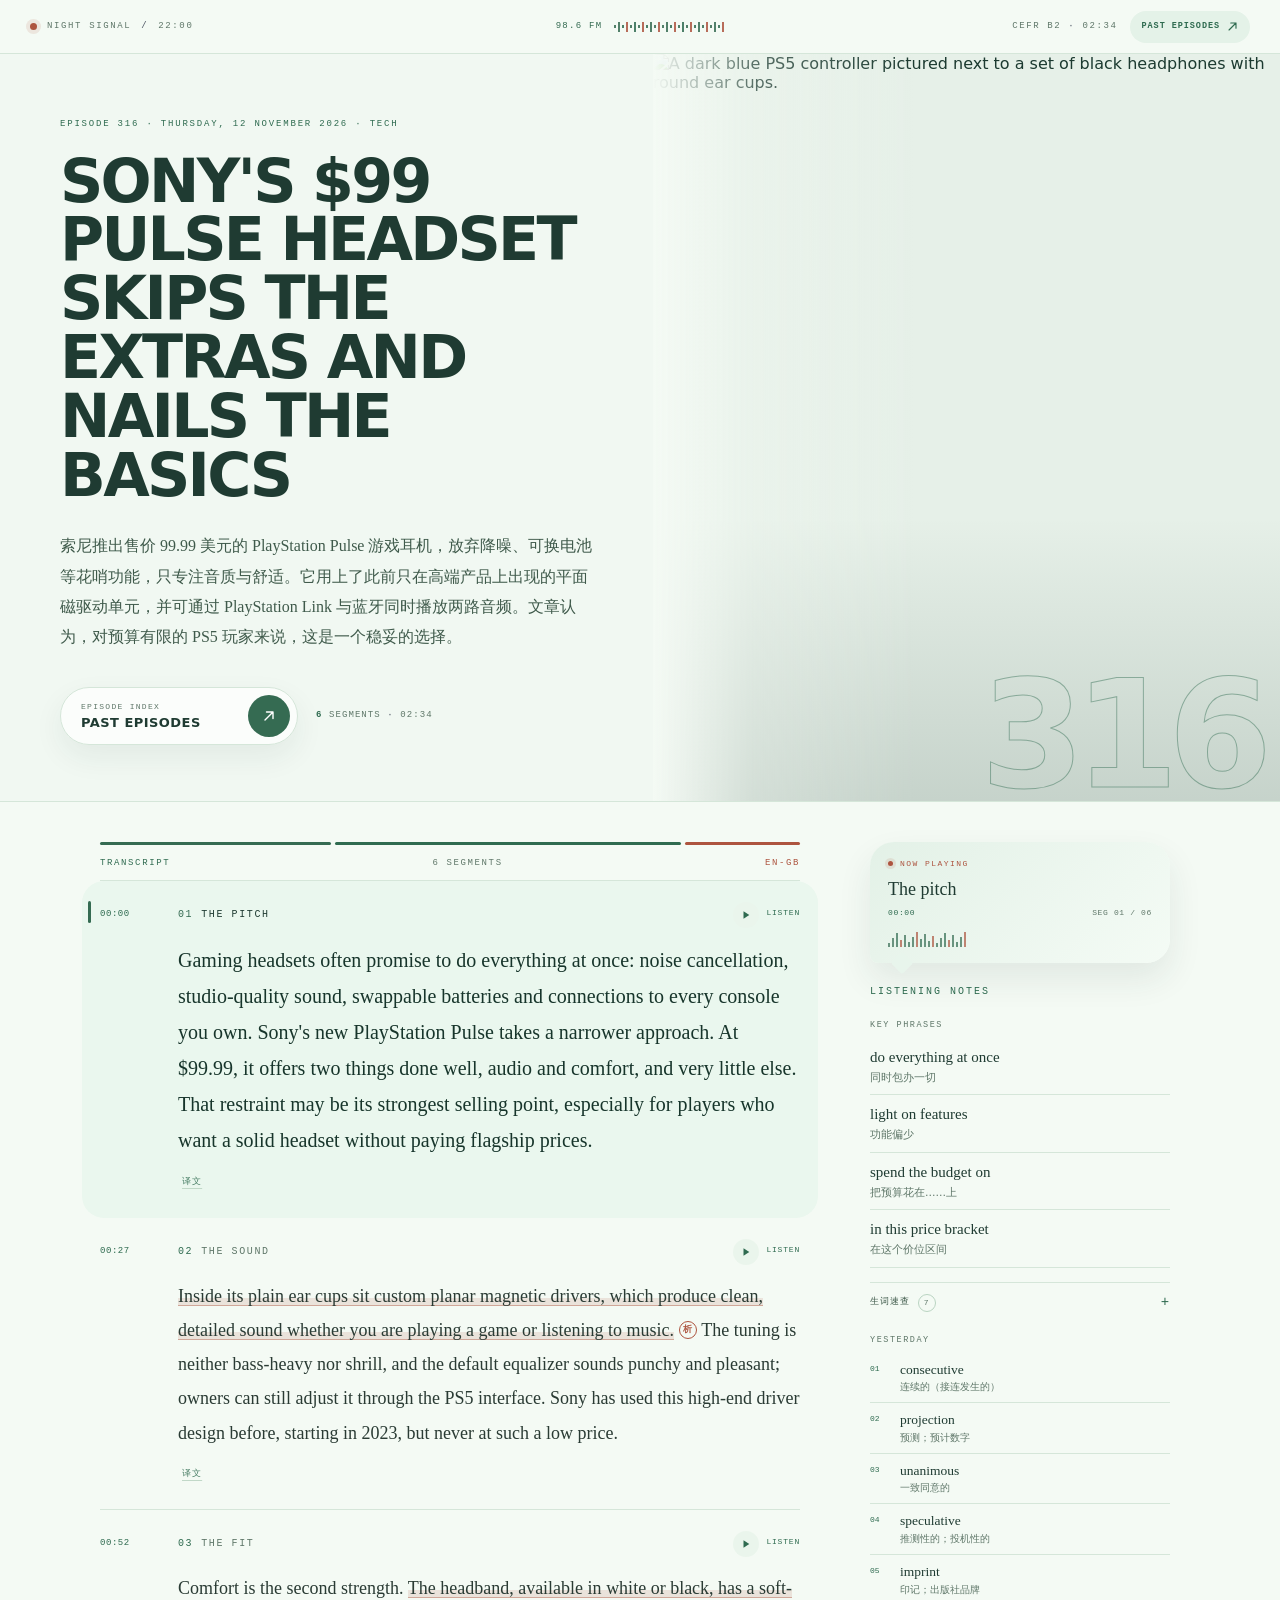
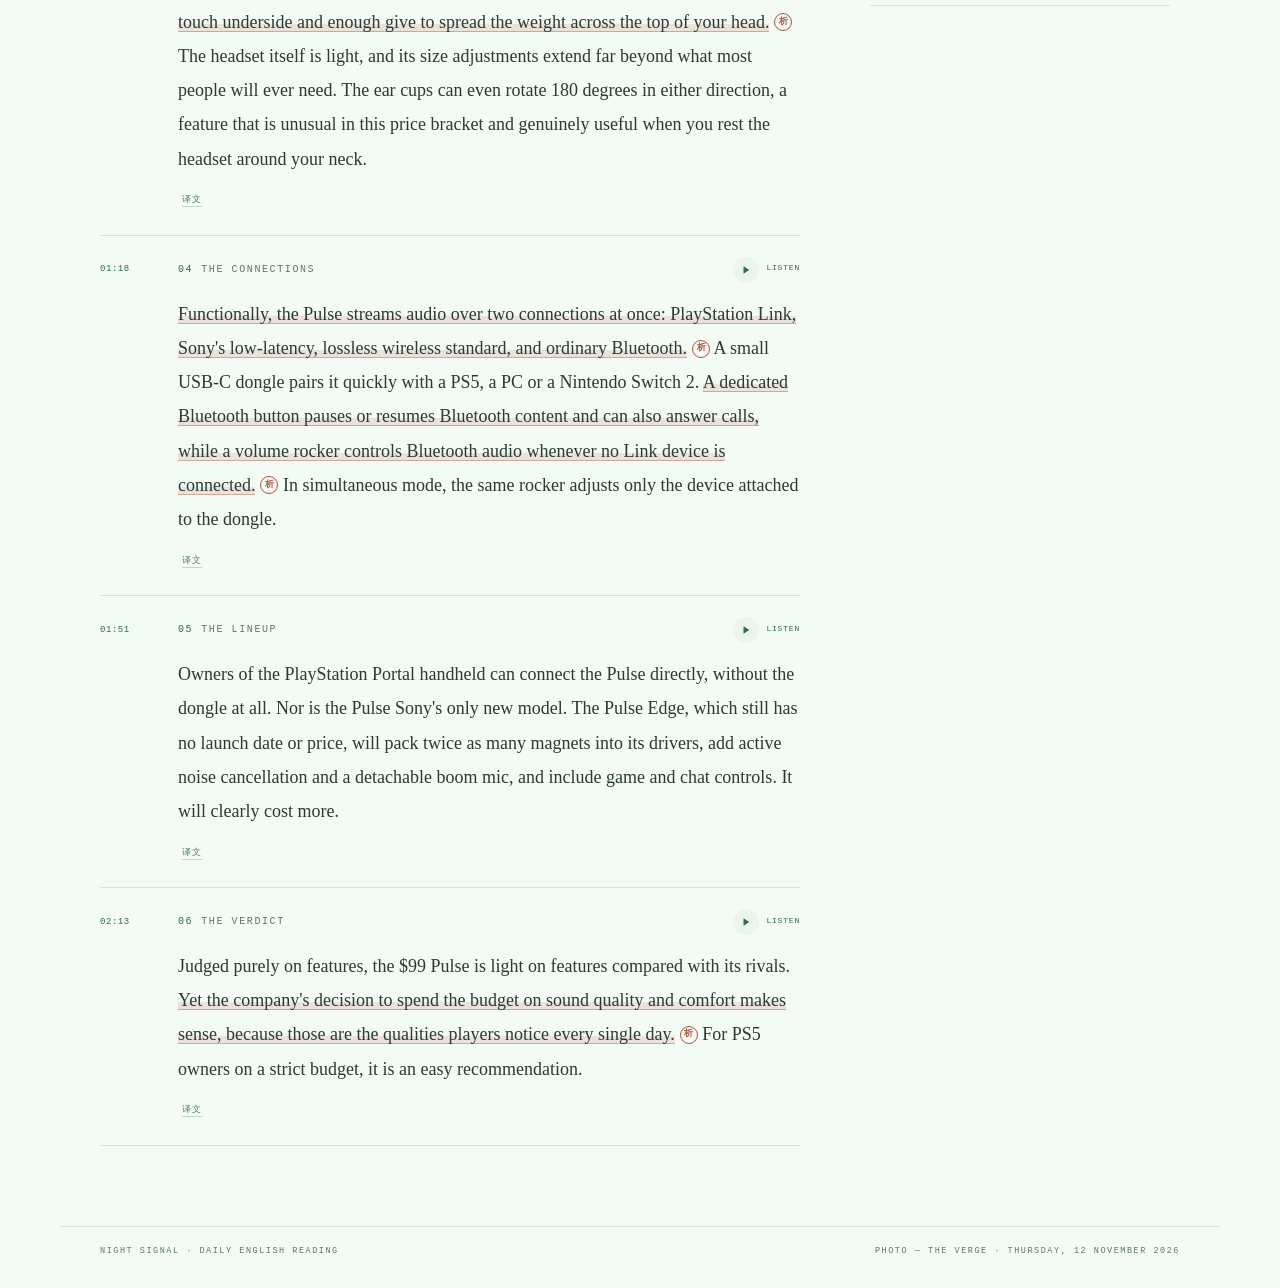
==== commit 2311f263: "Daily English Reading 2026-11-12" ====
--- a/qub2qw6b/index.html
+++ b/qub2qw6b/index.html
@@ -410,7 +410,7 @@
 <header class="air">
   <div class="air-left"><span class="live"></span>NIGHT SIGNAL <span class="dim">/</span> 22:00</div>
   <div class="air-mid"><span class="freq">98.6 FM</span><span class="wave" aria-hidden="true"><i style="--h:3px;--d:0.00s"></i><i style="--h:10px;--d:0.09s"></i><i style="--h:3px;--d:0.18s"></i><i style="--h:10px;--d:0.27s"></i><i style="--h:3px;--d:0.36s"></i><i style="--h:10px;--d:0.45s"></i><i style="--h:3px;--d:0.54s"></i><i style="--h:10px;--d:0.00s"></i><i style="--h:3px;--d:0.09s"></i><i style="--h:10px;--d:0.18s"></i><i style="--h:3px;--d:0.27s"></i><i style="--h:10px;--d:0.36s"></i><i style="--h:3px;--d:0.45s"></i><i style="--h:10px;--d:0.54s"></i><i style="--h:3px;--d:0.00s"></i><i style="--h:10px;--d:0.09s"></i><i style="--h:3px;--d:0.18s"></i><i style="--h:10px;--d:0.27s"></i><i style="--h:3px;--d:0.36s"></i><i style="--h:10px;--d:0.45s"></i><i style="--h:3px;--d:0.54s"></i><i style="--h:10px;--d:0.00s"></i><i style="--h:3px;--d:0.09s"></i><i style="--h:10px;--d:0.18s"></i><i style="--h:3px;--d:0.27s"></i><i style="--h:10px;--d:0.36s"></i><i style="--h:3px;--d:0.45s"></i><i style="--h:10px;--d:0.54s"></i></span></div>
-  <div class="air-right"><span class="air-level">CEFR B2 <span class="dim">·</span> 03:10</span><a class="archive-link" href="/english-reading/qub2qw6b/archive/"><span>Past episodes</span><svg viewBox="0 0 12 12" aria-hidden="true"><path d="M2.2 9.8 9.8 2.2M4.1 2.2h5.7v5.7" fill="none" stroke="currentColor" stroke-width="1.25" stroke-linecap="round" stroke-linejoin="round"/></svg></a></div>
+  <div class="air-right"><span class="air-level">CEFR B2 <span class="dim">·</span> 02:34</span><a class="archive-link" href="/english-reading/qub2qw6b/archive/"><span>Past episodes</span><svg viewBox="0 0 12 12" aria-hidden="true"><path d="M2.2 9.8 9.8 2.2M4.1 2.2h5.7v5.7" fill="none" stroke="currentColor" stroke-width="1.25" stroke-linecap="round" stroke-linejoin="round"/></svg></a></div>
 </header>
 
 <section class="hero">
@@ -423,7 +423,7 @@
         <span class="archive-cta-copy"><small>Episode index</small><strong>Past episodes</strong></span>
         <span class="archive-cta-arrow" aria-hidden="true"><svg viewBox="0 0 16 16"><path d="M4 12 12 4M5.5 4H12v6.5" fill="none" stroke="currentColor" stroke-width="1.4" stroke-linecap="round" stroke-linejoin="round"/></svg></span>
       </a>
-      <span class="issue-meta"><b>6</b> segments <span class="dim">·</span> 03:10</span>
+      <span class="issue-meta"><b>6</b> segments <span class="dim">·</span> 02:34</span>
     </div>
   </div>
   <div class="hero-art">
@@ -436,7 +436,7 @@
   <div class="transcript">
     <div class="spectrum" aria-hidden="true"><i></i><i></i><i></i></div>
     <div class="transcript-head"><span>Transcript</span><span>6 segments</span><span>EN-GB</span></div>
-    <section class="segment lead" id="s1" data-seg="1"><header class="seg-head"><span class="seg-time">00:00</span><h2 class="seg-title"><b>01</b>The pitch</h2><button class="spk seg-play" type="button" aria-label="播放第 1 段"><svg viewBox="0 0 12 12" aria-hidden="true"><path d="M3 1.4l7 4.6-7 4.6z" fill="currentColor"/></svg><span class="label">Listen</span></button><audio class="pa" preload="none" src="/english-reading/qub2qw6b/audio/2026-11-12/b1-1.mp3"></audio></header><div class="seg-body"><p><span class="w" data-i="&#x27;geimiŋ" data-p="" data-c="n. 赌博；赌胜负 ｜ [法] 赌博；赌赛">Gaming</span> <span class="w" data-i="ˈhedsets" data-p="" data-c="n. 戴在头上的耳机或听筒( headset的复数形式 )">headsets</span> <span class="w" data-i="&#x27;ɒ:fn" data-p="" data-c="adv. 时常；常常">often</span> <span class="w" data-i="&#x27;prɒmis" data-p="" data-c="n. 诺言；约定的事情；有指望 ｜ vt. 允诺；约定；预示 ｜ vi. 允诺；有前途；有指望">promise</span> <span class="w" data-i="tu:" data-p="" data-c="prep. 到；向；趋于 ｜ adv. 向前">to</span> <span class="w" data-i="du:" data-p="" data-c="v. 做；进行；完成">do</span> <span class="w" data-i="&#x27;evriθiŋ" data-p="" data-c="pron. 每件事物；所有事物">everything</span> <span class="w" data-i="æt" data-p="" data-c="prep. 在；向；对 ｜ [计] 地址转换器；异常传输；自动订票">at</span> <span class="w" data-i="wʌns" data-p="" data-c="adv. 一次；曾经；一旦 ｜ conj. 一旦；一经 ｜ n. 一次">once</span>: <span class="w" data-i="nɒiz" data-p="" data-c="n. 噪音；杂音；响声；喧闹 ｜ vt. 谣传 ｜ vi. 喧闹">noise</span> <span class="w" data-i="kænsә&#x27;leiʃәn" data-p="" data-c="n. 取消；作废；注销戳 ｜ [经] 注销；取消；保险单的注销">cancellation</span>, <span class="w" data-i="" data-p="" data-c="暂无词典释义（可能是专有名词）">studio-quality</span> <span class="w" data-i="saund" data-p="" data-c="n. 声音；语音；吵闹；声调 ｜ a. 健全的；可靠的；合理的；健康的 ｜ adv. 彻底地；充分地">sound</span>, <span class="w" data-i="" data-p="" data-c="[计] 可交换的">swappable</span> <span class="w" data-i="&#x27;bætә" data-p="" data-c="n. 电池（battery的复数形式）">batteries</span> <span class="w" data-i="ænd" data-p="" data-c="conj. 和；与 ｜ [计] 与">and</span> <span class="w" data-i="kә&#x27;nekʃәn" data-p="" data-c="n. 连接；关系（connection的复数形式）；关系学">connections</span> <span class="w" data-i="tu:" data-p="" data-c="prep. 到；向；趋于 ｜ adv. 向前">to</span> <span class="w" data-i="&#x27;evri" data-p="" data-c="a. 每一；所有的">every</span> <span class="w" data-i="kәn&#x27;sәul" data-p="" data-c="vt. 安慰；藉慰 ｜ n. 控制台 ｜ [计] 控制台">console</span> <span class="w" data-i="ju:" data-p="" data-c="pron. 你；你们">you</span> <span class="w" data-i="әun" data-p="" data-c="n. 自己的 ｜ a. 自己的；嫡亲的；同胞的 ｜ vt. 拥有；支配；自认；承认">own</span>. <span class="w" data-i="" data-p="" data-c="n. 索尼（日本电子娱乐公司）">Sony&#x27;s</span> <span class="w" data-i="nju:" data-p="" data-c="a. 新的；陌生的；最近的；不熟悉的 ｜ [法] 新发现的；新的；重新开始的">new</span> <span class="w" data-i="" data-p="" data-c="n. 游戏机">PlayStation</span> <span class="w" data-i="pʌls" data-p="" data-c="n. 脉冲；脉搏；情绪；意向 ｜ vi. 跳动；脉跳 ｜ vt. 使跳动；用脉冲调制">Pulse</span> <span class="w" data-i="teik" data-p="" data-c="vt. 取走；预备动作（take第三人称单数）">takes</span> <span class="w" data-i="ei" data-p="" data-c="第一个字母 A；一个；第一的\r ｜ art. [计] 累加器；加法器；地址；振幅">a</span> <span class="w" data-i="&#x27;nærәu" data-p="" data-c="a. 比较狭窄的（narrow的比较级）">narrower</span> <span class="w" data-i="ә&#x27;prәutʃ" data-p="" data-c="n. 接近；入门 ｜ vt. 接近；近似；找...商量 ｜ vi. 靠近">approach</span>. <span class="w" data-i="æt" data-p="" data-c="prep. 在；向；对 ｜ [计] 地址转换器；异常传输；自动订票">At</span> $99.99, <span class="w" data-i="it" data-p="" data-c="pron. 它 ｜ [计] 信息论；输入终端；智能终端；内捕获">it</span> <span class="w" data-i="&#x27;ɒfә" data-p="" data-c="n. 提议；出价；求婚；试图（offer的复数）">offers</span> <span class="w" data-i="tu:" data-p="" data-c="num. 二；二个">two</span> <span class="w" data-i="θiŋ" data-p="" data-c="n. 所有物；财产；用具；用品 ｜ [法] 物">things</span> <span class="w" data-i="dʌn" data-p="" data-c="a. 完成了的；好了的 ｜ do的过去分词">done</span> <span class="w" data-i="wel" data-p="" data-c="n. 井；泉水；源泉；好 ｜ v. 涌出 ｜ a. 健康的；良好的；适宜的；恰当的">well</span>, <span class="w" data-i="&#x27;ɒ:diou" data-p="" data-c="a. 音频的；声音的 ｜ [电] 声频">audio</span> <span class="w" data-i="ænd" data-p="" data-c="conj. 和；与 ｜ [计] 与">and</span> <span class="w" data-i="&#x27;kʌmfәt" data-p="" data-c="n. 舒适；安慰；安慰者 ｜ vt. 安慰">comfort</span>, <span class="w" data-i="ænd" data-p="" data-c="conj. 和；与 ｜ [计] 与">and</span> <span class="w" data-i="&#x27;veri" data-p="" data-c="a. 真正的；恰好的；十足的；特有的 ｜ adv. 非常；完全">very</span> <span class="w" data-i="&#x27;litl" data-p="" data-c="n. 一点点；少许；一会儿；短时间 ｜ a. 小的；很少的；幼小的；琐碎的 ｜ adv. 很少；稍微；完全不">little</span> <span class="w" data-i="els" data-p="" data-c="a. 别的；其他的 ｜ adv. 另外；否则；不然">else</span>. <span class="w" data-i="ðæt" data-p="" data-c="a. 那；那个 ｜ conj. 以致；因为 ｜ pron. 那">That</span> <span class="w" data-i="ri&#x27;streint" data-p="" data-c="n. 抑制；克制；束缚 ｜ [医] 约束；拘束">restraint</span> <span class="w" data-i="mei" data-p="" data-c="n. 五月 ｜ aux. 愿能；可以；愿意">may</span> <span class="w" data-i="bi:" data-p="" data-c="v. 是；表示；在 ｜ [计] 后端；总线允许">be</span> <span class="w" data-i="its" data-p="" data-c="pron. 它的">its</span> <span class="w" data-i="strɒŋ" data-p="" data-c="a. 最强壮的（为strong的最高级）">strongest</span> <span class="w" data-i="&#x27;seliŋ" data-p="" data-c="a. 卖的；销路好的；出售的 ｜ [经] 卖盘；出售；销路好">selling</span> <span class="w" data-i="pɒint" data-p="" data-c="n. 点；小数点；标点；地点 ｜ vt. 弄尖；强调；指出；加标点于 ｜ vi. 指；指向；表明">point</span>, <span class="w" data-i="i&#x27;speʃәli" data-p="" data-c="adv. 尤其；特别；格外">especially</span> <span class="w" data-i="fɒ:" data-p="" data-c="prep. 为；因为；至于 ｜ conj. 因为 ｜ [计] DOS批处理命令:对一组参数重复执行指定的命令">for</span> <span class="w" data-i="&#x27;pleiә" data-p="" data-c="n. 队员；参与者；迷你音碟机；雷射唱盘（player的复数形式）">players</span> <span class="w" data-i="hu:" data-p="" data-c="pron. 谁">who</span> <span class="w" data-i="wɒnt" data-p="" data-c="n. 需要的东西；缺乏；贫困；需要 ｜ vt. 要；希望；应该；缺少 ｜ vi. 生活困苦；需要；缺少">want</span> <span class="w" data-i="ei" data-p="" data-c="第一个字母 A；一个；第一的\r ｜ art. [计] 累加器；加法器；地址；振幅">a</span> <span class="w" data-i="&#x27;sɒlid" data-p="" data-c="n. 固体 ｜ a. 坚硬的；稳固的；固体的；实心的 ｜ [计] 原色">solid</span> <span class="w" data-i="&#x27;hedset" data-p="" data-c="n. (一副)耳机 ｜ [电] 头载机组">headset</span> <span class="w" data-i="wi&#x27;ðaut" data-p="" data-c="prep. 没有；不；在...之外 ｜ adv. 在外面；户外 ｜ n. 外面；外部">without</span> <span class="w" data-i="&#x27;peiiŋ" data-p="" data-c="a. 支付的；付款的；有利的；赢利的 ｜ [经] 支付">paying</span> <span class="w" data-i="&#x27;flægʃip" data-p="" data-c="n. 旗舰">flagship</span> <span class="w" data-i="prais" data-p="" data-c="n. 价格（price的复数）">prices</span>.</p><div class="para-tools"><button class="trbtn" type="button" aria-expanded="false">译文</button></div><div class="trbox" hidden>游戏耳机常常承诺样样全能：主动降噪、录音室级音质、可更换电池，还能连上你拥有的每一台游戏机。索尼新推出的 PlayStation Pulse 走的是更窄的路线：99.99 美元的价格，只把音质和佩戴舒适这两件事做好，其他几乎一概不加。这种克制或许正是它最大的卖点，尤其对那些想要一副靠谱耳机、又不想付旗舰价钱的玩家来说。</div></div></section><section class="segment" id="s2" data-seg="2"><header class="seg-head"><span class="seg-time">00:30</span><h2 class="seg-title"><b>02</b>The sound</h2><button class="spk seg-play" type="button" aria-label="播放第 2 段"><svg viewBox="0 0 12 12" aria-hidden="true"><path d="M3 1.4l7 4.6-7 4.6z" fill="currentColor"/></svg><span class="label">Listen</span></button><audio class="pa" preload="none" src="/english-reading/qub2qw6b/audio/2026-11-12/b1-2.mp3"></audio></header><div class="seg-body"><p><span class="hard" data-cn="在它毫不起眼的耳罩里，装着定制的平面磁驱动单元，无论你是在打游戏还是听音乐，都能提供干净、细腻的声音。" data-an="全句为完全倒装：地点状语 Inside its plain ear cups 前置，谓语 sit 提到主语 custom planar magnetic drivers 之前。which 引导非限制性定语从句修饰 drivers；whether ... or ... 引导让步/选择状语从句，说明两种情况都成立。关键词搭配 produce clean, detailed sound。"><span class="w" data-i="&#x27;in&#x27;said" data-p="" data-c="n. 内部；内脏；内幕 ｜ a. 内部的；秘密的；户内的 ｜ adv. 在里面">Inside</span> <span class="w" data-i="its" data-p="" data-c="pron. 它的">its</span> <span class="w" data-i="plein" data-p="" data-c="n. 平原；草原；朴实无华的东西；无格式 ｜ a. 简单的；明白的；平常的；不好看的 ｜ adv. 清楚地；显然地">plain</span> <span class="w" data-i="iә" data-p="" data-c="n. 耳朵；倾听；听觉；穗 ｜ vi. 抽穗">ear</span> <span class="w" data-i="kʌp" data-p="" data-c="n. 拨火罐（器具）；杯子（cup的复数形式）">cups</span> <span class="w" data-i="sit" data-p="" data-c="vi. 坐；就座；坐落 ｜ vt. 使就座；骑 ｜ n. 坐；衣服合身">sit</span> <span class="w" data-i="&#x27;kʌstәm" data-p="" data-c="n. 习惯；风俗；海关；自定义 ｜ a. 定制的 ｜ [计] 定制；自定义">custom</span> <span class="w" data-i="&#x27;pleinә" data-p="" data-c="a. 平面的；在同一平面上的；二维的 ｜ [电] 平面">planar</span> <span class="w" data-i="mæg&#x27;netik" data-p="" data-c="a. 有磁性的；有吸引力的；催眠术的 ｜ [医] 磁[性]的">magnetic</span> <span class="w" data-i="&#x27;draivә" data-p="" data-c="[计] 驱动程序">drivers</span>, <span class="w" data-i="hwitʃ" data-p="" data-c="pron. 哪一个；那一个">which</span> <span class="w" data-i="prә&#x27;dju:s" data-p="" data-c="n. 生产品；物产；后代 ｜ vt. 产生；生产；提出；出示 ｜ vi. 生产；制造">produce</span> <span class="w" data-i="kli:n" data-p="" data-c="a. 干净的；清白的；简洁的 ｜ adv. 清洁地；完全地 ｜ vt. 清理；使干净；出空">clean</span>, <span class="w" data-i="&#x27;di:teild" data-p="" data-c="a. 详细的；复杂的 ｜ [法] 详细的；详尽的">detailed</span> <span class="w" data-i="saund" data-p="" data-c="n. 声音；语音；吵闹；声调 ｜ a. 健全的；可靠的；合理的；健康的 ｜ adv. 彻底地；充分地">sound</span> <span class="w" data-i="&#x27;hweðә" data-p="" data-c="conj. 是否；不论 ｜ pron. 两个中的哪一个">whether</span> <span class="w" data-i="ju:" data-p="" data-c="pron. 你；你们">you</span> <span class="w" data-i="ɑ:" data-p="" data-c="be的现在时复数或第二人称单数">are</span> <span class="w" data-i="p&#x27;leɪ" data-p="" data-c="n. 游戏；玩耍；竞技；比赛">playing</span> <span class="w" data-i="ei" data-p="" data-c="第一个字母 A；一个；第一的\r ｜ art. [计] 累加器；加法器；地址；振幅">a</span> <span class="w" data-i="geim" data-p="" data-c="n. 比赛；玩耍；比分；得胜 ｜ vi. 赌博 ｜ a. 勇敢的；有胆量的；关于野味的；跛的">game</span> <span class="w" data-i="ɒ:" data-p="" data-c="conj. 或；或者 ｜ [计] 或">or</span> <span class="w" data-i="&#x27;lisniŋ" data-p="" data-c="n. 听；监听 ｜ a. 助听用的">listening</span> <span class="w" data-i="tu:" data-p="" data-c="prep. 到；向；趋于 ｜ adv. 向前">to</span> <span class="w" data-i="&#x27;mju:zik" data-p="" data-c="n. 音乐；乐曲">music</span>.</span><button class="hardmark" type="button" aria-label="查看长难句解析">析</button> <span class="w" data-i="ðә" data-p="" data-c="art. 那">The</span> <span class="w" data-i="&#x27;tju:niŋ" data-p="" data-c="n. 调音；调谐；协调 ｜ [计] 调整">tuning</span> <span class="w" data-i="iz" data-p="" data-c="be的现在式第三人称 ｜ [计] 加下标次序；信息系统；国际标准；中间系统">is</span> <span class="w" data-i="&#x27;naiðә" data-p="" data-c="adv. 皆不；两个都不 ｜ a. (两者)都不的 ｜ pron. 两者都不">neither</span> <span class="w" data-i="" data-p="" data-c="暂无词典释义（可能是专有名词）">bass-heavy</span> <span class="w" data-i="nɒ:" data-p="" data-c="conj. 也不；也没有 ｜ [计] 或非">nor</span> <span class="w" data-i="ʃril" data-p="" data-c="n. 尖声 ｜ a. 尖锐的；刺耳的 ｜ vt. 尖声说出">shrill</span>, <span class="w" data-i="ænd" data-p="" data-c="conj. 和；与 ｜ [计] 与">and</span> <span class="w" data-i="ðә" data-p="" data-c="art. 那">the</span> <span class="w" data-i="di&#x27;fɒ:lt" data-p="" data-c="n. 违约；不履行责任；缺席；默认值 ｜ v. 疏怠职责；缺席；拖欠；默认 ｜ [计] 默认；默认值；缺省值">default</span> <span class="w" data-i="&#x27;i:kwәlaizә" data-p="" data-c="n. 使相等的东西；平衡装置；均压器 ｜ [化] 平衡器；均衡器；均压管；均压平衡管">equalizer</span> <span class="w" data-i="saund" data-p="" data-c="n. 音效；声音（sound的复数）">sounds</span> <span class="w" data-i="" data-p="" data-c="a. 有力的；生气勃勃的">punchy</span> <span class="w" data-i="ænd" data-p="" data-c="conj. 和；与 ｜ [计] 与">and</span> <span class="w" data-i="&#x27;pleznt" data-p="" data-c="a. 愉快的；可爱的；活泼的；亲切的">pleasant</span>; <span class="w" data-i="&#x27;әunә" data-p="" data-c="n. 所有者；业主（owner的复数）">owners</span> <span class="w" data-i="kæn" data-p="" data-c="vt. 装罐 ｜ n. 罐头；容器 ｜ aux. 能；可以">can</span> <span class="w" data-i="stil" data-p="" data-c="n. 蒸馏室；寂静；剧照 ｜ v. 蒸馏；(使)平静；(使)静止 ｜ a. 静止的；不动的；静寂的；不起泡的">still</span> <span class="w" data-i="ә&#x27;dʒʌst" data-p="" data-c="vt. 调整；使适应于；校准 ｜ vi. 适应于；被调节；相互熟悉而适应">adjust</span> <span class="w" data-i="it" data-p="" data-c="pron. 它 ｜ [计] 信息论；输入终端；智能终端；内捕获">it</span> <span class="w" data-i="θru:" data-p="" data-c="adv. 穿越；从头至尾；到底；因为 ｜ prep. 经过；穿过 ｜ a. 对穿的；直达的；完结的">through</span> <span class="w" data-i="ðә" data-p="" data-c="art. 那">the</span> <span class="w" data-i="" data-p="" data-c="[计] 实际顺序；图象系统；电源；保护状态 ｜ [化] 磷脂酰丝氨酸">PS</span>5 <span class="w" data-i="&#x27;intәfeis" data-p="" data-c="n. 分界面；接触面；界面 ｜ [计] 接口；界面">interface</span>. <span class="w" data-i="" data-p="" data-c="n. 索尼（日本电子娱乐公司）">Sony</span> <span class="w" data-i="hæz" data-p="" data-c="have的第三人称单数现在式">has</span> <span class="w" data-i="&#x27;ju:st" data-p="" data-c="a. 使用过的；二手的；习惯的">used</span> <span class="w" data-i="θis" data-p="" data-c="pron. 这；本 ｜ a. 这；本 ｜ adv. 这么">this</span> <span class="w" data-i="" data-p="" data-c="[计] 高端">high-end</span> <span class="w" data-i="&#x27;draivә" data-p="" data-c="n. 驾驶员；驱动器；驱动程序 ｜ [化] 驱动器">driver</span> <span class="w" data-i="di&#x27;zain" data-p="" data-c="n. 设计；图样；方案；企图 ｜ v. 设计；计划">design</span> <span class="w" data-i="bi&#x27;fɒ:" data-p="" data-c="prep. 在...之前 ｜ conj. 在...之前 ｜ adv. 在前">before</span>, <span class="w" data-i="&#x27;stɑ:tiŋ" data-p="" data-c="n. 开端；开始；出发；起动 ｜ [机] 开动；起动">starting</span> <span class="w" data-i="in" data-p="" data-c="prep. 在...期间；在...之内；处于...之中；从事于 ｜ adv. 进入；朝里；在里面；在屋里 ｜ a. 在里面的；在朝的">in</span> 2023, <span class="w" data-i="bʌt" data-p="" data-c="prep. 除了 ｜ conj. 但是 ｜ adv. 仅仅">but</span> <span class="w" data-i="&#x27;nevә" data-p="" data-c="adv. 从不；决不；不曾 ｜ [法] 永不；决不；从来没有">never</span> <span class="w" data-i="æt" data-p="" data-c="prep. 在；向；对 ｜ [计] 地址转换器；异常传输；自动订票">at</span> <span class="w" data-i="sʌtʃ" data-p="" data-c="a. 如此的；这样的">such</span> <span class="w" data-i="ei" data-p="" data-c="第一个字母 A；一个；第一的\r ｜ art. [计] 累加器；加法器；地址；振幅">a</span> <span class="w" data-i="lәu" data-p="" data-c="n. 低点；低价；低；牛叫声 ｜ a. 低的；消沉的；低等的；浅的 ｜ adv. 低下地；谦卑地；低">low</span> <span class="w" data-i="prais" data-p="" data-c="n. 价格；代价；价值 ｜ vt. 定...的价格">price</span>.</p><div class="para-tools"><button class="trbtn" type="button" aria-expanded="false">译文</button></div><div class="trbox" hidden>在它毫不起眼的耳罩里，装着定制的平面磁驱动单元，无论你是在打游戏还是听音乐，都能提供干净、细腻的声音。它的调音既不过分强调低频，也不尖利刺耳，默认的均衡器听起来饱满悦耳；用户仍可在 PS5 界面里自行调整。索尼早在 2023 年就用过这种高端驱动设计，但从没有做到这么低的价位。</div></div></section><section class="segment" id="s3" data-seg="3"><header class="seg-head"><span class="seg-time">01:02</span><h2 class="seg-title"><b>03</b>The fit</h2><button class="spk seg-play" type="button" aria-label="播放第 3 段"><svg viewBox="0 0 12 12" aria-hidden="true"><path d="M3 1.4l7 4.6-7 4.6z" fill="currentColor"/></svg><span class="label">Listen</span></button><audio class="pa" preload="none" src="/english-reading/qub2qw6b/audio/2026-11-12/b1-3.mp3"></audio></header><div class="seg-body"><p><span class="w" data-i="&#x27;kʌmfәt" data-p="" data-c="n. 舒适；安慰；安慰者 ｜ vt. 安慰">Comfort</span> <span class="w" data-i="iz" data-p="" data-c="be的现在式第三人称 ｜ [计] 加下标次序；信息系统；国际标准；中间系统">is</span> <span class="w" data-i="ðә" data-p="" data-c="art. 那">the</span> <span class="w" data-i="&#x27;sekәnd" data-p="" data-c="n. 秒；瞬间；第二名；支持者 ｜ a. 第二的；其次的；次要的；附加的 ｜ num. 第二">second</span> <span class="w" data-i="streŋθ" data-p="" data-c="n. 力量；实力；强度；浓度 ｜ [化] 强度">strength</span>. <span class="hard" data-cn="头梁有白色和黑色两种，内侧为柔软的触感材质，头顶承重处留有足够弹性，能把重量分散开。" data-an="主干为 The headband has a soft-touch underside and enough give。available in white or black 是形容词短语作插入语，补充说明头梁的颜色选项。enough give to spread ... 为 enough + 名词 + 不定式结构，give 在这里是名词，意为「弹性」。"><span class="w" data-i="ðә" data-p="" data-c="art. 那">The</span> <span class="w" data-i="&#x27;hedbænd" data-p="" data-c="n. 头巾；头饰带 ｜ [医] 额镜带">headband</span>, <span class="w" data-i="ә&#x27;veilәbl" data-p="" data-c="a. 可利用的；可获得的；有效的 ｜ [医] 有效的；可得的">available</span> <span class="w" data-i="in" data-p="" data-c="prep. 在...期间；在...之内；处于...之中；从事于 ｜ adv. 进入；朝里；在里面；在屋里 ｜ a. 在里面的；在朝的">in</span> <span class="w" data-i="hwait" data-p="" data-c="n. 白色；洁白；眼白；白种人 ｜ a. 白色的；纯洁的；白种的；苍白的">white</span> <span class="w" data-i="ɒ:" data-p="" data-c="conj. 或；或者 ｜ [计] 或">or</span> <span class="w" data-i="blæk" data-p="" data-c="n. 黑色；黑颜料 ｜ a. 黑色的">black</span>, <span class="w" data-i="hæz" data-p="" data-c="have的第三人称单数现在式">has</span> <span class="w" data-i="ei" data-p="" data-c="第一个字母 A；一个；第一的\r ｜ art. [计] 累加器；加法器；地址；振幅">a</span> <span class="w" data-i="" data-p="" data-c="暂无词典释义（可能是专有名词）">soft-touch</span> <span class="w" data-i="&#x27;ʌndәsaid" data-p="" data-c="n. 下面；下侧；底面">underside</span> <span class="w" data-i="ænd" data-p="" data-c="conj. 和；与 ｜ [计] 与">and</span> <span class="w" data-i="i&#x27;nʌf" data-p="" data-c="n. 充足；够；很多 ｜ a. 充足的；足够 ｜ adv. 足够">enough</span> <span class="w" data-i="giv" data-p="" data-c="n. 弹性；适应性 ｜ vt. 给；授予；供给；产生 ｜ vi. 捐赠；支持不住；让步">give</span> <span class="w" data-i="tu:" data-p="" data-c="prep. 到；向；趋于 ｜ adv. 向前">to</span> <span class="w" data-i="spred" data-p="" data-c="n. 传播；散布；伸展 ｜ a. 双唇展开的；伸展的 ｜ vt. 展开；铺开；传播；推广">spread</span> <span class="w" data-i="ðә" data-p="" data-c="art. 那">the</span> <span class="w" data-i="weit" data-p="" data-c="n. 重；重量；体重；砝码 ｜ vt. 加重量于；压迫；使加权；称重量 ｜ [计] 粗细">weight</span> <span class="w" data-i="ә&#x27;krɒs" data-p="" data-c="prep. 越过；穿过；与...相交叉；在...的对面 ｜ adv. 交叉；到另一边；在对面；成十字">across</span> <span class="w" data-i="ðә" data-p="" data-c="art. 那">the</span> <span class="w" data-i="tɒp" data-p="" data-c="n. 顶部；顶端；极点；上面 ｜ a. 最高的；顶上的；头等的 ｜ vt. 盖；加以顶；高达；超越">top</span> <span class="w" data-i="ɒv" data-p="" data-c="prep. 的；属于">of</span> <span class="w" data-i="juә" data-p="" data-c="pron. 你的；你们的">your</span> <span class="w" data-i="hed" data-p="" data-c="n. 头；头脑；领袖；脑袋 ｜ vt. 为首；朝向；前进；用头顶 ｜ vi. 朝特定方向行进；(作物)结穗">head</span>.</span><button class="hardmark" type="button" aria-label="查看长难句解析">析</button> <span class="w" data-i="ðә" data-p="" data-c="art. 那">The</span> <span class="w" data-i="&#x27;hedset" data-p="" data-c="n. (一副)耳机 ｜ [电] 头载机组">headset</span> <span class="w" data-i="it&#x27;self" data-p="" data-c="pron. 它本身；它自己">itself</span> <span class="w" data-i="iz" data-p="" data-c="be的现在式第三人称 ｜ [计] 加下标次序；信息系统；国际标准；中间系统">is</span> <span class="w" data-i="lait" data-p="" data-c="n. 光；光亮；灯；日光 ｜ a. 轻的；少量的；轻微的；轻快的 ｜ vt. 点燃；照亮">light</span>, <span class="w" data-i="ænd" data-p="" data-c="conj. 和；与 ｜ [计] 与">and</span> <span class="w" data-i="its" data-p="" data-c="pron. 它的">its</span> <span class="w" data-i="saiz" data-p="" data-c="n. 大小；尺寸；规模；尺码 ｜ vt. 上浆；依大小排列 ｜ vi. 可比拟">size</span> <span class="w" data-i="əˈdʒʌstmənts" data-p="" data-c="n. 调解( adjustment的复数形式 )；&lt;心&gt;调节；调整；调节器">adjustments</span> <span class="w" data-i="ik&#x27;stend" data-p="" data-c="v. 扩充；延伸；伸展；扩大 ｜ [计] 扩展">extend</span> <span class="w" data-i="fɑ:" data-p="" data-c="a. 远的；久远的；遥远的 ｜ adv. 甚远地；很；到很深的程度；到很远的距离">far</span> <span class="w" data-i="bi&#x27;jɒnd" data-p="" data-c="prep. 超过；在那一边；迟于 ｜ adv. 在远处 ｜ n. 更远处">beyond</span> <span class="w" data-i="hwɒt" data-p="" data-c="pron. 什么 ｜ interj. 怎么；多么 ｜ a. 什么的">what</span> <span class="w" data-i="mәust" data-p="" data-c="n. 最多；最大 ｜ a. 大多数的；几乎全部的；最多的 ｜ adv. 最；最多；极其">most</span> <span class="w" data-i="&#x27;pi:pl" data-p="" data-c="n. 人；人民；民族；平民 ｜ vt. 使住满人；居住于">people</span> <span class="w" data-i="wil" data-p="" data-c="n. 意志；决心；意愿；意向 ｜ vt. 用意志的力量驱使；决意；愿意；立遗嘱 ｜ vi. 下决心；愿意">will</span> <span class="w" data-i="&#x27;evә" data-p="" data-c="adv. 曾经；究竟；永远">ever</span> <span class="w" data-i="ni:d" data-p="" data-c="n. 需要；必须；缺乏 ｜ vt. 需要；必需 ｜ vi. 贫困；有必要">need</span>. <span class="w" data-i="ðә" data-p="" data-c="art. 那">The</span> <span class="w" data-i="iә" data-p="" data-c="n. 耳朵；倾听；听觉；穗 ｜ vi. 抽穗">ear</span> <span class="w" data-i="kʌp" data-p="" data-c="n. 拨火罐（器具）；杯子（cup的复数形式）">cups</span> <span class="w" data-i="kæn" data-p="" data-c="vt. 装罐 ｜ n. 罐头；容器 ｜ aux. 能；可以">can</span> <span class="w" data-i="&#x27;i:vәn" data-p="" data-c="a. 平坦的；相等的；连贯的；均等的 ｜ vt. 使平坦；使相等 ｜ vi. 变平；成为相等">even</span> <span class="w" data-i="&#x27;rәuteit" data-p="" data-c="a. 辐状的 ｜ vt. 使旋转；使转动；使轮流 ｜ vi. 旋转；循环">rotate</span> 180 <span class="w" data-i="di&#x27;gri:" data-p="" data-c="n. 角度；学历；度数（degree的复数）">degrees</span> <span class="w" data-i="in" data-p="" data-c="prep. 在...期间；在...之内；处于...之中；从事于 ｜ adv. 进入；朝里；在里面；在屋里 ｜ a. 在里面的；在朝的">in</span> <span class="w" data-i="&#x27;i:ðә" data-p="" data-c="a. (两者之中)任一的；(两者之中)各一的 ｜ pron. (两者之中)任一 ｜ conj. 或；要么">either</span> <span class="w" data-i="di&#x27;rekʃәn" data-p="" data-c="n. 方向；指导；趋势 ｜ [计] 方向；流向">direction</span>, <span class="w" data-i="ei" data-p="" data-c="第一个字母 A；一个；第一的\r ｜ art. [计] 累加器；加法器；地址；振幅">a</span> <span class="w" data-i="&#x27;fi:tʃә" data-p="" data-c="n. 面孔的一部分(如眼、口等)；特征；容貌；特色 ｜ vt. 是...的特色；特写；放映 ｜ vi. 起重要作用">feature</span> <span class="w" data-i="ðæt" data-p="" data-c="a. 那；那个 ｜ conj. 以致；因为 ｜ pron. 那">that</span> <span class="w" data-i="iz" data-p="" data-c="be的现在式第三人称 ｜ [计] 加下标次序；信息系统；国际标准；中间系统">is</span> <span class="w" data-i=".ʌn&#x27;ju:ʒu:l" data-p="" data-c="a. 不寻常的；罕见的；与众不同的">unusual</span> <span class="w" data-i="in" data-p="" data-c="prep. 在...期间；在...之内；处于...之中；从事于 ｜ adv. 进入；朝里；在里面；在屋里 ｜ a. 在里面的；在朝的">in</span> <span class="w" data-i="θis" data-p="" data-c="pron. 这；本 ｜ a. 这；本 ｜ adv. 这么">this</span> <span class="w" data-i="prais" data-p="" data-c="n. 价格；代价；价值 ｜ vt. 定...的价格">price</span> <span class="w" data-i="&#x27;brækit" data-p="" data-c="n. 支架；括弧；托架 ｜ vt. 装托架；括入括弧 ｜ [计] 方括号；括号">bracket</span> <span class="w" data-i="ænd" data-p="" data-c="conj. 和；与 ｜ [计] 与">and</span> <span class="w" data-i="&#x27;dʒenjuin" data-p="" data-c="adv. 真诚地；诚实地">genuinely</span> <span class="w" data-i="&#x27;ju:sful" data-p="" data-c="a. 有用的；有益的 ｜ [机] 有用的；有效的">useful</span> <span class="w" data-i="hwen" data-p="" data-c="conj. 当...的时候 ｜ adv. 何时；什么时候 ｜ pron. 什么时侯">when</span> <span class="w" data-i="ju:" data-p="" data-c="pron. 你；你们">you</span> <span class="w" data-i="rest" data-p="" data-c="n. 休息；睡眠；安息；稍息 ｜ vi. 休息；睡；长眠；安心 ｜ vt. 使休息；使支撑；把...寄托于">rest</span> <span class="w" data-i="ðә" data-p="" data-c="art. 那">the</span> <span class="w" data-i="&#x27;hedset" data-p="" data-c="n. (一副)耳机 ｜ [电] 头载机组">headset</span> <span class="w" data-i="ә&#x27;raund" data-p="" data-c="prep. 包围；在...周围；四处 ｜ adv. 兜着圈子；在附近；到处">around</span> <span class="w" data-i="juә" data-p="" data-c="pron. 你的；你们的">your</span> <span class="w" data-i="nek" data-p="" data-c="n. 脖子；衣领；颈 ｜ vi. 拥抱；拥吻；收缩 ｜ vt. 割颈">neck</span>.</p><div class="para-tools"><button class="trbtn" type="button" aria-expanded="false">译文</button></div><div class="trbox" hidden>舒适是它的第二个强项。头梁有白色和黑色两种，内侧为柔软的触感材质，头顶承重处留有足够弹性，能把重量分散开。耳机本身很轻，尺寸调节范围也远超大多数人的需要。耳罩甚至可以向任意方向旋转 180 度——在这个价位区间并不常见，而当你把耳机挂在脖子上时，这个设计确实好用。</div></div></section><section class="segment" id="s4" data-seg="4"><header class="seg-head"><span class="seg-time">01:38</span><h2 class="seg-title"><b>04</b>The connections</h2><button class="spk seg-play" type="button" aria-label="播放第 4 段"><svg viewBox="0 0 12 12" aria-hidden="true"><path d="M3 1.4l7 4.6-7 4.6z" fill="currentColor"/></svg><span class="label">Listen</span></button><audio class="pa" preload="none" src="/english-reading/qub2qw6b/audio/2026-11-12/b1-4.mp3"></audio></header><div class="seg-body"><p><span class="hard" data-cn="在功能上，Pulse 可以同时通过两条连接串流音频：一条是 PlayStation Link（索尼的低延迟无损无线标准），另一条是普通蓝牙。" data-an="主干是 the Pulse streams audio over two connections。冒号后并列两个名词短语作解释：PlayStation Link 与 ordinary Bluetooth，中间夹着同位语 Sony&#x27;s low-latency, lossless wireless standard 说明前者的性质。at once 意为「同时」。"><span class="w" data-i="&#x27;fʌŋkʃәnәl" data-p="" data-c="adv. 官能；有功能；职务；机能 ｜ [计] 功能地">Functionally</span>, <span class="w" data-i="ðә" data-p="" data-c="art. 那">the</span> <span class="w" data-i="pʌls" data-p="" data-c="n. 脉冲；脉搏；情绪；意向 ｜ vi. 跳动；脉跳 ｜ vt. 使跳动；用脉冲调制">Pulse</span> <span class="w" data-i="stri:m" data-p="" data-c="n. 数据流；流控制（stream复数形式）">streams</span> <span class="w" data-i="&#x27;ɒ:diou" data-p="" data-c="a. 音频的；声音的 ｜ [电] 声频">audio</span> <span class="w" data-i="&#x27;әuvә" data-p="" data-c="adv. 结束；越过；从头到尾 ｜ prep. 在...之上；遍于...之上；越过 ｜ a. 上面的">over</span> <span class="w" data-i="tu:" data-p="" data-c="num. 二；二个">two</span> <span class="w" data-i="kә&#x27;nekʃәn" data-p="" data-c="n. 连接；关系（connection的复数形式）；关系学">connections</span> <span class="w" data-i="æt" data-p="" data-c="prep. 在；向；对 ｜ [计] 地址转换器；异常传输；自动订票">at</span> <span class="w" data-i="wʌns" data-p="" data-c="adv. 一次；曾经；一旦 ｜ conj. 一旦；一经 ｜ n. 一次">once</span>: <span class="w" data-i="" data-p="" data-c="n. 游戏机">PlayStation</span> <span class="w" data-i="liŋk" data-p="" data-c="n. 环；连结物；链接；火把 ｜ vt. 连结；联合；挽住 ｜ vi. 连接起来">Link</span>, <span class="w" data-i="" data-p="" data-c="n. 索尼（日本电子娱乐公司）">Sony&#x27;s</span> <span class="w" data-i="" data-p="" data-c="暂无词典释义（可能是专有名词）">low-latency</span>, <span class="w" data-i="ˈlɒsləs" data-p="" data-c="a. 无损的；无损耗；无耗">lossless</span> <span class="w" data-i="&#x27;waiәlis" data-p="" data-c="n. 无线电 ｜ a. 无线的；无线电的">wireless</span> <span class="w" data-i="&#x27;stændәd" data-p="" data-c="n. 标准；规格；旗；军旗 ｜ a. 标准的；合规格的 ｜ [计] 标准">standard</span>, <span class="w" data-i="ænd" data-p="" data-c="conj. 和；与 ｜ [计] 与">and</span> <span class="w" data-i="&#x27;ɒ:dinәri" data-p="" data-c="a. 平常的；普通的；平凡的 ｜ n. 平常的人(或事)">ordinary</span> <span class="w" data-i="" data-p="" data-c="n. 蓝牙技术（一种无线通信的标准）">Bluetooth</span>.</span><button class="hardmark" type="button" aria-label="查看长难句解析">析</button> <span class="w" data-i="ei" data-p="" data-c="第一个字母 A；一个；第一的\r ｜ art. [计] 累加器；加法器；地址；振幅">A</span> <span class="w" data-i="smɒ:l" data-p="" data-c="a. 小的；少的；小型的；低微的 ｜ adv. 些微地 ｜ n. 狭小部分">small</span> <span class="w" data-i="" data-p="" data-c="暂无词典释义（可能是专有名词）">USB-C</span> <span class="w" data-i="ˈdɒŋgl" data-p="" data-c="n. 电子狗；软件狗">dongle</span> <span class="w" data-i="pεәz" data-p="" data-c="n. 夫妇；一副（pair的复数）">pairs</span> <span class="w" data-i="it" data-p="" data-c="pron. 它 ｜ [计] 信息论；输入终端；智能终端；内捕获">it</span> <span class="w" data-i="&#x27;kwikli" data-p="" data-c="adv. 很快地">quickly</span> <span class="w" data-i="wið" data-p="" data-c="prep. 和...在一起；以；由于">with</span> <span class="w" data-i="ei" data-p="" data-c="第一个字母 A；一个；第一的\r ｜ art. [计] 累加器；加法器；地址；振幅">a</span> <span class="w" data-i="" data-p="" data-c="[计] 实际顺序；图象系统；电源；保护状态 ｜ [化] 磷脂酰丝氨酸">PS</span>5, <span class="w" data-i="ei" data-p="" data-c="第一个字母 A；一个；第一的\r ｜ art. [计] 累加器；加法器；地址；振幅">a</span> <span class="w" data-i="" data-p="" data-c="个人计算机 ｜ [计] 外部控制；个人计算机；光电导体；伪码">PC</span> <span class="w" data-i="ɒ:" data-p="" data-c="conj. 或；或者 ｜ [计] 或">or</span> <span class="w" data-i="ei" data-p="" data-c="第一个字母 A；一个；第一的\r ｜ art. [计] 累加器；加法器；地址；振幅">a</span> <span class="w" data-i="nin&#x27;tendәj" data-p="" data-c="任天堂">Nintendo</span> <span class="w" data-i="switʃ" data-p="" data-c="n. 开关；电闸；转换；软枝 ｜ vt. 转变；切换；摆动；转换 ｜ vi. 转换；变换；摆动">Switch</span> 2. <span class="hard" data-cn="专用蓝牙按键除了配对，还能暂停或继续蓝牙音源（也可以接听、挂断电话）；而音量拨轮只在没有 Link 设备连接时才控制蓝牙音量。" data-an="两个并列分句由 while 连接，表示对比：前一分句主语 A dedicated Bluetooth button 带两个谓语（pauses or resumes ... and can also answer）。whenever no Link device is connected 是时间状语从句。注意 while 在此不是「当……时」，而是对比连词。"><span class="w" data-i="ei" data-p="" data-c="第一个字母 A；一个；第一的\r ｜ art. [计] 累加器；加法器；地址；振幅">A</span> <span class="w" data-i="&#x27;dedikeitid" data-p="" data-c="a. 专注的；献身的">dedicated</span> <span class="w" data-i="" data-p="" data-c="n. 蓝牙技术（一种无线通信的标准）">Bluetooth</span> <span class="w" data-i="&#x27;bʌtәn" data-p="" data-c="n. 钮扣；按钮 ｜ vi. 扣住 ｜ vt. 钉钮扣于；扣紧">button</span> <span class="w" data-i="pɔ:ziz" data-p="" data-c="n. 停顿( pause的名词复数 )；暂停；延长记号；暂停键 ｜ v. 停顿( pause的第三人称单数 )；暂停；（按暂停键）暂停放音；暂停放像">pauses</span> <span class="w" data-i="ɒ:" data-p="" data-c="conj. 或；或者 ｜ [计] 或">or</span> <span class="w" data-i="ri&#x27;zju:m" data-p="" data-c="n. 简历；个人履历（resume的复数）">resumes</span> <span class="w" data-i="" data-p="" data-c="n. 蓝牙技术（一种无线通信的标准）">Bluetooth</span> <span class="w" data-i="kәn&#x27;tent" data-p="" data-c="n. 内容；满足；意义；要旨 ｜ a. 满足的；满意的 ｜ vt. 使...满足；使...安心">content</span> <span class="w" data-i="ænd" data-p="" data-c="conj. 和；与 ｜ [计] 与">and</span> <span class="w" data-i="kæn" data-p="" data-c="vt. 装罐 ｜ n. 罐头；容器 ｜ aux. 能；可以">can</span> <span class="w" data-i="&#x27;ɒ:lsәu" data-p="" data-c="adv. 也；并且；同样地">also</span> <span class="w" data-i="&#x27;ɑ:nsә" data-p="" data-c="n. 答案；回答；回报；答辩 ｜ vt. 回答；反驳；适应；响应 ｜ vi. 回答；答应；负责；符合">answer</span> <span class="w" data-i="kɒ:l" data-p="" data-c="n. 调用；呼吁；电话（call的复数）">calls</span>, <span class="w" data-i="hwail" data-p="" data-c="n. 一会儿；(一段)时间 ｜ conj. 当...的时候；虽然 ｜ vt. 消磨">while</span> <span class="w" data-i="ei" data-p="" data-c="第一个字母 A；一个；第一的\r ｜ art. [计] 累加器；加法器；地址；振幅">a</span> <span class="w" data-i="&#x27;vɒljum" data-p="" data-c="n. 册；卷；体积；容量 ｜ vi. 成团卷起 ｜ vt. 把...收集成卷">volume</span> <span class="w" data-i="&#x27;rɒkә" data-p="" data-c="n. 摇的人；摇杆 ｜ [电] 摇杆">rocker</span> <span class="w" data-i="kәn&#x27;trәul" data-p="" data-c="n. 控制；控制元件；控制装置（control的复数）">controls</span> <span class="w" data-i="" data-p="" data-c="n. 蓝牙技术（一种无线通信的标准）">Bluetooth</span> <span class="w" data-i="&#x27;ɒ:diou" data-p="" data-c="a. 音频的；声音的 ｜ [电] 声频">audio</span> <span class="w" data-i="hwen&#x27;evә" data-p="" data-c="conj. 每当 ｜ adv. 不论何时；每逢">whenever</span> <span class="w" data-i="nәu" data-p="" data-c="n. 不；拒绝；否决票 ｜ a. 没有；不是；绝非 ｜ adv. 不">no</span> <span class="w" data-i="liŋk" data-p="" data-c="n. 环；连结物；链接；火把 ｜ vt. 连结；联合；挽住 ｜ vi. 连接起来">Link</span> <span class="w" data-i="di&#x27;vais" data-p="" data-c="n. 装置；设计；策略；发明物 ｜ [计] 设备；DOS内部命令:该命令要求DOS安装一个设备驱动程序">device</span> <span class="w" data-i="iz" data-p="" data-c="be的现在式第三人称 ｜ [计] 加下标次序；信息系统；国际标准；中间系统">is</span> <span class="w" data-i="kә&#x27;nektid" data-p="" data-c="a. 连接的；连贯的；有联系的；关联的 ｜ [计] 连接的">connected</span>.</span><button class="hardmark" type="button" aria-label="查看长难句解析">析</button> <span class="w" data-i="in" data-p="" data-c="prep. 在...期间；在...之内；处于...之中；从事于 ｜ adv. 进入；朝里；在里面；在屋里 ｜ a. 在里面的；在朝的">In</span> <span class="w" data-i=".simәl&#x27;teinjәs" data-p="" data-c="a. 同时的；同时发生的 ｜ [计] 同时的">simultaneous</span> <span class="w" data-i="mәud" data-p="" data-c="n. 模态；调式；样式；文体 ｜ [计] 方式；DOS外部命令:设定各种设备命令">mode</span>, <span class="w" data-i="ðә" data-p="" data-c="art. 那">the</span> <span class="w" data-i="seim" data-p="" data-c="a. 相同的；同样的 ｜ pron. 相同的人(或事物) ｜ adv. 同样地">same</span> <span class="w" data-i="&#x27;rɒkә" data-p="" data-c="n. 摇的人；摇杆 ｜ [电] 摇杆">rocker</span> <span class="w" data-i="əˈdʒʌsts" data-p="" data-c="v. （改变…以）适应；调整；校正( adjust的第三人称单数 )">adjusts</span> <span class="w" data-i="&#x27;әunli" data-p="" data-c="a. 唯一的；仅有的；最佳的 ｜ adv. 只有；仅仅；只能 ｜ conj. 但是；不过">only</span> <span class="w" data-i="ðә" data-p="" data-c="art. 那">the</span> <span class="w" data-i="di&#x27;vais" data-p="" data-c="n. 装置；设计；策略；发明物 ｜ [计] 设备；DOS内部命令:该命令要求DOS安装一个设备驱动程序">device</span> <span class="w" data-i="ә&#x27;tætʃt" data-p="" data-c="a. 附加的；依恋的；充满爱心的">attached</span> <span class="w" data-i="tu:" data-p="" data-c="prep. 到；向；趋于 ｜ adv. 向前">to</span> <span class="w" data-i="ðә" data-p="" data-c="art. 那">the</span> <span class="w" data-i="ˈdɒŋgl" data-p="" data-c="n. 电子狗；软件狗">dongle</span>.</p><div class="para-tools"><button class="trbtn" type="button" aria-expanded="false">译文</button></div><div class="trbox" hidden>在功能上，Pulse 可以同时通过两条连接串流音频：一条是 PlayStation Link（索尼的低延迟无损无线标准），另一条是普通蓝牙。它附带一个小巧的 USB-C 适配器，插上 PS5、个人电脑或任天堂 Switch 2 就能快速配对。专用蓝牙按键除了配对，还能暂停或继续蓝牙音源（也可以接听、挂断电话）；而音量拨轮只在没有 Link 设备连接时才控制蓝牙音量。在同时播放模式下，同一拨轮只调节接在适配器上的设备。</div></div></section><section class="segment" id="s5" data-seg="5"><header class="seg-head"><span class="seg-time">02:15</span><h2 class="seg-title"><b>05</b>The lineup</h2><button class="spk seg-play" type="button" aria-label="播放第 5 段"><svg viewBox="0 0 12 12" aria-hidden="true"><path d="M3 1.4l7 4.6-7 4.6z" fill="currentColor"/></svg><span class="label">Listen</span></button><audio class="pa" preload="none" src="/english-reading/qub2qw6b/audio/2026-11-12/b1-5.mp3"></audio></header><div class="seg-body"><p><span class="w" data-i="&#x27;әunә" data-p="" data-c="n. 所有者；业主（owner的复数）">Owners</span> <span class="w" data-i="ɒv" data-p="" data-c="prep. 的；属于">of</span> <span class="w" data-i="ðә" data-p="" data-c="art. 那">the</span> <span class="w" data-i="" data-p="" data-c="n. 游戏机">PlayStation</span> <span class="w" data-i="&#x27;pɒ:tl" data-p="" data-c="n. 入口；大门 ｜ a. 肝门的">Portal</span> <span class="w" data-i="hændheld" data-p="" data-c="a. 掌上型；手持型">handheld</span> <span class="w" data-i="kæn" data-p="" data-c="vt. 装罐 ｜ n. 罐头；容器 ｜ aux. 能；可以">can</span> <span class="w" data-i="kә&#x27;nekt" data-p="" data-c="v. 连接；联合；联系">connect</span> <span class="w" data-i="ðә" data-p="" data-c="art. 那">the</span> <span class="w" data-i="pʌls" data-p="" data-c="n. 脉冲；脉搏；情绪；意向 ｜ vi. 跳动；脉跳 ｜ vt. 使跳动；用脉冲调制">Pulse</span> <span class="w" data-i="di&#x27;rektli, dai&#x27;rektli" data-p="" data-c="adv. 径直地；直接地；直率地；正好地 ｜ conj. 一...(就...)；一当...就... ｜ [计] 直接的">directly</span>, <span class="w" data-i="wi&#x27;ðaut" data-p="" data-c="prep. 没有；不；在...之外 ｜ adv. 在外面；户外 ｜ n. 外面；外部">without</span> <span class="w" data-i="ðә" data-p="" data-c="art. 那">the</span> <span class="w" data-i="ˈdɒŋgl" data-p="" data-c="n. 电子狗；软件狗">dongle</span> <span class="w" data-i="æt" data-p="" data-c="prep. 在；向；对 ｜ [计] 地址转换器；异常传输；自动订票">at</span> <span class="w" data-i="ɒ:l" data-p="" data-c="a. 所有的；全部的；一切的 ｜ adv. 全部；全然 ｜ pron. 全部">all</span>. <span class="w" data-i="nɒ:" data-p="" data-c="conj. 也不；也没有 ｜ [计] 或非">Nor</span> <span class="w" data-i="iz" data-p="" data-c="be的现在式第三人称 ｜ [计] 加下标次序；信息系统；国际标准；中间系统">is</span> <span class="w" data-i="ðә" data-p="" data-c="art. 那">the</span> <span class="w" data-i="pʌls" data-p="" data-c="n. 脉冲；脉搏；情绪；意向 ｜ vi. 跳动；脉跳 ｜ vt. 使跳动；用脉冲调制">Pulse</span> <span class="w" data-i="" data-p="" data-c="n. 索尼（日本电子娱乐公司）">Sony&#x27;s</span> <span class="w" data-i="&#x27;әunli" data-p="" data-c="a. 唯一的；仅有的；最佳的 ｜ adv. 只有；仅仅；只能 ｜ conj. 但是；不过">only</span> <span class="w" data-i="nju:" data-p="" data-c="a. 新的；陌生的；最近的；不熟悉的 ｜ [法] 新发现的；新的；重新开始的">new</span> <span class="w" data-i="&#x27;mɒdәl" data-p="" data-c="n. 模型；模范；模特儿 ｜ a. 模范的；作模型用的 ｜ vi. 做模型；做模特儿">model</span>. <span class="w" data-i="ðә" data-p="" data-c="art. 那">The</span> <span class="w" data-i="pʌls" data-p="" data-c="n. 脉冲；脉搏；情绪；意向 ｜ vi. 跳动；脉跳 ｜ vt. 使跳动；用脉冲调制">Pulse</span> <span class="w" data-i="edʒ" data-p="" data-c="n. 边缘；尖锐；刀刃；优势 ｜ vt. 使锐利；挤进；镶边 ｜ vi. 缓缓移动">Edge</span>, <span class="w" data-i="hwitʃ" data-p="" data-c="pron. 哪一个；那一个">which</span> <span class="w" data-i="stil" data-p="" data-c="n. 蒸馏室；寂静；剧照 ｜ v. 蒸馏；(使)平静；(使)静止 ｜ a. 静止的；不动的；静寂的；不起泡的">still</span> <span class="w" data-i="hæz" data-p="" data-c="have的第三人称单数现在式">has</span> <span class="w" data-i="nәu" data-p="" data-c="n. 不；拒绝；否决票 ｜ a. 没有；不是；绝非 ｜ adv. 不">no</span> <span class="w" data-i="lɒ:ntʃ" data-p="" data-c="n. 下水；汽艇；发射 ｜ vt. 使下水；发射；发动 ｜ vi. 起飞；下水；投入；开始">launch</span> <span class="w" data-i="deit" data-p="" data-c="n. 日期；约会；枣椰树 ｜ vt. 约会；定日期 ｜ vi. 注明日期；过时">date</span> <span class="w" data-i="ɒ:" data-p="" data-c="conj. 或；或者 ｜ [计] 或">or</span> <span class="w" data-i="prais" data-p="" data-c="n. 价格；代价；价值 ｜ vt. 定...的价格">price</span>, <span class="w" data-i="wil" data-p="" data-c="n. 意志；决心；意愿；意向 ｜ vt. 用意志的力量驱使；决意；愿意；立遗嘱 ｜ vi. 下决心；愿意">will</span> <span class="w" data-i="pæk" data-p="" data-c="n. 包裹；一伙；一副；背包 ｜ vt. 包装；捆扎；塞满；压紧 ｜ vi. 包装货物；挤；群集；被包装">pack</span> <span class="w" data-i="twais" data-p="" data-c="adv. 两次；两倍">twice</span> <span class="w" data-i="æz" data-p="" data-c="adv. 同样地；例如 ｜ prep. 做为；当作 ｜ conj. 当...之时；以...的方式；像...一样；因为">as</span> <span class="w" data-i="&#x27;meni" data-p="" data-c="n. 多数；多数人 ｜ a. 许多的 ｜ pron. 许多">many</span> <span class="w" data-i="&#x27;mæɡnɪts" data-p="" data-c="n. 磁铁；磁体( magnet的复数形式 )；有吸引力的人[物]；磁石">magnets</span> <span class="w" data-i="&#x27;intu:" data-p="" data-c="prep. 进入...之内；朝...；深入...之中；成为...状况">into</span> <span class="w" data-i="its" data-p="" data-c="pron. 它的">its</span> <span class="w" data-i="&#x27;draivә" data-p="" data-c="[计] 驱动程序">drivers</span>, <span class="w" data-i="æd" data-p="" data-c="vt. 增加；添加；附带说明；计算...总和 ｜ vi. 做加法；积累而成；增添 ｜ [计] 加法">add</span> <span class="w" data-i="&#x27;æktiv" data-p="" data-c="a. 活跃的；起作用的；积极的；有效的 ｜ n. 主动语态；积极分子">active</span> <span class="w" data-i="nɒiz" data-p="" data-c="n. 噪音；杂音；响声；喧闹 ｜ vt. 谣传 ｜ vi. 喧闹">noise</span> <span class="w" data-i="kænsә&#x27;leiʃәn" data-p="" data-c="n. 取消；作废；注销戳 ｜ [经] 注销；取消；保险单的注销">cancellation</span> <span class="w" data-i="ænd" data-p="" data-c="conj. 和；与 ｜ [计] 与">and</span> <span class="w" data-i="ei" data-p="" data-c="第一个字母 A；一个；第一的\r ｜ art. [计] 累加器；加法器；地址；振幅">a</span> <span class="w" data-i="di&#x27;tætʃәbl" data-p="" data-c="a. 可分离的">detachable</span> <span class="w" data-i="bu:m" data-p="" data-c="n. 繁荣；隆隆声 ｜ vi. 急速发展；发隆隆声 ｜ vt. 使兴旺；发隆隆声">boom</span> <span class="w" data-i="" data-p="" data-c="[计] 介质接口；连接器">mic</span>, <span class="w" data-i="ænd" data-p="" data-c="conj. 和；与 ｜ [计] 与">and</span> <span class="w" data-i="in&#x27;klu:d" data-p="" data-c="vt. 包括；把...算入；包住 ｜ [计] DOS内部命令:在CONFIG.SYS文件的一个配置块中包含另一配置块的内容">include</span> <span class="w" data-i="geim" data-p="" data-c="n. 比赛；玩耍；比分；得胜 ｜ vi. 赌博 ｜ a. 勇敢的；有胆量的；关于野味的；跛的">game</span> <span class="w" data-i="ænd" data-p="" data-c="conj. 和；与 ｜ [计] 与">and</span> <span class="w" data-i="tʃæt" data-p="" data-c="n. 闲谈 ｜ vi. 闲谈；聊天">chat</span> <span class="w" data-i="kәn&#x27;trәul" data-p="" data-c="n. 控制；控制元件；控制装置（control的复数）">controls</span>. <span class="w" data-i="it" data-p="" data-c="pron. 它 ｜ [计] 信息论；输入终端；智能终端；内捕获">It</span> <span class="w" data-i="wil" data-p="" data-c="n. 意志；决心；意愿；意向 ｜ vt. 用意志的力量驱使；决意；愿意；立遗嘱 ｜ vi. 下决心；愿意">will</span> <span class="w" data-i="&#x27;kliәli" data-p="" data-c="adv. 清楚地">clearly</span> <span class="w" data-i="kɒst" data-p="" data-c="n. 代价；价值；费用 ｜ vi. 花费 ｜ vt. 使失去；值；使花费">cost</span> <span class="w" data-i="mɒ:" data-p="" data-c="n. 更多 ｜ a. 多的；程度较大的；更大的 ｜ adv. 多；更多；进一步">more</span>.</p><div class="para-tools"><button class="trbtn" type="button" aria-expanded="false">译文</button></div><div class="trbox" hidden>拥有 PlayStation Portal 掌机的用户可以直接连接 Pulse，完全不需要适配器。Pulse 也不是索尼唯一的新型号。Pulse Edge 至今没有公布上市日期和价格，但它会把驱动单元里的磁体数量翻倍，加入主动降噪和可拆卸悬臂麦克风，并提供游戏与语音聊天音量控制。它显然会更贵。</div></div></section><section class="segment" id="s6" data-seg="6"><header class="seg-head"><span class="seg-time">02:45</span><h2 class="seg-title"><b>06</b>The verdict</h2><button class="spk seg-play" type="button" aria-label="播放第 6 段"><svg viewBox="0 0 12 12" aria-hidden="true"><path d="M3 1.4l7 4.6-7 4.6z" fill="currentColor"/></svg><span class="label">Listen</span></button><audio class="pa" preload="none" src="/english-reading/qub2qw6b/audio/2026-11-12/b1-6.mp3"></audio></header><div class="seg-body"><p><span class="w" data-i="dʒʌdʒd" data-p="" data-c="判断正确的">Judged</span> <span class="w" data-i="&#x27;pjuәli" data-p="" data-c="adv. 纯粹地；清白地；贞洁地">purely</span> <span class="w" data-i="ɒn" data-p="" data-c="prep. 在...之上 ｜ adv. ...上去 ｜ a. 正起作用的">on</span> <span class="w" data-i="&#x27;fi:tʃә" data-p="" data-c="n. 容貌；产品特点；特征；嘴脸（feature的复数）">features</span>, <span class="w" data-i="ðә" data-p="" data-c="art. 那">the</span> $99 <span class="w" data-i="pʌls" data-p="" data-c="n. 脉冲；脉搏；情绪；意向 ｜ vi. 跳动；脉跳 ｜ vt. 使跳动；用脉冲调制">Pulse</span> <span class="w" data-i="iz" data-p="" data-c="be的现在式第三人称 ｜ [计] 加下标次序；信息系统；国际标准；中间系统">is</span> <span class="w" data-i="lait" data-p="" data-c="n. 光；光亮；灯；日光 ｜ a. 轻的；少量的；轻微的；轻快的 ｜ vt. 点燃；照亮">light</span> <span class="w" data-i="ɒn" data-p="" data-c="prep. 在...之上 ｜ adv. ...上去 ｜ a. 正起作用的">on</span> <span class="w" data-i="&#x27;fi:tʃә" data-p="" data-c="n. 容貌；产品特点；特征；嘴脸（feature的复数）">features</span> <span class="w" data-i="kәm&#x27;pєә" data-p="" data-c="a. 比较的；对照的（compare的过去式和过去分词）">compared</span> <span class="w" data-i="wið" data-p="" data-c="prep. 和...在一起；以；由于">with</span> <span class="w" data-i="its" data-p="" data-c="pron. 它的">its</span> <span class="w" data-i="&#x27;raivəlz" data-p="" data-c="n. 竞争对手( rival的名词复数 )">rivals</span>. <span class="hard" data-cn="但索尼把预算花在音质和舒适度上的决定是合理的，因为这两点正是玩家每天都能感受到的东西。" data-an="主干是 the company&#x27;s decision makes sense。to spend the budget on ... 是不定式短语作 decision 的同位语（说明决定的内容）。because 引导原因状语从句，其中 players notice every single day 是省略关系词的定语从句修饰 the qualities。"><span class="w" data-i="jet" data-p="" data-c="adv. 还；尚；仍然；已经 ｜ conj. 然而">Yet</span> <span class="w" data-i="ðә" data-p="" data-c="art. 那">the</span> <span class="w" data-i="&#x27;kʌmpәni" data-p="" data-c="n. 公司；友伴；交往；连队 ｜ vt. 陪伴 ｜ vi. 交往">company&#x27;s</span> <span class="w" data-i="di&#x27;siʒәn" data-p="" data-c="n. 决定；决心；决断 ｜ [计] 判定">decision</span> <span class="w" data-i="tu:" data-p="" data-c="prep. 到；向；趋于 ｜ adv. 向前">to</span> <span class="w" data-i="spend" data-p="" data-c="vt. 花费；浪费；度过；消耗 ｜ vi. 花费；用尽">spend</span> <span class="w" data-i="ðә" data-p="" data-c="art. 那">the</span> <span class="w" data-i="&#x27;bʌdʒit" data-p="" data-c="n. 预算 ｜ vi. 编预算 ｜ vt. 编入预算；安排">budget</span> <span class="w" data-i="ɒn" data-p="" data-c="prep. 在...之上 ｜ adv. ...上去 ｜ a. 正起作用的">on</span> <span class="w" data-i="saund" data-p="" data-c="n. 声音；语音；吵闹；声调 ｜ a. 健全的；可靠的；合理的；健康的 ｜ adv. 彻底地；充分地">sound</span> <span class="w" data-i="&#x27;kwɒlәti" data-p="" data-c="n. 品质；特性；才能；质量 ｜ a. 优质的 ｜ [计] 品质">quality</span> <span class="w" data-i="ænd" data-p="" data-c="conj. 和；与 ｜ [计] 与">and</span> <span class="w" data-i="&#x27;kʌmfәt" data-p="" data-c="n. 舒适；安慰；安慰者 ｜ vt. 安慰">comfort</span> <span class="w" data-i="meik" data-p="" data-c="v. 做；制作（make的第三人称单数）">makes</span> <span class="w" data-i="sens" data-p="" data-c="n. 感应；感觉；感官；意识 ｜ vt. 感觉；觉察；检测 ｜ [计] 阅读；检测">sense</span>, <span class="w" data-i="bi&#x27;kɒ:z" data-p="" data-c="conj. 因为">because</span> <span class="w" data-i="ðәuz" data-p="" data-c="pron. 那些">those</span> <span class="w" data-i="ɑ:" data-p="" data-c="be的现在时复数或第二人称单数">are</span> <span class="w" data-i="ðә" data-p="" data-c="art. 那">the</span> <span class="w" data-i="ˈkwɔlitiz" data-p="" data-c="n. 质( quality的名词复数 )；特点；品质；优点">qualities</span> <span class="w" data-i="&#x27;pleiә" data-p="" data-c="n. 队员；参与者；迷你音碟机；雷射唱盘（player的复数形式）">players</span> <span class="w" data-i="&#x27;nәutis" data-p="" data-c="n. 注意；布告；通知；预告 ｜ vt. 注意；通知；评论；提及 ｜ vi. 注意">notice</span> <span class="w" data-i="&#x27;evri" data-p="" data-c="a. 每一；所有的">every</span> <span class="w" data-i="&#x27;siŋgl" data-p="" data-c="a. 单身的；单程的；单一的；个别的 ｜ n. 一个；单打；单程票 ｜ vt. 选出">single</span> <span class="w" data-i="dei" data-p="" data-c="n. 天；日子；白天；工作日 ｜ [医] 日(一昼夜)；昼；白天">day</span>.</span><button class="hardmark" type="button" aria-label="查看长难句解析">析</button> <span class="w" data-i="fɒ:" data-p="" data-c="prep. 为；因为；至于 ｜ conj. 因为 ｜ [计] DOS批处理命令:对一组参数重复执行指定的命令">For</span> <span class="w" data-i="" data-p="" data-c="[计] 实际顺序；图象系统；电源；保护状态 ｜ [化] 磷脂酰丝氨酸">PS</span>5 <span class="w" data-i="&#x27;әunә" data-p="" data-c="n. 所有者；业主（owner的复数）">owners</span> <span class="w" data-i="ɒn" data-p="" data-c="prep. 在...之上 ｜ adv. ...上去 ｜ a. 正起作用的">on</span> <span class="w" data-i="ei" data-p="" data-c="第一个字母 A；一个；第一的\r ｜ art. [计] 累加器；加法器；地址；振幅">a</span> <span class="w" data-i="strikt" data-p="" data-c="a. 严厉的；绝对的；详尽的；严格的 ｜ [法] 严格的；精确的；绝对的">strict</span> <span class="w" data-i="&#x27;bʌdʒit" data-p="" data-c="n. 预算 ｜ vi. 编预算 ｜ vt. 编入预算；安排">budget</span>, <span class="w" data-i="it" data-p="" data-c="pron. 它 ｜ [计] 信息论；输入终端；智能终端；内捕获">it</span> <span class="w" data-i="iz" data-p="" data-c="be的现在式第三人称 ｜ [计] 加下标次序；信息系统；国际标准；中间系统">is</span> <span class="w" data-i="æn" data-p="" data-c="art. 一">an</span> <span class="w" data-i="&#x27;i:zi" data-p="" data-c="a. 容易的；缓缓的；舒适的；从容的 ｜ adv. 容易地；慢慢地">easy</span> <span class="w" data-i=".rekәmen&#x27;deiʃәn" data-p="" data-c="n. 推荐；介绍；推荐信；劝告 ｜ [经] 建议书">recommendation</span>.</p><div class="para-tools"><button class="trbtn" type="button" aria-expanded="false">译文</button></div><div class="trbox" hidden>如果只看功能清单，99 美元的 Pulse 相比同价位对手确实功能偏少。但索尼把预算花在音质和舒适度上的决定是合理的，因为这两点正是玩家每天都能感受到的东西。对于预算紧张的 PS5 用户来说，它是个很容易做出的推荐。</div></div></section>
+    <section class="segment lead" id="s1" data-seg="1"><header class="seg-head"><span class="seg-time">00:00</span><h2 class="seg-title"><b>01</b>The pitch</h2><button class="spk seg-play" type="button" aria-label="播放第 1 段"><svg viewBox="0 0 12 12" aria-hidden="true"><path d="M3 1.4l7 4.6-7 4.6z" fill="currentColor"/></svg><span class="label">Listen</span></button><audio class="pa" preload="none" src="/english-reading/qub2qw6b/audio/2026-11-12/b1-1.mp3"></audio></header><div class="seg-body"><p><span class="w" data-i="&#x27;geimiŋ" data-p="" data-c="n. 赌博；赌胜负 ｜ [法] 赌博；赌赛">Gaming</span> <span class="w" data-i="ˈhedsets" data-p="" data-c="n. 戴在头上的耳机或听筒( headset的复数形式 )">headsets</span> <span class="w" data-i="&#x27;ɒ:fn" data-p="" data-c="adv. 时常；常常">often</span> <span class="w" data-i="&#x27;prɒmis" data-p="" data-c="n. 诺言；约定的事情；有指望 ｜ vt. 允诺；约定；预示 ｜ vi. 允诺；有前途；有指望">promise</span> <span class="w" data-i="tu:" data-p="" data-c="prep. 到；向；趋于 ｜ adv. 向前">to</span> <span class="w" data-i="du:" data-p="" data-c="v. 做；进行；完成">do</span> <span class="w" data-i="&#x27;evriθiŋ" data-p="" data-c="pron. 每件事物；所有事物">everything</span> <span class="w" data-i="æt" data-p="" data-c="prep. 在；向；对 ｜ [计] 地址转换器；异常传输；自动订票">at</span> <span class="w" data-i="wʌns" data-p="" data-c="adv. 一次；曾经；一旦 ｜ conj. 一旦；一经 ｜ n. 一次">once</span>: <span class="w" data-i="nɒiz" data-p="" data-c="n. 噪音；杂音；响声；喧闹 ｜ vt. 谣传 ｜ vi. 喧闹">noise</span> <span class="w" data-i="kænsә&#x27;leiʃәn" data-p="" data-c="n. 取消；作废；注销戳 ｜ [经] 注销；取消；保险单的注销">cancellation</span>, <span class="w" data-i="" data-p="" data-c="暂无词典释义（可能是专有名词）">studio-quality</span> <span class="w" data-i="saund" data-p="" data-c="n. 声音；语音；吵闹；声调 ｜ a. 健全的；可靠的；合理的；健康的 ｜ adv. 彻底地；充分地">sound</span>, <span class="w" data-i="" data-p="" data-c="[计] 可交换的">swappable</span> <span class="w" data-i="&#x27;bætә" data-p="" data-c="n. 电池（battery的复数形式）">batteries</span> <span class="w" data-i="ænd" data-p="" data-c="conj. 和；与 ｜ [计] 与">and</span> <span class="w" data-i="kә&#x27;nekʃәn" data-p="" data-c="n. 连接；关系（connection的复数形式）；关系学">connections</span> <span class="w" data-i="tu:" data-p="" data-c="prep. 到；向；趋于 ｜ adv. 向前">to</span> <span class="w" data-i="&#x27;evri" data-p="" data-c="a. 每一；所有的">every</span> <span class="w" data-i="kәn&#x27;sәul" data-p="" data-c="vt. 安慰；藉慰 ｜ n. 控制台 ｜ [计] 控制台">console</span> <span class="w" data-i="ju:" data-p="" data-c="pron. 你；你们">you</span> <span class="w" data-i="әun" data-p="" data-c="n. 自己的 ｜ a. 自己的；嫡亲的；同胞的 ｜ vt. 拥有；支配；自认；承认">own</span>. <span class="w" data-i="" data-p="" data-c="n. 索尼（日本电子娱乐公司）">Sony&#x27;s</span> <span class="w" data-i="nju:" data-p="" data-c="a. 新的；陌生的；最近的；不熟悉的 ｜ [法] 新发现的；新的；重新开始的">new</span> <span class="w" data-i="" data-p="" data-c="n. 游戏机">PlayStation</span> <span class="w" data-i="pʌls" data-p="" data-c="n. 脉冲；脉搏；情绪；意向 ｜ vi. 跳动；脉跳 ｜ vt. 使跳动；用脉冲调制">Pulse</span> <span class="w" data-i="teik" data-p="" data-c="vt. 取走；预备动作（take第三人称单数）">takes</span> <span class="w" data-i="ei" data-p="" data-c="第一个字母 A；一个；第一的\r ｜ art. [计] 累加器；加法器；地址；振幅">a</span> <span class="w" data-i="&#x27;nærәu" data-p="" data-c="a. 比较狭窄的（narrow的比较级）">narrower</span> <span class="w" data-i="ә&#x27;prәutʃ" data-p="" data-c="n. 接近；入门 ｜ vt. 接近；近似；找...商量 ｜ vi. 靠近">approach</span>. <span class="w" data-i="æt" data-p="" data-c="prep. 在；向；对 ｜ [计] 地址转换器；异常传输；自动订票">At</span> $99.99, <span class="w" data-i="it" data-p="" data-c="pron. 它 ｜ [计] 信息论；输入终端；智能终端；内捕获">it</span> <span class="w" data-i="&#x27;ɒfә" data-p="" data-c="n. 提议；出价；求婚；试图（offer的复数）">offers</span> <span class="w" data-i="tu:" data-p="" data-c="num. 二；二个">two</span> <span class="w" data-i="θiŋ" data-p="" data-c="n. 所有物；财产；用具；用品 ｜ [法] 物">things</span> <span class="w" data-i="dʌn" data-p="" data-c="a. 完成了的；好了的 ｜ do的过去分词">done</span> <span class="w" data-i="wel" data-p="" data-c="n. 井；泉水；源泉；好 ｜ v. 涌出 ｜ a. 健康的；良好的；适宜的；恰当的">well</span>, <span class="w" data-i="&#x27;ɒ:diou" data-p="" data-c="a. 音频的；声音的 ｜ [电] 声频">audio</span> <span class="w" data-i="ænd" data-p="" data-c="conj. 和；与 ｜ [计] 与">and</span> <span class="w" data-i="&#x27;kʌmfәt" data-p="" data-c="n. 舒适；安慰；安慰者 ｜ vt. 安慰">comfort</span>, <span class="w" data-i="ænd" data-p="" data-c="conj. 和；与 ｜ [计] 与">and</span> <span class="w" data-i="&#x27;veri" data-p="" data-c="a. 真正的；恰好的；十足的；特有的 ｜ adv. 非常；完全">very</span> <span class="w" data-i="&#x27;litl" data-p="" data-c="n. 一点点；少许；一会儿；短时间 ｜ a. 小的；很少的；幼小的；琐碎的 ｜ adv. 很少；稍微；完全不">little</span> <span class="w" data-i="els" data-p="" data-c="a. 别的；其他的 ｜ adv. 另外；否则；不然">else</span>. <span class="w" data-i="ðæt" data-p="" data-c="a. 那；那个 ｜ conj. 以致；因为 ｜ pron. 那">That</span> <span class="w" data-i="ri&#x27;streint" data-p="" data-c="n. 抑制；克制；束缚 ｜ [医] 约束；拘束">restraint</span> <span class="w" data-i="mei" data-p="" data-c="n. 五月 ｜ aux. 愿能；可以；愿意">may</span> <span class="w" data-i="bi:" data-p="" data-c="v. 是；表示；在 ｜ [计] 后端；总线允许">be</span> <span class="w" data-i="its" data-p="" data-c="pron. 它的">its</span> <span class="w" data-i="strɒŋ" data-p="" data-c="a. 最强壮的（为strong的最高级）">strongest</span> <span class="w" data-i="&#x27;seliŋ" data-p="" data-c="a. 卖的；销路好的；出售的 ｜ [经] 卖盘；出售；销路好">selling</span> <span class="w" data-i="pɒint" data-p="" data-c="n. 点；小数点；标点；地点 ｜ vt. 弄尖；强调；指出；加标点于 ｜ vi. 指；指向；表明">point</span>, <span class="w" data-i="i&#x27;speʃәli" data-p="" data-c="adv. 尤其；特别；格外">especially</span> <span class="w" data-i="fɒ:" data-p="" data-c="prep. 为；因为；至于 ｜ conj. 因为 ｜ [计] DOS批处理命令:对一组参数重复执行指定的命令">for</span> <span class="w" data-i="&#x27;pleiә" data-p="" data-c="n. 队员；参与者；迷你音碟机；雷射唱盘（player的复数形式）">players</span> <span class="w" data-i="hu:" data-p="" data-c="pron. 谁">who</span> <span class="w" data-i="wɒnt" data-p="" data-c="n. 需要的东西；缺乏；贫困；需要 ｜ vt. 要；希望；应该；缺少 ｜ vi. 生活困苦；需要；缺少">want</span> <span class="w" data-i="ei" data-p="" data-c="第一个字母 A；一个；第一的\r ｜ art. [计] 累加器；加法器；地址；振幅">a</span> <span class="w" data-i="&#x27;sɒlid" data-p="" data-c="n. 固体 ｜ a. 坚硬的；稳固的；固体的；实心的 ｜ [计] 原色">solid</span> <span class="w" data-i="&#x27;hedset" data-p="" data-c="n. (一副)耳机 ｜ [电] 头载机组">headset</span> <span class="w" data-i="wi&#x27;ðaut" data-p="" data-c="prep. 没有；不；在...之外 ｜ adv. 在外面；户外 ｜ n. 外面；外部">without</span> <span class="w" data-i="&#x27;peiiŋ" data-p="" data-c="a. 支付的；付款的；有利的；赢利的 ｜ [经] 支付">paying</span> <span class="w" data-i="&#x27;flægʃip" data-p="" data-c="n. 旗舰">flagship</span> <span class="w" data-i="prais" data-p="" data-c="n. 价格（price的复数）">prices</span>.</p><div class="para-tools"><button class="trbtn" type="button" aria-expanded="false">译文</button></div><div class="trbox" hidden>游戏耳机常常承诺样样全能：主动降噪、录音室级音质、可更换电池，还能连上你拥有的每一台游戏机。索尼新推出的 PlayStation Pulse 走的是更窄的路线：99.99 美元的价格，只把音质和佩戴舒适这两件事做好，其他几乎一概不加。这种克制或许正是它最大的卖点，尤其对那些想要一副靠谱耳机、又不想付旗舰价钱的玩家来说。</div></div></section><section class="segment" id="s2" data-seg="2"><header class="seg-head"><span class="seg-time">00:27</span><h2 class="seg-title"><b>02</b>The sound</h2><button class="spk seg-play" type="button" aria-label="播放第 2 段"><svg viewBox="0 0 12 12" aria-hidden="true"><path d="M3 1.4l7 4.6-7 4.6z" fill="currentColor"/></svg><span class="label">Listen</span></button><audio class="pa" preload="none" src="/english-reading/qub2qw6b/audio/2026-11-12/b1-2.mp3"></audio></header><div class="seg-body"><p><span class="hard" data-cn="在它毫不起眼的耳罩里，装着定制的平面磁驱动单元，无论你是在打游戏还是听音乐，都能提供干净、细腻的声音。" data-an="全句为完全倒装：地点状语 Inside its plain ear cups 前置，谓语 sit 提到主语 custom planar magnetic drivers 之前。which 引导非限制性定语从句修饰 drivers；whether ... or ... 引导让步/选择状语从句，说明两种情况都成立。关键词搭配 produce clean, detailed sound。"><span class="w" data-i="&#x27;in&#x27;said" data-p="" data-c="n. 内部；内脏；内幕 ｜ a. 内部的；秘密的；户内的 ｜ adv. 在里面">Inside</span> <span class="w" data-i="its" data-p="" data-c="pron. 它的">its</span> <span class="w" data-i="plein" data-p="" data-c="n. 平原；草原；朴实无华的东西；无格式 ｜ a. 简单的；明白的；平常的；不好看的 ｜ adv. 清楚地；显然地">plain</span> <span class="w" data-i="iә" data-p="" data-c="n. 耳朵；倾听；听觉；穗 ｜ vi. 抽穗">ear</span> <span class="w" data-i="kʌp" data-p="" data-c="n. 拨火罐（器具）；杯子（cup的复数形式）">cups</span> <span class="w" data-i="sit" data-p="" data-c="vi. 坐；就座；坐落 ｜ vt. 使就座；骑 ｜ n. 坐；衣服合身">sit</span> <span class="w" data-i="&#x27;kʌstәm" data-p="" data-c="n. 习惯；风俗；海关；自定义 ｜ a. 定制的 ｜ [计] 定制；自定义">custom</span> <span class="w" data-i="&#x27;pleinә" data-p="" data-c="a. 平面的；在同一平面上的；二维的 ｜ [电] 平面">planar</span> <span class="w" data-i="mæg&#x27;netik" data-p="" data-c="a. 有磁性的；有吸引力的；催眠术的 ｜ [医] 磁[性]的">magnetic</span> <span class="w" data-i="&#x27;draivә" data-p="" data-c="[计] 驱动程序">drivers</span>, <span class="w" data-i="hwitʃ" data-p="" data-c="pron. 哪一个；那一个">which</span> <span class="w" data-i="prә&#x27;dju:s" data-p="" data-c="n. 生产品；物产；后代 ｜ vt. 产生；生产；提出；出示 ｜ vi. 生产；制造">produce</span> <span class="w" data-i="kli:n" data-p="" data-c="a. 干净的；清白的；简洁的 ｜ adv. 清洁地；完全地 ｜ vt. 清理；使干净；出空">clean</span>, <span class="w" data-i="&#x27;di:teild" data-p="" data-c="a. 详细的；复杂的 ｜ [法] 详细的；详尽的">detailed</span> <span class="w" data-i="saund" data-p="" data-c="n. 声音；语音；吵闹；声调 ｜ a. 健全的；可靠的；合理的；健康的 ｜ adv. 彻底地；充分地">sound</span> <span class="w" data-i="&#x27;hweðә" data-p="" data-c="conj. 是否；不论 ｜ pron. 两个中的哪一个">whether</span> <span class="w" data-i="ju:" data-p="" data-c="pron. 你；你们">you</span> <span class="w" data-i="ɑ:" data-p="" data-c="be的现在时复数或第二人称单数">are</span> <span class="w" data-i="p&#x27;leɪ" data-p="" data-c="n. 游戏；玩耍；竞技；比赛">playing</span> <span class="w" data-i="ei" data-p="" data-c="第一个字母 A；一个；第一的\r ｜ art. [计] 累加器；加法器；地址；振幅">a</span> <span class="w" data-i="geim" data-p="" data-c="n. 比赛；玩耍；比分；得胜 ｜ vi. 赌博 ｜ a. 勇敢的；有胆量的；关于野味的；跛的">game</span> <span class="w" data-i="ɒ:" data-p="" data-c="conj. 或；或者 ｜ [计] 或">or</span> <span class="w" data-i="&#x27;lisniŋ" data-p="" data-c="n. 听；监听 ｜ a. 助听用的">listening</span> <span class="w" data-i="tu:" data-p="" data-c="prep. 到；向；趋于 ｜ adv. 向前">to</span> <span class="w" data-i="&#x27;mju:zik" data-p="" data-c="n. 音乐；乐曲">music</span>.</span><button class="hardmark" type="button" aria-label="查看长难句解析">析</button> <span class="w" data-i="ðә" data-p="" data-c="art. 那">The</span> <span class="w" data-i="&#x27;tju:niŋ" data-p="" data-c="n. 调音；调谐；协调 ｜ [计] 调整">tuning</span> <span class="w" data-i="iz" data-p="" data-c="be的现在式第三人称 ｜ [计] 加下标次序；信息系统；国际标准；中间系统">is</span> <span class="w" data-i="&#x27;naiðә" data-p="" data-c="adv. 皆不；两个都不 ｜ a. (两者)都不的 ｜ pron. 两者都不">neither</span> <span class="w" data-i="" data-p="" data-c="暂无词典释义（可能是专有名词）">bass-heavy</span> <span class="w" data-i="nɒ:" data-p="" data-c="conj. 也不；也没有 ｜ [计] 或非">nor</span> <span class="w" data-i="ʃril" data-p="" data-c="n. 尖声 ｜ a. 尖锐的；刺耳的 ｜ vt. 尖声说出">shrill</span>, <span class="w" data-i="ænd" data-p="" data-c="conj. 和；与 ｜ [计] 与">and</span> <span class="w" data-i="ðә" data-p="" data-c="art. 那">the</span> <span class="w" data-i="di&#x27;fɒ:lt" data-p="" data-c="n. 违约；不履行责任；缺席；默认值 ｜ v. 疏怠职责；缺席；拖欠；默认 ｜ [计] 默认；默认值；缺省值">default</span> <span class="w" data-i="&#x27;i:kwәlaizә" data-p="" data-c="n. 使相等的东西；平衡装置；均压器 ｜ [化] 平衡器；均衡器；均压管；均压平衡管">equalizer</span> <span class="w" data-i="saund" data-p="" data-c="n. 音效；声音（sound的复数）">sounds</span> <span class="w" data-i="" data-p="" data-c="a. 有力的；生气勃勃的">punchy</span> <span class="w" data-i="ænd" data-p="" data-c="conj. 和；与 ｜ [计] 与">and</span> <span class="w" data-i="&#x27;pleznt" data-p="" data-c="a. 愉快的；可爱的；活泼的；亲切的">pleasant</span>; <span class="w" data-i="&#x27;әunә" data-p="" data-c="n. 所有者；业主（owner的复数）">owners</span> <span class="w" data-i="kæn" data-p="" data-c="vt. 装罐 ｜ n. 罐头；容器 ｜ aux. 能；可以">can</span> <span class="w" data-i="stil" data-p="" data-c="n. 蒸馏室；寂静；剧照 ｜ v. 蒸馏；(使)平静；(使)静止 ｜ a. 静止的；不动的；静寂的；不起泡的">still</span> <span class="w" data-i="ә&#x27;dʒʌst" data-p="" data-c="vt. 调整；使适应于；校准 ｜ vi. 适应于；被调节；相互熟悉而适应">adjust</span> <span class="w" data-i="it" data-p="" data-c="pron. 它 ｜ [计] 信息论；输入终端；智能终端；内捕获">it</span> <span class="w" data-i="θru:" data-p="" data-c="adv. 穿越；从头至尾；到底；因为 ｜ prep. 经过；穿过 ｜ a. 对穿的；直达的；完结的">through</span> <span class="w" data-i="ðә" data-p="" data-c="art. 那">the</span> <span class="w" data-i="" data-p="" data-c="[计] 实际顺序；图象系统；电源；保护状态 ｜ [化] 磷脂酰丝氨酸">PS</span>5 <span class="w" data-i="&#x27;intәfeis" data-p="" data-c="n. 分界面；接触面；界面 ｜ [计] 接口；界面">interface</span>. <span class="w" data-i="" data-p="" data-c="n. 索尼（日本电子娱乐公司）">Sony</span> <span class="w" data-i="hæz" data-p="" data-c="have的第三人称单数现在式">has</span> <span class="w" data-i="&#x27;ju:st" data-p="" data-c="a. 使用过的；二手的；习惯的">used</span> <span class="w" data-i="θis" data-p="" data-c="pron. 这；本 ｜ a. 这；本 ｜ adv. 这么">this</span> <span class="w" data-i="" data-p="" data-c="[计] 高端">high-end</span> <span class="w" data-i="&#x27;draivә" data-p="" data-c="n. 驾驶员；驱动器；驱动程序 ｜ [化] 驱动器">driver</span> <span class="w" data-i="di&#x27;zain" data-p="" data-c="n. 设计；图样；方案；企图 ｜ v. 设计；计划">design</span> <span class="w" data-i="bi&#x27;fɒ:" data-p="" data-c="prep. 在...之前 ｜ conj. 在...之前 ｜ adv. 在前">before</span>, <span class="w" data-i="&#x27;stɑ:tiŋ" data-p="" data-c="n. 开端；开始；出发；起动 ｜ [机] 开动；起动">starting</span> <span class="w" data-i="in" data-p="" data-c="prep. 在...期间；在...之内；处于...之中；从事于 ｜ adv. 进入；朝里；在里面；在屋里 ｜ a. 在里面的；在朝的">in</span> 2023, <span class="w" data-i="bʌt" data-p="" data-c="prep. 除了 ｜ conj. 但是 ｜ adv. 仅仅">but</span> <span class="w" data-i="&#x27;nevә" data-p="" data-c="adv. 从不；决不；不曾 ｜ [法] 永不；决不；从来没有">never</span> <span class="w" data-i="æt" data-p="" data-c="prep. 在；向；对 ｜ [计] 地址转换器；异常传输；自动订票">at</span> <span class="w" data-i="sʌtʃ" data-p="" data-c="a. 如此的；这样的">such</span> <span class="w" data-i="ei" data-p="" data-c="第一个字母 A；一个；第一的\r ｜ art. [计] 累加器；加法器；地址；振幅">a</span> <span class="w" data-i="lәu" data-p="" data-c="n. 低点；低价；低；牛叫声 ｜ a. 低的；消沉的；低等的；浅的 ｜ adv. 低下地；谦卑地；低">low</span> <span class="w" data-i="prais" data-p="" data-c="n. 价格；代价；价值 ｜ vt. 定...的价格">price</span>.</p><div class="para-tools"><button class="trbtn" type="button" aria-expanded="false">译文</button></div><div class="trbox" hidden>在它毫不起眼的耳罩里，装着定制的平面磁驱动单元，无论你是在打游戏还是听音乐，都能提供干净、细腻的声音。它的调音既不过分强调低频，也不尖利刺耳，默认的均衡器听起来饱满悦耳；用户仍可在 PS5 界面里自行调整。索尼早在 2023 年就用过这种高端驱动设计，但从没有做到这么低的价位。</div></div></section><section class="segment" id="s3" data-seg="3"><header class="seg-head"><span class="seg-time">00:52</span><h2 class="seg-title"><b>03</b>The fit</h2><button class="spk seg-play" type="button" aria-label="播放第 3 段"><svg viewBox="0 0 12 12" aria-hidden="true"><path d="M3 1.4l7 4.6-7 4.6z" fill="currentColor"/></svg><span class="label">Listen</span></button><audio class="pa" preload="none" src="/english-reading/qub2qw6b/audio/2026-11-12/b1-3.mp3"></audio></header><div class="seg-body"><p><span class="w" data-i="&#x27;kʌmfәt" data-p="" data-c="n. 舒适；安慰；安慰者 ｜ vt. 安慰">Comfort</span> <span class="w" data-i="iz" data-p="" data-c="be的现在式第三人称 ｜ [计] 加下标次序；信息系统；国际标准；中间系统">is</span> <span class="w" data-i="ðә" data-p="" data-c="art. 那">the</span> <span class="w" data-i="&#x27;sekәnd" data-p="" data-c="n. 秒；瞬间；第二名；支持者 ｜ a. 第二的；其次的；次要的；附加的 ｜ num. 第二">second</span> <span class="w" data-i="streŋθ" data-p="" data-c="n. 力量；实力；强度；浓度 ｜ [化] 强度">strength</span>. <span class="hard" data-cn="头梁有白色和黑色两种，内侧为柔软的触感材质，头顶承重处留有足够弹性，能把重量分散开。" data-an="主干为 The headband has a soft-touch underside and enough give。available in white or black 是形容词短语作插入语，补充说明头梁的颜色选项。enough give to spread ... 为 enough + 名词 + 不定式结构，give 在这里是名词，意为「弹性」。"><span class="w" data-i="ðә" data-p="" data-c="art. 那">The</span> <span class="w" data-i="&#x27;hedbænd" data-p="" data-c="n. 头巾；头饰带 ｜ [医] 额镜带">headband</span>, <span class="w" data-i="ә&#x27;veilәbl" data-p="" data-c="a. 可利用的；可获得的；有效的 ｜ [医] 有效的；可得的">available</span> <span class="w" data-i="in" data-p="" data-c="prep. 在...期间；在...之内；处于...之中；从事于 ｜ adv. 进入；朝里；在里面；在屋里 ｜ a. 在里面的；在朝的">in</span> <span class="w" data-i="hwait" data-p="" data-c="n. 白色；洁白；眼白；白种人 ｜ a. 白色的；纯洁的；白种的；苍白的">white</span> <span class="w" data-i="ɒ:" data-p="" data-c="conj. 或；或者 ｜ [计] 或">or</span> <span class="w" data-i="blæk" data-p="" data-c="n. 黑色；黑颜料 ｜ a. 黑色的">black</span>, <span class="w" data-i="hæz" data-p="" data-c="have的第三人称单数现在式">has</span> <span class="w" data-i="ei" data-p="" data-c="第一个字母 A；一个；第一的\r ｜ art. [计] 累加器；加法器；地址；振幅">a</span> <span class="w" data-i="" data-p="" data-c="暂无词典释义（可能是专有名词）">soft-touch</span> <span class="w" data-i="&#x27;ʌndәsaid" data-p="" data-c="n. 下面；下侧；底面">underside</span> <span class="w" data-i="ænd" data-p="" data-c="conj. 和；与 ｜ [计] 与">and</span> <span class="w" data-i="i&#x27;nʌf" data-p="" data-c="n. 充足；够；很多 ｜ a. 充足的；足够 ｜ adv. 足够">enough</span> <span class="w" data-i="giv" data-p="" data-c="n. 弹性；适应性 ｜ vt. 给；授予；供给；产生 ｜ vi. 捐赠；支持不住；让步">give</span> <span class="w" data-i="tu:" data-p="" data-c="prep. 到；向；趋于 ｜ adv. 向前">to</span> <span class="w" data-i="spred" data-p="" data-c="n. 传播；散布；伸展 ｜ a. 双唇展开的；伸展的 ｜ vt. 展开；铺开；传播；推广">spread</span> <span class="w" data-i="ðә" data-p="" data-c="art. 那">the</span> <span class="w" data-i="weit" data-p="" data-c="n. 重；重量；体重；砝码 ｜ vt. 加重量于；压迫；使加权；称重量 ｜ [计] 粗细">weight</span> <span class="w" data-i="ә&#x27;krɒs" data-p="" data-c="prep. 越过；穿过；与...相交叉；在...的对面 ｜ adv. 交叉；到另一边；在对面；成十字">across</span> <span class="w" data-i="ðә" data-p="" data-c="art. 那">the</span> <span class="w" data-i="tɒp" data-p="" data-c="n. 顶部；顶端；极点；上面 ｜ a. 最高的；顶上的；头等的 ｜ vt. 盖；加以顶；高达；超越">top</span> <span class="w" data-i="ɒv" data-p="" data-c="prep. 的；属于">of</span> <span class="w" data-i="juә" data-p="" data-c="pron. 你的；你们的">your</span> <span class="w" data-i="hed" data-p="" data-c="n. 头；头脑；领袖；脑袋 ｜ vt. 为首；朝向；前进；用头顶 ｜ vi. 朝特定方向行进；(作物)结穗">head</span>.</span><button class="hardmark" type="button" aria-label="查看长难句解析">析</button> <span class="w" data-i="ðә" data-p="" data-c="art. 那">The</span> <span class="w" data-i="&#x27;hedset" data-p="" data-c="n. (一副)耳机 ｜ [电] 头载机组">headset</span> <span class="w" data-i="it&#x27;self" data-p="" data-c="pron. 它本身；它自己">itself</span> <span class="w" data-i="iz" data-p="" data-c="be的现在式第三人称 ｜ [计] 加下标次序；信息系统；国际标准；中间系统">is</span> <span class="w" data-i="lait" data-p="" data-c="n. 光；光亮；灯；日光 ｜ a. 轻的；少量的；轻微的；轻快的 ｜ vt. 点燃；照亮">light</span>, <span class="w" data-i="ænd" data-p="" data-c="conj. 和；与 ｜ [计] 与">and</span> <span class="w" data-i="its" data-p="" data-c="pron. 它的">its</span> <span class="w" data-i="saiz" data-p="" data-c="n. 大小；尺寸；规模；尺码 ｜ vt. 上浆；依大小排列 ｜ vi. 可比拟">size</span> <span class="w" data-i="əˈdʒʌstmənts" data-p="" data-c="n. 调解( adjustment的复数形式 )；&lt;心&gt;调节；调整；调节器">adjustments</span> <span class="w" data-i="ik&#x27;stend" data-p="" data-c="v. 扩充；延伸；伸展；扩大 ｜ [计] 扩展">extend</span> <span class="w" data-i="fɑ:" data-p="" data-c="a. 远的；久远的；遥远的 ｜ adv. 甚远地；很；到很深的程度；到很远的距离">far</span> <span class="w" data-i="bi&#x27;jɒnd" data-p="" data-c="prep. 超过；在那一边；迟于 ｜ adv. 在远处 ｜ n. 更远处">beyond</span> <span class="w" data-i="hwɒt" data-p="" data-c="pron. 什么 ｜ interj. 怎么；多么 ｜ a. 什么的">what</span> <span class="w" data-i="mәust" data-p="" data-c="n. 最多；最大 ｜ a. 大多数的；几乎全部的；最多的 ｜ adv. 最；最多；极其">most</span> <span class="w" data-i="&#x27;pi:pl" data-p="" data-c="n. 人；人民；民族；平民 ｜ vt. 使住满人；居住于">people</span> <span class="w" data-i="wil" data-p="" data-c="n. 意志；决心；意愿；意向 ｜ vt. 用意志的力量驱使；决意；愿意；立遗嘱 ｜ vi. 下决心；愿意">will</span> <span class="w" data-i="&#x27;evә" data-p="" data-c="adv. 曾经；究竟；永远">ever</span> <span class="w" data-i="ni:d" data-p="" data-c="n. 需要；必须；缺乏 ｜ vt. 需要；必需 ｜ vi. 贫困；有必要">need</span>. <span class="w" data-i="ðә" data-p="" data-c="art. 那">The</span> <span class="w" data-i="iә" data-p="" data-c="n. 耳朵；倾听；听觉；穗 ｜ vi. 抽穗">ear</span> <span class="w" data-i="kʌp" data-p="" data-c="n. 拨火罐（器具）；杯子（cup的复数形式）">cups</span> <span class="w" data-i="kæn" data-p="" data-c="vt. 装罐 ｜ n. 罐头；容器 ｜ aux. 能；可以">can</span> <span class="w" data-i="&#x27;i:vәn" data-p="" data-c="a. 平坦的；相等的；连贯的；均等的 ｜ vt. 使平坦；使相等 ｜ vi. 变平；成为相等">even</span> <span class="w" data-i="&#x27;rәuteit" data-p="" data-c="a. 辐状的 ｜ vt. 使旋转；使转动；使轮流 ｜ vi. 旋转；循环">rotate</span> 180 <span class="w" data-i="di&#x27;gri:" data-p="" data-c="n. 角度；学历；度数（degree的复数）">degrees</span> <span class="w" data-i="in" data-p="" data-c="prep. 在...期间；在...之内；处于...之中；从事于 ｜ adv. 进入；朝里；在里面；在屋里 ｜ a. 在里面的；在朝的">in</span> <span class="w" data-i="&#x27;i:ðә" data-p="" data-c="a. (两者之中)任一的；(两者之中)各一的 ｜ pron. (两者之中)任一 ｜ conj. 或；要么">either</span> <span class="w" data-i="di&#x27;rekʃәn" data-p="" data-c="n. 方向；指导；趋势 ｜ [计] 方向；流向">direction</span>, <span class="w" data-i="ei" data-p="" data-c="第一个字母 A；一个；第一的\r ｜ art. [计] 累加器；加法器；地址；振幅">a</span> <span class="w" data-i="&#x27;fi:tʃә" data-p="" data-c="n. 面孔的一部分(如眼、口等)；特征；容貌；特色 ｜ vt. 是...的特色；特写；放映 ｜ vi. 起重要作用">feature</span> <span class="w" data-i="ðæt" data-p="" data-c="a. 那；那个 ｜ conj. 以致；因为 ｜ pron. 那">that</span> <span class="w" data-i="iz" data-p="" data-c="be的现在式第三人称 ｜ [计] 加下标次序；信息系统；国际标准；中间系统">is</span> <span class="w" data-i=".ʌn&#x27;ju:ʒu:l" data-p="" data-c="a. 不寻常的；罕见的；与众不同的">unusual</span> <span class="w" data-i="in" data-p="" data-c="prep. 在...期间；在...之内；处于...之中；从事于 ｜ adv. 进入；朝里；在里面；在屋里 ｜ a. 在里面的；在朝的">in</span> <span class="w" data-i="θis" data-p="" data-c="pron. 这；本 ｜ a. 这；本 ｜ adv. 这么">this</span> <span class="w" data-i="prais" data-p="" data-c="n. 价格；代价；价值 ｜ vt. 定...的价格">price</span> <span class="w" data-i="&#x27;brækit" data-p="" data-c="n. 支架；括弧；托架 ｜ vt. 装托架；括入括弧 ｜ [计] 方括号；括号">bracket</span> <span class="w" data-i="ænd" data-p="" data-c="conj. 和；与 ｜ [计] 与">and</span> <span class="w" data-i="&#x27;dʒenjuin" data-p="" data-c="adv. 真诚地；诚实地">genuinely</span> <span class="w" data-i="&#x27;ju:sful" data-p="" data-c="a. 有用的；有益的 ｜ [机] 有用的；有效的">useful</span> <span class="w" data-i="hwen" data-p="" data-c="conj. 当...的时候 ｜ adv. 何时；什么时候 ｜ pron. 什么时侯">when</span> <span class="w" data-i="ju:" data-p="" data-c="pron. 你；你们">you</span> <span class="w" data-i="rest" data-p="" data-c="n. 休息；睡眠；安息；稍息 ｜ vi. 休息；睡；长眠；安心 ｜ vt. 使休息；使支撑；把...寄托于">rest</span> <span class="w" data-i="ðә" data-p="" data-c="art. 那">the</span> <span class="w" data-i="&#x27;hedset" data-p="" data-c="n. (一副)耳机 ｜ [电] 头载机组">headset</span> <span class="w" data-i="ә&#x27;raund" data-p="" data-c="prep. 包围；在...周围；四处 ｜ adv. 兜着圈子；在附近；到处">around</span> <span class="w" data-i="juә" data-p="" data-c="pron. 你的；你们的">your</span> <span class="w" data-i="nek" data-p="" data-c="n. 脖子；衣领；颈 ｜ vi. 拥抱；拥吻；收缩 ｜ vt. 割颈">neck</span>.</p><div class="para-tools"><button class="trbtn" type="button" aria-expanded="false">译文</button></div><div class="trbox" hidden>舒适是它的第二个强项。头梁有白色和黑色两种，内侧为柔软的触感材质，头顶承重处留有足够弹性，能把重量分散开。耳机本身很轻，尺寸调节范围也远超大多数人的需要。耳罩甚至可以向任意方向旋转 180 度——在这个价位区间并不常见，而当你把耳机挂在脖子上时，这个设计确实好用。</div></div></section><section class="segment" id="s4" data-seg="4"><header class="seg-head"><span class="seg-time">01:18</span><h2 class="seg-title"><b>04</b>The connections</h2><button class="spk seg-play" type="button" aria-label="播放第 4 段"><svg viewBox="0 0 12 12" aria-hidden="true"><path d="M3 1.4l7 4.6-7 4.6z" fill="currentColor"/></svg><span class="label">Listen</span></button><audio class="pa" preload="none" src="/english-reading/qub2qw6b/audio/2026-11-12/b1-4.mp3"></audio></header><div class="seg-body"><p><span class="hard" data-cn="在功能上，Pulse 可以同时通过两条连接串流音频：一条是 PlayStation Link（索尼的低延迟无损无线标准），另一条是普通蓝牙。" data-an="主干是 the Pulse streams audio over two connections。冒号后并列两个名词短语作解释：PlayStation Link 与 ordinary Bluetooth，中间夹着同位语 Sony&#x27;s low-latency, lossless wireless standard 说明前者的性质。at once 意为「同时」。"><span class="w" data-i="&#x27;fʌŋkʃәnәl" data-p="" data-c="adv. 官能；有功能；职务；机能 ｜ [计] 功能地">Functionally</span>, <span class="w" data-i="ðә" data-p="" data-c="art. 那">the</span> <span class="w" data-i="pʌls" data-p="" data-c="n. 脉冲；脉搏；情绪；意向 ｜ vi. 跳动；脉跳 ｜ vt. 使跳动；用脉冲调制">Pulse</span> <span class="w" data-i="stri:m" data-p="" data-c="n. 数据流；流控制（stream复数形式）">streams</span> <span class="w" data-i="&#x27;ɒ:diou" data-p="" data-c="a. 音频的；声音的 ｜ [电] 声频">audio</span> <span class="w" data-i="&#x27;әuvә" data-p="" data-c="adv. 结束；越过；从头到尾 ｜ prep. 在...之上；遍于...之上；越过 ｜ a. 上面的">over</span> <span class="w" data-i="tu:" data-p="" data-c="num. 二；二个">two</span> <span class="w" data-i="kә&#x27;nekʃәn" data-p="" data-c="n. 连接；关系（connection的复数形式）；关系学">connections</span> <span class="w" data-i="æt" data-p="" data-c="prep. 在；向；对 ｜ [计] 地址转换器；异常传输；自动订票">at</span> <span class="w" data-i="wʌns" data-p="" data-c="adv. 一次；曾经；一旦 ｜ conj. 一旦；一经 ｜ n. 一次">once</span>: <span class="w" data-i="" data-p="" data-c="n. 游戏机">PlayStation</span> <span class="w" data-i="liŋk" data-p="" data-c="n. 环；连结物；链接；火把 ｜ vt. 连结；联合；挽住 ｜ vi. 连接起来">Link</span>, <span class="w" data-i="" data-p="" data-c="n. 索尼（日本电子娱乐公司）">Sony&#x27;s</span> <span class="w" data-i="" data-p="" data-c="暂无词典释义（可能是专有名词）">low-latency</span>, <span class="w" data-i="ˈlɒsləs" data-p="" data-c="a. 无损的；无损耗；无耗">lossless</span> <span class="w" data-i="&#x27;waiәlis" data-p="" data-c="n. 无线电 ｜ a. 无线的；无线电的">wireless</span> <span class="w" data-i="&#x27;stændәd" data-p="" data-c="n. 标准；规格；旗；军旗 ｜ a. 标准的；合规格的 ｜ [计] 标准">standard</span>, <span class="w" data-i="ænd" data-p="" data-c="conj. 和；与 ｜ [计] 与">and</span> <span class="w" data-i="&#x27;ɒ:dinәri" data-p="" data-c="a. 平常的；普通的；平凡的 ｜ n. 平常的人(或事)">ordinary</span> <span class="w" data-i="" data-p="" data-c="n. 蓝牙技术（一种无线通信的标准）">Bluetooth</span>.</span><button class="hardmark" type="button" aria-label="查看长难句解析">析</button> <span class="w" data-i="ei" data-p="" data-c="第一个字母 A；一个；第一的\r ｜ art. [计] 累加器；加法器；地址；振幅">A</span> <span class="w" data-i="smɒ:l" data-p="" data-c="a. 小的；少的；小型的；低微的 ｜ adv. 些微地 ｜ n. 狭小部分">small</span> <span class="w" data-i="" data-p="" data-c="暂无词典释义（可能是专有名词）">USB-C</span> <span class="w" data-i="ˈdɒŋgl" data-p="" data-c="n. 电子狗；软件狗">dongle</span> <span class="w" data-i="pεәz" data-p="" data-c="n. 夫妇；一副（pair的复数）">pairs</span> <span class="w" data-i="it" data-p="" data-c="pron. 它 ｜ [计] 信息论；输入终端；智能终端；内捕获">it</span> <span class="w" data-i="&#x27;kwikli" data-p="" data-c="adv. 很快地">quickly</span> <span class="w" data-i="wið" data-p="" data-c="prep. 和...在一起；以；由于">with</span> <span class="w" data-i="ei" data-p="" data-c="第一个字母 A；一个；第一的\r ｜ art. [计] 累加器；加法器；地址；振幅">a</span> <span class="w" data-i="" data-p="" data-c="[计] 实际顺序；图象系统；电源；保护状态 ｜ [化] 磷脂酰丝氨酸">PS</span>5, <span class="w" data-i="ei" data-p="" data-c="第一个字母 A；一个；第一的\r ｜ art. [计] 累加器；加法器；地址；振幅">a</span> <span class="w" data-i="" data-p="" data-c="个人计算机 ｜ [计] 外部控制；个人计算机；光电导体；伪码">PC</span> <span class="w" data-i="ɒ:" data-p="" data-c="conj. 或；或者 ｜ [计] 或">or</span> <span class="w" data-i="ei" data-p="" data-c="第一个字母 A；一个；第一的\r ｜ art. [计] 累加器；加法器；地址；振幅">a</span> <span class="w" data-i="nin&#x27;tendәj" data-p="" data-c="任天堂">Nintendo</span> <span class="w" data-i="switʃ" data-p="" data-c="n. 开关；电闸；转换；软枝 ｜ vt. 转变；切换；摆动；转换 ｜ vi. 转换；变换；摆动">Switch</span> 2. <span class="hard" data-cn="专用蓝牙按键除了配对，还能暂停或继续蓝牙音源（也可以接听、挂断电话）；而音量拨轮只在没有 Link 设备连接时才控制蓝牙音量。" data-an="两个并列分句由 while 连接，表示对比：前一分句主语 A dedicated Bluetooth button 带两个谓语（pauses or resumes ... and can also answer）。whenever no Link device is connected 是时间状语从句。注意 while 在此不是「当……时」，而是对比连词。"><span class="w" data-i="ei" data-p="" data-c="第一个字母 A；一个；第一的\r ｜ art. [计] 累加器；加法器；地址；振幅">A</span> <span class="w" data-i="&#x27;dedikeitid" data-p="" data-c="a. 专注的；献身的">dedicated</span> <span class="w" data-i="" data-p="" data-c="n. 蓝牙技术（一种无线通信的标准）">Bluetooth</span> <span class="w" data-i="&#x27;bʌtәn" data-p="" data-c="n. 钮扣；按钮 ｜ vi. 扣住 ｜ vt. 钉钮扣于；扣紧">button</span> <span class="w" data-i="pɔ:ziz" data-p="" data-c="n. 停顿( pause的名词复数 )；暂停；延长记号；暂停键 ｜ v. 停顿( pause的第三人称单数 )；暂停；（按暂停键）暂停放音；暂停放像">pauses</span> <span class="w" data-i="ɒ:" data-p="" data-c="conj. 或；或者 ｜ [计] 或">or</span> <span class="w" data-i="ri&#x27;zju:m" data-p="" data-c="n. 简历；个人履历（resume的复数）">resumes</span> <span class="w" data-i="" data-p="" data-c="n. 蓝牙技术（一种无线通信的标准）">Bluetooth</span> <span class="w" data-i="kәn&#x27;tent" data-p="" data-c="n. 内容；满足；意义；要旨 ｜ a. 满足的；满意的 ｜ vt. 使...满足；使...安心">content</span> <span class="w" data-i="ænd" data-p="" data-c="conj. 和；与 ｜ [计] 与">and</span> <span class="w" data-i="kæn" data-p="" data-c="vt. 装罐 ｜ n. 罐头；容器 ｜ aux. 能；可以">can</span> <span class="w" data-i="&#x27;ɒ:lsәu" data-p="" data-c="adv. 也；并且；同样地">also</span> <span class="w" data-i="&#x27;ɑ:nsә" data-p="" data-c="n. 答案；回答；回报；答辩 ｜ vt. 回答；反驳；适应；响应 ｜ vi. 回答；答应；负责；符合">answer</span> <span class="w" data-i="kɒ:l" data-p="" data-c="n. 调用；呼吁；电话（call的复数）">calls</span>, <span class="w" data-i="hwail" data-p="" data-c="n. 一会儿；(一段)时间 ｜ conj. 当...的时候；虽然 ｜ vt. 消磨">while</span> <span class="w" data-i="ei" data-p="" data-c="第一个字母 A；一个；第一的\r ｜ art. [计] 累加器；加法器；地址；振幅">a</span> <span class="w" data-i="&#x27;vɒljum" data-p="" data-c="n. 册；卷；体积；容量 ｜ vi. 成团卷起 ｜ vt. 把...收集成卷">volume</span> <span class="w" data-i="&#x27;rɒkә" data-p="" data-c="n. 摇的人；摇杆 ｜ [电] 摇杆">rocker</span> <span class="w" data-i="kәn&#x27;trәul" data-p="" data-c="n. 控制；控制元件；控制装置（control的复数）">controls</span> <span class="w" data-i="" data-p="" data-c="n. 蓝牙技术（一种无线通信的标准）">Bluetooth</span> <span class="w" data-i="&#x27;ɒ:diou" data-p="" data-c="a. 音频的；声音的 ｜ [电] 声频">audio</span> <span class="w" data-i="hwen&#x27;evә" data-p="" data-c="conj. 每当 ｜ adv. 不论何时；每逢">whenever</span> <span class="w" data-i="nәu" data-p="" data-c="n. 不；拒绝；否决票 ｜ a. 没有；不是；绝非 ｜ adv. 不">no</span> <span class="w" data-i="liŋk" data-p="" data-c="n. 环；连结物；链接；火把 ｜ vt. 连结；联合；挽住 ｜ vi. 连接起来">Link</span> <span class="w" data-i="di&#x27;vais" data-p="" data-c="n. 装置；设计；策略；发明物 ｜ [计] 设备；DOS内部命令:该命令要求DOS安装一个设备驱动程序">device</span> <span class="w" data-i="iz" data-p="" data-c="be的现在式第三人称 ｜ [计] 加下标次序；信息系统；国际标准；中间系统">is</span> <span class="w" data-i="kә&#x27;nektid" data-p="" data-c="a. 连接的；连贯的；有联系的；关联的 ｜ [计] 连接的">connected</span>.</span><button class="hardmark" type="button" aria-label="查看长难句解析">析</button> <span class="w" data-i="in" data-p="" data-c="prep. 在...期间；在...之内；处于...之中；从事于 ｜ adv. 进入；朝里；在里面；在屋里 ｜ a. 在里面的；在朝的">In</span> <span class="w" data-i=".simәl&#x27;teinjәs" data-p="" data-c="a. 同时的；同时发生的 ｜ [计] 同时的">simultaneous</span> <span class="w" data-i="mәud" data-p="" data-c="n. 模态；调式；样式；文体 ｜ [计] 方式；DOS外部命令:设定各种设备命令">mode</span>, <span class="w" data-i="ðә" data-p="" data-c="art. 那">the</span> <span class="w" data-i="seim" data-p="" data-c="a. 相同的；同样的 ｜ pron. 相同的人(或事物) ｜ adv. 同样地">same</span> <span class="w" data-i="&#x27;rɒkә" data-p="" data-c="n. 摇的人；摇杆 ｜ [电] 摇杆">rocker</span> <span class="w" data-i="əˈdʒʌsts" data-p="" data-c="v. （改变…以）适应；调整；校正( adjust的第三人称单数 )">adjusts</span> <span class="w" data-i="&#x27;әunli" data-p="" data-c="a. 唯一的；仅有的；最佳的 ｜ adv. 只有；仅仅；只能 ｜ conj. 但是；不过">only</span> <span class="w" data-i="ðә" data-p="" data-c="art. 那">the</span> <span class="w" data-i="di&#x27;vais" data-p="" data-c="n. 装置；设计；策略；发明物 ｜ [计] 设备；DOS内部命令:该命令要求DOS安装一个设备驱动程序">device</span> <span class="w" data-i="ә&#x27;tætʃt" data-p="" data-c="a. 附加的；依恋的；充满爱心的">attached</span> <span class="w" data-i="tu:" data-p="" data-c="prep. 到；向；趋于 ｜ adv. 向前">to</span> <span class="w" data-i="ðә" data-p="" data-c="art. 那">the</span> <span class="w" data-i="ˈdɒŋgl" data-p="" data-c="n. 电子狗；软件狗">dongle</span>.</p><div class="para-tools"><button class="trbtn" type="button" aria-expanded="false">译文</button></div><div class="trbox" hidden>在功能上，Pulse 可以同时通过两条连接串流音频：一条是 PlayStation Link（索尼的低延迟无损无线标准），另一条是普通蓝牙。它附带一个小巧的 USB-C 适配器，插上 PS5、个人电脑或任天堂 Switch 2 就能快速配对。专用蓝牙按键除了配对，还能暂停或继续蓝牙音源（也可以接听、挂断电话）；而音量拨轮只在没有 Link 设备连接时才控制蓝牙音量。在同时播放模式下，同一拨轮只调节接在适配器上的设备。</div></div></section><section class="segment" id="s5" data-seg="5"><header class="seg-head"><span class="seg-time">01:51</span><h2 class="seg-title"><b>05</b>The lineup</h2><button class="spk seg-play" type="button" aria-label="播放第 5 段"><svg viewBox="0 0 12 12" aria-hidden="true"><path d="M3 1.4l7 4.6-7 4.6z" fill="currentColor"/></svg><span class="label">Listen</span></button><audio class="pa" preload="none" src="/english-reading/qub2qw6b/audio/2026-11-12/b1-5.mp3"></audio></header><div class="seg-body"><p><span class="w" data-i="&#x27;әunә" data-p="" data-c="n. 所有者；业主（owner的复数）">Owners</span> <span class="w" data-i="ɒv" data-p="" data-c="prep. 的；属于">of</span> <span class="w" data-i="ðә" data-p="" data-c="art. 那">the</span> <span class="w" data-i="" data-p="" data-c="n. 游戏机">PlayStation</span> <span class="w" data-i="&#x27;pɒ:tl" data-p="" data-c="n. 入口；大门 ｜ a. 肝门的">Portal</span> <span class="w" data-i="hændheld" data-p="" data-c="a. 掌上型；手持型">handheld</span> <span class="w" data-i="kæn" data-p="" data-c="vt. 装罐 ｜ n. 罐头；容器 ｜ aux. 能；可以">can</span> <span class="w" data-i="kә&#x27;nekt" data-p="" data-c="v. 连接；联合；联系">connect</span> <span class="w" data-i="ðә" data-p="" data-c="art. 那">the</span> <span class="w" data-i="pʌls" data-p="" data-c="n. 脉冲；脉搏；情绪；意向 ｜ vi. 跳动；脉跳 ｜ vt. 使跳动；用脉冲调制">Pulse</span> <span class="w" data-i="di&#x27;rektli, dai&#x27;rektli" data-p="" data-c="adv. 径直地；直接地；直率地；正好地 ｜ conj. 一...(就...)；一当...就... ｜ [计] 直接的">directly</span>, <span class="w" data-i="wi&#x27;ðaut" data-p="" data-c="prep. 没有；不；在...之外 ｜ adv. 在外面；户外 ｜ n. 外面；外部">without</span> <span class="w" data-i="ðә" data-p="" data-c="art. 那">the</span> <span class="w" data-i="ˈdɒŋgl" data-p="" data-c="n. 电子狗；软件狗">dongle</span> <span class="w" data-i="æt" data-p="" data-c="prep. 在；向；对 ｜ [计] 地址转换器；异常传输；自动订票">at</span> <span class="w" data-i="ɒ:l" data-p="" data-c="a. 所有的；全部的；一切的 ｜ adv. 全部；全然 ｜ pron. 全部">all</span>. <span class="w" data-i="nɒ:" data-p="" data-c="conj. 也不；也没有 ｜ [计] 或非">Nor</span> <span class="w" data-i="iz" data-p="" data-c="be的现在式第三人称 ｜ [计] 加下标次序；信息系统；国际标准；中间系统">is</span> <span class="w" data-i="ðә" data-p="" data-c="art. 那">the</span> <span class="w" data-i="pʌls" data-p="" data-c="n. 脉冲；脉搏；情绪；意向 ｜ vi. 跳动；脉跳 ｜ vt. 使跳动；用脉冲调制">Pulse</span> <span class="w" data-i="" data-p="" data-c="n. 索尼（日本电子娱乐公司）">Sony&#x27;s</span> <span class="w" data-i="&#x27;әunli" data-p="" data-c="a. 唯一的；仅有的；最佳的 ｜ adv. 只有；仅仅；只能 ｜ conj. 但是；不过">only</span> <span class="w" data-i="nju:" data-p="" data-c="a. 新的；陌生的；最近的；不熟悉的 ｜ [法] 新发现的；新的；重新开始的">new</span> <span class="w" data-i="&#x27;mɒdәl" data-p="" data-c="n. 模型；模范；模特儿 ｜ a. 模范的；作模型用的 ｜ vi. 做模型；做模特儿">model</span>. <span class="w" data-i="ðә" data-p="" data-c="art. 那">The</span> <span class="w" data-i="pʌls" data-p="" data-c="n. 脉冲；脉搏；情绪；意向 ｜ vi. 跳动；脉跳 ｜ vt. 使跳动；用脉冲调制">Pulse</span> <span class="w" data-i="edʒ" data-p="" data-c="n. 边缘；尖锐；刀刃；优势 ｜ vt. 使锐利；挤进；镶边 ｜ vi. 缓缓移动">Edge</span>, <span class="w" data-i="hwitʃ" data-p="" data-c="pron. 哪一个；那一个">which</span> <span class="w" data-i="stil" data-p="" data-c="n. 蒸馏室；寂静；剧照 ｜ v. 蒸馏；(使)平静；(使)静止 ｜ a. 静止的；不动的；静寂的；不起泡的">still</span> <span class="w" data-i="hæz" data-p="" data-c="have的第三人称单数现在式">has</span> <span class="w" data-i="nәu" data-p="" data-c="n. 不；拒绝；否决票 ｜ a. 没有；不是；绝非 ｜ adv. 不">no</span> <span class="w" data-i="lɒ:ntʃ" data-p="" data-c="n. 下水；汽艇；发射 ｜ vt. 使下水；发射；发动 ｜ vi. 起飞；下水；投入；开始">launch</span> <span class="w" data-i="deit" data-p="" data-c="n. 日期；约会；枣椰树 ｜ vt. 约会；定日期 ｜ vi. 注明日期；过时">date</span> <span class="w" data-i="ɒ:" data-p="" data-c="conj. 或；或者 ｜ [计] 或">or</span> <span class="w" data-i="prais" data-p="" data-c="n. 价格；代价；价值 ｜ vt. 定...的价格">price</span>, <span class="w" data-i="wil" data-p="" data-c="n. 意志；决心；意愿；意向 ｜ vt. 用意志的力量驱使；决意；愿意；立遗嘱 ｜ vi. 下决心；愿意">will</span> <span class="w" data-i="pæk" data-p="" data-c="n. 包裹；一伙；一副；背包 ｜ vt. 包装；捆扎；塞满；压紧 ｜ vi. 包装货物；挤；群集；被包装">pack</span> <span class="w" data-i="twais" data-p="" data-c="adv. 两次；两倍">twice</span> <span class="w" data-i="æz" data-p="" data-c="adv. 同样地；例如 ｜ prep. 做为；当作 ｜ conj. 当...之时；以...的方式；像...一样；因为">as</span> <span class="w" data-i="&#x27;meni" data-p="" data-c="n. 多数；多数人 ｜ a. 许多的 ｜ pron. 许多">many</span> <span class="w" data-i="&#x27;mæɡnɪts" data-p="" data-c="n. 磁铁；磁体( magnet的复数形式 )；有吸引力的人[物]；磁石">magnets</span> <span class="w" data-i="&#x27;intu:" data-p="" data-c="prep. 进入...之内；朝...；深入...之中；成为...状况">into</span> <span class="w" data-i="its" data-p="" data-c="pron. 它的">its</span> <span class="w" data-i="&#x27;draivә" data-p="" data-c="[计] 驱动程序">drivers</span>, <span class="w" data-i="æd" data-p="" data-c="vt. 增加；添加；附带说明；计算...总和 ｜ vi. 做加法；积累而成；增添 ｜ [计] 加法">add</span> <span class="w" data-i="&#x27;æktiv" data-p="" data-c="a. 活跃的；起作用的；积极的；有效的 ｜ n. 主动语态；积极分子">active</span> <span class="w" data-i="nɒiz" data-p="" data-c="n. 噪音；杂音；响声；喧闹 ｜ vt. 谣传 ｜ vi. 喧闹">noise</span> <span class="w" data-i="kænsә&#x27;leiʃәn" data-p="" data-c="n. 取消；作废；注销戳 ｜ [经] 注销；取消；保险单的注销">cancellation</span> <span class="w" data-i="ænd" data-p="" data-c="conj. 和；与 ｜ [计] 与">and</span> <span class="w" data-i="ei" data-p="" data-c="第一个字母 A；一个；第一的\r ｜ art. [计] 累加器；加法器；地址；振幅">a</span> <span class="w" data-i="di&#x27;tætʃәbl" data-p="" data-c="a. 可分离的">detachable</span> <span class="w" data-i="bu:m" data-p="" data-c="n. 繁荣；隆隆声 ｜ vi. 急速发展；发隆隆声 ｜ vt. 使兴旺；发隆隆声">boom</span> <span class="w" data-i="" data-p="" data-c="[计] 介质接口；连接器">mic</span>, <span class="w" data-i="ænd" data-p="" data-c="conj. 和；与 ｜ [计] 与">and</span> <span class="w" data-i="in&#x27;klu:d" data-p="" data-c="vt. 包括；把...算入；包住 ｜ [计] DOS内部命令:在CONFIG.SYS文件的一个配置块中包含另一配置块的内容">include</span> <span class="w" data-i="geim" data-p="" data-c="n. 比赛；玩耍；比分；得胜 ｜ vi. 赌博 ｜ a. 勇敢的；有胆量的；关于野味的；跛的">game</span> <span class="w" data-i="ænd" data-p="" data-c="conj. 和；与 ｜ [计] 与">and</span> <span class="w" data-i="tʃæt" data-p="" data-c="n. 闲谈 ｜ vi. 闲谈；聊天">chat</span> <span class="w" data-i="kәn&#x27;trәul" data-p="" data-c="n. 控制；控制元件；控制装置（control的复数）">controls</span>. <span class="w" data-i="it" data-p="" data-c="pron. 它 ｜ [计] 信息论；输入终端；智能终端；内捕获">It</span> <span class="w" data-i="wil" data-p="" data-c="n. 意志；决心；意愿；意向 ｜ vt. 用意志的力量驱使；决意；愿意；立遗嘱 ｜ vi. 下决心；愿意">will</span> <span class="w" data-i="&#x27;kliәli" data-p="" data-c="adv. 清楚地">clearly</span> <span class="w" data-i="kɒst" data-p="" data-c="n. 代价；价值；费用 ｜ vi. 花费 ｜ vt. 使失去；值；使花费">cost</span> <span class="w" data-i="mɒ:" data-p="" data-c="n. 更多 ｜ a. 多的；程度较大的；更大的 ｜ adv. 多；更多；进一步">more</span>.</p><div class="para-tools"><button class="trbtn" type="button" aria-expanded="false">译文</button></div><div class="trbox" hidden>拥有 PlayStation Portal 掌机的用户可以直接连接 Pulse，完全不需要适配器。Pulse 也不是索尼唯一的新型号。Pulse Edge 至今没有公布上市日期和价格，但它会把驱动单元里的磁体数量翻倍，加入主动降噪和可拆卸悬臂麦克风，并提供游戏与语音聊天音量控制。它显然会更贵。</div></div></section><section class="segment" id="s6" data-seg="6"><header class="seg-head"><span class="seg-time">02:13</span><h2 class="seg-title"><b>06</b>The verdict</h2><button class="spk seg-play" type="button" aria-label="播放第 6 段"><svg viewBox="0 0 12 12" aria-hidden="true"><path d="M3 1.4l7 4.6-7 4.6z" fill="currentColor"/></svg><span class="label">Listen</span></button><audio class="pa" preload="none" src="/english-reading/qub2qw6b/audio/2026-11-12/b1-6.mp3"></audio></header><div class="seg-body"><p><span class="w" data-i="dʒʌdʒd" data-p="" data-c="判断正确的">Judged</span> <span class="w" data-i="&#x27;pjuәli" data-p="" data-c="adv. 纯粹地；清白地；贞洁地">purely</span> <span class="w" data-i="ɒn" data-p="" data-c="prep. 在...之上 ｜ adv. ...上去 ｜ a. 正起作用的">on</span> <span class="w" data-i="&#x27;fi:tʃә" data-p="" data-c="n. 容貌；产品特点；特征；嘴脸（feature的复数）">features</span>, <span class="w" data-i="ðә" data-p="" data-c="art. 那">the</span> $99 <span class="w" data-i="pʌls" data-p="" data-c="n. 脉冲；脉搏；情绪；意向 ｜ vi. 跳动；脉跳 ｜ vt. 使跳动；用脉冲调制">Pulse</span> <span class="w" data-i="iz" data-p="" data-c="be的现在式第三人称 ｜ [计] 加下标次序；信息系统；国际标准；中间系统">is</span> <span class="w" data-i="lait" data-p="" data-c="n. 光；光亮；灯；日光 ｜ a. 轻的；少量的；轻微的；轻快的 ｜ vt. 点燃；照亮">light</span> <span class="w" data-i="ɒn" data-p="" data-c="prep. 在...之上 ｜ adv. ...上去 ｜ a. 正起作用的">on</span> <span class="w" data-i="&#x27;fi:tʃә" data-p="" data-c="n. 容貌；产品特点；特征；嘴脸（feature的复数）">features</span> <span class="w" data-i="kәm&#x27;pєә" data-p="" data-c="a. 比较的；对照的（compare的过去式和过去分词）">compared</span> <span class="w" data-i="wið" data-p="" data-c="prep. 和...在一起；以；由于">with</span> <span class="w" data-i="its" data-p="" data-c="pron. 它的">its</span> <span class="w" data-i="&#x27;raivəlz" data-p="" data-c="n. 竞争对手( rival的名词复数 )">rivals</span>. <span class="hard" data-cn="但索尼把预算花在音质和舒适度上的决定是合理的，因为这两点正是玩家每天都能感受到的东西。" data-an="主干是 the company&#x27;s decision makes sense。to spend the budget on ... 是不定式短语作 decision 的同位语（说明决定的内容）。because 引导原因状语从句，其中 players notice every single day 是省略关系词的定语从句修饰 the qualities。"><span class="w" data-i="jet" data-p="" data-c="adv. 还；尚；仍然；已经 ｜ conj. 然而">Yet</span> <span class="w" data-i="ðә" data-p="" data-c="art. 那">the</span> <span class="w" data-i="&#x27;kʌmpәni" data-p="" data-c="n. 公司；友伴；交往；连队 ｜ vt. 陪伴 ｜ vi. 交往">company&#x27;s</span> <span class="w" data-i="di&#x27;siʒәn" data-p="" data-c="n. 决定；决心；决断 ｜ [计] 判定">decision</span> <span class="w" data-i="tu:" data-p="" data-c="prep. 到；向；趋于 ｜ adv. 向前">to</span> <span class="w" data-i="spend" data-p="" data-c="vt. 花费；浪费；度过；消耗 ｜ vi. 花费；用尽">spend</span> <span class="w" data-i="ðә" data-p="" data-c="art. 那">the</span> <span class="w" data-i="&#x27;bʌdʒit" data-p="" data-c="n. 预算 ｜ vi. 编预算 ｜ vt. 编入预算；安排">budget</span> <span class="w" data-i="ɒn" data-p="" data-c="prep. 在...之上 ｜ adv. ...上去 ｜ a. 正起作用的">on</span> <span class="w" data-i="saund" data-p="" data-c="n. 声音；语音；吵闹；声调 ｜ a. 健全的；可靠的；合理的；健康的 ｜ adv. 彻底地；充分地">sound</span> <span class="w" data-i="&#x27;kwɒlәti" data-p="" data-c="n. 品质；特性；才能；质量 ｜ a. 优质的 ｜ [计] 品质">quality</span> <span class="w" data-i="ænd" data-p="" data-c="conj. 和；与 ｜ [计] 与">and</span> <span class="w" data-i="&#x27;kʌmfәt" data-p="" data-c="n. 舒适；安慰；安慰者 ｜ vt. 安慰">comfort</span> <span class="w" data-i="meik" data-p="" data-c="v. 做；制作（make的第三人称单数）">makes</span> <span class="w" data-i="sens" data-p="" data-c="n. 感应；感觉；感官；意识 ｜ vt. 感觉；觉察；检测 ｜ [计] 阅读；检测">sense</span>, <span class="w" data-i="bi&#x27;kɒ:z" data-p="" data-c="conj. 因为">because</span> <span class="w" data-i="ðәuz" data-p="" data-c="pron. 那些">those</span> <span class="w" data-i="ɑ:" data-p="" data-c="be的现在时复数或第二人称单数">are</span> <span class="w" data-i="ðә" data-p="" data-c="art. 那">the</span> <span class="w" data-i="ˈkwɔlitiz" data-p="" data-c="n. 质( quality的名词复数 )；特点；品质；优点">qualities</span> <span class="w" data-i="&#x27;pleiә" data-p="" data-c="n. 队员；参与者；迷你音碟机；雷射唱盘（player的复数形式）">players</span> <span class="w" data-i="&#x27;nәutis" data-p="" data-c="n. 注意；布告；通知；预告 ｜ vt. 注意；通知；评论；提及 ｜ vi. 注意">notice</span> <span class="w" data-i="&#x27;evri" data-p="" data-c="a. 每一；所有的">every</span> <span class="w" data-i="&#x27;siŋgl" data-p="" data-c="a. 单身的；单程的；单一的；个别的 ｜ n. 一个；单打；单程票 ｜ vt. 选出">single</span> <span class="w" data-i="dei" data-p="" data-c="n. 天；日子；白天；工作日 ｜ [医] 日(一昼夜)；昼；白天">day</span>.</span><button class="hardmark" type="button" aria-label="查看长难句解析">析</button> <span class="w" data-i="fɒ:" data-p="" data-c="prep. 为；因为；至于 ｜ conj. 因为 ｜ [计] DOS批处理命令:对一组参数重复执行指定的命令">For</span> <span class="w" data-i="" data-p="" data-c="[计] 实际顺序；图象系统；电源；保护状态 ｜ [化] 磷脂酰丝氨酸">PS</span>5 <span class="w" data-i="&#x27;әunә" data-p="" data-c="n. 所有者；业主（owner的复数）">owners</span> <span class="w" data-i="ɒn" data-p="" data-c="prep. 在...之上 ｜ adv. ...上去 ｜ a. 正起作用的">on</span> <span class="w" data-i="ei" data-p="" data-c="第一个字母 A；一个；第一的\r ｜ art. [计] 累加器；加法器；地址；振幅">a</span> <span class="w" data-i="strikt" data-p="" data-c="a. 严厉的；绝对的；详尽的；严格的 ｜ [法] 严格的；精确的；绝对的">strict</span> <span class="w" data-i="&#x27;bʌdʒit" data-p="" data-c="n. 预算 ｜ vi. 编预算 ｜ vt. 编入预算；安排">budget</span>, <span class="w" data-i="it" data-p="" data-c="pron. 它 ｜ [计] 信息论；输入终端；智能终端；内捕获">it</span> <span class="w" data-i="iz" data-p="" data-c="be的现在式第三人称 ｜ [计] 加下标次序；信息系统；国际标准；中间系统">is</span> <span class="w" data-i="æn" data-p="" data-c="art. 一">an</span> <span class="w" data-i="&#x27;i:zi" data-p="" data-c="a. 容易的；缓缓的；舒适的；从容的 ｜ adv. 容易地；慢慢地">easy</span> <span class="w" data-i=".rekәmen&#x27;deiʃәn" data-p="" data-c="n. 推荐；介绍；推荐信；劝告 ｜ [经] 建议书">recommendation</span>.</p><div class="para-tools"><button class="trbtn" type="button" aria-expanded="false">译文</button></div><div class="trbox" hidden>如果只看功能清单，99 美元的 Pulse 相比同价位对手确实功能偏少。但索尼把预算花在音质和舒适度上的决定是合理的，因为这两点正是玩家每天都能感受到的东西。对于预算紧张的 PS5 用户来说，它是个很容易做出的推荐。</div></div></section>
   </div>
   <aside class="log" aria-label="听力笔记">
     <div class="now">
